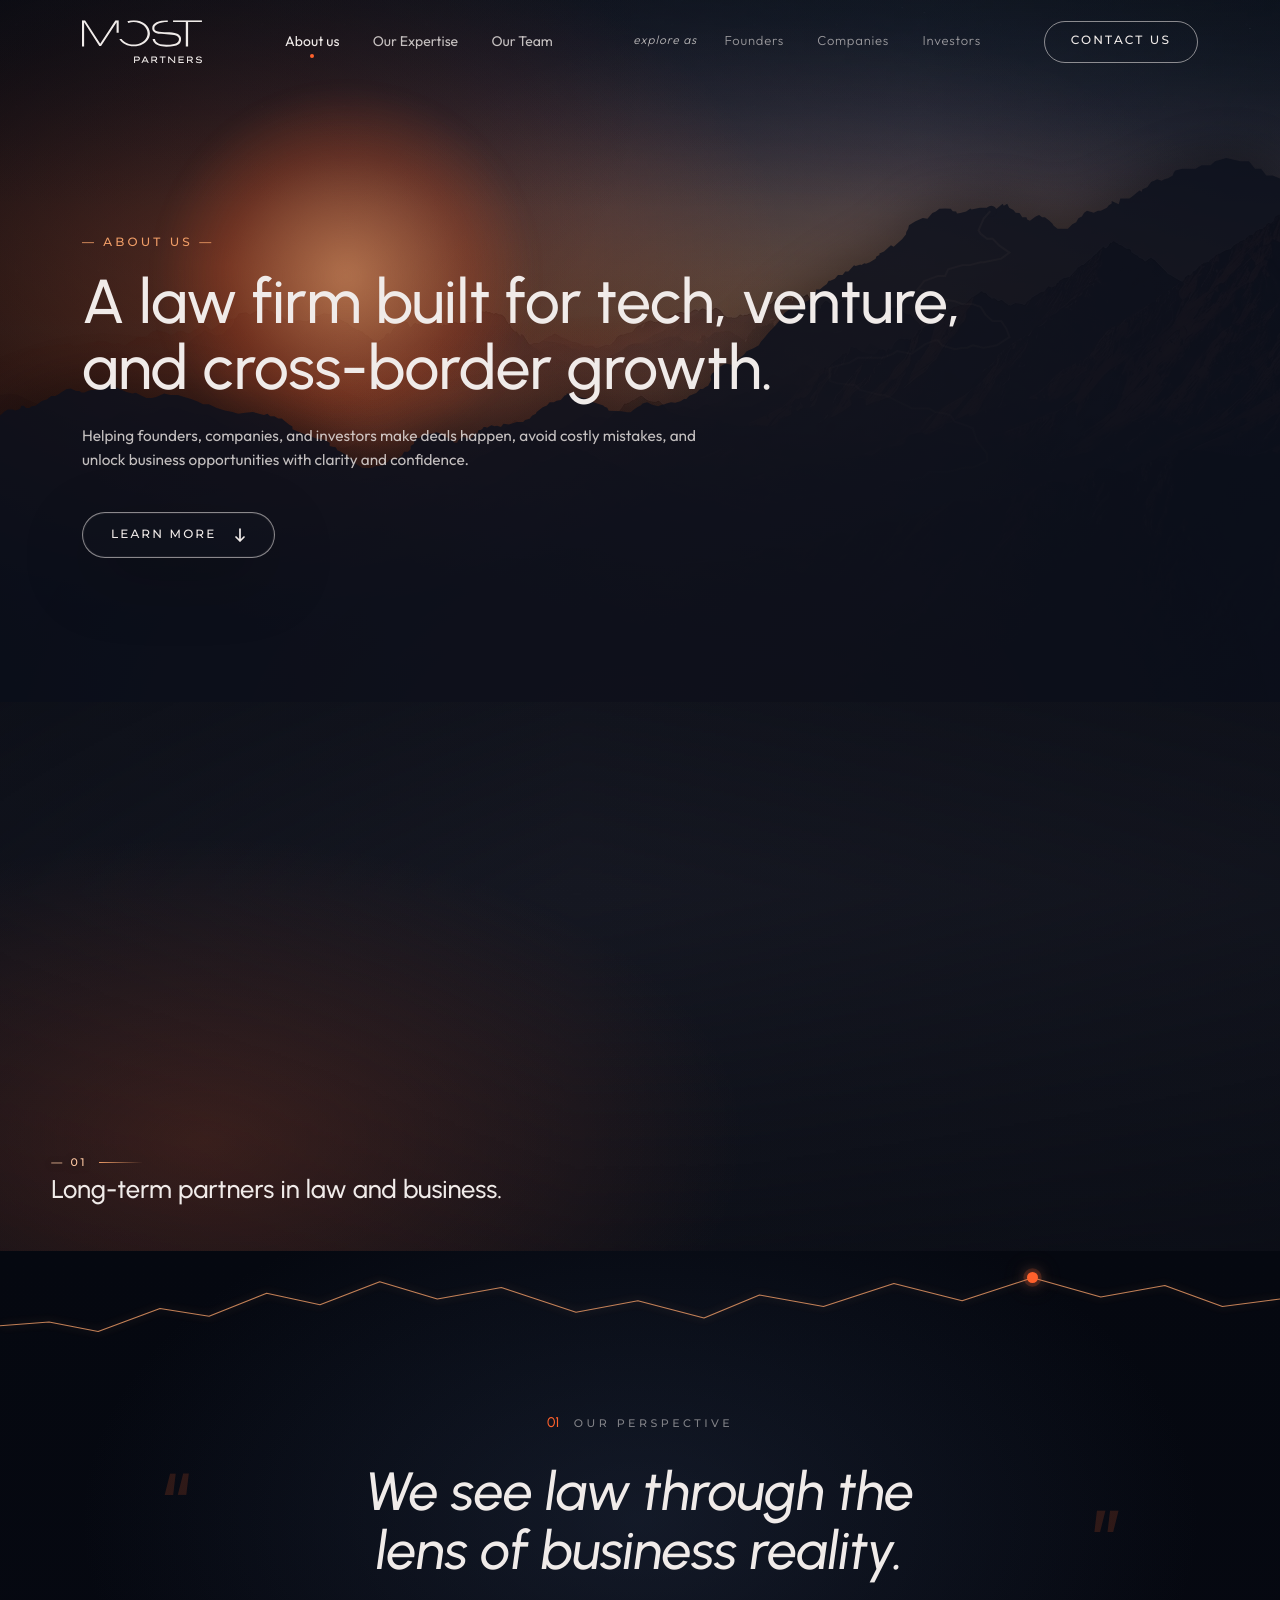
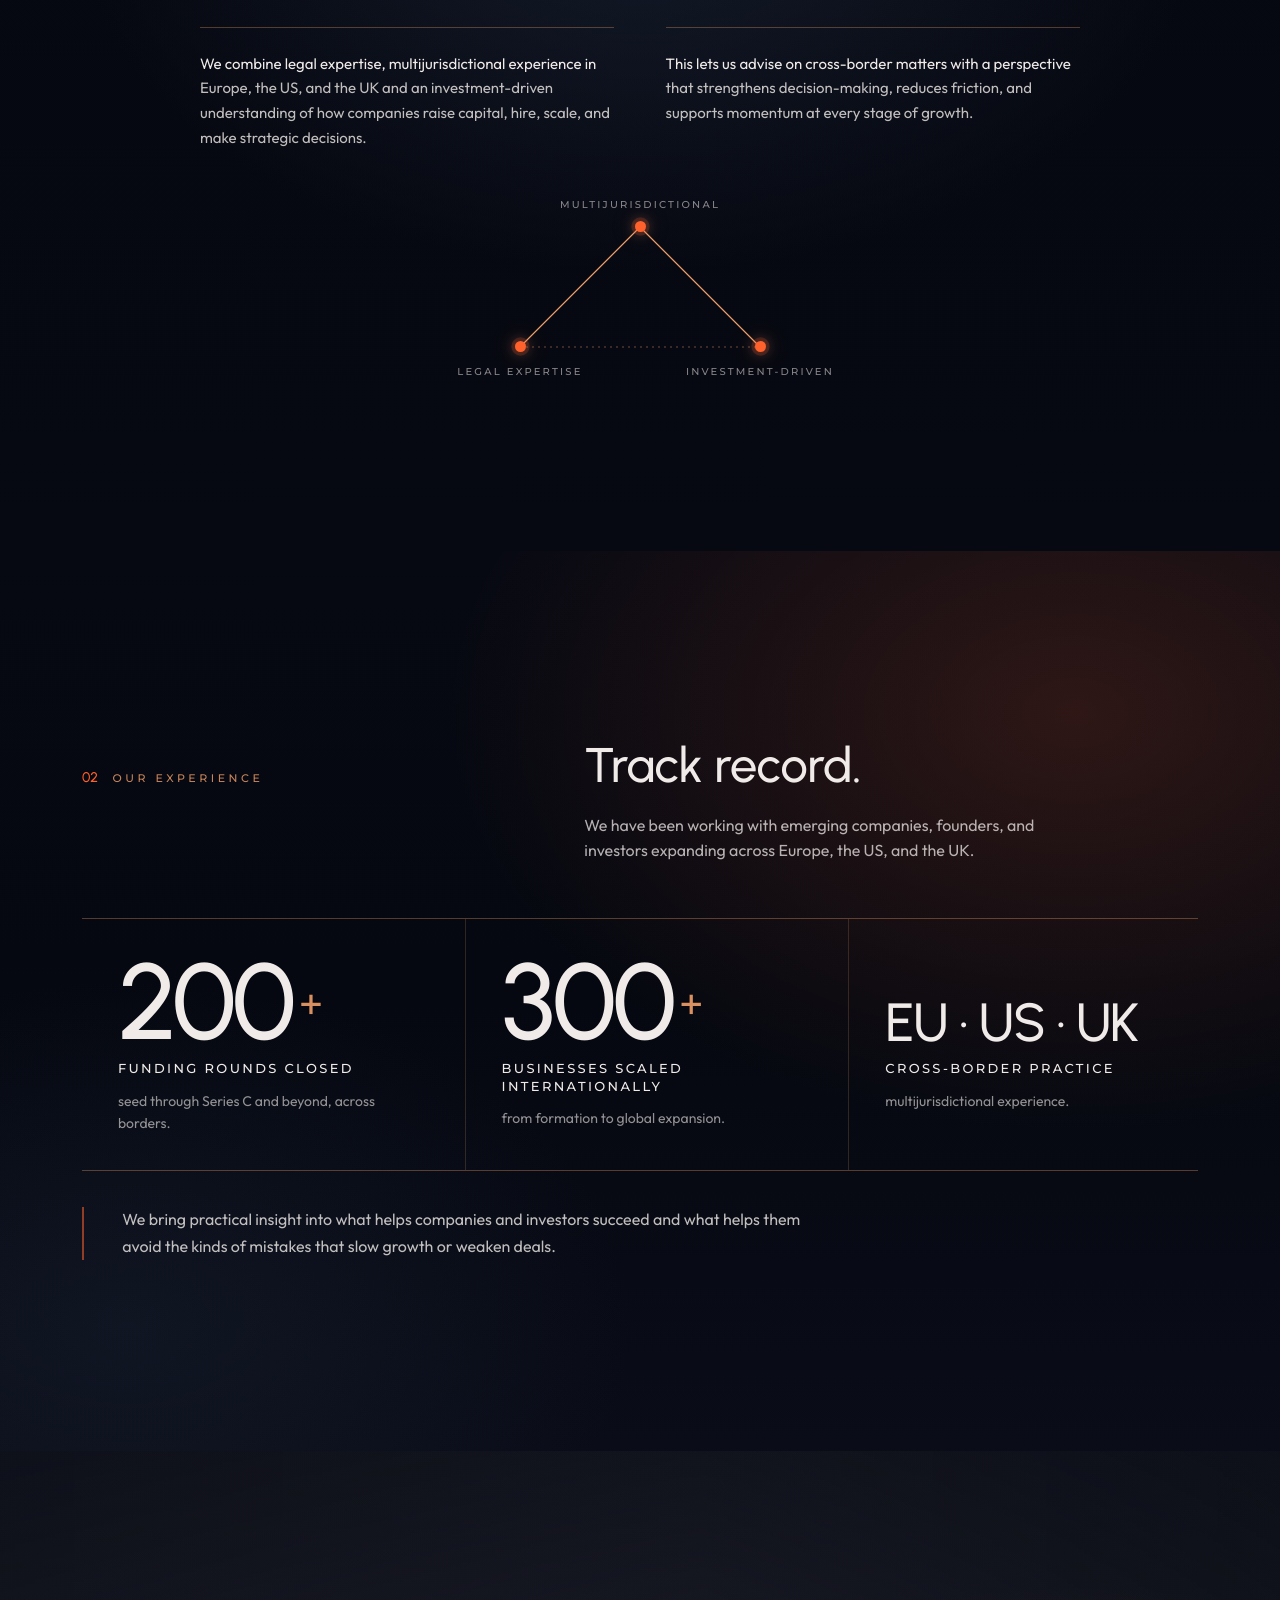
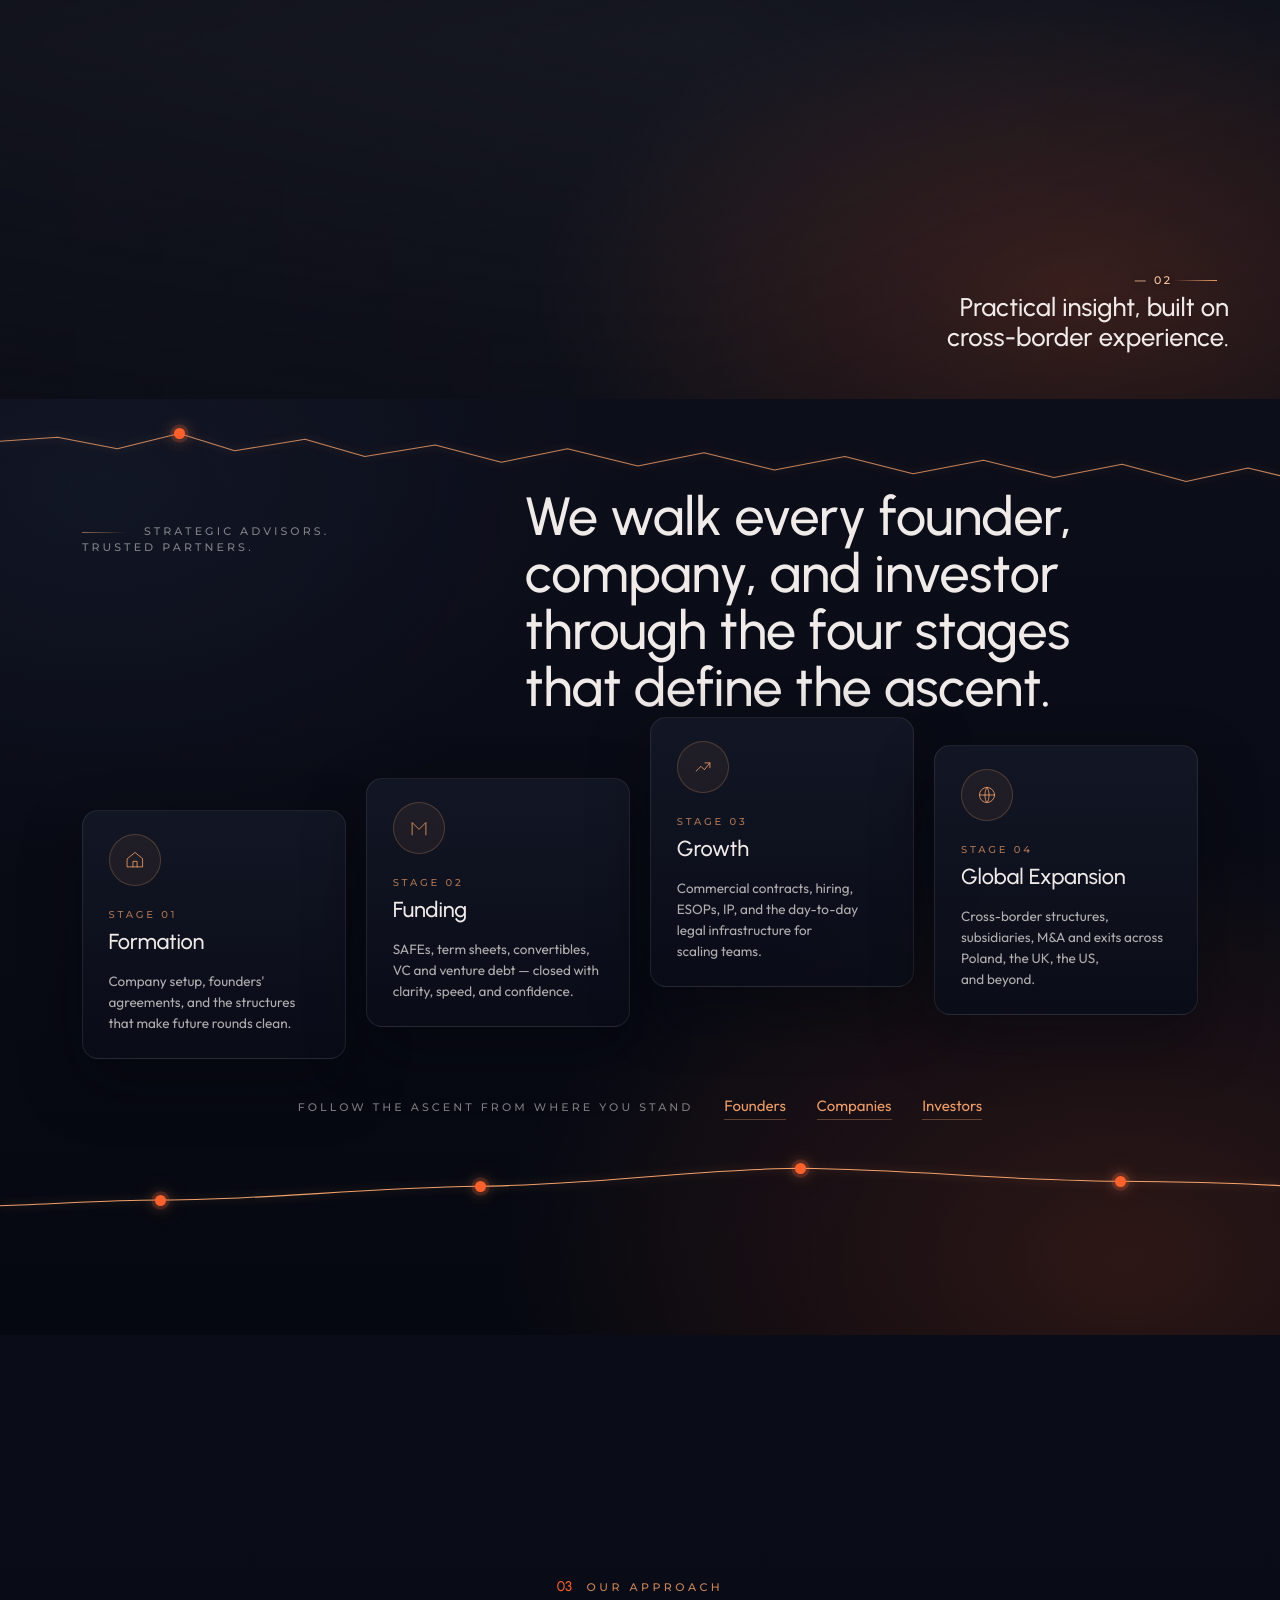
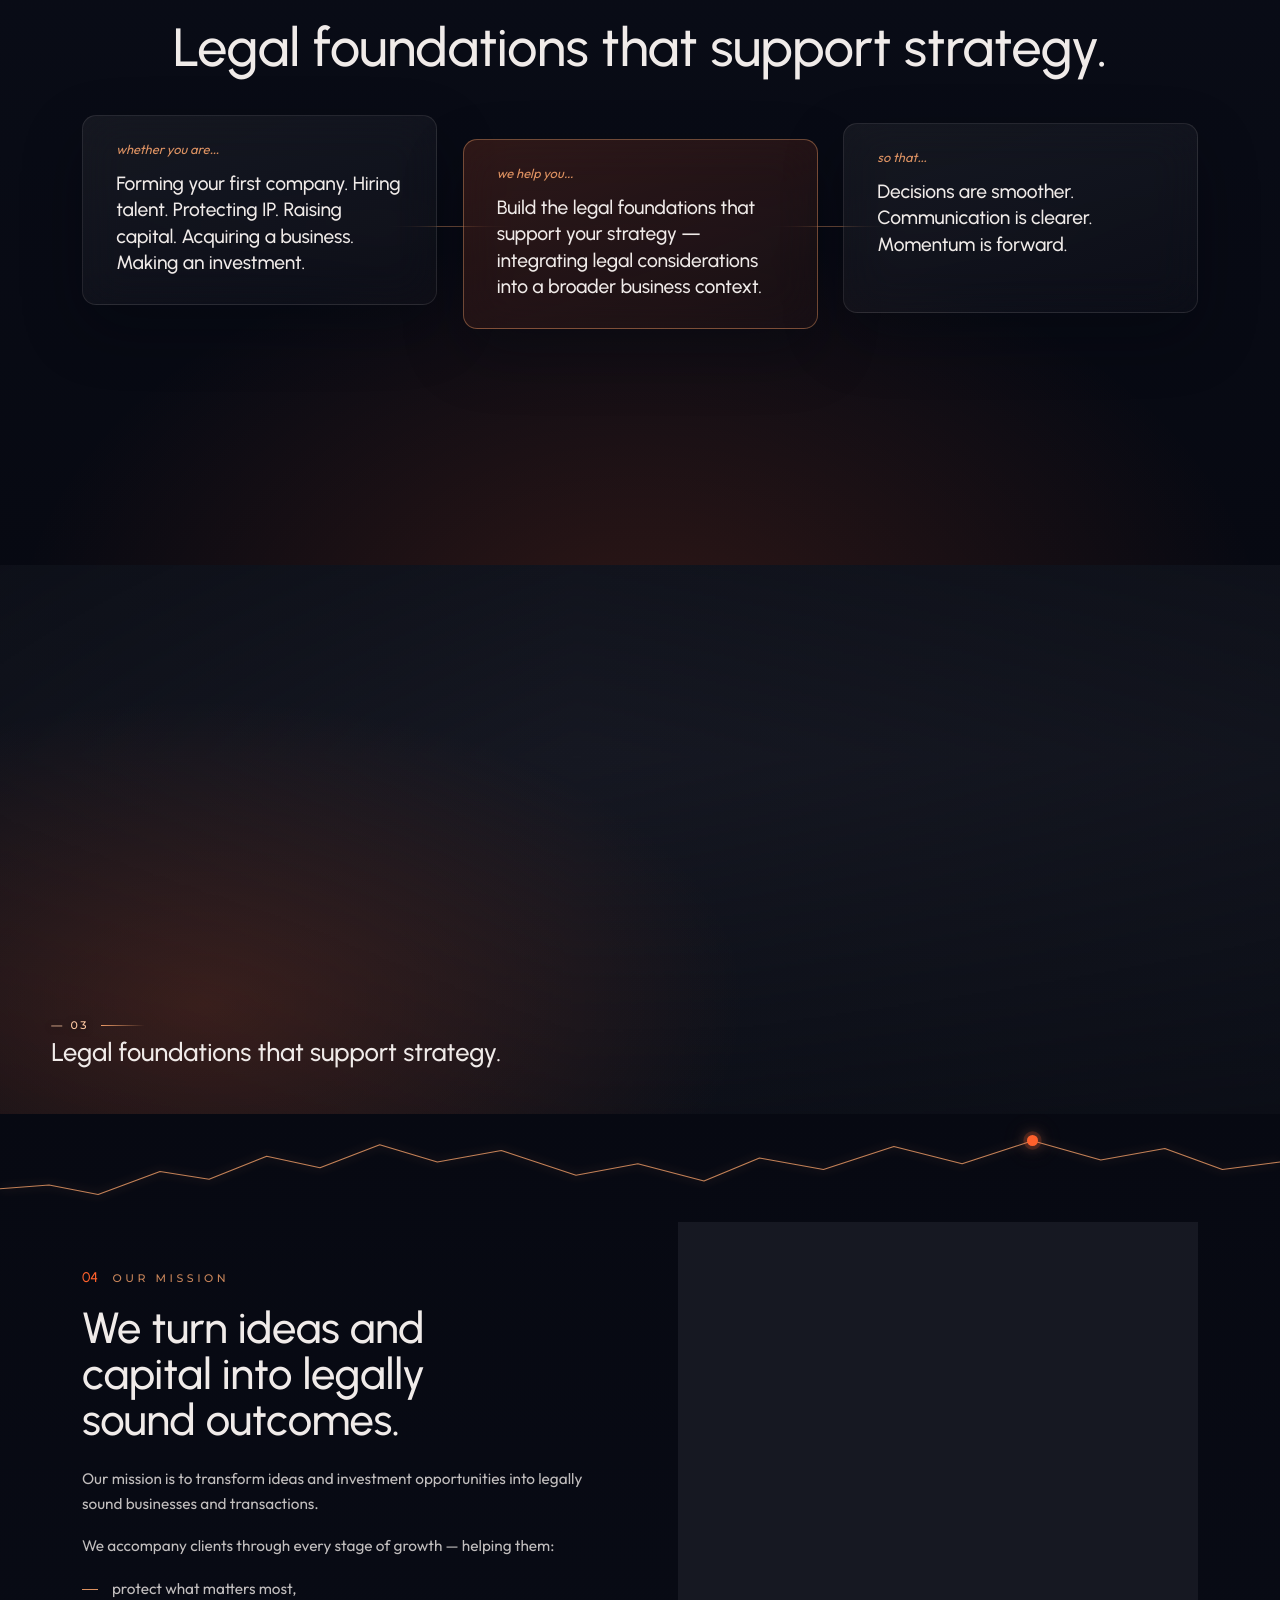
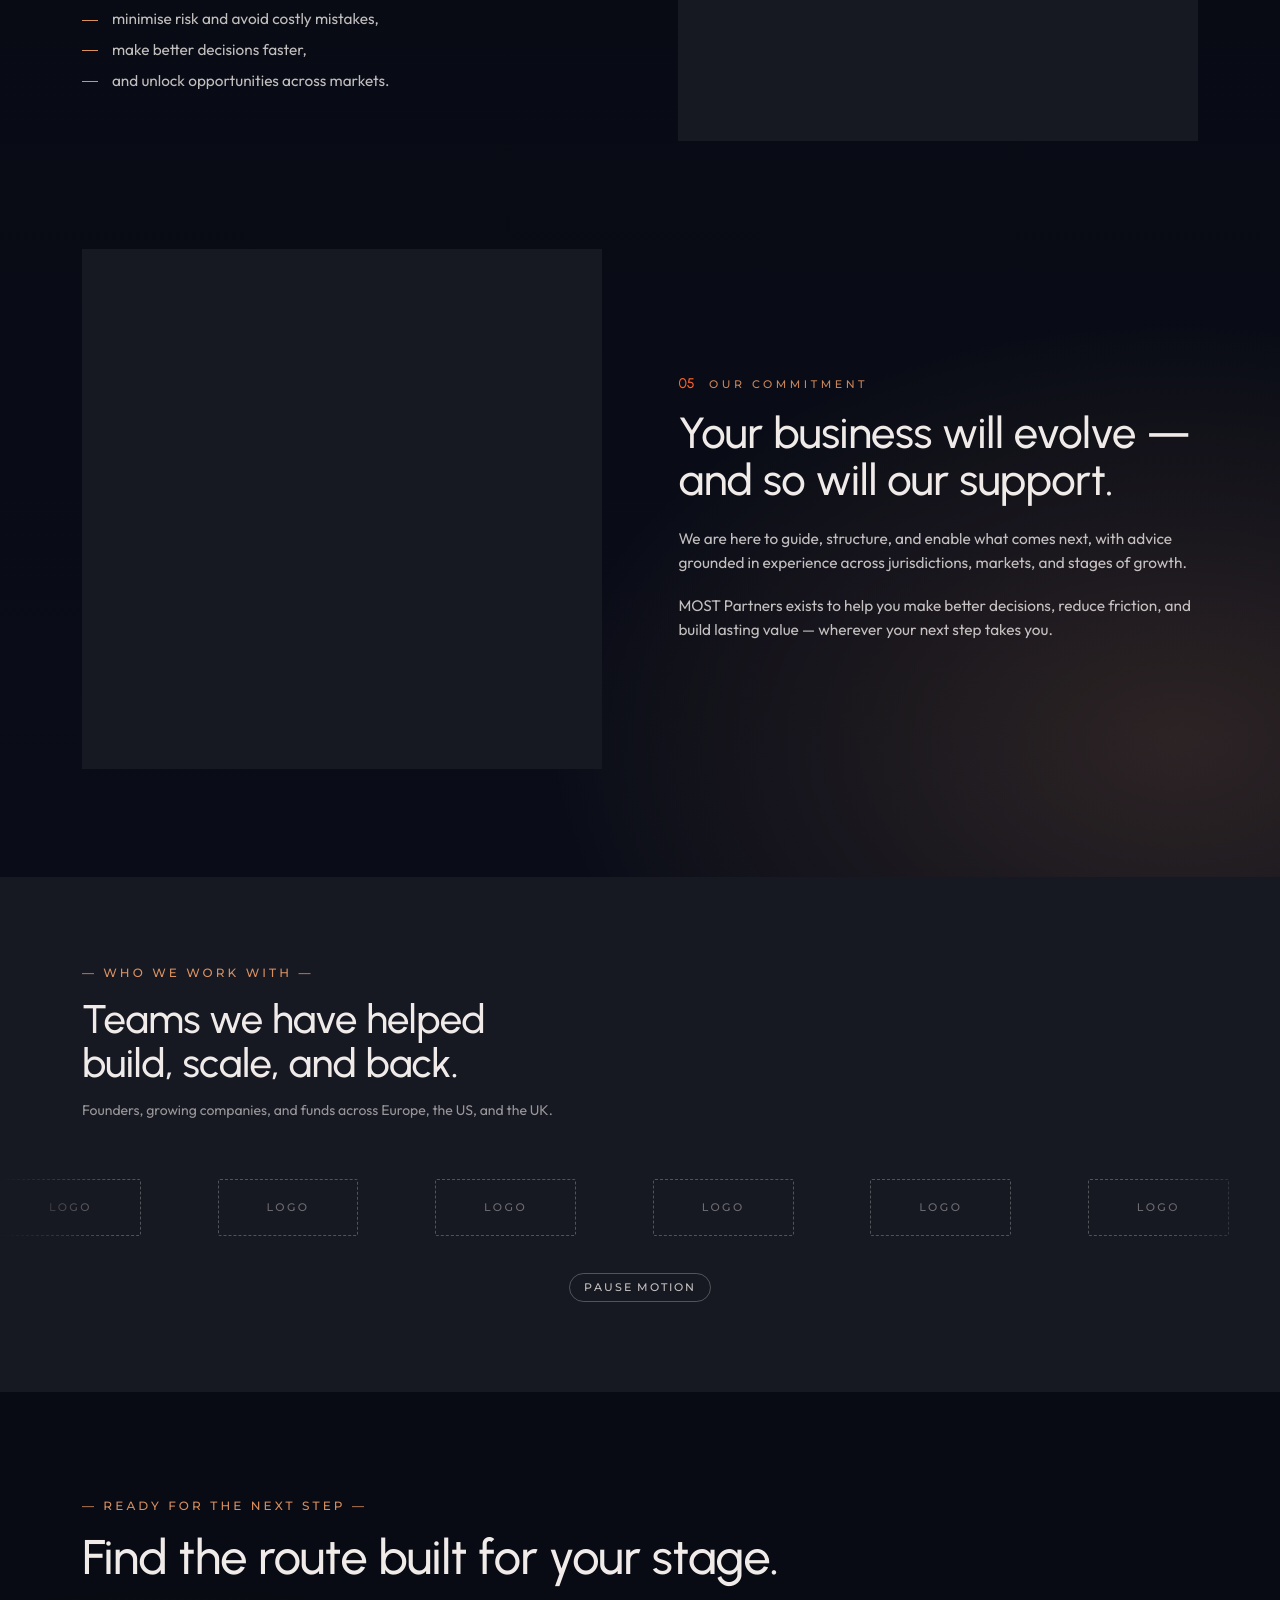
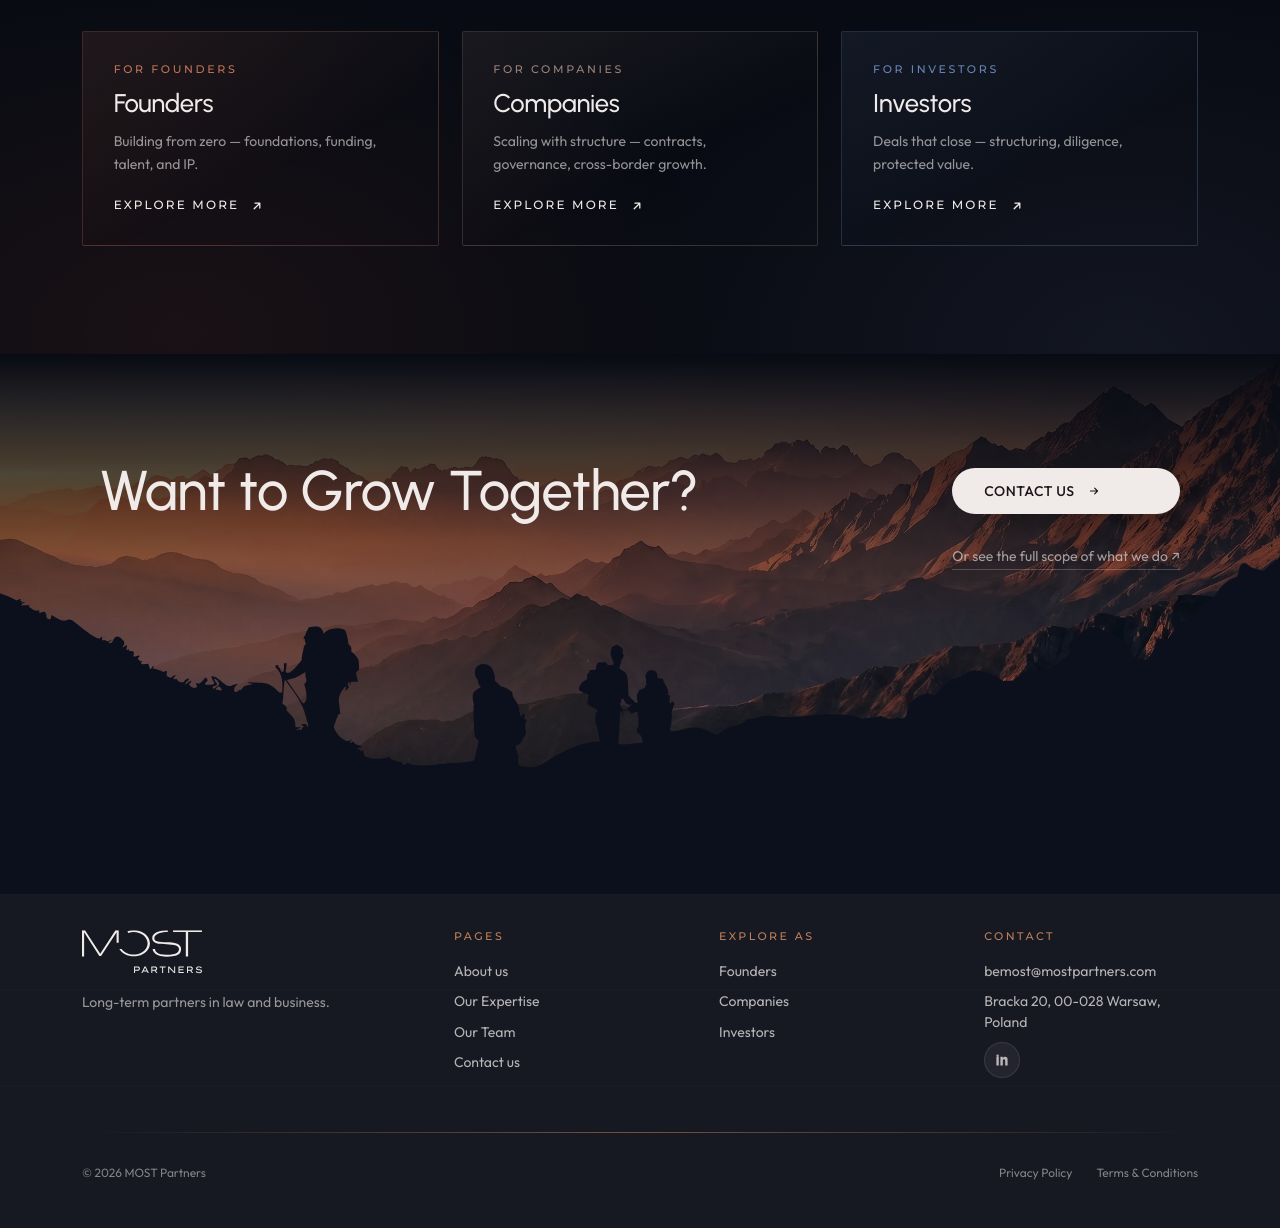
==== about-us.html @ 183ab57a "Merge branch 'fix-lane-b' into next-batch # Conflicts: #	about-us.html #	expertise.html #	for-compan" ====
<!doctype html>
<html lang="en">
  <head>
    <meta charset="utf-8" />
    <meta name="viewport" content="width=device-width, initial-scale=1" />
    <meta name="robots" content="noindex, nofollow, noarchive, nosnippet" />
    <meta name="googlebot" content="noindex, nofollow, noarchive, nosnippet" />
    <title>About us — MOST Partners</title>
    <meta name="description" content="MOST Partners — a law firm built for tech, venture, and cross-border growth. Our perspective, experience, approach, mission and commitment." />
    <link rel="icon" href="favicon.svg" type="image/svg+xml" />
    <meta property="og:type" content="website" />
    <meta property="og:site_name" content="MOST Partners" />
    <meta property="og:title" content="About us — MOST Partners" />
    <meta property="og:description" content="MOST Partners — a law firm built for tech, venture, and cross-border growth. Our perspective, experience, approach, mission and commitment." />
    <meta property="og:image" content="og-image.jpg" />
    <meta name="twitter:card" content="summary_large_image" />
    <link rel="preconnect" href="https://fonts.googleapis.com" />
    <link rel="preconnect" href="https://fonts.gstatic.com" crossorigin />
    <link
      rel="preload"
      as="style"
      href="https://fonts.googleapis.com/css2?family=Montserrat:wght@500&family=Outfit:wght@400;500&family=Urbanist:wght@500;600&display=swap"
      onload="this.onload=null;this.rel='stylesheet'"
    />
    <noscript>
      <link href="https://fonts.googleapis.com/css2?family=Montserrat:wght@500&family=Outfit:wght@400;500&family=Urbanist:wght@500;600&display=swap" rel="stylesheet" />
    </noscript>
    <link rel="stylesheet" href="styles.css" />
    <script src="script.js" defer></script>
  </head>
  <body class="page page--about">
    <a class="skip-link" href="#main">Skip to content</a>
    <svg width="0" height="0" style="position:absolute" aria-hidden="true">
      <symbol id="most-logo" viewBox="0 0 160 58">
        <path d="M46.1176 16.6761V2.64803L25.4118 34.1921H23.0588L2.82353 2.64803V34.8539H0V0.000976562H4L24.2989 31.1793L44.6596 0.000976562H48.9412V16.6761H46.1176Z" />
        <path d="M138.405 2.42772L131.413 2.4491L121.412 2.42772V0.0454102H159.925V2.42772H141.47V34.8427H138.405V2.42772Z" />
        <path d="M87.1559 20.0227C87.3404 19.172 87.4367 18.2971 87.4367 17.4056C87.4367 9.129 79.0972 2.37804 68.8867 2.37804C66.4508 2.37804 64.0639 2.75627 61.7605 3.51911L60.5396 1.48402C63.2406 0.537788 66.1008 0.0513 69.122 0.0513C81.0285 0.0513 90.5527 7.75359 90.5527 17.4056C90.5527 18.2958 90.4723 19.1695 90.3177 20.0227C89.9974 21.7789 89.3585 23.4485 88.4513 24.9895C85.0152 30.8159 77.7155 34.8135 69.122 34.8135C60.5144 34.8135 53.1736 30.8324 49.7249 24.9895H52.7884C56.0147 29.4748 62.0161 32.488 68.8867 32.488C75.7447 32.488 81.7051 29.4608 84.9156 24.9895C86.001 23.4778 86.7709 21.8018 87.1559 20.0227Z" />
        <path d="M114.353 2.42674C103.316 2.42674 96.4705 5.99848 96.4705 10.5885C96.4705 12.9579 97.7646 13.8238 99.8823 14.7797C103.059 16.2135 109.077 15.9515 113.059 16.1032C117.559 16.2554 122.736 16.3607 127.059 18.0885C129.412 19.0289 132.118 21.7293 132.118 24.7061C132.118 31.3238 128.782 35.1841 112.507 35.1841C95.8823 35.1841 94.4705 26.6914 94.1924 25.037H97.2513C97.7646 27.4635 99.1764 32.7576 112.507 32.7576C127.16 32.7576 129.294 29.0076 129.294 24.7061C129.294 22.6106 126.823 21.1216 125.294 20.4047C122.458 19.0753 117.167 18.7332 112.823 18.5297C108.689 18.3779 102.353 18.6042 98.4216 17.0114C95.8051 15.9512 93.647 13.787 93.647 10.5747C93.647 3.75027 101.951 0.000274658 114.353 0.000274658" />
        <path d="M69.4116 57.1026V48.4098H74.4208C74.9271 48.4098 75.3884 48.5299 75.8048 48.77C76.2294 49.0018 76.5682 49.3205 76.8213 49.7262C77.0745 50.1318 77.201 50.583 77.201 51.0798C77.201 51.6013 77.0622 52.0774 76.7846 52.5079C76.507 52.9301 76.1396 53.2695 75.6823 53.5262C75.2251 53.7745 74.7229 53.8987 74.1759 53.8987H70.7343V57.1026H69.4116ZM70.7343 52.6072H74.0534C74.3637 52.6072 74.6495 52.5368 74.9107 52.3961C75.1802 52.2554 75.3925 52.0691 75.5476 51.8373C75.7109 51.6055 75.7926 51.353 75.7926 51.0798C75.7926 50.8231 75.7109 50.5913 75.5476 50.3843C75.3925 50.1774 75.1802 50.0118 74.9107 49.8876C74.6495 49.7634 74.3637 49.7013 74.0534 49.7013H70.7343V52.6072Z" />
        <path d="M79.1814 57.1026L83.37 48.4098H84.9132L89.0773 57.1026H87.6199L84.7417 51.117C84.6682 50.9597 84.5948 50.8066 84.5213 50.6575C84.4478 50.5085 84.3743 50.3595 84.3008 50.2105C84.2355 50.0615 84.1702 49.9042 84.1049 49.7386C84.0395 49.573 83.9742 49.3909 83.9089 49.1922L84.3008 49.1798C84.2273 49.3785 84.1538 49.5647 84.0804 49.7386C84.015 49.9124 83.9456 50.078 83.8721 50.2353C83.7987 50.3926 83.7252 50.5499 83.6517 50.7072C83.5782 50.8562 83.5047 51.0094 83.4312 51.1667L80.5776 57.1026H79.1814ZM81.0062 55.066L81.5329 53.7745H86.6156L86.8238 55.066H81.0062Z" />
        <path d="M92.4354 57.1026V48.4098H97.4446C97.9509 48.4098 98.4122 48.5299 98.8286 48.77C99.2532 49.0018 99.592 49.3205 99.8451 49.7262C100.098 50.1318 100.225 50.583 100.225 51.0798C100.225 51.6013 100.086 52.0774 99.8084 52.5079C99.5308 52.9301 99.1634 53.2695 98.7061 53.5262C98.2489 53.7745 97.7467 53.8987 97.1997 53.8987H93.7582V57.1026H92.4354ZM99.0736 57.1026L96.1587 53.1785L97.5671 52.868L100.727 57.1151L99.0736 57.1026ZM93.7582 52.6072H97.0772C97.3875 52.6072 97.6733 52.5368 97.9345 52.3961C98.204 52.2554 98.4163 52.0691 98.5714 51.8373C98.7347 51.6055 98.8164 51.353 98.8164 51.0798C98.8164 50.8231 98.7347 50.5913 98.5714 50.3843C98.4163 50.1774 98.204 50.0118 97.9345 49.8876C97.6733 49.7634 97.3875 49.7013 97.0772 49.7013H93.7582V52.6072Z" />
        <path d="M106.829 57.1026V49.7013H103.571V48.4098H111.483V49.7013H108.152V57.1026H106.829Z" />
        <path d="M114.933 57.1026V48.4098H116.243L123.2 55.5255L123.127 55.6373C123.086 55.3889 123.049 55.124 123.016 54.8425C122.992 54.5527 122.971 54.2588 122.955 53.9608C122.939 53.6545 122.922 53.3482 122.906 53.0419C122.898 52.7273 122.89 52.4209 122.882 52.1229C122.882 51.8249 122.882 51.5392 122.882 51.266V48.4098H124.204V57.1026H122.869L115.999 50.2477L116.011 50.0739C116.027 50.2229 116.043 50.4009 116.06 50.6079C116.076 50.8148 116.096 51.0384 116.121 51.2785C116.145 51.5185 116.166 51.7669 116.182 52.0236C116.207 52.2719 116.223 52.5244 116.231 52.7811C116.248 53.0294 116.256 53.2654 116.256 53.4889V57.1026H114.933Z" />
        <path d="M128.664 57.1026V48.4098H135.779V49.7013H129.986V55.8111H135.779V57.1026H128.664ZM129.386 53.2902V51.9987H135.106V53.2902H129.386Z" />
        <path d="M139.966 57.1026V48.4098H144.975C145.482 48.4098 145.943 48.5299 146.359 48.77C146.784 49.0018 147.123 49.3205 147.376 49.7262C147.629 50.1318 147.756 50.583 147.756 51.0798C147.756 51.6013 147.617 52.0774 147.339 52.5079C147.061 52.9301 146.694 53.2695 146.237 53.5262C145.78 53.7745 145.277 53.8987 144.73 53.8987H141.289V57.1026H139.966ZM146.604 57.1026L143.689 53.1785L145.098 52.868L148.258 57.1151L146.604 57.1026ZM141.289 52.6072H144.608C144.918 52.6072 145.204 52.5368 145.465 52.3961C145.735 52.2554 145.947 52.0691 146.102 51.8373C146.265 51.6055 146.347 51.353 146.347 51.0798C146.347 50.8231 146.265 50.5913 146.102 50.3843C145.947 50.1774 145.735 50.0118 145.465 49.8876C145.204 49.7634 144.918 49.7013 144.608 49.7013H141.289V52.6072Z" />
        <path d="M155.97 57.2268C155.358 57.2268 154.791 57.1647 154.268 57.0405C153.754 56.9164 153.28 56.7301 152.847 56.4817C152.423 56.2334 152.035 55.9188 151.684 55.5379L152.517 54.4203C153.047 54.975 153.586 55.3806 154.133 55.6373C154.689 55.8939 155.305 56.0222 155.983 56.0222C156.407 56.0222 156.815 55.9726 157.207 55.8732C157.599 55.7656 157.922 55.6083 158.175 55.4013C158.428 55.1861 158.555 54.917 158.555 54.5941C158.555 54.3872 158.485 54.2175 158.346 54.085C158.208 53.9525 158.024 53.8449 157.795 53.7621C157.575 53.6793 157.334 53.6131 157.073 53.5634C156.811 53.5137 156.558 53.4765 156.313 53.4517C156.077 53.4268 155.877 53.4061 155.713 53.3896C155.166 53.3151 154.668 53.2157 154.219 53.0915C153.778 52.9591 153.398 52.7935 153.08 52.5948C152.77 52.3961 152.529 52.1519 152.357 51.8621C152.194 51.5724 152.112 51.2371 152.112 50.8562C152.112 50.4506 152.206 50.0904 152.394 49.7758C152.59 49.453 152.86 49.1839 153.202 48.9687C153.554 48.7451 153.958 48.5754 154.415 48.4595C154.88 48.3436 155.383 48.2856 155.921 48.2856C156.493 48.2856 157.016 48.3436 157.489 48.4595C157.963 48.5754 158.383 48.7493 158.751 48.9811C159.126 49.2046 159.436 49.4819 159.681 49.8131L158.8 50.7941C158.571 50.5127 158.306 50.2767 158.003 50.0863C157.701 49.8876 157.371 49.7386 157.011 49.6392C156.66 49.5399 156.285 49.4902 155.885 49.4902C155.444 49.4902 155.048 49.5399 154.697 49.6392C154.346 49.7386 154.068 49.8793 153.864 50.0615C153.66 50.2353 153.558 50.4506 153.558 50.7072C153.558 50.9307 153.619 51.1212 153.741 51.2785C153.872 51.4358 154.052 51.5682 154.28 51.6758C154.509 51.7752 154.782 51.858 155.101 51.9242C155.427 51.9904 155.787 52.0484 156.179 52.0981C156.669 52.156 157.142 52.2305 157.599 52.3216C158.057 52.4127 158.465 52.541 158.824 52.7066C159.183 52.8639 159.469 53.0791 159.681 53.3523C159.894 53.6255 160 53.9815 160 54.4203C160 54.9832 159.832 55.4758 159.498 55.8981C159.163 56.3203 158.693 56.6473 158.089 56.8791C157.493 57.1109 156.787 57.2268 155.97 57.2268Z" />
      </symbol>
    </svg>

    <div class="scroll-progress" aria-hidden="true"></div>

    <header class="top-nav" aria-label="Primary navigation">
      <a class="wordmark" href="index.html" aria-label="MOST Partners home">
        <svg class="wordmark__logo" viewBox="0 0 160 58" role="img" aria-label="MOST Partners">
          <use href="#most-logo" />
        </svg>
      </a>

      <nav class="top-nav__menu top-nav__menu--left" aria-label="Primary sections">
        <a href="about-us.html" aria-current="page">About us</a>
        <a href="expertise.html">Our Expertise</a>
        <a href="our-team.html">Our Team</a>
      </nav>

      <nav class="top-nav__menu top-nav__menu--right" aria-labelledby="nav-explore-as">
        <span class="top-nav__lead" id="nav-explore-as">explore as</span>
        <a href="for-founders.html">Founders</a>
        <a href="for-companies.html">Companies</a>
        <a href="for-investors.html">Investors</a>
      </nav>

      <a class="nav-cta" href="contact.html">Contact us</a>

      <button class="icon-button" type="button" aria-label="Open menu" aria-expanded="false" aria-controls="mobile-menu">
        <span></span>
        <span></span>
      </button>
    </header>

    <div class="mobile-menu" id="mobile-menu" role="dialog" aria-modal="true" aria-label="Menu" hidden>
      <div class="mobile-menu__panel">
        <div class="mobile-menu__top">
          <a class="wordmark" href="index.html" aria-label="MOST Partners home">
            <svg class="wordmark__logo" viewBox="0 0 160 58" role="img" aria-label="MOST">
              <use href="#most-logo" />
            </svg>
          </a>
          <button class="close-button" type="button" aria-label="Close menu">
            <svg viewBox="0 0 24 24" aria-hidden="true">
              <path d="M6 6l12 12M18 6 6 18" />
            </svg>
          </button>
        </div>
        <nav class="mobile-menu__links" aria-label="Site pages">
          <ul class="mobile-menu__primary">
            <li><a href="about-us.html" aria-current="page">About us</a></li>
            <li><a href="expertise.html">Our Expertise</a></li>
            <li><a href="our-team.html">Our Team</a></li>
          </ul>
          <div class="mobile-menu__group">
            <p class="mobile-menu__lead" id="mobile-menu-explore">explore as</p>
            <ul class="mobile-menu__audience" aria-labelledby="mobile-menu-explore">
              <li><a class="mobile-menu__route mobile-menu__route--founders" href="for-founders.html">Founders</a></li>
              <li><a class="mobile-menu__route mobile-menu__route--companies" href="for-companies.html">Companies</a></li>
              <li><a class="mobile-menu__route mobile-menu__route--investors" href="for-investors.html">Investors</a></li>
            </ul>
          </div>
        </nav>
        <div class="mobile-menu__foot">
          <a class="mobile-menu__cta" href="contact.html">
            <span>Contact us</span>
            <svg viewBox="0 0 20 20" aria-hidden="true"><path d="M5 10h10M11 6l4 4-4 4" fill="none" stroke="currentColor" stroke-width="1.7" stroke-linecap="round" stroke-linejoin="round" /></svg>
          </a>
          <div class="mobile-menu__contact">
            <a class="mobile-menu__mail" href="mailto:bemost@mostpartners.com">bemost@mostpartners.com</a>
            <a class="mobile-menu__social" href="#" aria-label="LinkedIn"><svg viewBox="0 0 20 20" aria-hidden="true"><path d="M3 6h3v11H3V6Zm1.5-3a1.5 1.5 0 1 1 0 3 1.5 1.5 0 0 1 0-3ZM8 6h3v1.5c.5-1 1.6-1.7 3-1.7 2.2 0 3 1.4 3 3.8V17h-3v-6c0-1.4-.4-2-1.4-2-1 0-1.6.7-1.6 2v6H8V6Z" fill="currentColor"/></svg></a>
          </div>
        </div>
        <div class="mobile-menu__ridge" aria-hidden="true">
          <img src="gora-bez-tla-2000px.svg" width="2000" height="850" alt="" decoding="async" />
        </div>
      </div>
    </div>

    <main id="main" tabindex="-1">
      <!-- PAGE HERO: mini-hero with mountain + gradient -->
      <section class="page-hero" aria-labelledby="page-hero-title">
        <div class="page-hero__media" aria-hidden="true">
          <picture>
            <source media="(max-width: 480px) and (max-aspect-ratio: 3/4)" srcset="background-crop-about.webp" width="1696" height="1696" />
            <img class="page-hero__bg" src="background.webp" srcset="background-640.webp 640w, background-1280.webp 1280w, background-1920.webp 1920w, background.webp 2496w" sizes="(min-width: 1024px) 2496px, (orientation: landscape) 100vw, 1000px" width="2496" height="1696" alt="" fetchpriority="high" decoding="async" />
          </picture>
          <div class="page-hero__wash"></div>
          <div class="page-hero__vignette"></div>
          <div class="page-hero__noise"></div>
        </div>
        <div class="page-hero__glow" aria-hidden="true">
          <span class="page-hero__sun"></span>
          <span class="page-hero__haze"></span>
        </div>
        <div class="page-hero__ridges" aria-hidden="true">
          <img class="page-hero__ridge" src="gora-bez-tla-2000px.svg" width="2000" height="850" alt="" decoding="async" />
        </div>
        <div class="page-hero__content">
          <p class="page-hero__eyebrow reveal">— about us —</p>
          <h1 class="page-hero__title reveal" id="page-hero-title">
            A law firm built for tech, venture,<br>
            and cross-border&nbsp;growth.
          </h1>
          <p class="page-hero__tagline reveal">
            Helping founders, companies, and investors make deals happen, avoid costly mistakes, and unlock business opportunities with clarity and&nbsp;confidence.
          </p>
          <a class="primary-cta reveal" href="#perspective">
            <span>Learn more</span>
            <svg viewBox="0 0 20 20" aria-hidden="true">
              <path d="M10 4v12M6 12l4 4 4-4" />
            </svg>
          </a>
        </div>
      </section>

      <!-- PHOTO BREAK 1: architecture / partnership -->
      <figure class="photo-break">
        <picture>
          <source media="(max-width: 599px) and (orientation: portrait)" srcset="about-break-coffers-crop.webp 1104w, about-break-coffers-crop-800.webp 800w" sizes="100vw" width="1104" height="823" />
          <img src="about-break-coffers.webp" srcset="about-break-coffers-640.webp 640w, about-break-coffers-1024.webp 1024w, about-break-coffers.webp 1920w" sizes="(min-width: 1024px) 1920px, (min-width: 768px) 100vw, (orientation: landscape) and (max-height: 500px) 100vw, 175vw" width="1920" height="823" alt="A coffered concrete ceiling, close up" loading="lazy" decoding="async" />
        </picture>
        <figcaption class="photo-break__caption" data-reveal>
          <span class="photo-break__index">— 01</span>
          <a class="photo-break__line" href="our-team.html">Long-term partners in law and&nbsp;business.<span class="sr-only"> Meet our team</span></a>
        </figcaption>
      </figure>

      <!-- PERSPECTIVE: editorial pull-quote -->
      <section class="perspective has-trail has-trail--a" id="perspective" aria-labelledby="perspective-title">
        <span class="has-trail__dot" aria-hidden="true"></span>
        <p class="perspective__step" data-reveal><span>01</span> our perspective</p>
        <div class="perspective__frame">
          <span class="perspective__quote perspective__quote--open" aria-hidden="true">“</span>
          <h2 class="perspective__title" id="perspective-title" data-reveal style="--reveal-delay: 90ms">
            We see law through the lens of business&nbsp;reality.
          </h2>
          <span class="perspective__quote perspective__quote--close" aria-hidden="true">”</span>
        </div>
        <div class="perspective__pillars" data-reveal style="--reveal-delay: 180ms">
          <p>We combine legal expertise, multijurisdictional experience in Europe, the US, and the UK and an investment-driven understanding of how companies raise capital, hire, scale, and make strategic&nbsp;decisions.</p>
          <p>This lets us advise on cross-border matters with a perspective that strengthens decision-making, reduces friction, and supports momentum at every stage of&nbsp;growth.</p>
        </div>
        <div class="perspective__triangulation">
          <svg viewBox="0 0 400 200" preserveAspectRatio="xMidYMid meet" aria-hidden="true">
            <path class="tri-edge" d="M80 160 L 200 40 L 320 160" />
            <path class="tri-base" d="M80 160 H 320" />
          </svg>
          <span aria-hidden="true"></span><span aria-hidden="true"></span><span aria-hidden="true"></span>
          <b>legal expertise</b>
          <b>investment-driven</b>
          <b>multijurisdictional</b>
        </div>
      </section>

      <!-- TRACK RECORD: numbers AS the layout -->
      <section class="track-record" id="track-record" aria-labelledby="track-record-title">
        <header class="track-record__head" data-reveal>
          <p class="track-record__step"><span>02</span> our experience</p>
          <h2 class="track-record__title" id="track-record-title">
            Track&nbsp;record.
          </h2>
          <p class="track-record__lede">
            We have been working with emerging companies, founders, and investors expanding across Europe, the US, and the&nbsp;UK.
          </p>
        </header>

        <div class="track-record__numbers">
          <div class="big-stat" data-reveal>
            <p class="big-stat__num">200<span>+</span></p>
            <p class="big-stat__label">funding rounds closed</p>
            <p class="big-stat__copy">seed through Series&nbsp;C and beyond, across borders.</p>
          </div>
          <div class="big-stat" data-reveal style="--reveal-delay: 120ms">
            <p class="big-stat__num">300<span>+</span></p>
            <p class="big-stat__label">businesses scaled internationally</p>
            <p class="big-stat__copy">from formation to global&nbsp;expansion.</p>
          </div>
          <div class="big-stat big-stat--small" data-reveal style="--reveal-delay: 240ms">
            <p class="big-stat__num big-stat__num--word">EU · US · UK</p>
            <p class="big-stat__label">cross-border practice</p>
            <p class="big-stat__copy">multijurisdictional&nbsp;experience.</p>
          </div>
        </div>

        <footer class="track-record__foot" data-reveal>
          <p>
            We bring practical insight into what helps companies and investors succeed and what helps them avoid the kinds of mistakes that slow growth or weaken&nbsp;deals.
          </p>
        </footer>
      </section>

      <!-- PHOTO BREAK 2 -->
      <figure class="photo-break photo-break--right">
        <picture>
          <source media="(max-width: 599px) and (orientation: portrait)" srcset="about-break-fins-crop.webp 1104w, about-break-fins-crop-800.webp 800w" sizes="100vw" width="1104" height="823" />
          <img src="about-break-fins.webp" srcset="about-break-fins-640.webp 640w, about-break-fins-1024.webp 1024w, about-break-fins.webp 1920w" sizes="(min-width: 1024px) 1920px, (min-width: 768px) 100vw, (orientation: landscape) and (max-height: 500px) 100vw, 175vw" width="1920" height="823" alt="Concrete fins repeating along a facade" loading="lazy" decoding="async" />
        </picture>
        <figcaption class="photo-break__caption" data-reveal>
          <span class="photo-break__index">— 02</span>
          <span class="photo-break__line">Practical insight, built on cross-border&nbsp;experience.</span>
        </figcaption>
      </figure>

      <!-- ASCENT: four lifecycle stages -->
      <section class="ascent has-trail has-trail--b" id="ascent" aria-labelledby="ascent-title">
        <span class="has-trail__dot" aria-hidden="true"></span>
        <header class="ascent__head" data-reveal>
          <p class="ascent__eyebrow">
            <span class="ascent__eyebrow-rule" aria-hidden="true"></span>
            Strategic advisors. Trusted&nbsp;partners.
          </p>
          <h2 class="ascent__title" id="ascent-title">
            We walk every founder, company, and investor through the four stages that define the&nbsp;ascent.
          </h2>
        </header>

        <ol class="ascent__stages">
          <li class="ascent__stage ascent__stage--01" data-reveal>
            <div class="ascent__icon" aria-hidden="true">
              <svg viewBox="0 0 32 32" fill="none" stroke="currentColor" stroke-width="1.4" stroke-linecap="round" stroke-linejoin="round">
                <path d="M5 14 L16 5 L27 14 V26 H5 Z" />
                <path d="M13 26 V18 H19 V26" />
              </svg>
            </div>
            <p class="ascent__step">Stage 01</p>
            <h3 class="ascent__name">Formation</h3>
            <p class="ascent__copy">Company setup, founders' agreements, and the structures that make future rounds&nbsp;clean.</p>
          </li>

          <li class="ascent__stage ascent__stage--02" data-reveal style="--reveal-delay: 110ms">
            <div class="ascent__icon" aria-hidden="true">
              <svg viewBox="0 0 32 32" fill="none" stroke="currentColor" stroke-width="1.4" stroke-linecap="round" stroke-linejoin="round">
                <path d="M6 26 V8 L16 18 L26 8 V26" />
              </svg>
            </div>
            <p class="ascent__step">Stage 02</p>
            <h3 class="ascent__name">Funding</h3>
            <p class="ascent__copy">SAFEs, term sheets, convertibles, VC and venture debt&nbsp;— closed with clarity, speed, and&nbsp;confidence.</p>
          </li>

          <li class="ascent__stage ascent__stage--03" data-reveal style="--reveal-delay: 220ms">
            <div class="ascent__icon" aria-hidden="true">
              <svg viewBox="0 0 32 32" fill="none" stroke="currentColor" stroke-width="1.4" stroke-linecap="round" stroke-linejoin="round">
                <path d="M6 22 L13 15 L18 20 L26 10" />
                <path d="M19 10 H26 V17" />
              </svg>
            </div>
            <p class="ascent__step">Stage 03</p>
            <h3 class="ascent__name">Growth</h3>
            <p class="ascent__copy">Commercial contracts, hiring, ESOPs, IP, and the day-to-day legal infrastructure for scaling&nbsp;teams.</p>
          </li>

          <li class="ascent__stage ascent__stage--04" data-reveal style="--reveal-delay: 330ms">
            <div class="ascent__icon" aria-hidden="true">
              <svg viewBox="0 0 32 32" fill="none" stroke="currentColor" stroke-width="1.4" stroke-linecap="round" stroke-linejoin="round">
                <circle cx="16" cy="16" r="11" />
                <path d="M5 16 H27" />
                <path d="M16 5 C 20 9, 20 23, 16 27 C 12 23, 12 9, 16 5 Z" />
              </svg>
            </div>
            <p class="ascent__step">Stage 04</p>
            <h3 class="ascent__name">Global Expansion</h3>
            <p class="ascent__copy">Cross-border structures, subsidiaries, M&amp;A and exits across Poland, the UK, the US, and&nbsp;beyond.</p>
          </li>
        </ol>

        <nav class="ascent__paths" aria-label="Audience pages">
          <span class="ascent__paths-label">Follow the ascent from where you stand</span>
          <a href="for-founders.html">Founders</a>
          <a href="for-companies.html">Companies</a>
          <a href="for-investors.html">Investors</a>
        </nav>

        <div class="ascent__trail" aria-hidden="true">
          <svg class="ascent__route" viewBox="0 0 1200 200" preserveAspectRatio="none">
            <path vector-effect="non-scaling-stroke"
                  d="M0 166 C 60 160, 100 150, 150 150 C 250 150, 330 118, 450 112 C 570 106, 640 66, 750 62 C 860 66, 940 96, 1050 98 C 1110 99, 1160 104, 1200 110" />
          </svg>
          <span class="ascent__mark ascent__mark--01"></span>
          <span class="ascent__mark ascent__mark--02"></span>
          <span class="ascent__mark ascent__mark--03"></span>
          <span class="ascent__mark ascent__mark--04"></span>
        </div>
      </section>

      <!-- PHILOSOPHY: stacked overlapping cards -->
      <section class="philosophy" id="philosophy" aria-labelledby="philosophy-title">
        <div class="philosophy__head" data-reveal>
          <p class="philosophy__step"><span>03</span> our approach</p>
          <h2 class="philosophy__title" id="philosophy-title">
            Legal foundations that support&nbsp;strategy.
          </h2>
        </div>

        <div class="philosophy__stack">
          <div class="philosophy__card philosophy__card--a" data-reveal>
            <span class="philosophy__card-tag">whether you are…</span>
            <p>Forming your first company. Hiring talent. Protecting IP. Raising capital. Acquiring a business. Making an investment.</p>
          </div>
          <div class="philosophy__card philosophy__card--b" data-reveal style="--reveal-delay: 130ms">
            <span class="philosophy__card-tag">we help you…</span>
            <p>Build the legal foundations that support your strategy&nbsp;— integrating legal considerations into a broader business context.</p>
          </div>
          <div class="philosophy__card philosophy__card--c" data-reveal style="--reveal-delay: 260ms">
            <span class="philosophy__card-tag">so that…</span>
            <p>Decisions are smoother. Communication is clearer. Momentum&nbsp;is forward.</p>
          </div>
        </div>
      </section>

      <!-- PHOTO BREAK 3 -->
      <figure class="photo-break">
        <picture>
          <source media="(max-width: 599px) and (orientation: portrait)" srcset="about-break-slabs-crop.webp 1104w, about-break-slabs-crop-800.webp 800w" sizes="100vw" width="1104" height="823" />
          <img src="about-break-slabs.webp" srcset="about-break-slabs-640.webp 640w, about-break-slabs-1024.webp 1024w, about-break-slabs.webp 1920w" sizes="(min-width: 1024px) 1920px, (min-width: 768px) 100vw, (orientation: landscape) and (max-height: 500px) 100vw, 175vw" width="1920" height="823" alt="Cantilevered floor slabs in low sun" loading="lazy" decoding="async" />
        </picture>
        <figcaption class="photo-break__caption" data-reveal>
          <span class="photo-break__index">— 03</span>
          <span class="photo-break__line">Legal foundations that support&nbsp;strategy.</span>
        </figcaption>
      </figure>

      <!-- MISSION & COMMITMENT: the wireframe's two rows, approved as drawn on
           22.09 - text beside a photograph, then a photograph beside text.
           Copy is G1 word for word; only the mission heading is the wireframe's. -->
      <section class="manifesto has-trail has-trail--a" id="our-mission" aria-labelledby="our-mission-title">
        <span class="has-trail__dot" aria-hidden="true"></span>

        <div class="manifesto__row">
          <div class="manifesto__text" data-reveal>
            <p class="manifesto__step"><span>04</span> our mission</p>
            <h2 class="manifesto__title" id="our-mission-title">We turn ideas and capital into legally sound&nbsp;outcomes.</h2>
            <p class="manifesto__copy">Our mission is to transform ideas and investment opportunities into legally sound businesses and&nbsp;transactions.</p>
            <p class="manifesto__copy">We accompany clients through every stage of growth&nbsp;— helping&nbsp;them:</p>
            <ul class="manifesto__list">
              <li>protect what matters most,</li>
              <li>minimise risk and avoid costly mistakes,</li>
              <li>make better decisions faster,</li>
              <li>and unlock opportunities across&nbsp;markets.</li>
            </ul>
          </div>
          <figure class="manifesto__media" data-reveal style="--reveal-delay: 140ms">
            <img src="about-mission.webp" srcset="about-mission-640.webp 640w, about-mission-1024.webp 1024w, about-mission.webp 1100w" sizes="(min-width: 1024px) 1100px, (orientation: landscape) and (max-height: 500px) 48vw, (min-width: 768px) 60vw, calc(100vw - 20px)" width="1100" height="1100" alt="" loading="lazy" decoding="async" />
          </figure>
        </div>

        <div class="manifesto__row manifesto__row--flip" id="our-commitment">
          <figure class="manifesto__media" data-reveal>
            <img src="about-commitment.webp" srcset="about-commitment-640.webp 640w, about-commitment-1024.webp 1024w, about-commitment.webp 1100w" sizes="(min-width: 1024px) 1100px, (orientation: landscape) and (max-height: 500px) 48vw, (min-width: 768px) 60vw, calc(100vw - 20px)" width="1100" height="1100" alt="" loading="lazy" decoding="async" />
          </figure>
          <div class="manifesto__text" data-reveal style="--reveal-delay: 140ms">
            <p class="manifesto__step"><span>05</span> our commitment</p>
            <h2 class="manifesto__title" id="our-commitment-title">Your business will evolve&nbsp;— and so will our&nbsp;support.</h2>
            <p class="manifesto__copy">We are here to guide, structure, and enable what comes next, with advice grounded in experience across jurisdictions, markets, and stages of&nbsp;growth.</p>
            <p class="manifesto__copy">MOST Partners exists to help you make better decisions, reduce friction, and build lasting value&nbsp;— wherever your next step takes&nbsp;you.</p>
          </div>
        </div>
      </section>

      <!-- CLIENT MARKS: one row, one direction, placeholder marks until the logos land -->
      <section class="clients" aria-labelledby="clients-title">
        <header class="clients__head" data-reveal>
          <p class="clients__eyebrow">&mdash; who we work with &mdash;</p>
          <h2 class="clients__title" id="clients-title">Teams we have helped build, scale, and&nbsp;back.</h2>
          <p class="clients__lede">Founders, growing companies, and funds across Europe, the US, and the&nbsp;UK.</p>
        </header>
        <div class="clients__viewport">
          <ul class="clients__track" aria-label="Selected client marks">
            <li class="clients__mark">Logo</li>
            <li class="clients__mark">Logo</li>
            <li class="clients__mark">Logo</li>
            <li class="clients__mark">Logo</li>
            <li class="clients__mark">Logo</li>
            <li class="clients__mark">Logo</li>
          </ul>
          <ul class="clients__track" aria-hidden="true">
            <li class="clients__mark">Logo</li>
            <li class="clients__mark">Logo</li>
            <li class="clients__mark">Logo</li>
            <li class="clients__mark">Logo</li>
            <li class="clients__mark">Logo</li>
            <li class="clients__mark">Logo</li>
          </ul>
        </div>
        <button class="clients__pause" type="button" aria-pressed="false" data-marquee-pause>Pause motion</button>
      </section>

      <!-- ROUTE SHORTCUTS: the same three-card block on About Us and Our Expertise -->
      <section class="routes-strip" aria-labelledby="routes-strip-title">
        <header class="routes-strip__head" data-reveal>
          <p class="routes-strip__eyebrow">&mdash;&nbsp;ready for the next step&nbsp;&mdash;</p>
          <h2 class="routes-strip__title" id="routes-strip-title">Find the route built for your&nbsp;stage.</h2>
        </header>
        <ul class="routes-strip__grid">
          <li class="routes-strip__card routes-strip__card--founders" data-reveal>
            <p class="routes-strip__kicker">for founders</p>
            <h3 class="routes-strip__name">Founders</h3>
            <p class="routes-strip__copy">Building from zero&nbsp;&mdash; foundations, funding, talent, and&nbsp;IP.</p>
            <a class="routes-strip__link" href="for-founders.html">
              <span>Explore more</span><span class="sr-only"> about how we work with founders</span>
              <svg viewBox="0 0 20 20" aria-hidden="true"><path d="M6.5 13.5 13.5 6.5M7.5 6.5h6v6" /></svg>
            </a>
          </li>
          <li class="routes-strip__card routes-strip__card--companies" data-reveal>
            <p class="routes-strip__kicker">for companies</p>
            <h3 class="routes-strip__name">Companies</h3>
            <p class="routes-strip__copy">Scaling with structure&nbsp;&mdash; contracts, governance, cross-border&nbsp;growth.</p>
            <a class="routes-strip__link" href="for-companies.html">
              <span>Explore more</span><span class="sr-only"> about how we work with companies</span>
              <svg viewBox="0 0 20 20" aria-hidden="true"><path d="M6.5 13.5 13.5 6.5M7.5 6.5h6v6" /></svg>
            </a>
          </li>
          <li class="routes-strip__card routes-strip__card--investors" data-reveal>
            <p class="routes-strip__kicker">for investors</p>
            <h3 class="routes-strip__name">Investors</h3>
            <p class="routes-strip__copy">Deals that close&nbsp;&mdash; structuring, diligence, protected&nbsp;value.</p>
            <a class="routes-strip__link" href="for-investors.html">
              <span>Explore more</span><span class="sr-only"> about how we work with investors</span>
              <svg viewBox="0 0 20 20" aria-hidden="true"><path d="M6.5 13.5 13.5 6.5M7.5 6.5h6v6" /></svg>
            </a>
          </li>
        </ul>
      </section>

      <section class="aud-grow" aria-labelledby="aud-grow-title">
        <div class="aud-grow__inner">
          <h2 class="aud-grow__title" id="aud-grow-title">Want to Grow&nbsp;Together?</h2>
          <a class="aud-grow__btn" href="contact.html">
            <span>Contact us</span>
            <svg viewBox="0 0 20 20" aria-hidden="true"><path d="M5 10h10M11 6l4 4-4 4" fill="none" stroke="currentColor" stroke-width="1.7" stroke-linecap="round" stroke-linejoin="round" /></svg>
          </a>
          <a class="aud-grow__alt" href="expertise.html">Or see the full scope of what we&nbsp;do <span aria-hidden="true">&#8599;</span></a>
        </div>
        <div class="footer-ridge" aria-hidden="true">
          <!-- upright above 480px the hero shows the full photo: this asks for the same size, so it reuses that file -->
          <img class="footer-ridge__bg" src="background.webp" srcset="background-640.webp 640w, background-1280.webp 1280w, background-1920.webp 1920w, background.webp 2496w" sizes="(min-width: 1024px) 2496px, (min-width: 481px) and (orientation: portrait) 1000px, 100vw" width="2496" height="1696" alt="" loading="lazy" decoding="async" />
          <img class="footer-ridge__overlay" src="footer.svg" width="1440" height="437" alt="" loading="lazy" decoding="async" />
        </div>
      </section>
    </main>

    <footer class="site-footer">
      <div class="site-footer__inner">
        <div class="site-footer__top">
          <div class="site-footer__brand">
            <a class="wordmark" href="index.html" aria-label="MOST Partners home">
              <svg class="wordmark__logo" viewBox="0 0 160 58" role="img" aria-label="MOST Partners">
                <use href="#most-logo" />
              </svg>
            </a>
            <p>Long-term partners in law and business.</p>
          </div>

          <nav class="site-footer__col" aria-label="Pages">
            <p class="site-footer__col-title">Pages</p>
            <ul>
              <li><a href="about-us.html">About us</a></li>
              <li><a href="expertise.html">Our Expertise</a></li>
              <li><a href="our-team.html">Our Team</a></li>
              <li><a href="contact.html">Contact us</a></li>
            </ul>
          </nav>

          <nav class="site-footer__col" aria-label="Audience">
            <p class="site-footer__col-title">Explore as</p>
            <ul>
              <li><a href="for-founders.html">Founders</a></li>
              <li><a href="for-companies.html">Companies</a></li>
              <li><a href="for-investors.html">Investors</a></li>
            </ul>
          </nav>

          <div class="site-footer__col">
            <p class="site-footer__col-title">Contact</p>
            <ul>
              <li><a href="mailto:bemost@mostpartners.com">bemost@mostpartners.com</a></li>
              <li>Bracka 20, 00-028 Warsaw, Poland</li>
              <li><a class="site-footer__social" href="#" aria-label="LinkedIn"><svg viewBox="0 0 20 20" aria-hidden="true"><path d="M3 6h3v11H3V6Zm1.5-3a1.5 1.5 0 1 1 0 3 1.5 1.5 0 0 1 0-3ZM8 6h3v1.5c.5-1 1.6-1.7 3-1.7 2.2 0 3 1.4 3 3.8V17h-3v-6c0-1.4-.4-2-1.4-2-1 0-1.6.7-1.6 2v6H8V6Z" fill="currentColor"/></svg></a></li>
            </ul>
          </div>
        </div>

        <div class="site-footer__divider" aria-hidden="true"></div>

        <div class="site-footer__bottom">
          <ul class="site-footer__details">
            <li>&copy; 2026 MOST Partners</li>
          </ul>
          <ul class="site-footer__legal">
            <li><a href="#">Privacy Policy</a></li>
            <li><a href="#">Terms &amp; Conditions</a></li>
          </ul>
        </div>
      </div>
    </footer>

  </body>
</html>
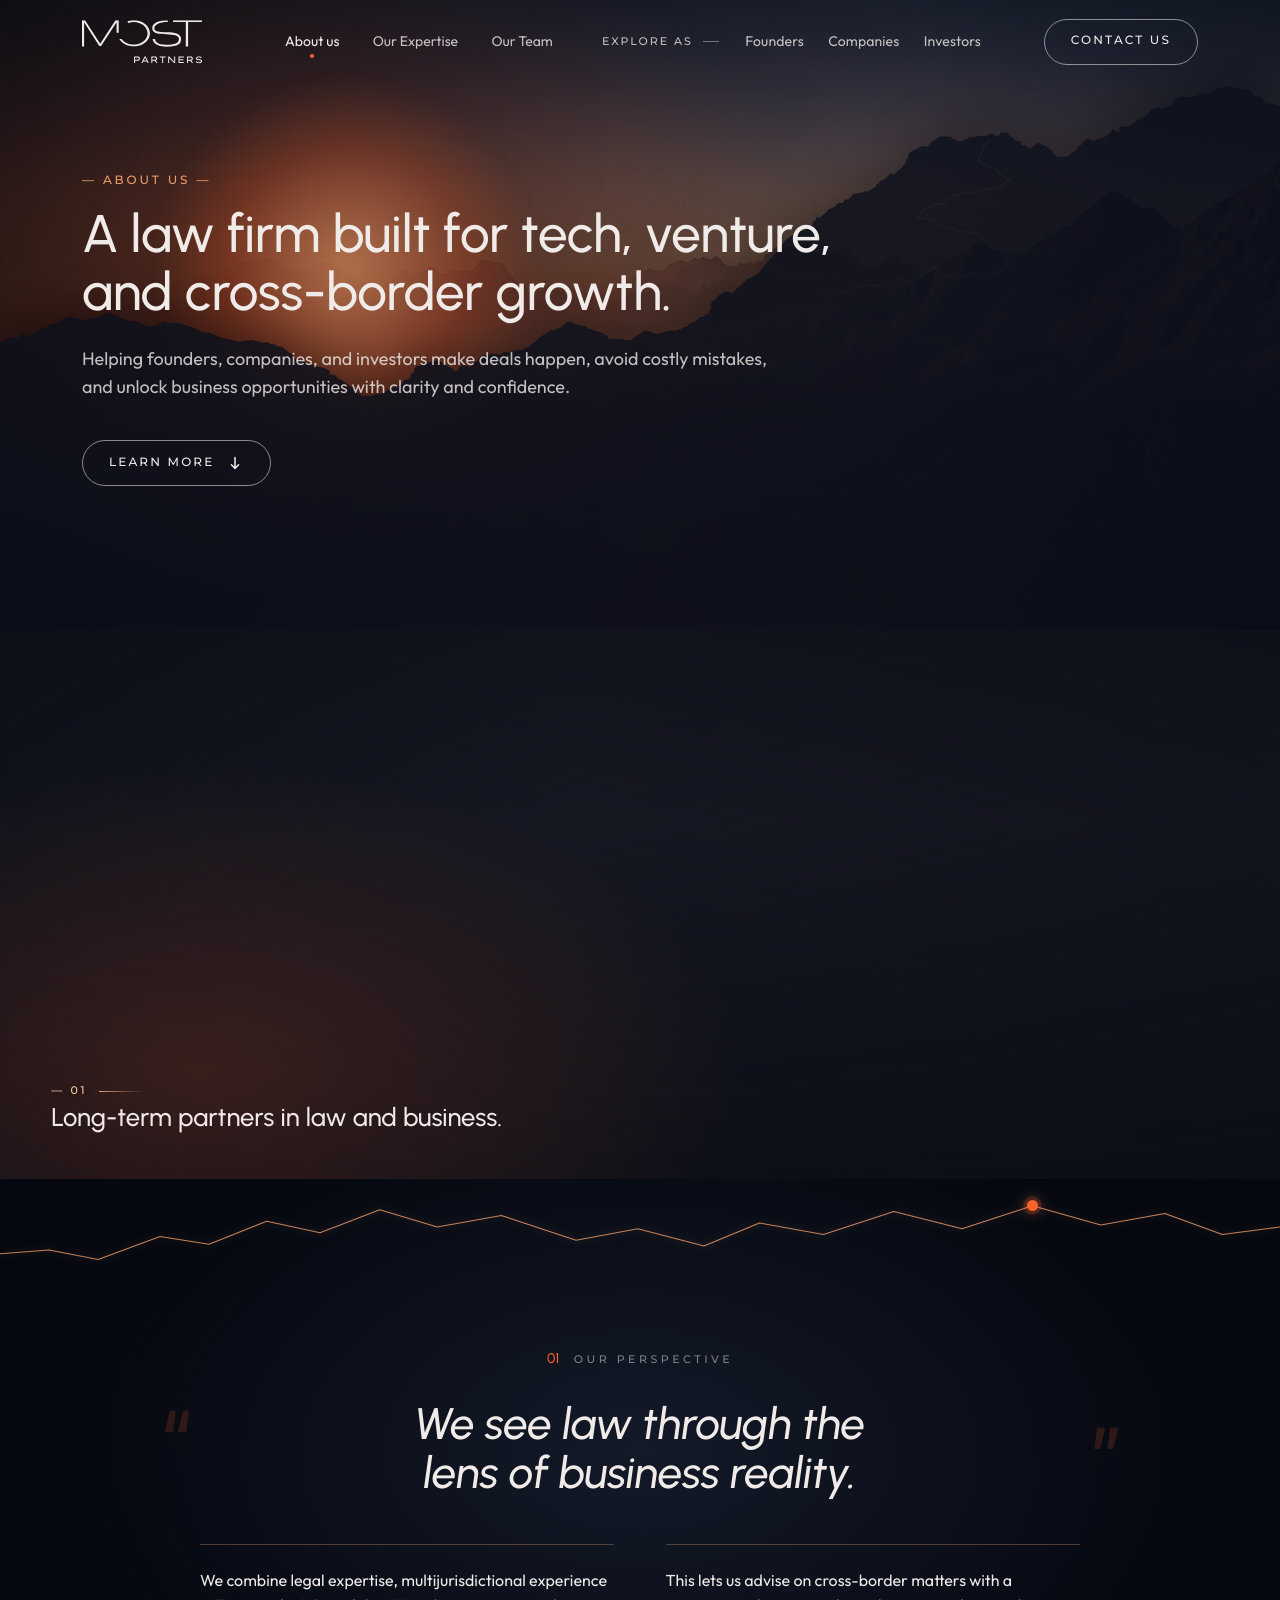
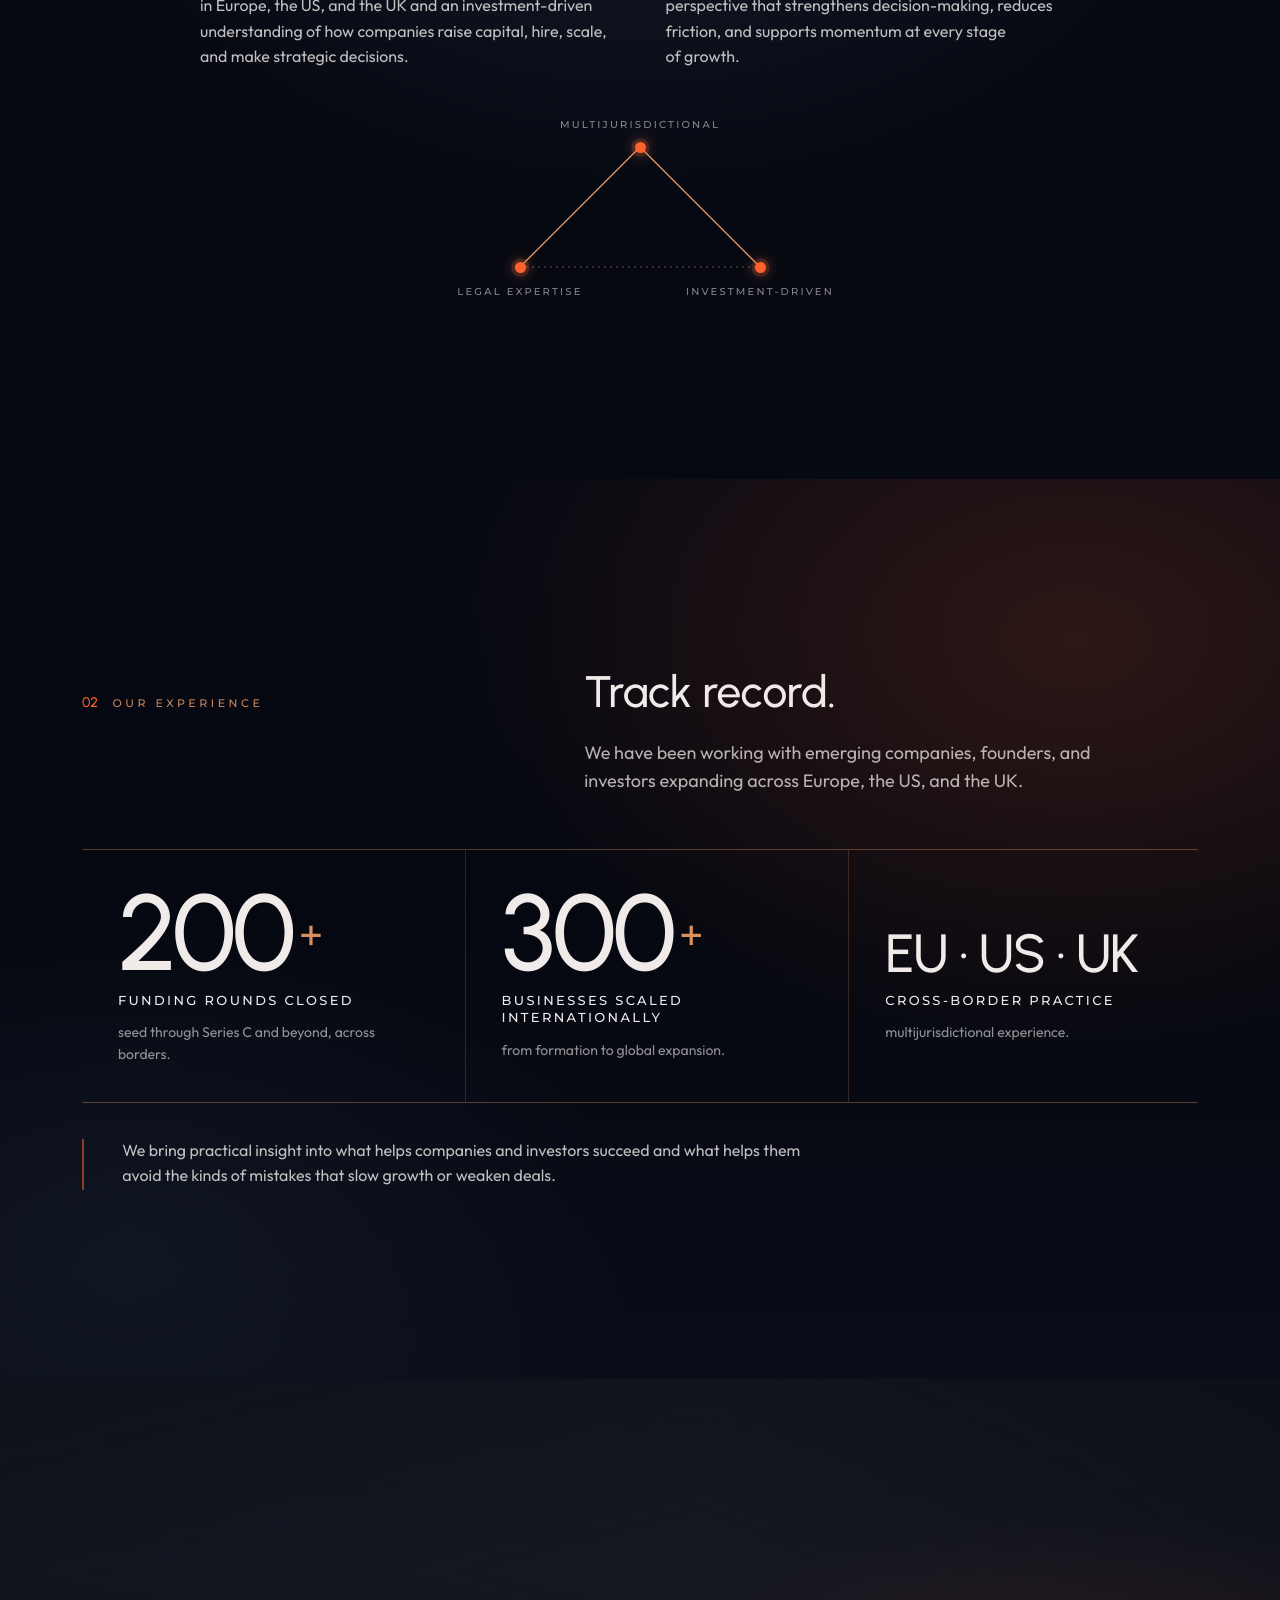
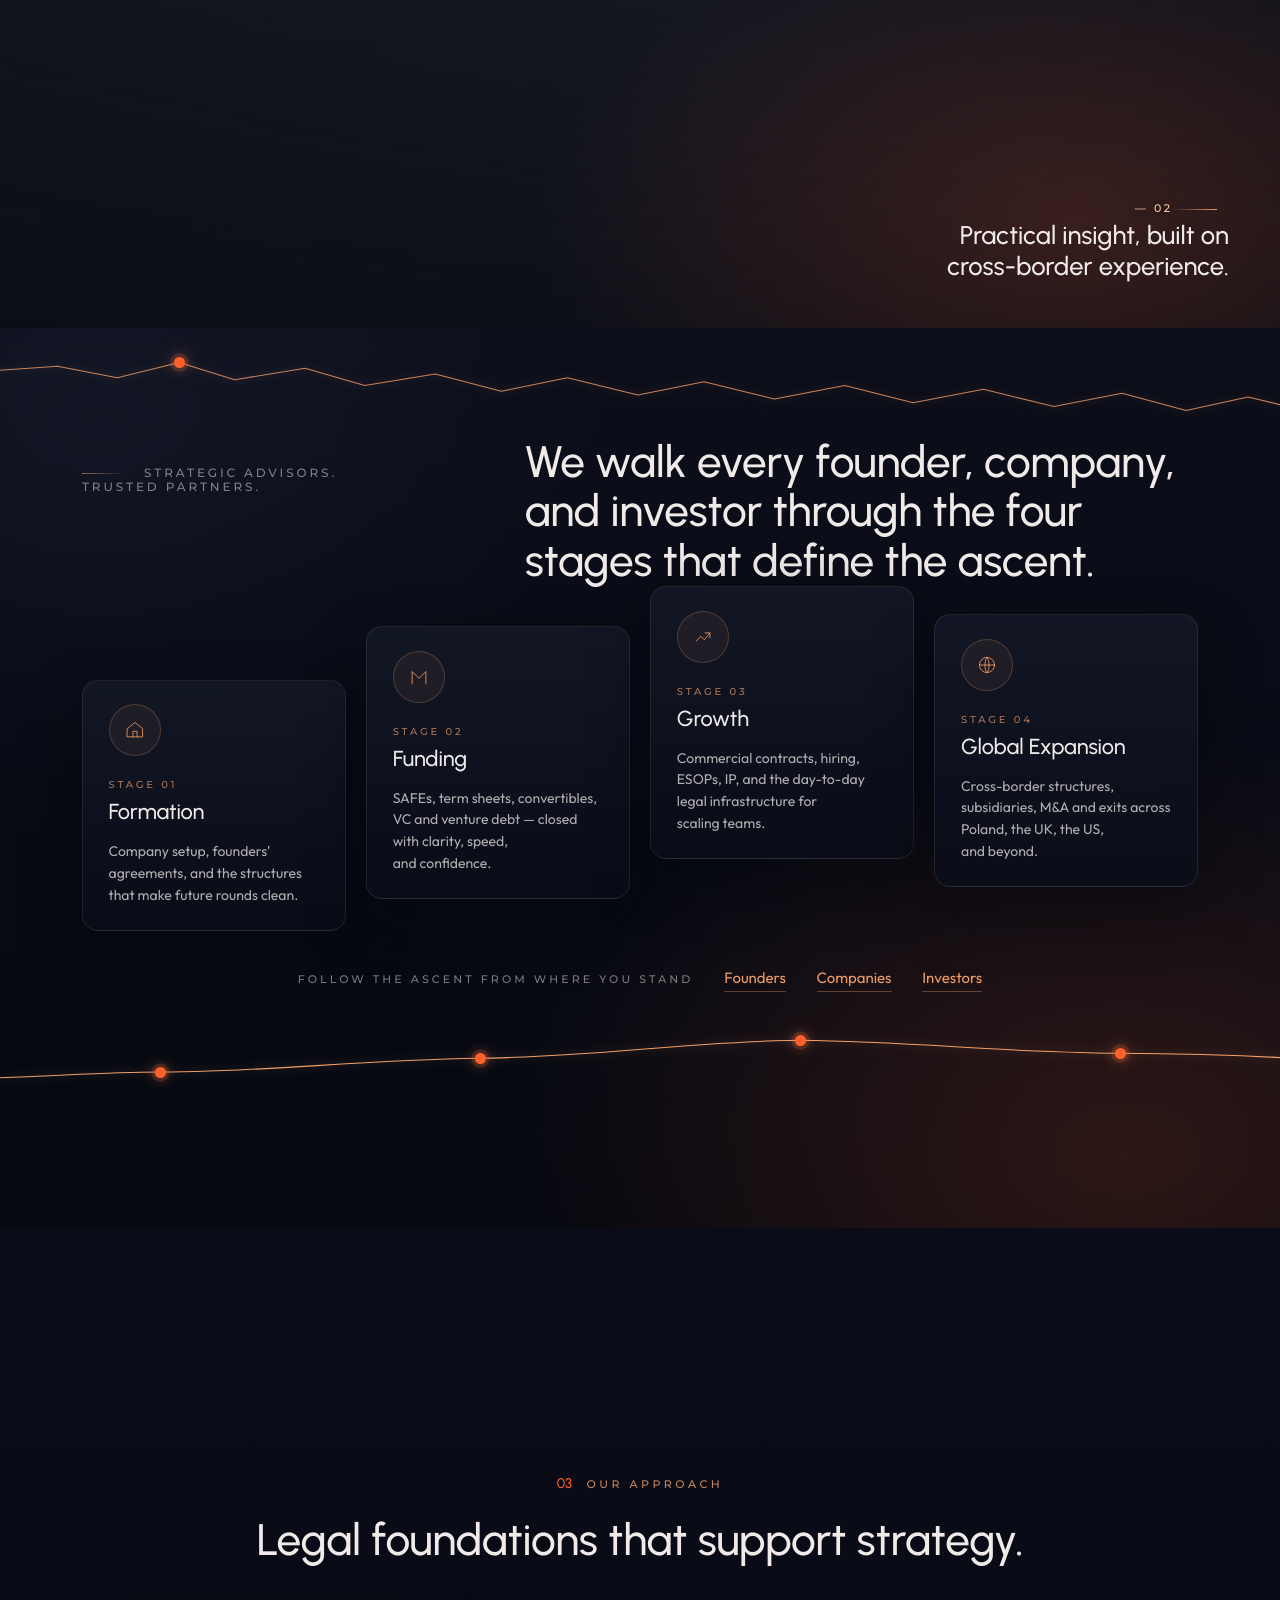
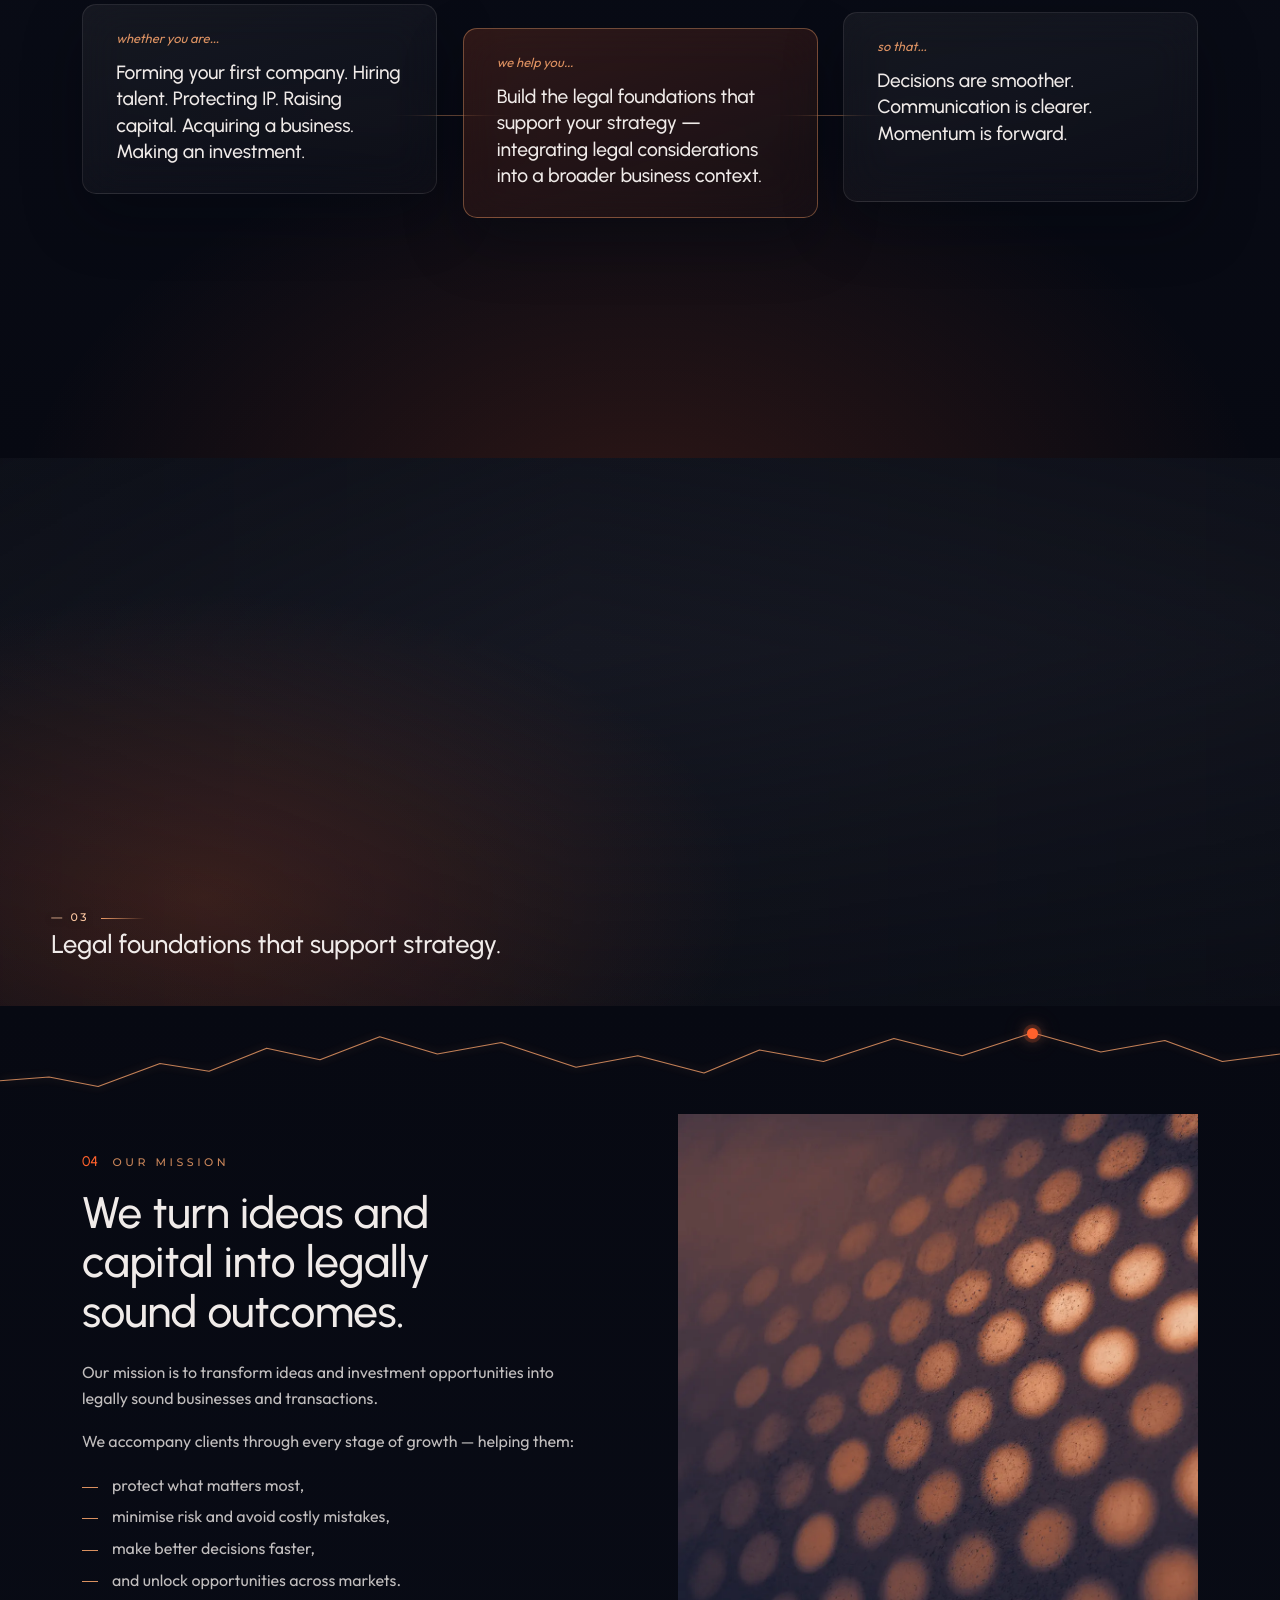
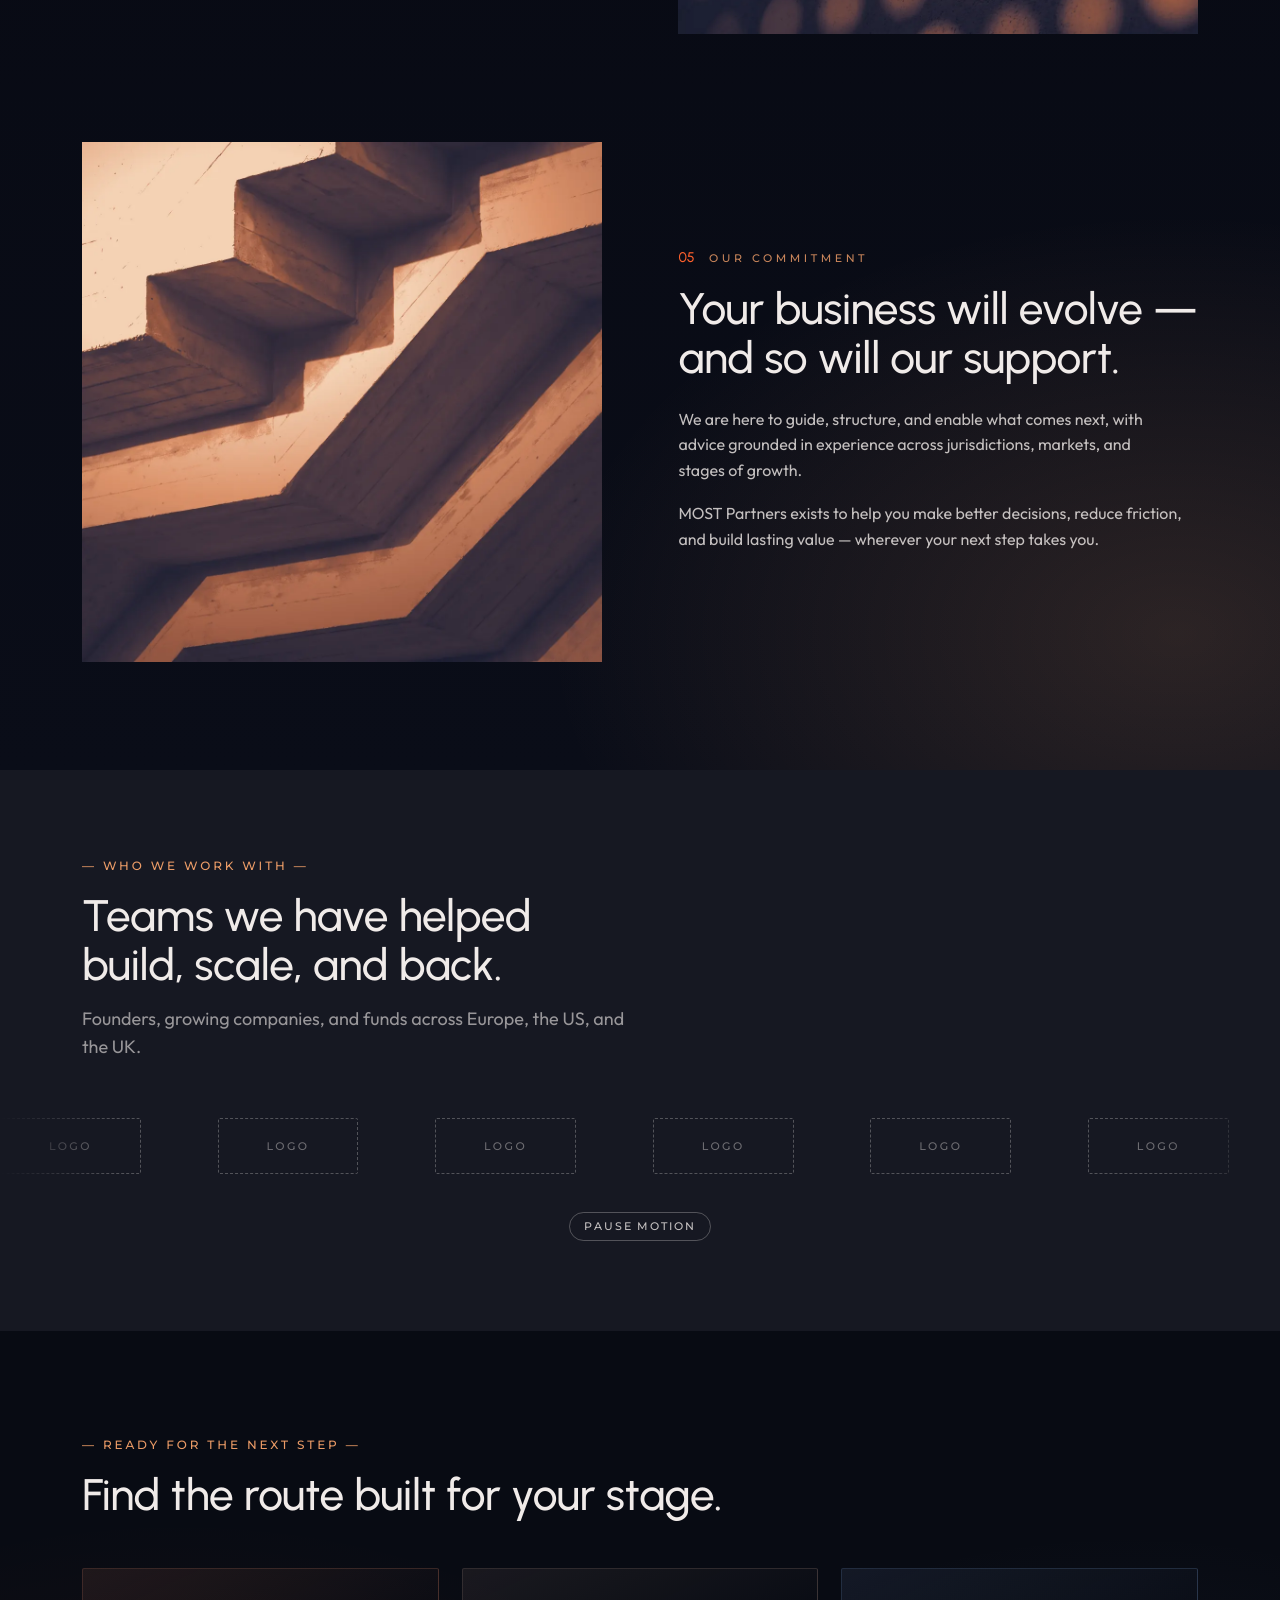
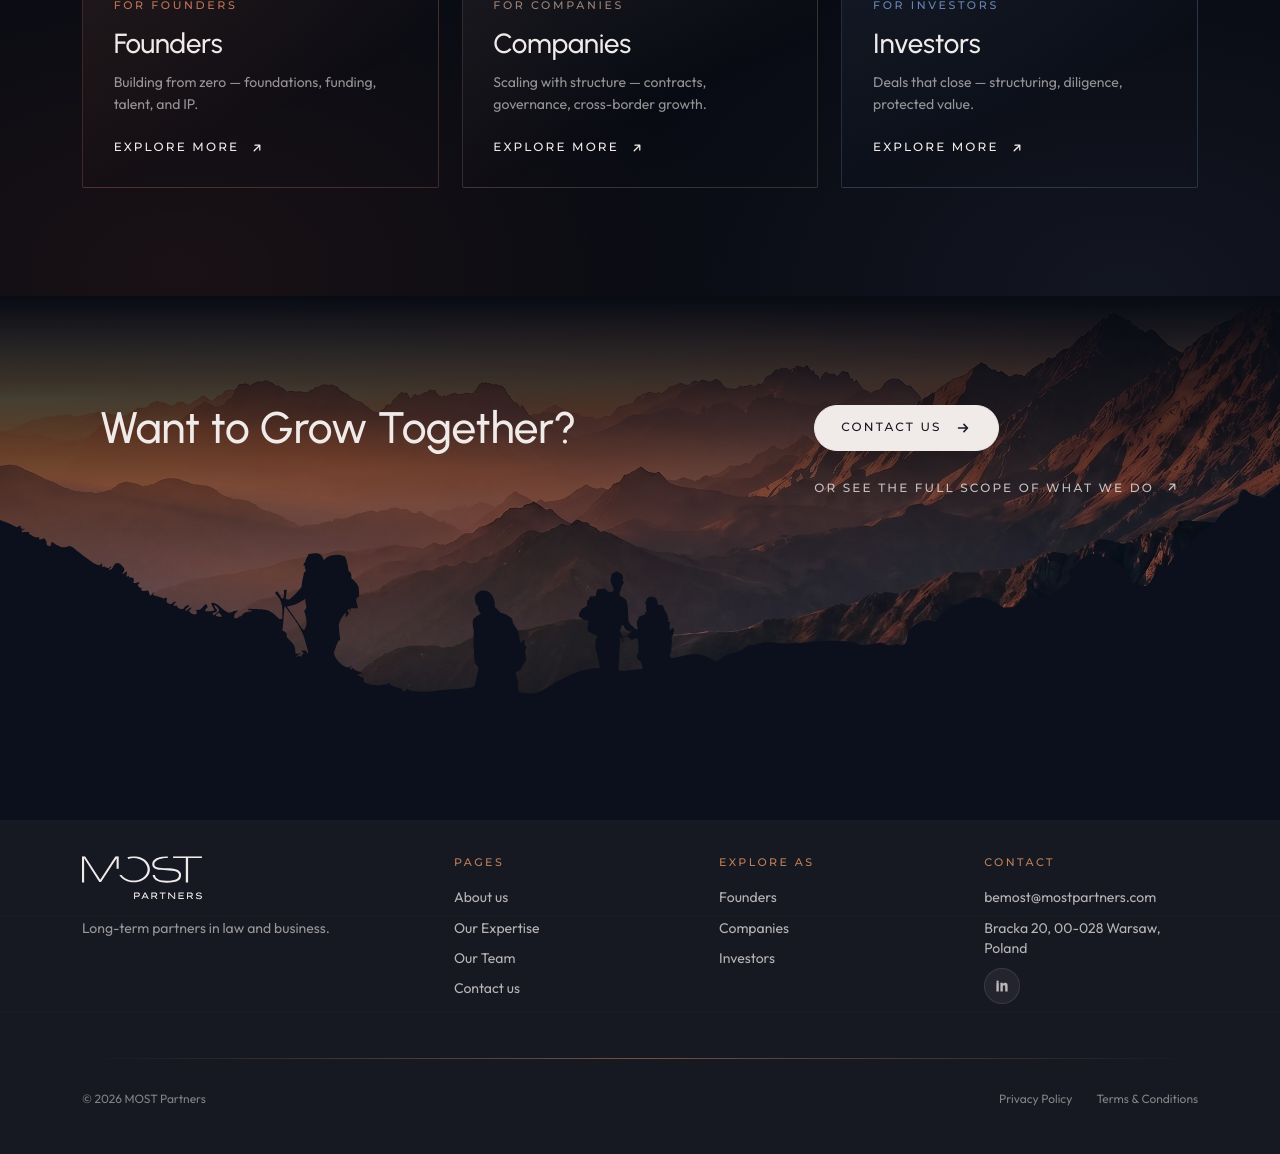
==== commit 737ddb0f: "CTA: one button and link system There were four pill styles and eight "more" links: the closing band" ====
--- a/about-us.html
+++ b/about-us.html
@@ -69,7 +69,7 @@
         <a href="for-investors.html">Investors</a>
       </nav>
 
-      <a class="nav-cta" href="contact.html">Contact us</a>
+      <a class="nav-cta btn" href="contact.html">Contact us</a>
 
       <button class="icon-button" type="button" aria-label="Open menu" aria-expanded="false" aria-controls="mobile-menu">
         <span></span>
@@ -107,7 +107,7 @@
           </div>
         </nav>
         <div class="mobile-menu__foot">
-          <a class="mobile-menu__cta" href="contact.html">
+          <a class="mobile-menu__cta btn btn--solid" href="contact.html">
             <span>Contact us</span>
             <svg viewBox="0 0 20 20" aria-hidden="true"><path d="M5 10h10M11 6l4 4-4 4" fill="none" stroke="currentColor" stroke-width="1.7" stroke-linecap="round" stroke-linejoin="round" /></svg>
           </a>
@@ -150,7 +150,7 @@
           <p class="page-hero__tagline reveal">
             Helping founders, companies, and investors make deals happen, avoid costly mistakes, and unlock business opportunities with clarity and&nbsp;confidence.
           </p>
-          <a class="primary-cta reveal" href="#perspective">
+          <a class="primary-cta btn reveal" href="#perspective">
             <span>Learn more</span>
             <svg viewBox="0 0 20 20" aria-hidden="true">
               <path d="M10 4v12M6 12l4 4 4-4" />
@@ -442,7 +442,7 @@
             <p class="routes-strip__kicker">for founders</p>
             <h3 class="routes-strip__name">Founders</h3>
             <p class="routes-strip__copy">Building from zero&nbsp;&mdash; foundations, funding, talent, and&nbsp;IP.</p>
-            <a class="routes-strip__link" href="for-founders.html">
+            <a class="routes-strip__link link-arrow" href="for-founders.html">
               <span>Explore more</span><span class="sr-only"> about how we work with founders</span>
               <svg viewBox="0 0 20 20" aria-hidden="true"><path d="M6.5 13.5 13.5 6.5M7.5 6.5h6v6" /></svg>
             </a>
@@ -451,7 +451,7 @@
             <p class="routes-strip__kicker">for companies</p>
             <h3 class="routes-strip__name">Companies</h3>
             <p class="routes-strip__copy">Scaling with structure&nbsp;&mdash; contracts, governance, cross-border&nbsp;growth.</p>
-            <a class="routes-strip__link" href="for-companies.html">
+            <a class="routes-strip__link link-arrow" href="for-companies.html">
               <span>Explore more</span><span class="sr-only"> about how we work with companies</span>
               <svg viewBox="0 0 20 20" aria-hidden="true"><path d="M6.5 13.5 13.5 6.5M7.5 6.5h6v6" /></svg>
             </a>
@@ -460,7 +460,7 @@
             <p class="routes-strip__kicker">for investors</p>
             <h3 class="routes-strip__name">Investors</h3>
             <p class="routes-strip__copy">Deals that close&nbsp;&mdash; structuring, diligence, protected&nbsp;value.</p>
-            <a class="routes-strip__link" href="for-investors.html">
+            <a class="routes-strip__link link-arrow" href="for-investors.html">
               <span>Explore more</span><span class="sr-only"> about how we work with investors</span>
               <svg viewBox="0 0 20 20" aria-hidden="true"><path d="M6.5 13.5 13.5 6.5M7.5 6.5h6v6" /></svg>
             </a>
@@ -471,11 +471,11 @@
       <section class="aud-grow" aria-labelledby="aud-grow-title">
         <div class="aud-grow__inner">
           <h2 class="aud-grow__title" id="aud-grow-title">Want to Grow&nbsp;Together?</h2>
-          <a class="aud-grow__btn" href="contact.html">
+          <a class="aud-grow__btn btn btn--solid" href="contact.html">
             <span>Contact us</span>
             <svg viewBox="0 0 20 20" aria-hidden="true"><path d="M5 10h10M11 6l4 4-4 4" fill="none" stroke="currentColor" stroke-width="1.7" stroke-linecap="round" stroke-linejoin="round" /></svg>
           </a>
-          <a class="aud-grow__alt" href="expertise.html">Or see the full scope of what we&nbsp;do <span aria-hidden="true">&#8599;</span></a>
+          <a class="aud-grow__alt link-arrow" href="expertise.html"><span>Or see the full scope of what we&nbsp;do</span><svg viewBox="0 0 20 20" aria-hidden="true"><path d="M6.5 13.5 13.5 6.5M7.5 6.5h6v6" /></svg></a>
         </div>
         <div class="footer-ridge" aria-hidden="true">
           <!-- upright above 480px the hero shows the full photo: this asks for the same size, so it reuses that file -->
--- a/styles.css
+++ b/styles.css
@@ -39,6 +39,52 @@
      one by exactly this much, so both read it from here */
   --audience-cut-depth: clamp(130px, 11vw, 190px);
   --ease-out: cubic-bezier(0.16, 1, 0.3, 1);
+
+  /* ---------- TYPE SCALE (one for the whole site) ----------
+     Desktop values here; under 1024px each token takes its --m-* twin (see
+     MOBILE & TABLET - FOUNDATION), so a rule that uses the token is right at
+     every width. The sizes meet at 1024px, so nothing jumps at the switch.
+     The roles are applied in DESIGN SYSTEM at the end of this file.
+     Figma text styles: Display 56/1.1 (H1), Title 1 48 (H2), Title 2 32,
+     Paragraph L 18/1.4 (lead), Paragraph M 16/1.5 (body) - all at 1440. */
+  --fs-h1: clamp(48px, 28.3px + 1.923vw, 64px);   /* 48 @1024, 56 @1440, 64 @1872+ - every hero, Home included */
+  --lh-h1: 1.08;
+  --fs-h2: clamp(38px, 13.38px + 2.404vw, 54px);  /* 38 @1024, 48 @1440, 54 @1690+ - section titles */
+  --lh-h2: 1.12;
+  --fs-h3: clamp(24px, 9.23px + 1.442vw, 32px);   /* 24 @1024, 30 @1440, 32 @1580+ - titles inside a section */
+  --lh-h3: 1.2;
+  --fs-h4: clamp(18px, 13.08px + 0.481vw, 22px);  /* 18 @1024, 20 @1440, 22 @1856+ - card titles */
+  --lh-h4: 1.25;
+  --fs-display: clamp(56px, 20.5px + 3.846vw, 80px); /* 60 @1024, 76 @1440 - the one slogan, "Three routes. One partner." */
+  --lh-display: 0.96;
+  --ls-heading: -0.005em;
+  --fs-lead: clamp(18px, 15.55px + 0.17vw, 19px); /* 18 up to 1440, 19 @2000 - hero taglines and section ledes */
+  --lh-lead: 1.55;
+  --fs-body: clamp(16px, 13px + 0.2084vw, 17px);  /* 16 up to 1440, 17 @1920 - running text */
+  --lh-body: 1.6;
+  --fs-small: 14px;                                /* card copy, captions */
+  --lh-small: 1.55;
+  --fs-eyebrow: 12px;                              /* "— label —", Montserrat 500 caps */
+  --ls-eyebrow: 0.24em;
+  --lh-eyebrow: 1.2;
+  --eyebrow-color: rgba(255, 168, 110, 0.92);
+  /* hero header blocks: where the eyebrow starts under the bar, how wide the
+     headline and the tagline may run (Figma: 912 and 700 at 1440) */
+  --hero-top: calc(var(--nav-height) + clamp(64px, 10vh, 120px));
+  --hero-measure: 912px;
+  --lead-measure: 700px;
+
+  /* ---------- BUTTONS AND LINKS (see DESIGN SYSTEM - buttons and links) ---------- */
+  --btn-h: 46px;                                   /* 52px under 1024 (--m-pill-h) */
+  --btn-pad-x: 26px;
+  --btn-gap: 12px;
+  --btn-radius: 999px;
+  --btn-font: 500 12px / 1.2 "Montserrat", system-ui, sans-serif;
+  --btn-ls: 0.18em;
+  --btn-icon: 18px;
+  --btn-lift: -2px;
+  --link-icon: 16px;
+  --focus-ring: var(--orange);
 }
 
 * {
@@ -179,26 +225,73 @@
 }
 
 /* The audience group reads as a labelled aside, not a second menu: the
-   "explore as" lead is plain text, never a link, and the three routes sit a
-   class below the primary pages so the two halves cannot be confused.
+   "explore as" lead is plain text, never a link. It is set as a label - the
+   caps voice of the eyebrows and of the footer's "Explore as" column - and a
+   short hairline ties it to the three routes, which stand closer to each
+   other than the primary pages do, so the four read as one group.
+   It used to be a 12px synthetic italic in a weight the page never loads,
+   which is what made it hard to read.
    Specificity is raised on purpose — the generic `.top-nav__menu a` rule below
    is written at the same weight and would otherwise win on source order. */
+.top-nav__menu--right {
+  gap: clamp(16px, 1.9vw, 28px);
+}
+
 .top-nav .top-nav__lead {
-  /* quiet, but still 4.5:1 on the sunset heroes - it is small text */
-  color: rgba(240, 235, 233, 0.72);
-  font: italic 300 12px / 1.2 "Outfit", system-ui, sans-serif;
-  letter-spacing: 0.08em;
-  text-transform: lowercase;
+  display: inline-flex;
+  align-items: center;
+  gap: 10px;
+  /* 4.5:1 on the sunset heroes and on the scrolled bar - it is small text */
+  color: rgba(240, 235, 233, 0.78);
+  font: 500 11px / 1.2 "Montserrat", system-ui, sans-serif;
+  letter-spacing: 0.18em;
+  text-transform: uppercase;
   white-space: nowrap;
   cursor: default;
-  margin-right: -6px;
+  margin-right: 2px;
+}
+
+.top-nav .top-nav__lead::after {
+  content: "";
+  flex: none;
+  width: 16px;
+  height: 1px;
+  background: currentColor;
+  opacity: 0.55;
 }
 
 .top-nav .top-nav__menu--right a {
-  font-size: 13px;
-  font-weight: 300;
-  color: var(--light-60);
-  letter-spacing: 0.06em;
+  font-weight: 400;
+  color: var(--light-80);
+  letter-spacing: 0.01em;
+}
+
+/* a laptop narrower than 1180px: the label keeps its voice on less room */
+@media (max-width: 1180px) {
+  .top-nav .top-nav__lead {
+    gap: 8px;
+    letter-spacing: 0.14em;
+  }
+
+  .top-nav .top-nav__lead::after {
+    width: 12px;
+  }
+}
+
+/* 1024-1100px: every item of the bar is on it, so the hairline goes and the
+   label and the primary pages give back the room it took */
+@media (max-width: 1100px) {
+  .top-nav__menu--left {
+    margin-left: clamp(24px, 3vw, 40px);
+  }
+
+  .top-nav .top-nav__lead {
+    letter-spacing: 0.12em;
+  }
+
+  .top-nav .top-nav__lead::after {
+    display: none;
+  }
 }
 
 .top-nav .top-nav__menu--right a:hover,
@@ -209,9 +302,10 @@
 .mobile-menu__lead {
   display: block;
   margin: 18px 0 2px;
-  color: var(--light-40);
-  font: italic 300 13px / 1.2 "Outfit", system-ui, sans-serif;
-  letter-spacing: 0.08em;
+  color: rgba(240, 235, 233, 0.72);
+  font: 500 12px / 1.2 "Montserrat", system-ui, sans-serif;
+  letter-spacing: 0.18em;
+  text-transform: uppercase;
   cursor: default;
 }
 
@@ -842,10 +936,10 @@
 }
 
 .hero-content .eyebrow {
-  color: rgba(255, 188, 140, 0.72);
-  font-weight: 400;
+  color: var(--eyebrow-color);
   font-size: clamp(11px, 0.85vw, 13px);
-  letter-spacing: 0.22em;
+  letter-spacing: 0.24em;
+  text-wrap: balance;
 }
 
 .hero-title {
@@ -1873,8 +1967,6 @@
 .manifesto__text .manifesto__title {
   margin: 0 0 6px;
   max-width: none;
-  font-size: clamp(30px, 3.4vw, 48px);
-  line-height: 1.06;
 }
 
 .manifesto__copy,
@@ -2260,6 +2352,7 @@
   text-transform: uppercase;
   text-decoration: none;
   padding: 4px 0;
+  border-bottom: 1px solid var(--accent);
   border-bottom: 1px solid color-mix(in srgb, var(--accent) 55%, transparent);
   transition: color 240ms ease, border-color 240ms ease, transform 240ms ease;
   align-self: flex-start;
@@ -2762,8 +2855,10 @@
   justify-content: center;
   gap: 12px;
   padding: 14px 18px;
+  border: 1px solid var(--accent);
   border: 1px solid color-mix(in srgb, var(--accent) 78%, rgba(255, 255, 255, 0.2));
   border-radius: 999px;
+  background: var(--accent);
   background:
     linear-gradient(180deg, color-mix(in srgb, var(--accent) 92%, #f0ebe9 8%), color-mix(in srgb, var(--accent) 82%, #070912 18%));
   box-shadow:
@@ -2781,7 +2876,9 @@
 }
 
 .preview.is-expanded .preview__cta:hover {
+  border-color: var(--accent);
   border-color: color-mix(in srgb, var(--accent) 86%, #fff 14%);
+  background: var(--accent);
   background:
     linear-gradient(180deg, color-mix(in srgb, var(--accent) 82%, #fff 18%), color-mix(in srgb, var(--accent) 90%, #070912 10%));
   box-shadow:
@@ -2792,6 +2889,7 @@
 }
 
 .preview.is-expanded .preview__cta:focus-visible {
+  outline: 2px solid var(--light);
   outline: 2px solid color-mix(in srgb, var(--accent) 62%, #fff 38%);
   outline-offset: 4px;
 }
@@ -3667,27 +3765,13 @@
   color: var(--light);
 }
 
+/* The header block is the shared one (left, same size and start as every
+   other hero - see DESIGN SYSTEM); only the hero's height is the page's. */
 .team-page .page-hero {
   min-height: clamp(340px, 42vh, 430px);
-  padding-top: clamp(92px, 11vh, 120px);
   padding-bottom: clamp(96px, 12vh, 150px);
   background: var(--navy-deep);
   color: var(--light);
-}
-
-.team-page .page-hero__content {
-  justify-self: end;
-  max-width: min(760px, 52vw);
-  text-align: right;
-}
-
-.team-page .page-hero__title {
-  font-size: clamp(28px, 3.4vw, 46px);
-}
-
-.team-page .page-hero__tagline {
-  font-size: clamp(13px, 0.95vw, 16px);
-  margin-left: auto;
 }
 
 /*
@@ -4528,11 +4612,7 @@
   height: 14px;
 }
 
-.aud-grow__btn:hover {
-  background: var(--orange);
-  color: #fff;
-  transform: translateY(-2px);
-}
+
 
 @media (max-width: 760px) {
   .aud-grow__inner {
@@ -4783,11 +4863,7 @@
   transition: background 220ms ease, transform 220ms ease, box-shadow 220ms ease;
 }
 
-.contact-form__submit:not(:disabled):hover {
-  background: #1c2436;
-  transform: translateY(-2px);
-  box-shadow: 0 18px 36px -18px rgba(8, 11, 19, 0.7);
-}
+
 
 .contact-form__submit:disabled {
   background: rgba(28, 20, 25, 0.32);
@@ -5217,6 +5293,8 @@
 
 .page--audience .aud-help__head {
   grid-template-columns: minmax(360px, 0.82fr) minmax(320px, 0.48fr);
+  /* the lede's last line sat on the rule under it */
+  padding-bottom: clamp(24px, 3vh, 36px);
 }
 
 .page--audience .aud-help__grid {
@@ -5523,14 +5601,7 @@
   }
 }
 
-.page--audience .aud-hero__btn svg,
-.page--audience .aud-grow__btn svg {
-  color: var(--aud-accent);
-}
-
-.page--audience .aud-grow__btn:hover svg {
-  color: #fff;
-}
+
 
 .page--audience .aud-expertise__list li::before {
   color: var(--aud-accent);
@@ -5700,17 +5771,20 @@
 
 /* ---------- PAGE HERO (about): homepage-grade atmosphere ---------- */
 
-.page--about .page-hero {
+.page--about .page-hero,
+.page--expertise .page-hero {
   min-height: clamp(560px, 78vh, 820px);
   padding-bottom: clamp(120px, 16vh, 190px);
 }
 
-.page--about .page-hero__bg {
+.page--about .page-hero__bg,
+.page--expertise .page-hero__bg {
   object-position: 56% 72%;
   filter: saturate(0.94) contrast(1.06) brightness(0.74);
 }
 
-.page--about .page-hero__wash {
+.page--about .page-hero__wash,
+.page--expertise .page-hero__wash {
   background:
     radial-gradient(820px 520px at 18% 38%, rgba(255, 97, 44, 0.32), transparent 68%),
     radial-gradient(700px 460px at 62% 50%, rgba(255, 176, 119, 0.12), transparent 72%),
@@ -5747,12 +5821,44 @@
   animation: hero-haze-drift 12s cubic-bezier(0.4, 0, 0.6, 1) infinite;
 }
 
-.page--about .page-hero__sun {
+.page--about .page-hero__sun,
+.page--expertise .page-hero__sun {
   top: 12%;
   left: 12%;
   width: clamp(240px, 30vw, 420px);
   height: clamp(240px, 30vw, 420px);
   animation: hero-sun-breathe 9s cubic-bezier(0.45, 0, 0.55, 1) infinite;
+}
+
+/* ---------- PAGE HERO (expertise): the About scene, lit from the right ----------
+   The same construction as About at every width. On a desktop window the
+   photo is framed on its sunlit peaks and the sun rises over them, so the
+   copy keeps the deep, cool left and the page does not open on About's
+   picture. Phones keep About's framing: they see the middle of the photo. */
+@media (min-width: 1024px) {
+  .page--expertise .page-hero__bg {
+    object-position: 84% 66%;
+  }
+
+  .page--expertise .page-hero__wash {
+    background:
+      radial-gradient(760px 520px at 80% 44%, rgba(255, 97, 44, 0.28), transparent 68%),
+      radial-gradient(620px 420px at 44% 56%, rgba(255, 176, 119, 0.1), transparent 72%),
+      linear-gradient(90deg, rgba(4, 6, 12, 0.88) 0%, rgba(11, 14, 25, 0.62) 38%, rgba(18, 20, 31, 0.2) 72%, rgba(8, 10, 17, 0.28) 100%),
+      linear-gradient(180deg, rgba(8, 11, 19, 0.36) 0%, rgba(8, 11, 19, 0.55) 58%, rgba(8, 11, 19, 0.95) 100%);
+  }
+
+  .page--expertise .page-hero__sun {
+    top: 14%;
+    left: auto;
+    right: 12%;
+  }
+
+  /* the silhouette mirrored: its mass stands under the copy and its low end
+     under the sun, so the lit peaks show and the light clears the ridge */
+  .page--expertise .page-hero__ridge {
+    transform: scaleX(-1);
+  }
 }
 
 /* Key facts strip pinned to hero foot — mirrors homepage hero-stats */
@@ -5925,52 +6031,6 @@
   background: #f2ab80;
 }
 
-/* Washed corporate sky: pale peach falling into near-white salmon.
-   The photo rides on top as pure greyscale multiplied into the
-   gradient, so every pixel stays inside the salmon family - no browns
-   from hue mixing. The mask keeps the top of the sky pure gradient. */
-.page--audience .hero-media {
-  background: linear-gradient(180deg, #f2ab80 0%, #f9c6a4 38%, #ffdfc9 68%, #fff0e6 100%);
-}
-
-.page--audience .hero-bg {
-  object-position: 50% 78%;
-  filter: grayscale(1) brightness(1.3) contrast(1.03);
-  mix-blend-mode: multiply;
-  opacity: 0.72;
-  -webkit-mask-image: linear-gradient(180deg, transparent 26%, rgba(0, 0, 0, 0.4) 44%, #000 62%);
-  mask-image: linear-gradient(180deg, transparent 26%, rgba(0, 0, 0, 0.4) 44%, #000 62%);
-}
-
-/* Soft white veils lift the nav and copy zones on the washed ground. */
-.page--audience .hero-wash {
-  background:
-    linear-gradient(180deg, rgba(255, 243, 236, 0.5), transparent 24%),
-    linear-gradient(90deg, rgba(255, 246, 240, 0.55), rgba(255, 246, 240, 0.2) 42%, transparent 66%);
-  -webkit-mask-image: none;
-  mask-image: none;
-}
-
-.page--audience .hero-vignette {
-  background: none;
-  -webkit-mask-image: none;
-  mask-image: none;
-}
-
-.page--audience .hero-glow__sun {
-  opacity: 0.2;
-}
-
-.page--audience .hero-glow__haze {
-  display: none;
-}
-
-/* Climbers parked for now (markup stays, easy to bring back). */
-.page--audience .hero-climbers,
-.page--audience .hero-climbers-sun {
-  display: none;
-}
-
 /* Soft drop glow behind the hero copy: lifts the black type off the
    facade texture without boxing it in. */
 .page--audience .hero-content::before {
@@ -5984,31 +6044,6 @@
   pointer-events: none;
 }
 
-.page--audience .hero-ridges__img {
-  filter: drop-shadow(0 -22px 46px rgba(196, 124, 86, 0.35));
-}
-
-/* Palette-coherent trail: soft coral line and points on the washed scene.
-   Re-point the tokens rather than restate stroke and filter, so these
-   heroes differ from the rest of the site in hue only, never in recipe. */
-.page--audience .hero-trail__path {
-  --trail-line: rgba(186, 84, 44, 0.66);
-  --trail-glow: rgba(255, 214, 188, 0.6);
-}
-
-.page--audience .hero-trail__leader {
-  --trail-leader: rgba(186, 84, 44, 0.32);
-}
-
-/* the washed heroes mute the accent - the recipe is the same, only the hue
-   is re-pointed */
-.page--audience .hero-trail-point {
-  --marker-core: #c97a4e;
-  --marker-ring: rgba(201, 122, 78, 0.18);
-  --marker-halo: rgba(201, 122, 78, 0.4);
-  --marker-aura: rgba(255, 205, 173, 0.35);
-}
-
 /* Black hero type on the washed ground; dark nav to match. */
 .page--audience .hero-content .eyebrow {
   color: rgba(125, 48, 18, 0.85);
@@ -6053,16 +6088,6 @@
 /* --- Companies palette: washed grey-brown taupe (same construction, new hues) --- */
 .page--companies .hero {
   background: #b1a49c;
-}
-
-.page--companies .hero-media {
-  background: linear-gradient(180deg, #b1a49c 0%, #c6bab3 38%, #dcd3cd 68%, #f2eeea 100%);
-}
-
-.page--companies .hero-wash {
-  background:
-    linear-gradient(180deg, rgba(247, 243, 240, 0.5), transparent 24%),
-    linear-gradient(90deg, rgba(249, 246, 243, 0.55), rgba(249, 246, 243, 0.2) 42%, transparent 66%);
 }
 
 .page--companies .hero-content::before {
@@ -6074,10 +6099,6 @@
   );
 }
 
-.page--companies .hero-ridges__img {
-  filter: drop-shadow(0 -22px 46px rgba(138, 120, 106, 0.35));
-}
-
 .page--companies .hero-content .eyebrow {
   color: rgba(88, 68, 54, 0.9);
 }
@@ -6119,16 +6140,6 @@
 /* --- Investors palette: washed slate blue (same construction, new hues) --- */
 .page--investors .hero {
   background: #a3adbd;
-}
-
-.page--investors .hero-media {
-  background: linear-gradient(180deg, #a3adbd 0%, #bec6d2 38%, #d9dee6 68%, #eef1f5 100%);
-}
-
-.page--investors .hero-wash {
-  background:
-    linear-gradient(180deg, rgba(240, 246, 250, 0.5), transparent 24%),
-    linear-gradient(90deg, rgba(243, 247, 251, 0.55), rgba(243, 247, 251, 0.2) 42%, transparent 66%);
 }
 
 .page--investors .hero-content::before {
@@ -6140,10 +6151,6 @@
   );
 }
 
-.page--investors .hero-ridges__img {
-  filter: drop-shadow(0 -22px 46px rgba(108, 124, 146, 0.35));
-}
-
 .page--investors .hero-content .eyebrow {
   color: rgba(47, 65, 94, 0.9);
 }
@@ -6184,27 +6191,6 @@
 
 /* The homepage sun glow is orange; under plus-lighter that reads as a
    dirty warm patch on the cool palettes - retint the added light per page. */
-.page--companies .hero-glow__sun {
-  background: radial-gradient(
-    ellipse at 48% 44%,
-    rgba(228, 206, 188, 0.92),
-    rgba(178, 152, 132, 0.7) 30%,
-    rgba(122, 102, 86, 0.38) 52%,
-    rgba(78, 64, 54, 0.16) 68%,
-    transparent 84%
-  );
-}
-
-.page--investors .hero-glow__sun {
-  background: radial-gradient(
-    ellipse at 48% 44%,
-    rgba(188, 200, 218, 0.92),
-    rgba(132, 146, 168, 0.7) 30%,
-    rgba(86, 98, 118, 0.38) 52%,
-    rgba(54, 62, 78, 0.16) 68%,
-    transparent 84%
-  );
-}
 
 
 .aud-grow__sub {
@@ -6228,12 +6214,18 @@
   justify-self: end;
 }
 
-/* ============ EXPERTISE - OUR AREAS: Figma master-detail ============ */
+/* ============ EXPERTISE - OUR AREAS: Figma master-detail ============
+   Design 2.0's deep plane, as the home page's expertise section. It starts
+   on the colour the hero's ridge comes to at its foot (the navy silhouette
+   at 85% over the dark photo), so the two meet without a seam, and the
+   warmth of the hero's light still hangs over the right-hand column. */
 .ex-areas {
   position: relative;
   padding: clamp(88px, 11vh, 132px) max(var(--container-x), calc((100vw - 1360px) / 2));
-  background: #f0ebe9;
-  color: #1c1419;
+  background:
+    radial-gradient(900px 640px at 82% 420px, rgba(255, 97, 44, 0.07), transparent 70%),
+    linear-gradient(180deg, #13151e 0, #0a0d18 520px, #07090f 100%);
+  color: var(--light);
 }
 
 .ex-areas__head {
@@ -6248,14 +6240,14 @@
 
 .ex-areas__title {
   margin: 0;
-  color: #1c1419;
+  color: var(--light);
   font: 500 clamp(34px, 4vw, 56px) / 1.08 "Urbanist", system-ui, sans-serif;
   letter-spacing: -0.005em;
 }
 
 .ex-areas__lede {
   margin: 0;
-  color: rgba(28, 20, 25, 0.72);
+  color: var(--light-80);
   font: 400 clamp(14.5px, 1.05vw, 16.5px) / 1.6 "Outfit", system-ui, sans-serif;
   text-wrap: pretty;
 }
@@ -6352,7 +6344,7 @@
 
 .ex-areas__nav ul::before {
   bottom: 0;
-  background: rgba(28, 20, 25, 0.14);
+  background: rgba(240, 235, 233, 0.14);
 }
 
 .ex-areas__nav ul::after {
@@ -6369,14 +6361,14 @@
   border: 0;
   background: none;
   text-align: left;
-  color: rgba(28, 20, 25, 0.66);
+  color: rgba(240, 235, 233, 0.62);
   font: 400 clamp(15px, 1.15vw, 17.5px) / 1.35 "Outfit", system-ui, sans-serif;
   cursor: pointer;
   transition: color 0.25s ease;
 }
 
 .ex-areas__nav button:hover {
-  color: #1c1419;
+  color: var(--light);
 }
 
 .ex-areas__nav button::before {
@@ -6394,10 +6386,10 @@
   transition: opacity 0.25s ease, transform 0.25s ease;
 }
 
+/* the chosen area reads in full light and weight; the lit dot on the rail
+   says the same without colour, so the page keeps its one orange accent */
 .ex-areas__nav button[aria-selected="true"] {
-  /* the site orange is 2.5:1 on the cream; this darker one is 4.9:1, and the
-     rail dot keeps the bright orange so the choice is not colour alone */
-  color: #b3401a;
+  color: var(--light);
   font-weight: 500;
 }
 
@@ -6424,7 +6416,7 @@
 }
 
 .ex-areas__panel:focus-visible {
-  outline: 2px solid #1c1419;
+  outline: 2px solid var(--light);
   outline-offset: 8px;
   border-radius: 4px;
 }
@@ -6543,9 +6535,30 @@
   transition-delay: 0s;
 }
 
+/* Card numerals, as on the home page's areas: zero-padded, muted, and in
+   the corner like trail kilometrage. Generated on the panel, not in its
+   heading, and silent to assistive tech: the heading says what the area is. */
+.ex-areas__panels {
+  counter-reset: ex-area;
+}
+
+.ex-areas__panel {
+  counter-increment: ex-area;
+}
+
+.ex-areas__panel::before {
+  content: counter(ex-area, decimal-leading-zero);
+  content: counter(ex-area, decimal-leading-zero) / "";
+  display: block;
+  margin: 0 0 12px;
+  color: rgba(255, 138, 92, 0.9);
+  font: 500 13px / 1 "Montserrat", system-ui, sans-serif;
+  letter-spacing: 0.28em;
+}
+
 .ex-areas__panel h3 {
   margin: 0 0 14px;
-  color: #1c1419;
+  color: var(--light);
   font: 500 clamp(26px, 2.7vw, 38px) / 1.15 "Urbanist", system-ui, sans-serif;
   letter-spacing: -0.004em;
 }
@@ -6553,7 +6566,7 @@
 .ex-areas__panel > p {
   margin: 0 0 clamp(28px, 4.4vh, 46px);
   max-width: 560px;
-  color: rgba(28, 20, 25, 0.75);
+  color: var(--light-80);
   font: 400 clamp(15px, 1.1vw, 17px) / 1.6 "Outfit", system-ui, sans-serif;
 }
 
@@ -6571,13 +6584,13 @@
      edge: 15px from 1000px tall, about 7px just above 800px, where the
      short-window rules below take over. */
   padding: clamp(6px, 4.1vh - 26px, 15px) 0 clamp(6px, 4.1vh - 26px, 15px) 16px;
-  border-top: 1px solid rgba(28, 20, 25, 0.14);
-  color: rgba(28, 20, 25, 0.85);
+  border-top: 1px solid rgba(240, 235, 233, 0.12);
+  color: rgba(240, 235, 233, 0.84);
   font: 400 clamp(14.5px, 1.02vw, 16px) / 1.5 "Outfit", system-ui, sans-serif;
 }
 
 .ex-areas__list li:last-child {
-  border-bottom: 1px solid rgba(28, 20, 25, 0.14);
+  border-bottom: 1px solid rgba(240, 235, 233, 0.12);
 }
 
 @media (max-width: 980px) {
@@ -6645,14 +6658,8 @@
   }
 }
 
-/* Expertise hero: the Figma headline runs three lines wide, not five */
-.page--expertise .page-hero__content {
-  max-width: 1040px;
-}
-
-.page--expertise .page-hero__title {
-  font-size: clamp(30px, 4.2vw, 54px);
-}
+/* Expertise hero: the Figma headline runs three lines on the shared
+   912px measure (DESIGN SYSTEM), not five */
 
 /* ============ scroll-in reveals (IntersectionObserver adds .is-in) ============ */
 .io-reveal {
@@ -6709,11 +6716,15 @@
   transform: translateY(-2px);
 }
 
-/* ============ HOW WE WORK - Figma terrain (light, hand-drawn ridge) ============ */
+/* ============ HOW WE WORK - Figma terrain: the route along a ridge at dusk ============
+   Design 2.0: the hand-drawn ridge stands against the sky as the hero's
+   silhouettes do - deep navy overhead, warming toward the horizon - the line
+   along its crest is the site's trail and the six steps are its checkpoints. */
 .exwork--terrain {
   padding: clamp(80px, 10vh, 120px) max(var(--container-x), calc((100vw - 1400px) / 2)) clamp(72px, 9vh, 110px);
-  background: #f0ebe9;
+  background: linear-gradient(180deg, #07090f 0%, #0c0f1b 35%, #1a1a28 62%, #221c26 100%);
   overflow: hidden;
+  isolation: isolate;
 }
 
 .exwork--terrain .exwork__head {
@@ -6724,15 +6735,12 @@
 
 .exwork--terrain .exwork__title {
   margin: 0 0 10px;
-  color: #1c1f2b;
-  font: 500 clamp(28px, 2.8vw, 42px) / 1.12 "Urbanist", system-ui, sans-serif;
-  letter-spacing: -0.004em;
+  color: var(--light);
 }
 
 .exwork--terrain .exwork__lede {
   margin: 0;
-  color: rgba(28, 31, 43, 0.7);
-  font: 400 clamp(15px, 1.15vw, 17.5px) / 1.55 "Outfit", system-ui, sans-serif;
+  color: var(--light-80);
 }
 
 .exwork-terrain {
@@ -6794,21 +6802,15 @@
   transform: translate(-50%, -100%);
 }
 
-/* above the ridge the copy sits on the cream, where the grey that works on
-   the navy below was 3.5:1 */
-.exwork-terrain__labels li.is-above p {
-  color: #5f6574;
-}
-
 .exwork-terrain__labels h3 {
   margin: 0 0 7px;
-  color: #1c1f2b;
+  color: var(--light);
   font: 600 clamp(15px, 1.3vw, 19px) / 1.3 "Urbanist", system-ui, sans-serif;
 }
 
 .exwork-terrain__labels p {
   margin: 0;
-  color: rgba(114, 120, 134, 0.95);
+  color: rgba(240, 235, 233, 0.68);
   font: 400 clamp(13px, 1.05vw, 15.5px) / 1.5 "Outfit", system-ui, sans-serif;
 }
 
@@ -6833,157 +6835,76 @@
   }
 }
 
-/* terrain variant is light - kill the dark base overlays */
-.exwork--terrain::before,
-.exwork--terrain::after {
-  content: none;
+/* The light behind the ridge: the base overlay's warmth moves up to the
+   horizon on the right, where the ridge climbs highest, and a low glow
+   breathes along that stretch of the crest on the hero's rhythm - the
+   hero's light, seen again at the far end of the route. It is a band, not
+   a disc: centred on the crest (38% down the section at every desktop
+   width), half of it is under the rock and the steps' copy above stays on
+   dark sky. Both sit under the rock and the copy. */
+.exwork--terrain::before {
+  background: radial-gradient(min(1100px, 76vw) min(560px, 62vh) at 84% 44%, rgba(255, 97, 44, 0.14), transparent 72%);
+}
+
+.exwork--terrain .exwork__head,
+.exwork-terrain {
+  z-index: 1;
+}
+
+@media (min-width: 1024px) {
+  .exwork--terrain::after {
+    content: "";
+    position: absolute;
+    top: calc(38% - 150px);
+    right: -10%;
+    width: min(66vw, 980px);
+    height: 300px;
+    border-radius: 50%;
+    background: radial-gradient(closest-side, rgba(255, 168, 110, 0.36), rgba(255, 97, 44, 0.14) 56%, transparent);
+    pointer-events: none;
+    animation: hero-sun-breathe 9s cubic-bezier(0.45, 0, 0.55, 1) infinite alternate;
+  }
+}
+
+@media (min-width: 1024px) and (prefers-reduced-motion: reduce) {
+  .exwork--terrain::after {
+    animation: none;
+    opacity: 0.56;
+  }
 }
 
 .exwork--terrain .exwork__lede {
   max-width: none;
 }
 
-/* --- Expertise palette: the Figma sky - slate navy on the left warming
-       through mauve into a strong orange on the right - with the cream ridge
-       of the areas section below as light land against it. The sepia
-       version read pale and flat next to the home page (client, 14.09). --- */
+/* --- Expertise: the audience components on this page (the route shortcuts
+       and the closing scene) take the brand orange as their accent --- */
 .page--expertise {
   --aud-accent: #ee6533;
   --aud-accent-rgb: 238, 101, 51;
   --aud-tint-rgb: 238, 101, 51;
 }
 
-/* The ridge used to scale with the viewport width while the hero's height
-   was capped, so it sat as a thin strip on a narrow window and climbed over
-   the copy on a wide one. It is a horizon band now: full width, its height a
-   fraction of the hero, stretched to fit (the artwork carries
-   preserveAspectRatio="none" for exactly this). The sky keeps the top of the
-   hero at every size and the copy never meets the ridge. */
-.page--expertise .hero {
-  --exp-band: clamp(300px, 42%, 470px);
-  /* slack so the parallax cannot lift the band off the hero's bottom edge */
-  --exp-slack: 90px;
-  /* the 920px cap existed to fight the void the old ridge left; the band
-     closes it, so the hero can fill a tall window again */
-  /* 86svh, not 92: the band sat above ~160px of empty cream on a laptop
-     screen (client, 14.09); the areas heading now shows in the first view */
-  min-height: clamp(640px, 86svh, 1100px);
-  overflow: hidden;
-  background: #2f3a55;
-}
-
-.page--expertise .hero-ridges {
-  left: 0;
-  right: 0;
-  top: auto;
-  bottom: calc(-1 * var(--exp-slack));
-  height: calc(var(--exp-band) + var(--exp-slack));
-}
-
-.page--expertise .hero-ridges__img {
-  width: 100%;
-  height: 100%;
-  margin-left: 0;
-}
-
-/* Figma sets this copy on a wider column than the shared 820px hero; holding
-   that keeps the headline off five lines on a wide window, which is what was
-   walking the CTA into the ridge. */
-.page--expertise .hero-content {
-  width: min(1000px, 76vw);
-}
-
-.page--expertise .hero-title {
-  max-width: min(940px, 66vw);
-}
-
-.page--expertise .hero-tagline {
-  max-width: min(700px, 47vw);
-}
-
-.page--expertise .hero-media {
-  background:
-    radial-gradient(58% 46% at 84% 74%, rgba(240, 178, 148, 0.6), transparent 72%),
-    linear-gradient(90deg, #2f3a55 0%, #39425a 20%, #675e6d 40%, #9c7a72 56%, #d37655 74%, #ee6533 100%);
-}
-
-/* Architecture as texture, not a building: the close-up of the louvre fins,
-   greyscale and multiplied into the sky so the fins read as dark strokes and
-   the sky between them leaves the gradient untouched. */
-.page--expertise .hero-bg {
-  object-position: 50% 40%;
-  filter: grayscale(1) contrast(1.15) brightness(1.08);
-  mix-blend-mode: multiply;
-  opacity: 0.44;
-  -webkit-mask-image: linear-gradient(180deg, rgba(0, 0, 0, 0.35), #000 46%);
-  mask-image: linear-gradient(180deg, rgba(0, 0, 0, 0.35), #000 46%);
-}
-
-/* a navy veil on the copy side, as on the home hero */
-.page--expertise .hero-wash {
-  background:
-    linear-gradient(180deg, rgba(22, 26, 42, 0.42), transparent 30%),
-    linear-gradient(90deg, rgba(26, 31, 50, 0.6), rgba(26, 31, 50, 0.24) 44%, transparent 68%);
-}
-
-.page--expertise .hero-content::before {
-  background: radial-gradient(
-    54% 52% at 36% 44%,
-    rgba(20, 24, 38, 0.34),
-    rgba(20, 24, 38, 0.14) 55%,
-    transparent 76%
-  );
-}
-
-.page--expertise .hero-glow__sun {
-  left: auto;
-  right: -18%;
-  bottom: 12%;
-  width: min(80vw, 1300px);
-  /* the breathe keyframes own opacity, so the light is dimmed in the
-     gradient itself */
-  background: radial-gradient(
-    ellipse at 50% 50%,
-    rgba(255, 170, 120, 0.68),
-    rgba(238, 101, 51, 0.41) 34%,
-    rgba(160, 70, 40, 0.15) 60%,
-    transparent 80%
-  );
-}
-
-.page--expertise .hero-ridges__img {
-  filter: drop-shadow(0 -22px 46px rgba(14, 16, 28, 0.32));
-}
-
-.page--expertise .hero-content .eyebrow {
-  color: rgba(255, 196, 160, 0.86);
-}
-
-.page--expertise .hero-title {
-  color: var(--scene-cream, #f4ece7);
-  text-shadow: 0 2px 30px rgba(10, 12, 22, 0.28);
-}
-
-.page--expertise .hero-tagline {
-  color: rgba(244, 236, 231, 0.84);
-  text-shadow: none;
-}
-
+/* page--audience darkens the hero pill for the light audience heroes; this
+   hero is the dark scene, so the pill is the shared one again */
+/* page--audience gives the hero button the light skies' glass; this hero
+   is dark, so it is the plain outline pill of every dark hero */
 .page--expertise .primary-cta {
-  color: #f4ece7;
-  background: rgba(22, 24, 34, 0.18);
-  border-color: rgba(244, 236, 231, 0.55);
-  box-shadow: 0 16px 44px -20px rgba(10, 12, 22, 0.55);
+  color: var(--light);
+  background: transparent;
+  border-color: rgba(240, 235, 233, 0.55);
+  box-shadow: none;
 }
 
 .page--expertise .primary-cta:hover,
 .page--expertise .primary-cta:focus-visible {
   color: var(--navy);
-  background: #f4ece7;
-  border-color: #f4ece7;
-}
-
-/* light nav at rest over the dark sky, as on the home page */
+  background: var(--light);
+  border-color: var(--light);
+}
+
+/* page--audience darkens the nav at rest for the light audience heroes; over
+   this page's dark scene it is the light nav, as on the home page */
 .page--expertise .top-nav .wordmark {
   color: var(--light);
 }
@@ -7007,8 +6928,8 @@
 }
 
 .page--expertise .top-nav .top-nav__menu--right a {
-  /* the right group sits over the orange end of the sky, so it needs more
-     than the links on the navy end to reach 4.5:1 */
+  /* the right group sits over the lit end of the sky, so it keeps more
+     light than the links on the dark end */
   color: rgba(240, 235, 233, 0.9);
 }
 
@@ -7036,36 +6957,8 @@
   border-color: var(--light);
 }
 
-/* The trail keeps the site's marker recipe unmuted. It runs over the cream
-   land, so the line takes the full brand orange rather than the pale line
-   the dark heroes use - the one hue change the background forces. */
-.page--expertise .hero-trail__path {
-  --trail-line: rgba(255, 97, 44, 0.9);
-  --trail-glow: rgba(255, 138, 92, 0.35);
-}
-
-.page--expertise .hero-trail-point {
-  --marker-core: #ff612c;
-  --marker-ring: rgba(255, 97, 44, 0.18);
-  --marker-halo: rgba(255, 138, 92, 0.55);
-  --marker-aura: rgba(255, 188, 140, 0.3);
-}
-
-/* the photo may peek a few px below the ridge - close the seam in cream */
-.page--expertise .hero-media::after {
-  content: "";
-  position: absolute;
-  left: 0;
-  right: 0;
-  bottom: 0;
-  height: 18px;
-  background: #f0ebe9;
-}
-
-/* The areas section used to be yanked up to 300px over the hero to close the
-   void the old ridge left; at z-index 20 that was painting over the CTA on a
-   tall window. The band closes the void on its own, and .ex-areas is the same
-   #f0ebe9 as the ridge, so the seam is invisible without the pull. */
+/* The areas paint over the hero's foot (the trail below straddles the seam),
+   and How We Work over the areas. */
 .page--expertise .ex-areas {
   position: relative;
   z-index: 20;
@@ -7080,16 +6973,23 @@
   z-index: 21;
 }
 
-/* nothing anchors the dotted trail leaders here - drop them */
-.page--expertise .hero-trail__leader {
-  display: none;
+/* The site's trail crosses from the hero into the areas, as it runs between
+   About's sections: the jagged line sits astride the seam - on the ridge's
+   dark foot and clear of the heading - with its checkpoint over the right
+   column. */
+.page--expertise .ex-areas.has-trail::before {
+  top: calc(clamp(72px, 9vw, 120px) * -0.5);
+}
+
+.page--expertise .ex-areas .has-trail__dot {
+  top: calc(clamp(72px, 9vw, 120px) * (0.2333 - 0.5));
 }
 
 /* Figma one-line teaser icons inside the expertise cards */
 .ex-icon {
   display: block;
   width: auto;
-  height: clamp(88px, 10vw, 148px);
+  height: clamp(64px, 6vw, 92px);
   overflow: visible;
 }
 
@@ -7162,7 +7062,9 @@
   grid-template-columns: 1fr 1fr;
   align-items: center;
   gap: clamp(36px, 6vw, 96px);
-  min-height: clamp(200px, 26vh, 280px);
+  /* the drawings are Figma-sized now (64-92px tall), so a row is as tall as
+     its text needs plus air, not as tall as a 148px drawing */
+  min-height: clamp(176px, 22vh, 232px);
 }
 
 /* the step itself only carries the .is-in hook - its children animate */
@@ -7313,11 +7215,10 @@
   margin-bottom: clamp(28px, 4vh, 48px);
 }
 
-/* The ridge is the horizon: cream sky above it, dark rock below, so the
-   labels under the line flip to light type. The rock is brand navy at the
-   ridge line - where the eye actually reads it - and deepens to the colour
-   of whatever section follows, so the seam at the bottom stays invisible
-   without repainting those sections. */
+/* The ridge is the horizon: dusk sky above it, dark rock below. The rock is
+   a shade under the sky at the ridge line - where the eye actually reads the
+   silhouette - and deepens to the colour of the section that follows, so
+   the seam at the bottom stays invisible without repainting it. */
 .exwork-terrain__fill {
   fill: url(#terrain-rock);
 }
@@ -7637,7 +7538,6 @@
 
 .page--founders .hero-content .eyebrow {
   color: rgba(26, 18, 16, 0.88);
-  letter-spacing: 0.24em;
 }
 
 .page--founders .hero-title {
@@ -7883,25 +7783,17 @@
 
 .page--horizon .hero-content .eyebrow {
   color: rgba(var(--hz-ink), 0.88);
-  letter-spacing: 0.24em;
 }
 
 /* Figma sets the copy column on 912px, the headline on 912 and the tagline
-   on 700, and both fall on two lines there. The shared hero caps its content
-   at 820px, which breaks these longer headlines over four lines and walks
-   the CTA into the torn edge - so this restores the Figma measures. */
-.page--horizon .hero-content {
-  width: min(1000px, 76vw);
-}
-
+   on 700: those are now every hero's measures (--hero-measure,
+   --lead-measure in DESIGN SYSTEM). */
 .page--horizon .hero-title {
-  max-width: min(960px, 66vw);
   color: rgb(var(--hz-ink));
   text-shadow: none;
 }
 
 .page--horizon .hero-tagline {
-  max-width: min(700px, 47vw);
   color: rgb(var(--hz-ink));
   text-shadow: none;
 }
@@ -8142,10 +8034,14 @@
   stroke-linejoin: round;
 }
 
-.routes-strip__card:hover .routes-strip__link,
-.routes-strip__link:focus-visible {
-  color: rgb(var(--aud-tint-rgb));
-  gap: 16px;
+/* the whole card is the link's hover target: it answers as the link does
+   (underline, arrow forward), in the link's own light, not the route tint */
+.routes-strip__card:hover .routes-strip__link {
+  text-decoration-color: currentColor;
+}
+
+.routes-strip__card:hover .routes-strip__link svg {
+  translate: var(--link-nudge, 2px -2px);
 }
 
 @media (max-width: 900px) {
@@ -8375,9 +8271,14 @@
   /* Starts under the torn bottom edge of Three routes (one cut depth up), so
      the facade fills right up to that edge's rim instead of a flat line. */
   --whoweare-under: var(--audience-cut-depth);
+  /* The torn edge and its trail line hang into this section: on the left,
+     where the copy starts, the line runs about 1.5 cut depths below the
+     section's top. The copy starts one section rhythm under that line, not
+     one rhythm under the section's top - that left it 30px from the line. */
+  --whoweare-air: clamp(80px, 11vh, 128px);
   position: relative;
   margin-top: calc(-1 * var(--whoweare-under));
-  padding: calc(clamp(88px, 12vh, 150px) + var(--whoweare-under)) var(--container-x) clamp(88px, 12vh, 150px);
+  padding: calc(var(--whoweare-under) * 1.5 + var(--whoweare-air)) var(--container-x) clamp(88px, 12vh, 150px);
   background: var(--navy);
   color: var(--light);
   overflow: hidden;
@@ -8542,11 +8443,11 @@
 }
 
 .top-nav.is-scrolled .top-nav__menu--right a {
-  color: var(--light-60);
+  color: var(--light-80);
 }
 
 .top-nav.is-scrolled .top-nav__lead {
-  color: rgba(240, 235, 233, 0.5);
+  color: rgba(240, 235, 233, 0.66);
 }
 
 .top-nav.is-scrolled .top-nav__menu a:hover,
@@ -8588,15 +8489,6 @@
   }
 }
 
-/* On the Expertise band the trail borrows the home silhouette's anchors, and
-   where the ridge dips at its saddles the line lifted off the cream into the
-   now-dark sky. The trail and its markers sit a little lower here so the line
-   always runs on land. */
-.page--expertise .hero-trail,
-.page--expertise .hero-trail-points {
-  translate: 0 clamp(18px, 1.8vw, 34px);
-}
-
 /* ============ TEAM PORTRAIT FRAME: proposal A and B ============
    A slice of the audience-page horizon behind each person, in the site's
    own shapes rather than a frame: an asymmetric sky window with one wide
@@ -8604,9 +8496,9 @@
    steep toward the far edge - and the land below in the stage colour, so the window
    has no bottom edge and the ridge hides the stool. The orange trail runs
    on the land with one checkpoint. Three ridge profiles take turns down the
-   page and mirror on the reversed cards. A is the dusk sky of the Expertise
-   hero (navy into orange), B a warm terracotta one. our-team.html ships B
-   (data-portraits="b" on <html>); ?portraits=a shows A for comparison. */
+   page and mirror on the reversed cards. A is a dusk sky (navy into
+   orange), B a warm terracotta one. Both are kept for comparison
+   (?portraits=a, ?portraits=b); the page ships the toned portraits below. */
 [data-portraits] .member__halo,
 [data-portraits] .member__index {
   display: none;
@@ -8748,6 +8640,39 @@
 }
 
 [data-portraits="pop"] .member:hover .member__portrait {
+  transform: none;
+}
+
+/* ============ TEAM PORTRAIT FRAME: the client's reference (shipped) ============
+   Each portrait is a colour-toned monochrome on a smooth backdrop of its own
+   hue - purple, blue, mauve, coral, orange, sand down the page - cropped head
+   and shoulders. Tone, backdrop and crop are baked into the photographs
+   (team-*-tone.webp, made locally from the originals), so the frame is just
+   the picture: a plain panel with the site's card corners, no glow, no sky. */
+[data-portraits="tone"] .member__photo::before,
+[data-portraits="tone"] .member__photo::after {
+  display: none;
+}
+
+[data-portraits="tone"] .member__plate,
+[data-portraits="tone"] .member--reverse .member__plate {
+  inset: 0;
+  overflow: hidden;
+  border-radius: 14px;
+  background: none;
+  -webkit-mask: none;
+  mask: none;
+}
+
+[data-portraits="tone"] .member__portrait {
+  inset: 0;
+  width: 100%;
+  height: 100%;
+  transform: none;
+  object-fit: cover;
+}
+
+[data-portraits="tone"] .member:hover .member__portrait {
   transform: none;
 }
 
@@ -8945,6 +8870,19 @@
     --m-hero-top: calc(var(--nav-height) + var(--m-hero-sky));
     --m-pill-h: 52px;
     --container-x: var(--m-gutter);
+    /* the site type scale takes the compact values */
+    --fs-h1: var(--m-h1);
+    --fs-h2: var(--m-h2);
+    --fs-h3: var(--m-h3);
+    --fs-h4: clamp(17px, 15.1px + 0.51vw, 19px);
+    --fs-lead: var(--m-lede);
+    --fs-body: var(--m-body);
+    --fs-small: 14px;
+    --fs-eyebrow: var(--m-label);
+    --lh-h2: 1.12;
+    --lh-h3: 1.25;
+    --hero-top: var(--m-hero-top);
+    --btn-h: var(--m-pill-h);
   }
 
   /* an anchor lands just under the bar, not a screen further down */
@@ -9315,10 +9253,23 @@
   }
 
   .mobile-menu__lead {
-    margin: 0 0 4px;
-    color: rgba(240, 235, 233, 0.62);
-    font: italic 300 15px / 1.2 "Outfit", system-ui, sans-serif;
-    letter-spacing: 0.08em;
+    display: flex;
+    align-items: center;
+    gap: 10px;
+    margin: 0 0 6px;
+    color: rgba(240, 235, 233, 0.72);
+    font: 500 12px / 1.2 "Montserrat", system-ui, sans-serif;
+    letter-spacing: 0.18em;
+    text-transform: uppercase;
+  }
+
+  .mobile-menu__lead::after {
+    content: "";
+    flex: none;
+    width: 16px;
+    height: 1px;
+    background: currentColor;
+    opacity: 0.55;
   }
 
   .mobile-menu__route {
@@ -10310,10 +10261,6 @@
     background: radial-gradient(closest-side at 48% 44%, rgba(231, 164, 121, 0.92), rgba(181, 102, 70, 0.7) 50%, rgba(123, 70, 50, 0.38) 76%, rgba(76, 41, 32, 0.16) 90%, transparent);
   }
 
-  .page--expertise .hero-glow__sun {
-    background: radial-gradient(closest-side, rgba(237, 174, 138, 0.68), rgba(208, 108, 72, 0.41) 48%, rgba(141, 75, 53, 0.15) 80%, transparent);
-  }
-
   .hero-glow__haze {
     filter: none;
     background: radial-gradient(closest-side, rgba(48, 84, 122, 0.28), rgba(48, 84, 122, 0.2) 55%, transparent);
@@ -10896,8 +10843,10 @@
     min-height: 52px;
     margin-top: 26px;
     padding: 14px 18px;
+    border: 1px solid var(--accent);
     border: 1px solid color-mix(in srgb, var(--accent) 78%, rgba(255, 255, 255, 0.2));
     border-radius: 999px;
+    background: var(--accent);
     background: linear-gradient(180deg, color-mix(in srgb, var(--accent) 92%, #f0ebe9 8%), color-mix(in srgb, var(--accent) 82%, #070912 18%));
     box-shadow:
       0 16px 34px -24px var(--accent),
@@ -10913,7 +10862,9 @@
   }
 
   .audience-intro .preview[data-audience-card] .preview__cta:hover {
+    border-color: var(--accent);
     border-color: color-mix(in srgb, var(--accent) 86%, #fff 14%);
+    background: var(--accent);
     background: linear-gradient(180deg, color-mix(in srgb, var(--accent) 82%, #fff 18%), color-mix(in srgb, var(--accent) 90%, #070912 10%));
     box-shadow:
       0 20px 40px -22px var(--accent),
@@ -10923,6 +10874,7 @@
   }
 
   .audience-intro .preview[data-audience-card] .preview__cta:focus-visible {
+    outline: 2px solid var(--light);
     outline: 2px solid color-mix(in srgb, var(--accent) 62%, #fff 38%);
     outline-offset: 4px;
   }
@@ -11096,7 +11048,7 @@
     gap: 16px;
     min-height: 44px;
     padding: 6px 4px 6px 40px;
-    color: rgba(28, 20, 25, 0.78);
+    color: rgba(240, 235, 233, 0.78);
     font: 400 var(--m-body) / 1.35 "Outfit", system-ui, sans-serif;
     text-decoration: none;
     transition: color 0.25s ease;
@@ -11111,8 +11063,8 @@
     width: var(--rail-dot);
     height: var(--rail-dot);
     border-radius: 50%;
-    background: #f0ebe9;
-    box-shadow: inset 0 0 0 2px rgba(28, 20, 25, 0.3);
+    background: #0c0f1a;
+    box-shadow: inset 0 0 0 2px rgba(240, 235, 233, 0.34);
     transform: translate(-50%, -50%);
   }
 
@@ -11140,11 +11092,11 @@
   }
 
   .ex-areas__jump:active {
-    color: #b3401a;
+    color: var(--light);
   }
 
   .ex-areas__jump:focus-visible {
-    outline: 2px solid #1c1419;
+    outline: 2px solid var(--light);
     outline-offset: 2px;
     border-radius: 4px;
   }
@@ -11288,7 +11240,7 @@
 
 @media (max-width: 1023px) and (hover: hover) {
   .ex-areas__jump:hover {
-    color: #1c1419;
+    color: var(--light);
   }
 }
 
@@ -11496,6 +11448,7 @@
 /* ---------- Who we are ---------- */
 @media (max-width: 1023px) {
   .page--home .whoweare {
+    --whoweare-air: clamp(64px, 15vw, 96px);
     padding-bottom: var(--m-section);
   }
 
@@ -11524,16 +11477,9 @@
 
   /* a 48px target that still looks like the desktop's underlined label:
      the rule is drawn just under the words, not at the foot of the box */
+  /* a 48px target; the label and its hover are the shared link-arrow's */
   .page--home .whoweare__link {
     min-height: 48px;
-    padding: 0;
-    border-bottom: 0;
-    background: linear-gradient(rgba(240, 235, 233, 0.28), rgba(240, 235, 233, 0.28)) left calc(50% + 15px) / 100% 1px no-repeat;
-  }
-
-  .page--home .whoweare__link:hover,
-  .page--home .whoweare__link:focus-visible {
-    background-image: linear-gradient(rgba(255, 176, 119, 0.6), rgba(255, 176, 119, 0.6));
   }
 
   .page--home .whoweare__link:focus-visible {
@@ -11686,7 +11632,8 @@
    stacked it into one column that left the right half of a tablet empty. */
 @media (max-width: 1023px) {
   .page--home .ex-rail {
-    --art-h: 80px;
+    /* the Figma drawings are 64px tall */
+    --art-h: 64px;
     --art-gap: 16px;
   }
 
@@ -11794,7 +11741,7 @@
   }
 
   .page--home .ex-rail .ex-icon {
-    height: clamp(84px, 11vw, 112px);
+    height: clamp(64px, 8vw, 84px);
   }
 
   .page--home .ex-rail__step:nth-of-type(even) .ex-rail__art {
@@ -11847,284 +11794,20 @@
 
 /* ===== EXPERTISE (<=1023px) ===== */
 
-/* ---------- hero: shared ---------- */
-@media (max-width: 1023px) {
-  .page--expertise .hero {
-    --exp-ridge-h: 60vw;
-    --exp-pad-top: var(--m-hero-top);
-  }
-
-  .page--expertise .hero-content .eyebrow {
-    margin-bottom: 16px;
-    font-size: var(--m-label);
-  }
-
-  .page--expertise .hero-title {
-    font-size: var(--m-h1);
-    line-height: 1.08;
-    text-wrap: balance;
-  }
-
-  .page--expertise .hero-tagline {
-    margin-top: 18px;
-    font-size: var(--m-lede);
-    line-height: 1.55;
-    text-wrap: pretty;
-  }
-
-  .page--expertise .primary-cta {
-    min-height: var(--m-pill-h);
-    margin-top: 28px;
-    padding-inline: 26px 22px;
-  }
-
-  /* the louvre photo at its own proportions, as tall as the hero */
-  .page--expertise .hero-bg {
-    inset: 0 auto 0 50%;
-    width: auto;
-    max-width: none;
-    height: 100%;
-    aspect-ratio: 2200 / 863;
-    translate: -50% 0;
-    transform: scaleX(-1);
-    transform-origin: 50% 50%;
-  }
-
-  .page--expertise .hero-trail-points {
-    display: block;
-  }
-}
-
-/* ---------- hero: portrait, and any window under 560px ---------- */
-@media (max-width: 1023px) and (orientation: portrait), (max-width: 559px) {
-  .page--expertise .hero {
-    grid-template-rows: auto auto;
-    min-height: 0;
-    padding: var(--exp-pad-top) var(--m-gutter) 0;
-  }
-
-  .page--expertise .hero-content {
-    grid-row: 1;
-    width: 100%;
-  }
-
-  .page--expertise .hero-title,
-  .page--expertise .hero-tagline {
-    max-width: none;
-  }
-
-  .page--expertise .hero-ridges {
-    position: relative;
-    top: auto;
-    right: auto;
-    bottom: auto;
-    left: auto;
-    grid-row: 2;
-    height: var(--exp-ridge-h);
-    /* the art's lowest 22% is plain land under the trail (which is never
-       lower than 61.4% down it): the hero ends there, and the areas'
-       own cream carries on */
-    margin: clamp(0px, 10vw - 16px, 40px) calc(-1 * var(--m-gutter)) calc(var(--exp-ridge-h) * -0.22);
-    transform: none;
-  }
-
-  /* dusk runs down the screen here: navy behind the copy, and the low sun
-     warming the sky on the right, behind the peak */
-  .page--expertise .hero-media {
-    background:
-      radial-gradient(118vw 70vw at 98% calc(100% - var(--exp-ridge-h) * 0.7), rgba(240, 104, 54, 0.98), rgba(214, 112, 76, 0.8) 30%, rgba(156, 110, 105, 0.4) 58%, transparent 80%),
-      linear-gradient(180deg, #2f3a55 0%, #343e58 36%, #4a4a62 calc(100% - var(--exp-ridge-h) * 1.1), #7d6470 calc(100% - var(--exp-ridge-h) * 0.55), #b86c55 100%);
-  }
-
-  .page--expertise .hero-wash {
-    background: linear-gradient(180deg, rgba(22, 26, 42, 0.42), rgba(22, 26, 42, 0.26) calc(100% - var(--exp-ridge-h) - 64px), transparent calc(100% - var(--exp-ridge-h) * 0.5));
-  }
-
-  .page--expertise .hero-glow__sun {
-    top: auto;
-    right: -34%;
-    bottom: calc(var(--exp-ridge-h) * 0.3);
-    left: auto;
-    width: 118%;
-    height: calc(var(--exp-ridge-h) * 1.3);
-  }
-}
-
-@media (min-width: 768px) and (max-width: 1023px) and (orientation: portrait) {
-  .page--expertise .hero {
-    --exp-ridge-h: 46vw;
-  }
-
-  .page--expertise .hero-title {
-    max-width: 14em;
-  }
-
-  .page--expertise .hero-tagline {
-    max-width: 30em;
-  }
-}
-
-/* A phone held upright sees a narrow middle slice of the louvre photo (a
-   quarter of its width), so it loads just that slice: arch-band-louvre-
-   crop, the <source> in the markup, cut about the middle. The box is the
-   hero itself here and the slice covers it from the middle, which draws it
-   exactly where the full photo's slice was (mirrored as before); should
-   the hero ever show more than the slice holds, it only scales up a
-   little. */
-@media (max-width: 480px) and (max-aspect-ratio: 3/4) {
-  .page--expertise .hero-bg {
-    inset: 0;
-    width: 100%;
-    min-width: 0;
-    height: 100%;
-    aspect-ratio: auto;
-    translate: none;
-  }
-}
-
-/* ---------- hero: landscape ----------
-   Held sideways the screen is wide and short, so the desktop composition
-   returns: the copy on the navy half of the sky, the orange on the right,
-   the ridge a band across the foot rising towards the right. The band is
-   sized from the screen's height and the hero never outgrows the screen:
-   the copy ends where the band's low left end begins (47% down the art;
-   the button keeps 16px over the crest). The band's parallax slack goes:
-   nothing moves here, and 90px of hidden art under a short band pushed
-   the trail off the hero. */
-@media (min-width: 560px) and (max-width: 1023px) and (orientation: landscape) {
-  .page--expertise .hero {
-    --exp-band: clamp(150px, 34svh, 320px);
-    --exp-slack: 0px;
-    min-height: 86svh;
-    padding: calc(var(--nav-height) + clamp(10px, 9svh - 24px, 84px)) var(--m-gutter) calc(var(--exp-band) * 0.58 + 16px);
-  }
-
-  .page--expertise .hero-title {
-    max-width: min(17em, 66vw);
-    font-size: clamp(30px, min(4.4vw, 7svh), 48px);
-  }
-
-  .page--expertise .hero-tagline {
-    max-width: min(30em, 58vw);
-  }
-
-  /* the copy runs to two thirds of the width here, further than on
-     desktop, so the sky warms a little later: the tagline stays on the
-     navy half (4.5:1 and up) and the orange keeps the right-hand third */
-  .page--expertise .hero-media {
-    background:
-      radial-gradient(52% 46% at 88% 74%, rgba(240, 178, 148, 0.55), transparent 72%),
-      linear-gradient(90deg, #2f3a55 0%, #39425a 26%, #564f65 48%, #82696f 62%, #c4704f 80%, #ee6533 100%);
-  }
-
-  .page--expertise .hero-glow__sun {
-    right: -32%;
-    width: 72vw;
-  }
-
-  /* a wide, short window made the photo (as tall as the hero, at its own
-     proportions) narrower than the screen: it crops instead */
-  .page--expertise .hero-bg {
-    min-width: 100%;
-    object-fit: cover;
-  }
-}
-
-/* A phone on its side: the whole hero on one screen. The copy is the same
-   height on every phone held sideways (a 3-line title, a 2-line tagline and
-   the button), so the screen's height decides the rest: the eyebrow gets a
-   little air under the bar, the button 16px over the crest (the crest under
-   it is 58% of the band up), and the band takes what is left: 60px on a
-   360px tall screen, 82px at 375, 106px at 390, 150px from about 417px.
-   The hero is then never taller than the screen. The title stays at 30px and the
-   page's section titles come down to the phone h2 (28px, below), so the
-   h1 leads again. */
-@media (min-width: 560px) and (max-width: 1023px) and (max-height: 500px) and (orientation: landscape) {
-  /* on main: the trail overlay is the hero's sibling and follows the band */
-  .page--expertise main {
-    --exp-band-sl: clamp(60px, 160svh - 518px, 150px);
-  }
-
-  .page--expertise .hero {
-    --exp-band: var(--exp-band-sl);
-    padding-top: calc(var(--nav-height) + clamp(10px, 10svh - 18px, 22px));
-    padding-bottom: calc(var(--exp-band) * 0.58 + 16px);
-  }
-
-  .page--expertise .hero-content .eyebrow {
-    margin-bottom: 8px;
-  }
-
-  .page--expertise .hero-title {
-    max-width: min(22em, 74vw);
-    font-size: 30px;
-  }
-
-  /* the tagline stays on the navy half: past ~60% of the width the sky
-     warms and cream body text drops under 4.5:1 */
-  .page--expertise .hero-tagline {
-    max-width: min(36em, 58vw);
-    margin-top: 8px;
-    font-size: var(--m-body);
-    line-height: 1.5;
-  }
-
-  .page--expertise .primary-cta {
-    min-height: 44px;
-    margin-top: 14px;
-  }
-
-  /* the trail is drawn to the band; the fixed 18-34px that sets it lower
-     on the tall desktop band put the first marker on the fold of a 60px
-     one. A tenth of the band keeps the line on the land, clear of both. */
-  .page--expertise .hero-trail,
-  .page--expertise .hero-trail-points {
-    translate: 0 calc(var(--exp-band-sl) * 0.1 + 3px);
-  }
-}
-
-/* 320px tall (a small phone on its side): 264px under the bar cannot hold
-   the copy and a band. The tagline takes a little more width to stay on
-   two lines and the gaps close up, so the button is on the first screen and
-   the band's crest meets its foot; the rest of the band is below it. */
-@media (min-width: 560px) and (max-width: 1023px) and (max-height: 340px) and (orientation: landscape) {
-  .page--expertise .hero {
-    padding-top: calc(var(--nav-height) + 10px);
-  }
-
-  .page--expertise .hero-content .eyebrow {
-    margin-bottom: 6px;
-  }
-
-  .page--expertise .hero-tagline {
-    max-width: min(36em, 64vw);
-  }
-
-  .page--expertise .primary-cta {
-    margin-top: 12px;
-  }
-}
+/* The hero is About's scene - its compact rules above take both pages - so
+   this page's own rules start at the areas. */
 
 /* ---------- Our Areas ----------
    The foundation lays the eight areas out in order, each under its drawing.
-   Here: the section meets the hero's land without a second gap, and each
-   area carries its number (01-08) above its title, in the same tracked
-   label the home route cards use - eight long areas read as a sequence
-   you can place yourself in. The number is generated and silent to
-   assistive tech (the heading says what the area is). */
+   Here: the section meets the hero's ridge without a second gap, and each
+   area's number (01-08, from the base rules) sits across the full row above
+   its title, at the phone label size - eight long areas read as a sequence
+   you can place yourself in. */
 @media (max-width: 1023px) {
   .page--expertise .ex-areas {
     padding-top: clamp(24px, 7vw, 56px);
-    /* How We Work follows on the same cream: one section's space between */
+    /* How We Work follows on the same deep navy: one section's space between */
     padding-bottom: clamp(24px, 6vw, 48px);
-  }
-
-  .page--expertise .ex-areas__panels {
-    counter-reset: ex-area;
-  }
-
-  .page--expertise .ex-areas__panel {
-    counter-increment: ex-area;
   }
 
   /* balanced, so a long title never leaves one word on a line of its own,
@@ -12139,14 +11822,8 @@
   }
 
   .page--expertise .ex-areas__panel::before {
-    content: counter(ex-area, decimal-leading-zero);
-    content: counter(ex-area, decimal-leading-zero) / "";
-    display: block;
     grid-column: 1 / -1;
-    margin: 0 0 12px;
-    color: #b3401a;
-    font: 500 var(--m-label) / 1 "Montserrat", system-ui, sans-serif;
-    letter-spacing: 0.28em;
+    font-size: var(--m-label);
   }
 }
 
@@ -12161,7 +11838,7 @@
 /* ---------- How We Work ----------
    On desktop the six steps stand along a ridge, left to right, each hung
    from its node on the crest by a dotted leader. Here the ridge is the
-   horizon between the cream above and the navy rock below, cropped to its
+   horizon between the dusk sky above and the dark rock below, cropped to its
    climbing half, and the route leaves the crest on the site's open start
    ring and runs down the left edge of the rock: a dotted leader through a
    lit marker on each step, in order. The rock deepens to the navy of the
@@ -12242,7 +11919,7 @@
        padding: that is the gap, this only rounds it off */
     padding: var(--lab-pt) var(--m-gutter) clamp(16px, 5vw, 40px);
     /* the rock's own colour at the crop line, deepening to the band below */
-    background: linear-gradient(180deg, #1a253f 0%, #172039 28%, #0e1322 72%, #080b13 100%);
+    background: linear-gradient(180deg, #0c0e17 0%, #0b0d16 28%, #090b14 72%, #080b13 100%);
   }
 
   /* the open ring every line on the site starts on, sitting on the crest */
@@ -12535,7 +12212,8 @@
    third of the screen of empty haze. So the copy starts where every hero's
    does, and the sun can be placed from it. */
 @media (max-width: 1023px) {
-  .page--about .page-hero {
+  .page--about .page-hero,
+  .page--expertise .page-hero {
     --ab-hero-sky: var(--m-hero-sky);
     min-height: 0;
     /* the ridge (42.5vw tall at full width) is sunk by a third, into its
@@ -12544,11 +12222,13 @@
     padding: calc(var(--nav-height) + var(--ab-hero-sky)) var(--m-gutter) max(48px, 27.6vw - 60px);
   }
 
-  .page--about .page-hero__ridges {
+  .page--about .page-hero__ridges,
+  .page--expertise .page-hero__ridges {
     bottom: -14.9vw;
   }
 
-  .page--about .page-hero__bg {
+  .page--about .page-hero__bg,
+  .page--expertise .page-hero__bg {
     inset: 0 auto 0 56%;
     width: auto;
     min-width: 100%;
@@ -12563,7 +12243,8 @@
      on the heading, so the small eyebrow falls in the glow's softer outer
      half and keeps 4.5:1. A little quieter than desktop's, with no blur:
      the glow is already soft, and a blur on top is an offscreen pass. */
-  .page--about .page-hero__sun {
+  .page--about .page-hero__sun,
+  .page--expertise .page-hero__sun {
     --ab-sun: clamp(240px, 62vw, 400px);
     top: calc(var(--nav-height) + var(--ab-hero-sky) - var(--ab-sun) * 0.225);
     left: -12%;
@@ -12573,14 +12254,16 @@
     background: radial-gradient(closest-side, rgba(255, 168, 110, 0.4), rgba(255, 97, 44, 0.16) 55%, transparent);
   }
 
-  .page--about .page-hero__content {
+  .page--about .page-hero__content,
+  .page--expertise .page-hero__content {
     width: 100%;
     max-width: 46rem;
   }
 
   /* on a phone the label sits on the sun's glow; the shadow keeps its
      edges clear of it (the colour is the heroes' shared peach) */
-  .page--about .page-hero__eyebrow {
+  .page--about .page-hero__eyebrow,
+  .page--expertise .page-hero__eyebrow {
     margin-bottom: 16px;
     font-size: var(--m-label);
     text-shadow: 0 1px 6px rgba(8, 11, 19, 0.5);
@@ -12590,7 +12273,8 @@
      space ties it) 9.3em wide: on the narrowest phones the heading steps
      down just enough to hold it, instead of splitting "cross-" from
      "border" at the hyphen (34px needs 316px; a 320px phone has 280px). */
-  .page--about .page-hero__title {
+  .page--about .page-hero__title,
+  .page--expertise .page-hero__title {
     margin-bottom: 18px;
     font-size: min(var(--m-h1), (100vw - 2 * var(--m-gutter)) / 9.4);
     line-height: 1.08;
@@ -12599,18 +12283,21 @@
 
   /* the desktop line break is for a 62px two-liner; here the heading
      balances itself */
-  .page--about .page-hero__title br {
+  .page--about .page-hero__title br,
+  .page--expertise .page-hero__title br {
     display: none;
   }
 
-  .page--about .page-hero__tagline {
+  .page--about .page-hero__tagline,
+  .page--expertise .page-hero__tagline {
     max-width: var(--m-measure);
     font-size: var(--m-lede);
     line-height: 1.55;
     text-shadow: 0 1px 10px rgba(8, 11, 19, 0.4);
   }
 
-  .page--about .page-hero .primary-cta {
+  .page--about .page-hero .primary-cta,
+  .page--expertise .page-hero .primary-cta {
     min-height: var(--m-pill-h);
     margin-top: 28px;
     padding: 12px 22px 12px 26px;
@@ -12622,7 +12309,8 @@
    smaller sun, about desktop's share of the width, keeps the tagline at
    4.5:1 with the sun at full strength (as it is with reduced motion). */
 @media (min-width: 600px) and (max-width: 1023px) {
-  .page--about .page-hero__sun {
+  .page--about .page-hero__sun,
+  .page--expertise .page-hero__sun {
     --ab-sun: clamp(240px, 44vw, 360px);
   }
 }
@@ -12635,7 +12323,8 @@
    the hero ever show more than the crop holds, it only scales up a little
    (never a gap at the sides). */
 @media (max-width: 480px) and (max-aspect-ratio: 3/4) {
-  .page--about .page-hero__bg {
+  .page--about .page-hero__bg,
+  .page--expertise .page-hero__bg {
     inset: 0;
     width: 100%;
     min-width: 0;
@@ -13366,31 +13055,37 @@
    back to text beside photograph (above), each photograph shorter than
    the screen. */
 @media (min-width: 560px) and (max-width: 1023px) and (max-height: 500px) and (orientation: landscape) {
-  .page--about .page-hero {
+  .page--about .page-hero,
+  .page--expertise .page-hero {
     min-height: 0;
     padding: calc(var(--nav-height) + 20px) var(--m-gutter) 28px;
   }
 
-  .page--about .page-hero__content {
+  .page--about .page-hero__content,
+  .page--expertise .page-hero__content {
     max-width: min(72%, 40rem);
   }
 
-  .page--about .page-hero__eyebrow {
+  .page--about .page-hero__eyebrow,
+  .page--expertise .page-hero__eyebrow {
     margin-bottom: 12px;
   }
 
-  .page--about .page-hero__title {
+  .page--about .page-hero__title,
+  .page--expertise .page-hero__title {
     margin-bottom: 14px;
     font-size: clamp(28px, 4.5vw, 36px);
   }
 
-  .page--about .page-hero__tagline {
+  .page--about .page-hero__tagline,
+  .page--expertise .page-hero__tagline {
     font-size: 16px;
   }
 
   /* a small sun, high in the corner: at full size it filled the height
      of the hero behind the copy */
-  .page--about .page-hero__sun {
+  .page--about .page-hero__sun,
+  .page--expertise .page-hero__sun {
     top: -40%;
     left: -8%;
     width: 280px;
@@ -13399,21 +13094,24 @@
 
   /* the copy runs across 72% of a wide, short hero, further into the lit
      peaks than desktop's; the wash's dark side reaches as far */
-  .page--about .page-hero__wash {
+  .page--about .page-hero__wash,
+  .page--expertise .page-hero__wash {
     background:
       radial-gradient(60% 70% at 18% 38%, rgba(255, 97, 44, 0.26), transparent 68%),
       linear-gradient(90deg, rgba(4, 6, 12, 0.86) 0%, rgba(11, 14, 25, 0.72) 50%, rgba(18, 20, 31, 0.5) 76%, rgba(8, 10, 17, 0.34) 100%),
       linear-gradient(180deg, rgba(8, 11, 19, 0.36) 0%, rgba(8, 11, 19, 0.55) 58%, rgba(8, 11, 19, 0.95) 100%);
   }
 
-  .page--about .page-hero .primary-cta {
+  .page--about .page-hero .primary-cta,
+  .page--expertise .page-hero .primary-cta {
     min-height: 46px;
     margin-top: 20px;
   }
 
   /* 39% of the art shows: the left half's crest stays under the hero's
      foot, the right-hand peaks climb beside the copy */
-  .page--about .page-hero__ridges {
+  .page--about .page-hero__ridges,
+  .page--expertise .page-hero__ridges {
     bottom: -25.9vw;
   }
 
@@ -13450,30 +13148,36 @@
    hero above still ran to 375px at 320px high, the button under the fold.
    Tighter padding and type keep the whole hero on one screen. */
 @media (min-width: 560px) and (max-width: 1023px) and (max-height: 360px) and (orientation: landscape) {
-  .page--about .page-hero {
+  .page--about .page-hero,
+  .page--expertise .page-hero {
     padding-top: calc(var(--nav-height) + 12px);
     padding-bottom: 18px;
   }
 
-  .page--about .page-hero__content {
+  .page--about .page-hero__content,
+  .page--expertise .page-hero__content {
     max-width: min(78%, 40rem);
   }
 
-  .page--about .page-hero__eyebrow {
+  .page--about .page-hero__eyebrow,
+  .page--expertise .page-hero__eyebrow {
     margin-bottom: 10px;
   }
 
-  .page--about .page-hero__title {
+  .page--about .page-hero__title,
+  .page--expertise .page-hero__title {
     margin-bottom: 10px;
     font-size: clamp(26px, 4.2vw, 32px);
   }
 
-  .page--about .page-hero__tagline {
+  .page--about .page-hero__tagline,
+  .page--expertise .page-hero__tagline {
     font-size: 15px;
     line-height: 1.45;
   }
 
-  .page--about .page-hero .primary-cta {
+  .page--about .page-hero .primary-cta,
+  .page--expertise .page-hero .primary-cta {
     min-height: 44px;
     margin-top: 14px;
   }
@@ -13504,6 +13208,7 @@
 /* ---------- focus: the site's orange ring on this page's own controls ---------- */
 @media (max-width: 1023px) {
   .page--about .page-hero .primary-cta:focus-visible,
+  .page--expertise .page-hero .primary-cta:focus-visible,
   .page--about a.photo-break__line:focus-visible,
   .page--about .ascent__paths a:focus-visible,
   .page--about .clients__pause:focus-visible {
@@ -13855,7 +13560,6 @@
     min-height: 44px;
     margin: 0 0 8px -10px;
     padding: 0 10px;
-    font-size: 15px;
   }
 
   .page--team .member__readmore:focus-visible {
@@ -14099,8 +13803,9 @@
   }
 
   .page--team .member__readmore:hover {
-    color: #ffa86e;
-    gap: 8px;
+    color: var(--light);
+    gap: 10px;
+    text-decoration-color: transparent;
   }
 }
 
@@ -15476,3 +15181,478 @@
     padding-top: 40px;
   }
 }
+
+/* ============================================================
+   DESIGN SYSTEM - type roles (1024px and up)
+   One scale for every page; the tokens live on :root at the top of this
+   file (--fs-*, --lh-*, --ls-*, --eyebrow-color, --hero-top, --hero-measure,
+   --lead-measure). Under 1024px the compact layer already sets these roles
+   from the same tokens (--m-* twins), so this block only speaks to desktop
+   and nothing here reaches a phone or a tablet.
+   Roles:
+     H1        every hero headline, Home included     --fs-h1 / --lh-h1
+     display   the one slogan (Three routes)           --fs-display
+     H2        section titles                          --fs-h2 / --lh-h2
+     H3        titles inside a section (area names)    --fs-h3 / --lh-h3
+     H4        card titles                             --fs-h4 / --lh-h4
+     eyebrow   "— label —", Montserrat 500 caps        --fs-eyebrow, --ls-eyebrow
+     lead      hero taglines and section ledes         --fs-lead / --lh-lead
+     body      running text                            --fs-body / --lh-body
+     small     card copy, lists in cards, captions     --fs-small / --lh-small
+   A page may colour a role (ink on the light scenes) but not resize it.
+   New sections take a role rather than a size.
+   ============================================================ */
+@media (min-width: 1024px) {
+  /* ---------- hero header block ----------
+     Left, on the container edge, starting --hero-top under the bar, the
+     headline on 912px and the tagline on 700px (the Figma measures). */
+  .page-hero {
+    align-items: start;
+    padding-top: var(--hero-top);
+  }
+
+  /* The copy starts at the top now, not at the foot: these two heroes keep
+     the air they had under the button instead of growing a dark band. */
+  .page--about .page-hero,
+  .page--expertise .page-hero {
+    min-height: clamp(560px, 70vh, 760px);
+  }
+
+  /* Our Team's ridge rises across the foot of the hero: the button keeps
+     clear of its crest */
+  .team-page .page-hero {
+    padding-bottom: clamp(150px, 20vh, 220px);
+  }
+
+  .hero-content,
+  .page-hero__content {
+    width: min(var(--hero-measure), 100%);
+    max-width: none;
+    justify-self: start;
+    text-align: left;
+  }
+
+  .hero-title,
+  .page-hero__title {
+    max-width: var(--hero-measure);
+    margin: 0 0 24px;
+    font: 500 var(--fs-h1) / var(--lh-h1) "Urbanist", system-ui, sans-serif;
+    letter-spacing: var(--ls-heading);
+  }
+
+  .hero-tagline,
+  .page-hero__tagline {
+    max-width: var(--lead-measure);
+    margin: 0;
+    font: 400 var(--fs-lead) / var(--lh-lead) "Outfit", system-ui, sans-serif;
+  }
+
+  /* ---------- eyebrow: "— label —" ---------- */
+  .eyebrow,
+  .hero-content .eyebrow,
+  .page-hero__eyebrow,
+  .audience-intro__eyebrow,
+  .whoweare__eyebrow,
+  .expertise-cards__eyebrow,
+  .clients__eyebrow,
+  .routes-strip__eyebrow,
+  .team-editorial__eyebrow,
+  .ascent__eyebrow {
+    margin-bottom: 18px;
+    font: 500 var(--fs-eyebrow) / var(--lh-eyebrow) "Montserrat", system-ui, sans-serif;
+    letter-spacing: var(--ls-eyebrow);
+    text-transform: uppercase;
+  }
+
+  .hero-content .eyebrow,
+  .page-hero__eyebrow,
+  .audience-intro__eyebrow,
+  .whoweare__eyebrow,
+  .expertise-cards__eyebrow,
+  .clients__eyebrow,
+  .routes-strip__eyebrow,
+  .team-editorial__eyebrow {
+    color: var(--eyebrow-color);
+  }
+
+  /* the audience heroes keep their ink (set per page) */
+  .page--founders .hero-content .eyebrow {
+    color: rgba(26, 18, 16, 0.88);
+  }
+
+  .page--horizon .hero-content .eyebrow {
+    color: rgba(var(--hz-ink), 0.88);
+  }
+
+  /* ---------- display: the one slogan ---------- */
+  .audience-intro__title {
+    font-size: var(--fs-display);
+    line-height: var(--lh-display);
+  }
+
+  /* ---------- H2: section titles ---------- */
+  .whoweare__title,
+  .expertise-cards__title,
+  .aud-grow__title,
+  .perspective__title,
+  .track-record__title,
+  .ascent__title,
+  .philosophy__title,
+  .manifesto__title,
+  .clients__title,
+  .routes-strip__title,
+  .ex-areas__title,
+  .exwork__title,
+  .contact-band__title,
+  .aud-help__title,
+  .aud-work__title,
+  .aud-expertise__title {
+    font-size: var(--fs-h2);
+    font-weight: 500;
+    line-height: var(--lh-h2);
+    letter-spacing: var(--ls-heading);
+  }
+
+  /* ---------- H3: titles inside a section ---------- */
+  .ex-rail__name,
+  .ex-areas__panel > h3,
+  .routes-strip__name {
+    font-size: var(--fs-h3);
+    line-height: var(--lh-h3);
+    letter-spacing: var(--ls-heading);
+  }
+
+  /* ---------- lead ---------- */
+  .audience-intro__lede,
+  .whoweare__lede,
+  .expertise-cards__lede,
+  .track-record__lede,
+  .clients__lede,
+  .ex-areas__lede,
+  .exwork__lede,
+  .team-editorial__lead,
+  .aud-help__lede,
+  .aud-grow__sub {
+    font-size: var(--fs-lead);
+    line-height: var(--lh-lead);
+  }
+
+  /* ---------- body ---------- */
+  .ex-rail__copy,
+  .whoweare__col dd,
+  .perspective__pillars > p,
+  .track-record__foot > p,
+  .manifesto__copy,
+  .manifesto__list > li,
+  .ex-areas__panel > p,
+  .member__bio,
+  .scene-intro__body,
+  .aud-help__item > p,
+  .aud-expertise__copy > p,
+  .aud-expertise__list > li {
+    font-size: var(--fs-body);
+    line-height: var(--lh-body);
+  }
+
+  /* ---------- small: copy inside cards ---------- */
+  .preview__copy,
+  .preview__list > li,
+  .ascent__copy,
+  .routes-strip__copy,
+  .big-stat__copy,
+  .member__expertise > li,
+  .ex-areas__list > li,
+  .hww__copy {
+    font-size: var(--fs-small);
+    line-height: var(--lh-small);
+  }
+}
+
+/* Home's headline was the one hero line at 80% light; every headline is
+   full light (the audience heroes set their ink) */
+.page--home .hero-title {
+  color: var(--light);
+}
+
+/* Every eyebrow reads "— label —". Most carry the dashes in their text;
+   the Home and audience heroes' eyebrows do not (the copy review matches
+   that text as written), so theirs are drawn here, at every width, and kept
+   out of the accessible name. */
+.hero-content .eyebrow::before {
+  content: "\2014\00a0";
+  content: "\2014\00a0" / "";
+}
+
+.hero-content .eyebrow::after {
+  content: "\00a0\2014";
+  content: "\00a0\2014" / "";
+}
+
+/* ============================================================
+   DESIGN SYSTEM - buttons and links (all widths)
+   Two pills and one link, one voice: Montserrat 500 12px caps at 0.18em
+   (--btn-font, --btn-ls), fully round, 46px tall on desktop and 52px under
+   1024px (--btn-h), the icon 18px (links 16px) in currentColor, a 2px
+   lift on hover and a 2px ring on keyboard focus (--focus-ring: orange on
+   the dark scenes, the scene's ink on the light ones).
+     .btn            outline pill - a 1px line, clear inside; hover and
+                     focus fill it with the scene's light (--btn-ink) and
+                     turn the label navy (--btn-on-ink). Nav "Contact us",
+                     the hero buttons, section calls to action.
+     .btn--solid     filled pill - the page's closing action: the "Contact
+                     us" band, the menu's Contact, the form's Submit. Light
+                     on the dark scenes, ink on the cream form (--btn-fill,
+                     --btn-on-fill, --btn-fill-hover); hover brightens it.
+     .link-arrow     caps text link with a 16px arrow: ↗ to go somewhere,
+                     → that turns for a disclosure ("Read more"). Hover and
+                     focus underline it and move the arrow on (--link-nudge).
+                     On a cream surface set --link-ink to the ink.
+   A page colours these for its scene; it does not resize or re-letter them.
+   (.aud-grow__btn--mail is the one pill in lower case: it is an address.)
+   ============================================================ */
+.btn {
+  display: inline-flex;
+  align-items: center;
+  justify-content: center;
+  gap: var(--btn-gap);
+  min-height: var(--btn-h);
+  padding: 0 var(--btn-pad-x);
+  color: var(--btn-ink, var(--light));
+  background-color: transparent;
+  border: 1px solid var(--btn-line, rgba(240, 235, 233, 0.55));
+  border-radius: var(--btn-radius);
+  box-shadow: none;
+  font: var(--btn-font);
+  letter-spacing: var(--btn-ls);
+  text-transform: uppercase;
+  text-decoration: none;
+  white-space: nowrap;
+  cursor: pointer;
+  transition:
+    color 240ms ease,
+    background-color 240ms ease,
+    border-color 240ms ease,
+    box-shadow 240ms ease,
+    translate 240ms var(--ease-out);
+}
+
+.btn svg {
+  flex: none;
+  width: var(--btn-icon);
+  height: var(--btn-icon);
+}
+
+.btn svg path {
+  fill: none;
+  stroke: currentColor;
+  stroke-width: 1.7;
+  stroke-linecap: round;
+  stroke-linejoin: round;
+}
+
+/* the lift is `translate`, not `transform`: the heroes' reveal animation
+   holds `transform` and swallowed the lift on every hero button */
+.btn:hover,
+.btn:focus-visible {
+  color: var(--btn-on-ink, var(--navy));
+  background-color: var(--btn-ink, var(--light));
+  border-color: var(--btn-ink, var(--light));
+  transform: none;
+  translate: 0 var(--btn-lift);
+}
+
+.btn:focus-visible {
+  outline: 2px solid var(--focus-ring);
+  outline-offset: 3px;
+}
+
+.btn--solid {
+  color: var(--btn-on-fill, var(--navy));
+  background-color: var(--btn-fill, var(--light));
+  border-color: var(--btn-fill, var(--light));
+  box-shadow: 0 18px 40px -16px rgba(0, 0, 0, 0.6);
+}
+
+.btn--solid:hover,
+.btn--solid:focus-visible {
+  color: var(--btn-on-fill, var(--navy));
+  background-color: var(--btn-fill-hover, #fff);
+  border-color: var(--btn-fill-hover, #fff);
+  box-shadow: 0 22px 44px -16px rgba(0, 0, 0, 0.7);
+}
+
+.btn:disabled,
+.btn:disabled:hover {
+  translate: none;
+}
+
+/* an e-mail address stays in lower case */
+.aud-grow__btn--mail {
+  text-transform: none;
+  letter-spacing: 0.04em;
+}
+
+/* a laptop under 1180px: the bar's pill gives back 4px a side, as it did */
+@media (min-width: 1024px) and (max-width: 1180px) {
+  .top-nav .nav-cta {
+    padding-inline: 22px;
+  }
+}
+
+/* the cream form: the solid pill in ink, the ring in the form's rust */
+.contact-band {
+  --btn-fill: var(--navy-deep);
+  --btn-on-fill: var(--light);
+  --btn-fill-hover: var(--navy);
+  --focus-ring: #a8380b;
+}
+
+.contact-form__submit.btn {
+  width: 100%;
+}
+
+.contact-form__submit.btn--solid {
+  box-shadow: none;
+}
+
+.contact-form__submit.btn--solid:not(:disabled):hover {
+  box-shadow: 0 18px 36px -18px rgba(8, 11, 19, 0.7);
+}
+
+.contact-form__submit.btn:disabled {
+  color: var(--light);
+  background-color: rgba(28, 20, 25, 0.32);
+  border-color: transparent;
+  box-shadow: none;
+  cursor: default;
+}
+
+/* the light audience skies: the ring takes the hero's ink */
+.page--founders .hero .btn,
+.page--founders .top-nav:not(.is-scrolled) .btn {
+  --focus-ring: var(--fnd-ink);
+}
+
+.page--horizon .hero .btn,
+.page--horizon .top-nav:not(.is-scrolled) .btn {
+  --focus-ring: rgb(var(--hz-ink));
+}
+
+/* Three routes (Home): the card's call to action is the solid pill in the
+   route's own colour - same type and size as every pill */
+.preview.is-expanded .preview__cta,
+.audience-intro .preview[data-audience-card] .preview__cta {
+  min-height: var(--btn-h);
+  padding-block: 0;
+  font: var(--btn-font);
+  letter-spacing: var(--btn-ls);
+}
+
+.link-arrow {
+  display: inline-flex;
+  align-items: center;
+  gap: 10px;
+  padding: 0;
+  color: var(--link-ink, var(--light));
+  background: none;
+  border: 0;
+  font: var(--btn-font);
+  letter-spacing: var(--btn-ls);
+  text-transform: uppercase;
+  text-decoration-line: underline;
+  text-decoration-color: transparent;
+  text-decoration-thickness: 1px;
+  text-underline-offset: 6px;
+  cursor: pointer;
+  transition: color 240ms ease, text-decoration-color 240ms ease;
+}
+
+.link-arrow svg {
+  flex: none;
+  width: var(--link-icon);
+  height: var(--link-icon);
+  fill: none;
+  stroke: currentColor;
+  stroke-width: 1.6;
+  stroke-linecap: round;
+  stroke-linejoin: round;
+  transition: translate 240ms var(--ease-out), transform 240ms ease;
+}
+
+.link-arrow:hover,
+.link-arrow:focus-visible {
+  gap: 10px;
+  color: var(--link-ink, var(--light));
+  text-decoration-color: currentColor;
+}
+
+.link-arrow:hover svg,
+.link-arrow:focus-visible svg {
+  translate: var(--link-nudge, 2px -2px);
+}
+
+.link-arrow:focus-visible {
+  outline: 2px solid var(--focus-ring);
+  outline-offset: 4px;
+  border-radius: 2px;
+}
+
+/* a disclosure: its arrow points on, then down once open */
+.member__readmore {
+  --link-nudge: 2px 0;
+}
+
+/* cream surfaces */
+.aud-expertise__more {
+  --link-ink: #1c1419;
+  --focus-ring: #b3401a;
+}
+
+@media (prefers-reduced-motion: reduce) {
+  .btn:hover,
+  .btn:focus-visible,
+  .link-arrow:hover svg,
+  .link-arrow:focus-visible svg {
+    translate: none;
+  }
+}
+
+/* The two long labels ("See the full scope of our expertise" in a 348px
+   column, "Or see the full scope of what we do" on a phone) can wrap. Set
+   inline, the arrow follows the last word instead of standing off at the
+   edge of the box, and the lines are balanced. */
+.aud-expertise__more.link-arrow,
+.aud-grow__alt.link-arrow {
+  display: inline-block;
+  text-wrap: balance;
+}
+
+.aud-expertise__more.link-arrow svg,
+.aud-grow__alt.link-arrow svg {
+  display: inline-block;
+  margin-left: 10px;
+  vertical-align: -3px;
+}
+
+/* the closing band's second way out is quieter than its button */
+.aud-grow__alt {
+  --link-ink: rgba(240, 235, 233, 0.78);
+}
+
+@media (min-width: 1024px) {
+  /* the button keeps its own width and the link lines up under it */
+  .aud-grow__btn,
+  .aud-grow__alt {
+    justify-self: start;
+  }
+}
+
+@media (max-width: 1023px) {
+  /* a 44px target without centring on a flex line: the words keep the
+     line height they wrap with */
+  .aud-grow__alt.link-arrow {
+    min-height: 0;
+    padding: 13px 4px;
+    line-height: 1.5;
+  }
+}
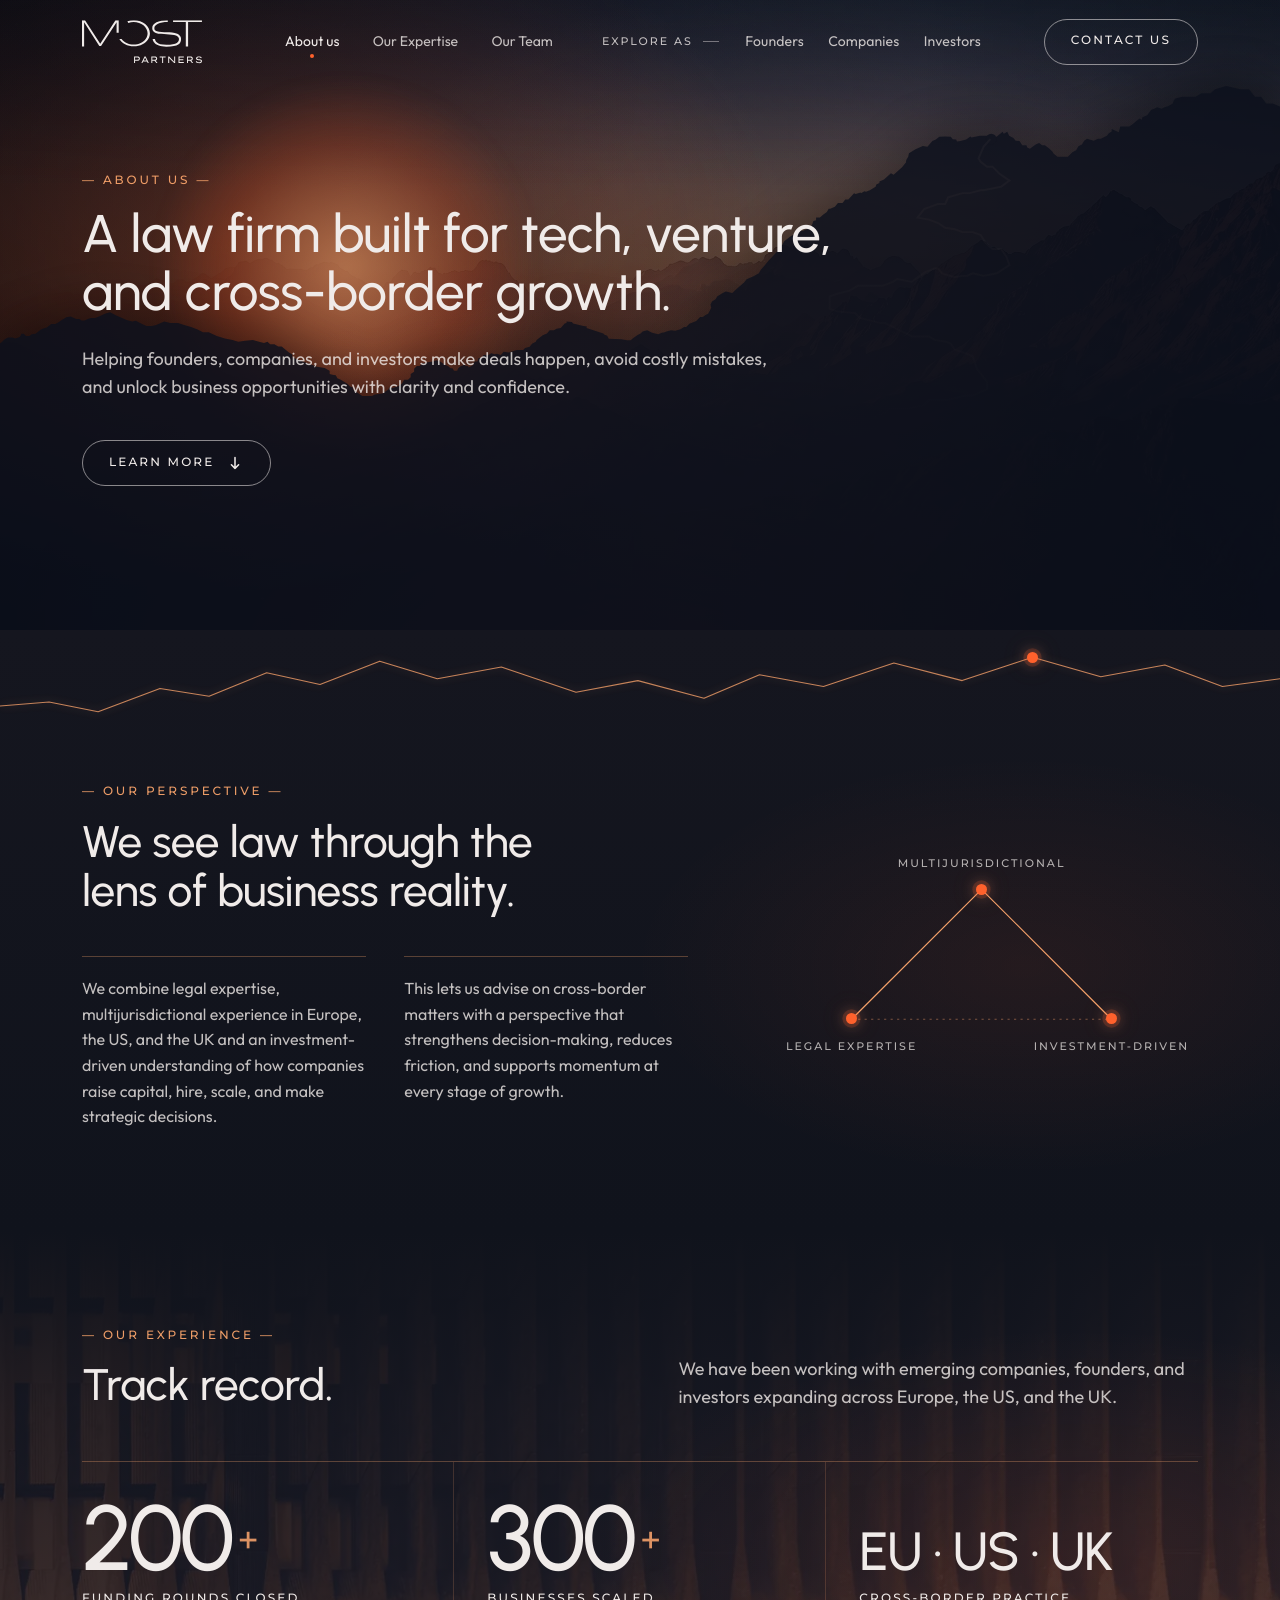
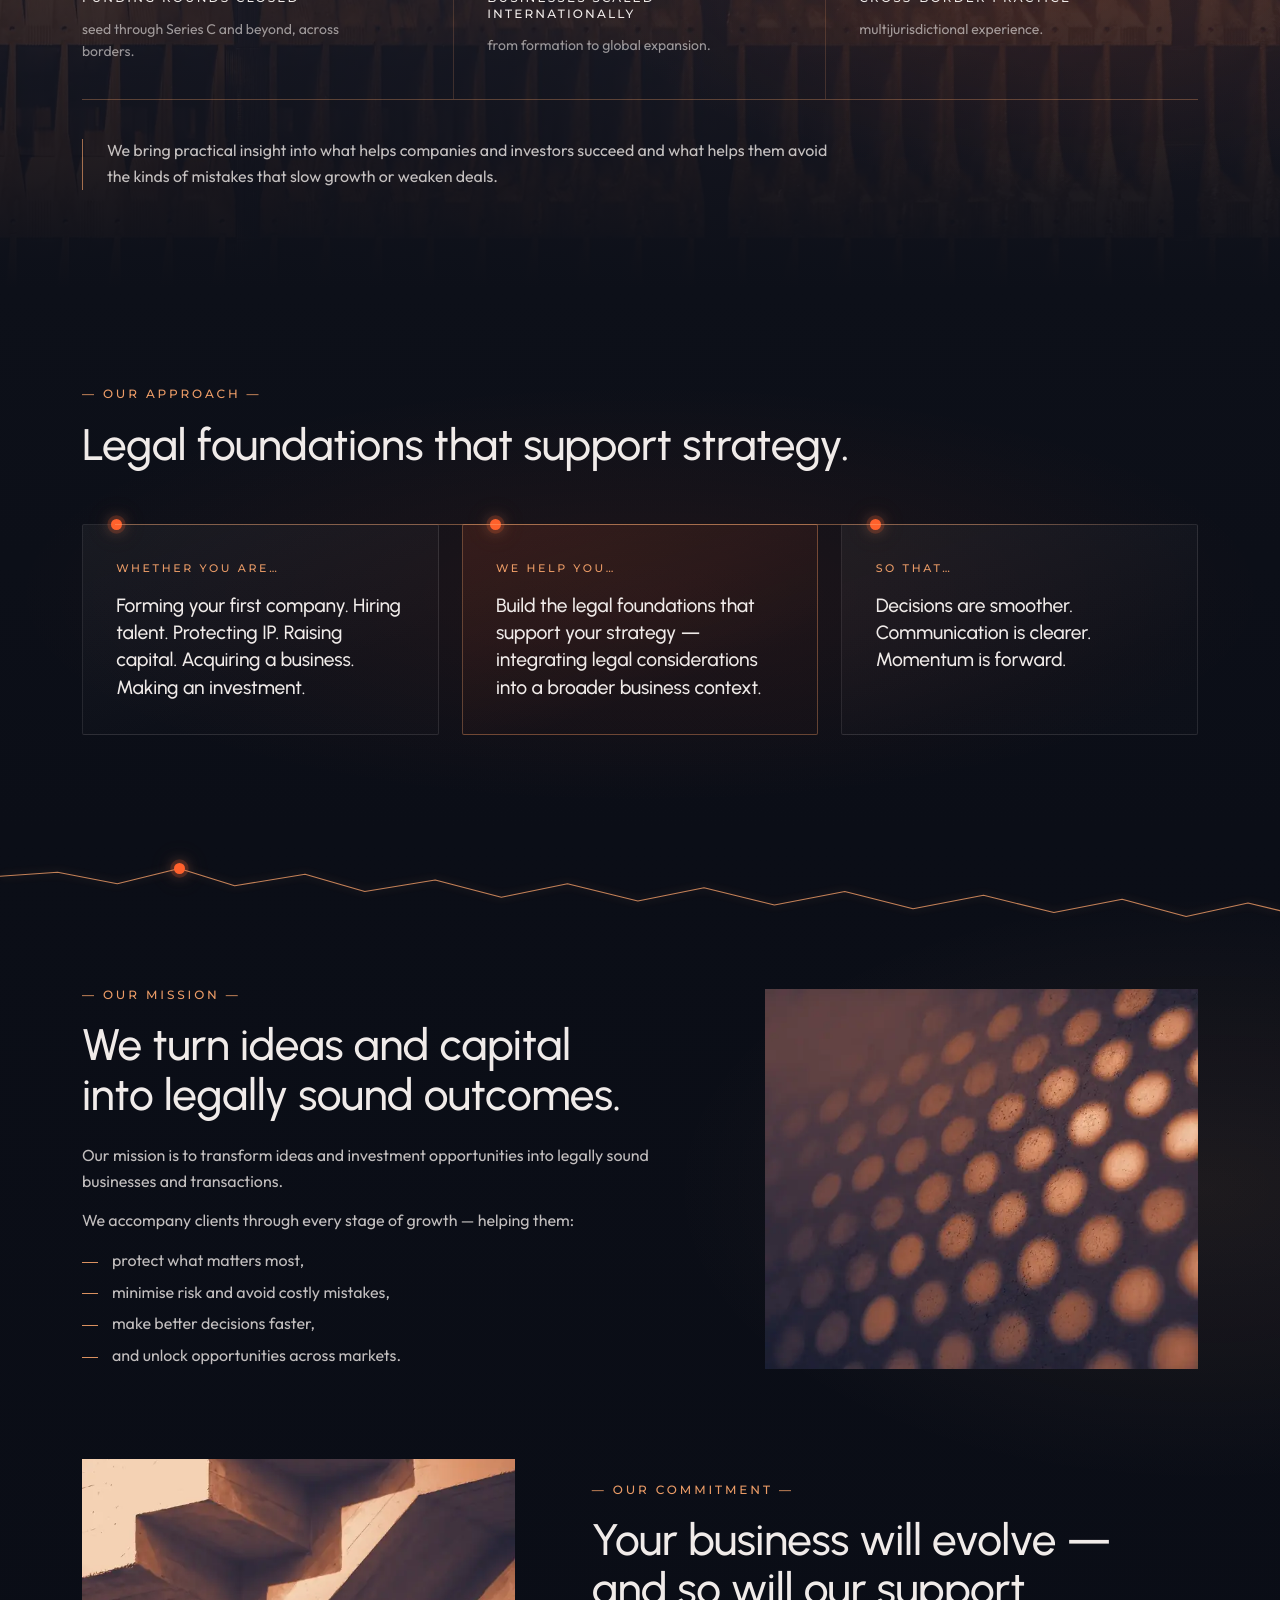
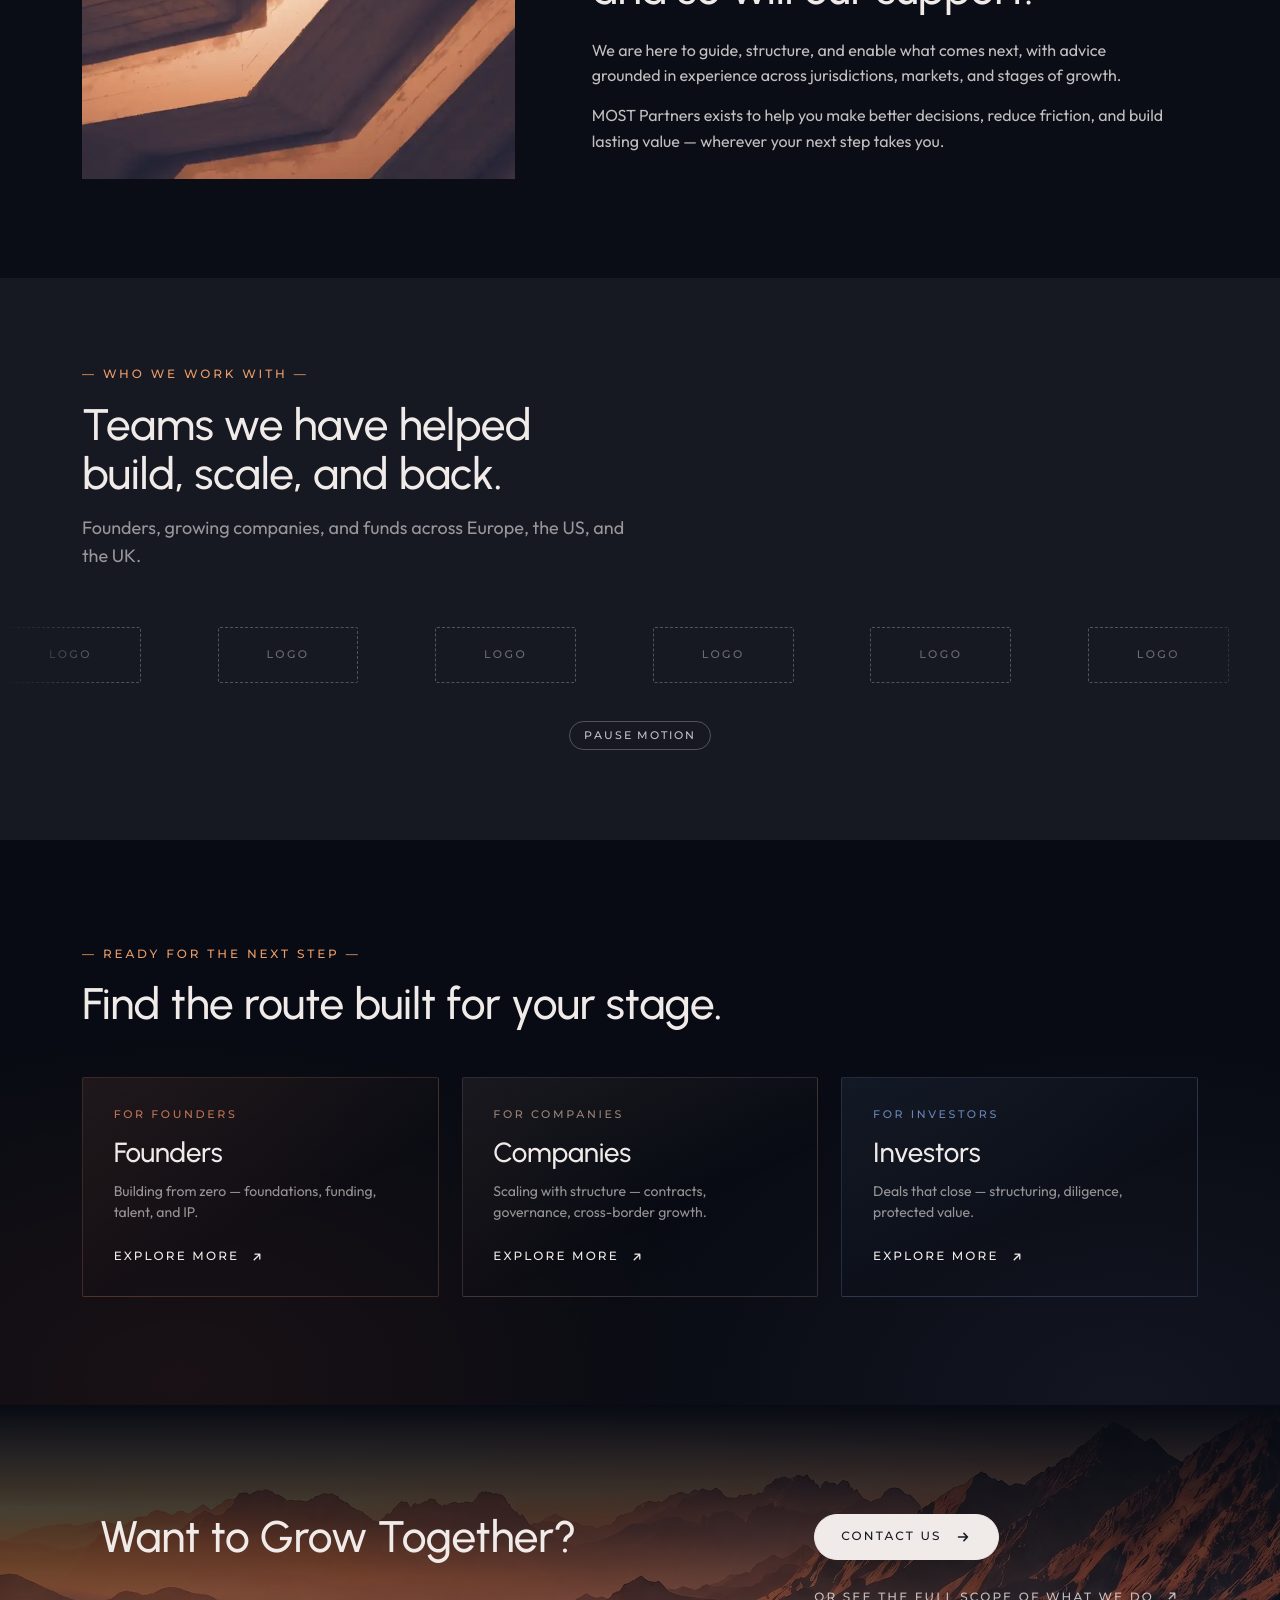
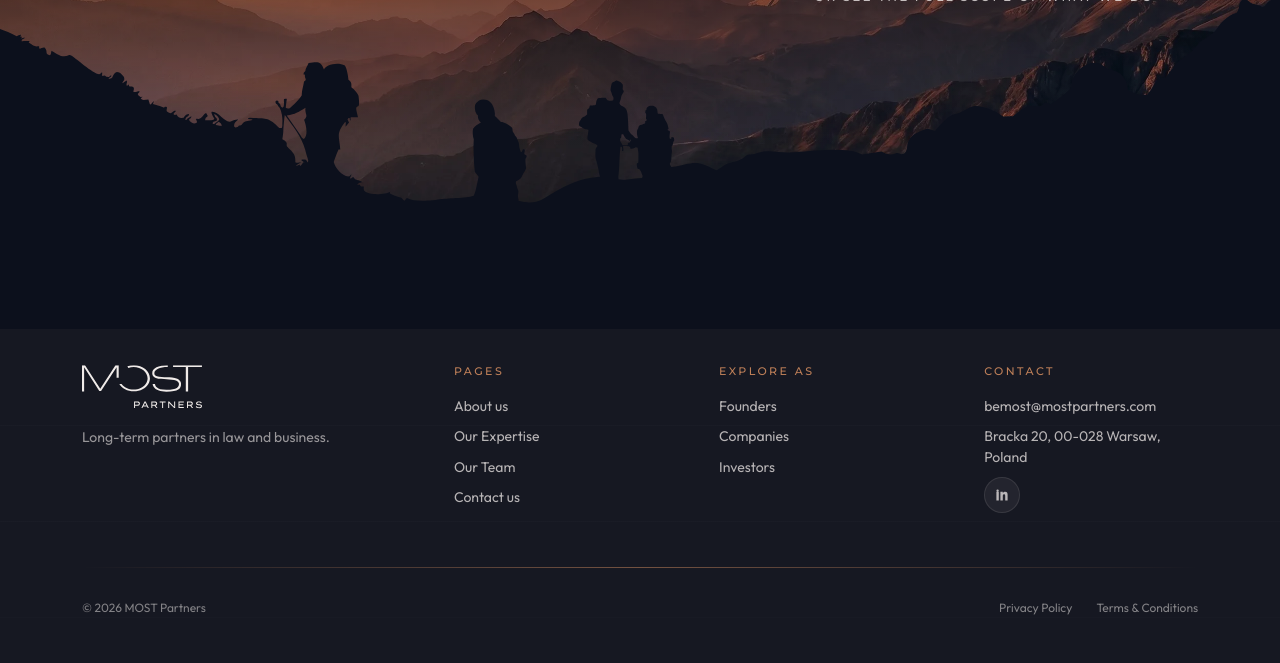
==== commit b5d9271d: "About: the wireframe's section map, architecture inside the chapters The page now follows the approv" ====
--- a/about-us.html
+++ b/about-us.html
@@ -159,183 +159,88 @@
         </div>
       </section>
 
-      <!-- PHOTO BREAK 1: architecture / partnership -->
-      <figure class="photo-break">
-        <picture>
-          <source media="(max-width: 599px) and (orientation: portrait)" srcset="about-break-coffers-crop.webp 1104w, about-break-coffers-crop-800.webp 800w" sizes="100vw" width="1104" height="823" />
-          <img src="about-break-coffers.webp" srcset="about-break-coffers-640.webp 640w, about-break-coffers-1024.webp 1024w, about-break-coffers.webp 1920w" sizes="(min-width: 1024px) 1920px, (min-width: 768px) 100vw, (orientation: landscape) and (max-height: 500px) 100vw, 175vw" width="1920" height="823" alt="A coffered concrete ceiling, close up" loading="lazy" decoding="async" />
-        </picture>
-        <figcaption class="photo-break__caption" data-reveal>
-          <span class="photo-break__index">— 01</span>
-          <a class="photo-break__line" href="our-team.html">Long-term partners in law and&nbsp;business.<span class="sr-only"> Meet our team</span></a>
-        </figcaption>
-      </figure>
-
-      <!-- PERSPECTIVE: editorial pull-quote -->
+      <!-- The wireframe's section map (22.09): perspective, experience,
+           approach, then Mission and Commitment - text beside a photograph,
+           as approved - the client marks, the three routes and the closing
+           band. Architecture is worked into the sections (a texture under the
+           figures, the two photographs the wireframe asks for) instead of
+           standing between them as full-width breaks. -->
+
+      <!-- OUR PERSPECTIVE: the statement and G1's two paragraphs, beside the
+           diagram of the three things they combine -->
       <section class="perspective has-trail has-trail--a" id="perspective" aria-labelledby="perspective-title">
         <span class="has-trail__dot" aria-hidden="true"></span>
-        <p class="perspective__step" data-reveal><span>01</span> our perspective</p>
-        <div class="perspective__frame">
-          <span class="perspective__quote perspective__quote--open" aria-hidden="true">“</span>
-          <h2 class="perspective__title" id="perspective-title" data-reveal style="--reveal-delay: 90ms">
-            We see law through the lens of business&nbsp;reality.
-          </h2>
-          <span class="perspective__quote perspective__quote--close" aria-hidden="true">”</span>
-        </div>
-        <div class="perspective__pillars" data-reveal style="--reveal-delay: 180ms">
-          <p>We combine legal expertise, multijurisdictional experience in Europe, the US, and the UK and an investment-driven understanding of how companies raise capital, hire, scale, and make strategic&nbsp;decisions.</p>
-          <p>This lets us advise on cross-border matters with a perspective that strengthens decision-making, reduces friction, and supports momentum at every stage of&nbsp;growth.</p>
-        </div>
-        <div class="perspective__triangulation">
-          <svg viewBox="0 0 400 200" preserveAspectRatio="xMidYMid meet" aria-hidden="true">
-            <path class="tri-edge" d="M80 160 L 200 40 L 320 160" />
-            <path class="tri-base" d="M80 160 H 320" />
-          </svg>
-          <span aria-hidden="true"></span><span aria-hidden="true"></span><span aria-hidden="true"></span>
-          <b>legal expertise</b>
-          <b>investment-driven</b>
-          <b>multijurisdictional</b>
-        </div>
-      </section>
-
-      <!-- TRACK RECORD: numbers AS the layout -->
+        <div class="perspective__inner">
+          <div class="perspective__text">
+            <p class="ab-eyebrow" data-reveal>&mdash; our perspective &mdash;</p>
+            <h2 class="perspective__title" id="perspective-title" data-reveal style="--reveal-delay: 90ms">We see law through the lens of business&nbsp;reality.</h2>
+            <div class="perspective__pillars" data-reveal style="--reveal-delay: 180ms">
+              <p>We combine legal expertise, multijurisdictional experience in Europe, the US, and the UK and an investment-driven understanding of how companies raise capital, hire, scale, and make strategic&nbsp;decisions.</p>
+              <p>This lets us advise on cross-border matters with a perspective that strengthens decision-making, reduces friction, and supports momentum at every stage of&nbsp;growth.</p>
+            </div>
+          </div>
+          <div class="perspective__triangulation" data-reveal style="--reveal-delay: 260ms">
+            <svg viewBox="0 0 400 200" preserveAspectRatio="xMidYMid meet" aria-hidden="true">
+              <path class="tri-edge" d="M80 160 L 200 40 L 320 160" />
+              <path class="tri-base" d="M80 160 H 320" />
+            </svg>
+            <span aria-hidden="true"></span><span aria-hidden="true"></span><span aria-hidden="true"></span>
+            <b>legal expertise</b>
+            <b>investment-driven</b>
+            <b>multijurisdictional</b>
+          </div>
+        </div>
+      </section>
+
+      <!-- OUR EXPERIENCE: the numbers are the layout, over a close-up of
+           concrete fins - architecture as rhythm, not a picture of a building -->
       <section class="track-record" id="track-record" aria-labelledby="track-record-title">
-        <header class="track-record__head" data-reveal>
-          <p class="track-record__step"><span>02</span> our experience</p>
-          <h2 class="track-record__title" id="track-record-title">
-            Track&nbsp;record.
-          </h2>
-          <p class="track-record__lede">
-            We have been working with emerging companies, founders, and investors expanding across Europe, the US, and the&nbsp;UK.
-          </p>
-        </header>
-
-        <div class="track-record__numbers">
-          <div class="big-stat" data-reveal>
-            <p class="big-stat__num">200<span>+</span></p>
-            <p class="big-stat__label">funding rounds closed</p>
-            <p class="big-stat__copy">seed through Series&nbsp;C and beyond, across borders.</p>
-          </div>
-          <div class="big-stat" data-reveal style="--reveal-delay: 120ms">
-            <p class="big-stat__num">300<span>+</span></p>
-            <p class="big-stat__label">businesses scaled internationally</p>
-            <p class="big-stat__copy">from formation to global&nbsp;expansion.</p>
-          </div>
-          <div class="big-stat big-stat--small" data-reveal style="--reveal-delay: 240ms">
-            <p class="big-stat__num big-stat__num--word">EU · US · UK</p>
-            <p class="big-stat__label">cross-border practice</p>
-            <p class="big-stat__copy">multijurisdictional&nbsp;experience.</p>
-          </div>
-        </div>
-
-        <footer class="track-record__foot" data-reveal>
-          <p>
-            We bring practical insight into what helps companies and investors succeed and what helps them avoid the kinds of mistakes that slow growth or weaken&nbsp;deals.
-          </p>
-        </footer>
-      </section>
-
-      <!-- PHOTO BREAK 2 -->
-      <figure class="photo-break photo-break--right">
-        <picture>
-          <source media="(max-width: 599px) and (orientation: portrait)" srcset="about-break-fins-crop.webp 1104w, about-break-fins-crop-800.webp 800w" sizes="100vw" width="1104" height="823" />
-          <img src="about-break-fins.webp" srcset="about-break-fins-640.webp 640w, about-break-fins-1024.webp 1024w, about-break-fins.webp 1920w" sizes="(min-width: 1024px) 1920px, (min-width: 768px) 100vw, (orientation: landscape) and (max-height: 500px) 100vw, 175vw" width="1920" height="823" alt="Concrete fins repeating along a facade" loading="lazy" decoding="async" />
-        </picture>
-        <figcaption class="photo-break__caption" data-reveal>
-          <span class="photo-break__index">— 02</span>
-          <span class="photo-break__line">Practical insight, built on cross-border&nbsp;experience.</span>
-        </figcaption>
-      </figure>
-
-      <!-- ASCENT: four lifecycle stages -->
-      <section class="ascent has-trail has-trail--b" id="ascent" aria-labelledby="ascent-title">
-        <span class="has-trail__dot" aria-hidden="true"></span>
-        <header class="ascent__head" data-reveal>
-          <p class="ascent__eyebrow">
-            <span class="ascent__eyebrow-rule" aria-hidden="true"></span>
-            Strategic advisors. Trusted&nbsp;partners.
-          </p>
-          <h2 class="ascent__title" id="ascent-title">
-            We walk every founder, company, and investor through the four stages that define the&nbsp;ascent.
-          </h2>
-        </header>
-
-        <ol class="ascent__stages">
-          <li class="ascent__stage ascent__stage--01" data-reveal>
-            <div class="ascent__icon" aria-hidden="true">
-              <svg viewBox="0 0 32 32" fill="none" stroke="currentColor" stroke-width="1.4" stroke-linecap="round" stroke-linejoin="round">
-                <path d="M5 14 L16 5 L27 14 V26 H5 Z" />
-                <path d="M13 26 V18 H19 V26" />
-              </svg>
+        <div class="track-record__bg" aria-hidden="true">
+          <img src="about-break-fins.webp" srcset="about-break-fins-640.webp 640w, about-break-fins-1024.webp 1024w, about-break-fins.webp 1920w" sizes="(min-width: 1024px) 100vw, 200vw" width="1920" height="823" alt="" loading="lazy" decoding="async" />
+        </div>
+        <div class="track-record__inner">
+          <header class="track-record__head" data-reveal>
+            <div class="track-record__heading">
+              <p class="ab-eyebrow">&mdash; our experience &mdash;</p>
+              <h2 class="track-record__title" id="track-record-title">Track&nbsp;record.</h2>
             </div>
-            <p class="ascent__step">Stage 01</p>
-            <h3 class="ascent__name">Formation</h3>
-            <p class="ascent__copy">Company setup, founders' agreements, and the structures that make future rounds&nbsp;clean.</p>
-          </li>
-
-          <li class="ascent__stage ascent__stage--02" data-reveal style="--reveal-delay: 110ms">
-            <div class="ascent__icon" aria-hidden="true">
-              <svg viewBox="0 0 32 32" fill="none" stroke="currentColor" stroke-width="1.4" stroke-linecap="round" stroke-linejoin="round">
-                <path d="M6 26 V8 L16 18 L26 8 V26" />
-              </svg>
+            <p class="track-record__lede">
+              We have been working with emerging companies, founders, and investors expanding across Europe, the US, and the&nbsp;UK.
+            </p>
+          </header>
+
+          <div class="track-record__numbers">
+            <div class="big-stat" data-reveal>
+              <p class="big-stat__num">200<span>+</span></p>
+              <p class="big-stat__label">funding rounds closed</p>
+              <p class="big-stat__copy">seed through Series&nbsp;C and beyond, across borders.</p>
             </div>
-            <p class="ascent__step">Stage 02</p>
-            <h3 class="ascent__name">Funding</h3>
-            <p class="ascent__copy">SAFEs, term sheets, convertibles, VC and venture debt&nbsp;— closed with clarity, speed, and&nbsp;confidence.</p>
-          </li>
-
-          <li class="ascent__stage ascent__stage--03" data-reveal style="--reveal-delay: 220ms">
-            <div class="ascent__icon" aria-hidden="true">
-              <svg viewBox="0 0 32 32" fill="none" stroke="currentColor" stroke-width="1.4" stroke-linecap="round" stroke-linejoin="round">
-                <path d="M6 22 L13 15 L18 20 L26 10" />
-                <path d="M19 10 H26 V17" />
-              </svg>
+            <div class="big-stat" data-reveal style="--reveal-delay: 120ms">
+              <p class="big-stat__num">300<span>+</span></p>
+              <p class="big-stat__label">businesses scaled internationally</p>
+              <p class="big-stat__copy">from formation to global&nbsp;expansion.</p>
             </div>
-            <p class="ascent__step">Stage 03</p>
-            <h3 class="ascent__name">Growth</h3>
-            <p class="ascent__copy">Commercial contracts, hiring, ESOPs, IP, and the day-to-day legal infrastructure for scaling&nbsp;teams.</p>
-          </li>
-
-          <li class="ascent__stage ascent__stage--04" data-reveal style="--reveal-delay: 330ms">
-            <div class="ascent__icon" aria-hidden="true">
-              <svg viewBox="0 0 32 32" fill="none" stroke="currentColor" stroke-width="1.4" stroke-linecap="round" stroke-linejoin="round">
-                <circle cx="16" cy="16" r="11" />
-                <path d="M5 16 H27" />
-                <path d="M16 5 C 20 9, 20 23, 16 27 C 12 23, 12 9, 16 5 Z" />
-              </svg>
+            <div class="big-stat big-stat--small" data-reveal style="--reveal-delay: 240ms">
+              <p class="big-stat__num big-stat__num--word">EU · US · UK</p>
+              <p class="big-stat__label">cross-border practice</p>
+              <p class="big-stat__copy">multijurisdictional&nbsp;experience.</p>
             </div>
-            <p class="ascent__step">Stage 04</p>
-            <h3 class="ascent__name">Global Expansion</h3>
-            <p class="ascent__copy">Cross-border structures, subsidiaries, M&amp;A and exits across Poland, the UK, the US, and&nbsp;beyond.</p>
-          </li>
-        </ol>
-
-        <nav class="ascent__paths" aria-label="Audience pages">
-          <span class="ascent__paths-label">Follow the ascent from where you stand</span>
-          <a href="for-founders.html">Founders</a>
-          <a href="for-companies.html">Companies</a>
-          <a href="for-investors.html">Investors</a>
-        </nav>
-
-        <div class="ascent__trail" aria-hidden="true">
-          <svg class="ascent__route" viewBox="0 0 1200 200" preserveAspectRatio="none">
-            <path vector-effect="non-scaling-stroke"
-                  d="M0 166 C 60 160, 100 150, 150 150 C 250 150, 330 118, 450 112 C 570 106, 640 66, 750 62 C 860 66, 940 96, 1050 98 C 1110 99, 1160 104, 1200 110" />
-          </svg>
-          <span class="ascent__mark ascent__mark--01"></span>
-          <span class="ascent__mark ascent__mark--02"></span>
-          <span class="ascent__mark ascent__mark--03"></span>
-          <span class="ascent__mark ascent__mark--04"></span>
-        </div>
-      </section>
-
-      <!-- PHILOSOPHY: stacked overlapping cards -->
+          </div>
+
+          <footer class="track-record__foot" data-reveal>
+            <p>
+              We bring practical insight into what helps companies and investors succeed and what helps them avoid the kinds of mistakes that slow growth or weaken&nbsp;deals.
+            </p>
+          </footer>
+        </div>
+      </section>
+
+      <!-- OUR APPROACH: whether you are..., we help you..., so that... - read
+           in order along one leader -->
       <section class="philosophy" id="philosophy" aria-labelledby="philosophy-title">
         <div class="philosophy__head" data-reveal>
-          <p class="philosophy__step"><span>03</span> our approach</p>
-          <h2 class="philosophy__title" id="philosophy-title">
-            Legal foundations that support&nbsp;strategy.
-          </h2>
+          <p class="ab-eyebrow">&mdash; our approach &mdash;</p>
+          <h2 class="philosophy__title" id="philosophy-title">Legal foundations that support&nbsp;strategy.</h2>
         </div>
 
         <div class="philosophy__stack">
@@ -354,27 +259,16 @@
         </div>
       </section>
 
-      <!-- PHOTO BREAK 3 -->
-      <figure class="photo-break">
-        <picture>
-          <source media="(max-width: 599px) and (orientation: portrait)" srcset="about-break-slabs-crop.webp 1104w, about-break-slabs-crop-800.webp 800w" sizes="100vw" width="1104" height="823" />
-          <img src="about-break-slabs.webp" srcset="about-break-slabs-640.webp 640w, about-break-slabs-1024.webp 1024w, about-break-slabs.webp 1920w" sizes="(min-width: 1024px) 1920px, (min-width: 768px) 100vw, (orientation: landscape) and (max-height: 500px) 100vw, 175vw" width="1920" height="823" alt="Cantilevered floor slabs in low sun" loading="lazy" decoding="async" />
-        </picture>
-        <figcaption class="photo-break__caption" data-reveal>
-          <span class="photo-break__index">— 03</span>
-          <span class="photo-break__line">Legal foundations that support&nbsp;strategy.</span>
-        </figcaption>
-      </figure>
-
       <!-- MISSION & COMMITMENT: the wireframe's two rows, approved as drawn on
            22.09 - text beside a photograph, then a photograph beside text.
-           Copy is G1 word for word; only the mission heading is the wireframe's. -->
-      <section class="manifesto has-trail has-trail--a" id="our-mission" aria-labelledby="our-mission-title">
+           Copy is G1 word for word; only the mission heading is the wireframe's.
+           Each photograph is as tall as the text beside it. -->
+      <section class="manifesto has-trail has-trail--b" id="our-mission" aria-labelledby="our-mission-title">
         <span class="has-trail__dot" aria-hidden="true"></span>
 
         <div class="manifesto__row">
           <div class="manifesto__text" data-reveal>
-            <p class="manifesto__step"><span>04</span> our mission</p>
+            <p class="ab-eyebrow">&mdash; our mission &mdash;</p>
             <h2 class="manifesto__title" id="our-mission-title">We turn ideas and capital into legally sound&nbsp;outcomes.</h2>
             <p class="manifesto__copy">Our mission is to transform ideas and investment opportunities into legally sound businesses and&nbsp;transactions.</p>
             <p class="manifesto__copy">We accompany clients through every stage of growth&nbsp;— helping&nbsp;them:</p>
@@ -386,16 +280,16 @@
             </ul>
           </div>
           <figure class="manifesto__media" data-reveal style="--reveal-delay: 140ms">
-            <img src="about-mission.webp" srcset="about-mission-640.webp 640w, about-mission-1024.webp 1024w, about-mission.webp 1100w" sizes="(min-width: 1024px) 1100px, (orientation: landscape) and (max-height: 500px) 48vw, (min-width: 768px) 60vw, calc(100vw - 20px)" width="1100" height="1100" alt="" loading="lazy" decoding="async" />
+            <img src="about-mission.webp" srcset="about-mission-640.webp 640w, about-mission-1024.webp 1024w, about-mission.webp 1100w" sizes="(min-width: 1024px) 40vw, (orientation: landscape) and (max-height: 500px) 48vw, (min-width: 768px) 48vw, 100vw" width="1100" height="1100" alt="" loading="lazy" decoding="async" />
           </figure>
         </div>
 
         <div class="manifesto__row manifesto__row--flip" id="our-commitment">
           <figure class="manifesto__media" data-reveal>
-            <img src="about-commitment.webp" srcset="about-commitment-640.webp 640w, about-commitment-1024.webp 1024w, about-commitment.webp 1100w" sizes="(min-width: 1024px) 1100px, (orientation: landscape) and (max-height: 500px) 48vw, (min-width: 768px) 60vw, calc(100vw - 20px)" width="1100" height="1100" alt="" loading="lazy" decoding="async" />
+            <img src="about-commitment.webp" srcset="about-commitment-640.webp 640w, about-commitment-1024.webp 1024w, about-commitment.webp 1100w" sizes="(min-width: 1024px) 40vw, (orientation: landscape) and (max-height: 500px) 48vw, (min-width: 768px) 48vw, 100vw" width="1100" height="1100" alt="" loading="lazy" decoding="async" />
           </figure>
           <div class="manifesto__text" data-reveal style="--reveal-delay: 140ms">
-            <p class="manifesto__step"><span>05</span> our commitment</p>
+            <p class="ab-eyebrow">&mdash; our commitment &mdash;</p>
             <h2 class="manifesto__title" id="our-commitment-title">Your business will evolve&nbsp;— and so will our&nbsp;support.</h2>
             <p class="manifesto__copy">We are here to guide, structure, and enable what comes next, with advice grounded in experience across jurisdictions, markets, and stages of&nbsp;growth.</p>
             <p class="manifesto__copy">MOST Partners exists to help you make better decisions, reduce friction, and build lasting value&nbsp;— wherever your next step takes&nbsp;you.</p>
--- a/styles.css
+++ b/styles.css
@@ -1116,911 +1116,9 @@
 
 /* ---------- 1a. ABOUT FOLD â€” pinned scrollytelling ---------- */
 
-/* ---------- 1b. ASCENT â€” four lifecycle stages, staircase ---------- */
-
-.ascent {
-  position: relative;
-  min-height: 100svh;
-  padding: clamp(72px, 10vh, 120px) var(--container-x) clamp(96px, 13vh, 160px);
-  background:
-    radial-gradient(900px 600px at 88% 92%, rgba(255, 97, 44, 0.16), transparent 70%),
-    radial-gradient(700px 500px at 8% 10%, rgba(48, 62, 89, 0.18), transparent 72%),
-    linear-gradient(180deg, #0c0e1a 0%, #050810 100%);
-  overflow: hidden;
-  display: flex;
-  flex-direction: column;
-  justify-content: center;
-}
-
-/* Label left, statement right - but on the same first baseline. Bottom
-   alignment hung the label 198px below the top of a four-line headline,
-   in the middle of an otherwise empty quadrant. */
-.ascent__head {
-  position: relative;
-  width: 100%;
-  max-width: 1280px;
-  margin: 0 auto clamp(56px, 8vh, 96px);
-  display: grid;
-  grid-template-columns: minmax(0, 0.36fr) minmax(0, 0.64fr);
-  gap: clamp(32px, 5vw, 80px);
-  align-items: baseline;
-}
-
-.ascent__eyebrow {
-  margin: 0;
-  color: rgba(240, 235, 233, 0.5);
-  font: 500 11px / 1.4 "Montserrat", system-ui, sans-serif;
-  letter-spacing: 0.28em;
-  text-transform: uppercase;
-  max-width: 300px;
-}
-
-/* As a flex item competing with two lines of tracked-out caps inside a
-   260px box, this rule resolved to 0px wide at every width and never drew
-   at all. Sitting on the baseline in front of the label, it does. */
-.ascent__eyebrow-rule {
-  display: inline-block;
-  width: 44px;
-  height: 1px;
-  margin-right: 12px;
-  vertical-align: middle;
-  background: linear-gradient(90deg, rgba(255, 168, 110, 0.55), transparent);
-}
-
-.ascent__title {
-  margin: 0;
-  color: var(--light);
-  font: 500 clamp(30px, 4.2vw, 56px) / 1.06 "Urbanist", system-ui, sans-serif;
-  letter-spacing: -0.005em;
-  text-wrap: balance;
-}
-
-/* The ascent line is a route like every other route on the site: the same
-   warm hairline, the same glow, the same left-to-right draw-in. It sits in
-   flow below the stage cards rather than behind them, so it holds the same
-   distance from them however tall the section grows, and its four peaks
-   rise and fall exactly as the cards do. The stroke is non-scaling, so
-   stretching the viewBox to the section width moves the geometry without
-   ever thickening the line. */
-/* The heading names founders, companies and investors; this is where the
-   page stops naming them and starts pointing at them. */
-.ascent__paths {
-  position: relative;
-  z-index: 1;
-  margin: clamp(30px, 4vh, 48px) auto 0;
-  display: flex;
-  flex-wrap: wrap;
-  align-items: baseline;
-  justify-content: center;
-  gap: 12px clamp(18px, 2.4vw, 34px);
-}
-
-.ascent__paths-label {
-  color: rgba(240, 235, 233, 0.5);
-  font: 500 11px / 1.4 "Montserrat", system-ui, sans-serif;
-  letter-spacing: 0.28em;
-  text-transform: uppercase;
-}
-
-.ascent__paths a {
-  position: relative;
-  color: rgba(255, 168, 110, 0.92);
-  font: 400 clamp(15px, 1.15vw, 17px) / 1.4 "Outfit", system-ui, sans-serif;
-  text-decoration: none;
-}
-
-.ascent__paths a::after {
-  content: "";
-  position: absolute;
-  left: 0;
-  right: 0;
-  bottom: -4px;
-  height: 1px;
-  background: currentColor;
-  opacity: 0.35;
-  transition: opacity 220ms var(--ease-out);
-}
-
-.ascent__paths a:hover::after,
-.ascent__paths a:focus-visible::after {
-  opacity: 1;
-}
-
-.ascent__trail {
-  position: relative;
-  z-index: 1;
-  height: clamp(64px, 8vh, 100px);
-  margin: clamp(26px, 3.4vh, 44px) calc(var(--container-x) * -1) 0;
-  pointer-events: none;
-}
-
-.ascent__route {
-  position: absolute;
-  inset: 0;
-  width: 100%;
-  height: 100%;
-  pointer-events: none;
-  filter: drop-shadow(0 0 5px var(--trail-glow));
-  clip-path: inset(0 100% 0 0);
-  transition: clip-path 1.6s var(--ease-out) 320ms;
-}
-
-.ascent.is-visible .ascent__route {
-  clip-path: inset(0 0 0 0);
-}
-
-.ascent__route path {
-  stroke: var(--trail-line);
-  stroke-width: var(--trail-width);
-  fill: none;
-  stroke-linecap: round;
-  stroke-linejoin: round;
-}
-
-/* Checkpoints ride the route the way they do on every other line. The peaks
-   sit at fixed fractions of the stretched viewBox, so a percentage of the
-   route's own box lands on them at any width. */
-.ascent__mark {
-  position: absolute;
-  margin: calc(var(--marker-size) / -2) 0 0 calc(var(--marker-size) / -2);
-  width: var(--marker-size);
-  height: var(--marker-size);
-  border-radius: 50%;
-  background: var(--marker-core);
-  box-shadow: var(--marker-shadow);
-  opacity: 0;
-  transition: opacity 500ms var(--ease-out);
-}
-
-.ascent.is-visible .ascent__mark {
-  opacity: 1;
-}
-
-/* left = x/1200, top = y/200 of the route's viewBox */
-.ascent__mark--01 { left: 12.5%; top: 75%; transition-delay: 700ms; }
-.ascent__mark--02 { left: 37.5%; top: 56%; transition-delay: 900ms; }
-.ascent__mark--03 { left: 62.5%; top: 31%; transition-delay: 1100ms; }
-.ascent__mark--04 { left: 87.5%; top: 49%; transition-delay: 1300ms; }
-
-@media (prefers-reduced-motion: reduce) {
-  .ascent__route {
-    clip-path: none;
-    transition: none;
-  }
-  .ascent__mark {
-    opacity: 1;
-    transition: none;
-  }
-}
-
-.ascent__stages {
-  position: relative;
-  z-index: 1;
-  list-style: none;
-  margin: 0 auto;
-  padding: 0;
-  max-width: 1280px;
-  display: grid;
-  grid-template-columns: repeat(4, 1fr);
-  gap: clamp(14px, 1.6vw, 22px);
-  align-items: end;
-}
-
-.ascent__stage {
-  position: relative;
-  padding: clamp(22px, 2.6vh, 32px) clamp(20px, 2vw, 28px);
-  background: linear-gradient(180deg, rgba(20, 24, 38, 0.92), rgba(10, 13, 24, 0.92));
-  border: 1px solid rgba(240, 235, 233, 0.09);
-  border-radius: 16px;
-  box-shadow: 0 24px 60px rgba(4, 6, 12, 0.45);
-  display: flex;
-  flex-direction: column;
-  gap: 10px;
-}
-
-.ascent__stage--01 { transform: translateY(0); }
-.ascent__stage--02 { transform: translateY(-32px); }
-.ascent__stage--03 { transform: translateY(-72px); }
-.ascent__stage--04 { transform: translateY(-44px); }
-
-.ascent__icon {
-  width: 52px;
-  height: 52px;
-  display: grid;
-  place-items: center;
-  border-radius: 999px;
-  background: rgba(255, 168, 110, 0.06);
-  border: 1px solid rgba(255, 168, 110, 0.22);
-  color: rgba(255, 168, 110, 0.8);
-  margin-bottom: 14px;
-}
-
-.ascent__icon svg {
-  width: 22px;
-  height: 22px;
-}
-
-.ascent__step {
-  margin: 0;
-  color: rgba(255, 168, 110, 0.65);
-  font: 500 10px / 1 "Montserrat", system-ui, sans-serif;
-  letter-spacing: 0.28em;
-  text-transform: uppercase;
-}
-
-.ascent__name {
-  margin: 0;
-  color: var(--light);
-  font: 500 clamp(20px, 1.7vw, 26px) / 1.15 "Urbanist", system-ui, sans-serif;
-  letter-spacing: -0.005em;
-}
-
-.ascent__copy {
-  margin: 6px 0 0;
-  color: rgba(240, 235, 233, 0.72);
-  font: 400 13.5px / 1.55 "Outfit", system-ui, sans-serif;
-  text-wrap: pretty;
-}
-
-@media (max-width: 1180px) {
-  .ascent__head {
-    grid-template-columns: 1fr;
-    gap: 18px;
-  }
-  .ascent__stages {
-    grid-template-columns: repeat(2, 1fr);
-    gap: 18px;
-  }
-  .ascent__stage--01,
-  .ascent__stage--02,
-  .ascent__stage--03,
-  .ascent__stage--04 {
-    transform: none;
-  }
-  .ascent__trail { display: none; }
-  .ascent__paths { margin-bottom: clamp(8px, 2vh, 24px); }
-}
-
-@media (max-width: 720px) {
-  .ascent__stages {
-    grid-template-columns: 1fr;
-  }
-}
-
-/* ---------- 2. PERSPECTIVE â€” editorial pull-quote ---------- */
-
-.perspective {
-  position: relative;
-  min-height: 100svh;
-  padding: clamp(88px, 12vh, 140px) var(--container-x);
-  background:
-    radial-gradient(800px 500px at 50% 30%, rgba(48, 62, 89, 0.32), transparent 70%),
-    linear-gradient(180deg, #050810 0%, #070912 100%);
-  overflow: hidden;
-  text-align: center;
-  display: flex;
-  flex-direction: column;
-  justify-content: center;
-}
-
-/* The marks bracket the line they are quoting. They used to sit at the
-   corners of a box spanning almost the whole section - the opening one
-   above and left of the eyebrow, the closing one 300px below the text,
-   next to nothing. Wrapping the heading makes them track it at any size.
-   The outward offset is a percentage of the frame, so the marks move
-   inward as the column narrows instead of clipping against overflow. */
-/* The marks are laid out beside the line they quote rather than positioned
-   at magic offsets: the opening one aligns to the top of the heading box,
-   the closing one to the bottom, so they follow it through any wrap,
-   type size or font substitution. A line-height of 1 keeps each glyph in
-   a predictable em box - at 0.5 the ink floated most of a line above where
-   the box said it was. */
-.perspective__frame {
-  position: relative;
-  z-index: 1;
-  max-width: 1000px;
-  margin: 0 auto clamp(36px, 5vh, 60px);
-  display: flex;
-  align-items: stretch;
-  justify-content: center;
-  gap: clamp(2px, 1vw, 16px);
-}
-
-.perspective__quote {
-  flex: 0 0 auto;
-  color: rgba(255, 97, 44, 0.16);
-  font: 600 clamp(64px, 6.4vw, 112px) / 1 "Urbanist", system-ui, sans-serif;
-  letter-spacing: -0.04em;
-  pointer-events: none;
-  user-select: none;
-}
-
-.perspective__quote--open {
-  align-self: flex-start;
-}
-
-.perspective__quote--close {
-  align-self: flex-end;
-}
-
-.perspective__step {
-  position: relative;
-  z-index: 1;
-  margin: 0 0 32px;
-  color: rgba(240, 235, 233, 0.5);
-  font: 500 11px / 1.2 "Montserrat", system-ui, sans-serif;
-  letter-spacing: 0.32em;
-  text-transform: uppercase;
-}
-
-.perspective__step span {
-  color: var(--orange);
-  font-family: "Urbanist", system-ui, sans-serif;
-  font-size: 14px;
-  letter-spacing: 0;
-  margin-right: 8px;
-}
-
-.perspective__title {
-  position: relative;
-  z-index: 1;
-  flex: 0 1 880px;
-  margin: 0;
-  color: var(--light);
-  font: italic 500 clamp(30px, 4.2vw, 56px) / 1.1 "Urbanist", system-ui, sans-serif;
-  letter-spacing: -0.005em;
-  text-wrap: balance;
-}
-
-.perspective__pillars {
-  position: relative;
-  z-index: 1;
-  max-width: 880px;
-  margin: 0 auto;
-  display: grid;
-  grid-template-columns: 1fr 1fr;
-  gap: clamp(28px, 4vw, 64px);
-  text-align: left;
-}
-
-.perspective__pillars p {
-  margin: 0;
-  padding-top: 24px;
-  border-top: 1px solid rgba(255, 168, 110, 0.3);
-  color: var(--light-80);
-  font: 400 clamp(15px, 1.15vw, 17px) / 1.65 "Outfit", system-ui, sans-serif;
-  text-wrap: pretty;
-}
-
-.perspective__pillars p::first-line {
-  color: var(--light);
-}
-
-/* The three points the copy triangulates - law, jurisdictions, capital.
-   Rendered at its natural size so the strokes are the site's true weights
-   rather than whatever a scale factor makes of them, with the vertices as
-   real markers rather than bare SVG circles. */
-.perspective__triangulation {
-  position: relative;
-  z-index: 1;
-  width: min(100%, 400px);
-  aspect-ratio: 2 / 1;
-  margin: clamp(32px, 4vh, 56px) auto 0;
-}
-
-.perspective__triangulation svg {
-  display: block;
-  width: 100%;
-  height: 100%;
-}
-
-.perspective__triangulation .tri-edge {
-  stroke: var(--trail-line);
-  stroke-width: var(--trail-width);
-  fill: none;
-  stroke-linecap: round;
-  stroke-linejoin: round;
-}
-
-.perspective__triangulation .tri-base {
-  stroke: var(--trail-leader);
-  stroke-width: var(--trail-leader-width);
-  stroke-dasharray: var(--trail-leader-dash);
-  fill: none;
-}
-
-/* left = x/400, top = y/200 of the viewBox */
-.perspective__triangulation span {
-  position: absolute;
-  margin: calc(var(--marker-size) / -2) 0 0 calc(var(--marker-size) / -2);
-  width: var(--marker-size);
-  height: var(--marker-size);
-  border-radius: 50%;
-  background: var(--marker-core);
-  box-shadow: var(--marker-shadow);
-}
-
-.perspective__triangulation span:nth-of-type(1) { left: 20%; top: 80%; }
-.perspective__triangulation span:nth-of-type(2) { left: 80%; top: 80%; }
-.perspective__triangulation span:nth-of-type(3) { left: 50%; top: 20%; }
-
-/* The diagram triangulates the three things the paragraph above it names.
-   Unlabelled it was three dots and a triangle. */
-.perspective__triangulation b {
-  position: absolute;
-  color: rgba(240, 235, 233, 0.55);
-  font: 500 10px / 1.3 "Montserrat", system-ui, sans-serif;
-  letter-spacing: 0.22em;
-  text-transform: uppercase;
-  white-space: nowrap;
-}
-
-.perspective__triangulation b:nth-of-type(1) {
-  left: 20%;
-  top: 80%;
-  transform: translate(-50%, 18px);
-}
-
-.perspective__triangulation b:nth-of-type(2) {
-  left: 80%;
-  top: 80%;
-  transform: translate(-50%, 18px);
-}
-
-.perspective__triangulation b:nth-of-type(3) {
-  left: 50%;
-  top: 20%;
-  transform: translate(-50%, calc(-100% - 16px));
-}
-
-@media (max-width: 720px) {
-  .perspective__triangulation b {
-    font-size: 9px;
-    letter-spacing: 0.14em;
-  }
-}
-
-@media (max-width: 720px) {
-  .perspective__pillars {
-    grid-template-columns: 1fr;
-  }
-  .perspective__quote {
-    font-size: clamp(120px, 28vw, 200px);
-  }
-}
-
-/* ---------- 3. TRACK RECORD â€” numbers AS the layout ---------- */
-
-.track-record {
-  position: relative;
-  min-height: 100svh;
-  padding: clamp(88px, 11vh, 130px) var(--container-x);
-  background:
-    radial-gradient(900px 600px at 84% 18%, rgba(255, 97, 44, 0.16), transparent 70%),
-    radial-gradient(700px 480px at 10% 86%, rgba(48, 62, 89, 0.2), transparent 72%),
-    linear-gradient(180deg, #070912 0%, #050810 50%, #0a0d18 100%);
-  overflow: hidden;
-  display: flex;
-  flex-direction: column;
-  justify-content: center;
-}
-
-/* The lede used to auto-place into column one, row two - under the small
-   eyebrow, leaving a hole under the title it belongs to. Placed
-   explicitly, the head reads label-left, statement-and-lede-right. */
-.track-record__head {
-  width: 100%;
-  max-width: 1280px;
-  margin: 0 auto clamp(40px, 6vh, 72px);
-  display: grid;
-  grid-template-columns: minmax(0, 1fr) minmax(0, 1.4fr);
-  grid-template-areas:
-    "step title"
-    ".    lede";
-  gap: 0 clamp(32px, 5vw, 80px);
-  align-items: baseline;
-}
-
-.track-record__step { grid-area: step; }
-.track-record__title { grid-area: title; }
-.track-record__lede { grid-area: lede; }
-
-.track-record__step {
-  margin: 0;
-  color: rgba(255, 168, 110, 0.78);
-  font: 500 11px / 1.2 "Montserrat", system-ui, sans-serif;
-  letter-spacing: 0.32em;
-  text-transform: uppercase;
-}
-
-.track-record__step span {
-  color: var(--orange);
-  font-family: "Urbanist", system-ui, sans-serif;
-  font-size: 14px;
-  letter-spacing: 0;
-  margin-right: 8px;
-}
-
-.track-record__title {
-  margin: 0;
-  color: var(--light);
-  font: 500 clamp(30px, 3.8vw, 52px) / 1.06 "Urbanist", system-ui, sans-serif;
-  letter-spacing: -0.005em;
-  text-wrap: balance;
-}
-
-.track-record__lede {
-  margin: clamp(18px, 2.4vh, 28px) 0 0;
-  max-width: 46ch;
-  color: rgba(240, 235, 233, 0.74);
-  font: 400 clamp(16px, 1.2vw, 19px) / 1.55 "Outfit", system-ui, sans-serif;
-  text-wrap: pretty;
-}
-
-.track-record__numbers {
-  max-width: 1380px;
-  margin: 0 auto;
-  display: grid;
-  grid-template-columns: 1.1fr 1.1fr 1fr;
-  gap: 0;
-  border-top: 1px solid rgba(255, 168, 110, 0.32);
-  border-bottom: 1px solid rgba(255, 168, 110, 0.32);
-}
-
-.big-stat {
-  position: relative;
-  display: flex;
-  flex-direction: column;
-  gap: 12px;
-  padding: clamp(28px, 4vh, 48px) clamp(20px, 3vw, 36px);
-}
-
-.big-stat:not(:last-child) {
-  border-right: 1px solid rgba(255, 168, 110, 0.18);
-}
-
-.big-stat {
-  --big-stat-num-size: clamp(56px, 8.4vw, 132px);
-}
-
-.big-stat__num {
-  margin: 0;
-  color: var(--light);
-  font: 500 var(--big-stat-num-size) / 0.88 "Urbanist", system-ui, sans-serif;
-  letter-spacing: -0.025em;
-}
-
-.big-stat__num--word {
-  /* The three jurisdictions read as one unit, as in the home hero and the
-     wireframe, so they hold one line even in the narrowest column (277px at
-     1280). The line keeps the height of 200+ and 300+ and sits at its foot,
-     so the three labels and copy lines below share one row. */
-  display: flex;
-  align-items: flex-end;
-  min-height: calc(var(--big-stat-num-size) * 0.88);
-  font-size: clamp(40px, 4.2vw, 68px);
-  line-height: 0.96;
-  white-space: nowrap;
-}
-
-.big-stat__num span {
-  display: inline-block;
-  color: rgba(255, 168, 110, 0.85);
-  font-size: 0.36em;
-  margin-left: 6px;
-  vertical-align: 0.6em;
-  letter-spacing: 0;
-  font-weight: 500;
-}
-
-.big-stat__label {
-  margin: 0;
-  color: var(--light);
-  font: 500 13px / 1.35 "Montserrat", system-ui, sans-serif;
-  letter-spacing: 0.18em;
-  text-transform: uppercase;
-}
-
-.big-stat__copy {
-  margin: 0;
-  color: var(--light-60);
-  font: 400 14px / 1.55 "Outfit", system-ui, sans-serif;
-  max-width: 280px;
-}
-
-.track-record__foot {
-  max-width: 760px;
-  margin: clamp(28px, 4vh, 56px) 0 0;
-  padding-left: clamp(20px, 3vw, 48px);
-  border-left: 2px solid rgba(255, 97, 44, 0.55);
-}
-
-.track-record__foot p {
-  margin: 0;
-  color: var(--light-80);
-  font: 400 clamp(16px, 1.2vw, 18px) / 1.65 "Outfit", system-ui, sans-serif;
-  text-wrap: pretty;
-}
-
-@media (max-width: 1024px) {
-  .track-record__head {
-    grid-template-columns: 1fr;
-    grid-template-areas: "step" "title" "lede";
-    gap: 0;
-    gap: 16px;
-    align-items: start;
-  }
-  .track-record__numbers {
-    grid-template-columns: 1fr;
-  }
-  .big-stat:not(:last-child) {
-    border-right: 0;
-    border-bottom: 1px solid rgba(255, 168, 110, 0.18);
-  }
-}
-
-/* ---------- 4. PHILOSOPHY â€” staggered overlapping cards ---------- */
-
-.philosophy {
-  position: relative;
-  /* Three short cards are about 420px of content. A full viewport is the
-     right box for that at laptop heights and too much box above them - at
-     1080 it left 335px of nothing above and 325px below, a 39% fill. The
-     cap holds the chapter feel where it works and stops the box growing
-     faster than what is in it. */
-  min-height: min(100svh, 830px);
-  padding: clamp(88px, 12vh, 140px) var(--container-x);
-  background:
-    radial-gradient(900px 600px at 50% 110%, rgba(255, 97, 44, 0.16), transparent 70%),
-    linear-gradient(180deg, #0a0d18 0%, #070912 100%);
-  overflow: hidden;
-  display: flex;
-  flex-direction: column;
-  justify-content: center;
-}
-
-.philosophy__head {
-  max-width: 1180px;
-  margin: 0 auto clamp(40px, 6vh, 72px);
-  text-align: center;
-}
-
-.philosophy__step {
-  margin: 0 0 24px;
-  color: rgba(255, 168, 110, 0.78);
-  font: 500 11px / 1.2 "Montserrat", system-ui, sans-serif;
-  letter-spacing: 0.32em;
-  text-transform: uppercase;
-}
-
-.philosophy__step span {
-  color: var(--orange);
-  font-family: "Urbanist", system-ui, sans-serif;
-  font-size: 14px;
-  letter-spacing: 0;
-  margin-right: 8px;
-}
-
-.philosophy__title {
-  margin: 0;
-  color: var(--light);
-  font: 500 clamp(30px, 4.2vw, 56px) / 1.06 "Urbanist", system-ui, sans-serif;
-  letter-spacing: -0.005em;
-  text-wrap: balance;
-}
-
-.philosophy__stack {
-  position: relative;
-  max-width: 1320px;
-  margin: 0 auto;
-  display: grid;
-  grid-template-columns: repeat(3, 1fr);
-  gap: clamp(16px, 2vw, 28px);
-  align-items: stretch;
-}
-
-.philosophy__stack::before {
-  content: "";
-  position: absolute;
-  top: 50%;
-  left: 6%;
-  right: 6%;
-  height: calc(var(--trail-leader-width) * 1px);
-  background: linear-gradient(90deg, transparent, var(--trail-leader) 20%, var(--trail-leader) 80%, transparent);
-  pointer-events: none;
-  z-index: 0;
-}
-
-.philosophy__card {
-  position: relative;
-  z-index: 1;
-  padding: clamp(24px, 3vh, 36px) clamp(24px, 2.6vw, 36px);
-  background: linear-gradient(160deg, rgba(240, 235, 233, 0.06), rgba(240, 235, 233, 0.02));
-  border: 1px solid rgba(240, 235, 233, 0.1);
-  border-radius: 14px;
-  backdrop-filter: blur(22px);
-  box-shadow: 0 24px 60px rgba(4, 6, 12, 0.32);
-  display: flex;
-  flex-direction: column;
-  gap: 12px;
-}
-
-.philosophy__card--a {
-  transform: translateY(-16px);
-}
-
-.philosophy__card--b {
-  transform: translateY(8px);
-  background: linear-gradient(160deg, rgba(255, 97, 44, 0.16), rgba(255, 97, 44, 0.04));
-  border-color: rgba(255, 168, 110, 0.38);
-}
-
-.philosophy__card--c {
-  transform: translateY(-8px);
-}
-
-.philosophy__card-tag {
-  display: inline-block;
-  margin: 0;
-  color: rgba(255, 168, 110, 0.85);
-  font: italic 400 13px / 1.2 "Outfit", system-ui, sans-serif;
-}
-
-.philosophy__card p {
-  margin: 0;
-  color: var(--light);
-  font: 500 clamp(17px, 1.5vw, 22px) / 1.38 "Urbanist", system-ui, sans-serif;
-  letter-spacing: -0.005em;
-}
-
-.philosophy__card--b p {
-  color: var(--light);
-}
-
-@media (max-width: 860px) {
-  .philosophy__stack {
-    grid-template-columns: 1fr;
-  }
-  .philosophy__stack::before {
-    display: none;
-  }
-  .philosophy__card--a,
-  .philosophy__card--b,
-  .philosophy__card--c {
-    transform: none;
-  }
-}
-
-/* ---------- 5. MANIFESTO - Our Mission and Our Commitment, two rows of text and picture ---------- */
-
-.manifesto {
-  position: relative;
-  /* Same reasoning as .philosophy, with a taller cap for its two rows. */
-  min-height: min(100svh, 890px);
-  padding: clamp(88px, 12vh, 140px) var(--container-x);
-  background:
-    radial-gradient(900px 600px at 92% 90%, rgba(255, 176, 119, 0.14), transparent 70%),
-    linear-gradient(180deg, #070912 0%, #0a0d18 100%);
-  overflow: hidden;
-  text-align: center;
-  display: flex;
-  flex-direction: column;
-  justify-content: center;
-}
-
-.manifesto__step {
-  margin: 0 0 28px;
-  color: rgba(255, 168, 110, 0.78);
-  font: 500 11px / 1.2 "Montserrat", system-ui, sans-serif;
-  letter-spacing: 0.32em;
-  text-transform: uppercase;
-}
-
-.manifesto__step span {
-  color: var(--orange);
-  font-family: "Urbanist", system-ui, sans-serif;
-  font-size: 14px;
-  letter-spacing: 0;
-  margin-right: 8px;
-}
-
-.manifesto__title {
-  margin: 0 auto clamp(40px, 6vh, 72px);
-  max-width: 1080px;
-  color: var(--light);
-  font: 500 clamp(32px, 4.4vw, 60px) / 1.04 "Urbanist", system-ui, sans-serif;
-  letter-spacing: -0.005em;
-  text-wrap: balance;
-}
-
-/* The review approved the wireframe's pair as drawn (22.09): Mission as text
-   beside a photograph, then Commitment the other way round, each under its
-   own heading. The section keeps its background and trail; the rows replace
-   the centred split on About. */
-.manifesto__row {
-  width: 100%;
-  max-width: 1180px;
-  margin: 0 auto;
-  display: grid;
-  grid-template-columns: minmax(0, 1fr) minmax(0, 1fr);
-  gap: clamp(40px, 6vw, 96px);
-  align-items: center;
-  text-align: left;
-}
-
-.manifesto__row + .manifesto__row {
-  margin-top: clamp(72px, 12vh, 136px);
-}
-
-.manifesto__text {
-  display: flex;
-  flex-direction: column;
-  gap: 18px;
-}
-
-.manifesto__text .manifesto__step {
-  margin: 0;
-}
-
-/* In a half-width column the centred statement size would run to five lines;
-   this matches the page's other section headings instead. */
-.manifesto__text .manifesto__title {
-  margin: 0 0 6px;
-  max-width: none;
-}
-
-.manifesto__copy,
-.manifesto__list {
-  margin: 0;
-  color: var(--light-80);
-  font: 400 clamp(15px, 1.2vw, 18px) / 1.6 "Outfit", system-ui, sans-serif;
-  text-wrap: pretty;
-}
-
-.manifesto__list {
-  display: grid;
-  gap: 6px;
-  padding: 0;
-  list-style: none;
-}
-
-/* G1 sets the four points as a dashed list. The dash is drawn, so each item
-   holds the client's words and nothing else. */
-.manifesto__list li {
-  position: relative;
-  padding-left: 30px;
-}
-
-.manifesto__list li::before {
-  content: "";
-  position: absolute;
-  left: 0;
-  top: 0.8em;
-  width: 16px;
-  height: 1px;
-  background: rgba(255, 168, 110, 0.85);
-}
-
-.manifesto__media {
-  position: relative;
-  margin: 0;
-  aspect-ratio: 1 / 1;
-  overflow: hidden;
-  background: var(--navy);
-}
-
-.manifesto__media img {
-  display: block;
-  width: 100%;
-  height: 100%;
-  object-fit: cover;
-}
-
-@media (max-width: 860px) {
-  .manifesto__row {
-    grid-template-columns: 1fr;
-  }
-}
+/* ---------- 1b-5. ABOUT US SECTIONS ----------
+   Perspective, Track record, Approach, Mission and Commitment are styled
+   in one place, "fb-about" after ABOUT (<=1023px). */
 
 /* ---------- 6. EXPERTISE INTRO â€” constellation ---------- */
 
@@ -3631,86 +2729,6 @@
   color: var(--light-80);
   font: 400 clamp(15px, 1.1vw, 17px) / 1.55 "Outfit", system-ui, sans-serif;
   text-wrap: pretty;
-}
-
-/* ---------- PHOTO BREAK (architectural full-bleed) ---------- */
-
-.photo-break {
-  position: relative;
-  margin: 0;
-  width: 100%;
-  aspect-ratio: 21 / 9;
-  overflow: hidden;
-  background: var(--navy);
-}
-
-.photo-break img {
-  position: absolute;
-  top: 50%;
-  left: 50%;
-  width: 100%;
-  height: 120%;
-  object-fit: cover;
-  transform: translate(-50%, -50%);
-  will-change: transform;
-  filter: saturate(0.95) brightness(0.78);
-}
-
-.photo-break::after {
-  content: "";
-  position: absolute;
-  inset: 0;
-  background: linear-gradient(180deg, rgba(8, 11, 19, 0.25) 0%, transparent 35%, rgba(8, 11, 19, 0.55) 100%);
-  pointer-events: none;
-}
-
-.photo-break__caption {
-  position: absolute;
-  z-index: 1;
-  left: clamp(24px, 4vw, 64px);
-  bottom: clamp(24px, 5vh, 48px);
-  max-width: 460px;
-  display: flex;
-  flex-direction: column;
-  gap: 6px;
-}
-
-.photo-break--right .photo-break__caption {
-  left: auto;
-  right: clamp(24px, 4vw, 64px);
-  text-align: right;
-  align-items: flex-end;
-}
-
-.photo-break__index {
-  /* lighter than the site orange: it sits on the photographs */
-  color: #ffc9a3;
-  text-shadow: 0 1px 6px rgba(8, 11, 19, 0.55);
-  font: 500 11px / 1.2 "Montserrat", system-ui, sans-serif;
-  letter-spacing: 0.24em;
-  text-transform: uppercase;
-}
-
-.photo-break__line {
-  color: var(--light);
-  font: 500 clamp(20px, 2vw, 28px) / 1.2 "Urbanist", system-ui, sans-serif;
-  text-wrap: balance;
-}
-
-/* A background-image underline would draw one 460px rule under a caption
-   that wraps to two ragged lines. Text decoration follows the text. */
-a.photo-break__line {
-  align-self: flex-start;
-  text-decoration: underline;
-  text-decoration-thickness: 1px;
-  text-underline-offset: 6px;
-  text-decoration-color: transparent;
-  transition: text-decoration-color 260ms var(--ease-out);
-}
-
-a.photo-break__line:hover,
-a.photo-break__line:focus-visible {
-  text-decoration-color: rgba(255, 168, 110, 0.85);
 }
 
 /* ---------- EXPERTISE: HOW WE WORK TRAIL ---------- */
@@ -5869,45 +4887,6 @@
   padding-bottom: clamp(150px, 20vh, 220px);
 }
 
-/* ---------- PHOTO BREAK: warm duotone tied to the palette ---------- */
-
-/* The photographs are baked into the site ramp (navy through terracotta to
-   latte) and cropped clear of open sky, so they need no further grading -
-   the cool steel-blue originals read off-palette (client, 14.09). */
-.page--about .photo-break img {
-  filter: none;
-}
-
-.page--about .photo-break::after {
-  background:
-    radial-gradient(820px 460px at 16% 80%, rgba(255, 97, 44, 0.18), transparent 66%),
-    linear-gradient(90deg, rgba(8, 11, 19, 0.42) 0%, transparent 45%, rgba(8, 11, 19, 0.28) 100%),
-    linear-gradient(180deg, rgba(8, 11, 19, 0.3) 0%, transparent 35%, rgba(8, 11, 19, 0.62) 100%);
-}
-
-.page--about .photo-break--right::after {
-  background:
-    radial-gradient(820px 460px at 84% 80%, rgba(255, 97, 44, 0.18), transparent 66%),
-    linear-gradient(270deg, rgba(8, 11, 19, 0.42) 0%, transparent 45%, rgba(8, 11, 19, 0.28) 100%),
-    linear-gradient(180deg, rgba(8, 11, 19, 0.3) 0%, transparent 35%, rgba(8, 11, 19, 0.62) 100%);
-}
-
-.page--about .photo-break__index::after {
-  content: "";
-  display: inline-block;
-  width: 44px;
-  height: 1px;
-  margin-left: 12px;
-  vertical-align: middle;
-  background: linear-gradient(90deg, rgba(255, 168, 110, 0.9), transparent);
-}
-
-.page--about .photo-break--right .photo-break__index::after {
-  margin-left: 0;
-  margin-right: 12px;
-  background: linear-gradient(270deg, rgba(255, 168, 110, 0.9), transparent);
-}
-
 /* ---------- SCROLL REVEAL (shared with setupSectionReveal) ---------- */
 
 /* Uses the standalone `translate` property so it composes with any
@@ -12099,81 +11078,17 @@
 /* ---------- About us ---------- */
 
 /* ===== ABOUT (<=1023px) ===== */
-/* The About page below 1024px: hero, the three architecture photo bands,
-   Perspective, Track record, Ascent, Philosophy, Mission & Commitment and
-   the client marks. The route shortcuts and the closing band are the
-   foundation's. Every rule is scoped to .page--about and sits in a compact
-   (or narrower) query; desktop is untouched.
+/* The About page below 1024px: the hero and the client marks. The
+   chapters between them (Perspective, Track record, Approach, Mission and
+   Commitment) are styled at every width in "fb-about" after this block; the
+   route shortcuts and the closing band are the foundation's. Every rule is
+   scoped to .page--about and sits in a compact (or narrower) query; desktop
+   is untouched.
 
    Tiers: compact <=1023 | tablet 768-1023 | phone <=767 | small phone <=374
    | short landscape: 560-1023px wide, max-height 500px, in landscape. */
 
-/* ---------- shared: section boxes, labels, trails ---------- */
-@media (max-width: 1023px) {
-  .page--about {
-    /* the trail at the top of a chapter is this tall (desktop clamp); the
-       chapter's first line clears it by --ab-trail-gap */
-    --ab-trail-h: clamp(72px, 9vw, 120px);
-    --ab-trail-gap: clamp(24px, 6vw, 44px);
-    /* the hairline between the figures (desktop's divider colour) */
-    --ab-rule-soft: rgba(255, 168, 110, 0.18);
-  }
-
-  /* chapters are content-sized: a 100svh box on a phone is a screen of
-     nothing around a short statement */
-  .page--about .perspective,
-  .page--about .track-record,
-  .page--about .ascent,
-  .page--about .philosophy,
-  .page--about .manifesto {
-    min-height: 0;
-    padding: var(--m-section) var(--m-gutter);
-  }
-
-  .page--about .perspective.has-trail,
-  .page--about .ascent.has-trail,
-  .page--about .manifesto.has-trail {
-    padding-top: calc(var(--ab-trail-h) + var(--ab-trail-gap));
-  }
-
-  /* the numbered chapter labels: 12px, their own tracking */
-  .page--about .perspective__step,
-  .page--about .track-record__step,
-  .page--about .philosophy__step,
-  .page--about .manifesto__step {
-    font-size: var(--m-label);
-    line-height: 1.3;
-  }
-
-  .page--about .perspective__step span,
-  .page--about .track-record__step span,
-  .page--about .philosophy__step span,
-  .page--about .manifesto__step span {
-    font-size: 15px;
-  }
-
-  /* chapter headings on the shared scale */
-  .page--about .track-record__title,
-  .page--about .ascent__title,
-  .page--about .philosophy__title,
-  .page--about .clients__title {
-    font-size: var(--m-h2);
-    line-height: 1.12;
-  }
-}
-
-/* Where a chapter runs straight into another of the same colour
-   (Perspective into Track record, Ascent into Philosophy) both kept a full
-   section's padding: a 190px hole on a tablet, twice the pause before a
-   photo band. The second chapter starts closer, so the join reads as a
-   turn of the page rather than a missing element. */
-@media (min-width: 600px) and (max-width: 1023px) {
-  .page--about .track-record,
-  .page--about .philosophy {
-    padding-top: calc(var(--m-section) * 0.5);
-  }
-}
-
+/* ---------- shared: trails ---------- */
 /* A phone draws half of each chapter trail across its width: the whole
    1200-unit line squeezed into 390px was a comb of spikes. The checkpoint
    follows its peak into the half that shows. */
@@ -12334,672 +11249,6 @@
   }
 }
 
-/* ---------- photo bands ----------
-   Full-bleed as on desktop, but a 21:9 strip is 167px on a phone - a
-   letterbox, not a picture. Phones show 4:3, tablets a fixed band, a phone
-   on its side a wide band. The parallax is off here, so the photo fills
-   the band exactly (no 120% overscan). Captions sit on the gutter. */
-@media (max-width: 1023px) {
-  .page--about .photo-break {
-    aspect-ratio: 4 / 3;
-  }
-
-  .page--about .photo-break img {
-    height: 100%;
-  }
-
-  .page--about .photo-break__caption,
-  .page--about .photo-break--right .photo-break__caption {
-    left: var(--m-gutter);
-    right: var(--m-gutter);
-    bottom: clamp(20px, 5vw, 36px);
-    max-width: none;
-    gap: 8px;
-  }
-
-  .page--about .photo-break__index {
-    color: #ffd2b3;
-    font-size: var(--m-label);
-  }
-
-  /* a 4:3 band gives the caption a larger share of the picture: the scrim
-     under it runs deeper and the warm glow behind it is fainter, so the
-     caption holds 4.5:1 over the brightest concrete */
-  .page--about .photo-break::after {
-    background:
-      radial-gradient(90% 60% at 16% 86%, rgba(255, 97, 44, 0.08), transparent 70%),
-      linear-gradient(90deg, rgba(8, 11, 19, 0.5) 0%, rgba(8, 11, 19, 0.12) 62%, rgba(8, 11, 19, 0.2) 100%),
-      linear-gradient(180deg, rgba(8, 11, 19, 0.28) 0%, transparent 28%, rgba(8, 11, 19, 0.18) 42%, rgba(8, 11, 19, 0.82) 100%);
-  }
-
-  .page--about .photo-break--right::after {
-    background:
-      radial-gradient(90% 60% at 84% 86%, rgba(255, 97, 44, 0.08), transparent 70%),
-      linear-gradient(270deg, rgba(8, 11, 19, 0.5) 0%, rgba(8, 11, 19, 0.12) 62%, rgba(8, 11, 19, 0.2) 100%),
-      linear-gradient(180deg, rgba(8, 11, 19, 0.28) 0%, transparent 28%, rgba(8, 11, 19, 0.18) 42%, rgba(8, 11, 19, 0.82) 100%);
-  }
-
-  .page--about .photo-break__line {
-    max-width: 17em;
-    font-size: var(--m-h3);
-    line-height: 1.22;
-    text-shadow: 0 1px 10px rgba(8, 11, 19, 0.45);
-  }
-
-  .page--about .photo-break--right .photo-break__line {
-    align-self: flex-end;
-  }
-
-  /* the one caption that is a link: a 44px target without growing the
-     type. Its box is sized to the two balanced lines it breaks into (a
-     balanced block keeps its unbalanced width), so the focus ring and the
-     tap area end with the words rather than across the bare photo */
-  .page--about a.photo-break__line {
-    max-width: 9.5em;
-    padding-block: 8px;
-    margin-block: -8px;
-  }
-}
-
-/* a large phone or small tablet held upright: 4:3 would be 500px of photo */
-@media (min-width: 600px) and (max-width: 767px) {
-  .page--about .photo-break {
-    aspect-ratio: 3 / 2;
-  }
-}
-
-@media (min-width: 768px) and (max-width: 1023px) {
-  .page--about .photo-break {
-    aspect-ratio: auto;
-    height: clamp(340px, 42vw, 430px);
-  }
-}
-
-/* ---------- perspective ---------- */
-@media (max-width: 1023px) {
-  .page--about .perspective__step {
-    margin-bottom: 20px;
-    color: rgba(240, 235, 233, 0.6);
-  }
-
-  /* the marks bracket the quote from above-left and below-right: beside a
-     centred line on a phone they only squeezed it to three words a line */
-  .page--about .perspective__frame {
-    display: block;
-    max-width: 36rem;
-    margin: 0 auto 40px;
-    padding: 30px 0 26px;
-  }
-
-  .page--about .perspective__quote {
-    position: absolute;
-    font-size: clamp(72px, 18vw, 104px);
-    line-height: 1;
-    color: rgba(255, 97, 44, 0.24);
-  }
-
-  .page--about .perspective__quote--open {
-    top: -14px;
-    left: 0;
-  }
-
-  .page--about .perspective__quote--close {
-    right: 0;
-    bottom: -58px;
-  }
-
-  .page--about .perspective__title {
-    font-size: calc(var(--m-h2) + 2px);
-    line-height: 1.14;
-  }
-
-  .page--about .perspective__pillars {
-    max-width: 44rem;
-    gap: 28px;
-  }
-
-  .page--about .perspective__pillars p {
-    padding-top: 20px;
-    font-size: var(--m-body);
-    line-height: 1.6;
-  }
-
-  /* labels a readable 12px; the two lower ones wrap under their vertex */
-  .page--about .perspective__triangulation {
-    width: min(100%, 380px);
-    margin-top: 52px;
-  }
-
-  .page--about .perspective__triangulation b {
-    color: rgba(240, 235, 233, 0.62);
-    font-size: var(--m-label);
-    line-height: 1.35;
-    letter-spacing: 0.16em;
-  }
-
-  .page--about .perspective__triangulation b:nth-of-type(1),
-  .page--about .perspective__triangulation b:nth-of-type(2) {
-    width: 9em;
-    white-space: normal;
-    text-align: center;
-  }
-}
-
-@media (min-width: 600px) and (max-width: 1023px) {
-  /* the frame is as wide as the quote's two balanced lines (10.2em of the
-     title's size, plus a little), so the marks bracket the words instead
-     of floating 50-65px off them on a 36rem frame */
-  .page--about .perspective__frame {
-    max-width: calc((var(--m-h2) + 2px) * 11);
-  }
-
-  .page--about .perspective__pillars {
-    grid-template-columns: 1fr 1fr;
-    gap: 40px;
-  }
-
-  .page--about .perspective__triangulation {
-    width: 400px;
-  }
-
-  .page--about .perspective__triangulation b:nth-of-type(1),
-  .page--about .perspective__triangulation b:nth-of-type(2) {
-    width: auto;
-    white-space: nowrap;
-  }
-}
-
-/* ---------- track record ----------
-   Numbers stay the layout: on a phone one figure a row between the warm
-   rules, on the gutter; on a tablet 200+ and 300+ side by side and the
-   three jurisdictions across the width under them. */
-@media (max-width: 1023px) {
-  /* the glows are sized to the section, so none is cut off at its edge
-     (a px-sized desktop glow ran past the top and bottom of a tall phone
-     section and drew a hard line there) */
-  .page--about .track-record {
-    background:
-      radial-gradient(80% 26% at 90% 30%, rgba(255, 97, 44, 0.15), transparent 100%),
-      radial-gradient(75% 18% at 6% 78%, rgba(48, 62, 89, 0.22), transparent 100%),
-      linear-gradient(180deg, #070912 0%, #050810 50%, #0a0d18 100%);
-  }
-
-  .page--about .track-record__head {
-    margin-bottom: 36px;
-    gap: 14px;
-  }
-
-  /* a flex item with auto side margins shrinks to its content: the rules
-     stopped 8px short of the gutter on each side */
-  .page--about .track-record__numbers,
-  .page--about .track-record__foot {
-    width: 100%;
-  }
-
-  .page--about .track-record__lede {
-    margin-top: 2px;
-    font-size: var(--m-lede);
-  }
-
-  .page--about .big-stat {
-    --big-stat-num-size: clamp(68px, 19vw, 104px);
-    gap: 10px;
-    padding: 28px 0 30px;
-  }
-
-  .page--about .big-stat__num span {
-    margin-left: 4px;
-  }
-
-  .page--about .big-stat__num--word {
-    min-height: 0;
-    font-size: clamp(40px, 11.5vw, 60px);
-    line-height: 1;
-  }
-
-  .page--about .big-stat__label {
-    font-size: var(--m-label);
-    letter-spacing: 0.16em;
-  }
-
-  .page--about .big-stat__copy {
-    max-width: 30em;
-    font-size: 15px;
-  }
-
-  /* about 70 characters a line beside its rule (68ch of Outfit ran to 95) */
-  .page--about .track-record__foot {
-    max-width: calc(min(var(--m-measure), 32rem) + 20px);
-    margin-top: 36px;
-    padding-left: 20px;
-  }
-
-  .page--about .track-record__foot p {
-    font-size: var(--m-body);
-    line-height: 1.6;
-  }
-}
-
-@media (min-width: 600px) and (max-width: 1023px) {
-  .page--about .track-record__numbers {
-    grid-template-columns: 1fr 1fr;
-  }
-
-  .page--about .big-stat {
-    --big-stat-num-size: clamp(88px, 11vw, 112px);
-    padding: 36px 32px 36px 0;
-  }
-
-  .page--about .big-stat:nth-child(1) {
-    border-right: 1px solid var(--ab-rule-soft);
-  }
-
-  .page--about .big-stat:nth-child(2) {
-    padding-left: 32px;
-    padding-right: 0;
-  }
-
-  .page--about .big-stat:nth-child(1),
-  .page--about .big-stat:nth-child(2) {
-    border-bottom: 1px solid var(--ab-rule-soft);
-  }
-
-  /* the jurisdictions across the width: the word, then what it means */
-  .page--about .big-stat--small {
-    grid-column: 1 / -1;
-    display: grid;
-    grid-template-columns: auto minmax(0, 1fr);
-    grid-template-rows: auto auto;
-    column-gap: 40px;
-    row-gap: 8px;
-    align-items: end;
-    padding-right: 0;
-  }
-
-  .page--about .big-stat--small .big-stat__num {
-    grid-row: 1 / span 2;
-    font-size: clamp(52px, 6.6vw, 64px);
-  }
-
-  .page--about .big-stat--small .big-stat__label {
-    align-self: end;
-  }
-
-  .page--about .big-stat--small .big-stat__copy {
-    grid-column: 2;
-    align-self: start;
-  }
-}
-
-/* ---------- ascent ----------
-   Phones: the four stages are one route. Each stage's icon ring is a
-   checkpoint on a dotted leader that runs down the left, with the stage
-   beside it - no four boxed cards in a row after a page of boxes.
-   Tablets keep the two-by-two cards. */
-@media (max-width: 1023px) {
-  .page--about .ascent {
-    background:
-      radial-gradient(85% 26% at 92% 66%, rgba(255, 97, 44, 0.14), transparent 100%),
-      radial-gradient(75% 14% at 4% 18%, rgba(48, 62, 89, 0.2), transparent 100%),
-      linear-gradient(180deg, #0c0e1a 0%, #050810 100%);
-  }
-
-  .page--about .ascent__head {
-    margin-bottom: 40px;
-    gap: 16px;
-  }
-
-  .page--about .ascent__eyebrow {
-    display: flex;
-    align-items: flex-start;
-    gap: 12px;
-    max-width: none;
-    color: rgba(240, 235, 233, 0.62);
-    font-size: var(--m-label);
-    letter-spacing: 0.24em;
-  }
-
-  .page--about .ascent__eyebrow-rule {
-    flex: 0 0 32px;
-    width: 32px;
-    margin: 0.66em 0 0;
-  }
-
-  .page--about .ascent__title {
-    text-wrap: pretty;
-  }
-
-  /* a flex item with auto side margins shrinks to its content: between
-     about 620 and 720px the list sat centred, 24-40px in from the gutter
-     the eyebrow and title hang on */
-  .page--about .ascent__stages {
-    width: 100%;
-  }
-
-  .page--about .ascent__step {
-    font-size: var(--m-label);
-    line-height: 1.2;
-    letter-spacing: 0.24em;
-    color: rgba(255, 168, 110, 0.78);
-  }
-
-  .page--about .ascent__copy {
-    font-size: 15px;
-    line-height: 1.55;
-  }
-
-  /* follow the ascent: the label, then three 44px links */
-  .page--about .ascent__paths {
-    justify-content: flex-start;
-    align-items: center;
-    gap: 8px 28px;
-    margin: 36px 0 0;
-  }
-
-  .page--about .ascent__paths-label {
-    flex: 1 0 100%;
-    text-wrap: balance;
-    color: rgba(240, 235, 233, 0.62);
-    font-size: var(--m-label);
-    letter-spacing: 0.24em;
-  }
-
-  .page--about .ascent__paths a {
-    display: inline-flex;
-    align-items: center;
-    min-height: 44px;
-    font-size: 17px;
-  }
-
-  .page--about .ascent__paths a::after {
-    bottom: 8px;
-  }
-}
-
-@media (max-width: 767px) {
-  /* one route at every phone width: the legacy one-column rule stops at
-     720px, and desktop's bottom alignment (for its staircase) hung stage 04
-     below stage 03 in the two columns left between 721 and 767 */
-  .page--about .ascent__stages {
-    grid-template-columns: minmax(0, 1fr);
-    align-items: start;
-    gap: 0;
-  }
-
-  .page--about .ascent__stage {
-    display: grid;
-    grid-template-columns: 52px minmax(0, 1fr);
-    grid-template-rows: auto auto 1fr;
-    column-gap: 18px;
-    row-gap: 8px;
-    padding: 0 0 32px;
-    background: none;
-    border: 0;
-    border-radius: 0;
-    box-shadow: none;
-  }
-
-  .page--about .ascent__stage:last-child {
-    padding-bottom: 0;
-  }
-
-  /* the leader from this checkpoint to the next */
-  .page--about .ascent__stage:not(:last-child)::before {
-    content: "";
-    position: absolute;
-    top: 60px;
-    bottom: 8px;
-    left: 26px;
-    width: 1px;
-    margin-left: -0.5px;
-    background: repeating-linear-gradient(180deg, var(--trail-leader) 0 2px, transparent 2px 6px);
-    pointer-events: none;
-  }
-
-  .page--about .ascent__icon {
-    grid-row: 1 / span 3;
-    align-self: start;
-    margin: 0;
-    background: #0d101c;
-    box-shadow: 0 0 0 5px rgba(255, 168, 110, 0.04);
-  }
-
-  .page--about .ascent__step {
-    grid-column: 2;
-    margin-top: 8px;
-  }
-
-  .page--about .ascent__name {
-    grid-column: 2;
-    font-size: var(--m-h3);
-    line-height: 1.2;
-  }
-
-  .page--about .ascent__copy {
-    grid-column: 2;
-    margin: 2px 0 0;
-    max-width: 34em;
-  }
-}
-
-@media (min-width: 768px) and (max-width: 1023px) {
-  /* a level two-by-two: desktop's bottom alignment (for its staircase)
-     left a card with a shorter text hanging lower than its neighbour */
-  .page--about .ascent__stages {
-    gap: 16px;
-    align-items: stretch;
-  }
-
-  .page--about .ascent__stage {
-    padding: 26px 24px 28px;
-  }
-
-  .page--about .ascent__icon {
-    margin-bottom: 8px;
-  }
-
-  .page--about .ascent__name {
-    font-size: var(--m-h3);
-  }
-}
-
-/* ---------- philosophy ----------
-   The three sayings stay a stack of cards read in order. The dotted leader
-   that joins them across the middle on desktop runs down the left here,
-   through a marker on each card's top edge, level with the text. Tablets
-   put each saying's lead-in beside it. */
-@media (max-width: 1023px) {
-  .page--about .philosophy {
-    --ab-card-x: 22px;
-    background:
-      radial-gradient(560px 420px at 50% 104%, rgba(255, 97, 44, 0.14), transparent 70%),
-      /* starts on the Ascent's last colour: no seam where they meet */
-      linear-gradient(180deg, #050810 0%, #0a0d18 100%);
-  }
-
-  .page--about .philosophy__head {
-    margin-bottom: 36px;
-  }
-
-  .page--about .philosophy__step {
-    margin-bottom: 18px;
-  }
-
-  /* one column at every compact width (the three-up row reached down to
-     861px), without desktop's staggered offsets */
-  .page--about .philosophy__stack {
-    width: 100%;
-    max-width: 44rem;
-    grid-template-columns: minmax(0, 1fr);
-    gap: 22px;
-  }
-
-  .page--about .philosophy__card--a,
-  .page--about .philosophy__card--b,
-  .page--about .philosophy__card--c {
-    transform: none;
-  }
-
-  .page--about .philosophy__stack::before {
-    display: block;
-    top: 0;
-    bottom: 0;
-    left: var(--ab-card-x);
-    right: auto;
-    width: 1px;
-    height: auto;
-    background: repeating-linear-gradient(180deg, var(--trail-leader) 0 2px, transparent 2px 6px);
-  }
-
-  /* opaque cards: a 22px backdrop blur over three card-sized areas is
-     real work on a phone, and the leader must not show through */
-  .page--about .philosophy__card {
-    padding: 26px var(--ab-card-x) 24px;
-    background: linear-gradient(160deg, #161a27, #0f121d);
-    backdrop-filter: none;
-    -webkit-backdrop-filter: none;
-    box-shadow: 0 18px 44px rgba(4, 6, 12, 0.3);
-    gap: 10px;
-  }
-
-  .page--about .philosophy__card--b {
-    background: linear-gradient(160deg, #2a1c1b, #15141c);
-  }
-
-  .page--about .philosophy__card::before {
-    content: "";
-    position: absolute;
-    top: 0;
-    left: var(--ab-card-x);
-    width: var(--marker-size);
-    height: var(--marker-size);
-    margin: calc(var(--marker-size) / -2) 0 0 calc(var(--marker-size) / -2);
-    border-radius: 50%;
-    background: var(--marker-core);
-    box-shadow: var(--marker-shadow);
-  }
-
-  .page--about .philosophy__card-tag {
-    font-size: 15px;
-  }
-
-  .page--about .philosophy__card p {
-    font-size: clamp(19px, 17px + 0.5vw, 22px);
-    line-height: 1.38;
-  }
-}
-
-@media (min-width: 600px) and (max-width: 1023px) {
-  .page--about .philosophy {
-    --ab-card-x: 32px;
-  }
-
-  .page--about .philosophy__card {
-    display: grid;
-    grid-template-columns: 9.5rem minmax(0, 1fr);
-    column-gap: 28px;
-    align-items: baseline;
-    padding: 30px var(--ab-card-x) 30px;
-  }
-}
-
-/* ---------- mission & commitment ----------
-   Phones: each row reads heading, copy, then its photograph, which runs
-   off the page on the side desktop puts it - right for the mission, left
-   for the commitment - so the pair still alternates. Tablets keep the
-   desktop's text-beside-photograph rows. */
-@media (max-width: 1023px) {
-  .page--about .manifesto {
-    background:
-      radial-gradient(85% 22% at 94% 72%, rgba(255, 176, 119, 0.12), transparent 100%),
-      linear-gradient(180deg, #070912 0%, #0a0d18 100%);
-  }
-
-  .page--about .manifesto__row {
-    gap: 36px;
-  }
-
-  .page--about .manifesto__row + .manifesto__row {
-    margin-top: clamp(64px, 16vw, 104px);
-  }
-
-  .page--about .manifesto__text {
-    gap: 16px;
-  }
-
-  .page--about .manifesto__text > * {
-    max-width: var(--m-measure);
-  }
-
-  /* 68ch of Outfit is about 95 characters a line where the text gets the
-     whole width (a phone held sideways, a small tablet upright); 32rem
-     holds about 70 */
-  .page--about .manifesto__copy,
-  .page--about .manifesto__list {
-    max-width: min(var(--m-measure), 32rem);
-  }
-
-  .page--about .manifesto__text .manifesto__title {
-    margin: 2px 0 4px;
-    font-size: var(--m-h2);
-    line-height: 1.12;
-  }
-
-  .page--about .manifesto__copy,
-  .page--about .manifesto__list {
-    font-size: var(--m-body);
-    line-height: 1.6;
-  }
-
-  .page--about .manifesto__list {
-    gap: 8px;
-  }
-
-  .page--about .manifesto__list li {
-    padding-left: 28px;
-  }
-}
-
-@media (max-width: 767px) {
-  .page--about .manifesto__media {
-    aspect-ratio: 4 / 3;
-    margin-right: calc(-1 * var(--m-gutter));
-  }
-
-  .page--about .manifesto__row--flip .manifesto__media {
-    order: 2;
-    margin-right: 0;
-    margin-left: calc(-1 * var(--m-gutter));
-  }
-}
-
-@media (min-width: 600px) and (max-width: 767px) {
-  .page--about .manifesto__media {
-    aspect-ratio: 16 / 10;
-  }
-}
-
-@media (min-width: 768px) and (max-width: 1023px),
-  (min-width: 560px) and (max-width: 1023px) and (max-height: 500px) and (orientation: landscape) {
-  .page--about .manifesto__row {
-    grid-template-columns: minmax(0, 1fr) minmax(0, 1fr);
-    gap: clamp(28px, 5vw, 48px);
-    align-items: center;
-  }
-
-  .page--about .manifesto__media {
-    aspect-ratio: 4 / 5;
-    margin-right: calc(-1 * var(--m-gutter));
-    margin-left: 0;
-  }
-
-  .page--about .manifesto__row--flip .manifesto__media {
-    order: 0;
-    margin-right: 0;
-    margin-left: calc(-1 * var(--m-gutter));
-  }
-}
-
 /* ---------- client marks ----------
    The row keeps moving (the review liked it) at a phone's scale, and its
    Pause button is a real 44px control. */
@@ -13051,9 +11300,7 @@
 /* ---------- short landscape: a phone on its side ----------
    The hero is one screen at most: the copy on the left in two lines of
    heading, the ridge sunk so only its high right-hand peaks rise beside
-   it. The photo bands are a wide strip, and Mission and Commitment go
-   back to text beside photograph (above), each photograph shorter than
-   the screen. */
+   it. */
 @media (min-width: 560px) and (max-width: 1023px) and (max-height: 500px) and (orientation: landscape) {
   .page--about .page-hero,
   .page--expertise .page-hero {
@@ -13115,14 +11362,6 @@
     bottom: -25.9vw;
   }
 
-  .page--about .photo-break {
-    aspect-ratio: auto;
-    height: min(72svh, 300px);
-  }
-
-  .page--about .manifesto__media {
-    aspect-ratio: 5 / 4;
-  }
 }
 
 /* ---------- small phones: the heading ladder ----------
@@ -13131,16 +11370,12 @@
    proportion and never outrank it. From about 360px up these resolve to
    the shared scale. */
 @media (max-width: 374px) {
+  .page--about .perspective__title,
   .page--about .track-record__title,
-  .page--about .ascent__title,
   .page--about .philosophy__title,
   .page--about .clients__title,
-  .page--about .manifesto__text .manifesto__title {
+  .page--about .manifesto__title {
     font-size: min(var(--m-h2), (100vw - 2 * var(--m-gutter)) / 9.4 * 0.87);
-  }
-
-  .page--about .perspective__title {
-    font-size: min(var(--m-h2) + 2px, (100vw - 2 * var(--m-gutter)) / 9.4 * 0.9);
   }
 }
 
@@ -13209,25 +11444,824 @@
 @media (max-width: 1023px) {
   .page--about .page-hero .primary-cta:focus-visible,
   .page--expertise .page-hero .primary-cta:focus-visible,
-  .page--about a.photo-break__line:focus-visible,
-  .page--about .ascent__paths a:focus-visible,
   .page--about .clients__pause:focus-visible {
     outline: 2px solid var(--orange);
     outline-offset: 3px;
   }
-
-  .page--about a.photo-break__line:focus-visible,
-  .page--about .ascent__paths a:focus-visible {
-    border-radius: 4px;
-  }
-}
-
-/* ---------- touch: the hover underline is always drawn ---------- */
-@media (max-width: 1023px) and (hover: none) {
-  .page--about a.photo-break__line {
-    text-decoration-color: rgba(255, 168, 110, 0.7);
-  }
-}
+}
+
+/* === fb-about: the About chapters in the wireframe's order ===
+   Perspective, Track record, Approach, then Mission and Commitment (text
+   beside a photograph, as approved on 22.09), at every width. One dark scene
+   from the hero down: each chapter starts on the colour the last one ends
+   on, the content hangs on the hero's edge (--container-x), and every
+   heading, lead and label takes its role from the type
+   tokens. Architecture is part of a chapter - a texture under the figures,
+   the two photographs the wireframe asks for - not a break between them. */
+
+.page--about {
+  /* the section rhythm, and the trail at the top of a chapter (the same
+     clamp as .has-trail::before) with the pause under it */
+  --ab-pad: clamp(88px, 11vh, 128px);
+  --ab-trail-h: clamp(72px, 9vw, 120px);
+  --ab-trail-gap: clamp(28px, 4.4vh, 48px);
+  /* the chapters run edge to edge of the container, like the hero, the
+     client marks and the route cards around them: one left edge at every
+     width (centring them on 1280px put them 224px in from the hero at 1920) */
+  --ab-inner: none;
+  --ab-gap: clamp(48px, 6vw, 112px);
+  --ab-rule: rgba(255, 168, 110, 0.3);
+  --ab-rule-soft: rgba(255, 168, 110, 0.18);
+}
+
+/* "— label —": the site's eyebrow */
+.ab-eyebrow {
+  margin: 0 0 18px;
+  color: var(--eyebrow-color);
+  font: 500 var(--fs-eyebrow) / var(--lh-eyebrow) "Montserrat", system-ui, sans-serif;
+  letter-spacing: var(--ls-eyebrow);
+  text-transform: uppercase;
+}
+
+.page--about .perspective__title,
+.page--about .track-record__title,
+.page--about .philosophy__title,
+.page--about .manifesto__title {
+  margin: 0;
+  color: var(--light);
+  font: 500 var(--fs-h2) / var(--lh-h2) "Urbanist", system-ui, sans-serif;
+  letter-spacing: var(--ls-heading);
+  text-wrap: balance;
+}
+
+/* ---------- Our perspective: the statement and its two paragraphs, beside
+   the diagram of the three things they combine ---------- */
+.perspective {
+  position: relative;
+  padding: calc(var(--ab-trail-h) + var(--ab-trail-gap)) var(--container-x) var(--ab-pad);
+  background:
+    radial-gradient(560px 300px at 80% 56%, rgba(255, 97, 44, 0.08), transparent 70%),
+    linear-gradient(180deg, #15161f 0%, #10131c 100%);
+  overflow: hidden;
+}
+
+/* "Learn more" lands here: the page's scroll padding already clears the
+   bar, so the trail at the top of the chapter tucks under that pause and
+   the eyebrow arrives where every anchor's first line does */
+.page--about .perspective {
+  scroll-margin-top: calc(-1 * var(--ab-trail-h));
+}
+
+.perspective__inner {
+  position: relative;
+  z-index: 1;
+  max-width: var(--ab-inner);
+  margin: 0 auto;
+  display: grid;
+  grid-template-columns: minmax(0, 7fr) minmax(0, 5fr);
+  gap: var(--ab-gap);
+  align-items: center;
+}
+
+.page--about .perspective__title {
+  max-width: 15em;
+  margin-bottom: clamp(32px, 4.4vh, 44px);
+}
+
+.perspective__pillars {
+  display: grid;
+  grid-template-columns: repeat(2, minmax(0, 1fr));
+  gap: clamp(28px, 3vw, 48px);
+}
+
+.perspective__pillars p {
+  margin: 0;
+  padding-top: 20px;
+  border-top: 1px solid var(--ab-rule);
+  color: var(--light-80);
+  font: 400 var(--fs-body) / var(--lh-body) "Outfit", system-ui, sans-serif;
+  text-wrap: pretty;
+}
+
+/* the diagram at its natural size, so its strokes are the site's true
+   weights; the vertices are the trail's checkpoints. The labels hang
+   outside the box, so it keeps room for them above and below. */
+.perspective__triangulation {
+  position: relative;
+  justify-self: center;
+  width: min(100%, 440px);
+  aspect-ratio: 2 / 1;
+  margin: 40px 0 48px;
+}
+
+.perspective__triangulation svg {
+  display: block;
+  width: 100%;
+  height: 100%;
+}
+
+.perspective__triangulation .tri-edge {
+  stroke: var(--trail-line);
+  stroke-width: var(--trail-width);
+  fill: none;
+  stroke-linecap: round;
+  stroke-linejoin: round;
+}
+
+.perspective__triangulation .tri-base {
+  stroke: var(--trail-leader);
+  stroke-width: var(--trail-leader-width);
+  stroke-dasharray: var(--trail-leader-dash);
+  fill: none;
+}
+
+/* left = x/400, top = y/200 of the viewBox */
+.perspective__triangulation span {
+  position: absolute;
+  margin: calc(var(--marker-size) / -2) 0 0 calc(var(--marker-size) / -2);
+  width: var(--marker-size);
+  height: var(--marker-size);
+  border-radius: 50%;
+  background: var(--marker-core);
+  box-shadow: var(--marker-shadow);
+}
+
+.perspective__triangulation span:nth-of-type(1) { left: 20%; top: 80%; }
+.perspective__triangulation span:nth-of-type(2) { left: 80%; top: 80%; }
+.perspective__triangulation span:nth-of-type(3) { left: 50%; top: 20%; }
+
+.perspective__triangulation b {
+  position: absolute;
+  color: rgba(240, 235, 233, 0.72);
+  font: 500 11px / 1.35 "Montserrat", system-ui, sans-serif;
+  letter-spacing: 0.18em;
+  text-transform: uppercase;
+  white-space: nowrap;
+}
+
+.perspective__triangulation b:nth-of-type(1) {
+  left: 20%;
+  top: 80%;
+  transform: translate(-50%, 20px);
+}
+
+.perspective__triangulation b:nth-of-type(2) {
+  left: 80%;
+  top: 80%;
+  transform: translate(-50%, 20px);
+}
+
+.perspective__triangulation b:nth-of-type(3) {
+  left: 50%;
+  top: 20%;
+  transform: translate(-50%, calc(-100% - 18px));
+}
+
+/* ---------- Our experience: the figures over a close-up of concrete fins
+   (architecture as rhythm, client 9.09), toned into the scene at both
+   edges so the chapter has no seam above or below ---------- */
+.track-record {
+  position: relative;
+  padding: var(--ab-pad) var(--container-x);
+  background: #10131c;
+  overflow: hidden;
+  isolation: isolate;
+}
+
+.track-record__bg {
+  position: absolute;
+  inset: 0;
+  z-index: -1;
+}
+
+.track-record__bg img {
+  display: block;
+  width: 100%;
+  height: 100%;
+  object-fit: cover;
+  object-position: 50% 45%;
+}
+
+.track-record__bg::after {
+  content: "";
+  position: absolute;
+  inset: 0;
+  background:
+    radial-gradient(55% 50% at 84% 50%, rgba(255, 97, 44, 0.11), transparent 70%),
+    linear-gradient(180deg, #10131c 0%, rgba(16, 19, 28, 0.86) 28%, rgba(16, 19, 28, 0.78) 56%, rgba(13, 16, 25, 0.9) 82%, #0d1019 100%);
+}
+
+.track-record__inner {
+  max-width: var(--ab-inner);
+  margin: 0 auto;
+}
+
+/* the heading on the left, the lead beside it on its last line - the
+   Expertise head's arrangement */
+.track-record__head {
+  display: grid;
+  grid-template-columns: minmax(0, 1fr) minmax(0, 1fr);
+  gap: 24px var(--ab-gap);
+  align-items: end;
+  margin: 0 0 clamp(40px, 5.6vh, 64px);
+}
+
+.track-record__lede {
+  margin: 0;
+  max-width: 32em;
+  color: var(--light-80);
+  font: 400 var(--fs-lead) / var(--lh-lead) "Outfit", system-ui, sans-serif;
+  text-wrap: pretty;
+}
+
+.track-record__numbers {
+  display: grid;
+  grid-template-columns: repeat(3, minmax(0, 1fr));
+  border-top: 1px solid var(--ab-rule);
+  border-bottom: 1px solid var(--ab-rule);
+}
+
+.big-stat {
+  --big-stat-num-size: clamp(64px, 7.2vw, 112px);
+  position: relative;
+  display: flex;
+  flex-direction: column;
+  gap: 12px;
+  padding: clamp(28px, 4vh, 44px) clamp(20px, 2.6vw, 40px);
+}
+
+/* the first figure stands on the content edge like the heading above it */
+.big-stat:first-child {
+  padding-left: 0;
+}
+
+.big-stat:not(:last-child) {
+  border-right: 1px solid var(--ab-rule-soft);
+}
+
+.big-stat__num {
+  margin: 0;
+  color: var(--light);
+  font: 500 var(--big-stat-num-size) / 0.88 "Urbanist", system-ui, sans-serif;
+  letter-spacing: -0.025em;
+}
+
+/* The three jurisdictions read as one unit, as in the home hero and the
+   wireframe, on one line in the narrowest column. The line keeps the height
+   of 200+ and 300+ and sits at its foot, so the labels share one row. */
+.big-stat__num--word {
+  display: flex;
+  align-items: flex-end;
+  min-height: calc(var(--big-stat-num-size) * 0.88);
+  font-size: clamp(40px, 4.2vw, 64px);
+  line-height: 0.96;
+  white-space: nowrap;
+}
+
+.big-stat__num span {
+  display: inline-block;
+  margin-left: 6px;
+  color: rgba(255, 168, 110, 0.85);
+  font-size: 0.36em;
+  font-weight: 500;
+  letter-spacing: 0;
+  vertical-align: 0.6em;
+}
+
+.big-stat__label {
+  margin: 0;
+  color: var(--light);
+  font: 500 12px / 1.35 "Montserrat", system-ui, sans-serif;
+  letter-spacing: 0.18em;
+  text-transform: uppercase;
+}
+
+.big-stat__copy {
+  margin: 0;
+  max-width: 280px;
+  color: var(--light-60);
+  font: 400 var(--fs-small) / var(--lh-small) "Outfit", system-ui, sans-serif;
+}
+
+.track-record__foot {
+  max-width: 760px;
+  margin: clamp(32px, 4.4vh, 48px) 0 0;
+  padding-left: 24px;
+  border-left: 1px solid rgba(255, 168, 110, 0.6);
+}
+
+.track-record__foot p {
+  margin: 0;
+  color: var(--light-80);
+  font: 400 var(--fs-body) / var(--lh-body) "Outfit", system-ui, sans-serif;
+  text-wrap: pretty;
+}
+
+/* ---------- Our approach: three sayings read in order. A leader runs
+   along their top edges through a checkpoint on each, level with the
+   text; phones turn it down the left. ---------- */
+.philosophy {
+  --ab-card-x: clamp(28px, 2.6vw, 40px);
+  position: relative;
+  padding: var(--ab-pad) var(--container-x);
+  background:
+    radial-gradient(900px 300px at 50% 56%, rgba(255, 97, 44, 0.08), transparent 70%),
+    linear-gradient(180deg, #0d1019 0%, #0b0e17 100%);
+  overflow: hidden;
+}
+
+.philosophy__head {
+  max-width: var(--ab-inner);
+  margin: 0 auto clamp(44px, 6vh, 72px);
+}
+
+.philosophy__stack {
+  position: relative;
+  max-width: var(--ab-inner);
+  margin: 0 auto;
+  display: grid;
+  grid-template-columns: repeat(3, minmax(0, 1fr));
+  gap: clamp(16px, 1.8vw, 28px);
+}
+
+.philosophy__stack::before {
+  content: "";
+  position: absolute;
+  z-index: 2;
+  top: 0;
+  left: var(--ab-card-x);
+  right: 0;
+  height: 1px;
+  background: linear-gradient(90deg, var(--trail-leader) 80%, transparent);
+  pointer-events: none;
+}
+
+.philosophy__card {
+  position: relative;
+  padding: calc(var(--ab-card-x) + 4px) var(--ab-card-x) var(--ab-card-x);
+  border: 1px solid rgba(240, 235, 233, 0.1);
+  border-radius: 2px;
+  background: linear-gradient(160deg, rgba(240, 235, 233, 0.05), rgba(240, 235, 233, 0.012) 70%);
+}
+
+.philosophy__card--b {
+  border-color: rgba(255, 168, 110, 0.32);
+  background: linear-gradient(160deg, rgba(255, 97, 44, 0.13), rgba(255, 97, 44, 0.02) 70%);
+}
+
+.philosophy__card::before {
+  content: "";
+  position: absolute;
+  z-index: 3;
+  top: -1px;
+  left: var(--ab-card-x);
+  width: var(--marker-size);
+  height: var(--marker-size);
+  margin: calc(var(--marker-size) / -2) 0 0 calc(var(--marker-size) / -2);
+  border-radius: 50%;
+  background: var(--marker-core);
+  box-shadow: var(--marker-shadow);
+}
+
+.philosophy__card-tag {
+  display: block;
+  margin: 0 0 16px;
+  color: rgba(255, 168, 110, 0.9);
+  font: 500 11px / 1.2 "Montserrat", system-ui, sans-serif;
+  letter-spacing: 0.24em;
+  text-transform: uppercase;
+}
+
+.philosophy__card p {
+  margin: 0;
+  color: var(--light);
+  font: 500 var(--fs-h4) / 1.42 "Urbanist", system-ui, sans-serif;
+  letter-spacing: var(--ls-heading);
+  text-wrap: pretty;
+}
+
+/* ---------- Mission and Commitment: text beside a photograph, then a
+   photograph beside text. Each photograph is exactly as tall as the text
+   it stands beside (never less than 320px), so the pair reads as two rows
+   rather than two pictures with captions. ---------- */
+.manifesto {
+  position: relative;
+  padding: calc(var(--ab-trail-h) + var(--ab-trail-gap)) var(--container-x) var(--ab-pad);
+  background:
+    radial-gradient(760px 420px at 94% 34%, rgba(255, 176, 119, 0.08), transparent 70%),
+    linear-gradient(180deg, #0b0e17 0%, #0a0d16 100%);
+  overflow: hidden;
+}
+
+.manifesto__row {
+  max-width: var(--ab-inner);
+  margin: 0 auto;
+  display: grid;
+  grid-template-columns: minmax(0, 7fr) minmax(0, 5fr);
+  gap: var(--ab-gap);
+  align-items: stretch;
+}
+
+.manifesto__row--flip {
+  grid-template-columns: minmax(0, 5fr) minmax(0, 7fr);
+}
+
+.manifesto__row + .manifesto__row {
+  margin-top: clamp(72px, 10vh, 112px);
+}
+
+.manifesto__text {
+  align-self: center;
+}
+
+.page--about .manifesto__title {
+  max-width: 15em;
+  margin-bottom: 24px;
+}
+
+.manifesto__copy,
+.manifesto__list {
+  max-width: 36em;
+  margin: 0;
+  color: var(--light-80);
+  font: 400 var(--fs-body) / var(--lh-body) "Outfit", system-ui, sans-serif;
+  text-wrap: pretty;
+}
+
+.manifesto__copy + .manifesto__copy,
+.manifesto__copy + .manifesto__list {
+  margin-top: 14px;
+}
+
+.manifesto__list {
+  display: grid;
+  gap: 6px;
+  padding: 0;
+  list-style: none;
+}
+
+/* G1 sets the four points as a dashed list; the dash is drawn, so each
+   item holds the client's words and nothing else */
+.manifesto__list li {
+  position: relative;
+  padding-left: 30px;
+}
+
+.manifesto__list li::before {
+  content: "";
+  position: absolute;
+  left: 0;
+  top: 0.8em;
+  width: 16px;
+  height: 1px;
+  background: rgba(255, 168, 110, 0.85);
+}
+
+.manifesto__media {
+  position: relative;
+  min-height: 320px;
+  margin: 0;
+  overflow: hidden;
+  background: var(--navy);
+}
+
+.manifesto__media img {
+  position: absolute;
+  inset: 0;
+  display: block;
+  width: 100%;
+  height: 100%;
+  object-fit: cover;
+}
+
+/* the marquee's Pause control takes the site's focus ring at every width */
+.page--about .clients__pause:focus-visible {
+  outline: 2px solid var(--focus-ring, var(--orange));
+  outline-offset: 3px;
+}
+
+/* a small desktop: the left column is too narrow for the two paragraphs
+   side by side (about 230px each at 1024), so they stack */
+@media (min-width: 1024px) and (max-width: 1279px) {
+  .perspective__pillars {
+    grid-template-columns: minmax(0, 1fr);
+    gap: 20px;
+  }
+}
+
+/* ---------- below 1024px ---------- */
+@media (max-width: 1023px) {
+  .page--about {
+    --ab-pad: var(--m-section);
+    --ab-trail-gap: clamp(24px, 6vw, 44px);
+    --ab-gap: clamp(28px, 5vw, 48px);
+  }
+
+  .perspective,
+  .track-record,
+  .philosophy,
+  .manifesto {
+    padding-left: var(--m-gutter);
+    padding-right: var(--m-gutter);
+  }
+
+  .page--about .perspective__title,
+  .page--about .track-record__title,
+  .page--about .philosophy__title,
+  .page--about .manifesto__title {
+    font-size: var(--m-h2);
+    line-height: 1.12;
+  }
+
+  .ab-eyebrow {
+    margin-bottom: 14px;
+  }
+
+  /* perspective: one column, the diagram under the paragraphs */
+  .perspective__inner {
+    grid-template-columns: minmax(0, 1fr);
+    gap: 8px;
+  }
+
+  .page--about .perspective__title {
+    margin-bottom: 28px;
+  }
+
+  .perspective__pillars {
+    grid-template-columns: minmax(0, 1fr);
+    gap: 24px;
+    max-width: 44rem;
+  }
+
+  .perspective__triangulation {
+    width: min(100%, 380px);
+    margin: 56px 0 44px;
+  }
+
+  /* labels a readable 12px; on a phone the two lower ones wrap under
+     their vertex */
+  .perspective__triangulation b {
+    font-size: var(--m-label);
+    letter-spacing: 0.16em;
+  }
+
+  .perspective__triangulation b:nth-of-type(1),
+  .perspective__triangulation b:nth-of-type(2) {
+    width: 9em;
+    white-space: normal;
+    text-align: center;
+  }
+
+  /* track record: the heading, then the lead under it; on a phone one
+     figure a row between the warm rules */
+  .track-record__head {
+    grid-template-columns: minmax(0, 1fr);
+    gap: 16px;
+    margin-bottom: 36px;
+  }
+
+  .track-record__lede {
+    max-width: var(--m-measure);
+  }
+
+  .track-record__numbers {
+    grid-template-columns: minmax(0, 1fr);
+  }
+
+  .big-stat {
+    --big-stat-num-size: clamp(68px, 19vw, 104px);
+    gap: 10px;
+    padding: 28px 0 30px;
+  }
+
+  .big-stat:not(:last-child) {
+    border-right: 0;
+    border-bottom: 1px solid var(--ab-rule-soft);
+  }
+
+  .big-stat__num span {
+    margin-left: 4px;
+  }
+
+  .big-stat__num--word {
+    min-height: 0;
+    font-size: clamp(40px, 11.5vw, 60px);
+    line-height: 1;
+  }
+
+  .big-stat__label {
+    letter-spacing: 0.16em;
+  }
+
+  .big-stat__copy {
+    max-width: 30em;
+  }
+
+  .track-record__foot {
+    max-width: calc(min(var(--m-measure), 32rem) + 21px);
+    margin-top: 36px;
+    padding-left: 20px;
+  }
+
+  /* approach: one column, the leader down the left through a checkpoint
+     on each card's top edge */
+  .philosophy {
+    --ab-card-x: 22px;
+  }
+
+  .philosophy__head {
+    margin-bottom: 36px;
+  }
+
+  .philosophy__stack {
+    max-width: 44rem;
+    margin: 0;
+    grid-template-columns: minmax(0, 1fr);
+    gap: 22px;
+  }
+
+  .philosophy__stack::before {
+    top: 0;
+    bottom: 0;
+    left: var(--ab-card-x);
+    right: auto;
+    width: 1px;
+    height: auto;
+    background: repeating-linear-gradient(180deg, var(--trail-leader) 0 2px, transparent 2px 6px);
+    z-index: 0;
+  }
+
+  /* opaque cards: the leader runs behind them, between */
+  .philosophy__card {
+    padding: 26px var(--ab-card-x) 24px;
+    background: linear-gradient(160deg, #161a27, #0f121d);
+  }
+
+  .philosophy__card--b {
+    background: linear-gradient(160deg, #2a1c1b, #15141c);
+  }
+
+  .philosophy__card-tag {
+    margin-bottom: 12px;
+  }
+
+  .philosophy__card p {
+    font-size: clamp(19px, 17px + 0.5vw, 22px);
+    line-height: 1.38;
+  }
+
+  /* mission and commitment: heading, copy, then the photograph, which runs
+     off the page on the side desktop puts it - right for the mission,
+     left for the commitment - so the pair still alternates */
+  .manifesto__row,
+  .manifesto__row--flip {
+    grid-template-columns: minmax(0, 1fr);
+    gap: 32px;
+  }
+
+  .manifesto__row + .manifesto__row {
+    margin-top: clamp(64px, 14vw, 96px);
+  }
+
+  .page--about .manifesto__title {
+    margin-bottom: 20px;
+  }
+
+  .manifesto__copy,
+  .manifesto__list {
+    max-width: min(var(--m-measure), 32rem);
+  }
+
+  .manifesto__list {
+    gap: 8px;
+  }
+
+  .manifesto__list li {
+    padding-left: 28px;
+  }
+
+  .manifesto__media {
+    min-height: 0;
+    aspect-ratio: 3 / 2;
+    margin-right: calc(-1 * var(--m-gutter));
+  }
+
+  .manifesto__row--flip .manifesto__media {
+    order: 2;
+    margin-right: 0;
+    margin-left: calc(-1 * var(--m-gutter));
+  }
+}
+
+/* from 600px: the two paragraphs side by side, the diagram's labels on
+   one line, the figures two and one */
+@media (min-width: 600px) and (max-width: 1023px) {
+  .perspective__pillars {
+    grid-template-columns: repeat(2, minmax(0, 1fr));
+    gap: 40px;
+  }
+
+  .perspective__triangulation {
+    width: 400px;
+  }
+
+  .perspective__triangulation b:nth-of-type(1),
+  .perspective__triangulation b:nth-of-type(2) {
+    width: auto;
+    white-space: nowrap;
+  }
+
+  .track-record__numbers {
+    grid-template-columns: repeat(2, minmax(0, 1fr));
+  }
+
+  .big-stat {
+    --big-stat-num-size: clamp(88px, 11vw, 112px);
+    padding: 36px 32px 36px 0;
+  }
+
+  .big-stat:nth-child(1) {
+    border-right: 1px solid var(--ab-rule-soft);
+  }
+
+  .big-stat:nth-child(2) {
+    padding-left: 32px;
+    padding-right: 0;
+  }
+
+  .big-stat:nth-child(1),
+  .big-stat:nth-child(2) {
+    border-bottom: 1px solid var(--ab-rule-soft);
+  }
+
+  /* the jurisdictions across the width: the word, then what it means */
+  .big-stat--small {
+    grid-column: 1 / -1;
+    display: grid;
+    grid-template-columns: auto minmax(0, 1fr);
+    grid-template-rows: auto auto;
+    column-gap: 40px;
+    row-gap: 8px;
+    align-items: end;
+    padding-right: 0;
+  }
+
+  .big-stat--small .big-stat__num {
+    grid-row: 1 / span 2;
+    font-size: clamp(52px, 6.6vw, 64px);
+  }
+
+  .big-stat--small .big-stat__copy {
+    grid-column: 2;
+    align-self: start;
+  }
+
+  .philosophy {
+    --ab-card-x: 32px;
+  }
+
+  /* each saying's lead-in beside it, on one line */
+  .philosophy__card {
+    display: grid;
+    grid-template-columns: 11.5rem minmax(0, 1fr);
+    column-gap: 28px;
+    align-items: baseline;
+    padding: 30px var(--ab-card-x);
+  }
+
+  .philosophy__card-tag {
+    margin: 0;
+  }
+}
+
+/* tablets upright, and phones on their side: Mission and Commitment go back
+   to text beside photograph, the photograph as tall as the text */
+@media (min-width: 768px) and (max-width: 1023px),
+  (min-width: 560px) and (max-width: 1023px) and (max-height: 500px) and (orientation: landscape) {
+  .manifesto__row {
+    grid-template-columns: minmax(0, 1fr) minmax(0, 1fr);
+    align-items: stretch;
+  }
+
+  .manifesto__row--flip {
+    grid-template-columns: minmax(0, 1fr) minmax(0, 1fr);
+  }
+
+  .manifesto__media {
+    aspect-ratio: auto;
+    min-height: 280px;
+    margin-right: calc(-1 * var(--m-gutter));
+    margin-left: 0;
+  }
+
+  .manifesto__row--flip .manifesto__media {
+    order: 0;
+    margin-right: 0;
+    margin-left: calc(-1 * var(--m-gutter));
+  }
+}
+
+/* === end fb-about === */
 
 /* ---------- Our team ---------- */
 
@@ -15366,6 +14400,18 @@
     font-size: var(--fs-small);
     line-height: var(--lh-small);
   }
+}
+
+/* one eyebrow tracking at every width (the compact layer already sets
+   their 12px size) */
+.page-hero__eyebrow,
+.audience-intro__eyebrow,
+.whoweare__eyebrow,
+.expertise-cards__eyebrow,
+.clients__eyebrow,
+.routes-strip__eyebrow,
+.team-editorial__eyebrow {
+  letter-spacing: var(--ls-eyebrow);
 }
 
 /* Home's headline was the one hero line at 80% light; every headline is
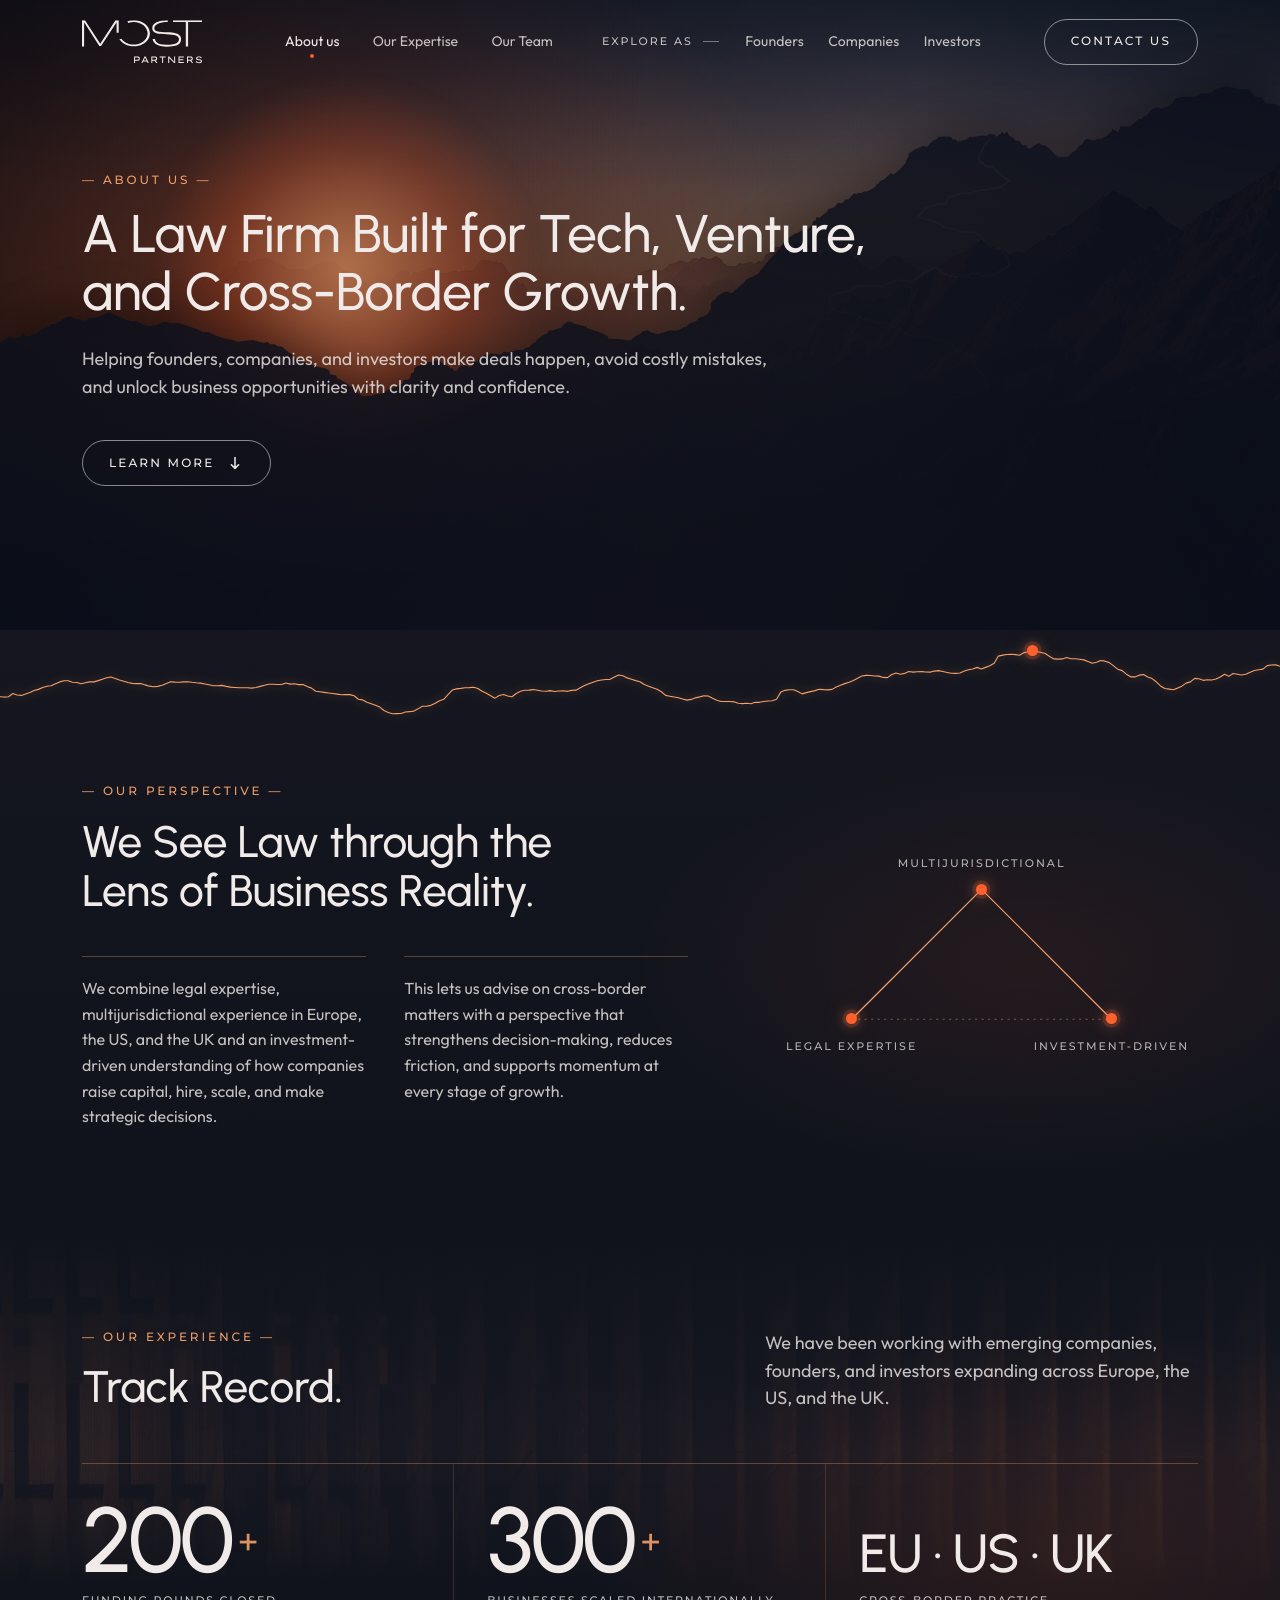
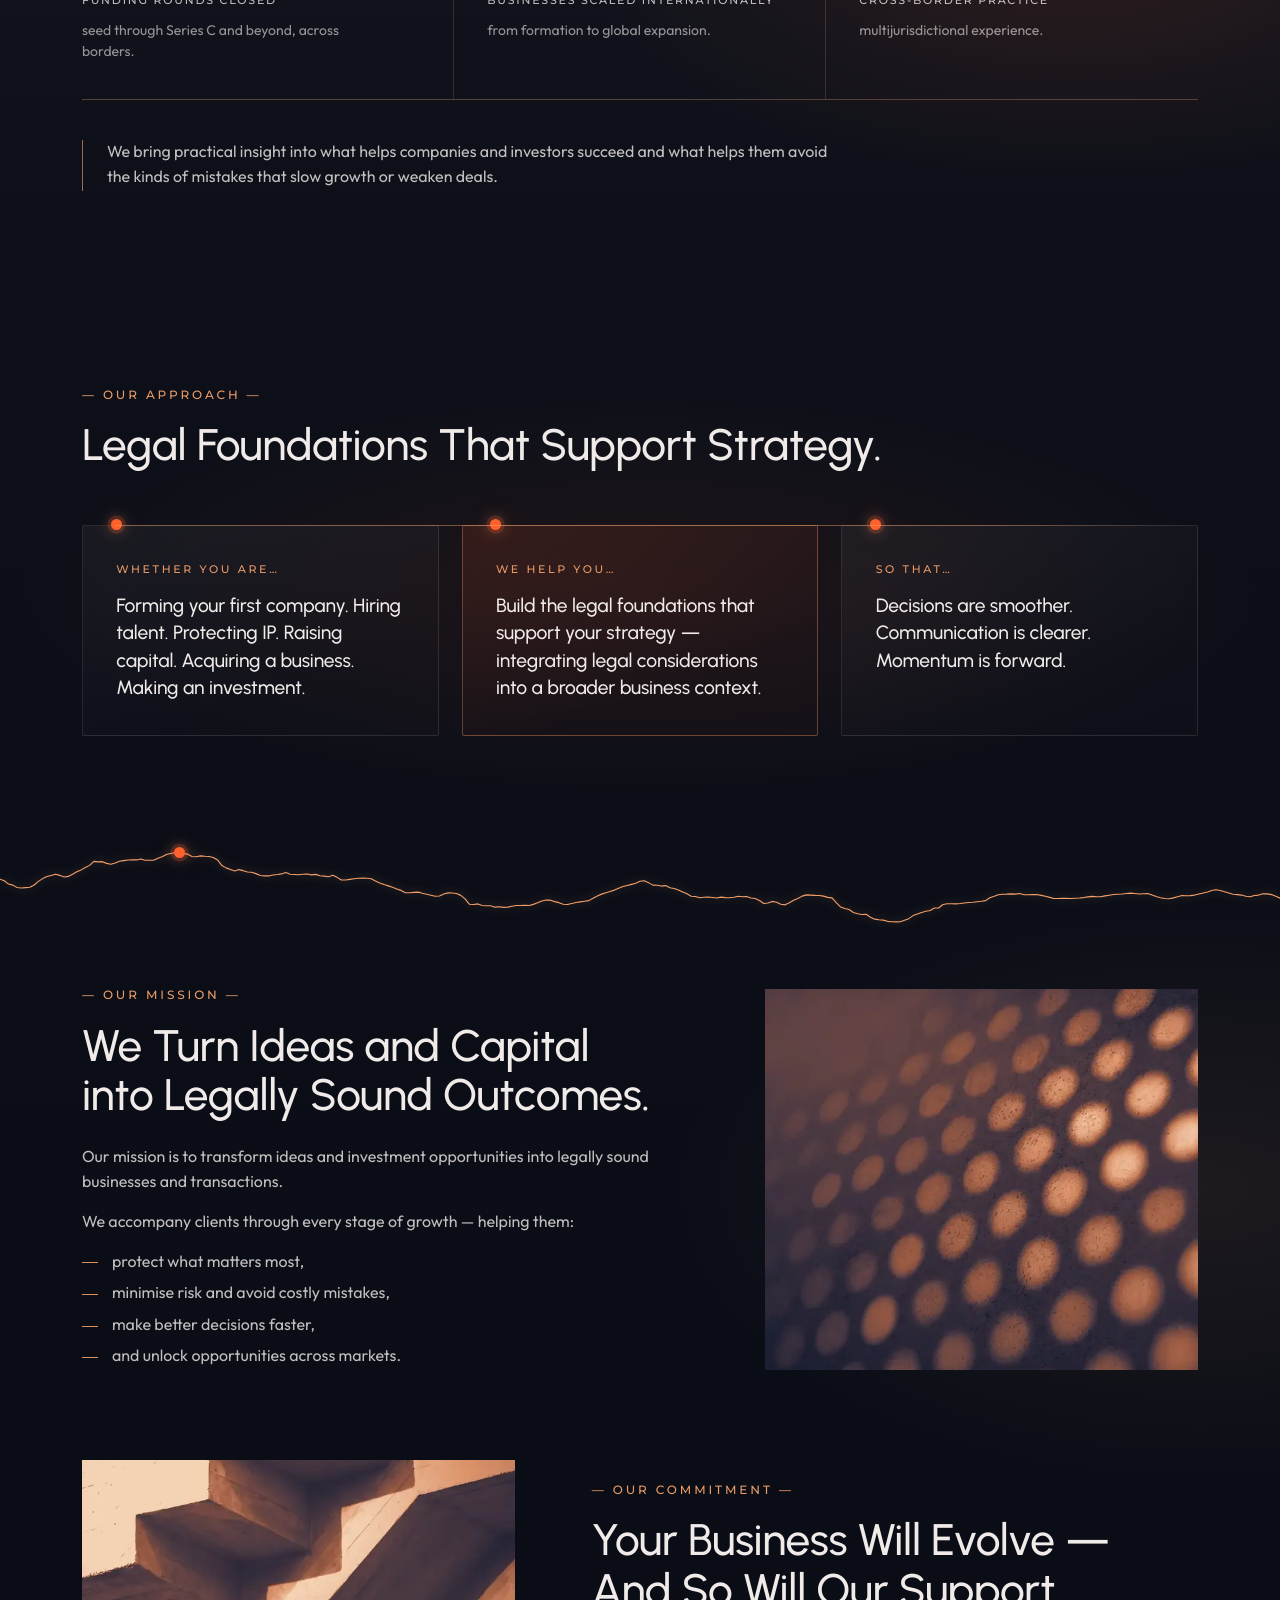
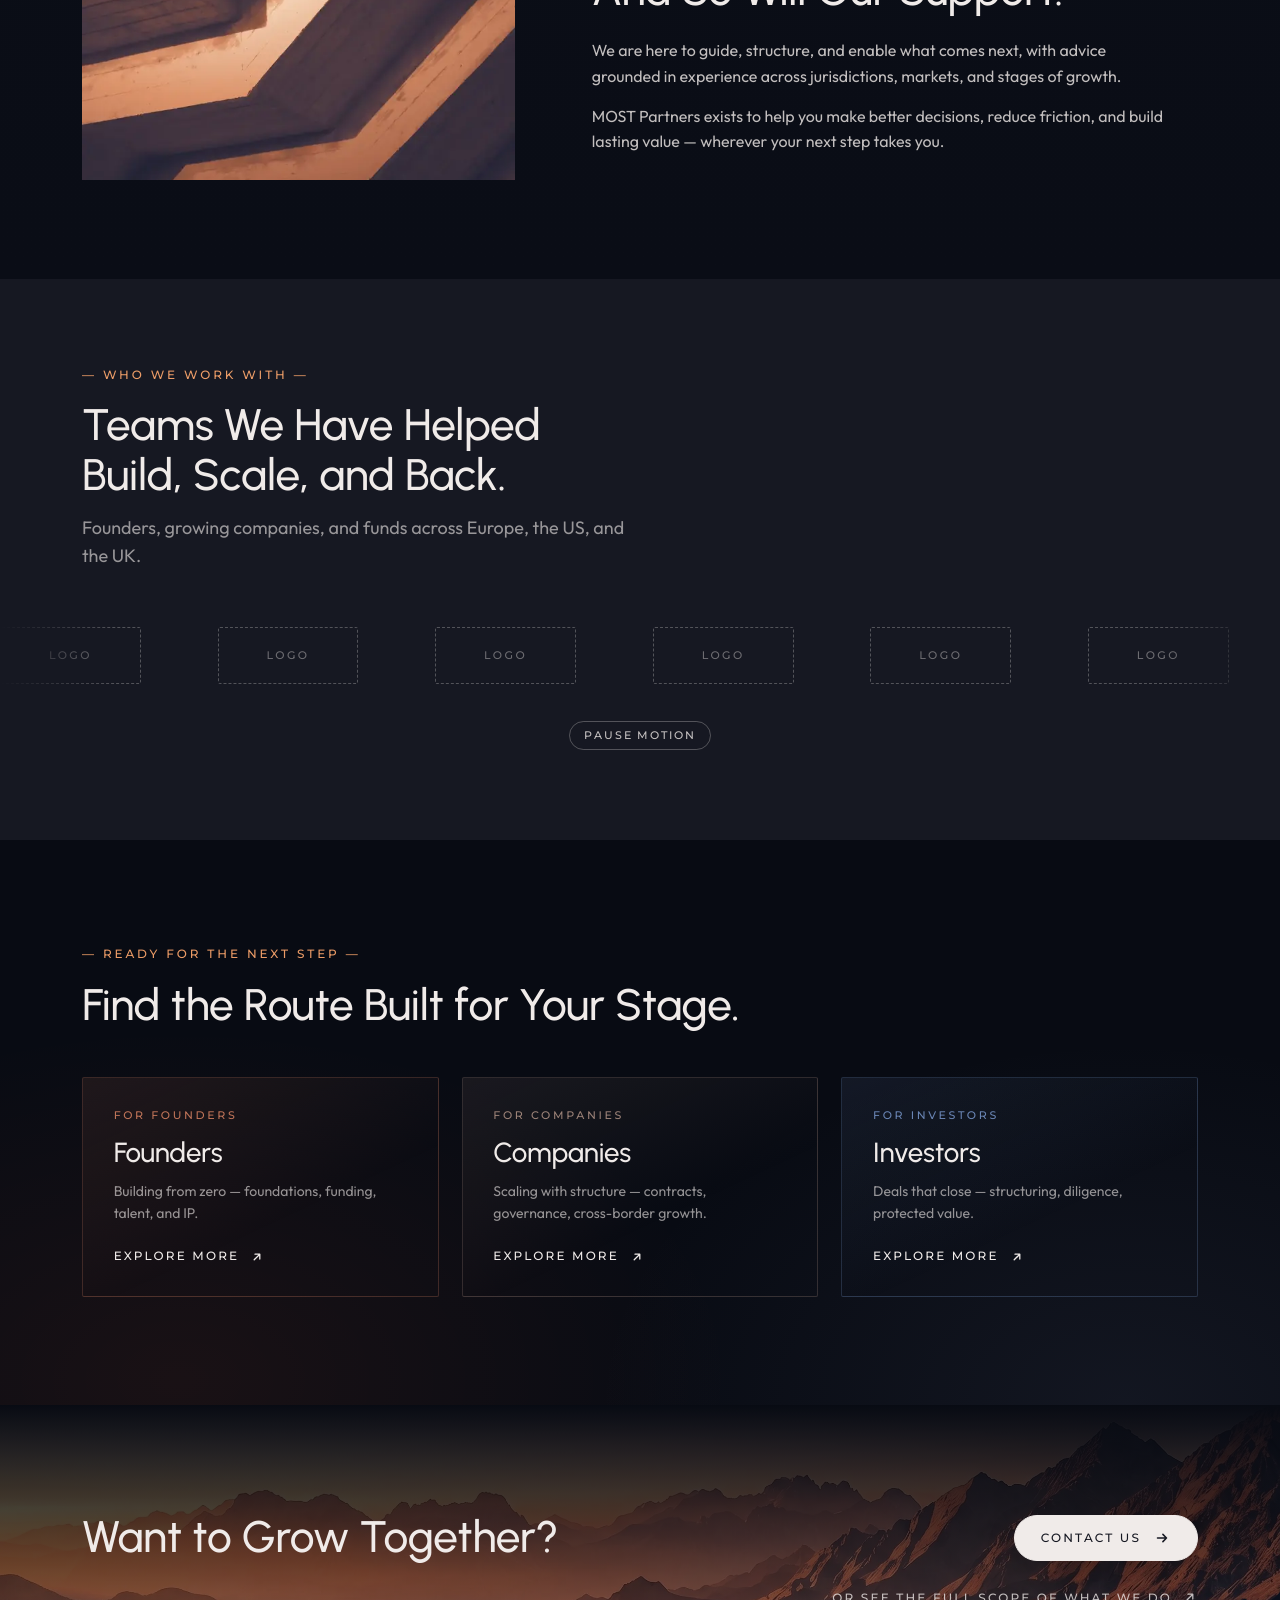
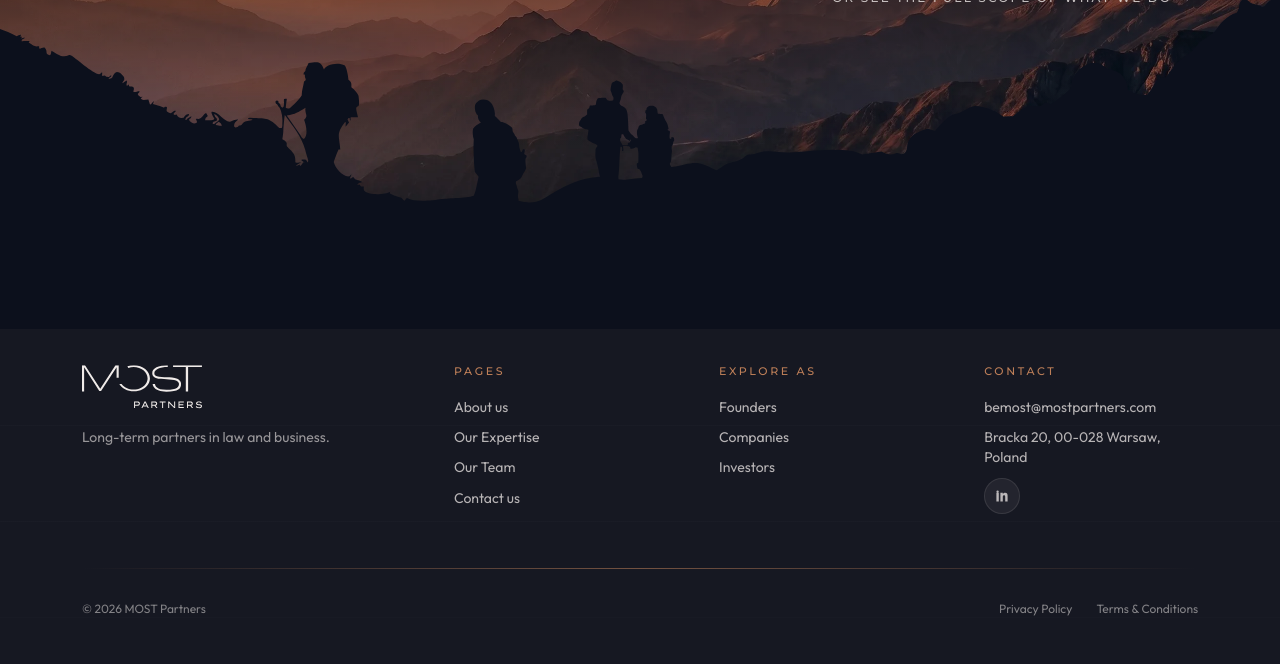
==== commit 3bf5926b: "Titles: every H1 and H2 in title case The client (6.10): the titles should probably all be in capita" ====
--- a/about-us.html
+++ b/about-us.html
@@ -144,8 +144,8 @@
         <div class="page-hero__content">
           <p class="page-hero__eyebrow reveal">— about us —</p>
           <h1 class="page-hero__title reveal" id="page-hero-title">
-            A law firm built for tech, venture,<br>
-            and cross-border&nbsp;growth.
+            A Law Firm Built for Tech, Venture,<br>
+            and Cross-Border&nbsp;Growth.
           </h1>
           <p class="page-hero__tagline reveal">
             Helping founders, companies, and investors make deals happen, avoid costly mistakes, and unlock business opportunities with clarity and&nbsp;confidence.
@@ -173,7 +173,7 @@
         <div class="perspective__inner">
           <div class="perspective__text">
             <p class="ab-eyebrow" data-reveal>&mdash; our perspective &mdash;</p>
-            <h2 class="perspective__title" id="perspective-title" data-reveal style="--reveal-delay: 90ms">We see law through the lens of business&nbsp;reality.</h2>
+            <h2 class="perspective__title" id="perspective-title" data-reveal style="--reveal-delay: 90ms">We See Law through the Lens of Business&nbsp;Reality.</h2>
             <div class="perspective__pillars" data-reveal style="--reveal-delay: 180ms">
               <p>We combine legal expertise, multijurisdictional experience in Europe, the US, and the UK and an investment-driven understanding of how companies raise capital, hire, scale, and make strategic&nbsp;decisions.</p>
               <p>This lets us advise on cross-border matters with a perspective that strengthens decision-making, reduces friction, and supports momentum at every stage of&nbsp;growth.</p>
@@ -202,7 +202,7 @@
           <header class="track-record__head" data-reveal>
             <div class="track-record__heading">
               <p class="ab-eyebrow">&mdash; our experience &mdash;</p>
-              <h2 class="track-record__title" id="track-record-title">Track&nbsp;record.</h2>
+              <h2 class="track-record__title" id="track-record-title">Track&nbsp;Record.</h2>
             </div>
             <p class="track-record__lede">
               We have been working with emerging companies, founders, and investors expanding across Europe, the US, and the&nbsp;UK.
@@ -240,7 +240,7 @@
       <section class="philosophy" id="philosophy" aria-labelledby="philosophy-title">
         <div class="philosophy__head" data-reveal>
           <p class="ab-eyebrow">&mdash; our approach &mdash;</p>
-          <h2 class="philosophy__title" id="philosophy-title">Legal foundations that support&nbsp;strategy.</h2>
+          <h2 class="philosophy__title" id="philosophy-title">Legal Foundations That Support&nbsp;Strategy.</h2>
         </div>
 
         <div class="philosophy__stack">
@@ -269,7 +269,7 @@
         <div class="manifesto__row">
           <div class="manifesto__text" data-reveal>
             <p class="ab-eyebrow">&mdash; our mission &mdash;</p>
-            <h2 class="manifesto__title" id="our-mission-title">We turn ideas and capital into legally sound&nbsp;outcomes.</h2>
+            <h2 class="manifesto__title" id="our-mission-title">We Turn Ideas and Capital into Legally Sound&nbsp;Outcomes.</h2>
             <p class="manifesto__copy">Our mission is to transform ideas and investment opportunities into legally sound businesses and&nbsp;transactions.</p>
             <p class="manifesto__copy">We accompany clients through every stage of growth&nbsp;— helping&nbsp;them:</p>
             <ul class="manifesto__list">
@@ -290,7 +290,7 @@
           </figure>
           <div class="manifesto__text" data-reveal style="--reveal-delay: 140ms">
             <p class="ab-eyebrow">&mdash; our commitment &mdash;</p>
-            <h2 class="manifesto__title" id="our-commitment-title">Your business will evolve&nbsp;— and so will our&nbsp;support.</h2>
+            <h2 class="manifesto__title" id="our-commitment-title">Your Business Will Evolve&nbsp;— And So Will Our&nbsp;Support.</h2>
             <p class="manifesto__copy">We are here to guide, structure, and enable what comes next, with advice grounded in experience across jurisdictions, markets, and stages of&nbsp;growth.</p>
             <p class="manifesto__copy">MOST Partners exists to help you make better decisions, reduce friction, and build lasting value&nbsp;— wherever your next step takes&nbsp;you.</p>
           </div>
@@ -301,7 +301,7 @@
       <section class="clients" aria-labelledby="clients-title">
         <header class="clients__head" data-reveal>
           <p class="clients__eyebrow">&mdash; who we work with &mdash;</p>
-          <h2 class="clients__title" id="clients-title">Teams we have helped build, scale, and&nbsp;back.</h2>
+          <h2 class="clients__title" id="clients-title">Teams We Have Helped Build, Scale, and&nbsp;Back.</h2>
           <p class="clients__lede">Founders, growing companies, and funds across Europe, the US, and the&nbsp;UK.</p>
         </header>
         <div class="clients__viewport">
@@ -329,7 +329,7 @@
       <section class="routes-strip" aria-labelledby="routes-strip-title">
         <header class="routes-strip__head" data-reveal>
           <p class="routes-strip__eyebrow">&mdash;&nbsp;ready for the next step&nbsp;&mdash;</p>
-          <h2 class="routes-strip__title" id="routes-strip-title">Find the route built for your&nbsp;stage.</h2>
+          <h2 class="routes-strip__title" id="routes-strip-title">Find the Route Built for Your&nbsp;Stage.</h2>
         </header>
         <ul class="routes-strip__grid">
           <li class="routes-strip__card routes-strip__card--founders" data-reveal>
--- a/styles.css
+++ b/styles.css
@@ -29,10 +29,9 @@
      under the cap, so they do not move. */
   --hero-ridge-room: calc(18.75vw - 12.5vh - 84px);
   --hero-ridge-drop: clamp(0px, var(--hero-ridge-room), clamp(28px, 5vh, 48px));
-  /* The band under the hero keeps the full drop: the cap above is for the
-     hero trail and its first checkpoint, and when the band rose with it the
-     truss crest climbed into the stat copy on 4:3 and 5:4 windows. Its top
-     edge is still tucked well under the hero silhouette. */
+  /* how far the band under the hero reaches back up under the ridge: its
+     top stays below the ridge's lowest dip and above the ridge's own foot
+     while the ridge rises with the scroll (see .ridge-edge) */
   --ridge-edge-drop: clamp(28px, 5vh, 48px);
   --nav-height: 84px;
   /* depth of the Three routes torn edges; Who we are tucks under the bottom
@@ -68,11 +67,16 @@
   --ls-eyebrow: 0.24em;
   --lh-eyebrow: 1.2;
   --eyebrow-color: rgba(255, 168, 110, 0.92);
+  --fs-label: 11px;                                /* small caps labels: stat labels, */
+  --ls-label: 0.24em;                              /* roles, kickers, column titles */
+  --ls-stat: 0.16em;                               /* the figures' labels (Home hero, About) */
   /* hero header blocks: where the eyebrow starts under the bar, how wide the
      headline and the tagline may run (Figma: 912 and 700 at 1440) */
   --hero-top: calc(var(--nav-height) + clamp(64px, 10vh, 120px));
   --hero-measure: 912px;
   --lead-measure: 700px;
+  /* the vertical padding of a section band (108px at 900px tall) */
+  --section-y: clamp(96px, 12vh, 136px);
 
   /* ---------- BUTTONS AND LINKS (see DESIGN SYSTEM - buttons and links) ---------- */
   --btn-h: 46px;                                   /* 52px under 1024 (--m-pill-h) */
@@ -278,19 +282,64 @@
   }
 }
 
-/* 1024-1100px: every item of the bar is on it, so the hairline goes and the
-   label and the primary pages give back the room it took */
+/* Under 1280px the bar is full: the space the group's auto margin had
+   runs out, so the break before "explore as" would be no wider than the
+   gap between two primary links and the label would read as a fourth of
+   them. There the hairline after the label goes, and a short upright rule
+   before it takes over its job - it opens the group. */
+@media (max-width: 1279px) {
+  .top-nav .top-nav__lead::before {
+    content: "";
+    flex: none;
+    width: 1px;
+    height: 14px;
+    margin-right: 6px;
+    background: currentColor;
+    opacity: 0.5;
+  }
+
+  .top-nav .top-nav__lead::after {
+    display: none;
+  }
+}
+
+/* 1181-1279px: the bar keeps the container's ends and its 14px links, but
+   the items close up (the primary pages 24px apart, the group's routes
+   18px) so the whole bar fits inside its padding - it used to run up to
+   53px into the right end - and the break before the rule stays about
+   twice the gap between two links. */
+@media (min-width: 1181px) and (max-width: 1279px) {
+  .top-nav .top-nav__menu--left {
+    gap: 24px;
+    margin-left: 28px;
+  }
+
+  .top-nav .top-nav__menu--right {
+    gap: 18px;
+    margin-right: 20px;
+  }
+
+  .top-nav .top-nav__lead {
+    gap: 8px;
+    letter-spacing: 0.14em;
+  }
+}
+
+/* 1024-1100px: every item of the bar is on it. The primary pages close up
+   (18px) and the bar's ends give back what the rule takes, so the break
+   before the group stays about twice the gap between two links. */
 @media (max-width: 1100px) {
-  .top-nav__menu--left {
-    margin-left: clamp(24px, 3vw, 40px);
+  .top-nav .top-nav__menu--left {
+    gap: 18px;
+    margin-left: 24px;
+  }
+
+  .top-nav__menu--right {
+    margin-right: 16px;
   }
 
   .top-nav .top-nav__lead {
     letter-spacing: 0.12em;
-  }
-
-  .top-nav .top-nav__lead::after {
-    display: none;
   }
 }
 
@@ -505,7 +554,7 @@
   background: var(--navy-deep);
 }
 
-/* Mirrored (like the ridge-edge photo) so the sunlit peaks from the
+/* Mirrored so the sunlit peaks from the
    photo's far side land on the open left half of the hero instead of
    hiding behind the foreground silhouette, and lifted so they ride
    higher above the ridge line. */
@@ -645,9 +694,7 @@
   left: -2%;
   right: -2%;
   /* The ridge sat high enough to crowd the third line of the headline. It
-     drops by --hero-ridge-drop - and .ridge-edge below it drops by the same
-     amount, because that band tucks under this silhouette and its own top
-     edge shows the moment the silhouette stops covering it. */
+     drops by --hero-ridge-drop. */
   bottom: calc(-11% - var(--hero-ridge-drop));
   z-index: 6;
   isolation: isolate;
@@ -851,14 +898,31 @@
   filter: drop-shadow(0 -28px 58px rgba(8, 11, 19, 0.42));
 }
 
+/* The band under the Home hero. It opened a window of steel trusses in
+   the land until the client asked for it to go (29.09); it is now the land
+   itself, the hero's navy, down to Who we are, which starts on the same
+   navy (the first section after the hero since 30.09).
+
+   Its top is tucked up under the hero's ridge (--edge-tuck): on desktop
+   the ridge rises with the scroll, and its foot would otherwise lift off
+   the hero's foot and show a strip of the photo under it (on an upright
+   iPad Pro, up to 100px). The tuck stays below the ridge's lowest dip, so
+   the band's straight top never shows over it.
+
+   Under the hero's foot it holds the stats' notes: on desktop they hang
+   under the foot once the page scrolls, up to 88px (--edge-notes), and
+   the band keeps them off Who we are's own air. */
 .ridge-edge {
+  --edge-tuck: calc(clamp(120px, 20vh, 260px) - var(--ridge-edge-drop) + 2px);
+  --edge-notes: 96px;
   position: relative;
   z-index: 6;
-  margin-top: calc(clamp(-260px, -20vh, -120px) + var(--ridge-edge-drop) - 2px);
+  height: calc(var(--edge-tuck) + var(--edge-notes));
+  margin-top: calc(-1 * var(--edge-tuck));
   margin-bottom: -1px;
   pointer-events: none;
   line-height: 0;
-  background: #07090f;
+  background: var(--navy);
   overflow: hidden;
 }
 
@@ -872,23 +936,6 @@
   pointer-events: none;
 }
 
-.ridge-edge::before {
-  content: "";
-  position: absolute;
-  inset: -14% 0;
-  /* Architecture, not mountains (client, 9.09): a close-up of roof trusses
-     with no building edge, baked into the hero's light - terracotta where the
-     sun catches the steel, cooling to dusk violet at the foot - so the gap
-     reads as the same sunset seen through steel and glass. */
-  background-image: url("arch-edge-truss.webp");
-  background-size: cover;
-  background-position: 50% 30%;
-  transform: scaleX(-1) translate3d(0, calc((var(--ridge-progress, 0.5) - 0.5) * 12vh), 0);
-  transform-origin: center center;
-  z-index: 0;
-  will-change: transform;
-}
-
 .ridge-edge__leaders {
   position: absolute;
   inset: 0;
@@ -904,17 +951,6 @@
   stroke-width: var(--trail-leader-width);
   stroke-dasharray: var(--trail-leader-dash);
   vector-effect: non-scaling-stroke;
-}
-
-.ridge-edge__img {
-  position: relative;
-  display: block;
-  width: 104%;
-  margin-left: -2%;
-  height: auto;
-  transform: scale(-1, -1);
-  transform-origin: center center;
-  z-index: 2;
 }
 
 .hero-content {
@@ -1018,9 +1054,11 @@
 }
 
 .hero-stat span {
-  color: var(--light-60);
-  font: 500 11px / 1.2 "Montserrat", system-ui, sans-serif;
-  letter-spacing: 0.16em;
+  color: var(--light-80);
+  /* the stat label: the label size at a closer tracking, so a label runs
+     on one line under its figure (About's figures take the same) */
+  font: 500 var(--fs-label) / 1.2 "Montserrat", system-ui, sans-serif;
+  letter-spacing: var(--ls-stat);
   text-transform: uppercase;
 }
 
@@ -1032,7 +1070,7 @@
   max-width: 200px;
   margin: 0 auto;
   color: var(--light-60);
-  font: 400 clamp(13px, 1.05vw, 15px) / 1.5 "Outfit", system-ui, sans-serif;
+  font: 400 var(--fs-small) / var(--lh-small) "Outfit", system-ui, sans-serif;
   letter-spacing: 0;
   text-align: center;
   opacity: calc((var(--hero-progress, 0) - 0.5) * 5);
@@ -1127,6 +1165,16 @@
 .audience-intro {
   --audience-cut-offset: clamp(-180px, -10vw, -118px);
   --audience-bottom-lift: clamp(54px, 6vh, 86px);
+  /* the top edge (the Home route), smooth until script.js draws its rock;
+     it ends 10 units under the box's top so the rock never climbs out of
+     the box and gets cut off at the screen's right edge */
+  --audience-edge-top: url("data:image/svg+xml,%3Csvg xmlns='http://www.w3.org/2000/svg' viewBox='0 0 1200 160' preserveAspectRatio='none'%3E%3Cpath d='M0 94 C36.8 94.7 149 97.7 221 98 C293 98.3 370.7 100.3 432 96 C493.3 91.7 536.7 79.5 589 72 C641.3 64.5 691.3 58.3 746 51 C800.7 43.7 865 32.5 917 28 C969 23.5 1016.8 26.7 1058 24 C1099.2 21.3 1140.3 14.3 1164 12 C1187.7 9.7 1194 10.3 1200 10 L1200 160 L0 160 Z' fill='%23fff'/%3E%3C/svg%3E");
+  --audience-edge-top-line: url("data:image/svg+xml,%3Csvg xmlns='http://www.w3.org/2000/svg' viewBox='0 0 1200 160' preserveAspectRatio='none'%3E%3Cpath d='M0 94 C36.8 94.7 149 97.7 221 98 C293 98.3 370.7 100.3 432 96 C493.3 91.7 536.7 79.5 589 72 C641.3 64.5 691.3 58.3 746 51 C800.7 43.7 865 32.5 917 28 C969 23.5 1016.8 26.7 1058 24 C1099.2 21.3 1140.3 14.3 1164 12 C1187.7 9.7 1194 10.3 1200 10' stroke='%23FFA86E' stroke-opacity='.95' stroke-width='1.1' fill='none' stroke-linecap='round' stroke-linejoin='round' vector-effect='non-scaling-stroke'/%3E%3C/svg%3E");
+  /* the bottom edge: a ridge climbing to the right - the torn edge's rise
+     with the How We Work ridge's small steps along it. The fill cuts the
+     section, the line draws the same path over the cut. */
+  --audience-edge-bottom: url("data:image/svg+xml,%3Csvg xmlns='http://www.w3.org/2000/svg' viewBox='0 0 1200 160' preserveAspectRatio='none'%3E%3Cpath d='M0 0H1200V34.2l-4-.7-4 .6-4 2-4 2.3-4-1.1-4 3.2-4 2-4 .6-4-.2-4-.2-4 .6-4-.8-4 1.3-4-.6-4-.7-4 .1-4 1.4-4 2.4-4 1.8-4 1.1-4-.3-4 .7-4-.1-4-.6-4-.5-4 .4-4 2.4-4 2.1-4 2-4 1.8-4 1.3-4 .2-4 2.2-4 1.9-4 1-4-.1-4-.8-4-1.1-4 0-4 .9-4 .1-4 .3-4 1.1-4 .9-4 1-4 1.2-4 1.5-4 .8-4 0-4 1.3-4 1.2-4 .7-4 .7-4 .4-4 .5-4 .6-4-.9-4-.7-4-.6-4 .3-4 .6-4 .1-4-.3-4 .7-4 .8-4 .2-4 2.1-4 2.1-4 3.3-4 .9-4 1-4 .9-4 1-4 .9-4 .5-4 .3-4 1.4-4 3.6-4 1.6-4 2.2-4 1.9-4 2.6-4 3.1-4 2.5-4 2.3-4 .4-4 .3-4-.8-4 0-4-.6-4-2-4-.4-4-.3-4-1.2-4-2.4-4-.7-4-5.4-4-1.9-4-1.1-4 .3-4 .3-4 .2-4 1.5-4 3.2-4 2.6-4 2.9-4 2.8-4-2.2-4 .4-4 2.7-4-1.7-4-1.6-4-.8-4 .2-4 0-4 1.6-4 1.5-4-.5-4 1.6-4 .6-4 .1-4 1.2-4-.1-4 .5-4-1.8-4-1.7-4-1.1-4-.4-4-1.3-4 .8-4 .2-4-1.5-4-1.1-4 1.4-4 2.9-4 2.1-4 1.9-4 3.1-4 2.3-4 2.3-4 2.3-4 3-4 4.2-4 1.4-4 1.5-4 1.7-4 2.1-4 .8-4-1-4-.3-4-.4-4 1.4-4 3.1-4 2.4-4 .8-4 .9-4 .8-4 1.8-4 1-4 .2-4 .5-4-.4-4 .6-4-1.2-4 .9-4-.1-4-7-4-1.2-4-.1-4 .5-4 2.7-4 1.4-4-.7-4-.5-4-1.2-4 .8-4 .7-4-.4-4-1.6-4-1.5-4-1.1-4-1.1-4-1.6-4-2.2-4-.1-4 .5-4 1-4 1.1-4 1.2-4 .1-4-1.8-4 .1-4-.1-4-.9-4 .7-4-.2-4 .9-4-.4-4 1.2-4-1.5-4 1.7-4 1.4-4 1-4 .5-4-.1-4-1.8-4-.4-4-.9-4-.3-4 .7-4-1.5-4-2-4-6.5-4-.7-4-.4-4-.1-4 1.3-4-1.2-4-1.4-4-1.1-4 .6-4 .9-4 1.5-4 2.5-4 2-4 0-4-1.1-4 .5-4-.1-4 .2-4 .5-4 1.6-4 1.1-4-1.6-4-1.8-4 .5-4 4-4 3-4 1.3-4 3.5-4 2.4-4-.6-4-1.6-4 .7-4 1.3-4 2.8-4 4.2-4 2.9-4 .5-4 .5-4-2-4-1.6-4-3.2-4-2.8-4-1-4 1.6-4-.1-4 .2-4-.9-4-2.1-4-1.5-4 2.2-4-3.1-4 .8-4-.1-4-1.7-4-1.9-4-.6-4-1.2-4-2.7-4-.6-4 1.3-4-.2-4-.4-4-2.6-4-1.8-4 0-4 .6-4 .6-4 .6-4-.9-4-.4-4 .5-4-.5-4-1.9-4-.4-4-.5-4 .5-4 1.1-4 1-4 .8-4 .3-4 1-4 4.2-4 1.1-4 1.6-4 3.6-4 .1-4 1-4 1.3Z' fill='%23fff'/%3E%3C/svg%3E");
+  --audience-edge-bottom-line: url("data:image/svg+xml,%3Csvg xmlns='http://www.w3.org/2000/svg' viewBox='0 0 1200 160' preserveAspectRatio='none'%3E%3Cpath d='M0 144.1l4-1.3 4-1 4-.1 4-3.6 4-1.6 4-1.1 4-4.2 4-1 4-.3 4-.8 4-1 4-1.1 4-.5 4 .5 4 .4 4 1.9 4 .5 4-.5 4 .4 4 .9 4-.6 4-.6 4-.6 4 0 4 1.8 4 2.6 4 .4 4 .2 4-1.3 4 .6 4 2.7 4 1.2 4 .6 4 1.9 4 1.7 4 .1 4-.8 4 3.1 4-2.2 4 1.5 4 2.1 4 .9 4-.2 4 .1 4-1.6 4 1 4 2.8 4 3.2 4 1.6 4 2 4-.5 4-.5 4-2.9 4-4.2 4-2.8 4-1.3 4-.7 4 1.6 4 .6 4-2.4 4-3.5 4-1.3 4-3 4-4 4-.5 4 1.8 4 1.6 4-1.1 4-1.6 4-.5 4-.2 4 .1 4-.5 4 1.1 4 0 4-2 4-2.5 4-1.5 4-.9 4-.6 4 1.1 4 1.4 4 1.2 4-1.3 4 .1 4 .4 4 .7 4 6.5 4 2 4 1.5 4-.7 4 .3 4 .9 4 .4 4 1.8 4 .1 4-.5 4-1 4-1.4 4-1.7 4 1.5 4-1.2 4 .4 4-.9 4 .2 4-.7 4 .9 4 .1 4-.1 4 1.8 4-.1 4-1.2 4-1.1 4-1 4-.5 4 .1 4 2.2 4 1.6 4 1.1 4 1.1 4 1.5 4 1.6 4 .4 4-.7 4-.8 4 1.2 4 .5 4 .7 4-1.4 4-2.7 4-.5 4 .1 4 1.2 4 7 4 .1 4-.9 4 1.2 4-.6 4 .4 4-.5 4-.2 4-1 4-1.8 4-.8 4-.9 4-.8 4-2.4 4-3.1 4-1.4 4 .4 4 .3 4 1 4-.8 4-2.1 4-1.7 4-1.5 4-1.4 4-4.2 4-3 4-2.3 4-2.3 4-2.3 4-3.1 4-1.9 4-2.1 4-2.9 4-1.4 4 1.1 4 1.5 4-.2 4-.8 4 1.3 4 .4 4 1.1 4 1.7 4 1.8 4-.5 4 .1 4-1.2 4-.1 4-.6 4-1.6 4 .5 4-1.5 4-1.6 4 0 4-.2 4 .8 4 1.6 4 1.7 4-2.7 4-.4 4 2.2 4-2.8 4-2.9 4-2.6 4-3.2 4-1.5 4-.2 4-.3 4-.3 4 1.1 4 1.9 4 5.4 4 .7 4 2.4 4 1.2 4 .3 4 .4 4 2 4 .6 4 0 4 .8 4-.3 4-.4 4-2.3 4-2.5 4-3.1 4-2.6 4-1.9 4-2.2 4-1.6 4-3.6 4-1.4 4-.3 4-.5 4-.9 4-1 4-.9 4-1 4-.9 4-3.3 4-2.1 4-2.1 4-.2 4-.8 4-.7 4 .3 4-.1 4-.6 4-.3 4 .6 4 .7 4 .9 4-.6 4-.5 4-.4 4-.7 4-.7 4-1.2 4-1.3 4 0 4-.8 4-1.5 4-1.2 4-1 4-.9 4-1.1 4-.3 4-.1 4-.9 4 0 4 1.1 4 .8 4 .1 4-1 4-1.9 4-2.2 4-.2 4-1.3 4-1.8 4-2 4-2.1 4-2.4 4-.4 4 .5 4 .6 4 .1 4-.7 4 .3 4-1.1 4-1.8 4-2.4 4-1.4 4-.1 4 .7 4 .6 4-1.3 4 .8 4-.6 4 .2 4 .2 4-.6 4-2 4-3.2 4 1.1 4-2.3 4-2 4-.6 4 .7' stroke='%23FFA86E' stroke-opacity='.95' stroke-width='1.1' fill='none' stroke-linecap='round' stroke-linejoin='round' vector-effect='non-scaling-stroke'/%3E%3C/svg%3E");
   position: relative;
   z-index: 7;
   min-height: 100svh;
@@ -1160,21 +1208,23 @@
     radial-gradient(900px 580px at 50% 12%, rgba(255, 97, 44, 0.18), transparent 70%),
     linear-gradient(180deg, #070912 0%, #161822 100%);
   -webkit-mask:
-    url("data:image/svg+xml,%3Csvg xmlns='http://www.w3.org/2000/svg' viewBox='0 0 1200 160' preserveAspectRatio='none'%3E%3Cpath d='M0 94 C36.8 94.7 149 97.7 221 98 C293 98.3 370.7 100.3 432 96 C493.3 91.7 536.7 79.5 589 72 C641.3 64.5 691.3 58.3 746 51 C800.7 43.7 865 32.5 917 28 C969 23.5 1016.8 27.7 1058 24 C1099.2 20.3 1140.3 9.8 1164 6 C1187.7 2.2 1194 1.8 1200 1 L1200 160 L0 160 Z' fill='%23fff'/%3E%3C/svg%3E") top / 100% var(--audience-cut-depth) no-repeat,
+    var(--audience-edge-top) top / 100% var(--audience-cut-depth) no-repeat,
     linear-gradient(#fff, #fff) 0 calc(var(--audience-cut-depth) - 1px) / 100% calc(100% - var(--audience-cut-depth) * 2 + 2px) no-repeat,
-    url("data:image/svg+xml,%3Csvg xmlns='http://www.w3.org/2000/svg' viewBox='0 0 1200 160' preserveAspectRatio='none'%3E%3Cpath d='M0 0 L1200 0 L1186 51 L1164 46 L1130 67 L1096 59 L1058 76 L1004 73 L971 84 L917 80 L858 98 L817 94 L746 103 L701 121 L652 116 L589 124 L552 141 L506 138 L432 148 L398 153 L318 149 L221 150 L137 146 L52 147 L0 146 Z' fill='%23fff'/%3E%3C/svg%3E") bottom / 100% var(--audience-cut-depth) no-repeat;
+    var(--audience-edge-bottom) bottom / 100% var(--audience-cut-depth) no-repeat;
   mask:
-    url("data:image/svg+xml,%3Csvg xmlns='http://www.w3.org/2000/svg' viewBox='0 0 1200 160' preserveAspectRatio='none'%3E%3Cpath d='M0 94 C36.8 94.7 149 97.7 221 98 C293 98.3 370.7 100.3 432 96 C493.3 91.7 536.7 79.5 589 72 C641.3 64.5 691.3 58.3 746 51 C800.7 43.7 865 32.5 917 28 C969 23.5 1016.8 27.7 1058 24 C1099.2 20.3 1140.3 9.8 1164 6 C1187.7 2.2 1194 1.8 1200 1 L1200 160 L0 160 Z' fill='%23fff'/%3E%3C/svg%3E") top / 100% var(--audience-cut-depth) no-repeat,
+    var(--audience-edge-top) top / 100% var(--audience-cut-depth) no-repeat,
     linear-gradient(#fff, #fff) 0 calc(var(--audience-cut-depth) - 1px) / 100% calc(100% - var(--audience-cut-depth) * 2 + 2px) no-repeat,
-    url("data:image/svg+xml,%3Csvg xmlns='http://www.w3.org/2000/svg' viewBox='0 0 1200 160' preserveAspectRatio='none'%3E%3Cpath d='M0 0 L1200 0 L1186 51 L1164 46 L1130 67 L1096 59 L1058 76 L1004 73 L971 84 L917 80 L858 98 L817 94 L746 103 L701 121 L652 116 L589 124 L552 141 L506 138 L432 148 L398 153 L318 149 L221 150 L137 146 L52 147 L0 146 Z' fill='%23fff'/%3E%3C/svg%3E") bottom / 100% var(--audience-cut-depth) no-repeat;
+    var(--audience-edge-bottom) bottom / 100% var(--audience-cut-depth) no-repeat;
 }
 
 .audience-intro::after {
   z-index: 1;
-  /* the top edge is a route, not a tear: the same smooth warm line and glow
-     as the hero trail, because the connector dots ride on it. The bottom
-     edge carries no dots and stays a torn ridge. */
-  background-image: url("data:image/svg+xml,%3Csvg xmlns='http://www.w3.org/2000/svg' viewBox='0 0 1200 160' preserveAspectRatio='none'%3E%3Cpath d='M0 94 C36.8 94.7 149 97.7 221 98 C293 98.3 370.7 100.3 432 96 C493.3 91.7 536.7 79.5 589 72 C641.3 64.5 691.3 58.3 746 51 C800.7 43.7 865 32.5 917 28 C969 23.5 1016.8 27.7 1058 24 C1099.2 20.3 1140.3 9.8 1164 6 C1187.7 2.2 1194 1.8 1200 1' stroke='%23FFA86E' stroke-opacity='.95' stroke-width='1.2' fill='none' stroke-linecap='round'/%3E%3C/svg%3E");
+  /* the top edge is the Home route: the hero trail's warm line and glow, and
+     like every line across the site it carries the How We Work ridge's
+     rock - script.js draws it at its size on screen (the two custom
+     properties) and sets the connector dots on the same points. Without
+     script it is the smooth route. */
+  background-image: var(--audience-edge-top-line);
   filter: drop-shadow(0 0 5px var(--trail-glow));
 }
 
@@ -1186,8 +1236,28 @@
   pointer-events: none;
   background-repeat: no-repeat;
   background-size: 100% 100%;
-  background-image: url("data:image/svg+xml,%3Csvg xmlns='http://www.w3.org/2000/svg' viewBox='0 0 1200 160' preserveAspectRatio='none'%3E%3Cpath d='M0 146 L52 147 L137 146 L221 150 L318 149 L398 153 L432 148 L506 138 L552 141 L589 124 L652 116 L701 121 L746 103 L817 94 L858 98 L917 80 L971 84 L1004 73 L1058 76 L1096 59 L1130 67 L1164 46 L1186 51 L1200 0' stroke='%23FFA86E' stroke-opacity='.78' stroke-width='1.2' fill='none' stroke-linecap='round'/%3E%3C/svg%3E");
-  opacity: 0.72;
+  background-image: var(--audience-edge-bottom-line);
+  filter: drop-shadow(0 0 5px var(--trail-glow));
+}
+
+/* A phone squeezes the whole 1200-unit edge into 390px, which would crowd
+   the ridge's steps into a fuzz: it takes the same rise with the steps of a
+   narrower stretch of the ridge, as broad on screen as How We Work's. */
+@media (max-width: 767px) {
+  .audience-intro {
+    --audience-edge-bottom: url("data:image/svg+xml,%3Csvg xmlns='http://www.w3.org/2000/svg' viewBox='0 0 1200 160' preserveAspectRatio='none'%3E%3Cpath d='M0 0H1200V24.8l-4 2.1-4 2-4 2.3-4 2.5-4 4.5-4 2-4 1.8-4 2.8-4 2.7-4 2.1-4 2.2-4 2.1-4 2.1-4 2.4-4 1.6-4 2.9-4 2.1-4 1.8-4 1.9-4 1.6-4 .9-4 .9-4 .8-4 .8-4 .3-4 .3-4 .6-4 .5-4 .5-4 .1-4-.3-4-.4-4-.4-4 1-4 .3-4 .3-4 0-4-.2-4-1.2-4 0-4 .6-4-.5-4-2.3-4-1.5-4-1.3-4 .3-4 0-4-.4-4 .6-4 .2-4 .3-4 .5-4 .4-4 .2-4 .7-4 1.1-4 1.4-4 1.7-4 1.3-4 1.4-4 1.8-4 1.1-4 2.1-4 .7-4-1.1-4-.4-4 .1-4 .7-4 1.3-4 1.3-4 0-4-1-4-.4-4-.6-4-.1-4-.1-4-.4-4 .9-4 .4-4 0-4 .8-4 1-4 .6-4 1.1-4 .5-4-.5-4 .9-4 .9-4 .7-4 .3-4 .4-4 .3-4 .7-4 .8-4 .8-4-.4-4 .5-4 .5-4-.8-4-.1-4 0-4-.9-4-.2-4-.2-4 .1-4 .2-4-.4-4 0-4 .8-4 .4-4 .2-4 .6-4 .2-4-.8-4-.1-4-.2-4 .9-4 .9-4 1.9-4 1.3-4 1.1-4 1.2-4 1.2-4 1.1-4 1.1-4 2.2-4 1.3-4 1.3-4 1.3-4 1.3-4 1.3-4 1.3-4 1.4-4 1.8-4 1.9-4 2.2-4 .9-4 .9-4 1-4 .9-4 1-4 1.1-4 1.3-4 1.2-4 1-4 .5-4-.1-4 0-4 .1-4 .4-4-.2-4 .5-4 .7-4 1.2-4 1.6-4 1.5-4 1.2-4 1.2-4 .8-4 .3-4 .6-4 .4-4 .5-4 .5-4 .7-4 1-4 .6-4 .5-4 .4-4-.1-4 .4-4 .3-4-.4-4 .3-4 .3-4 .4-4-.4-4-.5-4 .7-4 .3-4 .1-4-.1-4-4.6-4-1-4 0-4-.8-4-.1-4 .2-4 .3-4 .4-4 1.1-4 1.3-4 1.3-4 0-4-.3-4-.2-4-.2-4-.2-4-.5-4-.7-4 .2-4 .3-4 .3-4 .1-4 .1-4-.6-4-1-4-.6-4-.7-4-.8-4-.5-4-.6-4-.5-4-.6-4-.8-4-.8-4-1.3-4-.8-4-.2-4-.2-4 .1-4 .1-4 .2-4 .4-4 .1-4 .5-4 .5-4 .3-4 .2-4-.4-4-1.9-4 .1-4-1-4 .9-4-.1-4-.2-4-.1-4-.9-4 0-4 .4-4 .3-4-.6-4-.3-4 .8-4 .5-4-.9-4 .7-4 .2-4-.7-4-.7-4 .9-4 .4-4 .4-4 .7-4 0-4 .9-4 .2-4 .1-4-.1-4-.1-4-1.2-4-.3-4-.5-4 .2-4-.3-4-.5-4-.6-4 .3-4 1.1-4-.5-4-.5-4-.6-4-.7-4-1-4-2.6-4-2.8-4-.3-4-.3-4-.3-4 0-4 0-4 0-4 .3-4 .8-4 0-4-1-4-1-4-.1-4-.4-4-.5-4 .2-4 .3-4 .4-4 .4-4 .5-4 .8-4 1.6-4 .5-4 1.5-4 .2Z' fill='%23fff'/%3E%3C/svg%3E");
+    --audience-edge-bottom-line: url("data:image/svg+xml,%3Csvg xmlns='http://www.w3.org/2000/svg' viewBox='0 0 1200 160' preserveAspectRatio='none'%3E%3Cpath d='M0 130.3l4-.2 4-1.5 4-.5 4-1.6 4-.8 4-.5 4-.4 4-.4 4-.3 4-.2 4 .5 4 .4 4 .1 4 1 4 1 4 0 4-.8 4-.3 4 0 4 0 4 0 4 .3 4 .3 4 .3 4 2.8 4 2.6 4 1 4 .7 4 .6 4 .5 4 .5 4-1.1 4-.3 4 .6 4 .5 4 .3 4-.2 4 .5 4 .3 4 1.2 4 .1 4 .1 4-.1 4-.2 4-.9 4 0 4-.7 4-.4 4-.4 4-.9 4 .7 4 .7 4-.2 4-.7 4 .9 4-.5 4-.8 4 .3 4 .6 4-.3 4-.4 4 0 4 .9 4 .1 4 .2 4 .1 4-.9 4 1 4-.1 4 1.9 4 .4 4-.2 4-.3 4-.5 4-.5 4-.1 4-.4 4-.2 4-.1 4-.1 4 .2 4 .2 4 .8 4 1.3 4 .8 4 .8 4 .6 4 .5 4 .6 4 .5 4 .8 4 .7 4 .6 4 1 4 .6 4-.1 4-.1 4-.3 4-.3 4-.2 4 .7 4 .5 4 .2 4 .2 4 .2 4 .3 4 0 4-1.3 4-1.3 4-1.1 4-.4 4-.3 4-.2 4 .1 4 .8 4 0 4 1 4 4.6 4 .1 4-.1 4-.3 4-.7 4 .5 4 .4 4-.4 4-.3 4-.3 4 .4 4-.3 4-.4 4 .1 4-.4 4-.5 4-.6 4-1 4-.7 4-.5 4-.5 4-.4 4-.6 4-.3 4-.8 4-1.2 4-1.2 4-1.5 4-1.6 4-1.2 4-.7 4-.5 4 .2 4-.4 4-.1 4 0 4 .1 4-.5 4-1 4-1.2 4-1.3 4-1.1 4-1 4-.9 4-1 4-.9 4-.9 4-2.2 4-1.9 4-1.8 4-1.4 4-1.3 4-1.3 4-1.3 4-1.3 4-1.3 4-1.3 4-2.2 4-1.1 4-1.1 4-1.2 4-1.2 4-1.1 4-1.3 4-1.9 4-.9 4-.9 4 .2 4 .1 4 .8 4-.2 4-.6 4-.2 4-.4 4-.8 4 0 4 .4 4-.2 4-.1 4 .2 4 .2 4 .9 4 0 4 .1 4 .8 4-.5 4-.5 4 .4 4-.8 4-.8 4-.7 4-.3 4-.4 4-.3 4-.7 4-.9 4-.9 4 .5 4-.5 4-1.1 4-.6 4-1 4-.8 4 0 4-.4 4-.9 4 .4 4 .1 4 .1 4 .6 4 .4 4 1 4 0 4-1.3 4-1.3 4-.7 4-.1 4 .4 4 1.1 4-.7 4-2.1 4-1.1 4-1.8 4-1.4 4-1.3 4-1.7 4-1.4 4-1.1 4-.7 4-.2 4-.4 4-.5 4-.3 4-.2 4-.6 4 .4 4 0 4-.3 4 1.3 4 1.5 4 2.3 4 .5 4-.6 4 0 4 1.2 4 .2 4 0 4-.3 4-.3 4-1 4 .4 4 .4 4 .3 4-.1 4-.5 4-.5 4-.6 4-.3 4-.3 4-.8 4-.8 4-.9 4-.9 4-1.6 4-1.9 4-1.8 4-2.1 4-2.9 4-1.6 4-2.4 4-2.1 4-2.1 4-2.2 4-2.1 4-2.7 4-2.8 4-1.8 4-2 4-4.5 4-2.5 4-2.3 4-2 4-2.1' stroke='%23FFA86E' stroke-opacity='.95' stroke-width='1.1' fill='none' stroke-linecap='round' stroke-linejoin='round' vector-effect='non-scaling-stroke'/%3E%3C/svg%3E");
+  }
+}
+
+/* From 1728px the cut stops deepening at 190px while the edge keeps
+   widening: from 1800px its fine steps are 1.6 times as tall, as the section
+   trails' are on a wide screen, and the fill takes the same path. */
+@media (min-width: 1800px) {
+  .audience-intro {
+    --audience-edge-bottom: url("data:image/svg+xml,%3Csvg xmlns='http://www.w3.org/2000/svg' viewBox='0 0 1200 160' preserveAspectRatio='none'%3E%3Cpath d='M0 0H1200V33.2l-4-1.2-4 .7-4 2.8-4 3.2-4-2.3-4 4.6-4 2.7-4 .5-4-.6-4-.7-4 .8-4-1.5-4 1.9-4-1.2-4-1.4-4-.2-4 1.8-4 3.5-4 2.4-4 1.4-4-.9-4 .7-4-.5-4-1.3-4-1.3-4 .1-4 3.3-4 2.6-4 2.5-4 2.1-4 1.3-4-.4-4 2.9-4 2.6-4 1.1-4-.4-4-1.6-4-1.9-4-.2-4 1.2-4-.1-4 .2-4 1.4-4 1-4 1.1-4 1.4-4 1.9-4 .7-4-.5-4 1.6-4 1.5-4 .7-4 .8-4 .4-4 .6-4 .9-4-1.5-4-1.2-4-1-4 .4-4 .9-4-.1-4-.8-4 .8-4 .7-4-.2-4 2.6-4 2.6-4 4.5-4 .7-4 .8-4 .7-4 .8-4 .7-4 0-4-.4-4 1.3-4 4.8-4 1.4-4 2.4-4 1.8-4 3.1-4 3.8-4 3.1-4 2.9-4 .1-4 .1-4-1.4-4 .1-4-.7-4-2.8-4-.1-4 .2-4-1.1-4-3-4-.3-4-7.9-4-2.4-4-1.4-4 .7-4 .4-4 0-4 1.9-4 4.5-4 3.4-4 3.9-4 3.9-4-4.1-4 .3-4 4.1-4-2.9-4-2.7-4-1.3-4 .2-4-.2-4 2.4-4 2.1-4-1.1-4 2.3-4 .7-4 0-4 1.9-4-.2-4 1-4-2.7-4-2.4-4-1.5-4-.4-4-1.8-4 1.4-4 .3-4-2.6-4-2.1-4 1.7-4 3.8-4 2.4-4 2-4 3.7-4 2.3-4 2.3-4 2.3-4 3.4-4 5.4-4 1.1-4 1.3-4 1.8-4 2.6-4 .6-4-2.2-4-1.1-4-1.2-4 1.6-4 4.3-4 3.2-4 .6-4 .7-4 .7-4 2.4-4 1.2-4 0-4 .7-4-.7-4 1.1-4-1.7-4 1.8-4 .2-4-10.8-4-1.5-4 .1-4 1-4 4.4-4 2.3-4-1.1-4-.8-4-1.8-4 1.4-4 1.4-4-.3-4-2.2-4-1.9-4-1.3-4-1.3-4-2.1-4-3.2-4 .1-4 .9-4 1.7-4 1.8-4 1.9-4 .1-4-2.9-4 .2-4-.2-4-1.4-4 1-4-.3-4 1.3-4-.8-4 1.7-4-2.6-4 2.5-4 2.1-4 1.5-4 .7-4-.1-4-2.7-4-.3-4-1-4 0-4 1.8-4-1.7-4-2.4-4-9.7-4-.4-4 0-4 .4-4 2.5-4-1.7-4-2.1-4-1.8-4 .8-4 1.2-4 2-4 3.7-4 2.8-4-.4-4-2-4 .5-4-.4-4 0-4 .6-4 2.3-4 1.4-4-2.9-4-3.4-4 .2-4 5.6-4 4-4 1.3-4 4.7-4 3-4-1.8-4-3.3-4 .3-4 1.3-4 3.7-4 6.1-4 4.1-4 .5-4 .7-4-3-4-2.3-4-4.7-4-4-4-1.1-4 3.1-4 .3-4 .7-4-1-4-3-4-2-4 3.9-4-4.5-4 1.8-4 .3-4-2.2-4-2.4-4-.4-4-1.4-4-3.8-4-.4-4 2.5-4 .1-4-.2-4-3.8-4-2.6-4 .3-4 1.1-4 1.2-4 1.1-4-1.3-4-.5-4 .9-4-.6-4-3-4-.6-4-.8-4 .6-4 1.4-4 1.2-4 .7-4-.2-4 .8-4 5.9-4 1-4 1.7-4 5.1-4-.4-4 1.3-4 2Z' fill='%23fff'/%3E%3C/svg%3E");
+    --audience-edge-bottom-line: url("data:image/svg+xml,%3Csvg xmlns='http://www.w3.org/2000/svg' viewBox='0 0 1200 160' preserveAspectRatio='none'%3E%3Cpath d='M0 146.4l4-2 4-1.3 4 .4 4-5.1 4-1.7 4-1 4-5.9 4-.8 4 .2 4-.7 4-1.2 4-1.4 4-.6 4 .8 4 .6 4 3 4 .6 4-.9 4 .5 4 1.3 4-1.1 4-1.2 4-1.1 4-.3 4 2.6 4 3.8 4 .2 4-.1 4-2.5 4 .4 4 3.8 4 1.4 4 .4 4 2.4 4 2.2 4-.3 4-1.8 4 4.5 4-3.9 4 2 4 3 4 1 4-.7 4-.3 4-3.1 4 1.1 4 4 4 4.7 4 2.3 4 3 4-.7 4-.5 4-4.1 4-6.1 4-3.7 4-1.3 4-.3 4 3.3 4 1.8 4-3 4-4.7 4-1.3 4-4 4-5.6 4-.2 4 3.4 4 2.9 4-1.4 4-2.3 4-.6 4 0 4 .4 4-.5 4 2 4 .4 4-2.8 4-3.7 4-2 4-1.2 4-.8 4 1.8 4 2.1 4 1.7 4-2.5 4-.4 4 0 4 .4 4 9.7 4 2.4 4 1.7 4-1.8 4 0 4 1 4 .3 4 2.7 4 .1 4-.7 4-1.5 4-2.1 4-2.5 4 2.6 4-1.7 4 .8 4-1.3 4 .3 4-1 4 1.4 4 .2 4-.2 4 2.9 4-.1 4-1.9 4-1.8 4-1.7 4-.9 4-.1 4 3.2 4 2.1 4 1.3 4 1.3 4 1.9 4 2.2 4 .3 4-1.4 4-1.4 4 1.8 4 .8 4 1.1 4-2.3 4-4.4 4-1 4-.1 4 1.5 4 10.8 4-.2 4-1.8 4 1.7 4-1.1 4 .7 4-.7 4 0 4-1.2 4-2.4 4-.7 4-.7 4-.6 4-3.2 4-4.3 4-1.6 4 1.2 4 1.1 4 2.2 4-.6 4-2.6 4-1.8 4-1.3 4-1.1 4-5.4 4-3.4 4-2.3 4-2.3 4-2.3 4-3.7 4-2 4-2.4 4-3.8 4-1.7 4 2.1 4 2.6 4-.3 4-1.4 4 1.8 4 .4 4 1.5 4 2.4 4 2.7 4-1 4 .2 4-1.9 4 0 4-.7 4-2.3 4 1.1 4-2.1 4-2.4 4 .2 4-.2 4 1.3 4 2.7 4 2.9 4-4.1 4-.3 4 4.1 4-3.9 4-3.9 4-3.4 4-4.5 4-1.9 4 0 4-.4 4-.7 4 1.4 4 2.4 4 7.9 4 .3 4 3 4 1.1 4-.2 4 .1 4 2.8 4 .7 4-.1 4 1.4 4-.1 4-.1 4-2.9 4-3.1 4-3.8 4-3.1 4-1.8 4-2.4 4-1.4 4-4.8 4-1.3 4 .4 4 0 4-.7 4-.8 4-.7 4-.8 4-.7 4-4.5 4-2.6 4-2.6 4 .2 4-.7 4-.8 4 .8 4 .1 4-.9 4-.4 4 1 4 1.2 4 1.5 4-.9 4-.6 4-.4 4-.8 4-.7 4-1.5 4-1.6 4 .5 4-.7 4-1.9 4-1.4 4-1.1 4-1 4-1.4 4-.2 4 .1 4-1.2 4 .2 4 1.9 4 1.6 4 .4 4-1.1 4-2.6 4-2.9 4 .4 4-1.3 4-2.1 4-2.5 4-2.6 4-3.3 4-.1 4 1.3 4 1.3 4 .5 4-.7 4 .9 4-1.4 4-2.4 4-3.5 4-1.8 4 .2 4 1.4 4 1.2 4-1.9 4 1.5 4-.8 4 .7 4 .6 4-.5 4-2.7 4-4.6 4 2.3 4-3.2 4-2.8 4-.7 4 1.2' stroke='%23FFA86E' stroke-opacity='.95' stroke-width='1.1' fill='none' stroke-linecap='round' stroke-linejoin='round' vector-effect='non-scaling-stroke'/%3E%3C/svg%3E");
+  }
 }
 
 .audience-intro__grid {
@@ -1215,7 +1285,7 @@
 
 .audience-intro__eyebrow {
   margin: 0 0 22px;
-  color: rgba(255, 168, 110, 0.65);
+  color: var(--eyebrow-color);
   font: 500 12px / 1.2 "Montserrat", system-ui, sans-serif;
   letter-spacing: 0.36em;
   text-transform: uppercase;
@@ -1361,8 +1431,8 @@
 
 .preview__num {
   color: var(--accent);
-  font: 500 11px / 1 "Montserrat", system-ui, sans-serif;
-  letter-spacing: 0.28em;
+  font: 500 var(--fs-label) / 1 "Montserrat", system-ui, sans-serif;
+  letter-spacing: var(--ls-label);
 }
 
 .preview__route {
@@ -1383,7 +1453,9 @@
 .preview__hint {
   margin: 0;
   color: var(--light-60);
-  font: italic 400 13.5px / 1.4 "Outfit", system-ui, sans-serif;
+  /* upright: Outfit has no italic, and a slanted copy of the roman was the
+     browser's guess, not a face */
+  font: 400 var(--fs-small) / 1.4 "Outfit", system-ui, sans-serif;
 }
 
 .preview__body {
@@ -1487,15 +1559,22 @@
   border-right: 0;
   border-bottom: 0;
   color: var(--light-60);
-  font: 500 11px / 1 "Montserrat", system-ui, sans-serif;
-  letter-spacing: 0.22em;
+  /* the button voice (12px / 0.18em), as every control on the site */
+  font: var(--btn-font);
+  letter-spacing: var(--btn-ls);
   text-transform: uppercase;
   cursor: pointer;
-  transition: color 240ms ease;
+  transition: color 240ms ease, border-color 240ms ease;
 }
 
 .preview__toggle:hover {
   color: var(--light);
+}
+
+.preview__toggle:focus-visible {
+  outline: 2px solid var(--focus-ring);
+  outline-offset: 4px;
+  border-radius: 2px;
 }
 
 .preview__toggle-icon {
@@ -1669,6 +1748,7 @@
 }
 
 .audience-intro__grid {
+  --audience-head-gutter: var(--scene-gutter, clamp(14px, 2.6vw, 42px));
   --title-track: clamp(330px, 29vw, 430px);
   --closed-track: minmax(clamp(92px, 7vw, 132px), 0.34fr);
   --open-track: minmax(clamp(430px, 38vw, 650px), 1.55fr);
@@ -1681,6 +1761,8 @@
   height: calc(100svh - var(--nav-height));
   min-height: 0;
   max-width: 1480px;
+  /* on the container edge like every section under a hero, not centred */
+  margin: 0;
   transform: none;
   padding: clamp(18px, 3vh, 36px) 0 clamp(44px, 7vh, 78px);
   grid-template-columns: var(--title-track) var(--founders-track) var(--companies-track) var(--investors-track);
@@ -1725,9 +1807,13 @@
   display: flex;
   flex-direction: column;
   justify-content: center;
-  width: min(100%, var(--title-track));
+  /* The copy starts on the container edge, where the hero's does; the line
+     and its ring stand out in the gutter, as far out as the audience
+     scenes' spines stand (--scene-gutter) */
+  width: calc(min(100%, var(--title-track)) + var(--audience-head-gutter));
   min-width: 0;
-  padding: clamp(18px, 5vh, 70px) clamp(14px, 1.8vw, 28px) clamp(26px, 4vh, 54px) clamp(28px, 3.4vw, 58px);
+  margin-left: calc(-1 * var(--audience-head-gutter));
+  padding: clamp(18px, 5vh, 70px) clamp(14px, 1.8vw, 28px) clamp(26px, 4vh, 54px) var(--audience-head-gutter);
   contain: layout;
   overflow-anchor: none;
 }
@@ -1781,6 +1867,7 @@
 
 .audience-intro__title-one {
   color: var(--orange-soft);
+  /* Urbanist's own italic (index.html loads ital 500), not a slanted roman */
   font-style: italic;
   text-shadow: 0 0 22px rgba(255, 168, 110, 0.26);
 }
@@ -2055,9 +2142,17 @@
   height: 38px;
   justify-content: center;
   padding: 0;
+  border-top: 1px solid var(--accent);
   border-top: 1px solid color-mix(in srgb, var(--accent) 42%, transparent);
   color: var(--accent);
   transform: translateX(-50%);
+}
+
+/* the folded card's "+" answers a pointer too: it lights up, its rule
+   takes the route's full colour */
+.preview:not(.is-expanded) .preview__toggle:hover {
+  color: var(--light);
+  border-top-color: var(--accent);
 }
 
 .preview:not(.is-expanded) .preview__toggle-label {
@@ -2085,7 +2180,7 @@
     grid-template-rows: auto;
   }
   .audience-intro__head {
-    width: 100%;
+    width: calc(100% + var(--audience-head-gutter));
     contain: none;
   }
   .audience-intro__head::before {
@@ -2252,8 +2347,9 @@
 .site-footer__inner {
   position: relative;
   z-index: 1;
-  max-width: 1280px;
-  margin: 0 auto;
+  /* the bar's width: the logo stands under the bar's logo at every width */
+  max-width: none;
+  margin: 0;
 }
 
 .site-footer__top {
@@ -2277,8 +2373,8 @@
 .site-footer__col-title {
   margin: 0 0 18px;
   color: rgba(255, 168, 110, 0.72);
-  font: 500 11px / 1.2 "Montserrat", system-ui, sans-serif;
-  letter-spacing: 0.22em;
+  font: 500 var(--fs-label) / 1.2 "Montserrat", system-ui, sans-serif;
+  letter-spacing: var(--ls-label);
   text-transform: uppercase;
 }
 
@@ -2568,10 +2664,6 @@
     filter: none !important;
   }
 
-  .ridge-edge::before {
-    transform: scaleX(-1) !important;
-  }
-
   .hero-trail-point {
     animation: none !important;
   }
@@ -2580,7 +2672,6 @@
 /* ============================================================
    PAGE-LEVEL ADDITIONS â€” multi-page architecture
    - .page-hero        mini-hero on sub-pages
-   - .expertise-cards  new visual cards (replaces route-map)
    - .site-footer__lede  tagline above footer columns
    - .photo-break      architectural full-bleed photos
    - .team-editorial / .member   our-team editorial layout
@@ -2690,47 +2781,6 @@
   text-wrap: pretty;
 }
 
-/* ---------- EXPERTISE CARDS (home) ---------- */
-
-.expertise-cards {
-  position: relative;
-  padding: clamp(96px, 12vh, 144px) var(--container-x);
-  background:
-    radial-gradient(900px 540px at 78% 560px, rgba(255, 97, 44, 0.08), transparent 70%),
-    linear-gradient(180deg, #0a0d18 0%, #07090f 100%);
-  overflow: hidden;
-}
-
-.expertise-cards__head {
-  max-width: 880px;
-  margin: 0 auto clamp(48px, 7vh, 80px);
-  text-align: center;
-}
-
-.expertise-cards__eyebrow {
-  margin: 0 0 22px;
-  color: rgba(255, 168, 110, 0.84);
-  font: 500 12px / 1.2 "Montserrat", system-ui, sans-serif;
-  letter-spacing: 0.24em;
-  text-transform: uppercase;
-}
-
-.expertise-cards__title {
-  margin: 0;
-  color: var(--light);
-  font: 500 clamp(30px, 4vw, 56px) / 1.06 "Urbanist", system-ui, sans-serif;
-  letter-spacing: -0.005em;
-  text-wrap: balance;
-}
-
-.expertise-cards__lede {
-  max-width: 620px;
-  margin: 22px auto 0;
-  color: var(--light-80);
-  font: 400 clamp(15px, 1.1vw, 17px) / 1.55 "Outfit", system-ui, sans-serif;
-  text-wrap: pretty;
-}
-
 /* ---------- EXPERTISE: HOW WE WORK TRAIL ---------- */
 
 .exwork {
@@ -2792,61 +2842,33 @@
   color: var(--light);
 }
 
-/*
-  Hero to team transition: replace the cream ridge cut with a dark navy
-  continuation so the page-hero flows seamlessly into the dark team section.
-  We still use the ridge-edge--light element but now clip it into the dark stage.
-*/
-.ridge-edge--light {
-  --team-ridge-height: clamp(96px, 9.5vw, 170px);
-  height: var(--team-ridge-height);
-  margin-top: calc(var(--team-ridge-height) * -0.78);
-  margin-bottom: calc(var(--team-ridge-height) * -0.22);
-  background: transparent;
-  isolation: isolate;
-  overflow: hidden;
-}
-
-.ridge-edge--light::before {
-  display: block;
+/* ---------- Our Team: the hero's edge ----------
+   The client (29.09) found the old cut poor: a polygon of straight
+   segments, and a hard line where its flat navy stopped over the
+   section's warm glow. It is now the site's edge between a hero and the
+   section under it, as on About and Expertise: the section trail's ridge
+   (profile B, its summit near the left, over the first portrait) with its
+   warm line and checkpoint, and below the line the section's own navy,
+   the same ridge filled, over the hero's foot. The box stands four fifths
+   over the hero, so the ridge's lowest point meets the hero's foot; it
+   takes no room in the flow. */
+.team-edge {
+  --team-edge-h: clamp(72px, 9vw, 120px);
+  position: relative;
+  z-index: 3;
+  height: var(--team-edge-h);
+  margin: calc(var(--team-edge-h) * -0.8) 0 calc(var(--team-edge-h) * -0.2);
+  pointer-events: none;
+}
+
+.team-edge::after {
+  content: "";
+  position: absolute;
   inset: 0;
-  z-index: 2;
-  /* Dark navy replaces old cream -- ridge now merges into the dark stage */
+  z-index: 1;
   background: #070912;
-  clip-path: polygon(
-    0 78%,
-    4% 76%,
-    8% 68%,
-    11% 57%,
-    15% 48%,
-    20% 46%,
-    26% 46%,
-    31% 53%,
-    36% 58%,
-    42% 59%,
-    46% 45%,
-    50% 34%,
-    55% 28%,
-    61% 31%,
-    66% 24%,
-    72% 12%,
-    78% 14%,
-    83% 10%,
-    89% 13%,
-    94% 12%,
-    100% 6%,
-    100% 100%,
-    0 100%
-  );
-  filter: drop-shadow(0 -14px 28px rgba(8, 11, 19, 0.55));
-}
-
-.ridge-edge--light::after {
-  display: none;
-}
-
-.ridge-edge--light .ridge-edge__img {
-  display: none;
+  -webkit-mask: var(--trail-fill-b) 0 0 / 100% 100% no-repeat;
+  mask: var(--trail-fill-b) 0 0 / 100% 100% no-repeat;
 }
 
 /* ============================================================
@@ -2856,20 +2878,26 @@
 .team-editorial {
   padding: clamp(86px, 11vh, 136px) var(--container-x) clamp(96px, 13vh, 160px);
   position: relative;
+  /* the warm glow rises from nothing at the top edge, where the hero's
+     edge lays its navy over the section's first 24px, to its height
+     600px down: starting at full strength it drew a line along the
+     edge's foot */
   background:
-    radial-gradient(ellipse 80% 42% at 50% 0%, rgba(255, 97, 44, 0.06) 0%, transparent 65%),
+    radial-gradient(ellipse 80% 1200px at 50% 600px, rgba(255, 97, 44, 0.06) 0%, transparent 50%),
     #070912;
 }
 
+/* the intro opens on the container edge, under the hero's copy, as every
+   section head below a hero does (Figma "Team" 2795:446 sets it there) */
 .team-editorial__head {
   max-width: 880px;
-  margin: 0 auto clamp(60px, 9vh, 120px);
-  text-align: center;
+  margin: 0 0 clamp(60px, 9vh, 120px);
+  text-align: left;
 }
 
 .team-editorial__eyebrow {
   margin: 0 0 22px;
-  color: rgba(255, 168, 110, 0.86);
+  color: var(--eyebrow-color);
   font: 500 12px / 1.2 "Montserrat", system-ui, sans-serif;
   letter-spacing: 0.26em;
   text-transform: uppercase;
@@ -2881,7 +2909,7 @@
 */
 .team-editorial__lead {
   max-width: 760px;
-  margin: 0 auto;
+  margin: 0;
   color: var(--light-80);
   font: 400 clamp(18px, 1.5vw, 22px) / 1.6 "Outfit", system-ui, sans-serif;
   text-wrap: pretty;
@@ -2889,19 +2917,24 @@
 
 /* ── Member list container ──────────────────────────── */
 
+/* The members hang on the container edge like the hero and the closing
+   band (centred on 1280px they started 215px in at 1710 and 320px at
+   1920). The column stops growing at 1440px so a portrait stays under a
+   screen's height; wider screens keep the extra room on the right, as the
+   hero does. At 1440 and below it is the container, as before. */
 .team-editorial__list {
   display: flex;
   flex-direction: column;
   gap: 0;
-  max-width: 1280px;
-  margin: 0 auto;
+  max-width: 1440px;
+  margin: 0;
 }
 
 /* ── Between-member connecting trail ─────────────────── */
 
 /*
-  A jagged warm line + pulsing waypoint dot connects each member feature,
-  mirroring the site's ascent / stock-chart trail motif.
+  The site's ridge line (profiles A and B of the section trails) + pulsing
+  waypoint dot connects each member feature.
 */
 .member-trail {
   position: relative;
@@ -2915,12 +2948,11 @@
   position: absolute;
   inset: 0;
   z-index: 1;
-  background-image: url("data:image/svg+xml,%3Csvg xmlns='http://www.w3.org/2000/svg' viewBox='0 0 1200 120' preserveAspectRatio='none'%3E%3Cpath d='M0 78 L46 74 L92 84 L150 60 L196 68 L250 44 L300 56 L356 32 L410 50 L470 38 L540 64 L598 52 L660 70 L712 46 L772 58 L838 34 L902 52 L968 28 L1032 48 L1092 36 L1146 58 L1200 50' stroke='%23FFA86E' stroke-opacity='.92' stroke-width='1.1' fill='none' stroke-linecap='round' stroke-linejoin='round'/%3E%3C/svg%3E");
+  background-image: var(--trail-ridge-a);
   background-repeat: no-repeat;
   background-position: center center;
   background-size: 100% 100%;
   filter: drop-shadow(0 0 5px var(--trail-glow));
-  opacity: 0.82;
   clip-path: inset(0 100% 0 0);
   transition: clip-path 1.4s var(--ease-out);
 }
@@ -2929,12 +2961,12 @@
   clip-path: inset(0 0 0 0);
 }
 
-/* Waypoint dot — peak of the jagged path near x=968/1200 */
+/* Waypoint dot — on the summit of the ridge path, (968, 21.3) of 1200 x 120 */
 .member-trail__dot {
   position: absolute;
   z-index: 2;
-  left: 80.67%;
-  top: 23.3%;
+  left: 80.667%;
+  top: 17.75%;
   margin: calc(var(--marker-size) / -2) 0 0 calc(var(--marker-size) / -2);
   width: var(--marker-size);
   height: var(--marker-size);
@@ -2949,6 +2981,20 @@
   opacity: 1;
 }
 
+/* The portraits alternate sides, and so do the trails: the one that leads
+   to a portrait on the left (after a reversed member) draws profile B,
+   whose summit (168, 18.1) stands near the left edge. Its checkpoint keeps
+   to the side of the next portrait, and the page does not draw one ridge
+   five times over. */
+.member--reverse + .member-trail::before {
+  background-image: var(--trail-ridge-b);
+}
+
+.member--reverse + .member-trail .member-trail__dot {
+  left: 14%;
+  top: 15.083%;
+}
+
 @media (prefers-reduced-motion: reduce) {
   .member-trail__dot {
     animation: none;
@@ -2964,9 +3010,16 @@
    MEMBER ARTICLE -- spotlight gallery treatment
    ============================================================ */
 
+/* The portrait has a track of its own and the text its reading width
+   beside it; the pair hangs on the container edge (a reversed card, right
+   to left, on the other edge). The client found the portraits too big
+   (29.09): they took nearly half the row, 545 x 636px at 1440 and 626 x
+   731px from 1640; now 389 x 454px at 1440 and 400 x 467px at most. */
 .member {
+  --member-photo: clamp(300px, 27vw, 400px);
   display: grid;
-  grid-template-columns: minmax(0, 1fr) minmax(0, 1.12fr);
+  grid-template-columns: minmax(0, var(--member-photo)) minmax(0, 620px);
+  justify-content: start;
   gap: clamp(48px, 7vw, 112px);
   align-items: center;
   opacity: 0;
@@ -3180,16 +3233,18 @@
 .member__role {
   margin: 0 0 12px;
   color: rgba(255, 168, 110, 0.72);
-  font: 500 11px / 1.2 "Montserrat", system-ui, sans-serif;
-  letter-spacing: 0.24em;
+  font: 500 var(--fs-label) / 1.2 "Montserrat", system-ui, sans-serif;
+  letter-spacing: var(--ls-label);
   text-transform: uppercase;
 }
 
 .member__name {
   margin: 0 0 24px;
   color: var(--light);
-  font: 500 clamp(30px, 3.6vw, 52px) / 1.04 "Urbanist", system-ui, sans-serif;
-  letter-spacing: -0.02em;
+  /* a name is the title of its section: H2 of the scale, under the page's
+     H1 (it was 52-60px, larger than the headline) */
+  font: 500 var(--fs-h2) / var(--lh-h2) "Urbanist", system-ui, sans-serif;
+  letter-spacing: var(--ls-heading);
   display: flex;
   flex-direction: column;
   gap: 14px;
@@ -3202,11 +3257,6 @@
   height: 2px;
   background: linear-gradient(90deg, #FF612C, #FFA86E);
   border-radius: 1px;
-}
-
-/* Barbara (01) -- larger name */
-.member--01 .member__name {
-  font-size: clamp(34px, 4.2vw, 60px);
 }
 
 .member__bio {
@@ -3266,8 +3316,8 @@
   /* leaves the start ring from its lower edge, as on the other rails */
   top: calc(1px + var(--ring-size));
   bottom: 8px;
-  width: 1.5px;
-  background: linear-gradient(180deg, rgba(255, 97, 44, 0.55) 0%, rgba(255, 97, 44, 0.08) 100%);
+  width: var(--rail-width);
+  background: linear-gradient(180deg, rgba(255, 168, 110, 0.55) 0%, rgba(255, 168, 110, 0.08) 100%);
 }
 
 .member__expertise-section::after {
@@ -3288,8 +3338,8 @@
 .member__expertise-label {
   margin: 0 0 14px;
   color: var(--light-60);
-  font: 500 11px / 1.2 "Montserrat", system-ui, sans-serif;
-  letter-spacing: 0.24em;
+  font: 500 var(--fs-label) / 1.2 "Montserrat", system-ui, sans-serif;
+  letter-spacing: var(--ls-label);
   text-transform: uppercase;
 }
 
@@ -3338,245 +3388,6 @@
 .audience-page {
   background: var(--light);
   color: #1c1419;
-}
-
-/* AUD HELP â€” white grid */
-.aud-help {
-  padding: clamp(96px, 13vh, 144px) var(--container-x);
-  background: var(--light);
-  color: #1c1419;
-}
-
-.aud-help__head {
-  max-width: 880px;
-  margin: 0 auto clamp(48px, 7vh, 80px);
-}
-
-.aud-help__title {
-  margin: 0 0 16px;
-  color: #1c1419;
-  font: 500 clamp(28px, 3.4vw, 44px) / 1.08 "Urbanist", system-ui, sans-serif;
-  letter-spacing: -0.005em;
-}
-
-.aud-help__lede {
-  margin: 0;
-  max-width: 620px;
-  color: rgba(28, 20, 25, 0.7);
-  font: 400 clamp(15px, 1.1vw, 17px) / 1.55 "Outfit", system-ui, sans-serif;
-}
-
-.aud-help__grid {
-  list-style: none;
-  margin: 0;
-  padding: 0;
-  display: grid;
-  grid-template-columns: repeat(3, 1fr);
-  gap: clamp(24px, 2.8vw, 36px) clamp(28px, 3vw, 44px);
-  max-width: 1240px;
-  margin-inline: auto;
-}
-
-.aud-help__item {
-  position: relative;
-  display: grid;
-  grid-template-columns: 24px 1fr;
-  gap: 16px;
-  align-items: flex-start;
-}
-
-.aud-help__rule {
-  display: block;
-  width: 18px;
-  height: 2px;
-  margin-top: 12px;
-  background: #d17e5f;
-}
-
-.page--companies .aud-help__rule {
-  background: #9b8b95;
-}
-
-.page--investors .aud-help__rule {
-  background: #5b7ab0;
-}
-
-.aud-help__item p {
-  margin: 0;
-  color: rgba(28, 20, 25, 0.82);
-  font: 400 15px / 1.55 "Outfit", system-ui, sans-serif;
-}
-
-@media (max-width: 980px) {
-  .aud-help__grid {
-    grid-template-columns: repeat(2, 1fr);
-  }
-}
-
-@media (max-width: 640px) {
-  .aud-help__grid {
-    grid-template-columns: 1fr;
-  }
-}
-
-/* AUD BLEED */
-.aud-bleed {
-  position: relative;
-  margin: 0;
-  width: 100%;
-  aspect-ratio: 21 / 8;
-  overflow: hidden;
-  background: var(--navy);
-}
-
-.aud-bleed img {
-  position: absolute;
-  top: 50%;
-  left: 50%;
-  width: 100%;
-  height: 120%;
-  object-fit: cover;
-  transform: translate(-50%, -50%);
-  will-change: transform;
-  /* Desaturate + darken â€” the colour overlay does the tinting */
-  filter: saturate(0.7) brightness(0.68);
-}
-
-/* Duotone colour overlay â€” mirrors each page's accent palette */
-.aud-bleed::after {
-  content: "";
-  position: absolute;
-  inset: 0;
-  pointer-events: none;
-  /* The photos come pre-toned in each page's ramp, so the overlay only adds
-     depth: a light veil falling into the page ink at the foot. Founders. */
-  background: linear-gradient(180deg, rgba(20, 22, 31, 0.1) 0%, rgba(20, 22, 31, 0.08) 45%, rgba(20, 22, 31, 0.5) 100%);
-}
-
-.page--companies .aud-bleed::after {
-  /* Companies: the same depth in the taupe page's ink */
-  background: linear-gradient(180deg, rgba(28, 24, 27, 0.1) 0%, rgba(28, 24, 27, 0.08) 45%, rgba(28, 24, 27, 0.5) 100%);
-}
-
-.page--investors .aud-bleed::after {
-  /* Investors: the same depth in the slate page's ink */
-  background: linear-gradient(180deg, rgba(20, 25, 37, 0.1) 0%, rgba(20, 25, 37, 0.08) 45%, rgba(20, 25, 37, 0.5) 100%);
-}
-
-/* AUD WORK â€” orange peach 4-col with icons */
-.aud-work {
-  padding: clamp(80px, 11vh, 120px) var(--container-x);
-  background: linear-gradient(180deg, #f4a07b 0%, #e88a64 100%);
-  color: #1c1419;
-}
-
-.page--companies .aud-work {
-  background: linear-gradient(180deg, #b5a7ad 0%, #968591 100%);
-  color: var(--light);
-}
-
-.page--investors .aud-work {
-  background: linear-gradient(180deg, #6e88b6 0%, #506e9d 100%);
-  color: var(--light);
-}
-
-.aud-work__head {
-  max-width: 1240px;
-  margin: 0 auto clamp(40px, 6vh, 64px);
-}
-
-.aud-work__title {
-  margin: 0;
-  color: inherit;
-  font: 500 clamp(26px, 3vw, 38px) / 1.1 "Urbanist", system-ui, sans-serif;
-  letter-spacing: -0.005em;
-}
-
-/* AUD EXPERTISE â€” white split with vertical trail */
-.aud-expertise {
-  /* Full-width background â€” no max-width here */
-  background: var(--light);
-  color: #1c1419;
-  padding: clamp(96px, 12vh, 140px) var(--container-x);
-}
-
-.aud-expertise__inner {
-  display: grid;
-  grid-template-columns: minmax(0, 1fr) minmax(0, 1.4fr);
-  gap: clamp(40px, 6vw, 96px);
-  align-items: start;
-  max-width: 1240px;
-  margin-inline: auto;
-}
-
-.aud-expertise__title {
-  margin: 0 0 18px;
-  color: #1c1419;
-  font: 500 clamp(28px, 3.4vw, 44px) / 1.08 "Urbanist", system-ui, sans-serif;
-  letter-spacing: -0.005em;
-}
-
-.aud-expertise__copy p {
-  margin: 0;
-  color: rgba(28, 20, 25, 0.72);
-  font: 400 clamp(15px, 1.1vw, 17px) / 1.6 "Outfit", system-ui, sans-serif;
-  max-width: 420px;
-}
-
-.aud-expertise__more {
-  display: inline-flex;
-  align-items: center;
-  gap: 10px;
-  margin-top: 22px;
-  color: rgba(28, 20, 25, 0.66);
-  font: 500 12px / 1 "Montserrat", system-ui, sans-serif;
-  letter-spacing: 0.14em;
-  text-transform: uppercase;
-  text-decoration: none;
-  transition: color 200ms ease, gap 200ms ease;
-}
-
-.aud-expertise__more svg {
-  width: 18px;
-  height: 18px;
-}
-
-.aud-expertise__more:hover,
-.aud-expertise__more:focus-visible {
-  color: #1c1419;
-  gap: 14px;
-}
-
-.aud-expertise__list-wrap {
-  /* the rail's dots and segments are absolutely positioned against the rows,
-     but the padding that makes room for them is set per audience page */
-  position: relative;
-}
-
-.aud-expertise__list {
-  list-style: none;
-  margin: 0;
-  padding: 0;
-  display: flex;
-  flex-direction: column;
-  gap: 22px;
-  counter-reset: aud-exp;
-}
-
-.aud-expertise__list li {
-  position: relative;
-  padding: 4px 0;
-  color: rgba(28, 20, 25, 0.84);
-  font: 400 clamp(15px, 1.1vw, 17px) / 1.55 "Outfit", system-ui, sans-serif;
-  min-height: 56px;
-  display: flex;
-  align-items: center;
-}
-
-@media (max-width: 880px) {
-  .aud-expertise__inner {
-    grid-template-columns: 1fr;
-  }
 }
 
 /* AUD GROW â€” dark CTA */
@@ -3665,7 +3476,8 @@
   width: var(--rail-width);
   z-index: 4;
   /* leaves the start ring from its lower edge, as the F/C/I spines do */
-  background: linear-gradient(180deg, var(--orange), rgba(255, 97, 44, 0.55)) 0 100% / 100% calc(100% - var(--ring-size) / 2) no-repeat;
+  background: linear-gradient(180deg, var(--trail-line), rgba(255, 168, 110, 0.55)) 0 100% / 100% calc(100% - var(--ring-size) / 2) no-repeat;
+  filter: drop-shadow(0 0 5px var(--trail-glow));
   pointer-events: none;
 }
 
@@ -3693,7 +3505,8 @@
   left: max(16px, calc(var(--container-x) - clamp(12px, 1.2vw, 18px)));
   width: var(--rail-width);
   height: clamp(48px, 5.6vw, 80px);
-  background: linear-gradient(180deg, rgba(255, 97, 44, 0.55), transparent);
+  background: linear-gradient(180deg, rgba(255, 168, 110, 0.55), transparent);
+  filter: drop-shadow(0 0 5px var(--trail-glow));
   pointer-events: none;
 }
 
@@ -3729,14 +3542,15 @@
 .contact-channels__label {
   display: block;
   color: var(--light);
-  font: 500 clamp(16px, 1.35vw, 20px) / 1.35 "Urbanist", system-ui, sans-serif;
+  font: 500 var(--fs-h4) / var(--lh-h4) "Urbanist", system-ui, sans-serif;
+  letter-spacing: var(--ls-heading);
 }
 
 .contact-channels__value {
   display: block;
   margin-top: 3px;
   color: rgba(240, 235, 233, 0.76);
-  font: 400 clamp(14px, 1.05vw, 16px) / 1.5 "Outfit", system-ui, sans-serif;
+  font: 400 var(--fs-body) / 1.5 "Outfit", system-ui, sans-serif;
 }
 
 a.contact-channels__value {
@@ -3782,7 +3596,8 @@
 
 .contact-band {
   position: relative;
-  padding: clamp(64px, 8vh, 96px) var(--container-x) clamp(72px, 9vh, 110px);
+  /* the band rhythm every cream band keeps (it was 72 / 81px at 1440x900) */
+  padding: var(--section-y) var(--container-x);
   background: #f0ebe9;
   color: #1c1419;
 }
@@ -3915,872 +3730,8 @@
 
 /* ---------- AUDIENCE PAGES INDEX ALIGNMENT ---------- */
 
-.page--audience {
-  --aud-stage-top: #2a1e18;
-  --aud-stage-bottom: #161822;
-  --aud-tint-rgb: 209, 126, 95;
-  --aud-grid-line: rgba(var(--aud-tint-rgb), 0.08);
-  --aud-card-border: rgba(240, 235, 233, 0.1);
-  --aud-card-bg: linear-gradient(180deg, rgba(240, 235, 233, 0.055), rgba(240, 235, 233, 0.015));
-}
-
-.page--companies {
-  --aud-stage-top: #211d20;
-  --aud-stage-bottom: #161822;
-}
-
-.page--investors {
-  --aud-stage-top: #161d2a;
-  --aud-stage-bottom: #0b1018;
-}
-
-.page--audience .aud-help,
-.page--audience .aud-work,
-.page--audience .aud-expertise {
-  color: var(--light);
-  background:
-    radial-gradient(900px 600px at 12% 16%, rgba(var(--aud-tint-rgb), 0.2), transparent 70%),
-    linear-gradient(180deg, var(--aud-stage-top) 0%, var(--aud-stage-bottom) 100%);
-}
-
-.page--audience .aud-help,
-.page--audience .aud-expertise {
-  background-image:
-    linear-gradient(var(--aud-grid-line) 1px, transparent 1px),
-    linear-gradient(90deg, var(--aud-grid-line) 1px, transparent 1px),
-    radial-gradient(900px 600px at 12% 16%, rgba(var(--aud-tint-rgb), 0.2), transparent 70%),
-    linear-gradient(180deg, var(--aud-stage-top) 0%, var(--aud-stage-bottom) 100%);
-  background-size: 80px 80px, 80px 80px, auto, auto;
-}
-
-.page--audience .aud-help::before {
-  inset: 0;
-  width: auto;
-  height: auto;
-  border: 0;
-  border-radius: 0;
-  background:
-    linear-gradient(78deg, transparent 0 110px, rgba(var(--aud-tint-rgb), 0.05) 110px 111px);
-  opacity: 1;
-  mask-image: radial-gradient(ellipse 80% 65% at 48% 42%, #000 0%, transparent 88%);
-  -webkit-mask-image: radial-gradient(ellipse 80% 65% at 48% 42%, #000 0%, transparent 88%);
-}
-
-.page--audience .aud-help__head,
-.page--audience .aud-work__head {
-  grid-template-columns: minmax(260px, 0.42fr) minmax(0, 0.58fr);
-  align-items: end;
-  border-bottom: 1px solid rgba(240, 235, 233, 0.1);
-}
-
-.page--audience .aud-help__title,
-.page--audience .aud-work__title,
-.page--audience .aud-expertise__title {
-  color: var(--light);
-  font-weight: 500;
-}
-
-.page--audience .aud-help__lede,
-.page--audience .aud-expertise__copy p {
-  color: rgba(240, 235, 233, 0.76);
-}
-
-.page--audience .aud-help__lede {
-  justify-self: start;
-}
-
-.page--audience .aud-help__grid {
-  grid-template-columns: repeat(3, minmax(0, 1fr));
-  gap: clamp(16px, 2vw, 28px);
-  border: 0;
-  border-radius: 0;
-  background: transparent;
-  box-shadow: none;
-}
-
-.page--audience .aud-help__item {
-  position: relative;
-  min-height: 248px;
-  padding: clamp(22px, 2.4vw, 32px);
-  border: 1px solid var(--aud-card-border);
-  border-radius: 16px;
-  background: var(--aud-card-bg);
-  color: var(--light);
-  overflow: hidden;
-}
-
-.page--audience .aud-help__item::before {
-  color: var(--aud-accent);
-  letter-spacing: 0.28em;
-}
-
-.page--audience .aud-help__item::after {
-  content: "";
-  position: absolute;
-  left: clamp(22px, 2.4vw, 32px);
-  right: clamp(22px, 2.4vw, 32px);
-  top: clamp(58px, 6.5vw, 78px);
-  height: 74px;
-  border-top: 1px dashed rgba(var(--aud-accent-rgb), 0.32);
-  border-bottom: 1px solid rgba(var(--aud-accent-rgb), 0.14);
-  opacity: 0.75;
-  pointer-events: none;
-}
-
-.page--audience .aud-help__item:hover {
-  background: linear-gradient(180deg, rgba(240, 235, 233, 0.085), rgba(240, 235, 233, 0.025));
-  border-color: rgba(var(--aud-accent-rgb), 0.55);
-}
-
-.page--audience .aud-help__item p {
-  position: relative;
-  z-index: 1;
-  max-width: 28ch;
-  color: rgba(240, 235, 233, 0.8);
-  font-size: 14.5px;
-}
-
-.page--audience .aud-work {
-  padding-block: clamp(88px, 12vh, 140px);
-  background:
-    radial-gradient(760px 480px at 72% 8%, rgba(var(--aud-tint-rgb), 0.18), transparent 72%),
-    linear-gradient(180deg, #161822 0%, var(--aud-stage-bottom) 100%);
-}
-
-.page--audience .aud-work::after {
-  background: linear-gradient(90deg, transparent, rgba(var(--aud-accent-rgb), 0.48), transparent);
-}
-
-.page--audience .aud-work__head::after {
-  content: "how we work";
-  color: var(--aud-accent);
-}
-
-.page--audience .aud-expertise::before {
-  background: linear-gradient(90deg, transparent, rgba(var(--aud-accent-rgb), 0.48), transparent);
-}
-
-.page--audience .aud-expertise__inner,
-.page--audience .aud-expertise:not(:has(.aud-expertise__inner)) {
-  grid-template-columns: minmax(280px, 0.36fr) minmax(0, 0.64fr);
-}
-
-.page--audience .aud-expertise__copy {
-  padding-left: clamp(20px, 2vw, 32px);
-  border-left: 1px solid rgba(var(--aud-accent-rgb), 0.42);
-}
-
-.page--audience .aud-expertise__list {
-  gap: 0;
-  border-top: 1px solid rgba(240, 235, 233, 0.1);
-  border-bottom: 1px solid rgba(240, 235, 233, 0.1);
-}
-
-.page--audience .aud-expertise__list li {
-  min-height: auto;
-  padding: clamp(22px, 3vh, 34px) 0 clamp(22px, 3vh, 34px) 58px;
-  border: 0;
-  border-bottom: 1px solid rgba(240, 235, 233, 0.08);
-  border-radius: 0;
-  background: transparent;
-  box-shadow: none;
-  color: rgba(240, 235, 233, 0.8);
-}
-
-.page--audience .aud-expertise__list li:nth-last-child(-n + 2) {
-  border-bottom: 0;
-}
-
-.page--audience .aud-expertise__list li::before {
-  top: clamp(22px, 3vh, 34px);
-  left: 0;
-  width: 34px;
-  height: 34px;
-  border: 1px solid rgba(var(--aud-accent-rgb), 0.55);
-  background: var(--navy);
-  color: var(--aud-accent);
-  letter-spacing: 0.08em;
-}
-
-@media (max-width: 1180px) {
-  .page--audience .aud-help__grid,
-  .page--audience .aud-expertise__list {
-    grid-template-columns: repeat(2, minmax(0, 1fr));
-  }
-}
-
-@media (max-width: 920px) {
-  .page--audience .aud-help__head,
-  .page--audience .aud-work__head,
-  .page--audience .aud-expertise__inner,
-  .page--audience .aud-expertise:not(:has(.aud-expertise__inner)) {
-    grid-template-columns: 1fr;
-  }
-
-  .page--audience .aud-expertise__copy {
-    border-left: 0;
-    padding-left: 0;
-  }
-}
-
-@media (max-width: 700px) {
-  .page--audience .aud-help__grid,
-  .page--audience .aud-expertise__list {
-    grid-template-columns: 1fr;
-  }
-
-  .page--audience .aud-expertise__list li:nth-last-child(-n + 2) {
-    border-bottom: 1px solid rgba(240, 235, 233, 0.08);
-  }
-
-  .page--audience .aud-expertise__list li:last-child {
-    border-bottom: 0;
-  }
-}
-
-/* ---------- AUDIENCE PAGES LIGHT ROUTE ALIGNMENT ---------- */
-
-.page--audience .aud-help,
-.page--audience .aud-expertise {
-  color: #1c1419;
-  background:
-    linear-gradient(90deg, rgba(var(--aud-tint-rgb), 0.11) 0 1px, transparent 1px) 0 0 / 88px 88px,
-    linear-gradient(180deg, #f8f4f1 0%, var(--light) 100%);
-}
-
-.page--audience .aud-help::before {
-  inset: clamp(54px, 8vw, 110px) max(var(--container-x), 7vw) auto auto;
-  width: clamp(180px, 22vw, 330px);
-  height: auto;
-  aspect-ratio: 1;
-  border: 1px solid rgba(var(--aud-tint-rgb), 0.24);
-  border-radius: 50%;
-  background: transparent;
-  opacity: 0.8;
-  mask-image: none;
-  -webkit-mask-image: none;
-}
-
-.page--audience .aud-help__head {
-  border-bottom-color: rgba(28, 20, 25, 0.12);
-}
-
-.page--audience .aud-help__title,
-.page--audience .aud-expertise__title {
-  color: #1c1419;
-}
-
-.page--audience .aud-help__lede,
-.page--audience .aud-expertise__copy p {
-  color: rgba(28, 20, 25, 0.7);
-}
-
-.page--audience .aud-help__grid {
-  gap: 1px;
-  overflow: hidden;
-  border: 1px solid rgba(28, 20, 25, 0.12);
-  border-radius: 8px;
-  background: rgba(28, 20, 25, 0.12);
-}
-
-.page--audience .aud-help__item {
-  min-height: 0;
-  border: 0;
-  border-radius: 0;
-  background: rgba(248, 244, 241, 0.94);
-  color: #1c1419;
-  transition: border-color 0.35s ease;
-}
-
-/* Cards rest flat; the accent gradient only breathes in on hover. */
-.page--audience .aud-help__item::after {
-  content: "";
-  position: absolute;
-  inset: 0;
-  border-radius: inherit;
-  background: linear-gradient(145deg, rgba(var(--aud-tint-rgb), 0.12), transparent 58%);
-  opacity: 0;
-  transition: opacity 0.35s ease;
-  pointer-events: none;
-}
-
-.page--audience .aud-help__item:hover::after {
-  opacity: 1;
-}
-
-.page--audience .aud-help__item:hover {
-  background: rgba(248, 244, 241, 0.94);
-  border-color: rgba(var(--aud-accent-rgb), 0.4);
-}
-
-.page--audience .aud-help__item p {
-  color: rgba(28, 20, 25, 0.86);
-  font-size: clamp(15px, 1.04vw, 17px);
-}
-
-.page--audience .aud-expertise::before {
-  background: linear-gradient(90deg, rgba(var(--aud-accent-rgb), 0.62), transparent);
-}
-
-.page--audience .aud-expertise__copy {
-  border-left-color: rgba(var(--aud-accent-rgb), 0.42);
-}
-
-.page--audience .aud-expertise__list {
-  gap: 14px;
-  border: 0;
-}
-
-/* Figma rows: plain text beside the trail, no card chrome, no numbers. */
-.page--audience .aud-expertise__list li {
-  min-height: 0;
-  padding: 14px 8px;
-  border: 0;
-  border-radius: 0;
-  background: transparent;
-  box-shadow: none;
-  color: rgba(28, 20, 25, 0.84);
-}
-
-.page--audience .aud-expertise__list li:nth-last-child(-n + 2) {
-  border-bottom: 0;
-}
-
-.page--audience .aud-expertise__list li::before {
-  content: none;
-}
-
-@media (max-width: 920px) {
-  .page--audience .aud-expertise__copy {
-    border-left: 0;
-  }
-}
-
-@media (max-width: 700px) {
-  .page--audience .aud-help__grid,
-  .page--audience .aud-expertise__list {
-    grid-template-columns: 1fr;
-  }
-
-  .page--audience .aud-expertise__list li:last-child {
-    border-bottom: 1px solid rgba(28, 20, 25, 0.12);
-  }
-}
-
-/* Softer rounded grid treatment for audience pages */
-.page--audience .aud-help__grid {
-  gap: clamp(14px, 1.8vw, 22px);
-  overflow: visible;
-  border: 0;
-  border-radius: 0;
-  background: transparent;
-}
-
-.page--audience .aud-help__item {
-  border: 1px solid rgba(28, 20, 25, 0.12);
-  border-radius: 18px;
-  box-shadow: 0 20px 56px -44px rgba(28, 20, 25, 0.42);
-}
-
-.page--audience .aud-expertise__list {
-  gap: clamp(14px, 1.7vw, 20px);
-}
-
-.page--audience .aud-expertise__list li {
-  border-radius: 18px;
-}
-
-.page--audience .aud-expertise__list li::before {
-  border-radius: 10px;
-}
-
-/* Final audience layout polish: rounded grid + architectural photo overlays */
-.page--audience .aud-help,
-.page--audience .aud-work,
-.page--audience .aud-expertise {
-  padding-left: max(var(--container-x), calc((100vw - 1360px) / 2));
-  padding-right: max(var(--container-x), calc((100vw - 1360px) / 2));
-}
-.page--audience .aud-help__head,
-.page--audience .aud-work__head,
-.page--audience .aud-help__grid,
-.page--audience .aud-expertise__inner,
-.page--audience .aud-expertise:not(:has(.aud-expertise__inner)) {
-  max-width: 1360px;
-}
-
-.page--audience .aud-help__head {
-  grid-template-columns: minmax(360px, 0.82fr) minmax(320px, 0.48fr);
-  /* the lede's last line sat on the rule under it */
-  padding-bottom: clamp(24px, 3vh, 36px);
-}
-
-.page--audience .aud-help__grid {
-  display: grid;
-  /* three columns, as the Figma frames set this list; four left the ninth
-     Companies card alone on a third row */
-  grid-template-columns: repeat(3, minmax(0, 1fr));
-  align-items: stretch;
-  gap: clamp(16px, 1.6vw, 24px);
-}
-
-/* Cards hug their text (per Figma); row stretch keeps each row even. */
-.page--audience .aud-help__item {
-  min-height: 0;
-  padding: clamp(22px, 2.2vw, 30px);
-}
-
-/* Seven items leave one card alone in three columns. The first (forming the
-   company, structuring the deal) and the last (the exit) take two columns
-   each, so the rows read 2+1, 3, 1+2 and the list opens and closes on its
-   two ends. */
-.page--founders .aud-help__item:first-child,
-.page--investors .aud-help__item:first-child,
-.page--founders .aud-help__item:last-child,
-.page--investors .aud-help__item:last-child {
-  grid-column: span 2;
-}
-
-.page--audience .aud-help__item p {
-  max-width: 30ch;
-}
-
-.page--founders .aud-help__item:first-child p,
-.page--investors .aud-help__item:first-child p,
-.page--founders .aud-help__item:last-child p,
-.page--investors .aud-help__item:last-child p {
-  max-width: 42ch;
-}
-
-.page--audience .aud-bleed {
-  aspect-ratio: 21 / 7.2;
-  min-height: clamp(280px, 34vw, 520px);
-  background: var(--navy-deep);
-}
-
-.page--audience .aud-bleed img {
-  height: 128%;
-  /* every band photo is a sky-free close-up already baked into its page's
-     ramp (terracotta, taupe, slate), so it needs no further grading */
-  filter: none;
-}
-
-/* The Figma frames show the architecture photo clean, edge to edge - no
-   grid overlay, no inset frame. */
-.page--audience .aud-bleed::before {
-  content: none;
-}
-
-.page--audience .aud-bleed::after {
-  z-index: 1;
-}
-
-.page--audience .aud-work__head {
-  margin-bottom: clamp(34px, 4.8vh, 54px);
-}
-
-.page--audience .aud-expertise__inner,
-.page--audience .aud-expertise:not(:has(.aud-expertise__inner)) {
-  grid-template-columns: minmax(300px, 0.34fr) minmax(0, 0.66fr);
-  gap: clamp(44px, 6vw, 96px);
-}
-
-.page--audience .aud-expertise__list {
-  grid-template-columns: repeat(3, minmax(0, 1fr));
-  gap: clamp(14px, 1.5vw, 20px);
-}
-
-.page--audience .aud-expertise__list li {
-  min-height: clamp(136px, 11vw, 170px);
-}
-
-.page--companies .aud-expertise__list {
-  grid-template-columns: repeat(3, minmax(0, 1fr));
-}
-
-@media (max-width: 1180px) {
-  .page--audience .aud-help__grid,
-  .page--audience .aud-expertise__list {
-    grid-template-columns: repeat(2, minmax(0, 1fr));
-  }
-
-  .page--founders .aud-help__item:first-child,
-  .page--investors .aud-help__item:first-child {
-    grid-column: auto;
-  }
-
-  /* in two columns every page has an odd count (7, 9), so the last card
-     closes the list across the full row instead of sitting alone */
-  .page--audience .aud-help__item:last-child {
-    grid-column: 1 / -1;
-  }
-}
-
-@media (max-width: 920px) {
-  .page--audience .aud-help__head,
-  .page--audience .aud-work__head,
-  .page--audience .aud-expertise__inner,
-  .page--audience .aud-expertise:not(:has(.aud-expertise__inner)) {
-    grid-template-columns: 1fr;
-  }
-
-  .page--audience .aud-bleed {
-    aspect-ratio: 16 / 8;
-  }
-}
-
-@media (max-width: 700px) {
-  .page--audience .aud-help__grid,
-  .page--audience .aud-expertise__list {
-    grid-template-columns: 1fr;
-  }
-
-  .page--founders .aud-help__item:last-child,
-  .page--investors .aud-help__item:last-child {
-    grid-column: auto;
-  }
-}
-
-/* Companies work section uses a light mauve surface, so keep text dark. */
-.page--companies .aud-work {
-  color: #1c1419;
-  background:
-    radial-gradient(760px 480px at 72% 8%, rgba(143, 125, 138, 0.22), transparent 72%),
-    linear-gradient(180deg, #eee7e8 0%, #d7cdd2 100%);
-}
-.page--companies .aud-work__title {
-  color: #1c1419;
-}
-
-.page--companies .aud-work__head {
-  border-bottom-color: rgba(28, 20, 25, 0.12);
-}
-
-/* Stabilise How We Work as a light rounded grid across audience pages. */
-.page--audience .aud-work {
-  padding: clamp(86px, 11vh, 124px) max(var(--container-x), calc((100vw - 1360px) / 2));
-  color: #1c1419;
-  background:
-    linear-gradient(90deg, rgba(var(--aud-tint-rgb), 0.1) 0 1px, transparent 1px) 0 0 / 88px 88px,
-    linear-gradient(180deg, #f8f4f1 0%, var(--light) 100%);
-}
-
-.page--audience .aud-work::after {
-  display: none;
-}
-
-.page--audience .aud-work__head {
-  display: grid;
-  grid-template-columns: minmax(360px, 0.82fr) minmax(320px, 0.48fr);
-  align-items: end;
-  max-width: 1360px;
-  margin: 0 auto clamp(30px, 4.8vh, 54px);
-  padding-bottom: clamp(22px, 3vw, 34px);
-  border-bottom: 1px solid rgba(28, 20, 25, 0.12);
-}
-
-.page--audience .aud-work__head::after {
-  content: "how we work";
-  justify-self: end;
-  color: var(--aud-accent);
-  font: 500 11px / 1 "Montserrat", system-ui, sans-serif;
-  letter-spacing: 0.2em;
-  text-transform: uppercase;
-}
-
-.page--audience .aud-work__title {
-  color: #1c1419;
-}
-
-@media (max-width: 920px) {
-  .page--audience .aud-work__head {
-    grid-template-columns: 1fr;
-  }
-
-  .page--audience .aud-work__head::after {
-    justify-self: start;
-  }
-}
-
-/* Stabilise Our Expertise as a balanced two-column section. */
-.page--audience .aud-expertise {
-  position: relative;
-  padding: clamp(92px, 12vh, 140px) max(var(--container-x), calc((100vw - 1360px) / 2));
-  color: #1c1419;
-  background:
-    linear-gradient(90deg, rgba(var(--aud-tint-rgb), 0.08) 0 1px, transparent 1px) 0 0 / 88px 88px,
-    linear-gradient(180deg, var(--light) 0%, #faf6f3 100%);
-}
-
-.page--audience .aud-expertise::before {
-  content: "";
-  position: absolute;
-  top: clamp(54px, 7vh, 78px);
-  left: max(var(--container-x), calc((100vw - 1360px) / 2));
-  width: clamp(82px, 9vw, 132px);
-  height: 3px;
-  border-radius: 999px;
-  background: var(--aud-accent);
-}
-
-.page--audience .aud-expertise__inner,
-.page--audience .aud-expertise:not(:has(.aud-expertise__inner)) {
-  display: grid;
-  grid-template-columns: minmax(300px, 0.38fr) minmax(0, 0.62fr);
-  gap: clamp(44px, 6vw, 96px);
-  align-items: start;
-  max-width: 1360px;
-  margin-inline: auto;
-}
-
-.page--audience .aud-expertise:not(:has(.aud-expertise__inner)) > .aud-expertise__copy {
-  grid-column: 1;
-}
-
-.page--audience .aud-expertise:not(:has(.aud-expertise__inner)) > .aud-expertise__list-wrap {
-  grid-column: 2;
-}
-
-.page--audience .aud-expertise__copy {
-  position: sticky;
-  top: calc(var(--nav-height) + 36px);
-  max-width: 430px;
-  padding: clamp(22px, 2.4vw, 34px);
-  border: 1px solid rgba(28, 20, 25, 0.12);
-  border-left: 3px solid var(--aud-accent);
-  border-radius: 18px;
-  background: rgba(248, 244, 241, 0.72);
-  box-shadow: 0 22px 56px -48px rgba(28, 20, 25, 0.42);
-}
-
-.page--audience .aud-expertise__title {
-  margin-bottom: 16px;
-  color: #1c1419;
-}
-
-.page--audience .aud-expertise__copy p {
-  max-width: none;
-  color: rgba(28, 20, 25, 0.7);
-}
-
-.page--audience .aud-expertise__list-wrap {
-  min-width: 0;
-}
-
-.page--audience .aud-expertise__list {
-  display: grid;
-  grid-template-columns: 1fr;
-  /* the rail's segments span this gap, so the two read the same value */
-  gap: var(--exp-row-gap, clamp(6px, 0.8vw, 12px));
-  margin: 0;
-  padding: 0;
-  border: 0;
-}
-
-.page--audience .aud-expertise__list li {
-  min-height: 0;
-  padding: 14px 8px;
-  border: 0;
-  border-radius: 0;
-  background: transparent;
-  color: rgba(28, 20, 25, 0.84);
-  box-shadow: none;
-}
-
-.page--audience .aud-expertise__list li::before {
-  content: none;
-}
-
-@media (max-width: 1120px) {
-  .page--audience .aud-expertise__inner,
-  .page--audience .aud-expertise:not(:has(.aud-expertise__inner)) {
-    grid-template-columns: 1fr;
-  }
-
-  .page--audience .aud-expertise:not(:has(.aud-expertise__inner)) > .aud-expertise__copy,
-  .page--audience .aud-expertise:not(:has(.aud-expertise__inner)) > .aud-expertise__list-wrap {
-    grid-column: 1;
-  }
-
-  .page--audience .aud-expertise__copy {
-    position: static;
-    max-width: 720px;
-  }
-
-  .page--companies .aud-expertise__list {
-    grid-template-columns: repeat(2, minmax(0, 1fr));
-  }
-}
-
-@media (max-width: 700px) {
-  .page--audience .aud-expertise__list,
-  .page--companies .aud-expertise__list {
-    grid-template-columns: 1fr;
-  }
-}
-
-
-
-.page--audience .aud-expertise__list li::before {
-  color: var(--aud-accent);
-}
-
-/* Two tokens, not one. --aud-accent is what the eye reads as the accent -
-   the dots, the rails, the rules, the numbers - and on every audience page
-   that is the brand orange, the way the Figma frames draw it (sampled off
-   the Companies frame: #f86028 on the expertise trail). --aud-tint is the
-   page's own ground: the mauve, the slate, the warm, carried by the grids,
-   the washes and the card chrome. Collapsing the two is why Companies and
-   Investors measured 0.0% saturated orange across a whole page. */
-.page--founders {
-  --aud-accent: var(--orange);
-  --aud-accent-rgb: 255, 97, 44;
-  --aud-tint-rgb: 209, 126, 95;
-}
-
-.page--companies {
-  --aud-accent: var(--orange);
-  --aud-accent-rgb: 255, 97, 44;
-  --aud-tint-rgb: 155, 139, 149;
-}
-
-.page--investors {
-  --aud-accent: var(--orange);
-  --aud-accent-rgb: 255, 97, 44;
-  --aud-tint-rgb: 91, 122, 176;
-}
-
-/* Hard reset for Our Expertise after route-trail legacy styles. */
-.page--audience .aud-expertise {
-  display: block;
-}
-
-.page--audience .aud-expertise__inner,
-.page--audience .aud-expertise:not(:has(.aud-expertise__inner)) {
-  display: grid;
-  grid-template-columns: minmax(280px, 420px) minmax(0, 860px);
-  justify-content: center;
-  gap: clamp(36px, 5vw, 84px);
-  width: 100%;
-  max-width: 1360px;
-  margin-inline: auto;
-}
-
-.page--audience .aud-expertise:not(:has(.aud-expertise__inner)) {
-  max-width: none;
-}
-
-.page--audience .aud-expertise:not(:has(.aud-expertise__inner)) > .aud-expertise__copy {
-  grid-column: 1;
-}
-
-.page--audience .aud-expertise:not(:has(.aud-expertise__inner)) > .aud-expertise__list-wrap {
-  grid-column: 2;
-}
-
-/* The expertise rail. This used to be a hand-drawn wavy SVG with circles
-   dropped at guessed coordinates - they never sat on the curve, and the
-   squiggle was the only line on the site that was not the straight hairline
-   the scene spines use. So it is CSS now, and geometric rather than drawn:
-   one dot per row, and one segment per row reaching down to the next row's
-   dot. Nothing is positioned by hand, so nothing can drift out of line.
-   --exp-dot-y is the only measurement: the row's top padding plus half a
-   line, i.e. the middle of the row's first line of text. */
-.page--audience .aud-expertise__list-wrap {
-  --exp-rail-gutter: clamp(38px, 3.4vw, 54px);
-  --exp-row-gap: clamp(6px, 0.8vw, 12px);
-  --exp-dot-y: calc(14px + 0.775em);
-  /* the rail lives in this padding - a grid column would be a second child
-     the list has to be placed against, and it went wrong exactly that way */
-  padding-left: var(--exp-rail-gutter);
-  min-width: 0;
-}
-
-.page--audience .aud-expertise__list li::before,
-.page--audience .aud-expertise__list li::after {
-  content: "";
-  position: absolute;
-  left: calc(var(--exp-rail-gutter) / -2);
-  pointer-events: none;
-}
-
-.page--audience .aud-expertise__list li::before {
-  top: var(--exp-dot-y);
-  width: var(--rail-dot);
-  height: var(--rail-dot);
-  border-radius: 50%;
-  background: var(--aud-accent);
-  transform: translate(-50%, -50%);
-}
-
-/* the segment from this row's dot to the next one - the row gap is part of
-   the span, which is why the two share a variable */
-.page--audience .aud-expertise__list li::after {
-  top: var(--exp-dot-y);
-  bottom: calc(-1 * (var(--exp-row-gap) + var(--exp-dot-y)));
-  width: var(--rail-width);
-  border-radius: var(--rail-width);
-  background: rgba(var(--aud-accent-rgb), 0.42);
-  transform: translateX(-50%);
-}
-
-.page--audience .aud-expertise__list li:last-child::after {
-  content: none;
-}
-
-/* the two ends of the path read as a start and a summit, like the trail
-   markers everywhere else */
-.page--audience .aud-expertise__list li:first-child::before,
-.page--audience .aud-expertise__list li:last-child::before {
-  width: var(--rail-dot-end);
-  height: var(--rail-dot-end);
-  box-shadow: 0 0 0 5px rgba(var(--aud-accent-rgb), 0.14);
-}
-
-.page--audience .aud-expertise__copy {
-  align-self: start;
-  width: 100%;
-  max-width: 420px;
-}
-
-.page--audience .aud-expertise__list {
-  width: 100%;
-  display: grid;
-  grid-template-columns: 1fr;
-  align-items: stretch;
-}
-
-.page--audience .aud-expertise__list li {
-  display: flex;
-  align-items: flex-start;
-  overflow-wrap: anywhere;
-  word-break: normal;
-  hyphens: none;
-}
-
-@media (max-width: 1120px) {
-  .page--audience .aud-expertise__inner,
-  .page--audience .aud-expertise:not(:has(.aud-expertise__inner)) {
-    grid-template-columns: 1fr;
-    max-width: 860px;
-  }
-
-  .page--audience .aud-expertise:not(:has(.aud-expertise__inner)) > .aud-expertise__copy,
-  .page--audience .aud-expertise:not(:has(.aud-expertise__inner)) > .aud-expertise__list-wrap {
-    grid-column: 1;
-  }
-
-  .page--audience .aud-expertise__copy {
-    max-width: 640px;
-  }
-}
-
-@media (max-width: 700px) {
-  .page--audience .aud-expertise__list,
-  .page--companies .aud-expertise__list {
-    grid-template-columns: 1fr;
-  }
-}
+/* What We Help, How We Work and Our Expertise are styled in one place:
+   "fb-audience", after the HORIZON SCENE block. */
 
 /* ============================================================
    ABOUT PAGE POLISH — hero parity with homepage, photo duotone,
@@ -4913,12 +3864,48 @@
   }
 }
 
-/* ---------- SECTION TRAIL (stock-chart divider, homepage parity) ----------
-   Reuses the homepage trail's visual language — uneven jagged "stock chart"
-   line in warm orange, soft glow, a pulsing checkpoint dot, and a
-   left-to-right draw-in as the section scrolls into view. Placed at the top
-   of dark sections that follow a photo break, so the line emerges from the
-   image into the content like the hero trail emerges from the ridge. */
+/* ---------- SECTION TRAIL (ridge divider) ----------
+   The How We Work line at divider height: the same real ridge profile,
+   sampled as densely, with its long climb levelled out so it runs across
+   the band - gentle slopes and the small irregular steps of rock, never a
+   straight run or a sharp zigzag.
+   It takes the same warm line, 1.1px at every width and the same glow,
+   a pulsing checkpoint dot on a summit, and a left-to-right draw-in as the
+   section scrolls into view. Placed at the top of dark sections that follow
+   a photo break, so the line emerges from the image into the content like
+   the hero trail emerges from the ridge. Two profiles, so the chapters of
+   one page do not repeat each other: A climbs to its summit four-fifths
+   across, B - the ridge mirrored, over another stretch of it - comes down
+   from its summit near the left edge. Our Team's trails alternate the two. */
+:root {
+  --trail-ridge-a: url("data:image/svg+xml,%3Csvg xmlns='http://www.w3.org/2000/svg' viewBox='0 0 1200 120' preserveAspectRatio='none'%3E%3Cpath d='M0 68.5l4 .4 4-.3 4-3.3 4 1.5 4 .4 4-1.4 4-1.5 4-2.2 4-1.1 4-1.9 4-1.3 4-.5 4-2.1 4-1.9 4-1.2 4 0 4 1.5 4 .3 4 1.4 4-1.1 4-.9 4 0 4-1.3 4-1.5 4-1.4 4-.8 4 1.5 4 1.5 4 1.3 4 1.3 4 .9 4 .3 4-.2 4 1.5 4 1.3 4 .6 4-.4 4-1.2 4-1.7 4-1.8 4 .3 4 .2 4-.4 4-.2 4 .6 4 .5 4 .4 4 .8 4 .8 4 1.1 4-.1 4-.3 4 1 4 .8 4 .3 4 .3 4 0 4 0 4 .4 4-.6 4-1.2 4-1.1 4-1 4 0 4 .2 4 0 4-1.6 4 1.2 4-.4 4 .9 4-.1 4 2 4 1.7 4 3.2 4 .6 4 .6 4 .6 4 .6 4 .6 4 .6 4-.1 4 0 4 1.2 4 3.5 4 .7 4 2.4 4 1.5 4 1.6 4 1.9 4 3.5 4 2 4 1.4 4-.2 4-.1 4-1.5 4-.4 4-.6 4-2.3 4-2.7 4 .1 4-1 4-2.2 4-2.6 4-1.4 4-4.7 4-4.8 4-1.2 4-.5 4-.7 4-.1 4-.4 4 1.3 4 2.9 4 2 4 2.5 4 2.5 4-2.7 4-1 4 1.5 4 .7 4-3.3 4-2.3 4-1 4-.1 4-.6 4 .7 4 .7 4 .3 4-.6 4 .9 4-.5 4-.3 4 .6 4-1 4-.2 4-2.5 4-2.3 4-1.8 4-1.5 4-1.5 4-.9 4-.4 4-.2 4-2.4 4-2.1 4 .8 4 2.2 4 1.4 4 1.4 4 1.1 4 2.9 4 1.7 4 1.6 4 1.6 4 2.5 4 3.8 4 .8 4 .8 4 .8 4 1.2 4 1.2 4-.7 4-1.6 4-1 4-1.2 4 .3 4 2.4 4 2 4 1.2 4 0 4 .1 4 .3 4 1.4 4 .4 4-.3 4 .4 4-1.5 4 .1 4-.8 4-.6 4-.2 4-1.5 4-7.4 4-1.8 4-.6 4 0 4 1.7 4 2.5 4-1.3 4-1 4-1 4-1.5 4 .5 4 .2 4-.5 4-2.4 4-1.8 4-1.7 4-1.5 4-1.8 4-2.3 4-2.3 4-.6 4 .2 4 .5 4 .1 4 1.3 4 .2 4-3.2 4-1.6 4 1.3 4-.8 4-1.9 4 .6 4-.4 4-.1 4 .4 4 .1 4-1.1 4-.5 4 1 4 .9 4 .9 4 .1 4-.5 4-1.9 4-1.4 4-.8 4-1.6 4 1.6 4-1.6 4-1.6 4-2.6 4-7.4 4-1 4-.7 4-.2 4 .4 4 .6 4-2.7 4-.6 4-1.3 4 .8 4 1 4 1.1 4 3 4 2.5 4 .2 4-.2 4-1.5 4 1.3 4 0 4 .5 4 .7 4 1.6 4 1.9 4-1 4-1.9 4 .7 4 1.5 4 3.4 4 3.5 4 1.3 4 3.7 4 2.7 4 .1 4-1.8 4-.6 4 2.4 4 1.7 4 3.3 4 4.3 4 2.6 4 .6 4 .6 4-1.6 4-2 4-3.1 4-1.3 4-3.6 4 .4 4 1.6 4-.6 4 .3 4-1 4-2.2 4-2.7 4 2.1 4-2.9 4 .7 4 .8 4-.8 4-1.9 4-1.9 4-.8 4-.6 4-3.6 4-.6 4-.2 4 1.4' stroke='%23FFA86E' stroke-opacity='.95' stroke-width='1.1' fill='none' stroke-linecap='round' stroke-linejoin='round' vector-effect='non-scaling-stroke'/%3E%3C/svg%3E");
+  --trail-ridge-b: url("data:image/svg+xml,%3Csvg xmlns='http://www.w3.org/2000/svg' viewBox='0 0 1200 120' preserveAspectRatio='none'%3E%3Cpath d='M0 46.2l4 1.6 4 3.4 4 1.1 4 2.5 4 .5 4-.4 4-.4 4-2.3 4-3.8 4-2.9 4-2.2 4-1.1 4-1.2 4 1.1 4 1.8 4-.7 4-2.2 4-2.6 4-2 4-2.5 4-2.2 4-4.2 4 .5 4-.2 4 1.8 4 .9 4-1.3 4-1.8 4-.7 4-.6 4-.1 4 0 4-1 4 1.3 4 .1 4-.1 4-2.1 4-1.6 4-2.3 4-1 4-.7 4-.5 4 1.3 4 .6 4 2.4 4 .3 4-.9 4 .4 4 .3 4 1 4 2.5 4 5.9 4 2.4 4 1.6 4 1.6 4-1.4 4 1.1 4 1.4 4 .3 4 1.4 4 1.9 4 .5 4 0 4-1 4-.5 4-.6 4-1.5 4 1.8 4 .3 4 .3 4-.5 4-.3 4 .9 4-.5 4 1.5 4 .3 4 .6 4-1.6 4 2.3 4 2.8 4-.1 4-.6 4-.7 4-.5 4-.2 4 .2 4 .5 4 2.4 4 2 4 1.7 4 1.4 4 1.4 4 1.8 4 1.5 4 2.4 4 0 4-.3 4-.3 4 1.2 4 1 4 1 4 1.1 4-.3 4-2.1 4-1.1 4 .2 4 .5 4 1.9 4 3.6 4 5.6 4 .3 4-.6 4 1.7 4 .3 4 0 4 1.4 4-.4 4 .6 4-.2 4-.9 4-.8 4-.1 4-.2 4 .2 4-1.1 4-1.6 4-2 4-1 4 .2 4 1.5 4 1.1 4 1.7 4 .3 4-1.1 4-1.1 4-.6 4-.7 4-.6 4-2.6 4-2.3 4-1.9 4-1.4 4-1.4 4-1.4 4-1.9 4-1.8 4-1.1 4-1.2 4-1.2 4-2 4-.6 4 2 4 2.6 4 .1 4 .9 4-.5 4 2.3 4 .8 4 1.6 4 2 4 1.9 4 2.5 4 .2 4 1.4 4-.5 4-.3 4 .5 4 .5 4-.9 4 .5 4 .2 4-.6 4-1 4 .6 4-.4 4 1.6 4 .6 4 2 4 3.2 4-.5 4-1.7 4 .8 4 2.2 4 .6 4-2.3 4-2.5 4-1.8 4-2.5 4-1.3 4 .2 4 .3 4 .2 4 .6 4 1.3 4 .5 4 5 4 4.5 4 1.6 4 1.1 4 3 4 1.4 4 .8 4-.3 4 3.1 4 2 4 .6 4 .4 4 1.3 4 .4 4 .2 4-.1 4-1.7 4-1.6 4-3.2 4-1.6 4-1.6 4-1.3 4-.9 4-2.5 4 0 4-3.7 4-.8 4 .1 4 .1 4-.4 4-.5 4-.5 4-.4 4-.5 4-.5 4-.6 4-3 4-1.5 4-1.7 4-.4 4-.2 4-.3 4 .3 4-.6 4 1.2 4 0 4-.1 4-.1 4 .9 4 1 4 1.1 4 1.2 4 0 4-.2 4 0 4 .1 4-.2 4-.2 4-.5 4-.7 4-.6 4 .5 4-.1 4-.9 4-.7 4-.7 4-.3 4-.3 4-.5 4-.3 4 .4 4 .5 4-.3 4-.2 4 1.5 4 1.6 4 1.3 4 .8 4 .2 4-.9 4-1.2 4-1.3 4 .3 4-.1 4-.6 4-1.1 4-1.1 4-1.1 4-1.4 4-.9 4 .8 4 1.3 4 1.4 4 1.3 4 .3 4 .5 4 1.2 4 .6 4-1.4 4-.4 4-1.3 4 0 4 .8 4 1.7 4 2' stroke='%23FFA86E' stroke-opacity='.95' stroke-width='1.1' fill='none' stroke-linecap='round' stroke-linejoin='round' vector-effect='non-scaling-stroke'/%3E%3C/svg%3E");
+  --trail-fill-b: url("data:image/svg+xml,%3Csvg xmlns='http://www.w3.org/2000/svg' viewBox='0 0 1200 120' preserveAspectRatio='none'%3E%3Cpath d='M0 46.2l4 1.6 4 3.4 4 1.1 4 2.5 4 .5 4-.4 4-.4 4-2.3 4-3.8 4-2.9 4-2.2 4-1.1 4-1.2 4 1.1 4 1.8 4-.7 4-2.2 4-2.6 4-2 4-2.5 4-2.2 4-4.2 4 .5 4-.2 4 1.8 4 .9 4-1.3 4-1.8 4-.7 4-.6 4-.1 4 0 4-1 4 1.3 4 .1 4-.1 4-2.1 4-1.6 4-2.3 4-1 4-.7 4-.5 4 1.3 4 .6 4 2.4 4 .3 4-.9 4 .4 4 .3 4 1 4 2.5 4 5.9 4 2.4 4 1.6 4 1.6 4-1.4 4 1.1 4 1.4 4 .3 4 1.4 4 1.9 4 .5 4 0 4-1 4-.5 4-.6 4-1.5 4 1.8 4 .3 4 .3 4-.5 4-.3 4 .9 4-.5 4 1.5 4 .3 4 .6 4-1.6 4 2.3 4 2.8 4-.1 4-.6 4-.7 4-.5 4-.2 4 .2 4 .5 4 2.4 4 2 4 1.7 4 1.4 4 1.4 4 1.8 4 1.5 4 2.4 4 0 4-.3 4-.3 4 1.2 4 1 4 1 4 1.1 4-.3 4-2.1 4-1.1 4 .2 4 .5 4 1.9 4 3.6 4 5.6 4 .3 4-.6 4 1.7 4 .3 4 0 4 1.4 4-.4 4 .6 4-.2 4-.9 4-.8 4-.1 4-.2 4 .2 4-1.1 4-1.6 4-2 4-1 4 .2 4 1.5 4 1.1 4 1.7 4 .3 4-1.1 4-1.1 4-.6 4-.7 4-.6 4-2.6 4-2.3 4-1.9 4-1.4 4-1.4 4-1.4 4-1.9 4-1.8 4-1.1 4-1.2 4-1.2 4-2 4-.6 4 2 4 2.6 4 .1 4 .9 4-.5 4 2.3 4 .8 4 1.6 4 2 4 1.9 4 2.5 4 .2 4 1.4 4-.5 4-.3 4 .5 4 .5 4-.9 4 .5 4 .2 4-.6 4-1 4 .6 4-.4 4 1.6 4 .6 4 2 4 3.2 4-.5 4-1.7 4 .8 4 2.2 4 .6 4-2.3 4-2.5 4-1.8 4-2.5 4-1.3 4 .2 4 .3 4 .2 4 .6 4 1.3 4 .5 4 5 4 4.5 4 1.6 4 1.1 4 3 4 1.4 4 .8 4-.3 4 3.1 4 2 4 .6 4 .4 4 1.3 4 .4 4 .2 4-.1 4-1.7 4-1.6 4-3.2 4-1.6 4-1.6 4-1.3 4-.9 4-2.5 4 0 4-3.7 4-.8 4 .1 4 .1 4-.4 4-.5 4-.5 4-.4 4-.5 4-.5 4-.6 4-3 4-1.5 4-1.7 4-.4 4-.2 4-.3 4 .3 4-.6 4 1.2 4 0 4-.1 4-.1 4 .9 4 1 4 1.1 4 1.2 4 0 4-.2 4 0 4 .1 4-.2 4-.2 4-.5 4-.7 4-.6 4 .5 4-.1 4-.9 4-.7 4-.7 4-.3 4-.3 4-.5 4-.3 4 .4 4 .5 4-.3 4-.2 4 1.5 4 1.6 4 1.3 4 .8 4 .2 4-.9 4-1.2 4-1.3 4 .3 4-.1 4-.6 4-1.1 4-1.1 4-1.1 4-1.4 4-.9 4 .8 4 1.3 4 1.4 4 1.3 4 .3 4 .5 4 1.2 4 .6 4-1.4 4-.4 4-1.3 4 0 4 .8 4 1.7 4 2 V120H0Z' fill='%23fff'/%3E%3C/svg%3E");
+}
+
+/* A wide screen: the band stops growing at 120px (from 1334px) while the
+   profile keeps stretching sideways, so the ridge's small steps would
+   flatten into a gentle wave - How We Work's line grows with the screen and
+   keeps its grain. From 1600px the same profiles take their fine steps (the
+   detail under about 14 units) 1.8 times as tall, and 2.4 times from 2240px;
+   the broad shape and the summits the checkpoints ride on stay put. */
+@media (min-width: 1600px) {
+  :root {
+    --trail-ridge-a: url("data:image/svg+xml,%3Csvg xmlns='http://www.w3.org/2000/svg' viewBox='0 0 1200 120' preserveAspectRatio='none'%3E%3Cpath d='M0 69.5l4 .8 4-.4 4-5.6 4 3.2 4 1.3 4-1.7 4-1.9 4-3.1 4-1 4-2.4 4-1.4 4 0 4-2.9 4-2.8 4-1.6 4 .4 4 3 4 .7 4 2.8 4-1.8 4-1.3 4 .3 4-2.1 4-2.5 4-2.3 4-1.5 4 2.5 4 2.4 4 1.9 4 1.9 4 1.1 4 0 4-.8 4 2.4 4 2.1 4 1 4-.6 4-2 4-2.8 4-3 4 .8 4 .5 4-.6 4-.4 4 1 4 .6 4 .5 4 1.1 4 1 4 1.7 4-.6 4-.9 4 1.5 4 1.2 4 .3 4 .4 4 0 4 .1 4 .8 4-.8 4-1.9 4-1.7 4-1.5 4 .3 4 .5 4 .1 4-2.9 4 2 4-1 4 1.1 4-.8 4 2.9 4 2.2 4 5 4 .2 4 .3 4 .4 4 .4 4 .4 4 .4 4-1 4-.8 4 1.2 4 5.2 4 .1 4 3 4 1.4 4 1.6 4 2.1 4 5.2 4 2.7 4 1.9 4-.7 4-.3 4-2.5 4-.2 4-.4 4-3.2 4-3.8 4 1.5 4-.4 4-2.5 4-3.1 4-.9 4-6.8 4-7.3 4-.9 4 0 4-.7 4 0 4-.8 4 1.9 4 4.7 4 3 4 4 4 4 4-5.1 4-1.9 4 2.8 4 1.6 4-5.5 4-3.7 4-1.4 4 .2 4-.8 4 1.5 4 1.3 4 .7 4-1 4 1.7 4-.7 4-.3 4 1.6 4-1.2 4 .4 4-3.7 4-3.2 4-2.2 4-1.7 4-1.8 4-.8 4 0 4 .2 4-4 4-3.7 4 1.2 4 3.6 4 1.8 4 1.5 4 .9 4 4 4 1.7 4 1.4 4 1.5 4 3.2 4 5.5 4 .4 4 .5 4 .7 4 1.6 4 1.8 4-1.5 4-3.1 4-1.9 4-2.4 4 .3 4 3.9 4 3.2 4 1.7 4-.5 4-.2 4 .2 4 2.3 4 .6 4-.6 4 .9 4-2.4 4 .7 4-.7 4-.3 4 .6 4-1.6 4-12.3 4-2.4 4-.3 4 .7 4 3.5 4 4.9 4-2.1 4-1.4 4-1.4 4-2.2 4 1.4 4 1.1 4-.1 4-3.4 4-2.2 4-2 4-1.6 4-2.1 4-3.2 4-3.3 4-.4 4 .9 4 1.4 4 .5 4 2.7 4 .7 4-5.4 4-2.4 4 2.7 4-1.1 4-3.1 4 1.4 4-.5 4 0 4 .9 4 .2 4-1.9 4-.9 4 1.8 4 1.6 4 1.8 4 .4 4-.6 4-2.9 4-1.9 4-.7 4-1.9 4 3.7 4-1.8 4-1.7 4-3.3 4-10.5 4-.4 4-.2 4 .3 4 .8 4 .8 4-2.9 4-.5 4-1.3 4 .8 4 .9 4 1 4 3.3 4 3.1 4 .2 4-.4 4-2.5 4 1.7 4-.3 4 .4 4 .8 4 2.3 4 2.9 4-2.4 4-4.1 4 .3 4 1.7 4 4.9 4 5 4 1 4 5.4 4 3.6 4-1 4-4.4 4-2.2 4 3.1 4 1.9 4 4.8 4 6.7 4 3.9 4 .6 4 .9 4-2.8 4-3.1 4-5 4-1.6 4-5.7 4 1.4 4 3.6 4-.5 4 1.1 4-1.2 4-3.3 4-4.3 4 4.4 4-4.6 4 1.8 4 2.1 4-.7 4-2.7 4-2.6 4-.7 4-.3 4-5.9 4-.6 4 0 4 2.6' stroke='%23FFA86E' stroke-opacity='.95' stroke-width='1.1' fill='none' stroke-linecap='round' stroke-linejoin='round' vector-effect='non-scaling-stroke'/%3E%3C/svg%3E");
+    --trail-ridge-b: url("data:image/svg+xml,%3Csvg xmlns='http://www.w3.org/2000/svg' viewBox='0 0 1200 120' preserveAspectRatio='none'%3E%3Cpath d='M0 42.3l4 2.8 4 6 4 1.8 4 4.4 4 .9 4-.4 4-.1 4-3.4 4-5.9 4-4.2 4-2.9 4-1 4-1.3 4 2.9 4 4.1 4-.3 4-3 4-3.5 4-2.4 4-3.4 4-2.8 4-6.6 4 1.8 4 .3 4 3.8 4 2 4-1.9 4-2.9 4-.9 4-.7 4 .2 4 .2 4-1.3 4 2.3 4 .3 4-.1 4-2.7 4-1.8 4-2.5 4-.9 4-.6 4-.5 4 1.3 4 .5 4 2.6 4 .3 4-1.4 4 .1 4-.3 4 .6 4 2.8 4 8.5 4 2.9 4 1.7 4 1.8 4-3.4 4 1.1 4 1.7 4-.1 4 2 4 2.9 4 .6 4-.2 4-1.9 4-.9 4-1.1 4-2.7 4 3.3 4 .5 4 .5 4-1.1 4-.7 4 1.4 4-1.1 4 2.4 4 .2 4 .7 4-3.3 4 3.8 4 4.7 4-.5 4-1.3 4-1.6 4-1.2 4-.7 4-.2 4 .2 4 3.6 4 2.6 4 2.1 4 1.4 4 1.4 4 2.3 4 1.7 4 3.5 4-.7 4-1.2 4-1.1 4 1.7 4 1.4 4 1.5 4 1.8 4-.8 4-4.1 4-2.4 4-.2 4 .1 4 2.6 4 5.4 4 9 4-.5 4-2 4 2.3 4-.2 4-.4 4 2.1 4-.9 4 1 4-.3 4-1.4 4-1.2 4 .1 4 0 4 .8 4-1.5 4-2.5 4-3.3 4-1.6 4 .5 4 2.8 4 2 4 3 4 .7 4-1.7 4-1.6 4-.5 4-.5 4-.1 4-3.7 4-2.9 4-2.2 4-1.3 4-1.3 4-1.3 4-2.3 4-2.2 4-1.1 4-1.4 4-1.6 4-3.3 4-.9 4 3.4 4 4.4 4-.4 4 1 4-1.7 4 3.2 4 .5 4 1.9 4 2.6 4 2.5 4 3.6 4-.4 4 1.9 4-1.4 4-.9 4 .7 4 .8 4-1.7 4 .8 4 .3 4-1.2 4-1.9 4 .8 4-1.1 4 2.5 4 .6 4 3 4 5.3 4-1.3 4-3.3 4 1.4 4 4 4 1.4 4-3.6 4-3.9 4-2.6 4-4 4-1.9 4 .6 4 .5 4 0 4 .4 4 1.3 4-.3 4 7.5 4 6.6 4 1.3 4 .4 4 3.9 4 1.2 4 .2 4-1.7 4 4.6 4 2.7 4 .3 4 .2 4 2 4 .6 4 .6 4 .2 4-2.4 4-2 4-4.8 4-1.7 4-1.7 4-1.2 4-.4 4-3.4 4 1 4-5.8 4-.6 4 .8 4 .8 4-.2 4-.3 4-.4 4-.2 4-.2 4-.3 4-.3 4-4.7 4-1.9 4-2.4 4-.2 4 .1 4-.2 4 .7 4-1.1 4 2.1 4-.1 4-.4 4-.5 4 1.3 4 1.4 4 1.7 4 1.8 4-.2 4-.6 4 0 4 .1 4-.3 4-.2 4-.7 4-1 4-.8 4 1.1 4 .2 4-1.3 4-1 4-1 4-.3 4-.3 4-.8 4-.5 4 .7 4 .7 4-.7 4-.7 4 2.3 4 2.6 4 2 4 1.3 4 .3 4-1.6 4-2 4-2 4 .9 4 .3 4-.6 4-1.5 4-1.6 4-1.6 4-2.3 4-1.5 4 1.4 4 2.1 4 2.2 4 2 4 .2 4 .6 4 1.9 4 .9 4-2.7 4-.8 4-2.3 4-.1 4 1.4 4 3.1 4 3.6' stroke='%23FFA86E' stroke-opacity='.95' stroke-width='1.1' fill='none' stroke-linecap='round' stroke-linejoin='round' vector-effect='non-scaling-stroke'/%3E%3C/svg%3E");
+    --trail-fill-b: url("data:image/svg+xml,%3Csvg xmlns='http://www.w3.org/2000/svg' viewBox='0 0 1200 120' preserveAspectRatio='none'%3E%3Cpath d='M0 42.3l4 2.8 4 6 4 1.8 4 4.4 4 .9 4-.4 4-.1 4-3.4 4-5.9 4-4.2 4-2.9 4-1 4-1.3 4 2.9 4 4.1 4-.3 4-3 4-3.5 4-2.4 4-3.4 4-2.8 4-6.6 4 1.8 4 .3 4 3.8 4 2 4-1.9 4-2.9 4-.9 4-.7 4 .2 4 .2 4-1.3 4 2.3 4 .3 4-.1 4-2.7 4-1.8 4-2.5 4-.9 4-.6 4-.5 4 1.3 4 .5 4 2.6 4 .3 4-1.4 4 .1 4-.3 4 .6 4 2.8 4 8.5 4 2.9 4 1.7 4 1.8 4-3.4 4 1.1 4 1.7 4-.1 4 2 4 2.9 4 .6 4-.2 4-1.9 4-.9 4-1.1 4-2.7 4 3.3 4 .5 4 .5 4-1.1 4-.7 4 1.4 4-1.1 4 2.4 4 .2 4 .7 4-3.3 4 3.8 4 4.7 4-.5 4-1.3 4-1.6 4-1.2 4-.7 4-.2 4 .2 4 3.6 4 2.6 4 2.1 4 1.4 4 1.4 4 2.3 4 1.7 4 3.5 4-.7 4-1.2 4-1.1 4 1.7 4 1.4 4 1.5 4 1.8 4-.8 4-4.1 4-2.4 4-.2 4 .1 4 2.6 4 5.4 4 9 4-.5 4-2 4 2.3 4-.2 4-.4 4 2.1 4-.9 4 1 4-.3 4-1.4 4-1.2 4 .1 4 0 4 .8 4-1.5 4-2.5 4-3.3 4-1.6 4 .5 4 2.8 4 2 4 3 4 .7 4-1.7 4-1.6 4-.5 4-.5 4-.1 4-3.7 4-2.9 4-2.2 4-1.3 4-1.3 4-1.3 4-2.3 4-2.2 4-1.1 4-1.4 4-1.6 4-3.3 4-.9 4 3.4 4 4.4 4-.4 4 1 4-1.7 4 3.2 4 .5 4 1.9 4 2.6 4 2.5 4 3.6 4-.4 4 1.9 4-1.4 4-.9 4 .7 4 .8 4-1.7 4 .8 4 .3 4-1.2 4-1.9 4 .8 4-1.1 4 2.5 4 .6 4 3 4 5.3 4-1.3 4-3.3 4 1.4 4 4 4 1.4 4-3.6 4-3.9 4-2.6 4-4 4-1.9 4 .6 4 .5 4 0 4 .4 4 1.3 4-.3 4 7.5 4 6.6 4 1.3 4 .4 4 3.9 4 1.2 4 .2 4-1.7 4 4.6 4 2.7 4 .3 4 .2 4 2 4 .6 4 .6 4 .2 4-2.4 4-2 4-4.8 4-1.7 4-1.7 4-1.2 4-.4 4-3.4 4 1 4-5.8 4-.6 4 .8 4 .8 4-.2 4-.3 4-.4 4-.2 4-.2 4-.3 4-.3 4-4.7 4-1.9 4-2.4 4-.2 4 .1 4-.2 4 .7 4-1.1 4 2.1 4-.1 4-.4 4-.5 4 1.3 4 1.4 4 1.7 4 1.8 4-.2 4-.6 4 0 4 .1 4-.3 4-.2 4-.7 4-1 4-.8 4 1.1 4 .2 4-1.3 4-1 4-1 4-.3 4-.3 4-.8 4-.5 4 .7 4 .7 4-.7 4-.7 4 2.3 4 2.6 4 2 4 1.3 4 .3 4-1.6 4-2 4-2 4 .9 4 .3 4-.6 4-1.5 4-1.6 4-1.6 4-2.3 4-1.5 4 1.4 4 2.1 4 2.2 4 2 4 .2 4 .6 4 1.9 4 .9 4-2.7 4-.8 4-2.3 4-.1 4 1.4 4 3.1 4 3.6 V120H0Z' fill='%23fff'/%3E%3C/svg%3E");
+  }
+}
+
+/* Our Team's trails stop growing at 1440px wide, so they keep the grain of
+   the 1600px tier */
+@media (min-width: 2240px) {
+  .has-trail {
+    --trail-ridge-a: url("data:image/svg+xml,%3Csvg xmlns='http://www.w3.org/2000/svg' viewBox='0 0 1200 120' preserveAspectRatio='none'%3E%3Cpath d='M0 70.2l4 1.1 4-.4 4-7.3 4 4.5 4 2 4-2.1 4-2.1 4-3.7 4-1 4-2.8 4-1.4 4 .4 4-3.7 4-3.4 4-1.9 4 .7 4 4.1 4 1.1 4 3.7 4-2.2 4-1.7 4 .6 4-2.7 4-3.2 4-3.1 4-2 4 3.3 4 3.1 4 2.4 4 2.2 4 1.2 4-.1 4-1.2 4 3 4 2.7 4 1.4 4-.9 4-2.5 4-3.7 4-3.8 4 1.1 4 .8 4-.8 4-.5 4 1.2 4 .8 4 .5 4 1.3 4 1.3 4 1.9 4-.8 4-1.4 4 1.9 4 1.5 4 .3 4 .5 4 0 4 .1 4 1.2 4-1.1 4-2.4 4-2.1 4-1.8 4 .4 4 .8 4 .2 4-3.9 4 2.6 4-1.6 4 1.4 4-1.3 4 3.5 4 2.7 4 6.2 4 0 4 .1 4 .1 4 .3 4 .2 4 .3 4-1.6 4-1.5 4 1.2 4 6.5 4-.4 4 3.5 4 1.3 4 1.6 4 2.4 4 6.4 4 3.2 4 2.3 4-1.2 4-.4 4-3.2 4-.1 4-.2 4-3.9 4-4.6 4 2.5 4 0 4-2.6 4-3.4 4-.5 4-8.6 4-9 4-.8 4 .4 4-.7 4 .1 4-1.1 4 2.4 4 6 4 3.8 4 5 4 5.2 4-6.9 4-2.6 4 3.9 4 2.2 4-7.2 4-4.8 4-1.6 4 .4 4-.9 4 2 4 1.9 4 .8 4-1.3 4 2.4 4-.9 4-.2 4 2.3 4-1.4 4 .8 4-4.5 4-3.8 4-2.6 4-1.9 4-1.9 4-.7 4 .3 4 .4 4-5.2 4-4.9 4 1.6 4 4.5 4 2.1 4 1.7 4 .7 4 4.8 4 1.7 4 1.3 4 1.4 4 3.6 4 7 4-.1 4 .3 4 .6 4 1.9 4 2.3 4-2.1 4-4.2 4-2.6 4-3.2 4 .2 4 5.1 4 4.1 4 2.1 4-.8 4-.5 4 .1 4 2.9 4 .7 4-.7 4 1.3 4-3.1 4 1.2 4-.8 4 .1 4 1.2 4-1.8 4-16 4-2.7 4-.1 4 1.1 4 4.9 4 6.6 4-2.5 4-1.8 4-1.7 4-2.8 4 2.2 4 1.7 4 .3 4-4.2 4-2.5 4-2.2 4-1.6 4-2.5 4-3.8 4-4.1 4-.2 4 1.5 4 2 4 .9 4 3.7 4 1.1 4-7 4-3.2 4 3.8 4-1.3 4-3.9 4 1.9 4-.5 4 0 4 1.2 4 .4 4-2.6 4-1.2 4 2.4 4 2.3 4 2.3 4 .6 4-.6 4-3.7 4-2.2 4-.6 4-2.2 4 5.3 4-1.9 4-1.8 4-3.8 4-12.8 4-.1 4 .3 4 .7 4 1.1 4 .9 4-3 4-.5 4-1.3 4 .7 4 .9 4 1 4 3.5 4 3.5 4 .3 4-.6 4-3.2 4 1.9 4-.6 4 .4 4 .9 4 2.9 4 3.6 4-3.4 4-5.9 4 .1 4 1.7 4 6.1 4 6.1 4 .9 4 6.6 4 4.3 4-1.8 4-6.4 4-3.4 4 3.7 4 2 4 6 4 8.5 4 4.8 4 .6 4 1.1 4-3.6 4-4 4-6.4 4-1.9 4-7.3 4 2.2 4 5 4-.3 4 1.8 4-1.4 4-4.2 4-5.5 4 6.1 4-5.9 4 2.8 4 3 4-.7 4-3.2 4-3.2 4-.6 4-.1 4-7.6 4-.5 4 .1 4 3.5' stroke='%23FFA86E' stroke-opacity='.95' stroke-width='1.1' fill='none' stroke-linecap='round' stroke-linejoin='round' vector-effect='non-scaling-stroke'/%3E%3C/svg%3E");
+    --trail-ridge-b: url("data:image/svg+xml,%3Csvg xmlns='http://www.w3.org/2000/svg' viewBox='0 0 1200 120' preserveAspectRatio='none'%3E%3Cpath d='M0 39.4l4 3.7 4 7.9 4 2.3 4 5.8 4 1.4 4-.5 4 0 4-4.1 4-7.5 4-5.1 4-3.5 4-.9 4-1.3 4 4.1 4 5.9 4-.1 4-3.4 4-4.3 4-2.8 4-3.9 4-3.3 4-8.4 4 2.7 4 .7 4 5.3 4 2.9 4-2.4 4-3.7 4-1 4-.8 4 .3 4 .5 4-1.6 4 3 4 .5 4-.1 4-3.1 4-2 4-2.6 4-.9 4-.6 4-.4 4 1.3 4 .5 4 2.7 4 .2 4-1.6 4-.2 4-.8 4 .2 4 3.1 4 10.4 4 3.4 4 1.8 4 1.9 4-4.9 4 1.1 4 1.9 4-.4 4 2.4 4 3.8 4 .6 4-.3 4-2.6 4-1.2 4-1.5 4-3.5 4 4.3 4 .7 4 .5 4-1.4 4-1 4 1.8 4-1.6 4 3 4 .2 4 .8 4-4.5 4 4.8 4 6.2 4-.8 4-1.9 4-2.2 4-1.7 4-1.2 4-.4 4 0 4 4.3 4 3.2 4 2.3 4 1.5 4 1.5 4 2.5 4 1.9 4 4.3 4-1.3 4-1.8 4-1.7 4 2.1 4 1.8 4 1.9 4 2.1 4-1.1 4-5.6 4-3.3 4-.6 4-.1 4 3 4 6.9 4 11.5 4-1.1 4-3.1 4 2.7 4-.4 4-.9 4 2.8 4-1.3 4 1.3 4-.4 4-1.8 4-1.5 4 .3 4 .2 4 1.2 4-1.9 4-3.1 4-4.3 4-2 4 .7 4 3.7 4 2.6 4 4.2 4 .9 4-2.2 4-1.9 4-.4 4-.4 4 .2 4-4.4 4-3.5 4-2.4 4-1.2 4-1.2 4-1.3 4-2.5 4-2.5 4-1 4-1.6 4-1.9 4-4.2 4-1.3 4 4.6 4 5.6 4-.7 4 1 4-2.6 4 4 4 .2 4 2.1 4 3.1 4 2.9 4 4.4 4-.8 4 2.3 4-2.1 4-1.3 4 .8 4 1 4-2.3 4 1.1 4 .4 4-1.6 4-2.7 4 1 4-1.6 4 3.1 4 .5 4 3.9 4 6.8 4-1.9 4-4.5 4 1.8 4 5.5 4 2 4-4.7 4-5 4-3.2 4-5 4-2.3 4 .8 4 .7 4-.2 4 .2 4 1.4 4-1 4 9.5 4 8.1 4 1.1 4-.1 4 4.6 4 1 4-.3 4-2.7 4 5.7 4 3.2 4 .2 4 0 4 2.5 4 .8 4 .8 4 .5 4-3 4-2.3 4-5.9 4-1.8 4-1.8 4-1.1 4-.1 4-4.1 4 1.8 4-7.3 4-.6 4 1.5 4 1.3 4 0 4-.3 4-.3 4 0 4-.1 4 0 4-.1 4-5.9 4-2.4 4-2.9 4 .1 4 .2 4-.1 4 1 4-1.4 4 2.8 4-.3 4-.6 4-.8 4 1.6 4 1.8 4 2 4 2.3 4-.4 4-.8 4-.1 4 .2 4-.3 4-.3 4-.8 4-1.3 4-1 4 1.7 4 .3 4-1.6 4-1.2 4-1.2 4-.2 4-.4 4-1 4-.6 4 .8 4 1 4-1.2 4-1 4 3 4 3.3 4 2.6 4 1.6 4 .3 4-2 4-2.6 4-2.6 4 1.4 4 .5 4-.6 4-1.8 4-1.9 4-2 4-2.9 4-2 4 1.8 4 2.7 4 2.9 4 2.5 4 0 4 .7 4 2.4 4 1.1 4-3.5 4-1.1 4-3.2 4-.1 4 1.9 4 4 4 4.8' stroke='%23FFA86E' stroke-opacity='.95' stroke-width='1.1' fill='none' stroke-linecap='round' stroke-linejoin='round' vector-effect='non-scaling-stroke'/%3E%3C/svg%3E");
+    --trail-fill-b: url("data:image/svg+xml,%3Csvg xmlns='http://www.w3.org/2000/svg' viewBox='0 0 1200 120' preserveAspectRatio='none'%3E%3Cpath d='M0 39.4l4 3.7 4 7.9 4 2.3 4 5.8 4 1.4 4-.5 4 0 4-4.1 4-7.5 4-5.1 4-3.5 4-.9 4-1.3 4 4.1 4 5.9 4-.1 4-3.4 4-4.3 4-2.8 4-3.9 4-3.3 4-8.4 4 2.7 4 .7 4 5.3 4 2.9 4-2.4 4-3.7 4-1 4-.8 4 .3 4 .5 4-1.6 4 3 4 .5 4-.1 4-3.1 4-2 4-2.6 4-.9 4-.6 4-.4 4 1.3 4 .5 4 2.7 4 .2 4-1.6 4-.2 4-.8 4 .2 4 3.1 4 10.4 4 3.4 4 1.8 4 1.9 4-4.9 4 1.1 4 1.9 4-.4 4 2.4 4 3.8 4 .6 4-.3 4-2.6 4-1.2 4-1.5 4-3.5 4 4.3 4 .7 4 .5 4-1.4 4-1 4 1.8 4-1.6 4 3 4 .2 4 .8 4-4.5 4 4.8 4 6.2 4-.8 4-1.9 4-2.2 4-1.7 4-1.2 4-.4 4 0 4 4.3 4 3.2 4 2.3 4 1.5 4 1.5 4 2.5 4 1.9 4 4.3 4-1.3 4-1.8 4-1.7 4 2.1 4 1.8 4 1.9 4 2.1 4-1.1 4-5.6 4-3.3 4-.6 4-.1 4 3 4 6.9 4 11.5 4-1.1 4-3.1 4 2.7 4-.4 4-.9 4 2.8 4-1.3 4 1.3 4-.4 4-1.8 4-1.5 4 .3 4 .2 4 1.2 4-1.9 4-3.1 4-4.3 4-2 4 .7 4 3.7 4 2.6 4 4.2 4 .9 4-2.2 4-1.9 4-.4 4-.4 4 .2 4-4.4 4-3.5 4-2.4 4-1.2 4-1.2 4-1.3 4-2.5 4-2.5 4-1 4-1.6 4-1.9 4-4.2 4-1.3 4 4.6 4 5.6 4-.7 4 1 4-2.6 4 4 4 .2 4 2.1 4 3.1 4 2.9 4 4.4 4-.8 4 2.3 4-2.1 4-1.3 4 .8 4 1 4-2.3 4 1.1 4 .4 4-1.6 4-2.7 4 1 4-1.6 4 3.1 4 .5 4 3.9 4 6.8 4-1.9 4-4.5 4 1.8 4 5.5 4 2 4-4.7 4-5 4-3.2 4-5 4-2.3 4 .8 4 .7 4-.2 4 .2 4 1.4 4-1 4 9.5 4 8.1 4 1.1 4-.1 4 4.6 4 1 4-.3 4-2.7 4 5.7 4 3.2 4 .2 4 0 4 2.5 4 .8 4 .8 4 .5 4-3 4-2.3 4-5.9 4-1.8 4-1.8 4-1.1 4-.1 4-4.1 4 1.8 4-7.3 4-.6 4 1.5 4 1.3 4 0 4-.3 4-.3 4 0 4-.1 4 0 4-.1 4-5.9 4-2.4 4-2.9 4 .1 4 .2 4-.1 4 1 4-1.4 4 2.8 4-.3 4-.6 4-.8 4 1.6 4 1.8 4 2 4 2.3 4-.4 4-.8 4-.1 4 .2 4-.3 4-.3 4-.8 4-1.3 4-1 4 1.7 4 .3 4-1.6 4-1.2 4-1.2 4-.2 4-.4 4-1 4-.6 4 .8 4 1 4-1.2 4-1 4 3 4 3.3 4 2.6 4 1.6 4 .3 4-2 4-2.6 4-2.6 4 1.4 4 .5 4-.6 4-1.8 4-1.9 4-2 4-2.9 4-2 4 1.8 4 2.7 4 2.9 4 2.5 4 0 4 .7 4 2.4 4 1.1 4-3.5 4-1.1 4-3.2 4-.1 4 1.9 4 4 4 4.8 V120H0Z' fill='%23fff'/%3E%3C/svg%3E");
+  }
+}
 
 .has-trail {
   position: relative;
@@ -4937,7 +3924,6 @@
   background-position: center top;
   background-size: 100% 100%;
   filter: drop-shadow(0 0 5px var(--trail-glow));
-  opacity: 0.82;
   /* draw-in: reveal the line left → right */
   clip-path: inset(0 100% 0 0);
   transition: clip-path 1.5s var(--ease-out) var(--reveal-delay, 0ms);
@@ -4948,11 +3934,11 @@
 }
 
 .has-trail--a::before {
-  background-image: url("data:image/svg+xml,%3Csvg xmlns='http://www.w3.org/2000/svg' viewBox='0 0 1200 120' preserveAspectRatio='none'%3E%3Cpath d='M0 78 L46 74 L92 84 L150 60 L196 68 L250 44 L300 56 L356 32 L410 50 L470 38 L540 64 L598 52 L660 70 L712 46 L772 58 L838 34 L902 52 L968 28 L1032 48 L1092 36 L1146 58 L1200 50' stroke='%23FFA86E' stroke-opacity='.92' stroke-width='1.1' fill='none' stroke-linecap='round' stroke-linejoin='round'/%3E%3C/svg%3E");
+  background-image: var(--trail-ridge-a);
 }
 
 .has-trail--b::before {
-  background-image: url("data:image/svg+xml,%3Csvg xmlns='http://www.w3.org/2000/svg' viewBox='0 0 1200 120' preserveAspectRatio='none'%3E%3Cpath d='M0 44 L54 40 L110 52 L168 36 L220 54 L286 42 L342 60 L408 48 L470 66 L532 52 L598 70 L660 56 L726 74 L792 60 L856 78 L922 64 L988 82 L1052 68 L1112 86 L1170 72 L1200 80' stroke='%23FFA86E' stroke-opacity='.92' stroke-width='1.1' fill='none' stroke-linecap='round' stroke-linejoin='round'/%3E%3C/svg%3E");
+  background-image: var(--trail-ridge-b);
 }
 
 /* Pulsing checkpoint dot riding on the line — mirrors .hero-trail-point */
@@ -4974,17 +3960,18 @@
   opacity: 1;
 }
 
-/* Dot positions map 1:1 to the stretched SVG (left = x/1200, top = y/120) */
+/* Dot positions map 1:1 to the stretched SVG (left = x/1200, top = y/120):
+   each sits on a vertex of its path, the summit of the profile */
 .has-trail--a .has-trail__dot {
-  /* peak at (968, 28) */
-  left: 80.67%;
-  top: calc(0.2333 * clamp(72px, 9vw, 120px));
+  /* summit at (968, 21.3) */
+  left: 80.667%;
+  top: calc(0.1775 * clamp(72px, 9vw, 120px));
 }
 
 .has-trail--b .has-trail__dot {
-  /* peak at (168, 36) */
+  /* summit at (168, 18.1) */
   left: 14%;
-  top: calc(0.3 * clamp(72px, 9vw, 120px));
+  top: calc(0.15083 * clamp(72px, 9vw, 120px));
 }
 
 @media (prefers-reduced-motion: reduce) {
@@ -5193,450 +4180,6 @@
   justify-self: end;
 }
 
-/* ============ EXPERTISE - OUR AREAS: Figma master-detail ============
-   Design 2.0's deep plane, as the home page's expertise section. It starts
-   on the colour the hero's ridge comes to at its foot (the navy silhouette
-   at 85% over the dark photo), so the two meet without a seam, and the
-   warmth of the hero's light still hangs over the right-hand column. */
-.ex-areas {
-  position: relative;
-  padding: clamp(88px, 11vh, 132px) max(var(--container-x), calc((100vw - 1360px) / 2));
-  background:
-    radial-gradient(900px 640px at 82% 420px, rgba(255, 97, 44, 0.07), transparent 70%),
-    linear-gradient(180deg, #13151e 0, #0a0d18 520px, #07090f 100%);
-  color: var(--light);
-}
-
-.ex-areas__head {
-  display: grid;
-  grid-template-columns: minmax(320px, 480px) minmax(320px, 520px);
-  justify-content: space-between;
-  align-items: end;
-  gap: 40px;
-  max-width: 1180px;
-  margin: 0 auto clamp(52px, 7.5vh, 88px);
-}
-
-.ex-areas__title {
-  margin: 0;
-  color: var(--light);
-  font: 500 clamp(34px, 4vw, 56px) / 1.08 "Urbanist", system-ui, sans-serif;
-  letter-spacing: -0.005em;
-}
-
-.ex-areas__lede {
-  margin: 0;
-  color: var(--light-80);
-  font: 400 clamp(14.5px, 1.05vw, 16.5px) / 1.6 "Outfit", system-ui, sans-serif;
-  text-wrap: pretty;
-}
-
-/* The areas read as one long climb rather than eight clicks: the two columns
-   pin, and the scroll that would have moved them past the viewport walks the
-   list instead. --ex-step is the scroll each topic costs, so the track's
-   padding is the whole travel and the sticky column's own height never enters
-   the arithmetic - which is why the panels are stacked below, so that height
-   cannot change mid-scroll and shift the ground under the reader. JS reads
-   --ex-count off the markup and writes --ex-progress back for the rail. */
-.ex-areas__track {
-  --ex-step: clamp(190px, 27vh, 330px);
-  --ex-count: 8;
-  --ex-pin-top: calc(var(--nav-height) + clamp(14px, 2.6vh, 34px));
-  position: relative;
-  padding-bottom: calc(var(--ex-count) * var(--ex-step));
-}
-
-/* Sticky pins the column. These rules are the safety net for when it does
-   not: script watches whether the column is actually holding and, if it is
-   not, pins it with `fixed` instead.
-
-   Deliberately `fixed` rather than a transform: a transform has to be
-   rewritten every frame, and on a compositor-driven scroll it always lands a
-   frame late, which reads as the block trying to tear itself loose. A fixed
-   box is held by the browser - script only switches state twice per section,
-   at the two ends of the track, and there is nothing left to lag.
-
-   Out of flow means the column's space has to be given back, which is what
-   the track's padding-top does. The column is centred in the viewport by
-   the same arithmetic that centres it in the track, so left/right/auto
-   margins land it in exactly the same place. */
-.ex-areas__track.is-pinning {
-  padding-top: var(--ex-stage-h, 0px);
-}
-
-/* Pinned: the box is taken verbatim from where the column was standing a
-   frame earlier. Centring it in the viewport instead would be close but not
-   equal - below about 1300px the section's own padding, not max-width, is
-   what decides the column's width. */
-.ex-areas__body.is-pinned {
-  position: fixed;
-  top: var(--ex-pin-top);
-  left: var(--ex-stage-x, 0px);
-  right: auto;
-  width: var(--ex-stage-w, auto);
-  max-width: none;
-  margin-inline: 0;
-}
-
-/* Parked at the end of the track. Absolute inside the track, so the track's
-   own content box centres it exactly as flow did. */
-.ex-areas__body.is-parked {
-  position: absolute;
-  top: var(--ex-parked-top, 0px);
-  left: 0;
-  right: 0;
-  margin-inline: auto;
-}
-
-.ex-areas__body {
-  position: sticky;
-  top: var(--ex-pin-top);
-  display: grid;
-  grid-template-columns: minmax(300px, 400px) minmax(0, 1fr);
-  gap: clamp(48px, 6vw, 96px);
-  max-width: 1180px;
-  margin: 0 auto;
-  align-items: start;
-}
-
-.ex-areas__nav ul {
-  list-style: none;
-  margin: 0;
-  padding: 4px 0;
-  position: relative;
-  display: flex;
-  flex-direction: column;
-  gap: clamp(26px, 3.4vh, 40px);
-}
-
-/* continuous rail the active dot travels along, and the part of it already
-   climbed - the fill is the only thing that says how far through you are */
-.ex-areas__nav ul::before,
-.ex-areas__nav ul::after {
-  content: "";
-  position: absolute;
-  top: 0;
-  left: 7px;
-  width: var(--rail-width);
-  border-radius: var(--rail-width);
-}
-
-.ex-areas__nav ul::before {
-  bottom: 0;
-  background: rgba(240, 235, 233, 0.14);
-}
-
-.ex-areas__nav ul::after {
-  height: calc(var(--ex-progress, 0) * 100%);
-  background: var(--marker-core);
-  opacity: 0.55;
-}
-
-.ex-areas__nav button {
-  position: relative;
-  display: block;
-  width: 100%;
-  padding: 0 0 0 48px;
-  border: 0;
-  background: none;
-  text-align: left;
-  color: rgba(240, 235, 233, 0.62);
-  font: 400 clamp(15px, 1.15vw, 17.5px) / 1.35 "Outfit", system-ui, sans-serif;
-  cursor: pointer;
-  transition: color 0.25s ease;
-}
-
-.ex-areas__nav button:hover {
-  color: var(--light);
-}
-
-.ex-areas__nav button::before {
-  content: "";
-  position: absolute;
-  left: calc((16px - var(--marker-size)) / 2);
-  top: 5px;
-  width: var(--marker-size);
-  height: var(--marker-size);
-  border-radius: 50%;
-  background: var(--marker-core);
-  box-shadow: var(--marker-shadow);
-  opacity: 0;
-  transform: scale(0.5);
-  transition: opacity 0.25s ease, transform 0.25s ease;
-}
-
-/* the chosen area reads in full light and weight; the lit dot on the rail
-   says the same without colour, so the page keeps its one orange accent */
-.ex-areas__nav button[aria-selected="true"] {
-  color: var(--light);
-  font-weight: 500;
-}
-
-.ex-areas__nav button[aria-selected="true"]::before {
-  opacity: 1;
-  transform: none;
-}
-
-/* All eight panels occupy the same grid cell, so the column is as tall as the
-   tallest one and stays that height whichever is showing. visibility (not
-   display) keeps the box for sizing while taking the panel out of the
-   accessibility tree; JS adds inert so nothing inside is tabbable. */
-.ex-areas__panels {
-  display: grid;
-  grid-template-rows: auto 1fr;
-}
-
-.ex-areas__panel {
-  grid-area: 2 / 1;
-}
-
-.ex-areas__panel:focus {
-  outline: none;
-}
-
-.ex-areas__panel:focus-visible {
-  outline: 2px solid var(--light);
-  outline-offset: 8px;
-  border-radius: 4px;
-}
-
-/* ---------- THE THREAD ----------
-   Every one of these icons is a single unbroken stroke, so a topic change can
-   be read literally: the outgoing thread winds itself back up while the next
-   one unwinds beside it. Both live in the same cell and pass each other, the
-   old one retreating the way you came from and the new one arriving from the
-   way you are going, so for the middle of the change there really are two
-   threads side by side rather than a cross-fade.
-
-   Only stroke-dashoffset hides a thread - never opacity - so what you see is
-   always a length of thread, wound or unwound. */
-.ex-art {
-  --thread-ms: 1300ms;
-  /* The two properties are deliberately not on the same curve. The stroke
-     draws early and fast, so the new thread has visibly unwound while it is
-     still out to the right; the slide home is an ease-in-out, so it lingers
-     out there and only arrives at the end. Matching curves made the arriving
-     thread slide home while it was still mostly undrawn, which put it right
-     on top of the one it was replacing. */
-  --thread-draw: cubic-bezier(0.3, 0.06, 0.38, 0.94);
-  --thread-slide: cubic-bezier(0.9, 0, 0.25, 1);
-  /* px, not %: a percentage translate on an SVG resolves against that
-     element's own viewBox, so every icon would slide a different distance.
-     The arriving thread starts well clear of the one it is replacing - these
-     drawings are 250-370px wide, so a small offset just stacked them. */
-  --thread-in: clamp(200px, 29vw, 430px);
-  /* where the wind-up ends and the travel begins */
-  --thread-split: 0.62;
-  /* shared with the threads: a percentage height on them would resolve
-     against an auto-sized grid row and fall back to the SVG's own default,
-     which is how they ended up 885px tall */
-  /* height as well as width: the column is pinned, so everything in it has
-     to fit the viewport, and on a short wide window the icon is what has to
-     give */
-  --art-h: clamp(84px, min(11vw, 15vh), 150px);
-  grid-area: 1 / 1;
-  display: grid;
-  height: var(--art-h);
-  margin: 0 0 clamp(22px, 3vh, 34px);
-  overflow: visible;
-}
-
-.ex-art__thread {
-  grid-area: 1 / 1;
-  align-self: center;
-  justify-self: start;
-  width: auto;
-  height: var(--art-h);
-  overflow: visible;
-  stroke-dasharray: var(--len, 1200);
-  stroke-dashoffset: var(--len, 1200);
-  /* a waiting thread sits out to the right - always, whichever way the
-     reader is going, so an arriving thread never crosses the nav */
-  transform: translateX(var(--thread-in));
-  transition:
-    stroke-dashoffset var(--thread-ms) var(--thread-draw),
-    transform var(--thread-ms) var(--thread-slide);
-}
-
-/* The change happens in two halves, and nothing moves during the first one.
-
-   First half: the old thread winds up where it stands while the new one
-   unwinds where it is waiting, out to the right. Both are working at once -
-   one shortening, one lengthening - and they are the better part of a
-   hundred pixels apart the whole time, so neither is ever drawn over the
-   other.
-
-   Second half: the old one is gone, and only then does the new one travel
-   into place. Crossing while the old thread was still visible is what made
-   them look tangled. */
-.ex-art__thread.is-leaving {
-  transition-duration: calc(var(--thread-ms) * var(--thread-split)), 1ms;
-  transition-delay: 0s, var(--thread-ms);
-}
-
-.ex-art__thread.is-current {
-  stroke-dashoffset: 0;
-  transform: none;
-  /* draws over the same span the old one takes to wind up, so the two read
-     as one movement: the same length of thread leaving one drawing and
-     arriving in the other */
-  transition-duration:
-    calc(var(--thread-ms) * var(--thread-split)),
-    calc(var(--thread-ms) * 0.45);
-  transition-delay: 0s, calc(var(--thread-ms) * var(--thread-split));
-}
-
-@media (prefers-reduced-motion: reduce) {
-  .ex-art__thread {
-    transition: none;
-    stroke-dasharray: none;
-    stroke-dashoffset: 0;
-    transform: none;
-    visibility: hidden;
-  }
-
-  .ex-art__thread.is-current {
-    visibility: visible;
-  }
-}
-
-.ex-areas__panels.is-stacked .ex-areas__panel {
-  visibility: hidden;
-  opacity: 0;
-  transform: translateY(10px);
-  transition: opacity 0.34s var(--ease-out), transform 0.34s var(--ease-out), visibility 0s linear 0.34s;
-}
-
-.ex-areas__panels.is-stacked .ex-areas__panel.is-current {
-  visibility: visible;
-  opacity: 1;
-  transform: none;
-  transition-delay: 0s;
-}
-
-/* Card numerals, as on the home page's areas: zero-padded, muted, and in
-   the corner like trail kilometrage. Generated on the panel, not in its
-   heading, and silent to assistive tech: the heading says what the area is. */
-.ex-areas__panels {
-  counter-reset: ex-area;
-}
-
-.ex-areas__panel {
-  counter-increment: ex-area;
-}
-
-.ex-areas__panel::before {
-  content: counter(ex-area, decimal-leading-zero);
-  content: counter(ex-area, decimal-leading-zero) / "";
-  display: block;
-  margin: 0 0 12px;
-  color: rgba(255, 138, 92, 0.9);
-  font: 500 13px / 1 "Montserrat", system-ui, sans-serif;
-  letter-spacing: 0.28em;
-}
-
-.ex-areas__panel h3 {
-  margin: 0 0 14px;
-  color: var(--light);
-  font: 500 clamp(26px, 2.7vw, 38px) / 1.15 "Urbanist", system-ui, sans-serif;
-  letter-spacing: -0.004em;
-}
-
-.ex-areas__panel > p {
-  margin: 0 0 clamp(28px, 4.4vh, 46px);
-  max-width: 560px;
-  color: var(--light-80);
-  font: 400 clamp(15px, 1.1vw, 17px) / 1.6 "Outfit", system-ui, sans-serif;
-}
-
-.ex-areas__list {
-  list-style: none;
-  margin: 0;
-  padding: 0;
-  max-width: 560px;
-}
-
-.ex-areas__list li {
-  /* The G1 lists run to eight rows, and above 800px tall the Commercial
-     Contracts title takes two lines as well, so the rows give way with the
-     window's height instead of pushing the pinned column past its bottom
-     edge: 15px from 1000px tall, about 7px just above 800px, where the
-     short-window rules below take over. */
-  padding: clamp(6px, 4.1vh - 26px, 15px) 0 clamp(6px, 4.1vh - 26px, 15px) 16px;
-  border-top: 1px solid rgba(240, 235, 233, 0.12);
-  color: rgba(240, 235, 233, 0.84);
-  font: 400 clamp(14.5px, 1.02vw, 16px) / 1.5 "Outfit", system-ui, sans-serif;
-}
-
-.ex-areas__list li:last-child {
-  border-bottom: 1px solid rgba(240, 235, 233, 0.12);
-}
-
-@media (max-width: 980px) {
-  .ex-areas__head,
-  .ex-areas__body {
-    grid-template-columns: 1fr;
-  }
-
-  /* one column: pinning would park the list above a tall panel and scroll
-     past it, so the areas go back to being plain tabs */
-  .ex-areas__track {
-    padding-bottom: 0;
-  }
-
-  .ex-areas__body {
-    position: static;
-  }
-}
-
-/* A pinned column has only the space between the nav and the bottom of the
-   window, so on a short one the panel tightens instead of being cut off. */
-@media (max-height: 800px) {
-
-  .ex-areas__panel h3 {
-    font-size: clamp(22px, 2vw, 30px);
-  }
-
-  .ex-areas__panel > p {
-    margin-bottom: clamp(18px, 2.8vh, 30px);
-  }
-
-  /* eight rows still have to fit a 691px window at 1680px wide */
-  .ex-areas__list li {
-    padding-top: clamp(6px, 2vh - 8px, 10px);
-    padding-bottom: clamp(6px, 2vh - 8px, 10px);
-  }
-}
-
-/* Below that it stops fitting however tight it gets, so the areas go back to
-   being plain tabs rather than pinning something the reader cannot see. */
-@media (max-height: 690px) {
-  .ex-areas__track {
-    padding-bottom: 0;
-  }
-
-  .ex-areas__body {
-    position: static;
-  }
-}
-
-/* Someone who asked for less motion does not want the copy changing under
-   them as they scroll. No travel means JS finds none and leaves the tabs
-   click-only. */
-@media (prefers-reduced-motion: reduce) {
-  .ex-areas__track {
-    padding-bottom: 0;
-  }
-
-  .ex-areas__body {
-    position: static;
-  }
-
-  .ex-areas__panels.is-stacked .ex-areas__panel {
-    transition-duration: 0s;
-  }
-}
-
 /* Expertise hero: the Figma headline runs three lines on the shared
    912px measure (DESIGN SYSTEM), not five */
 
@@ -5662,45 +4205,14 @@
   }
 }
 
-/* ============ HOME - expertise teaser CTA ============ */
-.expertise-cards__cta-wrap {
-  margin-top: clamp(40px, 5.5vh, 64px);
-  text-align: center;
-}
-
-.expertise-cards__cta {
-  display: inline-flex;
-  align-items: center;
-  gap: 12px;
-  padding: 14px 30px;
-  border: 1px solid rgba(240, 235, 233, 0.35);
-  border-radius: 999px;
-  color: var(--light);
-  background: rgba(240, 235, 233, 0.06);
-  font: 500 12.5px / 1 "Montserrat", system-ui, sans-serif;
-  letter-spacing: 0.14em;
-  text-transform: uppercase;
-  text-decoration: none;
-  transition: background 0.25s ease, border-color 0.25s ease, transform 0.25s ease;
-}
-
-.expertise-cards__cta svg {
-  width: 16px;
-  height: 16px;
-}
-
-.expertise-cards__cta:hover {
-  background: rgba(240, 235, 233, 0.14);
-  border-color: rgba(240, 235, 233, 0.6);
-  transform: translateY(-2px);
-}
-
 /* ============ HOW WE WORK - Figma terrain: the route along a ridge at dusk ============
    Design 2.0: the hand-drawn ridge stands against the sky as the hero's
    silhouettes do - deep navy overhead, warming toward the horizon - the line
    along its crest is the site's trail and the six steps are its checkpoints. */
 .exwork--terrain {
-  padding: clamp(80px, 10vh, 120px) max(var(--container-x), calc((100vw - 1400px) / 2)) clamp(72px, 9vh, 110px);
+  /* the head on the container edge like the areas above and the routes
+     below it; the landscape under it is centred and bleeds on its own */
+  padding: clamp(80px, 10vh, 120px) var(--container-x) clamp(72px, 9vh, 110px);
   background: linear-gradient(180deg, #07090f 0%, #0c0f1b 35%, #1a1a28 62%, #221c26 100%);
   overflow: hidden;
   isolation: isolate;
@@ -5782,15 +4294,18 @@
 }
 
 .exwork-terrain__labels h3 {
-  margin: 0 0 7px;
+  margin: 0 0 8px;
   color: var(--light);
-  font: 600 clamp(15px, 1.3vw, 19px) / 1.3 "Urbanist", system-ui, sans-serif;
+  /* the step names and notes take the roles the audience pages' How We
+     Work points take: H4 and small */
+  font: 500 var(--fs-h4) / var(--lh-h4) "Urbanist", system-ui, sans-serif;
+  letter-spacing: var(--ls-heading);
 }
 
 .exwork-terrain__labels p {
   margin: 0;
   color: rgba(240, 235, 233, 0.68);
-  font: 400 clamp(13px, 1.05vw, 15.5px) / 1.5 "Outfit", system-ui, sans-serif;
+  font: 400 var(--fs-small) / var(--lh-small) "Outfit", system-ui, sans-serif;
 }
 
 @media (max-width: 980px) {
@@ -5941,11 +4456,10 @@
 .page--expertise .ex-areas {
   position: relative;
   z-index: 20;
-  padding-top: clamp(48px, 7vh, 88px);
-  /* script measures how much of the column is blank once it parks on the
-     last topic (--ex-park-slack); How We Work slides up over that blank and
-     paints above the column's empty lower edge */
-  margin-bottom: calc(-1 * var(--ex-park-slack, 0px));
+  /* the heading stands as far under the seam's trail (half of it hangs
+     below the seam) as About's chapters stand under theirs: the trail's
+     height, then About's pause (--ab-trail-gap) */
+  padding-top: calc(clamp(72px, 9vw, 120px) / 2 + clamp(28px, 4.4vh, 48px));
 }
 
 .page--expertise .exwork--terrain {
@@ -5953,7 +4467,7 @@
 }
 
 /* The site's trail crosses from the hero into the areas, as it runs between
-   About's sections: the jagged line sits astride the seam - on the ridge's
+   About's sections: the ridge line sits astride the seam - on the ridge's
    dark foot and clear of the heading - with its checkpoint over the right
    column. */
 .page--expertise .ex-areas.has-trail::before {
@@ -5961,14 +4475,548 @@
 }
 
 .page--expertise .ex-areas .has-trail__dot {
-  top: calc(clamp(72px, 9vw, 120px) * (0.2333 - 0.5));
-}
-
-/* Figma one-line teaser icons inside the expertise cards */
+  top: calc(clamp(72px, 9vw, 120px) * (0.1775 - 0.5));
+}
+
+/* === fb-expertise: Our Areas, the Figma master-detail as tabs ===
+   Figma "Expertise - Desktop" (2795:707) on the Design 2.0 deep plane. On
+   the left the eight areas stand 56px apart down an orange rail (Figma),
+   the open one in orange with the lit marker on the rail beside it. On the
+   right, from about 42% across as in Figma: the area's own drawing (the
+   client's icon set, one line each), its title, its text and its list
+   between hairlines. The heading and the lede sit on the same two columns.
+
+   One area is open at a time. A click or an arrow key opens another, and
+   the drawings change as one thread: the open one winds back up along its
+   line while the next one unwinds beside it (script.js, "Our Areas").
+
+   On a desktop window tall enough to hold the rail and the longest area,
+   and without reduced motion, the areas also follow the scroll (.is-track):
+   the rail and the open area pin under the bar while a short track - about
+   20% of the window per area - walks them from the first to the eighth,
+   and the page runs straight on into How We Work. A click scrolls to that
+   area's place on the track, so the two never disagree. Everywhere else
+   the section is as tall as the rail or the open area, whichever is
+   taller, and nothing follows the scroll.
+
+   script.js adds .is-tabs and the ARIA. Without it the tabs are in-page
+   links and the eight areas follow one another, each under its drawing.
+   Under 1024px the tabs run across a strip above the panel, as in the Figma
+   mobile frame (2795:785). */
+.ex-areas {
+  /* Figma at 1440: the rail on the container edge, the panel column at
+     600px and 520px wide - the same proportions up to ~1700px, after which
+     the rail column stops growing so the two still read as one */
+  --ex-cols: minmax(260px, min(40.4%, 640px)) minmax(0, 1fr);
+  --ex-measure: clamp(520px, 36vw, 640px);
+  --ex-gap: clamp(36px, 6.2vh, 56px);
+  /* the drawing at the Figma drawing's scale: that one was 296 units wide
+     at this width; the client's set is drawn on a 321-unit frame, so its
+     box is that much wider (see .ex-areas__art) and the line keeps the same
+     size and weight */
+  --ex-art-w: clamp(240px, 20.5vw, 320px);
+  /* where the stage pins on the track at the highest: just under the bar
+     (script centres it in the space under the bar when there is room) */
+  --ex-pin: calc(var(--nav-height) + clamp(8px, 1.6vh, 24px));
+  --ex-line: rgba(240, 235, 233, 0.14);
+  --ex-rail: var(--trail-line);
+  --ex-strip-ridge: url("data:image/svg+xml,%3Csvg xmlns='http://www.w3.org/2000/svg' viewBox='0 0 1076 30' preserveAspectRatio='none'%3E%3Cpath d='M0 12.1 2 12.4 4 12.8 6 13.2 8 13.3 10 13.4 12 13.5 14 13.6 16 13.7 18 13.7 20 13.7 22 13.7 24 13.7 26 14 28 14.2 30 14.4 32 14.1 34 13.6 36 13.1 38 12.6 40 12.2 42 11.8 44 11.4 46 11 48 10.9 50 11.1 52 11.3 54 11.4 56 11.5 58 11.5 60 11.2 62 10.4 64 10 66 10.9 68 10.9 70 10.5 72 10.3 74 10.8 76 11 78 10.6 80 10.4 82 11.1 84 11.8 86 12.5 88 13.2 90 13.5 92 15.4 94 16 96 16 98 16.1 100 16.1 102 16.2 104 16.2 106 16.2 108 16.2 110 16.2 112 16.2 114 16.2 116 16.2 118 16.2 120 16 122 15.7 124 15.3 126 15 128 14.6 130 14.8 132 15 134 18 136 17.8 138 17.5 140 17.1 142 18.6 144 19.1 146 19.1 148 19.5 150 19.8 152 20.2 154 20.6 156 21.5 158 21.7 160 22.5 162 24.3 164 25 166 25.6 168 26.3 170 27 172 26.9 174 26.7 176 26.6 178 26.5 180 26.4 182 25.9 184 25.2 186 25.1 188 25.1 190 25 192 24.9 194 24.5 196 23.8 198 23.1 200 21.5 202 21.6 204 22.3 206 22.4 208 22.4 210 22.4 212 21.9 214 21.5 216 19.7 218 19.4 220 19.9 222 19.8 224 18.7 226 15.9 228 13.7 230 11.9 232 11.7 234 12.2 236 11.2 238 10.8 240 11.2 242 11 244 10.9 246 11 248 11 250 10.9 252 10.7 254 10.8 256 11.4 258 12.1 260 13.3 262 14.6 264 15.4 266 16.2 268 17.5 270 18.6 272 19 274 20.8 276 20.9 278 19 280 17.8 282 17.4 284 16.9 286 17.7 288 18.5 290 19.6 292 19.2 294 18.6 296 16.2 298 16.2 300 14.8 302 14 304 13.9 306 12.3 308 12.5 310 13.3 312 13.1 314 12.7 316 12.8 318 13.5 320 13.9 322 14.2 324 15 326 15.4 328 14.2 330 14.1 332 14.7 334 15.3 336 15.6 338 15.5 340 15.4 342 15.3 344 15.4 346 15.8 348 16.3 350 16.8 352 16.3 354 16 356 16.2 358 16.2 360 14.9 362 14.4 364 14.2 366 12.7 368 12.2 370 11.6 372 11.1 374 10.8 376 10.7 378 10.3 380 9.2 382 9.3 384 9.8 386 9.9 388 9.6 390 9.6 392 9.8 394 9.1 396 7.6 398 6.7 400 5.5 402 5.8 404 6.2 406 6.4 408 8 410 8.5 412 9 414 9.4 416 9.8 418 10.2 420 10.4 422 10.6 424 12.2 426 12.6 428 13 430 13.4 432 13.8 434 14.1 436 14.5 438 14.9 440 15.2 442 16 444 16.8 446 17.6 448 19.7 450 19.8 452 19.8 454 19.9 456 19.9 458 20 460 20.2 462 20.3 464 20.8 466 21.2 468 21.7 470 21.9 472 21.8 474 20.8 476 19.9 478 19.1 480 18.4 482 18 484 17.1 486 16.5 488 16.4 490 16.4 492 17.1 494 18.1 496 19.1 498 19.9 500 20.7 502 21.4 504 21.6 506 21.3 508 21.4 510 21.6 512 21.4 514 21.5 516 21.6 518 21.9 520 22.6 522 23.2 524 23.3 526 23.5 528 23.6 530 23.3 532 23.2 534 23.8 536 23.3 538 22.7 540 22.9 542 23.1 544 23.4 546 23.4 548 22.6 550 22.2 552 23.1 554 23.4 556 23.4 558 23.7 560 22.6 562 16.8 564 15.8 566 15.8 568 15.1 570 14.4 572 14.5 574 14.7 576 14.8 578 15.2 580 16.1 582 17.5 584 18.8 586 20.1 588 19.8 590 19.4 592 19.1 594 18.8 596 18.6 598 18.3 600 17.9 602 17 604 17.4 606 17.8 608 18.3 610 18.7 612 19 614 19.3 616 19.3 618 18 620 17.5 622 17.1 624 16.5 626 15.9 628 15.5 630 15.1 632 14.8 634 14.4 636 13.9 638 13.3 640 12.7 642 11.9 644 10.3 646 10.1 648 10.1 650 10 652 10.2 654 10.5 656 10.7 658 11.2 660 11.7 662 11.9 664 12.2 666 13.3 668 13.7 670 14.1 672 14.4 674 14 676 12.7 678 11.3 680 10.9 682 10.6 684 11.6 686 11.6 688 11.2 690 11.1 692 11.1 694 9.6 696 10 698 10.4 700 10.7 702 10.6 704 9.6 706 9.8 708 10.6 710 11.4 712 10.4 714 10.4 716 11.2 718 10.9 720 10.1 722 9.3 724 9.6 726 10.6 728 10.9 730 11.3 732 12.2 734 12.1 736 12.9 738 13.4 740 13.7 742 13.7 744 13.7 746 13.7 748 12.2 750 12.3 752 11.2 754 11.5 756 11.8 758 11.6 760 11.3 762 10.9 764 10.6 766 11.8 768 13.1 770 12.8 772 12.5 774 12.1 776 11.8 778 11.2 780 10.4 782 7.7 784 5.6 786 3.9 788 3.9 790 3.9 792 3.8 794 4 796 4.3 798 4.5 800 4.7 802 5.5 804 6.4 806 6.9 808 5.9 810 4.8 812 4.2 814 4.1 816 3.7 818 3 820 3 822 3.3 824 3.7 826 4 828 4.5 830 4.9 832 5.4 834 7.1 836 8 838 8.5 840 10.3 842 10.4 844 10.3 846 10.1 848 10 850 9.5 852 8.6 854 7.9 856 8.8 858 8.7 860 8.6 862 8.4 864 8.3 866 8.4 868 8.5 870 8.7 872 8.8 874 9 876 10.2 878 11.2 880 11.2 882 10.6 884 9.8 886 8.6 888 7.5 890 6.3 892 7.5 894 6.7 896 6.5 898 9.1 900 10 902 10.6 904 11.9 906 13 908 13 910 13.4 912 15.6 914 16.2 916 16.1 918 17 920 18.2 922 17.8 924 16.5 926 15.3 928 14.2 930 13.4 932 13.1 934 14.1 936 14.6 938 14.5 940 15.4 942 16.4 944 17.6 946 19.1 948 21.1 950 22.5 952 23.6 954 24 956 24.2 958 24.3 960 24.5 962 24.7 964 24.5 966 23.3 968 22.2 970 21.5 972 21.1 974 19.5 976 18 978 17.8 980 16.8 982 15 984 14.4 986 14.4 988 15.4 990 16.3 992 17.3 994 17.6 996 17.4 998 17.4 1000 18 1002 17.9 1004 17.7 1006 17.5 1008 16.9 1010 15.8 1012 15.5 1014 13.9 1016 15.1 1018 16.3 1020 17.5 1022 14.9 1024 14.4 1026 15 1028 15.6 1030 16.1 1032 16.7 1034 16.6 1036 16.1 1038 15.4 1040 14.8 1042 14.1 1044 13.6 1046 14.6 1048 13.4 1050 13.4 1052 13.3 1054 12.5 1056 11.1 1058 10.2 1060 10.3 1062 10.2 1064 10 1066 10.9 1068 12 1070 12.5 1072 12.2 1074 12.3 1076 12.4' stroke='%23FFA86E' stroke-opacity='.95' stroke-width='1.1' fill='none' stroke-linecap='round' stroke-linejoin='round' vector-effect='non-scaling-stroke'/%3E%3C/svg%3E");
+  position: relative;
+  /* How We Work opens with its own air on the same deep navy, so the
+     bottom here is only the rail's run-out */
+  padding: clamp(88px, 11vh, 132px) var(--container-x) clamp(40px, 6vh, 64px);
+  background:
+    radial-gradient(900px 640px at 72% 420px, rgba(255, 97, 44, 0.07), transparent 70%),
+    linear-gradient(180deg, #13151e 0, #0a0d18 520px, #07090f 100%);
+  color: var(--light);
+}
+
+.ex-areas__head {
+  display: grid;
+  grid-template-columns: var(--ex-cols);
+  align-items: end;
+  margin: 0 0 clamp(48px, 8vh, 96px);
+}
+
+.ex-areas__title {
+  margin: 0 24px 0 0;
+  color: var(--light);
+  font: 500 var(--fs-h2) / var(--lh-h2) "Urbanist", system-ui, sans-serif;
+  letter-spacing: var(--ls-heading);
+}
+
+.ex-areas__lede {
+  max-width: var(--ex-measure);
+  margin: 0;
+  color: var(--light-80);
+  font: 400 var(--fs-lead) / var(--lh-lead) "Outfit", system-ui, sans-serif;
+  text-wrap: pretty;
+}
+
+.ex-areas__body {
+  display: grid;
+  grid-template-columns: var(--ex-cols);
+  align-items: start;
+}
+
+/* ---------- the rail ---------- */
+.ex-areas__nav {
+  position: relative;
+  padding: clamp(20px, 3.2vh, 30px) 24px 0 0;
+}
+
+.ex-areas__tabs {
+  position: relative;
+  display: flex;
+  flex-direction: column;
+  gap: var(--ex-gap);
+  margin: 0;
+  padding: 0 0 0 36px;
+  list-style: none;
+}
+
+/* Figma's line, drawn as the site's trail line (the warm 1.1px line and
+   its glow), fading out past the first and last area */
+.ex-areas__tabs::before {
+  content: "";
+  position: absolute;
+  top: calc(var(--ex-gap) * -1.2);
+  bottom: calc(var(--ex-gap) * -1.2);
+  left: 0;
+  width: var(--rail-width);
+  border-radius: var(--rail-width);
+  background: linear-gradient(180deg, transparent, var(--ex-rail) 18%, var(--ex-rail) 82%, transparent);
+  filter: drop-shadow(0 0 5px var(--trail-glow));
+  pointer-events: none;
+}
+
+.ex-areas__tab {
+  position: relative;
+  display: block;
+  width: fit-content;
+  max-width: 19em;
+  color: rgba(240, 235, 233, 0.66);
+  font: 400 var(--fs-body) / 1.3 "Outfit", system-ui, sans-serif;
+  text-decoration: none;
+  text-wrap: balance;
+  transition: color 0.25s ease;
+}
+
+/* the whole row answers, rail included: half the gap above and below, so
+   the rows meet and there is no dead space between two areas */
+.ex-areas__tab::after {
+  content: "";
+  position: absolute;
+  inset: calc(var(--ex-gap) / -2) 0 calc(var(--ex-gap) / -2) -36px;
+}
+
+.ex-areas__tab:hover {
+  color: var(--light);
+}
+
+.ex-areas__tab[aria-selected="true"] {
+  color: var(--orange);
+}
+
+.ex-areas__tab:focus-visible {
+  outline: 2px solid var(--focus-ring);
+  outline-offset: 6px;
+  border-radius: 4px;
+}
+
+/* the lit marker, on the rail beside the open area; script sets --dot-y */
+.ex-areas__dot {
+  position: absolute;
+  top: var(--dot-y, 0px);
+  left: calc(var(--rail-width) / 2);
+  width: var(--marker-size);
+  height: var(--marker-size);
+  margin: calc(var(--marker-size) / -2) 0 0 calc(var(--marker-size) / -2);
+  border-radius: 50%;
+  background: var(--marker-core);
+  box-shadow: var(--marker-shadow);
+  opacity: 0;
+  pointer-events: none;
+  transition: top 0.5s var(--ease-out), left 0.5s var(--ease-out), opacity 0.3s ease;
+}
+
+.ex-areas.is-tabs .ex-areas__dot {
+  opacity: 1;
+}
+
+/* ---------- the open area ---------- */
+.ex-areas__panels {
+  display: grid;
+  grid-template-columns: minmax(0, var(--ex-measure));
+  align-content: start;
+}
+
+/* the area's drawing (the client's set: one line each on a 321 x 121
+   frame) at the Figma drawing's size, in the lavender of the site's
+   drawings running into the brand orange across its own width */
+.ex-areas__art {
+  width: calc(var(--ex-art-w) * 321 / 296);
+  margin: 0 0 clamp(16px, 2.2vh, 24px);
+}
+
+.ex-areas__art svg {
+  display: block;
+  width: 100%;
+  height: auto;
+  overflow: visible;
+}
+
+.ex-areas__art path {
+  stroke-width: 1.25;
+}
+
+.ex-areas__ink-a {
+  stop-color: var(--purple-light);
+}
+
+.ex-areas__ink-b {
+  stop-color: var(--orange);
+}
+
+/* a link to an area (#area-panel-N) lands on the whole master-detail, the
+   drawing above the panel and the top of the rail in view */
+.ex-areas__panel {
+  scroll-margin-top: calc(var(--ex-art-w) * 121 / 296 + clamp(16px, 2.2vh, 24px));
+}
+
+.ex-areas__panel:focus {
+  outline: none;
+}
+
+.ex-areas__panel:focus-visible {
+  outline: 2px solid var(--focus-ring);
+  outline-offset: 10px;
+  border-radius: 4px;
+}
+
+.ex-areas__panel > h3 {
+  max-width: 16em;
+  margin: 0 0 16px;
+  color: var(--light);
+  font: 500 var(--fs-h3) / var(--lh-h3) "Urbanist", system-ui, sans-serif;
+  letter-spacing: var(--ls-heading);
+  text-wrap: balance;
+}
+
+.ex-areas__panel > p {
+  max-width: 34em;
+  margin: 0 0 clamp(32px, 5vh, 48px);
+  color: var(--light-80);
+  font: 400 var(--fs-body) / var(--lh-body) "Outfit", system-ui, sans-serif;
+  text-wrap: pretty;
+}
+
+.ex-areas__list {
+  margin: 0;
+  padding: 0;
+  list-style: none;
+  border-top: 1px solid var(--ex-line);
+}
+
+/* Figma sets the list at the paragraph size (16px, 57px rows), as the
+   audience pages set their expertise lists (.aud-expertise__list) - body,
+   not the card size */
+.ex-areas__panel .ex-areas__list > li {
+  padding: 15px 0 15px 16px;
+  border-bottom: 1px solid var(--ex-line);
+  color: rgba(240, 235, 233, 0.84);
+  font: 400 var(--fs-body) / 1.5 "Outfit", system-ui, sans-serif;
+  text-wrap: pretty;
+}
+
+/* without script the areas follow one another, each under its drawing */
+.ex-areas:not(.is-tabs) .ex-areas__panel + .ex-areas__art {
+  margin-top: clamp(56px, 9vh, 88px);
+}
+
+/* as tabs only the open area takes room: a closed one is not shown, read
+   or measured, so the column ends where the open area does */
+.ex-areas.is-tabs .ex-areas__panel {
+  grid-area: 2 / 1;
+  align-self: start;
+}
+
+.ex-areas.is-tabs .ex-areas__panel[hidden] {
+  display: none;
+}
+
+.ex-areas.is-tabs .ex-areas__panel:not([hidden]) {
+  animation: ex-areas-in 0.45s var(--ease-out) both;
+}
+
+@keyframes ex-areas-in {
+  from {
+    opacity: 0;
+    transform: translateY(8px);
+  }
+}
+
+/* As tabs the eight drawings share one cell above the panel, so that one
+   can wind up while the next unwinds beside it. Each is one unbroken line:
+   script measures it into --len and winds it by its dash offset, and shows
+   only a line that is drawn or on the move (.is-live). */
+.ex-areas.is-tabs .ex-areas__art {
+  grid-area: 1 / 1;
+  visibility: hidden;
+}
+
+.ex-areas.is-tabs .ex-areas__art.is-live {
+  visibility: visible;
+}
+
+.ex-areas.is-tabs .ex-areas__art path {
+  stroke-dasharray: var(--len, none);
+}
+
+/* ---------- the track (desktop; script adds .is-track) ----------
+   The rail and the open area are the stage: it pins under the bar with
+   position: sticky, and the scroll the areas take is an in-flow spacer
+   after it, inside the section, so sticky has room to hold (a padding
+   would not give it any). Script sets the spacer (--ex-track): the track,
+   plus the difference between the open area and the tallest one, so the
+   section keeps one height as the areas change and How We Work arrives
+   right under the eighth. A closed area is laid out but not shown, so that
+   script can measure it. On shorter windows the list and the text under
+   the title close up so that the longest area still fits under the bar;
+   where it cannot, script leaves the plain tabs. */
+.ex-areas.is-track .ex-areas__body {
+  position: sticky;
+  top: var(--ex-pin);
+  overflow-anchor: none;
+}
+
+.ex-areas.is-track::after {
+  content: "";
+  display: block;
+  height: var(--ex-track, 0px);
+}
+
+.ex-areas.is-track .ex-areas__panels {
+  position: relative;
+}
+
+/* out of flow a grid item's auto end lines would be the grid's own edges:
+   the end lines are given, so a closed area is as wide as the open one */
+.ex-areas.is-track .ex-areas__panel[hidden] {
+  display: block;
+  position: absolute;
+  grid-area: 2 / 1 / 3 / 2;
+  inset: 0 0 auto;
+  visibility: hidden;
+}
+
+.ex-areas.is-track .ex-areas__panel > p {
+  margin-bottom: clamp(20px, 5vh - 12px, 48px);
+}
+
+.ex-areas.is-track .ex-areas__panel .ex-areas__list > li {
+  padding-top: clamp(6px, 3vh - 15px, 15px);
+  padding-bottom: clamp(6px, 3vh - 15px, 15px);
+}
+
+@media (prefers-reduced-motion: reduce) {
+  .ex-areas.is-tabs .ex-areas__art path {
+    stroke-dasharray: none;
+  }
+
+  .ex-areas.is-tabs .ex-areas__panel:not([hidden]) {
+    animation: none;
+  }
+
+  .ex-areas__dot,
+  .ex-areas__tab {
+    transition: none;
+  }
+}
+
+/* ---------- under 1024px: the Figma mobile strip ----------
+   The areas run across a strip that bleeds to the screen edges and scrolls
+   sideways, the rail along its top and the marker over the open area; the
+   panel follows under the drawing. A closed area takes no room here, so a
+   short one does not leave a gap before How We Work. */
+@media (max-width: 1023px) {
+  /* the heading stands as far under the seam's trail as About's first
+     chapter stands under its trail at these widths (About's compact
+     --ab-trail-gap); only the half of the trail that hangs below the seam
+     is added, as on desktop */
+  .page--expertise .ex-areas {
+    padding: calc(clamp(72px, 9vw, 120px) / 2 + clamp(24px, 6vw, 44px)) var(--container-x) clamp(48px, 12vw, 88px);
+  }
+
+  .ex-areas__head {
+    grid-template-columns: minmax(0, 1fr);
+    gap: 16px;
+    max-width: 680px;
+    margin: 0 0 clamp(20px, 5vw, 36px);
+  }
+
+  .ex-areas__title {
+    margin: 0;
+  }
+
+  .ex-areas__lede {
+    max-width: 31em;
+  }
+
+  .ex-areas__body {
+    display: block;
+  }
+
+  .ex-areas__nav {
+    margin: 0 calc(var(--container-x) * -1) clamp(28px, 7vw, 44px);
+    padding: 0 var(--container-x);
+    overflow-x: auto;
+    overscroll-behavior-x: contain;
+    scroll-padding-inline: var(--container-x);
+    scrollbar-width: none;
+  }
+
+  .ex-areas__nav::-webkit-scrollbar {
+    display: none;
+  }
+
+  .ex-areas__tabs {
+    flex-direction: row;
+    gap: 12px;
+    width: max-content;
+    padding: 46px 0 8px;
+  }
+
+  /* across the page the line is a ridge, as every horizontal line on the
+     site is: the How We Work ridge's own steps, levelled to a 30px band
+     (drawn 1:1 - the list is 1076px at every width), fading at both ends.
+     script.js reads the same profile to set the marker on it. */
+  .ex-areas__tabs::before {
+    top: 4px;
+    right: 0;
+    bottom: auto;
+    width: auto;
+    height: 30px;
+    border-radius: 0;
+    background: var(--ex-strip-ridge) 0 0 / 100% 100% no-repeat;
+    -webkit-mask: linear-gradient(90deg, transparent, #000 48px, #000 calc(100% - 48px), transparent);
+    mask: linear-gradient(90deg, transparent, #000 48px, #000 calc(100% - 48px), transparent);
+  }
+
+  /* Figma: 120px columns, centred, up to four lines */
+  .ex-areas__tab {
+    width: 124px;
+    max-width: none;
+    min-height: 44px;
+    padding: 2px 0;
+    font-size: 15px;
+    line-height: 1.3;
+    text-align: center;
+  }
+
+  .ex-areas__tab::after {
+    inset: -46px -6px -8px;
+  }
+
+  .ex-areas__tab:focus-visible {
+    outline-offset: 3px;
+  }
+
+  .ex-areas__dot {
+    top: calc(4px + var(--dot-ride, 15px));
+    left: var(--dot-x, 0px);
+  }
+
+  /* one column as wide as the panel may be; as tabs the drawings still
+     share the cell above it */
+  .ex-areas__panels {
+    grid-template-columns: minmax(0, 1fr);
+    max-width: 640px;
+  }
+
+  .ex-areas {
+    --ex-art-w: clamp(197px, 30vw, 240px);
+  }
+
+  .ex-areas__art {
+    margin-bottom: 16px;
+  }
+
+  /* the drawing is shown smaller than its viewBox here, so its line is
+     drawn heavier to read at the same weight */
+  .ex-areas__art path {
+    stroke-width: 1.7;
+  }
+
+  /* here the strip (about 124px: four-line labels) and the drawing stand
+     above the panel */
+  .ex-areas__panel {
+    scroll-margin-top: calc(var(--ex-art-w) * 121 / 296 + 16px + 124px + clamp(28px, 7vw, 44px));
+  }
+
+  /* a phone on its side has no room for all three: the area's own title
+     and text come first. "Learn more" lands as About's does there: the
+     trail tucks under the bar and the heading arrives where About's eyebrow
+     does, so the tab strip still shows in the first screen. */
+  @media (max-height: 500px) {
+    .ex-areas__panel {
+      scroll-margin-top: 0;
+    }
+
+    .page--expertise .ex-areas {
+      scroll-margin-top: calc(clamp(72px, 9vw, 120px) / -2);
+    }
+  }
+
+  .ex-areas__panel > h3 {
+    margin-bottom: 12px;
+  }
+
+  .ex-areas__panel > p {
+    max-width: var(--m-measure);
+    margin-bottom: 32px;
+  }
+
+  .ex-areas__panel .ex-areas__list > li {
+    padding: 13px 0 13px 16px;
+  }
+
+  .ex-areas:not(.is-tabs) .ex-areas__panel + .ex-areas__art {
+    margin-top: clamp(48px, 12vw, 72px);
+  }
+}
+
+/* A phone draws half of the seam's trail across its width, as About draws
+   its chapter trails: the whole 1200-unit ridge squeezed into 390px would
+   crowd its steps into a fuzz. The checkpoint follows its summit
+   (968, 21.3) into the half that shows: (968 - 600) / 600. */
+@media (max-width: 767px) {
+  .page--expertise .ex-areas.has-trail--a::before {
+    background-size: 200% 100%;
+    background-position: 100% 0;
+  }
+
+  .page--expertise .ex-areas .has-trail__dot {
+    left: 61.333%;
+  }
+}
+
+/* "Day-to-Day Operations" does not break (it is set that way), and at the
+   area title size it left "and" alone on a line under 375px */
+@media (max-width: 374px) {
+  .ex-areas__panel > h3 {
+    font-size: 22px;
+  }
+}
+/* === end fb-expertise === */
+
+
+/* Figma one-line teaser icons: Our Expertise's six drawings on Home, 64px
+   tall in the 1440 frame (home-icon-1..6) */
 .ex-icon {
   display: block;
   width: auto;
-  height: clamp(64px, 6vw, 92px);
+  height: clamp(52px, 4.5vw, 72px);
   overflow: visible;
 }
 
@@ -6002,11 +5050,16 @@
   }
 }
 
-/* ============ HOME EXPERTISE RAIL ============
-   Alternating zig-zag rows threaded on a vertical trail - the same
-   journey motif as the hero, at editorial scale. Two rows fill a
-   screen, and each one draws its icon as it arrives. */
+/* ============ HOME RAIL ============
+   Who we are's rows threaded on a vertical trail - the same journey motif
+   as the hero, at editorial scale. Text only since the drawings went back
+   to Our Expertise (client, 30.09): the rows take turns either side of the
+   spine, each starting part way down the one before (--rail-overlap), the
+   classic timeline - a row's empty half is where its neighbours stand, so
+   the rail is as short as its text allows. A row's marker sits on the
+   spine level with its number, the checkpoint the text hangs from. */
 .ex-rail {
+  --rail-overlap: clamp(56px, 8vh, 96px);
   position: relative;
   list-style: none;
   max-width: 1180px;
@@ -6017,20 +5070,20 @@
   gap: clamp(26px, 4vh, 58px);
 }
 
-/* the rail's spine - a pseudo-element, as an <ol> may only hold <li> */
+/* the rail's spine - a pseudo-element, as an <ol> may only hold <li> - from
+   the first marker, fading out under the last row */
 .ex-rail::before {
   content: "";
   position: absolute;
-  top: 0;
+  top: calc(var(--fs-label) / 2);
   bottom: 0;
   left: 50%;
   width: var(--rail-width);
   transform: translateX(-50%);
   background: linear-gradient(
     180deg,
-    transparent,
-    rgba(240, 235, 233, 0.16) 7%,
-    rgba(240, 235, 233, 0.16) 93%,
+    rgba(240, 235, 233, 0.16),
+    rgba(240, 235, 233, 0.16) 82%,
     transparent
   );
 }
@@ -6038,12 +5091,13 @@
 .ex-rail__step {
   position: relative;
   display: grid;
-  grid-template-columns: 1fr 1fr;
-  align-items: center;
-  gap: clamp(36px, 6vw, 96px);
-  /* the drawings are Figma-sized now (64-92px tall), so a row is as tall as
-     its text needs plus air, not as tall as a 148px drawing */
-  min-height: clamp(176px, 22vh, 232px);
+  grid-template-columns: minmax(0, 1fr) minmax(0, 1fr);
+  align-items: start;
+  column-gap: clamp(36px, 6vw, 96px);
+}
+
+.ex-rail__step + .ex-rail__step {
+  margin-top: calc(-1 * var(--rail-overlap));
 }
 
 /* the step itself only carries the .is-in hook - its children animate */
@@ -6056,7 +5110,7 @@
 .ex-rail__node {
   position: absolute;
   left: 50%;
-  top: 50%;
+  top: calc(var(--fs-label) / 2);
   margin: calc(var(--marker-size) / -2) 0 0 calc(var(--marker-size) / -2);
   width: var(--marker-size);
   height: var(--marker-size);
@@ -6075,17 +5129,9 @@
   transform: none;
 }
 
-.ex-rail__art {
-  display: flex;
-  justify-content: center;
-  opacity: 0;
-  transform: translateX(-38px);
-  transition:
-    opacity 800ms ease,
-    transform 900ms cubic-bezier(0.32, 0.72, 0.3, 1);
-}
-
+/* odd rows right of the spine, even rows left of it, towards it */
 .ex-rail__body {
+  grid-column: 2;
   padding-left: clamp(8px, 2.4vw, 34px);
   opacity: 0;
   transform: translateX(38px);
@@ -6094,22 +5140,16 @@
     transform 900ms cubic-bezier(0.32, 0.72, 0.3, 1) 120ms;
 }
 
-/* every other row mirrors: text left of the spine, drawing right of it */
-.ex-rail__step:nth-of-type(even) .ex-rail__art {
-  order: 2;
-  transform: translateX(38px);
-}
-
 .ex-rail__step:nth-of-type(even) .ex-rail__body {
+  grid-column: 1;
+  grid-row: 1;
   text-align: right;
   padding-left: 0;
   padding-right: clamp(8px, 2.4vw, 34px);
   transform: translateX(-38px);
 }
 
-.ex-rail__step.is-in .ex-rail__art,
 .ex-rail__step.is-in .ex-rail__body,
-.ex-rail__step:nth-of-type(even).is-in .ex-rail__art,
 .ex-rail__step:nth-of-type(even).is-in .ex-rail__body {
   opacity: 1;
   transform: none;
@@ -6117,9 +5157,9 @@
 
 .ex-rail__num {
   margin: 0 0 12px;
-  color: rgba(255, 138, 92, 0.9);
-  font: 500 13px / 1 "Montserrat", system-ui, sans-serif;
-  letter-spacing: 0.28em;
+  color: var(--eyebrow-color);
+  font: 500 var(--fs-label) / 1 "Montserrat", system-ui, sans-serif;
+  letter-spacing: var(--ls-label);
 }
 
 .ex-rail__name {
@@ -6142,45 +5182,7 @@
   margin-left: auto;
 }
 
-@media (max-width: 900px) {
-  .ex-rail::before {
-    left: 6px;
-  }
-
-  .ex-rail__step,
-  .ex-rail__step:nth-of-type(even) {
-    grid-template-columns: 1fr;
-    gap: 22px;
-    min-height: 0;
-    padding-left: 34px;
-  }
-
-  .ex-rail__node {
-    left: 6px;
-    top: 30px;
-  }
-
-  .ex-rail__art,
-  .ex-rail__step:nth-of-type(even) .ex-rail__art {
-    order: 0;
-    justify-content: flex-start;
-    transform: translateX(-24px);
-  }
-
-  .ex-rail__body,
-  .ex-rail__step:nth-of-type(even) .ex-rail__body {
-    text-align: left;
-    padding: 0;
-    transform: translateX(24px);
-  }
-
-  .ex-rail__step:nth-of-type(even) .ex-rail__copy {
-    margin-left: 0;
-  }
-}
-
 @media (prefers-reduced-motion: reduce) {
-  .ex-rail__art,
   .ex-rail__body,
   .ex-rail__node {
     opacity: 1 !important;
@@ -6258,10 +5260,13 @@
   --trail-leader-dash: 2 4;
   /* The other kind of line: the straight structural hairline that runs down
      a gutter beside a column of things - the scene spines, the expertise
-     rail, the How We Work spine. It is not a route, so it has no glow, and
-     the dots on it are flat rather than lit. Ends of a rail get the larger
-     dot, the same way a route gets a summit marker. */
-  --rail-width: 2px;
+     rail, the How We Work spine. It keeps the trail's weight (1.1px), and
+     where it is orange it is the trail's own warm line with the trail's
+     glow, so every orange line on the site is one line: across the page it
+     is a ridge, down the page it is straight. The neutral rails stay a
+     plain hairline; their dots are flat rather than lit. Ends of a rail get
+     the larger dot, the same way a route gets a summit marker. */
+  --rail-width: 1.1px;
   --rail-dot: 9px;
   --rail-dot-end: 13px;
 }
@@ -6312,6 +5317,10 @@
   background: linear-gradient(180deg, var(--spine-line), var(--spine-line-fade, var(--spine-line))) 0 100% / 100% calc(100% - var(--rail-dot-end) / 2) no-repeat;
 }
 
+.page--horizon .scene-spine--hero {
+  filter: drop-shadow(0 0 5px var(--trail-glow));
+}
+
 .scene-spine--hero::before {
   top: 0;
   background: var(--spine-dot);
@@ -6342,17 +5351,64 @@
   background: var(--scene-ground);
 }
 
-/* The intro copy sits on the ground the artwork cuts - no panel, no card.
-   The hero is 100svh and the artwork crosses at --scene-cross, so this pulls
-   the block up onto that ground and drops the lead exactly --scene-gap below
-   the crossing. */
+/* The intro copy sits on the ground the artwork cuts - no panel, no card. */
 .scene-intro {
-  --scene-gap: clamp(70px, 8.5vh, 116px);
   position: relative;
-  margin-top: calc(var(--scene-cross) - 100svh + var(--scene-gap));
   padding: 0 var(--container-x) clamp(90px, 14vh, 168px);
   color: var(--scene-cream);
   background: var(--scene-ground);
+}
+
+/* Desktop: the hero is --scene-h tall and the artwork crosses at
+   --scene-cross, so the intro is pulled up onto that ground by --scene-pull
+   and the lead drops exactly --scene-gap below the crossing.
+
+   --scene-h is a screen, or more where a screen cannot hold the valley. The
+   route's lowest point lies 0.06341 of the art's width below the crossing
+   (the valley floor 0.0554), and the crossing cannot rise to make room: its
+   px + vw floor keeps the left peak clear of the button. So on a wide or
+   short window - 32:9, ultrawide, a 1366 x 768 laptop - the hero's clip cut
+   the valley flat, the route left its bottom edge and came back on the far
+   slope, and the pull, measured from 100svh, turned into a push that let a
+   band of the page show between hero and intro (29.09). The hero now
+   reaches at least 36px under the route, the margin the crossing's own cap
+   keeps from the foot, and every overlap below is measured from that
+   height; a window that holds the valley keeps its one-screen hero.
+
+   The strip of the intro that overlaps the hero stays clear: the hero's own
+   ground is under it, and so is the route where it walks down into the
+   valley. The intro's ground starts where the hero ends (1px early, so the
+   two edges never open a hairline of the page between them), and the hero's
+   spine ends where the intro starts, handing over to the intro's own
+   segment and ring instead of running through them. (Queried as "not the
+   compact tier", so a zoomed window between 1023 and 1024px is desktop.) */
+@media not all and (max-width: 1023px) {
+  :is(.page--founders, .page--horizon) {
+    --scene-gap: clamp(70px, 8.5vh, 116px);
+    --scene-h: max(100svh, calc(var(--scene-cross) + 0.06341 * 100vw + 36px));
+    --scene-pull: max(0px, calc(var(--scene-h) - var(--scene-cross) - var(--scene-gap)));
+  }
+
+  :is(.page--founders, .page--horizon) .hero {
+    min-height: var(--scene-h);
+  }
+
+  .scene-intro {
+    margin-top: calc(-1 * var(--scene-pull));
+    background: linear-gradient(180deg, transparent calc(var(--scene-pull) - 1px), var(--scene-ground) 0);
+  }
+
+  .scene-spine--hero {
+    bottom: var(--scene-pull);
+  }
+}
+
+/* the laptop hero's 780px floor (HERO) holds here too, inside --scene-h so
+   the pull still lands the lead on its gap */
+@media (min-width: 1024px) and (max-width: 1120px) {
+  :is(.page--founders, .page--horizon) {
+    --scene-h: max(780px, 100svh, calc(var(--scene-cross) + 0.06341 * 100vw + 36px));
+  }
 }
 
 .scene-intro__lead {
@@ -6403,7 +5459,44 @@
    behind them is swapped for a photograph, so the photo is the backdrop
    and never the scene. */
 
-.page--founders .fnd-photo { display: none; }
+/* The client's ask (29.09): the architecture of the Companies and Investors
+   skies as a fragment in this one, so the three read as a set - proposal
+   B's treatment, with the scene, the ridge and the colours left as they
+   are. The layer paints the sky itself, so the photograph can take the
+   terracotta on the luminosity blend: the structure greyed and lifted,
+   fading out from the top right, over open sky and clear of the copy. */
+.page--founders .fnd-photo {
+  position: absolute;
+  inset: 0;
+  z-index: -3;
+  overflow: hidden;
+  pointer-events: none;
+  background:
+    radial-gradient(118% 76% at 76% 4%, rgba(255, 197, 160, 0.38), transparent 60%),
+    linear-gradient(179deg, var(--fnd-sky-high) 0%, var(--fnd-sky) 46%, var(--fnd-sky-low) 100%);
+}
+
+.page--founders .fnd-photo img {
+  width: 100%;
+  height: 100%;
+  max-width: none;
+  object-fit: cover;
+  object-position: 50% 40%;
+  opacity: 0.42;
+  filter: saturate(0.2) contrast(0.95) brightness(1.18);
+  mix-blend-mode: luminosity;
+  -webkit-mask-image: radial-gradient(64% 86% at 90% 0%, #000 26%, transparent 76%);
+  mask-image: radial-gradient(64% 86% at 90% 0%, #000 26%, transparent 76%);
+}
+
+/* on a phone the copy fills the width: the fragment keeps to the corner */
+@media (max-width: 767px) {
+  .page--founders .fnd-photo img {
+    opacity: 0.32;
+    -webkit-mask-image: radial-gradient(70% 46% at 100% 0%, #000 20%, transparent 74%);
+    mask-image: radial-gradient(70% 46% at 100% 0%, #000 20%, transparent 74%);
+  }
+}
 
 /* --- the architecture, gently ---
    Three different ideas rather than three shades of one. All three are
@@ -6591,34 +5684,40 @@
      has to carry a vw term or the copy and the skyline collide on wide,
      short windows. */
   --scene-cross: min(calc(100svh - 36px), max(67svh, 560px + 7.74vw));
-  --spine-line: var(--hz-accent);
-  --spine-line-fade: rgba(255, 97, 44, 0.5);
+  /* the orange spine is the trail's warm line (with its glow, below) */
+  --spine-line: var(--trail-line);
+  --spine-line-fade: rgba(255, 168, 110, 0.5);
   --spine-dot: transparent;
   --spine-dot-ring: inset 0 0 0 2px var(--hz-accent), 0 0 0 5px rgba(255, 97, 44, 0.14);
   --spine-line-2: rgba(244, 236, 231, 0.34);
   --spine-dot-2: rgba(244, 236, 231, 0.72);
 }
 
-/* The photograph sits in the sky, tinted and lifted, so the ridge reads as
-   land against light. The ridge itself keeps the field colours approved in
-   Figma - the same #5f5853 and #313e59 the torn horizon carried - so only
-   its shape changed, not its colour. */
+/* The client's pick (29.09): the architecture of proposal E - the
+   photograph in Design 2.0 colours, night-blue above and the evening light
+   caught low in the glass and steel - over the land of proposal C, which
+   keeps each page its own mountain colour (Figma's #5f545b and #313e59).
+   Type and controls are cream on the night sky. Investors takes a cool
+   light low in the lattice: the warm sunset on its blue read as a yellow
+   cast. --hz-sky is the night the filled pills write their label in. */
 .page--companies {
-  --hz-sky-high: #b69c91;
-  --hz-sky: #ab8e82;
-  --hz-sky-low: #977a6e;
-  --hz-sky-rgb: 171, 142, 130;
-  --hz-field: #5f5853;
-  --hz-ink: 28, 24, 27;
+  --hz-sky: #161822;
+  --hz-field: #5f545b;
+  --hz-ink: 240, 235, 233;
+  --hz-grade-top: #3a3452;
+  --hz-grade-low: #d27a58;
+  --hz-glow: 255, 150, 112;
+  --hz-glow-a: 0.34;
 }
 
 .page--investors {
-  --hz-sky-high: #8f9eb4;
-  --hz-sky: #8494ac;
-  --hz-sky-low: #71829c;
-  --hz-sky-rgb: 132, 148, 172;
+  --hz-sky: #161822;
   --hz-field: #313e59;
-  --hz-ink: 20, 25, 37;
+  --hz-ink: 240, 235, 233;
+  --hz-grade-top: #26395c;
+  --hz-grade-low: #8fa4c6;
+  --hz-glow: 190, 208, 236;
+  --hz-glow-a: 0.14;
 }
 
 .page--horizon .hz-scene {
@@ -6632,19 +5731,17 @@
   background: var(--hz-field);
 }
 
-/* The architecture reads as a pattern, not as a building - and now as
-   weather rather than as a wall: the tinted sky is the ground layer and the
-   photograph only lends it structure, blended on luminosity so it takes the
-   sky's hue and keeps its own light. */
+/* The architecture is the sky: the photograph at full strength, greyed,
+   then coloured by a grade laid over it on the colour blend - night-blue
+   up top, the page's evening light low down, as if the glass and the steel
+   caught it. */
 .page--horizon .hz-photo {
   position: absolute;
   inset: 0;
   z-index: -4;
   overflow: hidden;
   isolation: isolate;
-  background:
-    radial-gradient(118% 76% at 76% 4%, rgba(255, 249, 244, 0.16), transparent 62%),
-    linear-gradient(179deg, var(--hz-sky-high) 0%, var(--hz-sky) 46%, var(--hz-sky-low) 100%);
+  background: #10131d;
 }
 
 .page--horizon .hz-photo img {
@@ -6652,22 +5749,36 @@
   height: 100%;
   object-fit: cover;
   object-position: 50% 52%;
-  opacity: 0.26;
-  filter: saturate(0.16) contrast(0.72) brightness(1.12);
-  mix-blend-mode: luminosity;
-}
-
-/* Haze, in the sky's own colour: it washes the copy column almost clear so
-   the headline has a calm ground, lets the glazing come through on the
-   right, and lifts where the ridge meets the sky so the silhouette reads
-   against light rather than against the pattern. */
+  filter: grayscale(0.55) contrast(1.12) brightness(0.92);
+}
+
+.page--horizon .hz-photo::before {
+  content: "";
+  position: absolute;
+  inset: 0;
+  z-index: 1;
+  background: linear-gradient(180deg, var(--hz-grade-top) 0%, var(--hz-grade-top) 30%, var(--hz-grade-low) 88%);
+  mix-blend-mode: color;
+  opacity: 0.78;
+}
+
+/* The night over it: deepest at the top and behind the copy column, so the
+   cream headline has a calm ground, opening towards the horizon where the
+   light is; the glow sits low on the right, over the ridge. */
 .page--horizon .hz-photo::after {
   content: "";
   position: absolute;
   inset: 0;
+  z-index: 2;
   background:
-    linear-gradient(97deg, rgba(var(--hz-sky-rgb), 0.92) 0%, rgba(var(--hz-sky-rgb), 0.55) 44%, rgba(var(--hz-sky-rgb), 0) 74%),
-    linear-gradient(180deg, rgba(var(--hz-sky-rgb), 0.5) 0%, rgba(var(--hz-sky-rgb), 0.1) 34%, rgba(255, 248, 242, 0.2) 100%);
+    radial-gradient(60% 42% at 70% 74%, rgba(var(--hz-glow), var(--hz-glow-a)), transparent 70%),
+    linear-gradient(180deg, rgba(12, 15, 26, 0.84) 0%, rgba(12, 15, 26, 0.6) 26%, rgba(12, 15, 26, 0.3) 50%, rgba(12, 15, 26, 0.1) 76%, rgba(12, 15, 26, 0.2) 100%),
+    linear-gradient(90deg, rgba(12, 15, 26, 0.55), rgba(12, 15, 26, 0.18) 44%, transparent 74%);
+}
+
+/* No massif behind the ridge on the night sky (proposals C and E). */
+.page--horizon .hz-massif {
+  display: none;
 }
 
 /* The three artwork layers share one box - the founders ridge box - so the
@@ -6761,7 +5872,7 @@
 }
 
 .page--horizon .hero-content .eyebrow {
-  color: rgba(var(--hz-ink), 0.88);
+  color: var(--eyebrow-color);
 }
 
 /* Figma sets the copy column on 912px, the headline on 912 and the tagline
@@ -6829,57 +5940,545 @@
   }
 }
 
-/* ============ HOW WE WORK - AUDIENCE ROW (Figma 2795:1293) ============
-   The drawn icons are the home page's device, and Basia asked for them back
-   there only. On the audience pages the same four or five points return to
-   the Figma layout: one compact row of columns, each under the shared orange
-   marker. That is ~370px of page instead of ~1400px for four short lines.
-
-   auto-fit collapses the tracks it does not need, so the four-point founders
-   row and the five-point company and investor rows both come out even. */
-.hww {
+/* === fb-audience: the sections under the scene (For founders / companies / investors) ===
+   One system for the three pages, only the palette changes. Below the scene
+   (hero and intro, above) the page alternates cream and ground:
+
+     What We Help You Achieve   cream - the Figma list: a rule beside each
+                                point, three to a row, no card chrome
+     How We Work                the scene's ground (navy, mauve, slate) with
+                                the page's architecture as the section's
+                                backdrop - the wireframe's "photo in the
+                                section background" instead of a band of
+                                its own - and the points on one trail
+                                (Companies and Investors: see fb-aud2)
+     Our Expertise              cream - the copy beside the rail
+
+   Every section shares one column - the container, from the edge where the
+   hero's copy starts to the one the bar's button ends on, at every width
+   (the site's one grid: nothing below a hero is centred in a box of its
+   own) - one vertical rhythm (--aud-section-y) and the type roles of
+   the design system: H2 titles, a lead under the first, body text in the
+   lists, H4 and small in How We Work. Under 1024px the compact block
+   (AUDIENCE - MOBILE & TABLET) lays the same pieces out in one column.
+
+   Tokens. --aud-accent is what the eye reads as the accent - rules, trail,
+   dots - and on all three pages it is the brand orange, as the Figma frames
+   draw it (#f86028 on the Companies expertise trail). --aud-ground-rgb is
+   the scene's ground, the colour How We Work sits on. */
+:is(.page--founders, .page--companies, .page--investors) {
+  --aud-accent: var(--orange);
+  --aud-accent-rgb: 255, 97, 44;
+  --aud-ink: #1c1419;
+  --aud-ink-soft: rgba(28, 20, 25, 0.72);
+  --aud-section-y: var(--section-y);
+  --aud-section-x: var(--container-x);
+  --aud-head-gap: clamp(44px, 6vh, 72px);
+  --aud-col-gap: clamp(32px, 3.4vw, 56px);
+  /* the rule beside a point and the text's distance from it; the expertise
+     rail stands on the same line */
+  --aud-rule-w: 2px;
+  --aud-rule-pad: clamp(20px, 1.8vw, 28px);
+}
+
+.page--founders {
+  --aud-ground-rgb: 22, 24, 34;
+}
+
+/* fb-aud2: the land of the Companies hero (--hz-field #5f545b), not the
+   taupe #5f5853 it had been - Basia saw the band's colour as off the page's */
+.page--companies {
+  --aud-ground-rgb: 95, 84, 91;
+}
+
+.page--investors {
+  --aud-ground-rgb: 49, 62, 89;
+}
+
+/* the intro under the scene speaks at H3, the scale's step under a section
+   title (it was 1.75vw, off the scale); its spine dot follows the line */
+:is(.page--founders, .page--companies, .page--investors) .scene-intro__lead {
+  max-width: 24em;
+  font-size: var(--fs-h3);
+  line-height: 1.26;
+}
+
+@media (min-width: 1024px) {
+  :is(.page--founders, .page--companies, .page--investors) .scene-spine--intro::before {
+    top: calc(var(--fs-h3) * 0.63);
+  }
+}
+
+/* ---------- shared: the three sections' frame and titles ---------- */
+:is(.page--founders, .page--companies, .page--investors) :is(.aud-help, .aud-work, .aud-expertise) {
+  position: relative;
+  display: block;
+  padding: var(--aud-section-y) var(--aud-section-x);
+}
+
+:is(.page--founders, .page--companies, .page--investors) :is(.aud-help, .aud-expertise) {
+  color: var(--aud-ink);
+  background: var(--light);
+}
+
+:is(.page--founders, .page--companies, .page--investors) :is(.aud-help, .aud-work, .aud-expertise)::before,
+:is(.page--founders, .page--companies, .page--investors) :is(.aud-work, .aud-work__head)::after {
+  content: none;
+}
+
+:is(.page--founders, .page--companies, .page--investors) :is(.aud-help__head, .aud-work__head) {
+  display: block;
+  max-width: none;
+  margin: 0 0 var(--aud-head-gap);
+  padding: 0;
+  border: 0;
+}
+
+:is(.page--founders, .page--companies, .page--investors) :is(.aud-help__title, .aud-work__title, .aud-expertise__title) {
+  max-width: var(--hero-measure);
+  margin: 0;
+  font: 500 var(--fs-h2) / var(--lh-h2) "Urbanist", system-ui, sans-serif;
+  letter-spacing: var(--ls-heading);
+  text-wrap: balance;
+}
+
+:is(.page--founders, .page--companies, .page--investors) :is(.aud-help__title, .aud-expertise__title) {
+  color: var(--aud-ink);
+}
+
+/* ---------- What We Help You Achieve ---------- */
+:is(.page--founders, .page--companies, .page--investors) .aud-help__lede {
+  max-width: var(--lead-measure);
+  margin: 20px 0 0;
+  color: var(--aud-ink-soft);
+  font: 400 var(--fs-lead) / var(--lh-lead) "Outfit", system-ui, sans-serif;
+}
+
+/* three to a row, as the Figma frames set the list: seven points close on
+   one, nine on a full row. The rows are even: each point stretches to its
+   row's height, so the rules beside them are the same length. */
+:is(.page--founders, .page--companies, .page--investors) .aud-help__grid {
   display: grid;
-  grid-template-columns: repeat(auto-fit, minmax(min(100%, 178px), 1fr));
-  gap: clamp(30px, 4vh, 46px) clamp(24px, 2.4vw, 32px);
-  max-width: 1360px;
-  margin: 0 auto;
+  grid-template-columns: repeat(3, minmax(0, 1fr));
+  align-items: stretch;
+  gap: clamp(16px, 2.4vh, 28px) var(--aud-col-gap);
+  max-width: none;
+  margin: 0;
+  padding: 0;
+  overflow: visible;
+  list-style: none;
+  border: 0;
+  border-radius: 0;
+  background: none;
+}
+
+:is(.page--founders, .page--companies, .page--investors) .aud-help__item {
+  position: relative;
+  display: flex;
+  align-items: center;
+  grid-column: auto;
+  min-height: 0;
+  padding: clamp(18px, 2.4vh, 26px) 0 clamp(18px, 2.4vh, 26px) var(--aud-rule-pad);
+  overflow: visible;
+  border: 0;
+  border-radius: 0;
+  background: none;
+  box-shadow: none;
+  color: var(--aud-ink);
+}
+
+:is(.page--founders, .page--companies, .page--investors) .aud-help__rule {
+  position: absolute;
+  top: 0;
+  bottom: 0;
+  left: 0;
+  width: var(--aud-rule-w);
+  height: auto;
+  margin: 0;
+  border-radius: var(--aud-rule-w);
+  background: rgba(var(--aud-accent-rgb), 0.5);
+}
+
+/* The points are statements, not controls: no link inside, nothing to
+   press, so they have no hover state (the Figma list has none either) -
+   any answer to the pointer promised a click that did nothing. */
+:is(.page--founders, .page--companies, .page--investors) .aud-help__item::after {
+  content: none;
+}
+
+:is(.page--founders, .page--companies, .page--investors) .aud-help__item p {
+  position: relative;
+  z-index: 1;
+  max-width: 34ch;
+  margin: 0;
+  color: rgba(28, 20, 25, 0.84);
+  font: 400 var(--fs-body) / var(--lh-body) "Outfit", system-ui, sans-serif;
+}
+
+/* ---------- How We Work ---------- */
+:is(.page--founders, .page--companies, .page--investors) .aud-work {
+  overflow: hidden;
+  isolation: isolate;
+  color: var(--scene-cream);
+  background: rgb(var(--aud-ground-rgb));
+}
+
+:is(.page--founders, .page--companies, .page--investors) .aud-work__title {
+  color: var(--scene-cream);
+}
+
+/* The page's architecture behind the section, read as pattern: the photo
+   covers the section and drifts with the scroll (setupParallax), and a veil
+   of the ground over it deepens towards the points, so the title stands on
+   the structure and the points on the ground. */
+:is(.page--founders, .page--companies, .page--investors) .aud-work__photo {
+  position: absolute;
+  inset: 0;
+  z-index: -1;
+  overflow: hidden;
+  margin: 0;
+  pointer-events: none;
+}
+
+:is(.page--founders, .page--companies, .page--investors) .aud-work__photo img {
+  position: absolute;
+  top: 50%;
+  left: 50%;
+  width: 100%;
+  max-width: none;
+  height: 124%;
+  object-fit: cover;
+  transform: translate(-50%, -50%);
+  will-change: transform;
+  /* the Companies concrete and the Investors glass are lighter than the
+     Founders diagrid: a step down keeps every line of copy at 4.5:1 */
+  filter: brightness(0.8);
+}
+
+.page--founders .aud-work__photo img {
+  filter: none;
+}
+
+:is(.page--founders, .page--companies, .page--investors) .aud-work__photo::after {
+  content: "";
+  position: absolute;
+  inset: 0;
+  background:
+    linear-gradient(90deg, rgba(var(--aud-ground-rgb), 0.5) 0%, rgba(var(--aud-ground-rgb), 0) 62%),
+    linear-gradient(180deg, rgba(var(--aud-ground-rgb), 0.5) 0%, rgba(var(--aud-ground-rgb), 0.74) 42%, rgba(var(--aud-ground-rgb), 0.92) 78%, rgb(var(--aud-ground-rgb)) 100%);
+}
+
+/* The points on one trail: a marker for each at the top of its column,
+   level with the others and on the line, the line running from the first
+   marker through each one and fading out past the last. Every marker stands
+   on its column's left edge, where the title under it starts, so the rhythm
+   is the columns' own. Always one row: the four or five columns share the
+   width (grid-auto-flow: column). */
+:is(.page--founders, .page--companies, .page--investors) .hww {
+  --hww-dot: var(--marker-size);
+  --hww-gap: clamp(28px, 2.8vw, 44px);
+  position: relative;
+  display: grid;
+  grid-auto-flow: column;
+  grid-auto-columns: minmax(0, 1fr);
+  grid-template-columns: none;
+  gap: 0 var(--hww-gap);
+  max-width: none;
+  margin: 0;
   padding: 0;
   list-style: none;
 }
 
-.hww__item {
-  display: flex;
-  flex-direction: column;
-  align-items: flex-start;
-  gap: clamp(10px, 1.2vh, 15px);
-}
-
-.hww__dot {
-  flex: none;
-  width: var(--marker-size);
-  height: var(--marker-size);
-  margin-bottom: clamp(4px, 0.8vh, 10px);
+:is(.page--founders, .page--companies, .page--investors) .hww__item {
+  position: relative;
+  display: block;
+  padding-top: calc(var(--hww-dot) + clamp(24px, 3.2vh, 32px));
+}
+
+:is(.page--founders, .page--companies, .page--investors) .hww__dot {
+  position: absolute;
+  top: 0;
+  left: 0;
+  z-index: 1;
+  width: var(--hww-dot);
+  height: var(--hww-dot);
+  margin: 0;
   border-radius: 50%;
   background: var(--marker-core);
   box-shadow: var(--marker-shadow);
 }
 
-.hww__name {
-  /* Figma lets the copy start straight after the title, which leaves a
-     ragged baseline across the row when one title wraps and its neighbour
-     does not. Reserving two lines lands them together. */
-  min-height: 2.64em;
+/* the stretch of trail from this marker to the next one (the column plus
+   the gap), and past the last marker a tail that fades out */
+:is(.page--founders, .page--companies, .page--investors) .hww__item::after {
+  content: "";
+  position: absolute;
+  top: calc(var(--hww-dot) / 2 - 0.5px);
+  left: calc(var(--hww-dot) / 2);
+  width: calc(100% + var(--hww-gap));
+  height: 1px;
+  background: var(--trail-line);
+  box-shadow: 0 0 6px var(--trail-glow);
+  pointer-events: none;
+}
+
+:is(.page--founders, .page--companies, .page--investors) .hww__item:last-child::after {
+  width: calc(100% - var(--hww-dot) / 2);
+  background: linear-gradient(90deg, var(--trail-line), rgba(255, 168, 110, 0));
+  box-shadow: none;
+}
+
+/* On desktop the trail runs across the row, so it is a ridge like every
+   horizontal line on the site: each stretch from one marker to the next is
+   a piece of the How We Work ridge, levelled so that it leaves and meets
+   the markers on their line - the markers stay in one row, the line
+   between them climbs and dips over rock. Four different stretches, then a
+   tail that fades out past the last marker. Under 1024px the trail runs
+   down the page and stays straight. */
+@media (min-width: 1024px) {
+  :is(.page--founders, .page--companies, .page--investors) .hww {
+    --hww-band: 28px;
+  }
+
+  :is(.page--founders, .page--companies, .page--investors) .hww__item::after {
+    top: calc(var(--hww-dot) / 2 - var(--hww-band) / 2);
+    height: var(--hww-band);
+    background: var(--hww-ridge-1) 0 0 / 100% 100% no-repeat;
+    box-shadow: none;
+    filter: drop-shadow(0 0 5px var(--trail-glow));
+  }
+
+  :is(.page--founders, .page--companies, .page--investors) .hww__item:nth-child(4n + 2)::after {
+    background-image: var(--hww-ridge-2);
+  }
+
+  :is(.page--founders, .page--companies, .page--investors) .hww__item:nth-child(4n + 3)::after {
+    background-image: var(--hww-ridge-3);
+  }
+
+  :is(.page--founders, .page--companies, .page--investors) .hww__item:nth-child(4n + 4)::after {
+    background-image: var(--hww-ridge-4);
+  }
+
+  :is(.page--founders, .page--companies, .page--investors) .hww__item:last-child::after {
+    background: var(--hww-ridge-tail) 0 0 / 100% 100% no-repeat;
+    -webkit-mask: linear-gradient(90deg, #000 20%, transparent);
+    mask: linear-gradient(90deg, #000 20%, transparent);
+  }
+}
+
+:root {
+  --hww-ridge-1: url("data:image/svg+xml,%3Csvg xmlns='http://www.w3.org/2000/svg' viewBox='0 0 400 28' preserveAspectRatio='none'%3E%3Cpath d='M0 14 2 14 4 14 6 13.9 8 13.4 10 12.9 12 12.3 14 11.7 16 11.1 18 10.5 20 10.1 22 9.8 24 9.8 26 10.3 28 10.9 30 11.4 32 11.8 34 12.2 36 12.6 38 12.9 40 13.3 42 13.6 44 13.8 46 13.9 48 14 50 13.6 52 13.3 54 13.6 56 14.1 58 14.6 60 15 62 15.4 64 15.8 66 15.8 68 15.7 70 15.5 72 15 74 14.6 76 14 78 13.3 80 12.7 82 12 84 11.4 86 11.6 88 11.7 90 11.9 92 11.9 94 11.8 96 11.6 98 11.4 100 11.3 102 11.4 104 11.6 106 11.8 108 11.9 110 12 112 12.1 114 12.1 116 12.3 118 12.6 120 12.8 122 13 124 13.3 126 13.6 128 13.9 130 13.6 132 13.3 134 13 136 13.2 138 13.5 140 13.8 142 14 144 14.3 146 14.3 148 14.4 150 14.5 152 14.5 154 14.5 156 14.6 158 14.5 160 14.5 162 14.6 164 14.8 166 15 168 15 170 14.5 172 14.1 174 13.7 176 13.3 178 12.9 180 12.6 182 12.2 184 11.9 186 12.1 188 12.2 190 12.3 192 12.4 194 12.4 196 12.4 198 11.7 200 11.1 202 11.6 204 12 206 11.6 208 11.3 210 11.6 212 11.9 214 11.7 216 11.3 218 11.7 220 12.3 222 12.9 224 13.5 226 13.8 228 14 230 16 232 16 234 16 236 16 238 16.1 240 16.1 242 16.1 244 16.1 246 16.1 248 16.1 250 16.1 252 16.1 254 16.1 256 16 258 15.8 260 15.5 262 15.2 264 14.9 266 14.8 268 15 270 15.2 272 17.5 274 17.3 276 16.9 278 17.3 280 18.4 282 18.5 284 18.7 286 18.9 288 19.2 290 19.5 292 20.2 294 20.7 296 20.7 298 22.6 300 23.1 302 23.6 304 24.2 306 24.7 308 25 310 24.8 312 24.7 314 24.5 316 24.5 318 24.2 320 23.6 322 23.3 324 23.3 326 23.2 328 23.1 330 23 332 22.4 334 21.7 336 20.9 338 19.9 340 20.6 342 20.7 344 20.7 346 20.8 348 20.4 350 20.1 352 19.1 354 17.9 356 18.3 358 18.7 360 17.9 362 15.2 364 14.8 366 12 368 11.3 370 11.7 372 11.3 374 10.6 376 10.9 378 10.9 380 10.6 382 10.7 384 10.7 386 10.7 388 10.5 390 10.4 392 11.1 394 12.2 396 13.3 398 13.9 400 14' stroke='%23FFA86E' stroke-opacity='.95' stroke-width='1.1' fill='none' stroke-linecap='round' stroke-linejoin='round' vector-effect='non-scaling-stroke'/%3E%3C/svg%3E");
+  --hww-ridge-2: url("data:image/svg+xml,%3Csvg xmlns='http://www.w3.org/2000/svg' viewBox='0 0 400 28' preserveAspectRatio='none'%3E%3Cpath d='M0 14 2 14 4 14.1 6 14.2 8 13.8 10 13.2 12 13.1 14 12.4 16 11.7 18 12.7 20 13.1 22 12.6 24 12 26 11.7 28 11.8 30 11.8 32 11.9 34 11.9 36 11.5 38 11.1 40 10.7 42 10.8 44 11.3 46 11.2 48 11 50 12 52 12.7 54 12.9 56 14 58 14.6 60 15.1 62 15.6 64 15.9 66 16 68 16.2 70 17.2 72 17.4 74 17 76 16.7 78 17 80 17 82 16.9 84 17.2 86 18.5 88 19.6 90 20.7 92 20.4 94 20.1 96 19.8 98 18.5 100 18 102 17.5 104 17.1 106 16.7 108 16.3 110 16.1 112 15.9 114 14.5 116 14 118 13.7 120 13.3 122 13 124 12.6 126 12.2 128 11.9 130 11.5 132 11.1 134 10.1 136 9.6 138 7.5 140 7.2 142 7.2 144 7.1 146 7 148 6.9 150 6.8 152 6.6 154 6.3 156 5.9 158 5.4 160 5.1 162 4.9 164 5.9 166 6.7 168 7.4 170 8 172 8.5 174 9.1 176 9.8 178 9.9 180 9.9 182 9.4 184 8.5 186 7.5 188 6.8 190 6.1 192 5.4 194 5 196 5.3 198 5.3 200 5 202 5.2 204 5.1 206 5 208 4.8 210 4.2 212 3.6 214 3.4 216 3.3 218 3.1 220 3.3 222 3.6 224 3 226 3.3 228 3.9 230 3.7 232 3.5 234 3.3 236 3.2 238 3.8 240 4.4 242 3.7 244 3.2 246 3.3 248 3 250 3.6 252 8.8 254 10.1 256 10.1 258 10.4 260 11.4 262 11.3 264 11.2 266 11 268 10.7 270 10.1 272 8.8 274 7.6 276 6.4 278 6.4 280 6.8 282 7.1 284 7.3 286 7.5 288 7.7 290 8.1 292 8.8 294 8.7 296 8.3 298 7.9 300 7.5 302 7.2 304 7 306 6.7 308 7.9 310 8.4 312 8.9 314 9.4 316 9.8 318 10.3 320 10.6 322 11 324 11.3 326 11.7 328 12.2 330 12.8 332 13.4 334 14.8 336 15.3 338 15.3 340 15.3 342 15.2 344 15 346 14.7 348 14.3 350 13.9 352 13.6 354 13.5 356 12.5 358 12.1 360 11.7 362 11.4 364 11.6 366 12.3 368 14.3 370 13.7 372 15 374 14.1 376 13.8 378 14.1 380 14.2 382 14.3 384 15.4 386 15.4 388 15 390 14.7 392 14.5 394 14.9 396 14.6 398 14.1 400 14' stroke='%23FFA86E' stroke-opacity='.95' stroke-width='1.1' fill='none' stroke-linecap='round' stroke-linejoin='round' vector-effect='non-scaling-stroke'/%3E%3C/svg%3E");
+  --hww-ridge-3: url("data:image/svg+xml,%3Csvg xmlns='http://www.w3.org/2000/svg' viewBox='0 0 400 28' preserveAspectRatio='none'%3E%3Cpath d='M0 14 2 14 4 14.1 6 13.5 8 13 10 12.6 12 12.2 14 11.8 16 11.5 18 11.2 20 10.9 22 10.6 24 10.3 26 9.9 28 9.4 30 8.8 32 7.7 34 7.5 36 7.5 38 7.4 40 7.6 42 7.8 44 8 46 8.4 48 8.7 50 8.9 52 9.1 54 9.9 56 10.2 58 10.5 60 10.7 62 10.4 64 9.5 66 8.5 68 8.2 70 8 72 8.7 74 8.7 76 8.5 78 8.4 80 8.4 82 7.3 84 7.6 86 7.9 88 8.1 90 8.1 92 7.3 94 7.5 96 8.2 98 8.8 100 8 102 8 104 8.6 106 8.4 108 7.9 110 7.3 112 7.5 114 8.2 116 8.5 118 8.8 120 9.4 122 9.4 124 10 126 10.4 128 10.6 130 10.6 132 10.6 134 10.6 136 9.6 138 9.6 140 8.8 142 9 144 9.3 146 9.2 148 8.9 150 8.7 152 8.4 154 9.3 156 10.3 158 10.1 160 9.8 162 9.6 164 9.3 166 8.9 168 8.3 170 6.3 172 4.8 174 3.5 176 3.5 178 3.5 180 3.4 182 3.6 184 3.8 186 4 188 4.1 190 4.7 192 5.5 194 5.8 196 5 198 4.3 200 3.8 202 3.8 204 3.5 206 3 208 3 210 3.3 212 3.5 214 3.8 216 4.2 218 4.5 220 4.8 222 6.2 224 6.9 226 7.2 228 8.6 230 8.6 232 8.6 234 8.5 236 8.4 238 8.1 240 7.5 242 6.9 244 7.6 246 7.6 248 7.5 250 7.4 252 7.3 254 7.4 256 7.5 258 7.7 260 7.8 262 8 264 8.8 266 9.6 268 9.7 270 9.2 272 8.6 274 7.8 276 7 278 6.1 280 7 282 6.4 284 6.3 286 8.3 288 9 290 9.5 292 10.4 294 11.3 296 11.3 298 11.6 300 13.2 302 13.8 304 13.7 306 14.4 308 15.3 310 15 312 14.1 314 13.2 316 12.5 318 11.9 320 11.7 322 12.4 324 12.8 326 12.8 328 13.5 330 14.3 332 15.2 334 16.3 336 17.8 338 18.8 340 19.7 342 20 344 20.1 346 20.3 348 20.4 350 20.6 352 20.5 354 19.6 356 18.7 358 18.3 360 18 362 16.8 364 15.7 366 15.6 368 14.9 370 13.5 372 13.1 374 13.1 376 13.8 378 14.5 380 15.3 382 15.5 384 15.3 386 15.4 388 15.8 390 15.8 392 15.5 394 15 396 14.4 398 14 400 14' stroke='%23FFA86E' stroke-opacity='.95' stroke-width='1.1' fill='none' stroke-linecap='round' stroke-linejoin='round' vector-effect='non-scaling-stroke'/%3E%3C/svg%3E");
+  --hww-ridge-4: url("data:image/svg+xml,%3Csvg xmlns='http://www.w3.org/2000/svg' viewBox='0 0 400 28' preserveAspectRatio='none'%3E%3Cpath d='M0 14 2 14 4 14 6 14 8 14 10 14 12 14 14 14.1 16 14.1 18 14.1 20 14.3 22 14.6 24 14.8 26 15.1 28 15.2 30 15.1 32 14.9 34 12.8 36 13 38 13.3 40 13.3 42 12 44 11.9 46 11.8 48 11.6 50 11.4 52 11.1 54 10.6 56 10 58 10.1 60 8.5 62 7.9 64 7.5 66 7 68 6.5 70 6.1 72 6.3 74 6.4 76 6.6 78 6.6 80 6.8 82 7.3 84 7.7 86 7.8 88 7.8 90 7.9 92 8 94 8.5 96 9.1 98 9.7 100 10.9 102 10.3 104 10.1 106 10.1 108 10.1 110 10.3 112 10.6 114 11.3 116 12.8 118 12.4 120 12 122 12.5 124 15.1 126 15.4 128 17.9 130 18.6 132 18.4 134 18.5 136 19.3 138 19.2 140 19.1 142 19.3 144 19.3 146 19.2 148 19.2 150 19.4 152 19.6 154 19.3 156 18.9 158 18.2 160 17.3 162 16.4 164 15.9 166 15.2 168 14.2 170 13.7 172 12.8 174 12.1 176 12.5 178 14 180 14.6 182 14.9 184 15.3 186 14.2 188 13.9 190 13.3 192 13.7 194 14.7 196 16 198 15.8 200 17.6 202 17.5 204 18 206 18.9 208 18.6 210 18.1 212 18.5 214 18.8 216 18.4 218 17.9 220 17.8 222 17.4 224 16.8 226 17.1 228 17.9 230 17.6 232 17.2 234 16.7 236 16.8 238 16.9 240 17 242 17.1 244 16.9 246 16.6 248 16.2 250 16 252 16.7 254 16.6 256 16.5 258 16.9 260 17.9 262 18.1 264 18.4 266 19.5 268 19.9 270 20.3 272 20.7 274 20.8 276 21 278 21.6 280 22.3 282 21.9 284 21.6 286 21.7 288 22 290 21.9 292 21.9 294 22.8 296 23.9 298 24.2 300 25 302 24.8 304 24.6 306 23.8 308 23.1 310 22.8 312 22.5 314 22.2 316 21.9 318 21.6 320 21.5 322 21.2 324 20.1 326 19.8 328 19.5 330 19.2 332 18.9 334 18.7 336 18.4 338 18.1 340 17.9 342 17 344 16.7 346 15.4 348 14.6 350 14.6 352 14.6 354 14.5 356 14.5 358 14.4 360 14.3 362 14.1 364 13.8 366 13.5 368 13.2 370 13 372 13.4 374 14.2 376 14.9 378 15.5 380 15.9 382 16.3 384 17.1 386 17.3 388 17.3 390 17.2 392 16.3 394 15.1 396 14.4 398 14.1 400 14' stroke='%23FFA86E' stroke-opacity='.95' stroke-width='1.1' fill='none' stroke-linecap='round' stroke-linejoin='round' vector-effect='non-scaling-stroke'/%3E%3C/svg%3E");
+  --hww-ridge-tail: url("data:image/svg+xml,%3Csvg xmlns='http://www.w3.org/2000/svg' viewBox='0 0 400 28' preserveAspectRatio='none'%3E%3Cpath d='M0 14 2 14 4 13.8 6 13.5 8 13.1 10 13.9 12 15.1 14 14.8 16 14.5 18 14.2 20 13.9 22 13.4 24 12.8 26 10.5 28 8.8 30 7.5 32 7.4 34 7.4 36 7.3 38 7.5 40 7.7 42 7.8 44 8 46 8.7 48 9.4 50 9.8 52 9 54 8.1 56 7.6 58 7.5 60 7.2 62 6.7 64 6.6 66 6.9 68 7.2 70 7.5 72 7.8 74 8.2 76 8.6 78 10 80 10.8 82 11.1 84 12.6 86 12.7 88 12.6 90 12.5 92 12.4 94 12 96 11.3 98 10.7 100 11.5 102 11.4 104 11.3 106 11.2 108 11.1 110 11.1 112 11.3 114 11.4 116 11.5 118 11.7 120 12.6 122 13.5 124 13.5 126 13 128 12.4 130 11.4 132 10.5 134 9.6 136 10.5 138 9.9 140 9.7 142 11.9 144 12.6 146 13.2 148 14.2 150 15.1 152 15.2 154 15.5 156 17.3 158 17.8 160 17.7 162 18.5 164 19.5 166 19.2 168 18.1 170 17.1 172 16.3 174 15.6 176 15.4 178 16.2 180 16.6 182 16.6 184 17.3 186 18.2 188 19.2 190 20.4 192 22 194 23.1 196 24.1 198 24.4 200 24.5 202 24.7 204 24.8 206 25 208 24.8 210 23.9 212 22.9 214 22.4 216 22.1 218 20.8 220 19.5 222 19.3 224 18.5 226 17.1 228 16.6 230 16.6 232 17.4 234 18.1 236 18.9 238 19.1 240 18.9 242 19 244 19.4 246 19.4 248 19.2 250 19.1 252 18.5 254 17.6 256 17.4 258 16 260 17 262 18 264 19 266 16.9 268 16.4 270 16.9 272 17.3 274 17.8 276 18.3 278 18.1 280 17.7 282 17.2 284 16.7 286 16.1 288 15.6 290 16.5 292 15.5 294 15.5 296 15.4 298 14.7 300 13.5 302 12.8 304 12.9 306 12.8 308 12.6 310 13.4 312 14.3 314 14.6 316 14.4 318 14.5 320 14.6 322 14.3 324 13.9 326 12.8 328 11 330 10.9 332 10.9 334 11 336 11 338 11.3 340 11.6 342 11.9 344 12.2 346 12.5 348 12.8 350 13.1 352 13.1 354 12.7 356 12.3 358 11.9 360 12.1 362 12.4 364 12.6 366 12.8 368 13 370 12.1 372 11.1 374 10.5 376 10.3 378 10.1 380 9.9 382 9.7 384 9.4 386 9.2 388 9.5 390 9.8 392 10.1 394 10.3 396 10.5 398 10.7 400 10.9' stroke='%23FFA86E' stroke-opacity='.95' stroke-width='1.1' fill='none' stroke-linecap='round' stroke-linejoin='round' vector-effect='non-scaling-stroke'/%3E%3C/svg%3E");
+}
+
+/* Two lines reserved for every name, so the notes start level across the
+   row when one name wraps and its neighbour does not. The names wrap
+   greedily: balanced, they broke at their own hyphens ("business- / ready",
+   "long- / term"); greedy, each compound fits the first line. Companies'
+   "product-minded" is held together by the word joiner below. */
+:is(.page--founders, .page--companies, .page--investors) .hww__name {
+  min-height: calc(2em * var(--lh-h4));
+  max-width: 18em;
+  margin: 0 0 10px;
+  color: var(--scene-cream);
+  font: 500 var(--fs-h4) / var(--lh-h4) "Urbanist", system-ui, sans-serif;
+  letter-spacing: var(--ls-heading);
+  text-wrap: wrap;
+}
+
+/* the markup opens a span right after the hyphen of "product-minded"; a
+   zero-width WORD JOINER at its start forbids a break on either side */
+.page--companies .hww__name .aud-join::before {
+  content: "\2060";
+  content: "\2060" / "";
+}
+
+:is(.page--founders, .page--companies, .page--investors) .hww__copy {
+  max-width: 30ch;
   margin: 0;
-  color: #1c1419;
-  font: 500 clamp(15px, 1.15vw, 18px) / 1.32 "Urbanist", system-ui, sans-serif;
-  letter-spacing: -0.003em;
-  text-wrap: balance;
-}
-
-.hww__copy {
+  color: rgba(244, 236, 231, 0.88);
+  font: 400 var(--fs-small) / var(--lh-small) "Outfit", system-ui, sans-serif;
+}
+
+/* === fb-aud2: How We Work on the page colour (Companies, Investors) ===
+   Basia (29.09): the band's colour did not match the page and the
+   concrete behind it was not pretty. The band is now the page's own colour,
+   the land of its hero (Companies #5f545b, Investors #313e59), and the
+   architecture is the hero's own photograph - the same file, already
+   loaded - drawn into that colour as a texture: the luminosity blend keeps
+   the page's hue and takes only the photograph's light and shade, scaled
+   (--aud-tex) so that on average it is the ground's own lightness. It is
+   strongest along the top, behind the title, and dissolves before the
+   trail (41-48% down the band at every desktop width), so the markers, the
+   line and the points stand on the plain colour.
+   Founders keeps its dark band: on its terracotta the cream type (2.5:1)
+   and the orange trail (1.6:1) would not hold. */
+.page--companies {
+  --aud-tex: brightness(0.88);
+  --aud-tex-alpha: 0.4;
+}
+
+.page--investors {
+  /* the lattice is pale steel on pale glass: lifted apart, then brought
+     down to the slate's lightness */
+  --aud-tex: contrast(1.2) brightness(0.33);
+  --aud-tex-alpha: 1;
+}
+
+:is(.page--companies, .page--investors) .aud-work__photo {
+  background: rgb(var(--aud-ground-rgb));
+  -webkit-mask-image: linear-gradient(180deg, #000 12%, transparent 44%);
+  mask-image: linear-gradient(180deg, #000 12%, transparent 44%);
+}
+
+:is(.page--companies, .page--investors) .aud-work__photo img {
+  filter: var(--aud-tex);
+  mix-blend-mode: luminosity;
+  opacity: var(--aud-tex-alpha);
+}
+
+/* no veil: the fade is the mask's */
+:is(.page--companies, .page--investors) .aud-work__photo::after {
+  content: none;
+}
+
+/* ---------- Our Expertise ---------- */
+/* On the same three columns as What We Help: the copy takes the first, the
+   list the other two, and the rail stands where the second column's rules
+   stand above it. */
+:is(.page--founders, .page--companies, .page--investors) .aud-expertise__inner {
+  display: grid;
+  grid-template-columns: repeat(3, minmax(0, 1fr));
+  align-items: start;
+  gap: 0 var(--aud-col-gap);
+  max-width: none;
   margin: 0;
-  color: rgba(28, 20, 25, 0.7);
-  font: 400 clamp(13px, 0.92vw, 15px) / 1.55 "Outfit", system-ui, sans-serif;
+}
+
+:is(.page--founders, .page--companies, .page--investors) .aud-expertise__copy {
+  position: static;
+  grid-column: 1;
+  align-self: start;
+  width: auto;
+  max-width: 34rem;
+  padding: 0;
+  border: 0;
+  border-radius: 0;
+  background: none;
+  box-shadow: none;
+}
+
+:is(.page--founders, .page--companies, .page--investors) .aud-expertise__title {
+  margin-bottom: 20px;
+}
+
+:is(.page--founders, .page--companies, .page--investors) .aud-expertise__copy p {
+  max-width: none;
+  margin: 0;
+  color: var(--aud-ink-soft);
+  font: 400 var(--fs-body) / var(--lh-body) "Outfit", system-ui, sans-serif;
+}
+
+:is(.page--founders, .page--companies, .page--investors) .aud-expertise__more {
+  margin-top: 28px;
+}
+
+:is(.page--founders, .page--companies, .page--investors) .aud-expertise__list-wrap {
+  --exp-rail-gutter: var(--aud-rule-pad);
+  --exp-row-gap: clamp(4px, 0.6vw, 10px);
+  --exp-dot-y: calc(12px + 0.8em);
+  position: relative;
+  grid-column: 2 / -1;
+  min-width: 0;
+  padding-left: var(--exp-rail-gutter);
+}
+
+:is(.page--founders, .page--companies, .page--investors) .aud-expertise__list {
+  display: grid;
+  grid-template-columns: minmax(0, 1fr);
+  gap: var(--exp-row-gap);
+  width: 100%;
+  margin: 0;
+  padding: 0;
+  list-style: none;
+  border: 0;
+}
+
+:is(.page--founders, .page--companies, .page--investors) .aud-expertise__list li {
+  position: relative;
+  display: block;
+  min-height: 0;
+  max-width: 62ch;
+  padding: 12px 0;
+  border: 0;
+  border-radius: 0;
+  background: none;
+  box-shadow: none;
+  color: rgba(28, 20, 25, 0.84);
+  font: 400 var(--fs-body) / var(--lh-body) "Outfit", system-ui, sans-serif;
+  overflow-wrap: break-word;
+}
+
+/* the rail: a dot level with each row's first line and a segment down to
+   the next one, on the list's left edge (the line a rule stands on above) */
+:is(.page--founders, .page--companies, .page--investors) .aud-expertise__list li::before,
+:is(.page--founders, .page--companies, .page--investors) .aud-expertise__list li::after {
+  content: "";
+  position: absolute;
+  left: calc(var(--aud-rule-w) / 2 - var(--exp-rail-gutter));
+  pointer-events: none;
+}
+
+:is(.page--founders, .page--companies, .page--investors) .aud-expertise__list li::before {
+  top: var(--exp-dot-y);
+  width: var(--rail-dot);
+  height: var(--rail-dot);
+  border: 0;
+  border-radius: 50%;
+  background: var(--aud-accent);
+  box-shadow: none;
+  transform: translate(-50%, -50%);
+}
+
+:is(.page--founders, .page--companies, .page--investors) .aud-expertise__list li::after {
+  top: var(--exp-dot-y);
+  bottom: calc(-1 * (var(--exp-row-gap) + var(--exp-dot-y)));
+  width: var(--aud-rule-w);
+  border-radius: var(--aud-rule-w);
+  background: rgba(var(--aud-accent-rgb), 0.42);
+  transform: translateX(-50%);
+}
+
+:is(.page--founders, .page--companies, .page--investors) .aud-expertise__list li:last-child::after {
+  content: none;
+}
+
+:is(.page--founders, .page--companies, .page--investors) .aud-expertise__list li:is(:first-child, :last-child)::before {
+  width: var(--rail-dot-end);
+  height: var(--rail-dot-end);
+  box-shadow: 0 0 0 5px rgba(var(--aud-accent-rgb), 0.14);
+}
+
+/* === fb-aud2: the rail keeps only its two ends ===
+   Basia (29.09): too many dots. The rail runs from the marker level with
+   the first point to the one level with the last; the points between stand
+   on it without a dot of their own, in the same places as before. */
+:is(.page--founders, .page--companies, .page--investors) .aud-expertise__list li:not(:first-child):not(:last-child)::before {
+  content: none;
+}
+
+/* With no dot over the joins, the rail's stretches meet in the open: each
+   runs 1px into the next, square-ended (the end markers cap the rail), in
+   the same 42% of the accent on the cream, mixed opaque so that the overlap
+   cannot show as a darker pixel. */
+:is(.page--founders, .page--companies, .page--investors) .aud-expertise__list li::after {
+  bottom: calc(-1 * (var(--exp-row-gap) + var(--exp-dot-y)) - 1px);
+  border-radius: 0;
+  background: color-mix(in srgb, var(--aud-accent) 42%, var(--light));
 }
 
 /* ===================================================================
@@ -6917,7 +6516,7 @@
 
 .routes-strip__eyebrow {
   margin: 0 0 18px;
-  color: rgba(255, 168, 110, 0.84);
+  color: var(--eyebrow-color);
   font: 500 12px / 1.2 "Montserrat", system-ui, sans-serif;
   letter-spacing: 0.26em;
   text-transform: uppercase;
@@ -6970,8 +6569,8 @@
 .routes-strip__kicker {
   margin: 0 0 14px;
   color: rgba(var(--aud-tint-rgb), 0.9);
-  font: 500 11px / 1.2 "Montserrat", system-ui, sans-serif;
-  letter-spacing: 0.24em;
+  font: 500 var(--fs-label) / 1.2 "Montserrat", system-ui, sans-serif;
+  letter-spacing: var(--ls-label);
   text-transform: uppercase;
 }
 
@@ -6993,6 +6592,8 @@
 
 .routes-strip__link {
   display: inline-flex;
+  /* as wide as its words, not the card: the focus ring hugs the link */
+  align-self: flex-start;
   align-items: center;
   gap: 10px;
   margin-top: auto;
@@ -7051,7 +6652,7 @@
 
 .clients__eyebrow {
   margin: 0 0 16px;
-  color: rgba(255, 168, 110, 0.84);
+  color: var(--eyebrow-color);
   font: 500 12px / 1.2 "Montserrat", system-ui, sans-serif;
   letter-spacing: 0.26em;
   text-transform: uppercase;
@@ -7238,70 +6839,112 @@
   color: #9c2415;
 }
 
-/* ===================================================================
-   WHO WE ARE
-   The About Us bridge the wireframe puts between the three routes and
-   the expertise rail. It carries the one cross-page link to About Us,
-   and its middle column is the one the review said must stop repeating
-   the hero's numbers.
-   =================================================================== */
+/* === WHO WE ARE - the intro and the rail ===
+   The first section after the hero (client, 30.09: first who we are, then
+   what we do and for whom). The intro on the container edge, then five
+   rows - perspective, experience, approach, mission, commitment - on the
+   rail's spine down the middle (29.09), and the one link to About Us where
+   the spine ends. The rows are text only: the drawings were Our
+   Expertise's and went back to it (30.09).
+   One scene: the hero's navy land runs on into the section's top, the
+   facade photo the client chose for this band (9.09 and 14.09) fades in
+   behind the intro and out into the rail's near-black before the first
+   row, and the ground deepens under the rows to navy-deep, where Three
+   routes' torn edge and route line come in over it. */
 
 .whoweare {
-  /* Starts under the torn bottom edge of Three routes (one cut depth up), so
-     the facade fills right up to that edge's rim instead of a flat line. */
-  --whoweare-under: var(--audience-cut-depth);
-  /* The torn edge and its trail line hang into this section: on the left,
-     where the copy starts, the line runs about 1.5 cut depths below the
-     section's top. The copy starts one section rhythm under that line, not
-     one rhythm under the section's top - that left it 30px from the line. */
-  --whoweare-air: clamp(80px, 11vh, 128px);
+  /* from the band's navy to the eyebrow */
+  --whoweare-air: clamp(64px, 9vh, 112px);
+  --whoweare-top: var(--whoweare-air);
+  /* Three routes' top edge reaches up into the section's foot by the cut's
+     offset (--audience-cut-offset, 118-180px); the link to About Us stands
+     that much, and some air, above the section's end */
+  --whoweare-foot: calc(clamp(118px, 10vw, 180px) + clamp(56px, 8vh, 96px));
+  /* from the intro to the rail; the photo has faded out by its end */
+  --whoweare-gap: clamp(48px, 7vh, 80px);
+  --whoweare-fade: calc(var(--whoweare-gap) + 96px);
+  /* The photo keeps the size and crop it had when it filled the whole band
+     with the three notes under the intro: that band was about 1.45 times
+     the intro's height on a desktop (1.85 on a phone, see compact). Blown
+     down to the intro alone it would show its light building edges at
+     the sides of the page. */
+  --whoweare-photo-h: 145%;
   position: relative;
-  margin-top: calc(-1 * var(--whoweare-under));
-  padding: calc(var(--whoweare-under) * 1.5 + var(--whoweare-air)) var(--container-x) clamp(88px, 12vh, 150px);
-  background: var(--navy);
+  /* over the hero's ridge, as the band is: on desktop the ridge hangs
+     below the band's foot, and its drop shadow laid a soft dark line
+     across the section's top */
+  z-index: 6;
+  padding: var(--whoweare-top) var(--container-x) var(--whoweare-foot);
+  /* the band's navy at the top, so the hero's land runs on into it; the
+     rail's ground under it, its glow on the right where the rows run,
+     deepening to navy-deep */
+  background:
+    radial-gradient(900px 540px at 78% 60%, rgba(255, 97, 44, 0.08), transparent 70%),
+    linear-gradient(180deg, var(--navy) 0%, #0a0d18 30%, var(--navy-deep) 100%);
   color: var(--light);
   overflow: hidden;
   isolation: isolate;
 }
 
+.whoweare__intro {
+  position: relative;
+  margin-bottom: var(--whoweare-gap);
+}
+
+/* The photo layer runs from the section's top edge to the rail, full
+   width. It rises out of the hero's navy land slowly, from nothing at the
+   section's top to full 240px under the eyebrow's line (a quicker fade
+   drew a line under the stats, a window again), and its last stretch
+   fades out into the ground (slowly behind the lede, all the way in the
+   gap) - no edge at either end. */
 .whoweare__bg {
   position: absolute;
-  inset: 0;
   z-index: 0;
+  top: calc(-1 * var(--whoweare-top));
+  right: calc(-1 * var(--container-x));
+  bottom: calc(-1 * var(--whoweare-gap));
+  left: calc(-1 * var(--container-x));
+  overflow: hidden;
+  -webkit-mask-image: linear-gradient(180deg, transparent 0, rgba(0, 0, 0, 0.1) calc(var(--whoweare-top) * 0.6), rgba(0, 0, 0, 0.4) calc(var(--whoweare-top) + 60px), rgba(0, 0, 0, 0.78) calc(var(--whoweare-top) + 150px), #000 calc(var(--whoweare-top) + 240px), #000 calc(100% - var(--whoweare-fade)), rgba(0, 0, 0, 0.82) calc(100% - var(--whoweare-fade) * 0.62), rgba(0, 0, 0, 0.4) calc(100% - var(--whoweare-fade) * 0.3), transparent 100%);
+  mask-image: linear-gradient(180deg, transparent 0, rgba(0, 0, 0, 0.1) calc(var(--whoweare-top) * 0.6), rgba(0, 0, 0, 0.4) calc(var(--whoweare-top) + 60px), rgba(0, 0, 0, 0.78) calc(var(--whoweare-top) + 150px), #000 calc(var(--whoweare-top) + 240px), #000 calc(100% - var(--whoweare-fade)), rgba(0, 0, 0, 0.82) calc(100% - var(--whoweare-fade) * 0.62), rgba(0, 0, 0, 0.4) calc(100% - var(--whoweare-fade) * 0.3), transparent 100%);
+}
+
+/* the photo and its wash as they were, at the band's old size */
+.whoweare__bg img,
+.whoweare__wash {
+  position: absolute;
+  top: 0;
+  left: 0;
+  width: 100%;
+  height: var(--whoweare-photo-h);
 }
 
 /* A close-up of facade mullions, pre-toned to the navy ramp - no tower
    silhouette or sky edge (client, 9.09 and 14.09). */
 .whoweare__bg img {
-  width: 100%;
-  height: 100%;
   object-fit: cover;
   opacity: 0.9;
 }
 
 .whoweare__wash {
-  position: absolute;
-  inset: 0;
   background:
     radial-gradient(900px 560px at 18% 8%, rgba(255, 97, 44, 0.12), transparent 70%),
     linear-gradient(180deg, rgba(22, 24, 34, 0.9) 0%, rgba(22, 24, 34, 0.82) 46%, rgba(10, 13, 24, 0.97) 90%, #0a0d18 100%);
 }
 
-.whoweare__inner {
+/* on the container edge, where the hero and every section start; the
+   measure is capped, the edge is not moved. The rail under it keeps its
+   own centred column, spine on the page's axis. */
+.whoweare__head {
   position: relative;
   z-index: 1;
-  max-width: 1160px;
-  margin: 0 auto;
-}
-
-.whoweare__head {
   max-width: 760px;
-  margin: 0 0 clamp(44px, 6vh, 76px);
+  margin: 0;
 }
 
 .whoweare__eyebrow {
   margin: 0 0 18px;
-  color: rgba(255, 168, 110, 0.84);
+  color: var(--eyebrow-color);
   font: 500 12px / 1.2 "Montserrat", system-ui, sans-serif;
   letter-spacing: 0.26em;
   text-transform: uppercase;
@@ -7316,70 +6959,129 @@
 }
 
 .whoweare__lede {
-  margin: 0 0 28px;
+  margin: 0;
   color: var(--light-80);
   font: 400 clamp(15px, 1.1vw, 17px) / 1.62 "Outfit", system-ui, sans-serif;
 }
 
-.whoweare__link {
-  display: inline-flex;
+/* where the spine ends, as the rail's old call to action stood; the link
+   is the shared link-arrow */
+.whoweare__more {
+  margin: clamp(40px, 5.5vh, 64px) 0 0;
+  text-align: center;
+}
+
+/* Without script nothing reveals: the intro, the rows, their markers and
+   the link would stay invisible, and Our Expertise's drawings undrawn.
+   They are simply shown, as reduced motion shows them - and with its
+   !important, as the rows' start offsets are set per row and per width
+   (the even rows' compact rise outranks a plain selector here). */
+@media (scripting: none) {
+  .page--home .whoweare [data-reveal],
+  .page--home .whoweare .io-reveal,
+  .page--home .whoweare .ex-rail__body,
+  .page--home .whoweare .ex-rail__node {
+    opacity: 1 !important;
+    translate: none !important;
+    transform: none !important;
+    transition: none !important;
+  }
+
+  .page--home .home-expertise .ex-icon path {
+    stroke-dasharray: none;
+    stroke-dashoffset: 0;
+  }
+}
+/* === end WHO WE ARE === */
+
+/* === OUR EXPERTISE on Home, in one view ===
+   Back on Home after Three routes (client, 30.09), simplified to what the
+   Figma lays out (Home - Desktop, Section 2, 2796:2274): the line and the
+   six areas in one row, each under its drawing - 144px columns 16px apart
+   at 1440, the drawings 64px tall in a 120px frame - then the way to the
+   full page. Nothing to scroll through: the section is a screen or less.
+   It starts under Three routes' torn bottom edge, as Who we are did (one
+   cut depth up, so its ground fills to the edge's rim), on the navy the
+   Figma sets the row on, deepening to the closing band's navy-deep. */
+.home-expertise {
+  --hx-under: var(--audience-cut-depth);
+  /* the torn edge's line runs about 1.5 cut depths under the section's
+     top at the left, higher to the right; the eyebrow stands a section
+     rhythm under that */
+  --hx-air: clamp(48px, 7vh, 88px);
+  position: relative;
+  margin-top: calc(-1 * var(--hx-under));
+  padding: calc(var(--hx-under) * 1.5 + var(--hx-air)) var(--container-x) clamp(88px, 12vh, 140px);
+  background: linear-gradient(180deg, var(--navy) 0%, var(--navy) 50%, var(--navy-deep) 100%);
+  color: var(--light);
+  text-align: center;
+}
+
+.home-expertise__inner {
+  max-width: 1040px;
+  margin: 0 auto;
+}
+
+.home-expertise__eyebrow {
+  margin: 0 0 18px;
+  color: var(--eyebrow-color);
+  font: 500 12px / 1.2 "Montserrat", system-ui, sans-serif;
+  letter-spacing: 0.26em;
+  text-transform: uppercase;
+}
+
+/* the Figma line, in the drawings' own lavender (5:1 on the navy) */
+.home-expertise__title {
+  max-width: 640px;
+  margin: 0 auto;
+  color: #8087ad;
+  font: 400 clamp(18px, 1.45vw, 21px) / 1.45 "Outfit", system-ui, sans-serif;
+  letter-spacing: 0;
+  text-wrap: balance;
+}
+
+.home-expertise__list {
+  display: grid;
+  grid-template-columns: repeat(6, minmax(0, 144px));
+  justify-content: center;
+  gap: 32px 16px;
+  margin: clamp(32px, 5vh, 56px) 0 0;
+  padding: 0;
+  list-style: none;
+}
+
+.home-expertise__item {
+  display: flex;
+  flex-direction: column;
   align-items: center;
-  gap: 10px;
+}
+
+.home-expertise__art {
+  display: flex;
+  align-items: center;
+  justify-content: center;
+  height: clamp(96px, 8.4vw, 120px);
+}
+
+.home-expertise .ex-icon {
+  height: clamp(52px, 4.45vw, 64px);
+}
+
+.home-expertise__name {
   color: var(--light);
-  font: 500 12px / 1.2 "Montserrat", system-ui, sans-serif;
-  letter-spacing: 0.2em;
-  text-transform: uppercase;
-  padding-bottom: 6px;
-  border-bottom: 1px solid rgba(240, 235, 233, 0.28);
-  transition: color 240ms ease, border-color 240ms ease, gap 240ms var(--ease-out);
-}
-
-.whoweare__link svg {
-  width: 16px;
-  height: 16px;
-  fill: none;
-  stroke: currentColor;
-  stroke-width: 1.6;
-  stroke-linecap: round;
-  stroke-linejoin: round;
-}
-
-.whoweare__link:hover,
-.whoweare__link:focus-visible {
-  color: var(--orange-soft);
-  border-color: rgba(255, 176, 119, 0.6);
-  gap: 16px;
-}
-
-.whoweare__cols {
-  display: grid;
-  grid-template-columns: repeat(3, 1fr);
-  gap: clamp(28px, 4vw, 64px);
-  margin: 0;
-}
-
-.whoweare__col {
-  padding-top: 22px;
-  border-top: 1px solid var(--light-28);
-}
-
-.whoweare__col dt {
-  margin: 0 0 14px;
-  color: rgba(255, 168, 110, 0.84);
-  font: 500 11px / 1.2 "Montserrat", system-ui, sans-serif;
-  letter-spacing: 0.24em;
-  text-transform: uppercase;
-}
-
-.whoweare__col dd {
-  margin: 0;
-  color: var(--light-80);
-  font: 400 clamp(14px, 1vw, 16px) / 1.62 "Outfit", system-ui, sans-serif;
-}
-
-@media (max-width: 860px) {
-  .whoweare__cols { grid-template-columns: 1fr; }
-}
+  font: 400 16px / 1.2 "Outfit", system-ui, sans-serif;
+  text-wrap: balance;
+}
+
+.home-expertise__link {
+  margin-top: clamp(32px, 5vh, 56px);
+}
+
+/* the row draws as one, each drawing a beat after the one before it */
+[data-draw-group] .ex-icon.is-drawing path {
+  transition-delay: var(--draw-delay, 0ms);
+}
+/* === end OUR EXPERTISE === */
 
 /* ============ NAV: one rule set for every page ============
    At rest the bar is transparent and its type wears the hero's ink (set per
@@ -8084,15 +7786,15 @@
 
 /* ---------- compact: heroes ----------
    Each page draws its own hero; they share where the copy starts
-   (--m-hero-top, above) and the pill height (--m-pill-h). The three set on
-   a photo sky - About, Team and Contact - also share the eyebrow's colour.
-   Desktop gives them the site orange on navy; here the photo, its glow or
-   the wash comes up behind the label, so they take one lighter peach of
-   the same family rather than one tint each: 5.2:1 or more at every
-   compact width on all three. */
+   (--m-hero-top, above) and the pill height (--m-pill-h). The heroes set
+   on a photo sky - About, Expertise, Team and Contact - need a lighter
+   eyebrow than desktop's orange: the photo, its glow or the wash comes up
+   behind the label (5.2:1 or more at every compact width). Every eyebrow
+   takes that one peach here, heroes and sections alike, so a phone never
+   shows two tints of the label on one page. */
 @media (max-width: 1023px) {
-  .page-hero__eyebrow {
-    color: #ffbf94;
+  :root {
+    --eyebrow-color: #ffbf94;
   }
 }
 
@@ -8647,6 +8349,7 @@
   .aud-grow__title {
     font-size: var(--m-h2);
     line-height: 1.12;
+    letter-spacing: var(--ls-heading);
     text-wrap: balance;
   }
 
@@ -8656,8 +8359,8 @@
     margin: 14px 0 0;
     max-width: 36ch;
     color: rgba(240, 235, 233, 0.88);
-    font-size: var(--m-body);
-    line-height: 1.55;
+    font-size: var(--m-lede);
+    line-height: var(--lh-lead);
   }
 
   .aud-grow__btn,
@@ -9218,7 +8921,6 @@
   .hero-trail-points,
   .hero-content,
   .hero-stat__copy,
-  .ridge-edge::before,
   .photo-break img,
   .aud-bleed img {
     will-change: auto;
@@ -9412,44 +9114,12 @@
     line-height: 1.5;
   }
 
-  /* The band is a window of truss photo between its ridge art, hung
-     upside down from the land, and the next section's route line. That
-     line climbs a fixed 118px into the band at the right edge while the
-     art scales with the width, so art drawn at a phone's width left only a
-     5-30px crag of photo above the line - a glitch, not a window. The art
-     is drawn at least 620px wide instead, its right end where the usual
-     104% ends and the rest overhanging the left edge: on every phone the
-     window's peak stands 80-100px clear of the line. From 596px it is the
-     usual 104%, so nothing jumps.
-
-     The window peaks 43.6% down the art (0.1853 of its width), and the
-     band comes up into the land until that peak is 24px under the hero.
-     The route line's right end is then 50px or more under the hero, clear
-     of the land that would cut its last stretch flat. */
+  /* the notes stand in the stats' own flow here, above the hero's foot,
+     and the ridge holds still with the stats' land run down to the foot:
+     the band is only the 2px seam cover, Who we are's air does the rest */
   .page--home .ridge-edge {
-    --edge-art: max(104%, 620px);
-    margin-top: calc(24px - 0.1853 * var(--edge-art));
-  }
-
-  .page--home .ridge-edge__img {
-    width: var(--edge-art);
-    max-width: none;
-    margin-left: min(-2%, 102% - var(--edge-art));
-  }
-
-  /* the truss is a sliver of window here: a width-appropriate file */
-  .page--home .ridge-edge::before {
-    background-image: url("arch-edge-truss-1024.webp");
-    background-image: -webkit-image-set(url("arch-edge-truss-1024.webp") 1x, url("arch-edge-truss.webp") 2x);
-    background-image: image-set(url("arch-edge-truss-1024.webp") 1x, url("arch-edge-truss.webp") 2x);
-  }
-}
-
-@media (max-width: 767px) {
-  .page--home .ridge-edge::before {
-    background-image: url("arch-edge-truss-640.webp");
-    background-image: -webkit-image-set(url("arch-edge-truss-640.webp") 1x, url("arch-edge-truss-1024.webp") 2x);
-    background-image: image-set(url("arch-edge-truss-640.webp") 1x, url("arch-edge-truss-1024.webp") 2x);
+    --edge-tuck: 2px;
+    --edge-notes: 0px;
   }
 }
 
@@ -9613,6 +9283,7 @@
 
   .audience-intro__head {
     width: 100%;
+    margin-left: 0;
     padding: 0;
   }
 
@@ -9929,6 +9600,86 @@
   }
 }
 
+/* A laptop under 1181px stacks the three cards full width (the scroll
+   still opens one at a time), so the route runs as it does on a tablet:
+   down the left of the stack on the cards' text edge, from the open ring
+   under the lede, a short dotted leader to the lit marker on each card's
+   top edge. On the stage above 1180px each connector drops from the torn
+   edge into its own column; here that drop ran down the middle of the
+   page, through the lede and the open card's chart, copy, list and link.
+   The head's own line and the lede's rule stand down as on a tablet, so
+   the route is the one vertical on the head's left. */
+@media (min-width: 1024px) and (max-width: 1180px) {
+  .audience-intro {
+    /* the cards' padding (their text edge), through the marker centre */
+    --route-x: calc(clamp(22px, 2.4vw, 34px) + var(--marker-size) / 2);
+  }
+
+  .audience-intro__grid {
+    row-gap: 0;
+  }
+
+  /* the head no longer reaches into the gutter for its line */
+  .audience-intro__head {
+    width: 100%;
+    margin-left: 0;
+    padding-left: 0;
+  }
+
+  .audience-intro__head::before,
+  .audience-intro__head::after {
+    content: none;
+  }
+
+  .audience-intro__lede {
+    padding: 0;
+    border-left: 0;
+  }
+
+  .audience-col__connector,
+  .audience-col--founders .audience-col__connector,
+  .audience-col--companies .audience-col__connector,
+  .audience-col--investors .audience-col__connector {
+    z-index: 3;
+    min-height: 0;
+    height: 52px;
+  }
+
+  .audience-col--founders .audience-col__connector {
+    height: 72px;
+  }
+
+  .audience-col__connector::before {
+    top: 0;
+    left: var(--route-x);
+  }
+
+  .audience-col__trail-marker {
+    display: none;
+  }
+
+  .audience-col__card-marker {
+    left: var(--route-x);
+  }
+
+  /* the open ring every line on the site starts on */
+  .audience-col--founders .audience-col__trail-marker {
+    display: block;
+    top: 12px;
+    width: var(--ring-size);
+    height: var(--ring-size);
+    left: var(--route-x);
+    background: transparent;
+    box-shadow:
+      inset 0 0 0 var(--ring-stroke) rgb(var(--audience-r) var(--audience-g) var(--audience-b) / 0.8),
+      0 0 0 var(--ring-halo) rgb(var(--audience-r) var(--audience-g) var(--audience-b) / 0.12);
+  }
+
+  .audience-col--founders .audience-col__connector::before {
+    top: calc(12px + var(--ring-size));
+  }
+}
+
 /* Desktop with scripting off. The markup no longer folds the Companies and
    Investors bodies with a static inert (see above); on desktop the script
    sets inert on whichever cards the scroll folds. With no script at all
@@ -9940,276 +9691,6 @@
   }
 }
 
-/* ---------- compact: Our Areas (expertise) ----------
-   Eight areas in order, each a drawing, its title, its text and its list.
-   The drawings live in one stacked cell on desktop (.ex-art); here that box
-   steps aside (display: contents) and each drawing takes the grid row
-   above its own area, so the markup and the desktop stage stay untouched.
-   Rows: drawing n in row 2n-1, area n in row 2n - the panels follow .ex-art
-   in the markup, so area n is the (n+1)th child.
-
-   The tab list is shown only once the script has turned it into links
-   (.is-jump-list); without script the areas are simply all there. */
-@media (max-width: 1023px) {
-  .ex-areas__head {
-    grid-template-columns: minmax(0, 1fr);
-    gap: 16px;
-    max-width: 680px;
-    margin: 0 0 clamp(32px, 8vw, 56px);
-  }
-
-  /* the section's h2 on the shared scale (never under its 34px desktop
-     floor) and its lede at lede size and measure: it was smaller than the
-     body text under it and ran to 100 characters a line on tablets */
-  .ex-areas__title {
-    font-size: max(var(--m-h2), 34px);
-    line-height: 1.1;
-  }
-
-  .ex-areas__lede {
-    max-width: 31em;
-    font-size: var(--m-lede);
-    line-height: 1.55;
-  }
-
-  .ex-areas__track,
-  .ex-areas__track.is-pinning {
-    padding: 0;
-  }
-
-  .ex-areas__body,
-  .ex-areas__body.is-pinned,
-  .ex-areas__body.is-parked {
-    position: static;
-    top: auto;
-    left: auto;
-    width: auto;
-    display: block;
-    max-width: none;
-    margin: 0;
-  }
-
-  /* the blank the parked column left on desktop does not exist here */
-  .page--expertise .ex-areas {
-    margin-bottom: 0;
-  }
-
-  .ex-areas__nav {
-    display: none;
-  }
-
-  .ex-areas__nav.is-jump-list {
-    display: block;
-    max-width: 560px;
-    margin: 0 0 clamp(48px, 12vw, 72px);
-  }
-
-  /* 44px rows, 8px apart (SPEC 4) */
-  .ex-areas__nav ul {
-    gap: 8px;
-    padding: 0;
-  }
-
-  /* the rail runs from the first stop to the last; nothing fills it */
-  .ex-areas__nav ul::before {
-    top: 22px;
-    bottom: 22px;
-  }
-
-  .ex-areas__nav ul::after {
-    content: none;
-  }
-
-  .ex-areas__jump {
-    position: relative;
-    display: flex;
-    align-items: center;
-    gap: 16px;
-    min-height: 44px;
-    padding: 6px 4px 6px 40px;
-    color: rgba(240, 235, 233, 0.78);
-    font: 400 var(--m-body) / 1.35 "Outfit", system-ui, sans-serif;
-    text-decoration: none;
-    transition: color 0.25s ease;
-  }
-
-  /* each stop on the rail is a flat open dot, the ends a size larger */
-  .ex-areas__jump::before {
-    content: "";
-    position: absolute;
-    left: 8px;
-    top: 50%;
-    width: var(--rail-dot);
-    height: var(--rail-dot);
-    border-radius: 50%;
-    background: #0c0f1a;
-    box-shadow: inset 0 0 0 2px rgba(240, 235, 233, 0.34);
-    transform: translate(-50%, -50%);
-  }
-
-  .ex-areas__nav li:first-child .ex-areas__jump::before,
-  .ex-areas__nav li:last-child .ex-areas__jump::before {
-    width: var(--rail-dot-end);
-    height: var(--rail-dot-end);
-  }
-
-  .ex-areas__jump-label {
-    min-width: 0;
-  }
-
-  /* it leads down the page: the same arrow as the hero's Learn more */
-  .ex-areas__jump::after {
-    content: "";
-    flex: none;
-    width: 16px;
-    height: 16px;
-    margin-left: auto;
-    background: currentColor;
-    opacity: 0.55;
-    -webkit-mask: url("data:image/svg+xml,%3Csvg xmlns='http://www.w3.org/2000/svg' viewBox='0 0 20 20'%3E%3Cpath d='M10 4v12M6 12l4 4 4-4' fill='none' stroke='%23000' stroke-width='1.6' stroke-linecap='round' stroke-linejoin='round'/%3E%3C/svg%3E") center / contain no-repeat;
-    mask: url("data:image/svg+xml,%3Csvg xmlns='http://www.w3.org/2000/svg' viewBox='0 0 20 20'%3E%3Cpath d='M10 4v12M6 12l4 4 4-4' fill='none' stroke='%23000' stroke-width='1.6' stroke-linecap='round' stroke-linejoin='round'/%3E%3C/svg%3E") center / contain no-repeat;
-  }
-
-  .ex-areas__jump:active {
-    color: var(--light);
-  }
-
-  .ex-areas__jump:focus-visible {
-    outline: 2px solid var(--light);
-    outline-offset: 2px;
-    border-radius: 4px;
-  }
-
-  .ex-areas__panels {
-    --ex-draw-h: 84px;
-    display: grid;
-    grid-template-columns: minmax(0, 1fr);
-    grid-template-rows: none;
-  }
-
-  .ex-art {
-    --art-h: var(--ex-draw-h);
-    display: contents;
-  }
-
-  /* every drawing is drawn; one still below the fold waits (.is-pending)
-     and unwinds as it arrives - the transition lives on the drawn state */
-  .ex-art__thread,
-  .ex-art__thread.is-current,
-  .ex-art__thread.is-leaving {
-    grid-column: 1;
-    align-self: end;
-    height: var(--art-h);
-    margin: 0 0 20px;
-    visibility: visible;
-    /* without script there is no measured length: draw the whole stroke */
-    stroke-dasharray: var(--len, none);
-    stroke-dashoffset: 0;
-    transform: none;
-    transition: stroke-dashoffset 1400ms var(--thread-draw);
-    transition-delay: 0s;
-  }
-
-  .ex-art__thread.is-pending {
-    stroke-dashoffset: var(--len, 1200);
-    transition: none;
-  }
-
-  .ex-art__thread[data-thread="0"] { grid-row: 1; }
-  .ex-art__thread[data-thread="1"] { grid-row: 3; }
-  .ex-art__thread[data-thread="2"] { grid-row: 5; }
-  .ex-art__thread[data-thread="3"] { grid-row: 7; }
-  .ex-art__thread[data-thread="4"] { grid-row: 9; }
-  .ex-art__thread[data-thread="5"] { grid-row: 11; }
-  .ex-art__thread[data-thread="6"] { grid-row: 13; }
-  .ex-art__thread[data-thread="7"] { grid-row: 15; }
-
-  .ex-areas__panel:nth-child(2) { grid-row: 2; }
-  .ex-areas__panel:nth-child(3) { grid-row: 4; }
-  .ex-areas__panel:nth-child(4) { grid-row: 6; }
-  .ex-areas__panel:nth-child(5) { grid-row: 8; }
-  .ex-areas__panel:nth-child(6) { grid-row: 10; }
-  .ex-areas__panel:nth-child(7) { grid-row: 12; }
-  .ex-areas__panel:nth-child(8) { grid-row: 14; }
-  .ex-areas__panel:nth-child(9) { grid-row: 16; }
-
-  .ex-areas__panel,
-  .ex-areas__panels.is-stacked .ex-areas__panel {
-    grid-column: 1;
-    padding-bottom: clamp(56px, 14vw, 80px);
-    visibility: visible;
-    opacity: 1;
-    transform: none;
-    transition: none;
-    /* a link lands on the area with its drawing still in view */
-    scroll-margin-top: calc(var(--ex-draw-h) + 28px);
-  }
-
-  .ex-areas__panel:last-child {
-    padding-bottom: 0;
-  }
-
-  .ex-areas__panel[hidden] {
-    display: block;
-  }
-
-  .ex-areas__panel h3 {
-    margin-bottom: 12px;
-    font-size: clamp(24px, 19px + 1.4vw, 30px);
-    line-height: 1.18;
-  }
-
-  .ex-areas__panel > p {
-    max-width: var(--m-measure);
-    margin-bottom: 24px;
-    font-size: var(--m-body);
-  }
-
-  .ex-areas__list {
-    max-width: none;
-  }
-
-  .ex-areas__list li {
-    padding: 11px 0 11px 16px;
-    font-size: 15px;
-  }
-}
-
-/* 768px and up - tablets, and the larger phones on their side (844, 915):
-   the title across, the text beside the list - a title squeezed into a
-   half column broke the long ones word by word. A smaller phone on its
-   side (667x375) keeps the single column: in half of its width the list
-   rows wrap to two lines and the eight areas grow ~185px taller, on a
-   screen with the least height to spare. */
-@media (min-width: 768px) and (max-width: 1023px) {
-  .ex-areas__panels {
-    --ex-draw-h: 96px;
-  }
-
-  .ex-areas__panel,
-  .ex-areas__panel[hidden],
-  .ex-areas__panels.is-stacked .ex-areas__panel {
-    display: grid;
-    grid-template-columns: minmax(0, 0.9fr) minmax(0, 1.1fr);
-    column-gap: clamp(32px, 5vw, 56px);
-    align-items: start;
-  }
-
-  .ex-areas__panel h3 {
-    grid-column: 1 / -1;
-    margin-bottom: 20px;
-  }
-
-  .ex-areas__panel > p {
-    grid-column: 1;
-    margin-bottom: 0;
-  }
-
-  .ex-areas__panel .ex-areas__list {
-    grid-column: 2;
-  }
-}
-
 /* ---------- compact: touch and less motion ---------- */
 @media (max-width: 1023px) and (hover: none) {
   .audience-intro .preview[data-audience-card] .preview__cta:hover {
@@ -10217,22 +9698,6 @@
   }
 }
 
-@media (max-width: 1023px) and (hover: hover) {
-  .ex-areas__jump:hover {
-    color: var(--light);
-  }
-}
-
-@media (max-width: 1023px) and (prefers-reduced-motion: reduce) {
-  .ex-art__thread,
-  .ex-art__thread.is-pending,
-  .ex-art__thread.is-current {
-    visibility: visible;
-    stroke-dasharray: none;
-    stroke-dashoffset: 0;
-    transition: none;
-  }
-}
 
 
 /* ============================================================
@@ -10424,16 +9889,31 @@
   }
 }
 
-/* ---------- Who we are ---------- */
+/* === Who we are - the intro and the rail (<=1023px) ===
+   The intro as it was, on its photo; the rows keep the rail's own compact
+   layout (see "Who we are: the rail" below). The link to About Us closes
+   the section on the spine's axis: centred on a tablet, down the left edge
+   on a phone, where the spine runs; Three routes' torn edge comes in 118px
+   up into the section's foot, under the link. */
 @media (max-width: 1023px) {
   .page--home .whoweare {
-    --whoweare-air: clamp(64px, 15vw, 96px);
-    padding-bottom: var(--m-section);
+    --whoweare-air: clamp(56px, 13vw, 88px);
+    --whoweare-gap: 48px;
+    --whoweare-foot: calc(118px + var(--m-section));
+    /* the notes stacked here, so the band the photo filled was taller
+       beside the intro than on a desktop: it keeps that size */
+    --whoweare-photo-h: 185%;
+  }
+
+  /* a phone on its side: the air follows the screen's height */
+  @media (max-height: 500px) and (orientation: landscape) {
+    .page--home .whoweare {
+      --whoweare-air: 40px;
+    }
   }
 
   .page--home .whoweare__head {
     max-width: 40rem;
-    margin-bottom: 44px;
   }
 
   .page--home .whoweare__eyebrow {
@@ -10449,13 +9929,14 @@
 
   .page--home .whoweare__lede {
     max-width: var(--m-measure);
-    margin-bottom: 18px;
-    font-size: var(--m-body);
-    line-height: 1.62;
-  }
-
-  /* a 48px target that still looks like the desktop's underlined label:
-     the rule is drawn just under the words, not at the foot of the box */
+    font-size: var(--m-lede);
+    line-height: var(--lh-lead);
+  }
+
+  .page--home .whoweare__more {
+    margin-top: 48px;
+  }
+
   /* a 48px target; the label and its hover are the shared link-arrow's */
   .page--home .whoweare__link {
     min-height: 48px;
@@ -10466,132 +9947,18 @@
     outline-offset: 4px;
     border-radius: 4px;
   }
-
-  .page--home .whoweare__col dt {
-    margin-bottom: 12px;
-    font-size: var(--m-label);
-  }
-
-  .page--home .whoweare__col dd {
-    max-width: var(--m-measure);
-    font-size: var(--m-body);
-    line-height: 1.6;
-  }
 }
 
 @media (max-width: 639px) {
-  .page--home .whoweare__cols {
-    grid-template-columns: minmax(0, 1fr);
-    gap: 28px;
-  }
-}
-
-/* From 640px (a phone on its side, a tablet) one column of notes runs to
-   80-100 characters a line, and three columns squeeze each to ~30 with
-   one note twice as long as the others. The list reads as what it is,
-   a definition list: each note is a row under its own rule, the label on
-   the left and the text beside it at the body size, inside the shared
-   measure, two to four lines each. */
-@media (min-width: 640px) and (max-width: 919px) {
-  .page--home .whoweare__cols {
-    grid-template-columns: minmax(0, 1fr);
-    gap: 0;
-  }
-
-  .page--home .whoweare__col {
-    display: grid;
-    grid-template-columns: clamp(168px, 26%, 212px) minmax(0, 1fr);
-    align-items: baseline;
-    column-gap: 32px;
-    padding: 22px 0 26px;
-  }
-
-  .page--home .whoweare__col dt {
-    margin: 0;
-  }
-}
-
-/* three columns once each is ~260px wide, as on desktop */
-@media (min-width: 920px) and (max-width: 1023px) {
-  .page--home .whoweare__cols {
-    grid-template-columns: repeat(3, minmax(0, 1fr));
-  }
-}
-
-/* ---------- Our Expertise: head and link ---------- */
-@media (max-width: 1023px) {
-  /* it follows Who we are on the same near-black, with no edge between
-     them: two full section paddings read as a hole, so this one is lighter */
-  .page--home .expertise-cards {
-    padding: calc(var(--m-section) * 0.75) var(--m-gutter) calc(var(--m-section) + 8px);
-  }
-
-  .page--home .expertise-cards__head {
-    margin-bottom: 48px;
-  }
-
-  .page--home .expertise-cards__eyebrow {
-    margin-bottom: 16px;
-    font-size: var(--m-label);
-  }
-
-  .page--home .expertise-cards__title {
-    font-size: var(--m-h2);
-    line-height: 1.12;
-  }
-
-  .page--home .expertise-cards__lede {
-    margin-top: 18px;
-    font-size: var(--m-lede);
-    text-wrap: balance;
-  }
-
-  .page--home .expertise-cards__cta-wrap {
-    margin-top: 48px;
-  }
-
-  .page--home .expertise-cards__cta {
-    justify-content: center;
-    min-height: 52px;
-    padding: 0 28px;
-    font-size: var(--m-label);
-    white-space: nowrap;
-  }
-
-  .page--home .expertise-cards__cta:focus-visible {
-    outline: 2px solid var(--orange);
-    outline-offset: 4px;
-  }
-}
-
-/* a phone reads the section down its left edge, like the rail under it */
-@media (max-width: 639px) {
-  .page--home .expertise-cards__head {
+  .page--home .whoweare__more {
     text-align: left;
-  }
-
-  .page--home .expertise-cards__lede {
-    margin-left: 0;
-  }
-
-  .page--home .expertise-cards__cta-wrap {
-    text-align: left;
-  }
-}
-
-/* the label keeps one line at 320px */
-@media (max-width: 374px) {
-  .page--home .expertise-cards__cta {
-    padding-inline: 16px;
-    letter-spacing: 0.12em;
   }
 }
 
 /* a tap leaves :hover stuck on a touch screen: the lifts stay on devices
    that can hover (the foundation's rule for the shared buttons) */
 @media (max-width: 1023px) and (hover: none) {
-  .page--home .primary-cta:hover,
-  .page--home .expertise-cards__cta:hover {
+  .page--home .primary-cta:hover {
     transform: none;
   }
 
@@ -10599,21 +9966,17 @@
     gap: 10px;
   }
 }
-
-/* ---------- Our Expertise: the rail ----------
-   Phone: one column threaded on a spine down the left. Each area is its
-   drawing and then its number, name and text; the drawings alternate
-   left and right across the column, the desktop's zig-zag in one column,
-   and each area's marker sits on the spine level with its number - the
-   checkpoint the text hangs from.
-   From 640px (a tablet, a phone on its side) the desktop's two-column
-   zig-zag comes back, on the centre spine: the old <=900px rule had
-   stacked it into one column that left the right half of a tablet empty. */
+/* === end Who we are (<=1023px) === */
+
+/* ---------- Who we are: the rail ----------
+   Phone: one column threaded on a spine down the left, each row's marker
+   on the spine level with its number - the checkpoint the text hangs
+   from. From 640px (a tablet, a phone on its side) the desktop's timeline
+   comes back on the centre spine, the rows taking turns either side of it
+   with the same overlap, a little less of it. */
 @media (max-width: 1023px) {
   .page--home .ex-rail {
-    /* the Figma drawings are 64px tall */
-    --art-h: 64px;
-    --art-gap: 16px;
+    --rail-overlap: 48px;
   }
 
   .page--home .ex-rail__name {
@@ -10628,14 +9991,11 @@
   }
 
   /* gentle rises, not slides across the narrow screen */
-  .page--home .ex-rail__art,
   .page--home .ex-rail__body,
-  .page--home .ex-rail__step:nth-of-type(even) .ex-rail__art,
   .page--home .ex-rail__step:nth-of-type(even) .ex-rail__body {
     transform: translateY(16px);
   }
 
-  .page--home .ex-rail__step.is-in .ex-rail__art,
   .page--home .ex-rail__step.is-in .ex-rail__body {
     transform: none;
   }
@@ -10647,43 +10007,28 @@
     gap: 48px;
   }
 
-  /* the spine starts on the first marker and fades out under the last area */
   .page--home .ex-rail::before {
-    top: calc(var(--art-h) + var(--art-gap) + 6px);
     left: var(--rail-x);
-    background: linear-gradient(180deg, rgba(240, 235, 233, 0.18), rgba(240, 235, 233, 0.18) 88%, transparent);
   }
 
   .page--home .ex-rail__step,
   .page--home .ex-rail__step:nth-of-type(even) {
     grid-template-columns: minmax(0, 1fr);
-    gap: var(--art-gap);
-    min-height: 0;
     padding-left: 34px;
   }
 
-  .page--home .ex-rail__art {
-    height: var(--art-h);
-    justify-content: flex-start;
-  }
-
-  .page--home .ex-rail__step:nth-of-type(even) .ex-rail__art {
-    order: 0;
-    justify-content: flex-end;
-  }
-
-  .page--home .ex-rail .ex-icon {
-    height: 100%;
-  }
-
-  /* level with the number's line (13px caps, line-height 1) */
+  /* one column: no row stands beside another, so none overlaps */
+  .page--home .ex-rail__step + .ex-rail__step {
+    margin-top: 0;
+  }
+
   .page--home .ex-rail__node {
-    top: calc(var(--art-h) + var(--art-gap) + 6.5px);
     left: var(--rail-x);
   }
 
   .page--home .ex-rail__body,
   .page--home .ex-rail__step:nth-of-type(even) .ex-rail__body {
+    grid-column: 1;
     padding: 0;
     text-align: left;
   }
@@ -10698,33 +10043,9 @@
     gap: 40px;
   }
 
-  .page--home .ex-rail::before {
-    left: 50%;
-  }
-
   .page--home .ex-rail__step,
   .page--home .ex-rail__step:nth-of-type(even) {
-    grid-template-columns: minmax(0, 1fr) minmax(0, 1fr);
-    gap: clamp(40px, 6vw, 64px);
-    min-height: 0;
-    padding: 12px 0;
-  }
-
-  .page--home .ex-rail__node {
-    top: 50%;
-    left: 50%;
-  }
-
-  .page--home .ex-rail__art {
-    justify-content: center;
-  }
-
-  .page--home .ex-rail .ex-icon {
-    height: clamp(64px, 8vw, 84px);
-  }
-
-  .page--home .ex-rail__step:nth-of-type(even) .ex-rail__art {
-    order: 2;
+    column-gap: clamp(40px, 6vw, 64px);
   }
 
   .page--home .ex-rail__body {
@@ -10735,9 +10056,71 @@
     padding: 0;
     text-align: right;
   }
-
-  .page--home .ex-rail__step:nth-of-type(even) .ex-rail__copy {
-    margin-left: auto;
+}
+
+/* ---------- Our Expertise (<=1023px) ----------
+   The row folds into three columns on a tablet, two on a phone, still one
+   screen; the torn edge above it is a phone's 130px cut. */
+@media (max-width: 1023px) {
+  .page--home .home-expertise {
+    --hx-air: clamp(40px, 9vw, 64px);
+    padding-bottom: var(--m-section);
+  }
+
+  .page--home .home-expertise__eyebrow {
+    margin-bottom: 16px;
+    font-size: var(--m-label);
+  }
+
+  .page--home .home-expertise__list {
+    grid-template-columns: repeat(3, minmax(0, 168px));
+    gap: 28px 16px;
+  }
+}
+
+@media (max-width: 559px) {
+  .page--home .home-expertise__list {
+    grid-template-columns: repeat(2, minmax(0, 168px));
+    gap: 24px 12px;
+  }
+
+  .page--home .home-expertise__art {
+    height: 84px;
+  }
+
+  .page--home .home-expertise .ex-icon {
+    height: 52px;
+  }
+
+  .page--home .home-expertise__name {
+    font-size: 15px;
+  }
+}
+
+/* a phone on its side has the width for the Figma's one row and not the
+   height for two: the six stand in a row, their drawings smaller, so the
+   section is still one screen */
+@media (min-width: 560px) and (max-width: 1023px) and (max-height: 500px) and (orientation: landscape) {
+  .page--home .home-expertise__list {
+    grid-template-columns: repeat(6, minmax(0, 124px));
+    gap: 16px 12px;
+    margin-top: 24px;
+  }
+
+  .page--home .home-expertise__art {
+    height: 68px;
+  }
+
+  .page--home .home-expertise .ex-icon {
+    height: 44px;
+  }
+
+  .page--home .home-expertise__name {
+    font-size: 14px;
+  }
+
+  .page--home .home-expertise__link {
+    margin-top: 24px;
   }
 }
 
@@ -10745,17 +10128,15 @@
    A 12.9" iPad held upright (1024x1366), or a portrait monitor, gets the
    desktop hero, which is built for a landscape screen: the hero is one
    screen tall and the ridge hangs 11% of it below the foot, so the taller
-   the screen, the lower the ridge sits against the stats and the band.
-   The first checkpoints landed on 200+ and 300+, and the band's straight
-   top edge showed over the ridge's low left side as a hard cut through
-   the photo. Here the desktop's own correction (--hero-ridge-room, the
-   drop capped by what the width leaves) may lift the ridge as well, so
-   the checkpoints keep their 1440x900 clearance over the stats; and the
-   band's top edge follows the art instead of the screen, 0.26 of the
-   width under the art's top - just past the silhouette's deepest dip
-   (0.2395 of the art, which is 1.0816 x the width wide and 0.4597 x the
-   width tall). A landscape window never matches: the desktop is as it
-   was. */
+   the screen, the lower the ridge sits against the stats. The first
+   checkpoints landed on 200+ and 300+. Here the desktop's own correction
+   (--hero-ridge-room, the drop capped by what the width leaves) may lift
+   the ridge as well, so the checkpoints keep their 1440x900 clearance
+   over the stats; and the band's tuck follows the ridge art instead of
+   the screen, its top 0.26 of the width under the art's top - just past
+   the silhouette's deepest dip (0.2395 of the art, which is 1.0816 x the
+   width wide and 0.4597 x the width tall). A landscape window never
+   matches: the desktop is as it was. */
 @media (min-width: 1024px) and (orientation: portrait) {
   .page--home {
     --hero-ridge-drop: min(var(--hero-ridge-room), clamp(52px, 8vh, 96px));
@@ -10765,7 +10146,7 @@
      one-screen hero plus the drop, less the art's height (45.97vw); the
      band starts 25.97vw under it */
   .page--home .ridge-edge {
-    margin-top: calc(11svh + var(--hero-ridge-drop) - 20vw);
+    --edge-tuck: calc(20vw - 11svh - var(--hero-ridge-drop));
   }
 }
 
@@ -10776,41 +10157,10 @@
 /* The hero is About's scene - its compact rules above take both pages - so
    this page's own rules start at the areas. */
 
-/* ---------- Our Areas ----------
-   The foundation lays the eight areas out in order, each under its drawing.
-   Here: the section meets the hero's ridge without a second gap, and each
-   area's number (01-08, from the base rules) sits across the full row above
-   its title, at the phone label size - eight long areas read as a sequence
-   you can place yourself in. */
+/* How We Work's step copy: no paragraph ends on a lone word */
 @media (max-width: 1023px) {
-  .page--expertise .ex-areas {
-    padding-top: clamp(24px, 7vw, 56px);
-    /* How We Work follows on the same deep navy: one section's space between */
-    padding-bottom: clamp(24px, 6vw, 48px);
-  }
-
-  /* balanced, so a long title never leaves one word on a line of its own,
-     and no paragraph ends on a lone word */
-  .page--expertise .ex-areas__panel h3 {
-    text-wrap: balance;
-  }
-
-  .page--expertise .ex-areas__panel > p,
   .page--expertise .exwork-terrain__labels p {
     text-wrap: pretty;
-  }
-
-  .page--expertise .ex-areas__panel::before {
-    grid-column: 1 / -1;
-    font-size: var(--m-label);
-  }
-}
-
-/* "Day-to-Day Operations" does not break (it is set that way), and at the
-   area title size it left "and" alone on a line under 375px */
-@media (max-width: 374px) {
-  .page--expertise .ex-areas__panel h3 {
-    font-size: 22px;
   }
 }
 
@@ -10889,7 +10239,7 @@
   .page--expertise .exwork-terrain__labels {
     --route-x: calc(var(--m-gutter) + 7px);
     --step-pad: 44px;
-    --step-mark: calc(var(--m-h3) * 1.3 / 2);
+    --step-mark: calc(var(--fs-h4) * var(--lh-h4) / 2);
     --lab-pt: 36px;
     position: relative;
     z-index: 1;
@@ -10947,9 +10297,9 @@
   .page--expertise .exwork-terrain__labels h3 {
     margin: 0 0 8px;
     color: #f4f0ec;
-    font-size: var(--m-h3);
+    font-size: var(--fs-h4);
     font-weight: 500;
-    line-height: 1.3;
+    line-height: var(--lh-h4);
   }
 
   .page--expertise .exwork-terrain__labels p,
@@ -10957,8 +10307,8 @@
   .page--expertise .exwork-terrain__labels li.is-below p {
     max-width: var(--m-measure);
     color: rgba(232, 227, 222, 0.76);
-    font-size: var(--m-body);
-    line-height: 1.6;
+    font-size: var(--fs-small);
+    line-height: var(--lh-small);
   }
 
   /* the lit marker on each step, level with the first line of its title */
@@ -11060,21 +10410,6 @@
   }
 }
 
-/* Type on a phone on its side: the foundation brings the shared h2 and h3
-   down to the phone sizes there, so the hero's 30px title leads again
-   (EXP-4). The two sizes this page sets itself - the section title's 34px
-   floor and the area titles' 24-30px - come down with them. Last in the
-   file: it must beat the section rules above. */
-@media (min-width: 560px) and (max-width: 1023px) and (max-height: 500px) and (orientation: landscape) {
-  .page--expertise .ex-areas__title {
-    font-size: 28px;
-  }
-
-  .page--expertise .ex-areas__panel h3 {
-    font-size: 24px;
-  }
-}
-
 /* ---------- About us ---------- */
 
 /* ===== ABOUT (<=1023px) ===== */
@@ -11090,17 +10425,17 @@
 
 /* ---------- shared: trails ---------- */
 /* A phone draws half of each chapter trail across its width: the whole
-   1200-unit line squeezed into 390px was a comb of spikes. The checkpoint
-   follows its peak into the half that shows. */
+   1200-unit ridge squeezed into 390px would crowd its steps into a fuzz.
+   The checkpoint follows its summit into the half that shows. */
 @media (max-width: 767px) {
   .page--about .has-trail--a::before {
     background-size: 200% 100%;
     background-position: 100% 0;
   }
 
-  /* peak (968, 28): (968 - 600) / 600 */
+  /* summit (968, 21.3): (968 - 600) / 600 */
   .page--about .has-trail--a .has-trail__dot {
-    left: 61.33%;
+    left: 61.333%;
   }
 
   .page--about .has-trail--b::before {
@@ -11108,7 +10443,7 @@
     background-position: 0 0;
   }
 
-  /* peak (168, 36): 168 / 600 */
+  /* summit (168, 18.1): 168 / 600 */
   .page--about .has-trail--b .has-trail__dot {
     left: 28%;
   }
@@ -11184,14 +10519,15 @@
     text-shadow: 0 1px 6px rgba(8, 11, 19, 0.5);
   }
 
-  /* On the h1 scale. "cross-border growth." is one unit (a no-break
-     space ties it) 9.3em wide: on the narrowest phones the heading steps
-     down just enough to hold it, instead of splitting "cross-" from
-     "border" at the hyphen (34px needs 316px; a 320px phone has 280px). */
+  /* On the h1 scale. "Cross-Border Growth." is one unit (a no-break
+     space ties it) 9.55em wide in title case: on the narrowest phones the
+     heading steps down just enough to hold it, instead of splitting
+     "Cross-" from "Border" at the hyphen (34px needs 325px; a 360px phone
+     has 320px, a 320px phone 280px). */
   .page--about .page-hero__title,
   .page--expertise .page-hero__title {
     margin-bottom: 18px;
-    font-size: min(var(--m-h1), (100vw - 2 * var(--m-gutter)) / 9.4);
+    font-size: min(var(--m-h1), (100vw - 2 * var(--m-gutter)) / 9.7);
     line-height: 1.08;
     text-shadow: 0 2px 14px rgba(8, 11, 19, 0.35);
   }
@@ -11267,13 +10603,19 @@
     font-size: var(--m-label);
   }
 
+  /* the carousel's title and lede take the H2 and lead every other
+     chapter's head takes here (they kept the desktop clamp: 26px, 16px) */
   .page--about .clients__title {
     margin-bottom: 12px;
+    font-size: var(--m-h2);
+    line-height: var(--lh-h2);
+    letter-spacing: var(--ls-heading);
   }
 
   .page--about .clients__lede {
     max-width: var(--m-measure);
-    font-size: var(--m-body);
+    font-size: var(--m-lede);
+    line-height: var(--lh-lead);
   }
 
   .page--about .clients__track {
@@ -11365,10 +10707,10 @@
 }
 
 /* ---------- small phones: the heading ladder ----------
-   The smallest phones: the h1 steps down to hold "cross-border growth."
-   on one line (29.8px at 320), so the chapter headings step down in
-   proportion and never outrank it. From about 360px up these resolve to
-   the shared scale. */
+   The smallest phones: the h1 steps down to hold "Cross-Border Growth."
+   on one line (28.9px at 320), so the chapter headings step down with it
+   and never outrank it. From about 360px up these resolve to the shared
+   scale. */
 @media (max-width: 374px) {
   .page--about .perspective__title,
   .page--about .track-record__title,
@@ -11548,7 +10890,10 @@
    outside the box, so it keeps room for them above and below. */
 .perspective__triangulation {
   position: relative;
-  justify-self: center;
+  /* from the second column's line, as the other chapters' right-hand
+     columns start; its labels hang outside the box, so it stands a
+     label's overhang in */
+  justify-self: start;
   width: min(100%, 440px);
   aspect-ratio: 2 / 1;
   margin: 40px 0 48px;
@@ -11639,7 +10984,15 @@
   width: 100%;
   height: 100%;
   object-fit: cover;
-  object-position: 50% 45%;
+  /* Only the fins: the photograph has a bolted ledge across it 57% down,
+     which read as a seam or a misaligned background edge (under the
+     captions at 1440, through EU·US·UK on a tablet), and its own bottom
+     edge showed as a band under the footnote. Hung from its top, the
+     picture always has that ledge at least 57% down the chapter, and it
+     fades out before it. */
+  object-position: 50% 0;
+  -webkit-mask-image: linear-gradient(180deg, #000 0%, #000 34%, transparent 54%);
+  mask-image: linear-gradient(180deg, #000 0%, #000 34%, transparent 54%);
 }
 
 .track-record__bg::after {
@@ -11657,10 +11010,12 @@
 }
 
 /* the heading on the left, the lead beside it on its last line - the
-   Expertise head's arrangement */
+   Expertise head's arrangement. On About's one split, 7 to 5: the lead
+   starts where Perspective's diagram column and Mission's photograph
+   start, so the chapters share one second column line (x861 at 1440). */
 .track-record__head {
   display: grid;
-  grid-template-columns: minmax(0, 1fr) minmax(0, 1fr);
+  grid-template-columns: minmax(0, 7fr) minmax(0, 5fr);
   gap: 24px var(--ab-gap);
   align-items: end;
   margin: 0 0 clamp(40px, 5.6vh, 64px);
@@ -11730,9 +11085,9 @@
 
 .big-stat__label {
   margin: 0;
-  color: var(--light);
-  font: 500 12px / 1.35 "Montserrat", system-ui, sans-serif;
-  letter-spacing: 0.18em;
+  color: var(--light-80);
+  font: 500 var(--fs-label) / 1.35 "Montserrat", system-ui, sans-serif;
+  letter-spacing: var(--ls-stat);
   text-transform: uppercase;
 }
 
@@ -11827,8 +11182,8 @@
   display: block;
   margin: 0 0 16px;
   color: rgba(255, 168, 110, 0.9);
-  font: 500 11px / 1.2 "Montserrat", system-ui, sans-serif;
-  letter-spacing: 0.24em;
+  font: 500 var(--fs-label) / 1.2 "Montserrat", system-ui, sans-serif;
+  letter-spacing: var(--ls-label);
   text-transform: uppercase;
 }
 
@@ -12049,9 +11404,6 @@
     line-height: 1;
   }
 
-  .big-stat__label {
-    letter-spacing: 0.16em;
-  }
 
   .big-stat__copy {
     max-width: 30em;
@@ -12504,26 +11856,31 @@
   }
 }
 
-/* ---------- ridge cut under the hero ----------
-   Desktop's cut is 96px at its smallest, which on a phone is a quarter of
-   the width - a cliff. It keeps its proportions here. */
-@media (max-width: 1023px) {
-  .page--team .ridge-edge--light {
-    --team-ridge-height: clamp(64px, 17vw, 132px);
-  }
-}
-
-@media (min-width: 560px) and (max-width: 1023px) and (max-height: 500px) and (orientation: landscape) {
-  .page--team .ridge-edge--light {
-    --team-ridge-height: clamp(56px, 10vw, 96px);
+/* ---------- the hero's edge ----------
+   A phone draws half of the ridge across its width, as About draws its
+   chapter trails: the whole 1200-unit ridge squeezed into 390px would
+   crowd its steps into a fuzz. The fill takes the same half, and the
+   checkpoint follows its summit (168, 18.1) into it: 168 / 600. */
+@media (max-width: 767px) {
+  .page--team .team-edge::before {
+    background-size: 200% 100%;
+    background-position: 0 0;
+  }
+
+  .page--team .team-edge::after {
+    -webkit-mask-size: 200% 100%;
+    mask-size: 200% 100%;
+  }
+
+  .page--team .team-edge .has-trail__dot {
+    left: 28%;
   }
 }
 
 /* ---------- intro ----------
-   Seven lines on a phone read better from a straight left edge; with a
-   tablet's width (or a phone's on its side) the paragraph is four lines and
-   centres, as on desktop. The warm glow at the top of the section starts
-   below the ridge cut, so the cut's flat navy does not end on a line. */
+   On the left edge at every width, as on desktop. The warm glow at the top
+   of the section starts below the ridge cut, so the cut's flat navy does
+   not end on a line. */
 @media (max-width: 1023px) {
   .page--team .team-editorial {
     padding: var(--m-section) var(--m-gutter);
@@ -12551,18 +11908,6 @@
   }
 }
 
-@media (min-width: 768px) and (max-width: 1023px),
-  (min-width: 560px) and (max-width: 1023px) and (max-height: 500px) and (orientation: landscape) {
-  .page--team .team-editorial__head {
-    margin-inline: auto;
-    text-align: center;
-  }
-
-  .page--team .team-editorial__lead {
-    margin-inline: auto;
-  }
-}
-
 /* ---------- members: shared ---------- */
 @media (max-width: 1023px) {
   .page--team .member__role {
@@ -12573,12 +11918,8 @@
   .page--team .member__name {
     margin-bottom: 20px;
     font-size: var(--m-h2);
-    line-height: 1.08;
+    line-height: var(--lh-h2);
     gap: 14px;
-  }
-
-  .page--team .member--01 .member__name {
-    font-size: calc(var(--m-h2) * 1.12);
   }
 
   .page--team .member__bio {
@@ -12659,8 +12000,8 @@
 }
 
 /* ---------- members: phones held upright ----------
-   One column. The portrait takes four fifths of the width on alternate
-   sides - the desktop zigzag, folded - and its number stands in the fifth
+   One column. The portrait takes two thirds of the width on alternate
+   sides - the desktop zigzag, folded - and its number stands in the third
    it leaves, behind the frame. (A small phone on its side, 568x320, is
    under 600px too, but has the width for the zigzag below.) */
 @media (max-width: 599px) and (orientation: portrait),
@@ -12672,8 +12013,8 @@
   }
 
   .page--team .member__photo {
-    width: 80%;
-    max-width: 340px;
+    width: 66%;
+    max-width: 280px;
   }
 
   .page--team .member--reverse .member__photo {
@@ -12701,14 +12042,14 @@
   (min-width: 560px) and (max-width: 1023px) and (max-height: 500px) and (orientation: landscape) {
   .page--team .member,
   .page--team .member--reverse {
-    grid-template-columns: minmax(0, 5fr) minmax(0, 7fr);
+    grid-template-columns: minmax(0, 4fr) minmax(0, 8fr);
     gap: clamp(36px, 6vw, 64px);
     align-items: start;
     direction: ltr;
   }
 
   .page--team .member--reverse {
-    grid-template-columns: minmax(0, 7fr) minmax(0, 5fr);
+    grid-template-columns: minmax(0, 8fr) minmax(0, 4fr);
   }
 
   .page--team .member--reverse .member__photo {
@@ -12778,28 +12119,29 @@
   }
 }
 
-/* A phone draws half of the trail across its width: the whole 1200-unit
-   line squeezed into 350px is a comb of spikes. The checkpoint follows its
-   peak into the half that shows. The portraits alternate sides here, so
-   the trail does too: the one that leads to a portrait on the left is
-   mirrored, and each checkpoint stands on the side of the next portrait. */
+/* A phone draws half of each trail across its width, as About draws its
+   chapter trails: the whole 1200-unit ridge squeezed into 350px would crowd
+   its steps into a fuzz. Each shows the half that holds its summit, so the
+   checkpoint still stands on the side of the next portrait: A's right half,
+   B's left half. */
 @media (max-width: 767px) {
   .page--team .member-trail::before {
     background-size: 200% 100%;
     background-position: 100% 0;
   }
 
-  /* peak (968, 28): (968 - 600) / 600 */
+  /* A's summit (968, 21.3): (968 - 600) / 600 */
   .page--team .member-trail__dot {
-    left: 61.33%;
+    left: 61.333%;
   }
 
   .page--team .member--reverse + .member-trail::before {
-    transform: scaleX(-1);
-  }
-
+    background-position: 0 0;
+  }
+
+  /* B's summit (168, 18.1): 168 / 600 */
   .page--team .member--reverse + .member-trail .member-trail__dot {
-    left: 38.67%;
+    left: 28%;
   }
 }
 
@@ -12899,8 +12241,8 @@
   }
 
   .page--contact .contact-channels__label {
-    font-size: 18px;
-    line-height: 1.3;
+    font-size: var(--fs-h4);
+    line-height: var(--lh-h4);
   }
 
   .page--contact .contact-channels__value {
@@ -13425,7 +12767,7 @@
 /* The three audience pages under 1024px: the scene heroes (the Founders
    ridge and wanderer, the Companies and Investors horizon with its
    architecture, massif and trail), the left scene spine, the intro on the
-   ground, What We Help You Achieve, the photo band, How We Work, Our
+   ground, What We Help You Achieve, How We Work on its architecture, Our
    Expertise and the closing band's details. One system for all three: the
    same ridge lands in the same place on every page, only the sky, the
    ground and the photographs change.
@@ -13440,12 +12782,13 @@
    tall).
 
    ---------- the scene ----------
-   On desktop the hero is a full screen and the artwork is pinned to a
-   crossing measured from its top (--scene-cross), with the intro pulled up
-   by 100svh to meet it. Below 1024px the hero is content-sized instead:
-   the copy in the flow, and the artwork anchored to the hero's foot, so the
-   ridge always starts just under the copy whatever the headline wraps to
-   and whatever the screen's height.
+   On desktop the hero is a full screen (taller where a screen cannot hold
+   the valley, --scene-h) and the artwork is pinned to a crossing measured
+   from its top (--scene-cross), with the intro pulled up onto it. Below
+   1024px the hero is content-sized instead: the copy in the flow, and the
+   artwork anchored to the hero's foot, so the ridge always starts just
+   under the copy whatever the headline wraps to and whatever the screen's
+   height.
 
    The artwork is the Figma ridge, 1443 x 658 (0.456 as tall as wide),
    mirrored so its mass rises on the right. Its constants, measured off the
@@ -13476,8 +12819,8 @@
                      the valley) by the rest, so the scene's ground and the
                      intro's are one surface.
 
-   The photographs (the horizon skies and the band) are sized to the box
-   they are drawn in, so srcset/sizes pick honestly; see the notes there. */
+   The horizon skies are sized to the box they are drawn in, so
+   srcset/sizes pick honestly; see the notes there. */
 
 /* ---------- tokens ---------- */
 @media (max-width: 1023px) {
@@ -13489,7 +12832,8 @@
     /* tablet: the spine in the middle of the gutter, as on desktop */
     --aud-spine-x: calc(var(--m-gutter) / 2 - var(--rail-width) / 2);
     --aud-indent: 0px;
-    --aud-lead-fs: clamp(20px, 18px + 0.52vw, 23px);
+    /* the intro lead: H3, as on desktop */
+    --aud-lead-fs: var(--fs-h3);
   }
 }
 
@@ -13763,31 +13107,29 @@
   }
 }
 
-/* ---------- What We Help You Achieve ---------- */
+/* ---------- the sections under the scene ----------
+   What We Help, How We Work and Our Expertise keep their desktop pieces
+   (fb-audience) in one column: the compact gutter and section rhythm, the
+   compact type from the same tokens. */
 @media (max-width: 1023px) {
-  :is(.page--founders, .page--companies, .page--investors) .aud-help {
+  :is(.page--founders, .page--companies, .page--investors) :is(.aud-help, .aud-work, .aud-expertise) {
     padding: var(--m-section) var(--m-gutter);
   }
 
-  :is(.page--founders, .page--companies, .page--investors) .aud-help__head {
-    display: block;
-    margin-bottom: 28px;
-    padding-bottom: 22px;
-  }
-
-  :is(.page--founders, .page--companies, .page--investors) .aud-help__title {
-    margin-bottom: 12px;
-    font-size: var(--m-h2);
-    line-height: 1.12;
-    text-wrap: balance;
-  }
-
+  :is(.page--founders, .page--companies, .page--investors) :is(.aud-help__head, .aud-work__head) {
+    margin-bottom: 32px;
+  }
+}
+
+/* ---------- What We Help You Achieve ----------
+   The rules beside the points stay; one point to a row on a phone, two on a
+   tablet and on a phone on its side. */
+@media (max-width: 1023px) {
   /* balanced, the Companies lede breaks near its middle instead of at
      "cross- / border" */
   :is(.page--founders, .page--companies, .page--investors) .aud-help__lede {
     max-width: 46ch;
-    font-size: var(--m-lede);
-    line-height: 1.55;
+    margin-top: 14px;
     text-wrap: balance;
   }
 
@@ -13797,163 +13139,77 @@
   }
 
   :is(.page--founders, .page--companies, .page--investors) .aud-help__item {
-    grid-column: auto;
-    grid-template-columns: 18px minmax(0, 1fr);
-    gap: 14px;
-    padding: 18px 20px;
-    border-radius: 14px;
-  }
-
-  :is(.page--founders, .page--companies, .page--investors) .aud-help__rule {
-    margin-top: 12px;
-  }
-
-  :is(.page--founders, .page--companies, .page--investors) .aud-help__item p,
-  :is(.page--founders, .page--companies, .page--investors) .aud-help__item:is(:first-child, :last-child) p {
+    padding: 12px 0 12px 20px;
+  }
+
+  :is(.page--founders, .page--companies, .page--investors) .aud-help__item p {
     max-width: 40ch;
-    font-size: var(--m-body);
     line-height: 1.5;
   }
 }
 
-/* short items: two to a row on a tablet and on a phone on its side; an odd
-   count closes on one card across the row */
 @media (min-width: 640px) and (max-width: 1023px) {
   :is(.page--founders, .page--companies, .page--investors) .aud-help__grid {
     grid-template-columns: repeat(2, minmax(0, 1fr));
-    gap: 14px;
-  }
-
-  :is(.page--founders, .page--companies, .page--investors) .aud-help__item:last-child:nth-child(odd) {
-    grid-column: 1 / -1;
-  }
-}
-
-/* ---------- photo band ----------
-   No parallax below 1024px, so the photo is no longer drawn 128% tall for
-   a drift that never comes: it covers the band exactly and is centred.
-   The element is given the size the photo is actually drawn at (container
-   units against the band, the photo's own proportions in --band-ratio), so
-   srcset/sizes can pick the file honestly: the sizes attribute states the
-   same widths - 120vw / 210vw on a phone, 100vw / 120vw from 640px. */
+    gap: 14px 32px;
+  }
+}
+
+/* ---------- How We Work ----------
+   The architecture stands behind the title, at the top of the section, and
+   fades into the ground above the points; nothing drifts below 1024px, so
+   the photo covers its box exactly. The trail runs down the left: each
+   marker level with its point's name, one line joining them. */
 @media (max-width: 1023px) {
-  :is(.page--founders, .page--companies, .page--investors) .aud-bleed {
-    --band-ratio: 2.7907;
-    container-type: size;
-    aspect-ratio: 4 / 3;
-    min-height: 0;
-  }
-
-  .page--founders .aud-bleed {
-    --band-ratio: 1.6;
-  }
-
-  :is(.page--founders, .page--companies, .page--investors) .aud-bleed img {
-    top: 50%;
-    left: 50%;
-    width: max(100cqw, 100cqh * var(--band-ratio));
-    max-width: none;
-    height: max(100cqh, 100cqw / var(--band-ratio));
-    transform: translate(-50%, -50%);
-  }
-}
-
-/* Upright, a phone shows only the middle 4:3 of the Companies and
-   Investors bands (48% of the photo's width), so it loads that crop (the
-   <source> in the markup). The box is the band itself here and the crop
-   covers it from the middle, exactly where the photo's middle was.
-   Founders' band shows most of its photo and keeps the one file. */
-@media (max-width: 639px) and (orientation: portrait) {
-  :is(.page--companies, .page--investors) .aud-bleed img {
+  :is(.page--founders, .page--companies, .page--investors) .aud-work__photo {
+    bottom: auto;
+    height: clamp(300px, 70vw, 540px);
+    -webkit-mask-image: linear-gradient(180deg, #000 45%, transparent);
+    mask-image: linear-gradient(180deg, #000 45%, transparent);
+  }
+
+  :is(.page--founders, .page--companies, .page--investors) .aud-work__photo img {
     top: 0;
     left: 0;
     width: 100%;
     height: 100%;
     transform: none;
-  }
-}
-
-@media (min-width: 640px) and (max-width: 1023px) {
-  :is(.page--founders, .page--companies, .page--investors) .aud-bleed {
-    aspect-ratio: 21 / 9;
-  }
-}
-
-@media (min-width: 560px) and (max-width: 1023px) and (max-height: 500px) and (orientation: landscape) {
-  :is(.page--founders, .page--companies, .page--investors) .aud-bleed {
-    max-height: 62svh;
-  }
-}
-
-/* ---------- How We Work ---------- */
-@media (max-width: 1023px) {
-  :is(.page--founders, .page--companies, .page--investors) .aud-work {
-    padding: var(--m-section) var(--m-gutter);
-  }
-
-  :is(.page--founders, .page--companies, .page--investors) .aud-work__head {
-    display: block;
-    margin-bottom: 32px;
-    padding-bottom: 22px;
-  }
-
-  /* The generated "how we work" tag sits apart from the title on desktop,
-     at the far end of the header row. Stacked in one column it would read
-     "HOW WE WORK / How We Work with ..." - the same words twice, and the
-     only lower section with an eyebrow - so the decorative duplicate goes. */
-  :is(.page--founders, .page--companies, .page--investors) .aud-work__head::after {
-    content: none;
-  }
-
-  :is(.page--founders, .page--companies, .page--investors) .aud-work__title {
-    font-size: var(--m-h2);
-    line-height: 1.12;
-    text-wrap: balance;
-  }
-
-  /* one route down the left: each point a lit marker level with its name,
-     joined to the next by the site's dotted leader */
+    will-change: auto;
+  }
+
+  :is(.page--founders, .page--companies, .page--investors) .aud-work__photo::after {
+    background: linear-gradient(180deg, rgba(var(--aud-ground-rgb), 0.5) 0%, rgba(var(--aud-ground-rgb), 0.74) 55%, rgba(var(--aud-ground-rgb), 0.94) 100%);
+  }
+
   :is(.page--founders, .page--companies, .page--investors) .hww {
     --hww-gap: 28px;
+    /* the marker's offset from the top of its name's first line */
+    --hww-dot-y: calc((var(--fs-h4) * var(--lh-h4) - var(--hww-dot)) / 2);
+    grid-auto-flow: row;
     grid-template-columns: minmax(0, 1fr);
-    gap: var(--hww-gap);
+    gap: var(--hww-gap) 0;
   }
 
   :is(.page--founders, .page--companies, .page--investors) .hww__item {
+    display: grid;
+    grid-template-columns: var(--hww-dot) minmax(0, 1fr);
+    column-gap: 18px;
+    align-items: start;
+    padding-top: 0;
+  }
+
+  :is(.page--founders, .page--companies, .page--investors) .hww__dot {
     position: relative;
-    display: grid;
-    grid-template-columns: var(--marker-size) minmax(0, 1fr);
-    column-gap: 18px;
-    row-gap: 6px;
-    align-items: start;
-  }
-
-  :is(.page--founders, .page--companies, .page--investors) .hww__item:not(:last-child)::after {
-    content: "";
-    position: absolute;
-    left: calc(var(--marker-size) / 2 - 0.5px);
-    top: calc(var(--hww-dot-y) + var(--marker-size) + 10px);
-    bottom: calc(10px - var(--hww-gap) - var(--hww-dot-y));
-    width: 1px;
-    background: repeating-linear-gradient(180deg, rgba(var(--aud-accent-rgb), 0.5) 0 2px, transparent 2px 6px);
-    pointer-events: none;
-  }
-
-  :is(.page--founders, .page--companies, .page--investors) .hww__item {
-    --hww-dot-y: calc((var(--m-h3) * 1.25 - var(--marker-size)) / 2);
-  }
-
-  :is(.page--founders, .page--companies, .page--investors) .hww__dot {
     grid-column: 1;
     grid-row: 1;
-    margin: var(--hww-dot-y) 0 0;
+    margin-top: var(--hww-dot-y);
   }
 
   :is(.page--founders, .page--companies, .page--investors) .hww__name {
     grid-column: 2;
     min-height: 0;
-    font-size: var(--m-h3);
-    line-height: 1.25;
+    max-width: none;
+    margin-bottom: 6px;
   }
 
   :is(.page--founders, .page--companies, .page--investors) .hww__copy {
@@ -13963,143 +13219,109 @@
     line-height: 1.55;
   }
 
-  /* A compound in a point's name breaks at a space, never at its own
-     hyphen ("product- / minded", "business- / ready"), which text-wrap:
-     balance prefers.
-     - Founders and Investors: of all their names only "Practical,
-       business-ready guidance" and "Reliable long-term partnership" ever
-       wrap, and plain greedy wrapping takes them to two lines at the space
-       at every width from 320px (the whole compound always fits the first
-       line), so these two pages simply do not balance their names.
-     - Companies: "Commercial and product-minded guidance" would break at
-       the hyphen greedy or balanced, so the markup opens a span right after
-       the hyphen, closed at the heading's end - where the desktop always
-       wraps the line anyway, so the desktop glyphs are untouched (a span
-       around the compound shifted them by a subpixel) - and the span starts
-       with a zero-width WORD JOINER, which forbids a break on either side
-       of it. Desktop sees a bare span. */
-  :is(.page--founders, .page--investors) .hww__name {
-    text-wrap: wrap;
-  }
-
-  .page--companies .hww__name .aud-join::before {
-    content: "\2060";
-    content: "\2060" / "";
-  }
-}
-
-/* a tablet has the width for each point's name and note side by side */
+  /* the stretch down to the next marker, and a tail fading out below the
+     last one */
+  :is(.page--founders, .page--companies, .page--investors) .hww__item::after {
+    top: calc(var(--hww-dot-y) + var(--hww-dot) / 2);
+    bottom: calc(-1 * (var(--hww-gap) + var(--hww-dot-y) + var(--hww-dot) / 2));
+    left: calc(var(--hww-dot) / 2 - 0.5px);
+    width: 1px;
+    height: auto;
+  }
+
+  :is(.page--founders, .page--companies, .page--investors) .hww__item:last-child::after {
+    bottom: 0;
+    width: 1px;
+    background: linear-gradient(180deg, var(--trail-line), rgba(255, 168, 110, 0));
+  }
+
+}
+
+/* === fb-aud2: How We Work on the page colour, compact (Companies, Investors) ===
+   The points follow the title closely here (32px under it), so the texture
+   is the title's alone: full across the top, gone by the first point. The
+   fade is measured from the section's top padding, where the title starts,
+   not from the photo's box, whose height follows the width. */
+@media (max-width: 1023px) {
+  :is(.page--companies, .page--investors) .aud-work__photo {
+    -webkit-mask-image: linear-gradient(180deg, #000 calc(var(--m-section) + 16px), transparent calc(var(--m-section) + 72px));
+    mask-image: linear-gradient(180deg, #000 calc(var(--m-section) + 16px), transparent calc(var(--m-section) + 72px));
+  }
+}
+
+/* a tablet has the width for each point's name and note side by side: the
+   name takes a little more of the row than its note (at 0.8fr the names
+   broke on almost every point; at 1.1fr they sit on one line from 820px,
+   all but the longest, and on two balanced lines at 768px) */
 @media (min-width: 768px) and (max-width: 1023px) {
   :is(.page--founders, .page--companies, .page--investors) .hww {
     --hww-gap: 32px;
   }
 
-  /* the name takes a little more of the row than its note: at 0.8fr the
-     names broke on almost every point; at 1.1fr they sit on one line from
-     820px (all but the longest) and on two balanced lines at 768px */
   :is(.page--founders, .page--companies, .page--investors) .hww__item {
-    grid-template-columns: var(--marker-size) minmax(0, 1.1fr) minmax(0, 1fr);
+    grid-template-columns: var(--hww-dot) minmax(0, 1.1fr) minmax(0, 1fr);
     column-gap: 20px;
+  }
+
+  :is(.page--founders, .page--companies, .page--investors) .hww__name {
+    margin-bottom: 0;
   }
 
   :is(.page--founders, .page--companies, .page--investors) .hww__copy {
     grid-column: 3;
     grid-row: 1;
-    padding-top: calc((var(--m-h3) * 1.25 - var(--m-body) * 1.55) / 2);
-  }
-}
-
-/* ---------- Our Expertise ---------- */
+    padding-top: calc((var(--fs-h4) * var(--lh-h4) - var(--m-body) * 1.55) / 2);
+  }
+}
+
+/* ---------- Our Expertise ----------
+   The copy, then the list and its rail, in one column of the card's old
+   measure (40rem, about 57ch of list text); the rail keeps the line the
+   rules above stand on. */
 @media (max-width: 1023px) {
-  :is(.page--founders, .page--companies, .page--investors) .aud-expertise {
-    padding: var(--m-section) var(--m-gutter);
-  }
-
-  :is(.page--founders, .page--companies, .page--investors) .aud-expertise::before {
-    top: calc(var(--m-section) - 26px);
-    left: var(--m-gutter);
-    width: 72px;
-  }
-
-  :is(.page--founders, .page--companies, .page--investors) .aud-expertise__inner,
-  :is(.page--companies, .page--investors) .aud-expertise:not(:has(.aud-expertise__inner)) {
+  :is(.page--founders, .page--companies, .page--investors) .aud-expertise__inner {
     grid-template-columns: minmax(0, 1fr);
     gap: 36px;
+    max-width: 40rem;
+  }
+
+  :is(.page--founders, .page--companies, .page--investors) .aud-expertise__copy {
     max-width: none;
   }
 
-  :is(.page--founders, .page--companies, .page--investors) .aud-expertise__copy {
-    max-width: 40rem;
-    padding: 24px 22px 22px;
-    border-radius: 16px;
-  }
-
   :is(.page--founders, .page--companies, .page--investors) .aud-expertise__title {
-    margin-bottom: 12px;
-    font-size: var(--m-h2);
-    line-height: 1.12;
-    text-wrap: balance;
-  }
-
-  :is(.page--founders, .page--companies, .page--investors) .aud-expertise__copy p {
-    font-size: var(--m-body);
-    line-height: 1.6;
+    margin-bottom: 14px;
+  }
+
+  :is(.page--founders, .page--companies, .page--investors) .aud-expertise__list-wrap {
+    --exp-rail-gutter: 24px;
+    --exp-row-gap: 4px;
+    grid-column: 1;
+  }
+
+  :is(.page--founders, .page--companies, .page--investors) .aud-expertise__list li {
+    line-height: 1.55;
+  }
+
+  :is(.page--founders, .page--companies, .page--investors) .aud-expertise__list-wrap {
+    --exp-dot-y: calc(12px + 0.775em);
   }
 
   /* a 44px target; inline rather than flex, so where the label has to wrap
-     it balances over two lines and the arrow follows its last word instead
-     of standing at the card's far edge */
+     it balances over two lines and the arrow follows its last word */
   :is(.page--founders, .page--companies, .page--investors) .aud-expertise__more {
-    display: inline-block;
     min-height: 44px;
     /* the side padding gives the focus ring room; the negative margin
-       keeps the words on the card's text edge */
-    margin: 8px -8px 0;
+       keeps the words on the text edge */
+    margin: 12px -8px 0;
     padding: 13px 8px;
     line-height: 1.5;
-    letter-spacing: 0.12em;
-    text-wrap: balance;
-  }
-
-  :is(.page--founders, .page--companies, .page--investors) .aud-expertise__more svg {
-    display: inline-block;
-    margin-left: 6px;
-    vertical-align: -4px;
-  }
-
-  /* the list keeps the card's measure and its right edge: one column
-     40rem wide (about 57ch of list text), not a card and a list of two
-     unrelated widths */
-  :is(.page--founders, .page--companies, .page--investors) .aud-expertise__list-wrap {
-    --exp-rail-gutter: 36px;
-    --exp-row-gap: 4px;
-    --exp-dot-y: calc(12px + 0.775em);
-    width: 100%;
-    max-width: 40rem;
-  }
-
-  :is(.page--founders, .page--companies, .page--investors) .aud-expertise__list li {
-    padding: 12px 0;
-    font-size: var(--m-body);
-    line-height: 1.55;
-  }
-
-  :is(.page--founders, .page--companies, .page--investors) .aud-expertise__list li:last-child {
-    border-bottom: 0;
   }
 }
 
 /* ---------- touch ----------
-   The cards are not controls: a tap must not leave the hover wash on. */
+   (What We Help only lights a point on a real hover, see fb-audience.) */
 @media (max-width: 1023px) and (hover: none) {
-  :is(.page--founders, .page--companies, .page--investors) .aud-help__item:hover {
-    border-color: rgba(28, 20, 25, 0.12);
-  }
-
-  :is(.page--founders, .page--companies, .page--investors) .aud-help__item:hover::after {
-    opacity: 0;
-  }
-
   /* the button keeps its resting look after a tap (it scrolls the page
      away anyway); a keyboard still gets the filled focus state */
   .page--founders .primary-cta:hover:not(:focus-visible) {
@@ -14114,10 +13336,6 @@
     background: transparent;
     border-color: rgba(var(--hz-ink), 0.45);
     transform: none;
-  }
-
-  :is(.page--founders, .page--companies, .page--investors) .aud-expertise__more:hover:not(:focus-visible) {
-    color: rgba(28, 20, 25, 0.66);
   }
 }
 
@@ -14213,6 +13431,86 @@
 @media (min-width: 560px) and (max-width: 1023px) and (max-height: 500px) and (orientation: landscape) {
   .aud-grow {
     padding-top: 40px;
+  }
+}
+
+/* === fb-aud2: the closing scene in the page colour (For Founders, Companies, Investors) ===
+   Basia (29.09): on Investors the evening photograph under "Want to Grow
+   Together?" did not go with the page and cut hard into it; Companies sat
+   better. As the Figma frames draw it, each audience page now closes on a
+   sky of its own colour - Founders' terracotta, Companies' mauve,
+   Investors' slate - with the navy ridge and its four walkers standing on
+   it and running on into the footer. These pages no longer carry the
+   photograph (no .footer-ridge__bg in their markup, so it is not
+   downloaded); every other page keeps its photographic scene. The type
+   takes each hero's ink - the navy ink on terracotta (5.9:1), cream on the
+   mauve (6.1:1) and the slate (9.1:1) - and the focus ring follows it. */
+:is(.page--founders, .page--companies, .page--investors) .aud-grow {
+  background: linear-gradient(180deg, var(--grow-sky-top) 0%, var(--grow-sky-mid) 46%, var(--grow-sky-low) 100%);
+}
+
+/* the photograph's navy veil goes with it */
+:is(.page--founders, .page--companies, .page--investors) .aud-grow > .footer-ridge::before {
+  content: none;
+}
+
+/* Founders: its hero's sky, light overhead and deepening to the land */
+.page--founders .aud-grow {
+  --grow-sky-top: var(--fnd-sky-high);
+  --grow-sky-mid: var(--fnd-sky);
+  --grow-sky-low: var(--fnd-sky-low);
+  --focus-ring: var(--fnd-ink);
+}
+
+.page--founders .aud-grow__title {
+  color: var(--fnd-ink);
+}
+
+.page--founders .aud-grow__alt {
+  --link-ink: var(--fnd-ink);
+}
+
+/* Companies and Investors: the page colour itself (--hz-field), clearing
+   a little towards the horizon behind the walkers */
+.page--companies .aud-grow {
+  --grow-sky-top: var(--hz-field);
+  --grow-sky-mid: var(--hz-field);
+  --grow-sky-low: #6a5e65;
+}
+
+.page--investors .aud-grow {
+  --grow-sky-top: var(--hz-field);
+  --grow-sky-mid: var(--hz-field);
+  --grow-sky-low: #384766;
+}
+
+:is(.page--companies, .page--investors) .aud-grow {
+  --focus-ring: var(--scene-cream);
+}
+
+/* the pill sits flat on the sky, as in the Figma frames: the drop shadow
+   that lifted it off the photograph only smudges a lit colour */
+:is(.page--founders, .page--companies, .page--investors) .aud-grow__btn,
+:is(.page--founders, .page--companies, .page--investors) .aud-grow__btn:is(:hover, :focus-visible) {
+  box-shadow: none;
+}
+
+/* the quieter second route at 0.9 rather than 0.78: 5.3:1 on the mauve */
+:is(.page--companies, .page--investors) .aud-grow__alt {
+  --link-ink: rgba(240, 235, 233, 0.9);
+}
+
+/* the dark halo the photograph needed under that link on a phone would
+   only muddy a flat sky */
+:is(.page--founders, .page--companies, .page--investors) .aud-grow__alt {
+  text-shadow: none;
+}
+
+/* the compact layer rings the band's links in orange, which these skies
+   swallow (1.0:1 on the terracotta, 2.4:1 on the mauve) */
+@media (max-width: 1023px) {
+  :is(.page--founders, .page--companies, .page--investors) .aud-grow a:focus-visible {
+    outline-color: var(--focus-ring);
   }
 }
 
@@ -14287,7 +13585,6 @@
   .page-hero__eyebrow,
   .audience-intro__eyebrow,
   .whoweare__eyebrow,
-  .expertise-cards__eyebrow,
   .clients__eyebrow,
   .routes-strip__eyebrow,
   .team-editorial__eyebrow,
@@ -14298,26 +13595,6 @@
     text-transform: uppercase;
   }
 
-  .hero-content .eyebrow,
-  .page-hero__eyebrow,
-  .audience-intro__eyebrow,
-  .whoweare__eyebrow,
-  .expertise-cards__eyebrow,
-  .clients__eyebrow,
-  .routes-strip__eyebrow,
-  .team-editorial__eyebrow {
-    color: var(--eyebrow-color);
-  }
-
-  /* the audience heroes keep their ink (set per page) */
-  .page--founders .hero-content .eyebrow {
-    color: rgba(26, 18, 16, 0.88);
-  }
-
-  .page--horizon .hero-content .eyebrow {
-    color: rgba(var(--hz-ink), 0.88);
-  }
-
   /* ---------- display: the one slogan ---------- */
   .audience-intro__title {
     font-size: var(--fs-display);
@@ -14326,7 +13603,6 @@
 
   /* ---------- H2: section titles ---------- */
   .whoweare__title,
-  .expertise-cards__title,
   .aud-grow__title,
   .perspective__title,
   .track-record__title,
@@ -14359,7 +13635,6 @@
   /* ---------- lead ---------- */
   .audience-intro__lede,
   .whoweare__lede,
-  .expertise-cards__lede,
   .track-record__lede,
   .clients__lede,
   .ex-areas__lede,
@@ -14373,7 +13648,6 @@
 
   /* ---------- body ---------- */
   .ex-rail__copy,
-  .whoweare__col dd,
   .perspective__pillars > p,
   .track-record__foot > p,
   .manifesto__copy,
@@ -14402,16 +13676,27 @@
   }
 }
 
-/* one eyebrow tracking at every width (the compact layer already sets
-   their 12px size) */
+/* one eyebrow tracking and one colour at every width (the compact layer
+   already sets their 12px size; under 1024px --eyebrow-color is the one
+   lighter peach the photo heroes need, see "compact: heroes"). The
+   audience heroes keep their ink: their per-page rules are more specific. */
 .page-hero__eyebrow,
 .audience-intro__eyebrow,
 .whoweare__eyebrow,
-.expertise-cards__eyebrow,
 .clients__eyebrow,
 .routes-strip__eyebrow,
 .team-editorial__eyebrow {
   letter-spacing: var(--ls-eyebrow);
+}
+
+.hero-content .eyebrow,
+.page-hero__eyebrow,
+.audience-intro__eyebrow,
+.whoweare__eyebrow,
+.clients__eyebrow,
+.routes-strip__eyebrow,
+.team-editorial__eyebrow {
+  color: var(--eyebrow-color);
 }
 
 /* Home's headline was the one hero line at 80% light; every headline is
@@ -14486,6 +13771,15 @@
   flex: none;
   width: var(--btn-icon);
   height: var(--btn-icon);
+  /* stays where it was while the label comes down (below) */
+  margin-top: -2px;
+}
+
+/* Montserrat's capitals ride high in their line (the line keeps room for
+   descenders the caps never use): 2px on top brings the label down 1px,
+   onto the pill's optical centre and level with its arrow */
+.btn {
+  padding-top: 2px;
 }
 
 .btn svg path {
@@ -14582,6 +13876,24 @@
 .page--horizon .hero .btn,
 .page--horizon .top-nav:not(.is-scrolled) .btn {
   --focus-ring: rgb(var(--hz-ink));
+}
+
+/* ...and both outline pills on those skies answer the same way: filled
+   with the hero's ink, the label in the sky's colour - the inverse of the
+   dark scenes' cream fill. The bar's "Contact us" filled cream while
+   "Learn more" under it filled ink. */
+.page--founders .top-nav:not(.is-scrolled) .nav-cta:hover,
+.page--founders .top-nav:not(.is-scrolled) .nav-cta:focus-visible {
+  color: var(--fnd-sky);
+  background-color: var(--fnd-ink);
+  border-color: var(--fnd-ink);
+}
+
+.page--horizon .top-nav:not(.is-scrolled) .nav-cta:hover,
+.page--horizon .top-nav:not(.is-scrolled) .nav-cta:focus-visible {
+  color: var(--hz-sky);
+  background-color: rgb(var(--hz-ink));
+  border-color: rgb(var(--hz-ink));
 }
 
 /* Three routes (Home): the card's call to action is the solid pill in the
@@ -14643,6 +13955,21 @@
   border-radius: 2px;
 }
 
+/* the footer's links and its LinkedIn badge take the same ring on a
+   laptop as on a phone (compact layer), not the browser's thin default */
+@media (min-width: 1024px) {
+  .site-footer a:focus-visible {
+    outline: 2px solid var(--focus-ring);
+    outline-offset: 4px;
+    border-radius: 2px;
+  }
+
+  .site-footer a.site-footer__social:focus-visible {
+    outline-offset: 3px;
+    border-radius: 50%;
+  }
+}
+
 /* a disclosure: its arrow points on, then down once open */
 .member__readmore {
   --link-nudge: 2px 0;
@@ -14686,10 +14013,23 @@
 }
 
 @media (min-width: 1024px) {
-  /* the button keeps its own width and the link lines up under it */
+  /* The band is on the page's grid, not centred in a 1080px box of its
+     own: the question starts on the container edge with every section
+     title above it, and the button ends on the edge the bar's "Contact us"
+     ends on - on every page, whatever else shares its column (the quiet
+     second route, right-aligned under it) */
+  .aud-grow__inner {
+    max-width: none;
+    margin: 0;
+  }
+
   .aud-grow__btn,
   .aud-grow__alt {
-    justify-self: start;
+    justify-self: end;
+  }
+
+  .aud-grow__alt.link-arrow {
+    text-align: right;
   }
 }
 
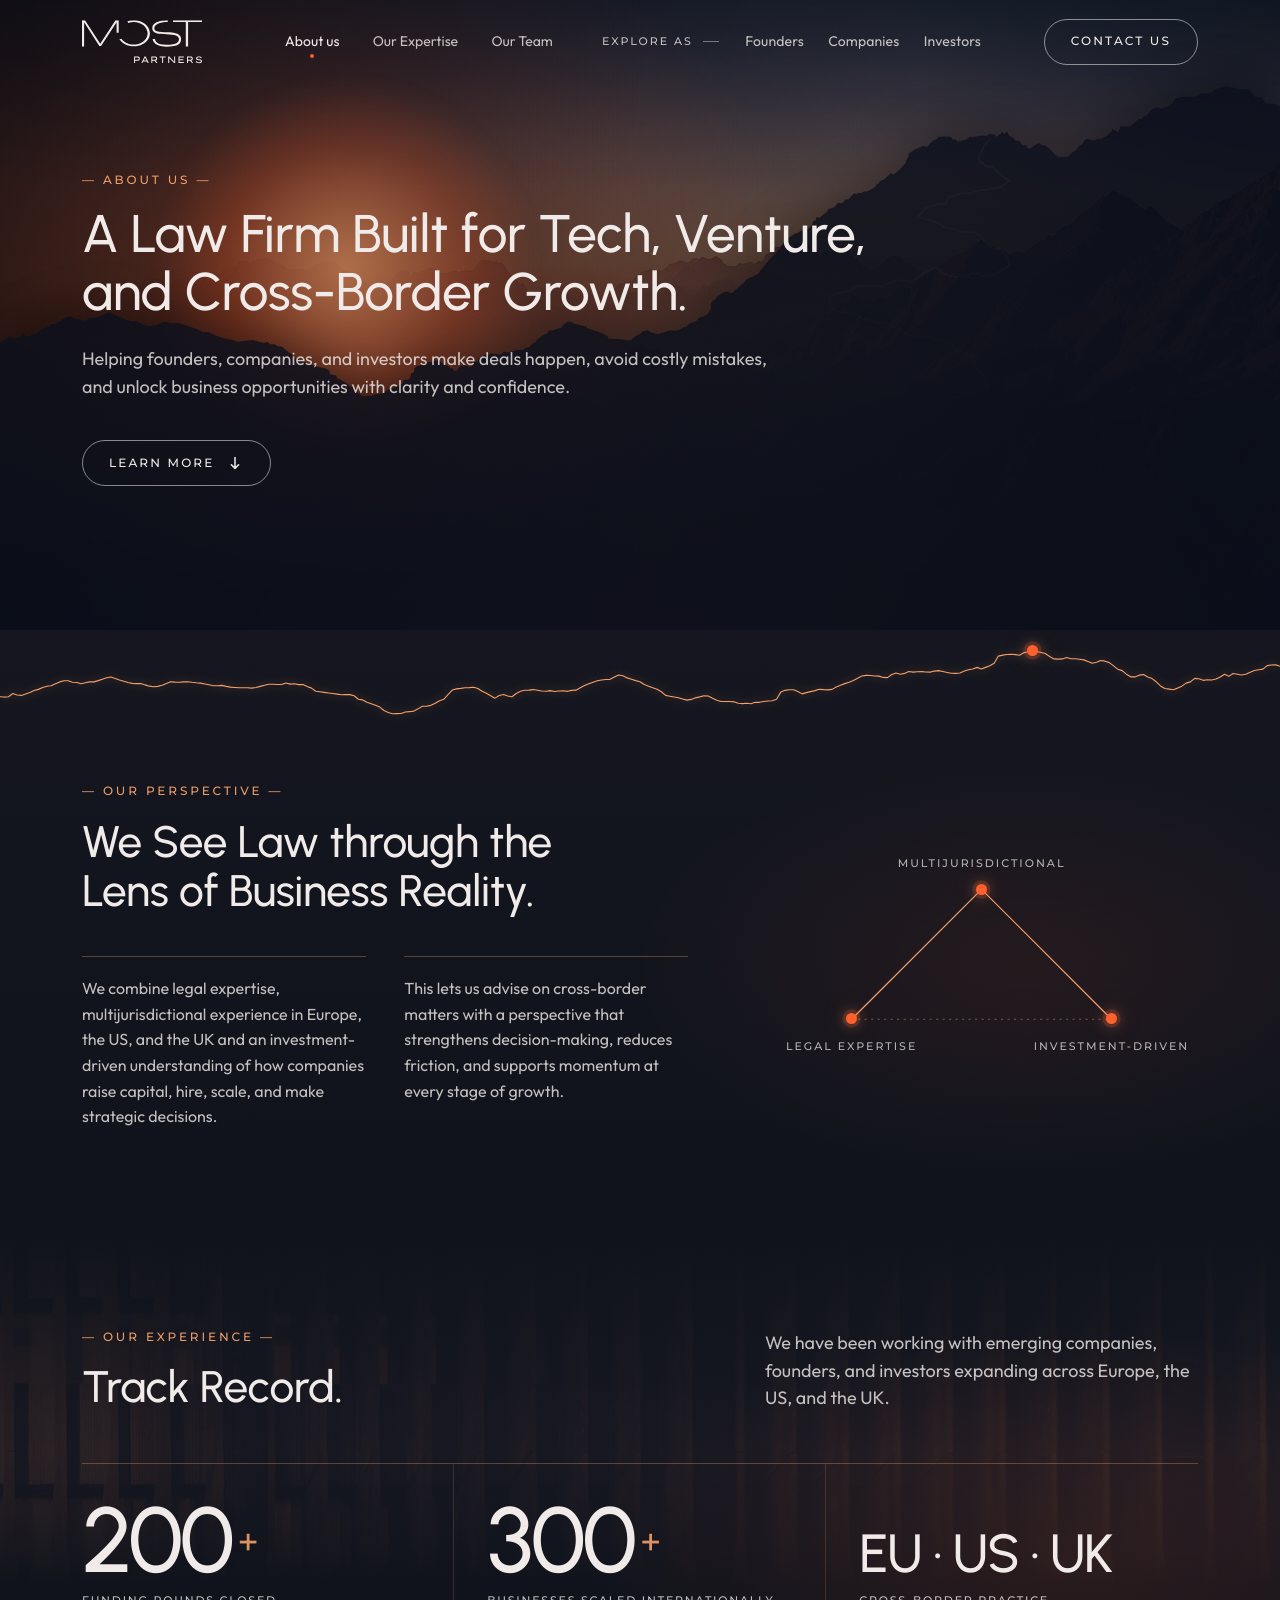
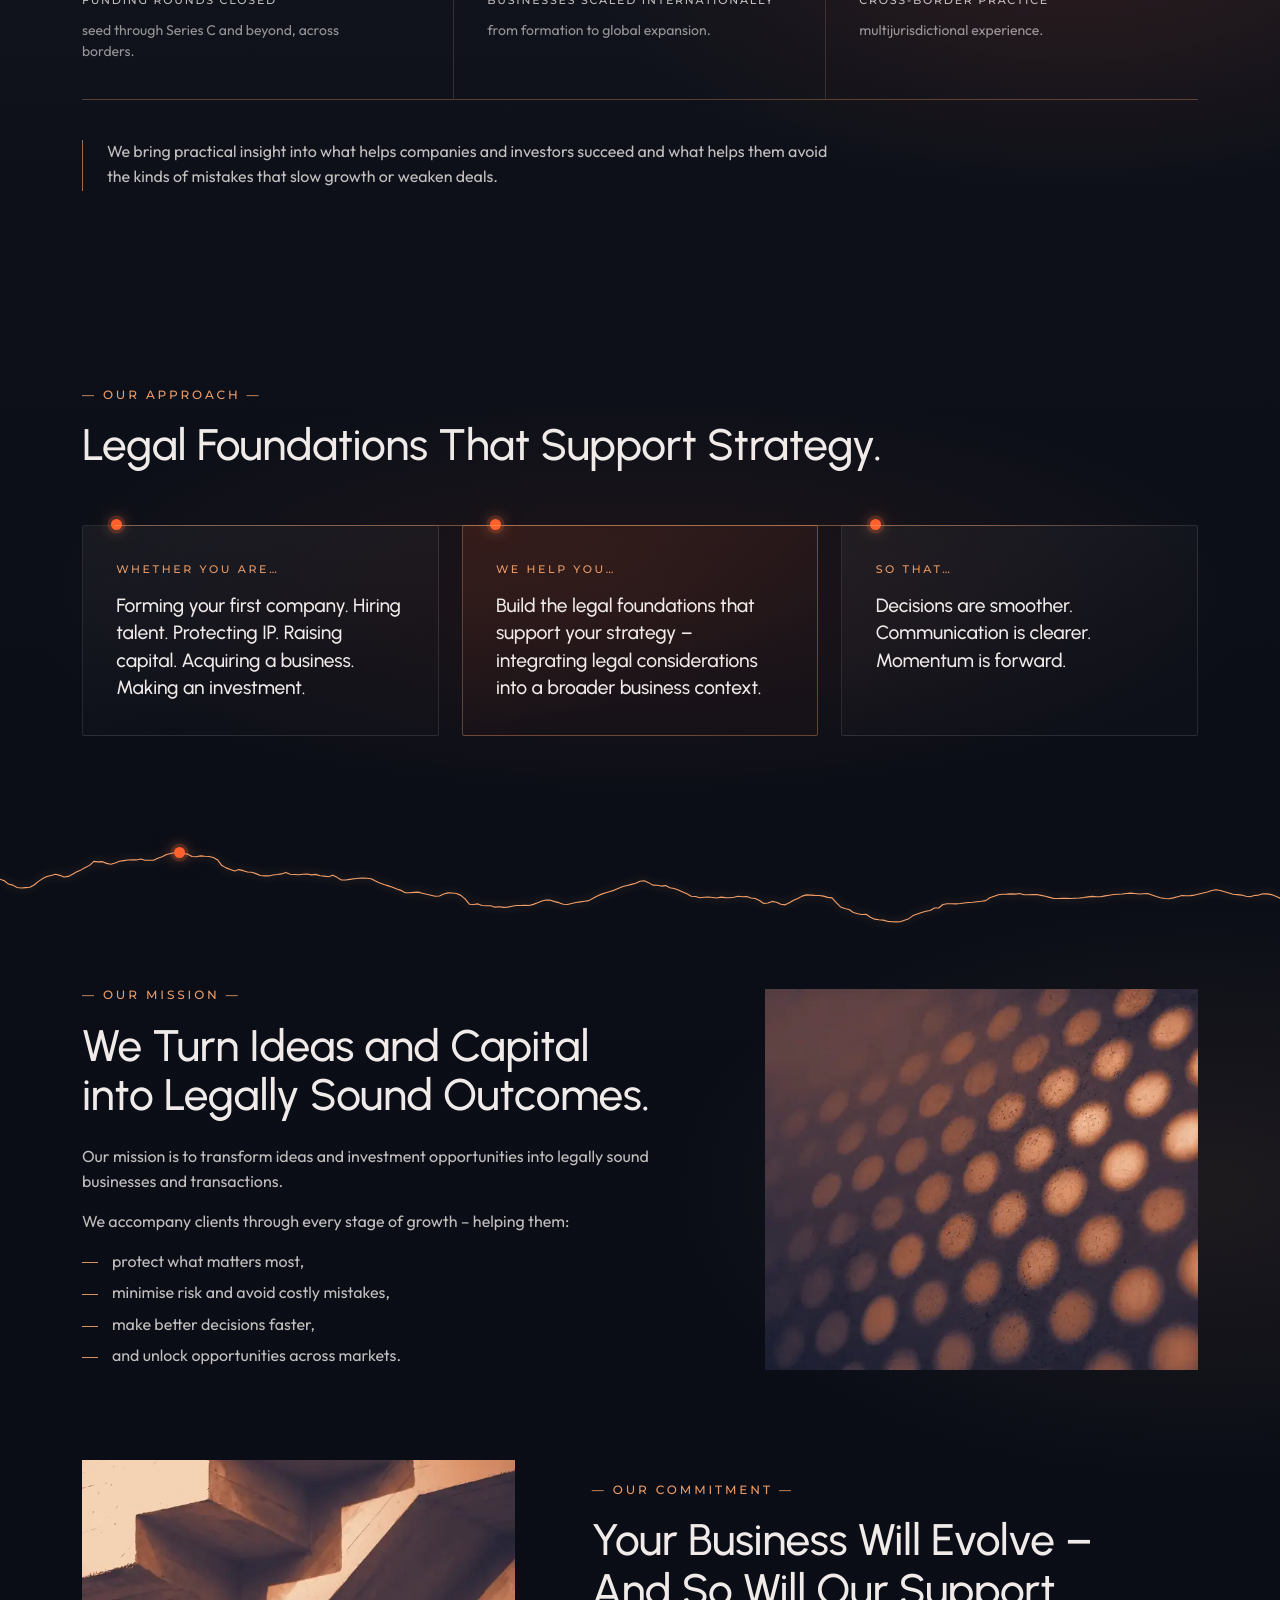
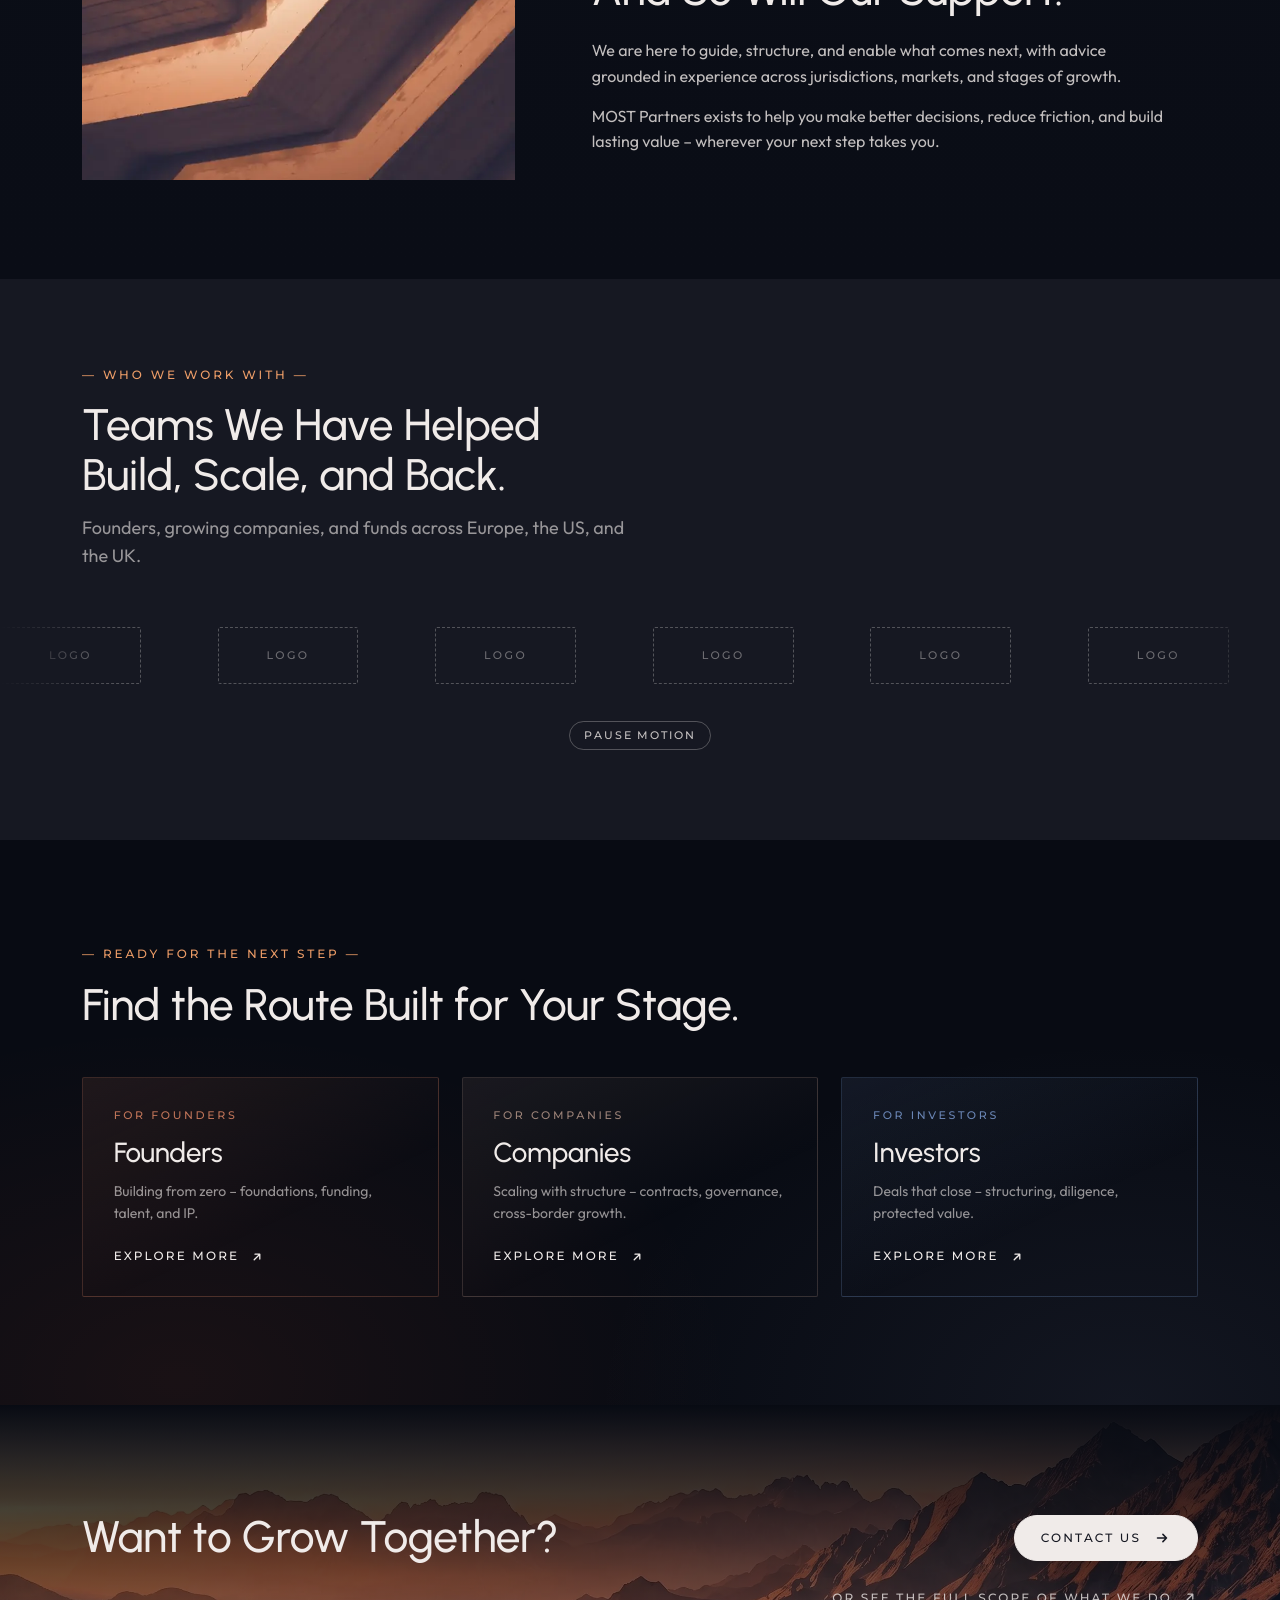
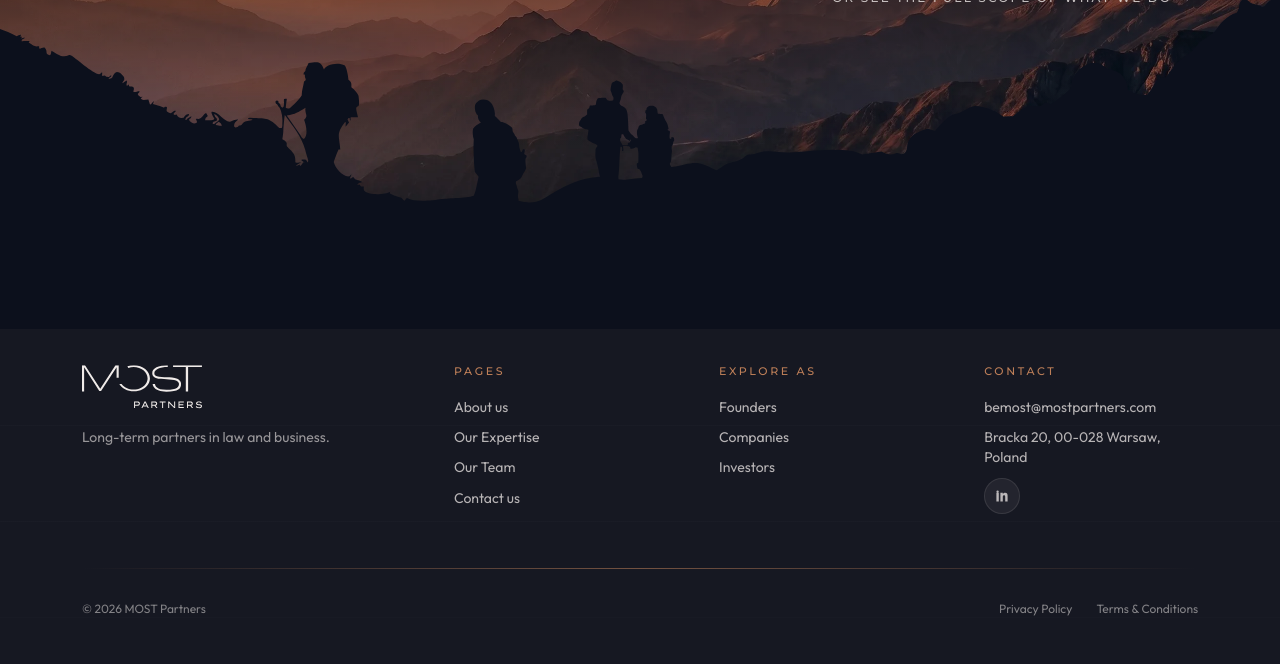
==== commit 39a2f440: "Copy: en dashes in the sentences, the em dash only as an ornament Basia (10.10): the long em dash re" ====
--- a/about-us.html
+++ b/about-us.html
@@ -5,13 +5,13 @@
     <meta name="viewport" content="width=device-width, initial-scale=1" />
     <meta name="robots" content="noindex, nofollow, noarchive, nosnippet" />
     <meta name="googlebot" content="noindex, nofollow, noarchive, nosnippet" />
-    <title>About us — MOST Partners</title>
-    <meta name="description" content="MOST Partners — a law firm built for tech, venture, and cross-border growth. Our perspective, experience, approach, mission and commitment." />
+    <title>About us – MOST Partners</title>
+    <meta name="description" content="MOST Partners – a law firm built for tech, venture, and cross-border growth. Our perspective, experience, approach, mission and commitment." />
     <link rel="icon" href="favicon.svg" type="image/svg+xml" />
     <meta property="og:type" content="website" />
     <meta property="og:site_name" content="MOST Partners" />
-    <meta property="og:title" content="About us — MOST Partners" />
-    <meta property="og:description" content="MOST Partners — a law firm built for tech, venture, and cross-border growth. Our perspective, experience, approach, mission and commitment." />
+    <meta property="og:title" content="About us – MOST Partners" />
+    <meta property="og:description" content="MOST Partners – a law firm built for tech, venture, and cross-border growth. Our perspective, experience, approach, mission and commitment." />
     <meta property="og:image" content="og-image.jpg" />
     <meta name="twitter:card" content="summary_large_image" />
     <link rel="preconnect" href="https://fonts.googleapis.com" />
@@ -250,7 +250,7 @@
           </div>
           <div class="philosophy__card philosophy__card--b" data-reveal style="--reveal-delay: 130ms">
             <span class="philosophy__card-tag">we help you…</span>
-            <p>Build the legal foundations that support your strategy&nbsp;— integrating legal considerations into a broader business context.</p>
+            <p>Build the legal foundations that support your strategy&nbsp;– integrating legal considerations into a broader business context.</p>
           </div>
           <div class="philosophy__card philosophy__card--c" data-reveal style="--reveal-delay: 260ms">
             <span class="philosophy__card-tag">so that…</span>
@@ -271,7 +271,7 @@
             <p class="ab-eyebrow">&mdash; our mission &mdash;</p>
             <h2 class="manifesto__title" id="our-mission-title">We Turn Ideas and Capital into Legally Sound&nbsp;Outcomes.</h2>
             <p class="manifesto__copy">Our mission is to transform ideas and investment opportunities into legally sound businesses and&nbsp;transactions.</p>
-            <p class="manifesto__copy">We accompany clients through every stage of growth&nbsp;— helping&nbsp;them:</p>
+            <p class="manifesto__copy">We accompany clients through every stage of growth&nbsp;– helping&nbsp;them:</p>
             <ul class="manifesto__list">
               <li>protect what matters most,</li>
               <li>minimise risk and avoid costly mistakes,</li>
@@ -290,9 +290,9 @@
           </figure>
           <div class="manifesto__text" data-reveal style="--reveal-delay: 140ms">
             <p class="ab-eyebrow">&mdash; our commitment &mdash;</p>
-            <h2 class="manifesto__title" id="our-commitment-title">Your Business Will Evolve&nbsp;— And So Will Our&nbsp;Support.</h2>
+            <h2 class="manifesto__title" id="our-commitment-title">Your Business Will Evolve&nbsp;– And So Will Our&nbsp;Support.</h2>
             <p class="manifesto__copy">We are here to guide, structure, and enable what comes next, with advice grounded in experience across jurisdictions, markets, and stages of&nbsp;growth.</p>
-            <p class="manifesto__copy">MOST Partners exists to help you make better decisions, reduce friction, and build lasting value&nbsp;— wherever your next step takes&nbsp;you.</p>
+            <p class="manifesto__copy">MOST Partners exists to help you make better decisions, reduce friction, and build lasting value&nbsp;– wherever your next step takes&nbsp;you.</p>
           </div>
         </div>
       </section>
@@ -335,7 +335,7 @@
           <li class="routes-strip__card routes-strip__card--founders" data-reveal>
             <p class="routes-strip__kicker">for founders</p>
             <h3 class="routes-strip__name">Founders</h3>
-            <p class="routes-strip__copy">Building from zero&nbsp;&mdash; foundations, funding, talent, and&nbsp;IP.</p>
+            <p class="routes-strip__copy">Building from zero&nbsp;&ndash; foundations, funding, talent, and&nbsp;IP.</p>
             <a class="routes-strip__link link-arrow" href="for-founders.html">
               <span>Explore more</span><span class="sr-only"> about how we work with founders</span>
               <svg viewBox="0 0 20 20" aria-hidden="true"><path d="M6.5 13.5 13.5 6.5M7.5 6.5h6v6" /></svg>
@@ -344,7 +344,7 @@
           <li class="routes-strip__card routes-strip__card--companies" data-reveal>
             <p class="routes-strip__kicker">for companies</p>
             <h3 class="routes-strip__name">Companies</h3>
-            <p class="routes-strip__copy">Scaling with structure&nbsp;&mdash; contracts, governance, cross-border&nbsp;growth.</p>
+            <p class="routes-strip__copy">Scaling with structure&nbsp;&ndash; contracts, governance, cross-border&nbsp;growth.</p>
             <a class="routes-strip__link link-arrow" href="for-companies.html">
               <span>Explore more</span><span class="sr-only"> about how we work with companies</span>
               <svg viewBox="0 0 20 20" aria-hidden="true"><path d="M6.5 13.5 13.5 6.5M7.5 6.5h6v6" /></svg>
@@ -353,7 +353,7 @@
           <li class="routes-strip__card routes-strip__card--investors" data-reveal>
             <p class="routes-strip__kicker">for investors</p>
             <h3 class="routes-strip__name">Investors</h3>
-            <p class="routes-strip__copy">Deals that close&nbsp;&mdash; structuring, diligence, protected&nbsp;value.</p>
+            <p class="routes-strip__copy">Deals that close&nbsp;&ndash; structuring, diligence, protected&nbsp;value.</p>
             <a class="routes-strip__link link-arrow" href="for-investors.html">
               <span>Explore more</span><span class="sr-only"> about how we work with investors</span>
               <svg viewBox="0 0 20 20" aria-hidden="true"><path d="M6.5 13.5 13.5 6.5M7.5 6.5h6v6" /></svg>
--- a/styles.css
+++ b/styles.css
@@ -3746,14 +3746,12 @@
   padding-bottom: clamp(120px, 16vh, 190px);
 }
 
-.page--about .page-hero__bg,
-.page--expertise .page-hero__bg {
+.page--about .page-hero__bg {
   object-position: 56% 72%;
   filter: saturate(0.94) contrast(1.06) brightness(0.74);
 }
 
-.page--about .page-hero__wash,
-.page--expertise .page-hero__wash {
+.page--about .page-hero__wash {
   background:
     radial-gradient(820px 520px at 18% 38%, rgba(255, 97, 44, 0.32), transparent 68%),
     radial-gradient(700px 460px at 62% 50%, rgba(255, 176, 119, 0.12), transparent 72%),
@@ -3790,8 +3788,7 @@
   animation: hero-haze-drift 12s cubic-bezier(0.4, 0, 0.6, 1) infinite;
 }
 
-.page--about .page-hero__sun,
-.page--expertise .page-hero__sun {
+.page--about .page-hero__sun {
   top: 12%;
   left: 12%;
   width: clamp(240px, 30vw, 420px);
@@ -3799,34 +3796,33 @@
   animation: hero-sun-breathe 9s cubic-bezier(0.45, 0, 0.55, 1) infinite;
 }
 
-/* ---------- PAGE HERO (expertise): the About scene, lit from the right ----------
-   The same construction as About at every width. On a desktop window the
-   photo is framed on its sunlit peaks and the sun rises over them, so the
-   copy keeps the deep, cool left and the page does not open on About's
-   picture. Phones keep About's framing: they see the middle of the photo. */
+/* ---------- PAGE HERO (expertise): the page's own peaks ----------
+   Built as About's at every width, lit by its own aurora (AURORA HEROES,
+   at the end of this file) instead of the photograph and its sun.
+   The silhouette is the page's own (ridge-andes.svg): the client (06.10)
+   wants Expertise and Our Team told apart by the shape of their mountains,
+   Expertise with higher, sharper peaks, as in the Andes - and no more
+   mountains than before. Low foothills keep under the copy at every width;
+   on the right a skyline of granite spires rises where the sun is - a great
+   tower with a notched summit, a needle either side of it and smaller ones
+   down to the edge, as Fitz Roy and its neighbours stand over Patagonia.
+   Its crests carry the site's own rock grain (RIDGE_TEXTURE in script.js),
+   kept off the sheer walls. */
 @media (min-width: 1024px) {
-  .page--expertise .page-hero__bg {
-    object-position: 84% 66%;
-  }
-
-  .page--expertise .page-hero__wash {
-    background:
-      radial-gradient(760px 520px at 80% 44%, rgba(255, 97, 44, 0.28), transparent 68%),
-      radial-gradient(620px 420px at 44% 56%, rgba(255, 176, 119, 0.1), transparent 72%),
-      linear-gradient(90deg, rgba(4, 6, 12, 0.88) 0%, rgba(11, 14, 25, 0.62) 38%, rgba(18, 20, 31, 0.2) 72%, rgba(8, 10, 17, 0.28) 100%),
-      linear-gradient(180deg, rgba(8, 11, 19, 0.36) 0%, rgba(8, 11, 19, 0.55) 58%, rgba(8, 11, 19, 0.95) 100%);
-  }
-
-  .page--expertise .page-hero__sun {
-    top: 14%;
-    left: auto;
-    right: 12%;
-  }
-
-  /* the silhouette mirrored: its mass stands under the copy and its low end
-     under the sun, so the lit peaks show and the light clears the ridge */
+  /* Drawn as wide as the window, the art outgrows the hero from about
+     1930px and its summits would go over the top edge. There it stops at
+     1.06 times the hero's height, at the right, in proportion, and the
+     foothills it draws past its left edge (xMaxYMax meet) run on to the
+     window's. */
+  .page--expertise .page-hero__ridges {
+    top: 0;
+  }
+
   .page--expertise .page-hero__ridge {
-    transform: scaleX(-1);
+    position: absolute;
+    bottom: 0;
+    left: 0;
+    max-height: 106%;
   }
 }
 
@@ -4222,6 +4218,17 @@
   max-width: none;
   margin: 0 0 clamp(10px, 2vh, 24px);
   text-align: left;
+}
+
+/* The client asked for an eyebrow over every section title on the pages
+   left of the menu; this one takes the site's "— label —" role. */
+.exwork__eyebrow {
+  margin: 0 0 18px;
+  color: var(--eyebrow-color);
+  font: 500 var(--fs-eyebrow) / var(--lh-eyebrow) "Montserrat", system-ui, sans-serif;
+  letter-spacing: var(--ls-eyebrow);
+  text-transform: uppercase;
+  text-wrap: balance;
 }
 
 .exwork--terrain .exwork__title {
@@ -4538,6 +4545,20 @@
   margin: 0 0 clamp(48px, 8vh, 96px);
 }
 
+/* The eyebrow the client asked for over every section title on the pages
+   left of the menu, in the site's "— label —" role. It takes a row of its
+   own across the head, so the title and the lede still share theirs and
+   the lede keeps its foot on the title's last line. */
+.ex-areas__eyebrow {
+  grid-column: 1 / -1;
+  margin: 0 0 18px;
+  color: var(--eyebrow-color);
+  font: 500 var(--fs-eyebrow) / var(--lh-eyebrow) "Montserrat", system-ui, sans-serif;
+  letter-spacing: var(--ls-eyebrow);
+  text-transform: uppercase;
+  text-wrap: balance;
+}
+
 .ex-areas__title {
   margin: 0 24px 0 0;
   color: var(--light);
@@ -4853,6 +4874,11 @@
     gap: 16px;
     max-width: 680px;
     margin: 0 0 clamp(20px, 5vw, 36px);
+  }
+
+  /* the head's 16px gap sets it off the title, as the heroes' eyebrows are */
+  .ex-areas__eyebrow {
+    margin: 0;
   }
 
   .ex-areas__title {
@@ -6994,58 +7020,199 @@
 }
 /* === end WHO WE ARE === */
 
+/* === WHO WE ARE on a light ground: three previews ===
+   The client (6.10) feared the page reads too dark and asked to see Who
+   we are in lighter colours - off-white, a delicate grey or latte - as
+   alternatives to look at, not as a change: the page ships dark, and
+   ?who=ivory, ?who=grey or ?who=latte (#who-ivory and the like where a
+   preview host drops the query; the switch is in script.js) set the
+   section on one of three grounds. Only colours and tones change: the
+   intro, the rail and the link keep their places at every width.
+     ivory  the site's cream (--light), the ground of the audience pages'
+            light sections
+     grey   a cool pale grey, from the navy's side of the palette
+     latte  a warm milky coffee, from the photographs' side
+   The type takes the ink of the audience pages' cream sections: titles
+   in #1c1419 (15.3, 14.5 and 13.0:1 on ivory, grey and latte), the lede
+   and the rows' copy in its softer 72% (6.6, 6.4 and 6.1:1), the link in
+   the ink. The labels - the eyebrow and the rows' numbers - take a rust
+   a shade deeper than the one the cream contact form rings its fields
+   with (#a8380b): the peach and the orange of the dark grounds fall to
+   1.6-2.9:1 here, #9e340a holds 4.7:1 or better, over the facade's fade
+   under the eyebrow too. */
+:root[data-who="ivory"] {
+  --who-ground: #f0ebe9;
+}
+
+:root[data-who="grey"] {
+  --who-ground: #e6e6ea;
+}
+
+:root[data-who="latte"] {
+  --who-ground: #e7d9c7;
+}
+
+:root:is([data-who="ivory"], [data-who="grey"], [data-who="latte"]) .whoweare {
+  --who-ink: #1c1419;
+  --who-ink-soft: rgba(28, 20, 25, 0.72);
+  --who-rust: #9e340a;
+  --eyebrow-color: var(--who-rust);
+  --link-ink: var(--who-ink);
+  --focus-ring: var(--who-rust);
+  /* the rail's markers sit flat on the light, in their ring alone: the
+     halo and the aura that light them on the dark blur them here */
+  --marker-shadow: 0 0 0 calc(var(--marker-size) * 0.33) var(--marker-ring);
+  background: var(--who-ground);
+  color: var(--who-ink);
+}
+
+/* The facade stays, as on the dark page (client, 7.10: the architecture
+   exactly as before, only the colours broken): the same photograph in
+   the same place, rising and fading as it does there, toned for the
+   light. Taken as it is, the navy-toned photo and its wash made a dark
+   window on the light ground, a light strip over it and the head's dark
+   type on the dark. Turned to its negative in grey and multiplied into
+   the ground - the layer, not the photo, so the blend reaches past the
+   fades - the mullions draw in a pale grey and the glass is the ground
+   itself: no band, no edge. At 34% the lede keeps 4.6:1 and the title
+   8.5:1 over their darkest mullions; the wash is the dark page's alone. */
+:root:is([data-who="ivory"], [data-who="grey"], [data-who="latte"]) .whoweare__bg {
+  mix-blend-mode: multiply;
+}
+
+:root:is([data-who="ivory"], [data-who="grey"], [data-who="latte"]) .whoweare__bg img {
+  filter: grayscale(1) invert(1) brightness(1.15) contrast(0.85);
+  opacity: 0.34;
+}
+
+:root:is([data-who="ivory"], [data-who="grey"], [data-who="latte"]) .whoweare__wash {
+  display: none;
+}
+
+:root:is([data-who="ivory"], [data-who="grey"], [data-who="latte"]) :is(.whoweare__title, .ex-rail__name) {
+  color: var(--who-ink);
+}
+
+:root:is([data-who="ivory"], [data-who="grey"], [data-who="latte"]) :is(.whoweare__lede, .ex-rail__copy) {
+  color: var(--who-ink-soft);
+}
+
+/* the spine: the same hairline, in the ink, fading out under the last row */
+:root:is([data-who="ivory"], [data-who="grey"], [data-who="latte"]) .whoweare .ex-rail::before {
+  background: linear-gradient(180deg, rgba(28, 20, 25, 0.18), rgba(28, 20, 25, 0.18) 82%, transparent);
+}
+
+/* under 1024px the link is ringed in the site's orange, 2.9:1 on ivory */
+:root:is([data-who="ivory"], [data-who="grey"], [data-who="latte"]) .whoweare__link:focus-visible {
+  outline-color: var(--focus-ring);
+}
+
+/* The edges. The top is straight, as the audience pages turn from dark to
+   cream. On a desktop the hero's stats notes hang under its foot into the
+   band, down to a few pixels over its end, and on the navy they ran on
+   into the section; on a light ground the edge came right under their
+   last line, so the band keeps a strip of its navy under them. (Below
+   1024px the notes stand in the hero, well clear of it.) At the foot
+   Three routes' torn edge comes in over the ground as it did: its dark
+   land rises into the light as the hero's ridge does against its sky,
+   the route line on the crest, the connector dots on the line. */
+@media (min-width: 1024px) {
+  :root:is([data-who="ivory"], [data-who="grey"], [data-who="latte"]) .ridge-edge {
+    --edge-notes: calc(96px + clamp(28px, 4vh, 44px));
+  }
+}
+/* === end WHO WE ARE on a light ground === */
+
 /* === OUR EXPERTISE on Home, in one view ===
-   Back on Home after Three routes (client, 30.09), simplified to what the
-   Figma lays out (Home - Desktop, Section 2, 2796:2274): the line and the
-   six areas in one row, each under its drawing - 144px columns 16px apart
-   at 1440, the drawings 64px tall in a 120px frame - then the way to the
-   full page. Nothing to scroll through: the section is a screen or less.
+   Back on Home after Three routes (client, 30.09), as one view: the
+   section is a screen or less. Laid out now as the other sections are
+   (client, 6.10): the title on one side - the eyebrow, a large white
+   title in Who we are's style, the client's line as its lede and the way
+   to the full page under it - and the six areas on the other, two rows of
+   three, each name directly under its drawing - as the audience pages
+   set their Our Expertise, the copy in a third of the width and the list
+   across the rest.
    It starts under Three routes' torn bottom edge, as Who we are did (one
    cut depth up, so its ground fills to the edge's rim), on the navy the
-   Figma sets the row on, deepening to the closing band's navy-deep. */
+   Figma sets the drawings on, deepening to navy-deep, where the client
+   marks carry on. */
 .home-expertise {
   --hx-under: var(--audience-cut-depth);
   /* the torn edge's line runs about 1.5 cut depths under the section's
-     top at the left, higher to the right; the eyebrow stands a section
-     rhythm under that */
-  --hx-air: clamp(48px, 7vh, 88px);
+     top at the left, higher to the right; the eyebrow stands at the left,
+     under the line's lowest dip, and as far under it as Who we are's
+     eyebrow stands under the hero's band */
+  --hx-air: clamp(64px, 9vh, 112px);
+  /* the drawings' height: the Figma's 64px at 1440 */
+  --hx-icon: clamp(52px, 4.45vw, 64px);
   position: relative;
   margin-top: calc(-1 * var(--hx-under));
   padding: calc(var(--hx-under) * 1.5 + var(--hx-air)) var(--container-x) clamp(88px, 12vh, 140px);
   background: linear-gradient(180deg, var(--navy) 0%, var(--navy) 50%, var(--navy-deep) 100%);
   color: var(--light);
-  text-align: center;
-}
-
+}
+
+/* The link follows the six in the markup - the lede ends "supporting our
+   clients in:" and the areas answer it - and on the grid it stands in the
+   copy's column, under the lede. */
 .home-expertise__inner {
-  max-width: 1040px;
-  margin: 0 auto;
-}
-
+  display: grid;
+  grid-template-columns: minmax(0, 1fr) minmax(0, 2fr);
+  grid-template-rows: auto 1fr;
+  grid-template-areas:
+    "copy list"
+    "link list";
+  align-items: start;
+  column-gap: clamp(32px, 3.4vw, 56px);
+}
+
+.home-expertise__copy {
+  grid-area: copy;
+  max-width: 34rem;
+}
+
+/* Who we are's eyebrow, title and lede: the type scale's roles */
 .home-expertise__eyebrow {
   margin: 0 0 18px;
   color: var(--eyebrow-color);
-  font: 500 12px / 1.2 "Montserrat", system-ui, sans-serif;
-  letter-spacing: 0.26em;
+  font: 500 var(--fs-eyebrow) / var(--lh-eyebrow) "Montserrat", system-ui, sans-serif;
+  letter-spacing: var(--ls-eyebrow);
   text-transform: uppercase;
 }
 
-/* the Figma line, in the drawings' own lavender (5:1 on the navy) */
 .home-expertise__title {
-  max-width: 640px;
-  margin: 0 auto;
-  color: #8087ad;
-  font: 400 clamp(18px, 1.45vw, 21px) / 1.45 "Outfit", system-ui, sans-serif;
-  letter-spacing: 0;
+  margin: 0 0 22px;
+  color: var(--light);
+  font: 500 var(--fs-h2) / var(--lh-h2) "Urbanist", system-ui, sans-serif;
+  letter-spacing: var(--ls-heading);
   text-wrap: balance;
 }
 
+.home-expertise__lede {
+  margin: 0;
+  color: var(--light-80);
+  font: 400 var(--fs-lead) / var(--lh-lead) "Outfit", system-ui, sans-serif;
+  text-wrap: pretty;
+}
+
+.home-expertise__link {
+  grid-area: link;
+  justify-self: start;
+  margin-top: 28px;
+}
+
+/* three to a row, each drawing centred over its name; past 1920 the two
+   columns' width would leave the six far apart, and the rows keep to the
+   1040px the one row had */
 .home-expertise__list {
+  grid-area: list;
+  justify-self: start;
   display: grid;
-  grid-template-columns: repeat(6, minmax(0, 144px));
-  justify-content: center;
-  gap: 32px 16px;
-  margin: clamp(32px, 5vh, 56px) 0 0;
+  grid-template-columns: repeat(3, minmax(0, 1fr));
+  width: 100%;
+  max-width: 1040px;
+  gap: clamp(36px, 5.6vh, 56px) clamp(16px, 2vw, 32px);
+  margin: 0;
   padding: 0;
   list-style: none;
 }
@@ -7054,34 +7221,83 @@
   display: flex;
   flex-direction: column;
   align-items: center;
-}
-
+  text-align: center;
+}
+
+/* the drawing's box, a little taller than the drawing for the strokes
+   that run to its edge; the name hangs right under it */
 .home-expertise__art {
   display: flex;
   align-items: center;
   justify-content: center;
-  height: clamp(96px, 8.4vw, 120px);
+  height: calc(var(--hx-icon) + 16px);
 }
 
 .home-expertise .ex-icon {
-  height: clamp(52px, 4.45vw, 64px);
-}
-
+  height: var(--hx-icon);
+}
+
+/* two short lines at most, balanced, as the Figma's 144px columns set
+   them: a caption under its drawing rather than a line across the cell */
 .home-expertise__name {
+  max-width: 11em;
+  margin-top: 8px;
   color: var(--light);
-  font: 400 16px / 1.2 "Outfit", system-ui, sans-serif;
+  font: 400 16px / 1.3 "Outfit", system-ui, sans-serif;
   text-wrap: balance;
 }
 
-.home-expertise__link {
-  margin-top: clamp(32px, 5vh, 56px);
-}
-
-/* the row draws as one, each drawing a beat after the one before it */
+/* the six draw as one, each drawing a beat after the one before it: row
+   by row, left to right, in the order they are read */
 [data-draw-group] .ex-icon.is-drawing path {
   transition-delay: var(--draw-delay, 0ms);
 }
 /* === end OUR EXPERTISE === */
+
+/* === CLIENT MARKS on Home ===
+   About Us' carousel (CLIENT MARKS, above) closes Home as well: with
+   About Us set aside for now, the client asked for the clients at the
+   foot of Home (6.10). The component is About's as it is; About keeps it
+   unchanged. Home gives it its ground and restates the pieces About
+   scopes to its own page: the compact sizes and the still row (see
+   "Client marks (<=1023px)"), the Pause button's ring and touch area.
+   The ground is navy-deep from edge to edge, where About gives the row a
+   band of navy of its own: Our Expertise ends on navy-deep and the closing
+   band starts on it, so the three run on as one ground, with no seam. */
+.page--home .clients {
+  background: var(--navy-deep);
+}
+
+/* the marquee's Pause control takes the site's focus ring at every width */
+.page--home .clients__pause:focus-visible {
+  outline: 2px solid var(--focus-ring, var(--orange));
+  outline-offset: 3px;
+}
+
+/* a touch screen 1024px and up: the 27px button gets About's invisible
+   hit area, 45px tall (see "touch screens 1024px and up: hit areas") */
+@media (min-width: 1024px) and (any-pointer: coarse) {
+  .page--home .clients__pause {
+    position: relative;
+  }
+
+  .page--home .clients__pause::after {
+    content: "";
+    position: absolute;
+    inset: -9px 0;
+  }
+}
+
+/* without script the head would never reveal: it is shown, as reduced
+   motion shows it */
+@media (scripting: none) {
+  .page--home .clients [data-reveal] {
+    opacity: 1;
+    translate: none;
+    transition: none;
+  }
+}
+/* === end CLIENT MARKS on Home === */
 
 /* ============ NAV: one rule set for every page ============
    At rest the bar is transparent and its type wears the hero's ink (set per
@@ -7464,6 +7680,213 @@
 .copy-legend__swatch--ours { outline: 2px dashed #ff3d7f; }
 .copy-legend__swatch--wireframe { outline: 2px dashed #f5b400; }
 .copy-legend__swatch--g1-edited { outline: 2px dotted #36c2b4; }
+
+/* ============ VARIANT PANEL (?preview) ============
+   The switches for the client's alternatives (6.10) in the copy review's
+   dark card, bottom right: the heroes keep their stats and trail markers
+   bottom left, and the copy legend takes the top right. script.js builds
+   it only on a page opened with ?preview or with one of the alternatives
+   on; a choice applies in place and the panel folds down to its title. */
+.variant-panel {
+  position: fixed;
+  right: 16px;
+  bottom: 16px;
+  z-index: 9000;
+  width: min(300px, calc(100vw - 32px));
+  padding: 14px 16px;
+  border-radius: 10px;
+  background: rgba(10, 12, 20, 0.92);
+  color: #f0ebe9;
+  font: 400 12px / 1.45 "Outfit", system-ui, sans-serif;
+  box-shadow: 0 12px 40px rgba(0, 0, 0, 0.4);
+}
+
+.variant-panel.is-collapsed {
+  width: auto;
+}
+
+.variant-panel__toggle {
+  display: flex;
+  justify-content: space-between;
+  align-items: baseline;
+  gap: 16px;
+  width: 100%;
+  margin: 0;
+  padding: 0;
+  border: 0;
+  background: none;
+  color: inherit;
+  font: 500 12px / 1.45 "Outfit", system-ui, sans-serif;
+  letter-spacing: 0.04em;
+  text-align: left;
+  cursor: pointer;
+}
+
+.variant-panel__sign {
+  font-size: 15px;
+  line-height: 1;
+}
+
+.variant-panel.is-collapsed .variant-panel__body {
+  display: none;
+}
+
+.variant-panel__group {
+  display: flex;
+  flex-wrap: wrap;
+  gap: 6px;
+  margin-top: 12px;
+}
+
+.variant-panel__label {
+  flex: 0 0 100%;
+  margin: 0;
+  color: rgba(240, 235, 233, 0.6);
+}
+
+.variant-panel__choice {
+  min-height: 34px;
+  padding: 6px 12px;
+  border: 1px solid rgba(240, 235, 233, 0.28);
+  border-radius: 999px;
+  background: none;
+  color: inherit;
+  font: inherit;
+  cursor: pointer;
+}
+
+.variant-panel__choice:hover {
+  border-color: rgba(240, 235, 233, 0.6);
+}
+
+.variant-panel__choice[aria-pressed="true"] {
+  border-color: #ff612c;
+  background: #ff612c;
+  color: #0a0c14;
+}
+
+.variant-panel__toggle:focus-visible,
+.variant-panel__choice:focus-visible {
+  outline: 2px solid #ff612c;
+  outline-offset: 3px;
+}
+
+.variant-panel__toggle:focus-visible {
+  border-radius: 4px;
+}
+
+.variant-panel__note {
+  margin: 12px 0 0;
+  color: rgba(240, 235, 233, 0.6);
+}
+
+/* ============ TITLE PREVIEW (?titles=smaller) ============
+   The client wondered (6.10) whether the titles run a little large, and
+   feared a smaller size would break the layout: this shows every H1 and
+   H2 title a size smaller, in the case they ship in (title case - the
+   capitals they had asked for were the words' initials, not whole titles
+   in capitals, 7.10). script.js sets data-titles on <html> from the query
+   (or #titles-smaller); without it nothing here applies and every title
+   is as it ships. Eyebrows and the names inside a section (H3) keep their
+   style.
+
+   Each title keeps the size its role gives it at every width - H1 for the
+   heroes, the display size for the one slogan, H2 for the section titles,
+   with the steps the compact layer takes for phones and for phones on their
+   side - times --title-scale. The rules restate those sizes under
+   :root[data-titles], which outranks the rules further down that set them
+   (How We Work's, three classes deep, is named in full).
+
+   A size smaller is 87%: at 1440 the H1 goes from 56 to 49px and the H2
+   from 48 to 42px, on a phone from 34.5 to 30px and from 28 to 25px. The
+   measures set in a title's own ems shrink with it, so those titles keep
+   their line breaks; the rest gain room and some take a line less. */
+:root[data-titles="smaller"] {
+  --title-scale: 0.87;
+}
+
+@media (min-width: 1024px) {
+  :root[data-titles] :is(.hero-title, .page-hero__title) {
+    font-size: calc(var(--title-scale) * var(--fs-h1));
+  }
+
+  :root[data-titles] .audience-intro__title {
+    font-size: calc(var(--title-scale) * var(--fs-display));
+  }
+
+  :root[data-titles] :is(.whoweare__title, .home-expertise__title, .aud-grow__title, .perspective__title, .track-record__title, .philosophy__title, .manifesto__title, .clients__title, .routes-strip__title, .ex-areas__title, .exwork__title, .contact-band__title, .aud-help__title, .aud-work__title, .aud-expertise__title) {
+    font-size: calc(var(--title-scale) * var(--fs-h2));
+  }
+}
+
+@media (max-width: 1023px) {
+  :root[data-titles] :is(.hero-title, .page-hero__title) {
+    font-size: calc(var(--title-scale) * var(--m-h1));
+  }
+
+  /* About's and Our Expertise's headlines step down with the width on the
+     smallest phones, to hold "Cross-Border Growth." whole */
+  :root[data-titles] :is(.page--about, .page--expertise) .page-hero__title {
+    font-size: calc(var(--title-scale) * min(var(--m-h1), (100vw - 2 * var(--m-gutter)) / 9.7));
+  }
+
+  :root[data-titles] .audience-intro__title {
+    font-size: calc(var(--title-scale) * clamp(40px, 30px + 2.6vw, 56px));
+  }
+
+  :root[data-titles] :is(.whoweare__title, .home-expertise__title, .aud-grow__title, .perspective__title, .track-record__title, .philosophy__title, .manifesto__title, .clients__title, .routes-strip__title, .ex-areas__title, .exwork__title, .contact-band__title, .aud-help__title, .aud-work__title, .aud-expertise__title),
+  :root[data-titles] .page--expertise .exwork--terrain .exwork__title {
+    font-size: calc(var(--title-scale) * var(--m-h2));
+  }
+}
+
+@media (min-width: 640px) and (max-width: 1023px) {
+  :root[data-titles] .page--contact .contact-band__title {
+    font-size: calc(var(--title-scale) * clamp(28px, 3.2vw, 34px));
+  }
+}
+
+@media (max-width: 374px) {
+  :root[data-titles] .page--about .clients__title {
+    font-size: calc(var(--title-scale) * min(var(--m-h2), (100vw - 2 * var(--m-gutter)) / 9.4 * 0.87));
+  }
+}
+
+/* phones on their side: each hero's headline is fitted to the one short
+   screen */
+@media (min-width: 560px) and (max-width: 1023px) and (max-height: 500px) and (orientation: landscape) {
+  :root[data-titles] .page--home .hero-title {
+    font-size: calc(var(--title-scale) * min(var(--m-h1), 36px));
+  }
+
+  :root[data-titles] .page--home .audience-intro__title {
+    font-size: calc(var(--title-scale) * 36px);
+  }
+
+  :root[data-titles] :is(.page--about, .page--expertise) .page-hero__title {
+    font-size: calc(var(--title-scale) * clamp(28px, 4.5vw, 36px));
+  }
+
+  :root[data-titles] .page--team .page-hero__title {
+    font-size: calc(var(--title-scale) * clamp(28px, 4.4vw, 36px));
+  }
+
+  :root[data-titles] :is(.page--founders, .page--companies, .page--investors) .hero-title {
+    font-size: calc(var(--title-scale) * clamp(34px, 9svh, 36px));
+  }
+}
+
+@media (min-width: 560px) and (max-width: 1023px) and (max-height: 360px) and (orientation: landscape) {
+  :root[data-titles] :is(.page--about, .page--expertise) .page-hero__title {
+    font-size: calc(var(--title-scale) * clamp(26px, 4.2vw, 32px));
+  }
+}
+
+@media (min-width: 560px) and (max-width: 666px) and (max-height: 500px) and (orientation: landscape), (min-width: 560px) and (max-width: 767px) and (max-height: 350px) and (orientation: landscape) {
+  :root[data-titles] .page--contact .page-hero__title {
+    font-size: calc(var(--title-scale) * clamp(34px, 10.6svh, 40px));
+  }
+}
 
 /* 'Day-to-Day' keeps its ordinary hyphens (the webfonts have no
    non-breaking hyphen glyph) and simply does not wrap */
@@ -10059,68 +10482,213 @@
 }
 
 /* ---------- Our Expertise (<=1023px) ----------
-   The row folds into three columns on a tablet, two on a phone, still one
-   screen; the torn edge above it is a phone's 130px cut. */
+   Stacked, in the markup's order: the title block, the six under it -
+   three to a row on a tablet, two on a phone, each name under its
+   drawing - and the link closing the section on the container edge. A
+   phone on its side keeps the desktop's two columns (below). The torn
+   edge above is a phone's 130px cut. */
 @media (max-width: 1023px) {
   .page--home .home-expertise {
     --hx-air: clamp(40px, 9vw, 64px);
     padding-bottom: var(--m-section);
   }
 
+  .page--home .home-expertise__inner {
+    grid-template-columns: minmax(0, 1fr);
+    grid-template-rows: none;
+    grid-template-areas:
+      "copy"
+      "list"
+      "link";
+  }
+
+  .page--home .home-expertise__copy {
+    max-width: 40rem;
+  }
+
+  /* Who we are's head at this size */
   .page--home .home-expertise__eyebrow {
     margin-bottom: 16px;
-    font-size: var(--m-label);
+  }
+
+  .page--home .home-expertise__title {
+    margin-bottom: 20px;
+    letter-spacing: -0.01em;
+  }
+
+  .page--home .home-expertise__lede {
+    max-width: var(--m-measure);
   }
 
   .page--home .home-expertise__list {
-    grid-template-columns: repeat(3, minmax(0, 168px));
-    gap: 28px 16px;
-  }
-}
-
-@media (max-width: 559px) {
+    gap: 32px 16px;
+    margin-top: 40px;
+  }
+
+  /* a 48px target, as Who we are's link */
+  .page--home .home-expertise__link {
+    min-height: 48px;
+    margin-top: 28px;
+  }
+
+  .page--home .home-expertise__link:focus-visible {
+    outline: 2px solid var(--orange);
+    outline-offset: 4px;
+    border-radius: 4px;
+  }
+}
+
+/* a phone: two to a row, three rows, a little closer together, so the
+   section from the torn edge down is still one screen at 390x844 */
+@media (max-width: 639px) {
+  .page--home .home-expertise {
+    --hx-icon: 52px;
+  }
+
   .page--home .home-expertise__list {
-    grid-template-columns: repeat(2, minmax(0, 168px));
+    grid-template-columns: repeat(2, minmax(0, 1fr));
     gap: 24px 12px;
-  }
-
-  .page--home .home-expertise__art {
-    height: 84px;
-  }
-
-  .page--home .home-expertise .ex-icon {
-    height: 52px;
+    margin-top: 32px;
   }
 
   .page--home .home-expertise__name {
     font-size: 15px;
   }
-}
-
-/* a phone on its side has the width for the Figma's one row and not the
-   height for two: the six stand in a row, their drawings smaller, so the
-   section is still one screen */
-@media (min-width: 560px) and (max-width: 1023px) and (max-height: 500px) and (orientation: landscape) {
-  .page--home .home-expertise__list {
-    grid-template-columns: repeat(6, minmax(0, 124px));
-    gap: 16px 12px;
-    margin-top: 24px;
-  }
-
-  .page--home .home-expertise__art {
-    height: 68px;
-  }
-
-  .page--home .home-expertise .ex-icon {
-    height: 44px;
-  }
-
-  .page--home .home-expertise__name {
-    font-size: 14px;
-  }
 
   .page--home .home-expertise__link {
     margin-top: 24px;
+  }
+}
+
+/* A phone on its side has the width for the desktop's two columns and not
+   the height for the stack: the title block and the link on the left, the
+   six on the right in their two rows of three, the drawings smaller, so
+   the section from its eyebrow down is one screen. */
+@media (min-width: 560px) and (max-width: 1023px) and (max-height: 500px) and (orientation: landscape) {
+  .page--home .home-expertise {
+    --hx-icon: 40px;
+  }
+
+  .page--home .home-expertise__inner {
+    grid-template-columns: minmax(0, 2fr) minmax(0, 3fr);
+    grid-template-rows: auto 1fr;
+    grid-template-areas:
+      "copy list"
+      "link list";
+    column-gap: 32px;
+  }
+
+  .page--home .home-expertise__title {
+    margin-bottom: 14px;
+  }
+
+  .page--home .home-expertise__lede {
+    font-size: 16px;
+  }
+
+  .page--home .home-expertise__list {
+    grid-template-columns: repeat(3, minmax(0, 1fr));
+    gap: 20px 12px;
+    margin-top: 0;
+  }
+
+  .page--home .home-expertise__name {
+    margin-top: 6px;
+    font-size: 14px;
+  }
+
+  /* On the narrower of these (under about 680px) the column is narrower
+     than the link: set inline, its arrow follows the last word onto the
+     second line, as the audience pages' long link does, and a padded line
+     keeps the 44px target. */
+  .page--home .home-expertise__link {
+    display: inline-block;
+    min-height: 0;
+    margin-top: 0;
+    padding: 13px 0;
+    line-height: 1.5;
+    text-wrap: balance;
+  }
+
+  .page--home .home-expertise__link svg {
+    display: inline-block;
+    margin-left: 10px;
+    vertical-align: -3px;
+  }
+}
+
+/* ---------- Client marks (<=1023px) ----------
+   As About Us sets them: the row keeps moving at a phone's scale, the
+   title and lede take the H2 and lead of the other heads here, the
+   placeholder marks' word holds 4.5:1, and Pause is a real 44px
+   control. */
+@media (max-width: 1023px) {
+  .page--home .clients {
+    padding: var(--m-section) 0;
+  }
+
+  .page--home .clients__head {
+    margin-bottom: 32px;
+    padding: 0 var(--m-gutter);
+  }
+
+  .page--home .clients__eyebrow {
+    margin-bottom: 14px;
+    font-size: var(--m-label);
+  }
+
+  .page--home .clients__title {
+    margin-bottom: 12px;
+    font-size: var(--m-h2);
+    line-height: var(--lh-h2);
+    letter-spacing: var(--ls-heading);
+  }
+
+  .page--home .clients__lede {
+    max-width: var(--m-measure);
+    font-size: var(--m-lede);
+    line-height: var(--lh-lead);
+  }
+
+  .page--home .clients__track {
+    gap: 28px;
+    padding-right: 28px;
+  }
+
+  .page--home .clients__mark {
+    width: 132px;
+    height: 56px;
+    color: rgba(240, 235, 233, 0.6);
+    font-size: var(--m-label);
+  }
+
+  .page--home .clients__pause {
+    min-height: 44px;
+    margin-top: 24px;
+    padding: 0 22px;
+    font-size: var(--m-label);
+  }
+}
+
+/* Less motion, at every width: the row stops and becomes a short
+   horizontal scroller (the base rule). The loop's duplicate set has no job
+   in a still row - it showed every mark twice - so only the real list
+   shows, from the container edge to the container edge, and the fade is
+   the gutter's width at each end: marks passing under an edge soften, and
+   at either end of the scroll the fade falls on the empty gutter. (After
+   the compact rules, whose track padding it replaces.) */
+@media (prefers-reduced-motion: reduce) {
+  .page--home .clients__track[aria-hidden="true"] {
+    display: none;
+  }
+
+  .page--home .clients__track {
+    padding-inline: var(--container-x);
+  }
+
+  .page--home .clients__viewport {
+    -webkit-mask-image: linear-gradient(90deg, transparent, #000 var(--container-x), #000 calc(100% - var(--container-x)), transparent);
+    mask-image: linear-gradient(90deg, transparent, #000 var(--container-x), #000 calc(100% - var(--container-x)), transparent);
   }
 }
 
@@ -10194,6 +10762,11 @@
     z-index: 2;
     max-width: 36em;
     margin: 0 0 8px;
+  }
+
+  /* the eyebrows stand 14px over their titles on About at these widths */
+  .page--expertise .exwork__eyebrow {
+    margin-bottom: 14px;
   }
 
   .page--expertise .exwork--terrain .exwork__title {
@@ -10472,13 +11045,25 @@
     padding: calc(var(--nav-height) + var(--ab-hero-sky)) var(--m-gutter) max(48px, 27.6vw - 60px);
   }
 
-  .page--about .page-hero__ridges,
+  /* Expertise's spires stand on the right and its foothills stay low, so its
+     art is not sunk by a third: only 2vw goes under the foot, and the
+     foothills still meet it under the seam's trail. A phone's button runs
+     on over the stretch where the first spires rise, so the floor under it
+     is 72px rather than 48px: the spires stand beside the button, the great
+     tower up to just under the tagline. */
+  .page--expertise .page-hero {
+    padding-bottom: max(72px, 27.6vw - 60px);
+  }
+
+  .page--about .page-hero__ridges {
+    bottom: -14.9vw;
+  }
+
   .page--expertise .page-hero__ridges {
-    bottom: -14.9vw;
-  }
-
-  .page--about .page-hero__bg,
-  .page--expertise .page-hero__bg {
+    bottom: -2vw;
+  }
+
+  .page--about .page-hero__bg {
     inset: 0 auto 0 56%;
     width: auto;
     min-width: 100%;
@@ -10493,8 +11078,7 @@
      on the heading, so the small eyebrow falls in the glow's softer outer
      half and keeps 4.5:1. A little quieter than desktop's, with no blur:
      the glow is already soft, and a blur on top is an offscreen pass. */
-  .page--about .page-hero__sun,
-  .page--expertise .page-hero__sun {
+  .page--about .page-hero__sun {
     --ab-sun: clamp(240px, 62vw, 400px);
     top: calc(var(--nav-height) + var(--ab-hero-sky) - var(--ab-sun) * 0.225);
     left: -12%;
@@ -10560,8 +11144,7 @@
    smaller sun, about desktop's share of the width, keeps the tagline at
    4.5:1 with the sun at full strength (as it is with reduced motion). */
 @media (min-width: 600px) and (max-width: 1023px) {
-  .page--about .page-hero__sun,
-  .page--expertise .page-hero__sun {
+  .page--about .page-hero__sun {
     --ab-sun: clamp(240px, 44vw, 360px);
   }
 }
@@ -10574,8 +11157,7 @@
    the hero ever show more than the crop holds, it only scales up a little
    (never a gap at the sides). */
 @media (max-width: 480px) and (max-aspect-ratio: 3/4) {
-  .page--about .page-hero__bg,
-  .page--expertise .page-hero__bg {
+  .page--about .page-hero__bg {
     inset: 0;
     width: 100%;
     min-width: 0;
@@ -10673,8 +11255,7 @@
 
   /* a small sun, high in the corner: at full size it filled the height
      of the hero behind the copy */
-  .page--about .page-hero__sun,
-  .page--expertise .page-hero__sun {
+  .page--about .page-hero__sun {
     top: -40%;
     left: -8%;
     width: 280px;
@@ -10683,8 +11264,7 @@
 
   /* the copy runs across 72% of a wide, short hero, further into the lit
      peaks than desktop's; the wash's dark side reaches as far */
-  .page--about .page-hero__wash,
-  .page--expertise .page-hero__wash {
+  .page--about .page-hero__wash {
     background:
       radial-gradient(60% 70% at 18% 38%, rgba(255, 97, 44, 0.26), transparent 68%),
       linear-gradient(90deg, rgba(4, 6, 12, 0.86) 0%, rgba(11, 14, 25, 0.72) 50%, rgba(18, 20, 31, 0.5) 76%, rgba(8, 10, 17, 0.34) 100%),
@@ -10699,9 +11279,14 @@
 
   /* 39% of the art shows: the left half's crest stays under the hero's
      foot, the right-hand peaks climb beside the copy */
-  .page--about .page-hero__ridges,
+  .page--about .page-hero__ridges {
+    bottom: -25.9vw;
+  }
+
+  /* Expertise's foothills go under the foot and the spires climb beside
+     the copy, which runs across 72% of the hero */
   .page--expertise .page-hero__ridges {
-    bottom: -25.9vw;
+    bottom: -7vw;
   }
 
 }
@@ -10729,6 +11314,11 @@
   .page--expertise .page-hero {
     padding-top: calc(var(--nav-height) + 12px);
     padding-bottom: 18px;
+  }
+
+  /* the tagline reaches the first needle here: the spires go a little lower */
+  .page--expertise .page-hero__ridges {
+    bottom: -10vw;
   }
 
   .page--about .page-hero__content,
@@ -11642,35 +12232,14 @@
 
 /* ---------- hero ----------
    Content-sized; the copy starts on the sky where every hero's does
-   (--m-hero-top) and the ridge crosses the foot. Standing low in a hero
-   86svh tall it put 250px of empty sky over the headline, which sat 180px
-   lower than on any other page. The photo is drawn at its own proportions
-   as tall as the hero, so the <img> box is the picture that shows (the
-   sizes attribute names that width) and --team-hero-focus is the point of
-   the photo that stays in the middle. */
+   (--m-hero-top). Standing low in a hero 86svh tall it put 250px of empty
+   sky over the headline, which sat 180px lower than on any other page.
+   The slope under it has a floor of its own (AURORA HEROES). */
 @media (max-width: 1023px) {
   .page--team .page-hero {
-    --team-hero-focus: 58%;
     min-height: 0;
     padding: var(--m-hero-top) var(--m-gutter) clamp(112px, 30vw, 168px);
     align-items: start;
-  }
-
-  .page--team .page-hero__bg {
-    inset: 0 auto 0 var(--team-hero-focus);
-    width: auto;
-    min-width: 100%;
-    max-width: none;
-    height: 100%;
-    aspect-ratio: 2496 / 1696;
-    translate: calc(var(--team-hero-focus) * -1) 0;
-  }
-
-  /* the glow is already soft, so no blur on top of it (an offscreen pass
-     per frame); where it stands is set per composition below */
-  .page--team .page-hero__sun {
-    filter: none;
-    background: radial-gradient(closest-side, rgba(255, 168, 110, 0.5), rgba(255, 97, 44, 0.2) 55%, transparent);
   }
 
   .page--team .page-hero__content {
@@ -11711,40 +12280,10 @@
   }
 }
 
-/* Phones held upright: the copy stands left, so the sun and the warm light
-   of the wash go to the right. The sun hangs from the copy itself (the
-   content's ::before, the hero's own sun is hidden), just above and to the
-   right of the eyebrow: with the copy near the top it rises to the bar
-   instead of glowing behind the first line of the title. The wash keeps its
-   dark gradient and moves its orange to the sun's corner, off the copy
-   column. */
+/* Phones held upright: the copy stands left */
 @media (max-width: 767px) and (orientation: portrait),
   (max-width: 767px) and (min-height: 501px),
   (max-width: 559px) {
-  .page--team .page-hero__sun {
-    display: none;
-  }
-
-  .page--team .page-hero__content::before {
-    --team-sun: clamp(220px, 68vw, 400px);
-    content: "";
-    position: absolute;
-    z-index: -1;
-    right: calc(var(--m-gutter) * -1 - var(--team-sun) * 0.24);
-    bottom: calc(100% - var(--team-sun) * 0.2);
-    width: var(--team-sun);
-    height: var(--team-sun);
-    border-radius: 50%;
-    background: radial-gradient(closest-side, rgba(255, 168, 110, 0.5), rgba(255, 97, 44, 0.2) 55%, transparent);
-    pointer-events: none;
-  }
-
-  .page--team .page-hero__wash {
-    background:
-      radial-gradient(120% 52% at 90% 12%, rgba(255, 97, 44, 0.32), transparent 70%),
-      linear-gradient(180deg, rgba(8, 11, 19, 0.32) 0%, rgba(8, 11, 19, 0.6) 60%, rgba(8, 11, 19, 0.96) 100%);
-  }
-
   /* a phone's measure at every upright width: two lines that break after
      "Polish," rather than one long line and "in one team." under it */
   .page--team .page-hero__tagline {
@@ -11761,14 +12300,9 @@
 }
 
 /* Tablets, and phones on their side, have the width for the desktop
-   composition: the copy right-aligned on the ridge, the sun low on the
-   left, the photo centred as on desktop. */
+   composition: the copy right-aligned over the slope. */
 @media (min-width: 768px) and (max-width: 1023px),
   (min-width: 560px) and (max-width: 1023px) and (max-height: 500px) and (orientation: landscape) {
-  .page--team .page-hero {
-    --team-hero-focus: 50%;
-  }
-
   .page--team .page-hero__content {
     justify-self: end;
     max-width: min(36rem, 74%);
@@ -11779,14 +12313,6 @@
   .page--team .page-hero__tagline {
     margin-left: auto;
     text-wrap: balance;
-  }
-
-  .page--team .page-hero__sun {
-    top: 22%;
-    left: 4%;
-    right: auto;
-    width: clamp(240px, 40vw, 380px);
-    height: clamp(240px, 40vw, 380px);
   }
 }
 
@@ -11799,7 +12325,7 @@
   }
 }
 
-/* a phone on its side: one screen at most, the sun above the ridge */
+/* a phone on its side: the copy as short as it goes */
 @media (min-width: 560px) and (max-width: 1023px) and (max-height: 500px) and (orientation: landscape) {
   .page--team .page-hero {
     min-height: 0;
@@ -11810,13 +12336,6 @@
     max-width: min(40rem, 76%);
   }
 
-  .page--team .page-hero__sun {
-    top: 4%;
-    left: 6%;
-    width: clamp(200px, 34vw, 300px);
-    height: clamp(200px, 34vw, 300px);
-  }
-
   .page--team .page-hero__eyebrow {
     margin-bottom: 12px;
   }
@@ -11834,25 +12353,6 @@
   .page--team .page-hero .primary-cta {
     min-height: 46px;
     margin-top: 20px;
-  }
-}
-
-/* A phone held upright sees the middle of the photo only (under two
-   thirds of its width, around the 58% focus), so it loads just that
-   part: background-crop-team, the <source> in the markup, cut so that its
-   58% point is the photo's. The box is the hero itself here and the crop
-   covers it from the focus, which draws it exactly where the full photo's
-   part was; should the hero ever show more than the crop holds, it only
-   scales up a little (never a gap at the sides). */
-@media (max-width: 480px) and (max-aspect-ratio: 3/4) {
-  .page--team .page-hero__bg {
-    inset: 0;
-    width: 100%;
-    min-width: 0;
-    height: 100%;
-    aspect-ratio: auto;
-    translate: none;
-    object-position: var(--team-hero-focus) 50%;
   }
 }
 
@@ -14042,3 +14542,187 @@
     line-height: 1.5;
   }
 }
+
+/* ============================================================
+   AURORA HEROES - Our Team and Our Expertise (client, 7.10)
+   The client loved a picture of Our Team's hero lit by the "harmonijka"
+   - the May bar pattern (a3319a5) grown into an aurora - with the team
+   climbing a dark slope in front of it, and wants both of these heroes
+   built that way, each in its own colours: Our Team in orange and navy,
+   the darker, Our Expertise in beiges and browns, the lighter, with more
+   contrast. script.js draws the bars (AURORA); the photographs, their
+   washes and the suns go from these two heroes.
+   Without script the bars are the stylesheet's: the palette as a
+   gradient, with a fixed weave of light and dark lines over it.
+   ============================================================ */
+.page-hero__aurora {
+  position: absolute;
+  inset: 0;
+  overflow: hidden;
+  background: var(--aurora-weave), var(--aurora-ground);
+}
+
+.page-hero__aurora-canvas {
+  position: absolute;
+  inset: 0;
+  display: block;
+  width: 100%;
+  height: 100%;
+}
+
+/* deep where the copy stands and under the bar, as the picture's left is */
+.page-hero__aurora::after {
+  content: "";
+  position: absolute;
+  inset: 0;
+  background: var(--aurora-veil);
+}
+
+.page-hero--aurora {
+  --aurora-weave: repeating-linear-gradient(90deg, rgba(255, 255, 255, 0.07) 0 2px, transparent 2px 5px, rgba(8, 11, 19, 0.14) 5px 9px, transparent 9px 13px, rgba(255, 255, 255, 0.04) 13px 14px, transparent 14px 23px);
+}
+
+/* the scene stands on the hero's foot, as tall as the hero lets it: the
+   drawing covers its box from the bottom right (xMaxYMax slice), so a
+   narrower window loses the left of the slope, never the people */
+.page-hero--team.page-hero--aurora .page-hero__ridges {
+  top: 0;
+}
+
+.page-hero--aurora .page-hero__ridge--scene {
+  position: absolute;
+  left: 0;
+  bottom: 0;
+  width: 100%;
+  height: var(--scene-h, 64%);
+  opacity: 1;
+  filter: none;
+}
+
+/* ---------- Our Team: orange and navy ---------- */
+.page-hero--team.page-hero--aurora {
+  --aurora-ground: linear-gradient(90deg, #080b13 0%, #121a2e 5%, #22304d 10%, #36405e 15%, #1f2740 20%, #322f44 25%, #4f3c4a 30%, #6d464c 36%, #5c2e2e 42%, #9a3d27 48%, #d14a22 53%, #e2532a 58%, #d65d38 63%, #c86c50 67%, #a0625a 71%, #704c53 75%, #5b4a58 80%, #40435c 85%, #1f2d4b 90%, #0e1830 95%, #080b13 100%);
+  --aurora-veil:
+    linear-gradient(180deg, rgba(8, 11, 19, 0.6) 0%, rgba(8, 11, 19, 0.22) 15%, transparent 28%),
+    linear-gradient(90deg, rgba(8, 11, 19, 0.5) 0%, rgba(8, 11, 19, 0.24) 32%, transparent 56%);
+  --aurora-scrim: rgba(8, 11, 19, 0.5);
+  background: #0b1122;
+}
+
+/* ---------- Our Expertise: beiges and browns ---------- */
+.page-hero--expertise.page-hero--aurora {
+  --aurora-ground: linear-gradient(90deg, #120c09 0%, #21150e 6%, #382417 12%, #4c3121 18%, #2e1e14 24%, #553826 30%, #6f4a32 36%, #4a3022 42%, #8a5a3a 48%, #a97650 54%, #c8996c 60%, #dfbb8f 66%, #efd7b4 72%, #e3c19a 78%, #c39469 84%, #8e6243 90%, #4f3626 95%, #1c130d 100%);
+  --aurora-veil:
+    linear-gradient(180deg, rgba(18, 12, 9, 0.8) 0%, rgba(18, 12, 9, 0.34) 15%, transparent 30%),
+    linear-gradient(90deg, rgba(18, 12, 9, 0.66) 0%, rgba(18, 12, 9, 0.5) 38%, rgba(18, 12, 9, 0.26) 60%, transparent 78%);
+  --aurora-scrim: rgba(18, 12, 9, 0.6);
+  background: #161822;
+}
+
+/* Where the copy runs across most of the window (under 1280px) a soft
+   shade lies behind the copy block - a blurred field a little larger than
+   it - so the type keeps AA where a lit bar passes behind it; wider, the
+   copy stands in the deep left and the shadows round the letters do.
+   (On Our Team's tablets this pseudo-element was the photo's sun; the
+   aurora needs none.) */
+@media (max-width: 1279px) {
+  .page-hero--aurora .page-hero__content::before {
+    content: "";
+    position: absolute;
+    z-index: -1;
+    inset: -56px -72px;
+    width: auto;
+    height: auto;
+    border-radius: 48px;
+    background: var(--aurora-scrim);
+    filter: blur(44px);
+    pointer-events: none;
+  }
+}
+
+/* Under 1024px the copy spans the hero: the light rises from the foot,
+   behind the slope or the peaks, and the upper part where the copy stands
+   stays deep */
+@media (max-width: 1023px) {
+  .page-hero--team.page-hero--aurora {
+    --aurora-veil: linear-gradient(180deg, rgba(8, 11, 19, 0.7) 0%, rgba(8, 11, 19, 0.62) 46%, rgba(8, 11, 19, 0.18) 74%, transparent 92%);
+  }
+
+  .page-hero--expertise.page-hero--aurora {
+    --aurora-veil: linear-gradient(180deg, rgba(18, 12, 9, 0.8) 0%, rgba(18, 12, 9, 0.76) 56%, rgba(18, 12, 9, 0.26) 78%, transparent 94%);
+  }
+}
+
+/* the copy keeps its contrast where a lit bar runs behind a letter: a
+   shade that hugs the letters, in the ground's own dark */
+.page-hero--aurora .page-hero__eyebrow,
+.page-hero--aurora .page-hero__title,
+.page-hero--aurora .page-hero__tagline {
+  text-shadow: 0 0 2px rgba(8, 11, 19, 0.4), 0 1px 16px rgba(8, 11, 19, 0.62), 0 2px 40px rgba(8, 11, 19, 0.42);
+}
+
+.page-hero--expertise.page-hero--aurora .page-hero__eyebrow,
+.page-hero--expertise.page-hero--aurora .page-hero__title,
+.page-hero--expertise.page-hero--aurora .page-hero__tagline {
+  text-shadow: 0 0 2px rgba(18, 12, 9, 0.45), 0 1px 16px rgba(18, 12, 9, 0.7), 0 2px 40px rgba(18, 12, 9, 0.5);
+}
+
+/* a screen tall, as Our Team's: the light rises over the peaks */
+@media (min-width: 1024px) {
+  .page-hero--expertise.page-hero--aurora {
+    min-height: 100svh;
+  }
+}
+
+/* the peaks stand solid against the light, without the photo's shadow */
+.page-hero--aurora .page-hero__ridge {
+  opacity: 1;
+  filter: none;
+}
+
+/* The slope is drawn to the window's width (36vw tall, a sliver of sky
+   cut from its top), so the people keep their size against the copy; the
+   hero is a screen tall, or taller where the first walker's head
+   (25.7vw over the hero's foot) would come up beside the copy (about
+   420px under --hero-top). */
+@media (min-width: 1024px) {
+  .page-hero--team.page-hero--aurora {
+    --scene-h: 36vw;
+    min-height: max(100svh, calc(var(--hero-top) + 420px + 25.7vw));
+  }
+
+  /* the tagline breaks in two and keeps to the deep left, as the
+     picture's does, clear of the orange where the people climb */
+  .page-hero--team.page-hero--aurora .page-hero__tagline {
+    max-width: 30em;
+    text-wrap: balance;
+  }
+}
+
+/* Under 1024px the copy takes the width (and on a tablet stands on the
+   right), so the slope has a floor of its own under the button: the hero
+   grows by the scene's height, which shows the right of the drawing - the
+   two climbers at the top and the walkers coming up to them. */
+@media (max-width: 1023px) {
+  .page-hero--team.page-hero--aurora {
+    --scene-h: clamp(190px, 58vw, 420px);
+    padding-bottom: calc(var(--scene-h) + 20px);
+  }
+}
+
+/* A phone on its side keeps a low strip of the slope. Drawn to that
+   width it would lose the climbers' heads off its top, so it takes the
+   right part of the floor only, coming up out of the light on its left. */
+@media (max-width: 1023px) and (max-height: 500px) and (orientation: landscape) {
+  .page-hero--team.page-hero--aurora {
+    --scene-h: clamp(150px, 26vw, 220px);
+  }
+
+  .page-hero--team.page-hero--aurora .page-hero__ridge--scene {
+    left: auto;
+    right: 0;
+    width: 64%;
+    -webkit-mask-image: linear-gradient(90deg, transparent, #000 24%);
+    mask-image: linear-gradient(90deg, transparent, #000 24%);
+  }
+}
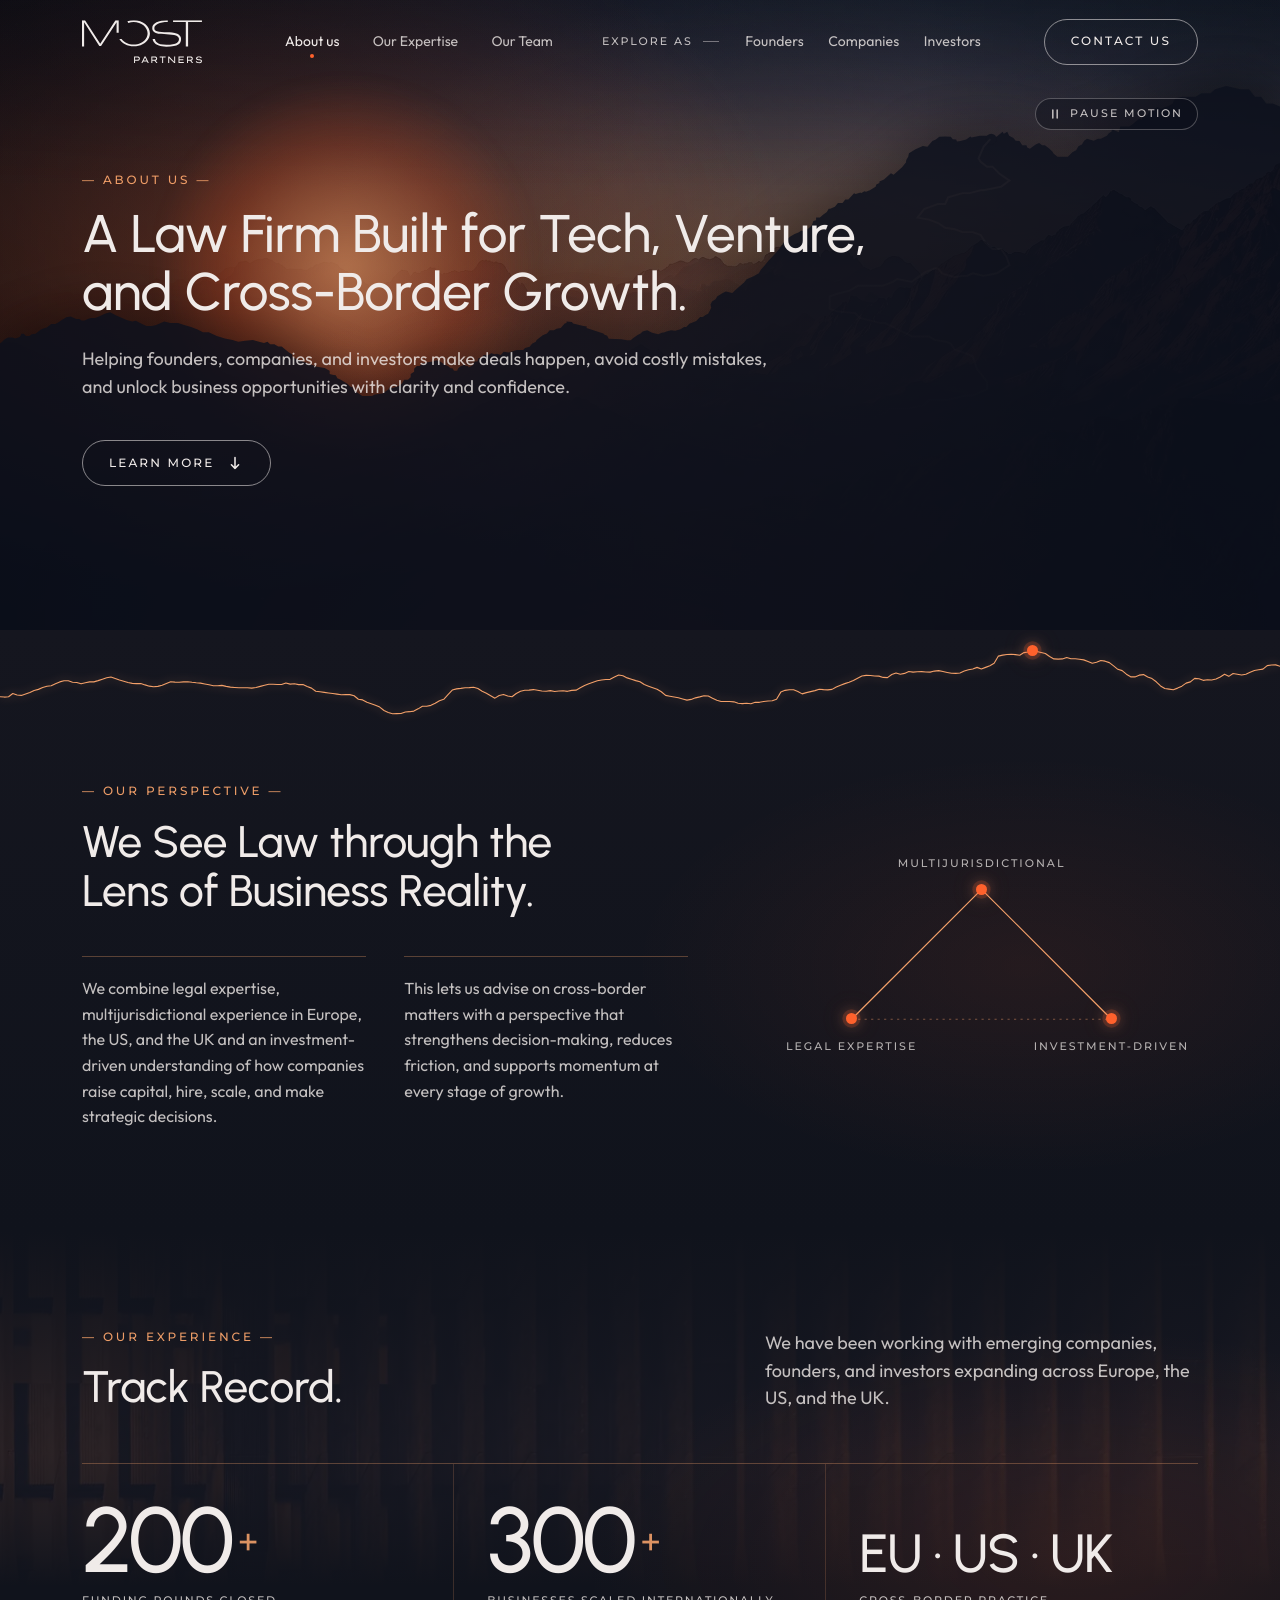
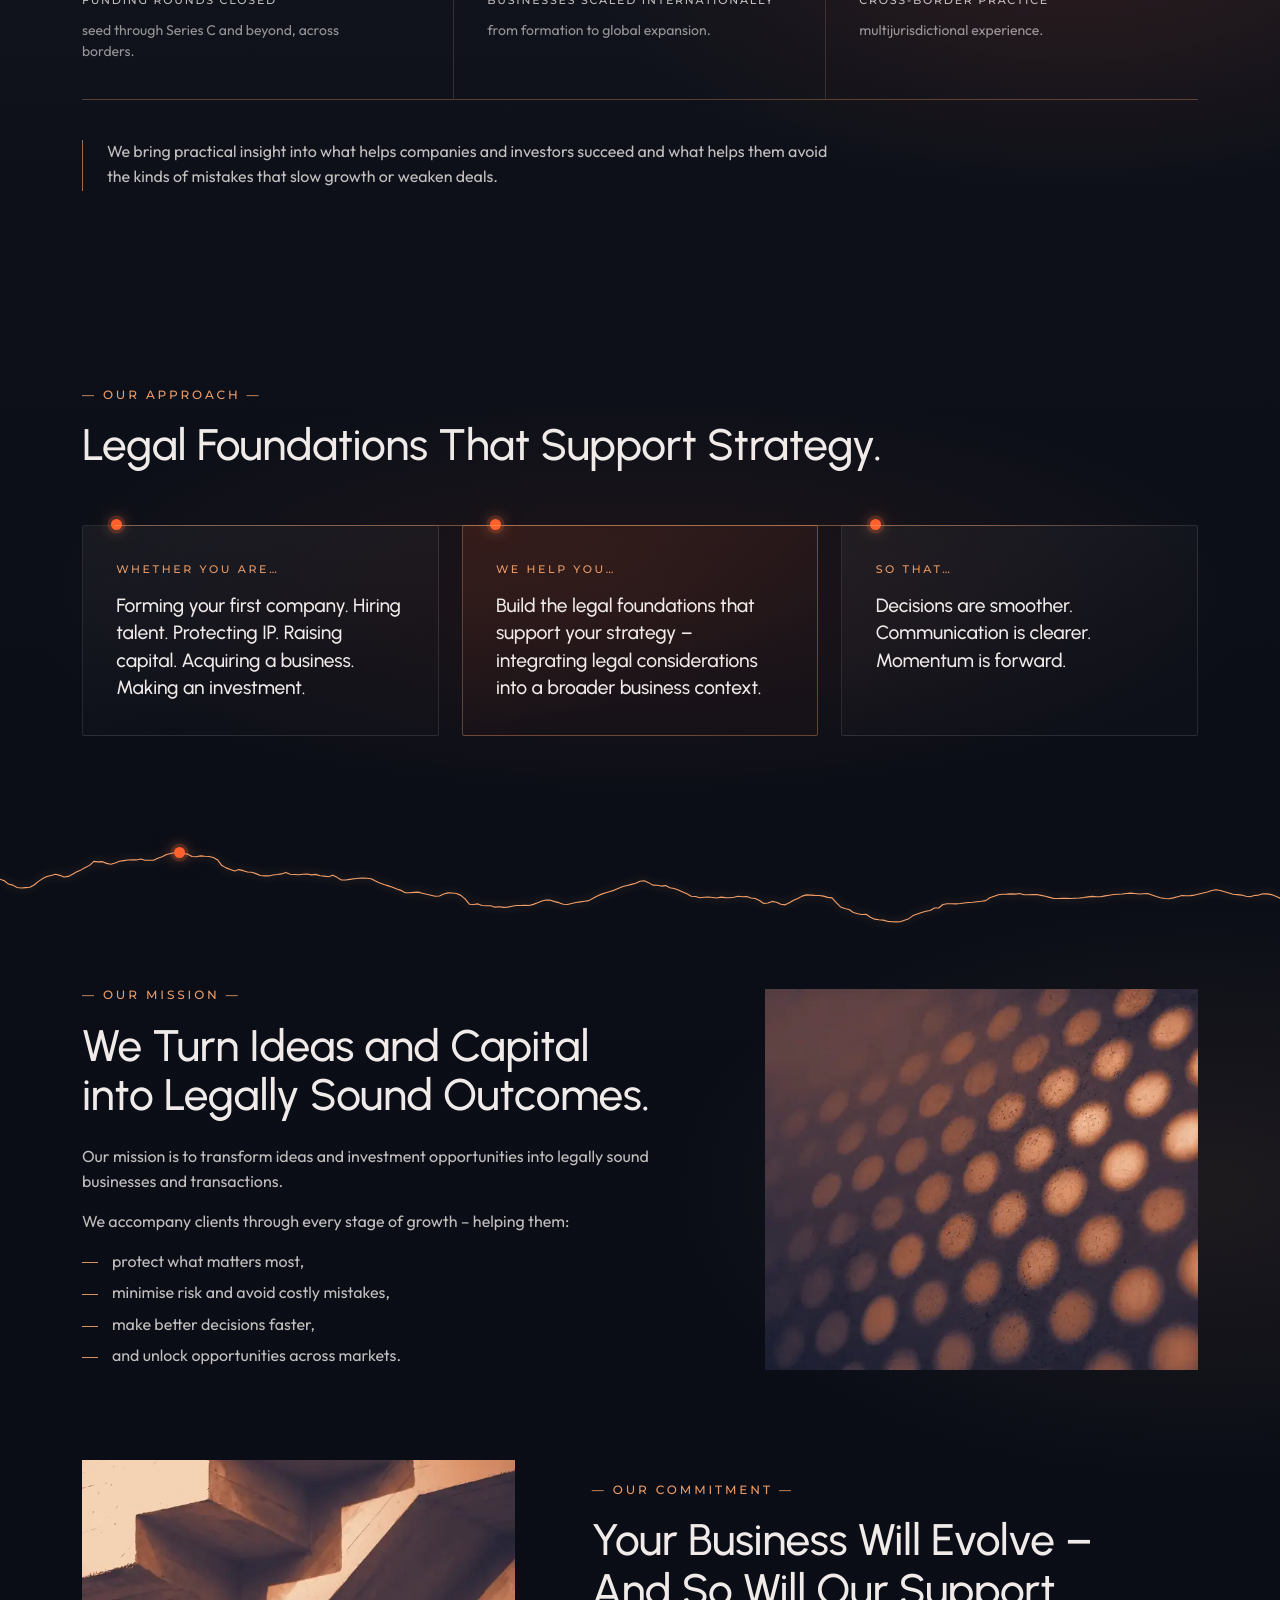
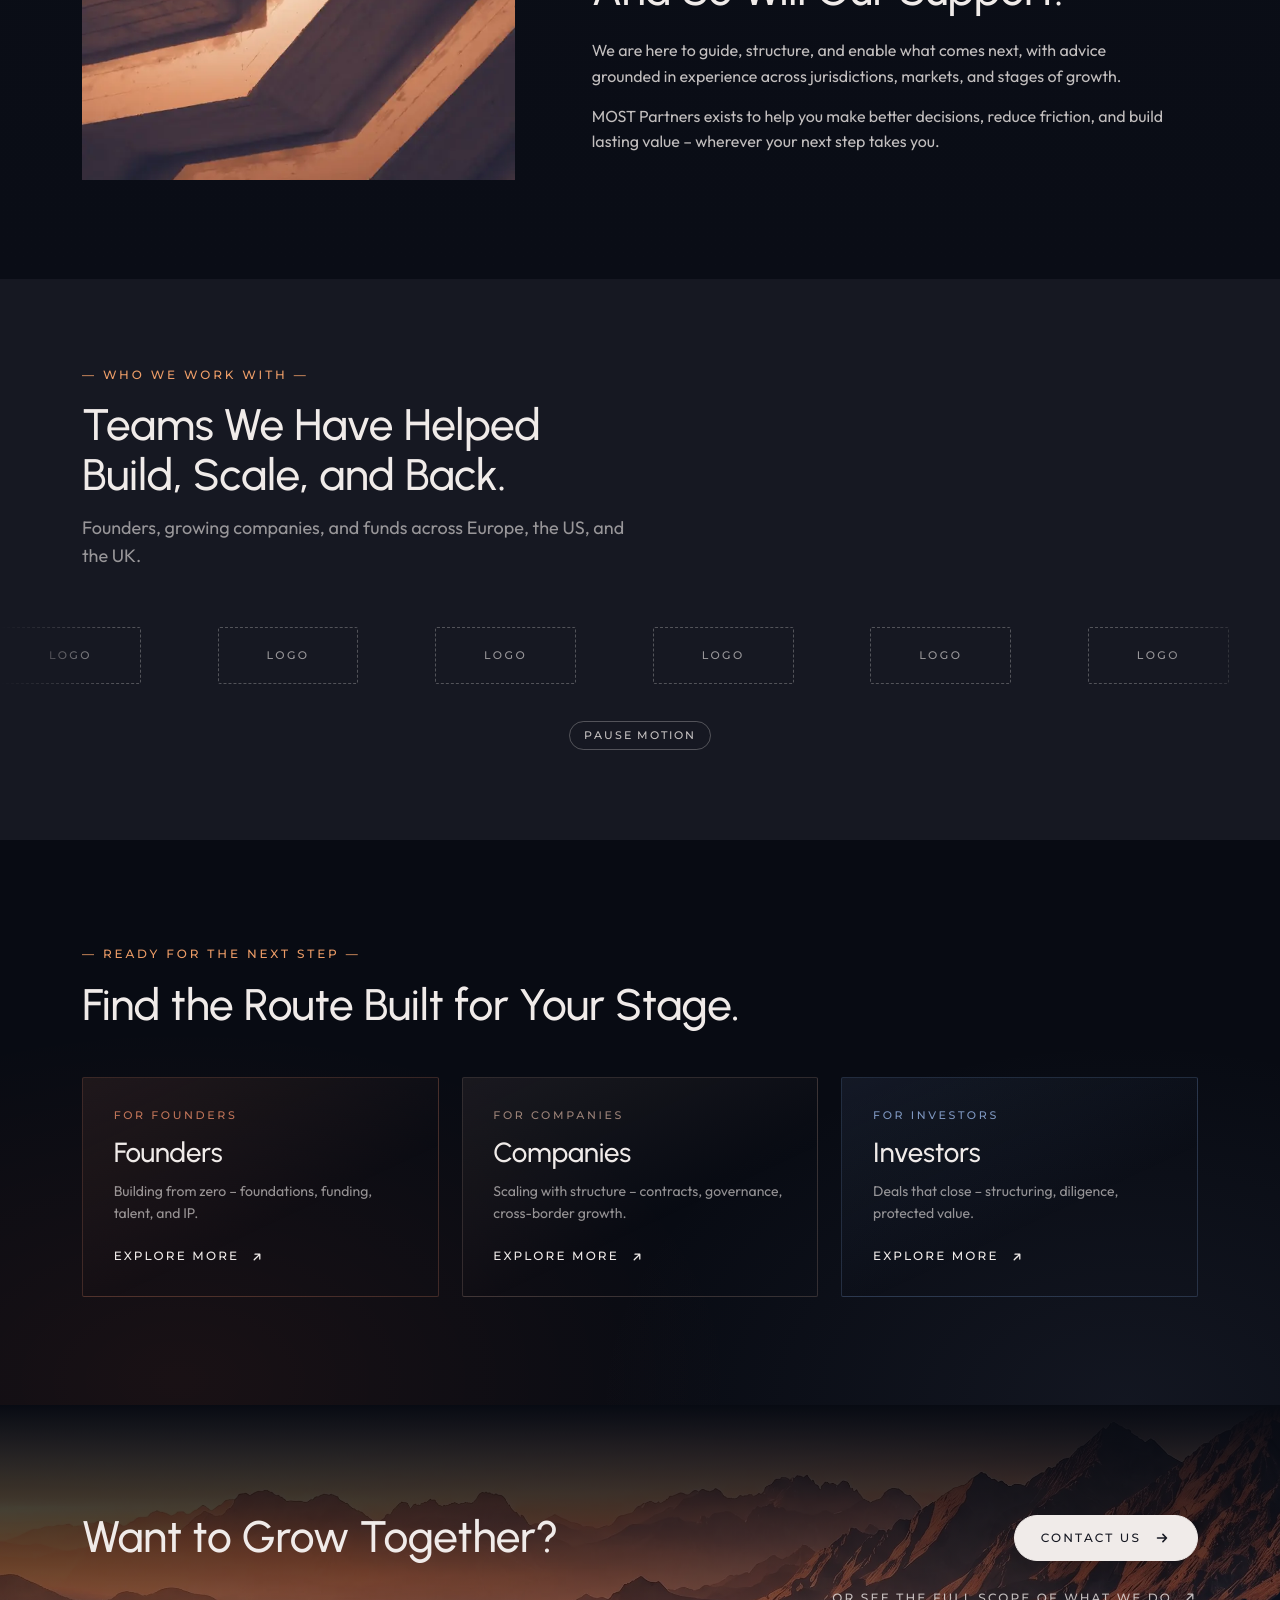
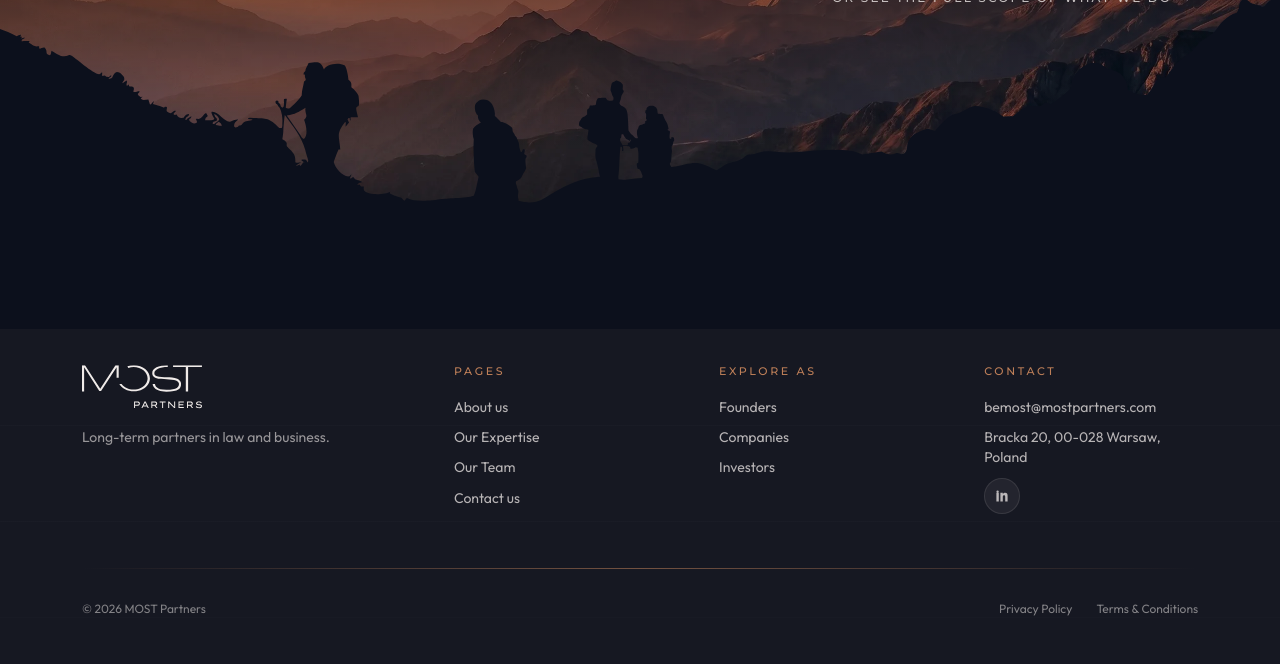
==== commit 5a77a52c: "Focus stays put as the scroll moves, no layout shift on Home From the accessibility audit:  - Expert" ====
--- a/about-us.html
+++ b/about-us.html
@@ -49,7 +49,7 @@
 
     <div class="scroll-progress" aria-hidden="true"></div>
 
-    <header class="top-nav" aria-label="Primary navigation">
+    <header class="top-nav">
       <a class="wordmark" href="index.html" aria-label="MOST Partners home">
         <svg class="wordmark__logo" viewBox="0 0 160 58" role="img" aria-label="MOST Partners">
           <use href="#most-logo" />
--- a/styles.css
+++ b/styles.css
@@ -576,6 +576,38 @@
   will-change: transform;
 }
 
+/* The client's review (10.10): the headline stands on the navy sky. On a
+   screen 1024px and up the photo is cut 6.5% further on the left - where
+   its big lit peak stood behind the headline - and set 9vh lower, so only
+   the last line meets the far ridges; the zoom grows to 1.14 so the picture
+   still covers the hero's right edge (it may move by half the growth, 7%).
+   Narrower screens keep their framing: there the mountains already sit low
+   under the copy, and higher the bright sky would come behind the button. */
+@media (min-width: 1024px) {
+  .hero-bg {
+    transform: scaleX(-1)
+      translate3d(
+        6.5%,
+        calc(var(--scroll-y, 0px) * 0.2 + 9vh),
+        0
+      )
+      scale(calc(1.14 + var(--hero-progress, 0) * 0.025));
+  }
+
+  /* Lower, the photo's lit horizon came up behind the headline's last
+     line and the tagline; a soft navy deepens the sky behind the copy
+     only, so the lines keep the contrast they had over the rock (and the
+     copy stands on more of the navy, as asked). */
+  .hero-media::after {
+    content: "";
+    position: absolute;
+    inset: 0;
+    z-index: 2;
+    pointer-events: none;
+    background: radial-gradient(ellipse 46% 36% at 27% 44%, rgba(8, 12, 22, 0.5), rgba(8, 12, 22, 0.3) 50%, rgba(8, 12, 22, 0.1) 78%, transparent 100%);
+  }
+}
+
 /* Scrim over the photo: navy up top for nav/headline legibility, warm
    browns near the horizon. No multiply — warm tones never darken the
    photo; the vertical mask lets the ridges keep their natural light. */
@@ -766,6 +798,18 @@
   display: block;
 }
 
+/* The script places the climbers and their glow on the ridge, and again as
+   the ridge image and the webfonts arrive. Until their place has settled
+   (.is-placed) they would paint at their default spot - the ridge's top
+   left corner, 160px wide - or where the unsettled hero put them, and each
+   move counted as a layout shift on every load (0.25 on a desktop). Hidden
+   until then, they simply appear where they stand. Without script they
+   are never placed, and stay hidden. */
+.page--home .hero-climbers:not(.is-placed),
+.page--home .hero-climbers-sun:not(.is-placed) {
+  visibility: hidden;
+}
+
 @keyframes hero-climbers-sun {
   0%, 100% {
     opacity: 0.34;
@@ -859,7 +903,8 @@
 .hero-trail-point::after,
 .page--horizon .hz-trail__point::after,
 .member-trail__dot::after,
-.has-trail__dot::after {
+.has-trail__dot::after,
+.path-map__dot::after {
   content: "";
   position: absolute;
   inset: 0;
@@ -875,7 +920,8 @@
 .hero-trail-point::after,
 .page--horizon .hz-trail__point::after,
 .member-trail.is-visible .member-trail__dot::after,
-.has-trail.is-visible .has-trail__dot::after {
+.has-trail.is-visible .has-trail__dot::after,
+.path-map__node[aria-selected="true"] .path-map__dot::after {
   animation: trail-point-pulse 3.4s ease-in-out infinite;
 }
 
@@ -883,7 +929,8 @@
   .hero-trail-point::after,
   .page--horizon .hz-trail__point::after,
   .member-trail__dot::after,
-  .has-trail__dot::after {
+  .has-trail__dot::after,
+  .path-map__node[aria-selected="true"] .path-map__dot::after {
     animation: none;
   }
 }
@@ -999,6 +1046,15 @@
   font: 400 clamp(15px, 1.1vw, 18px) / 1.5 "Outfit", system-ui, sans-serif;
   letter-spacing: 0;
   text-shadow: 0 2px 12px rgba(5, 8, 15, 0.55), 0 1px 3px rgba(5, 8, 15, 0.45);
+}
+
+/* On a laptop the home tagline crosses the lit peaks at its end: at 0.8 it
+   fell to 3.9:1 there at 1024px, so up to 1439px it is set in full cream
+   (5:1); wider, the peaks fall away from it. */
+@media (min-width: 1024px) and (max-width: 1439px) {
+  .page--home .hero-tagline {
+    color: var(--light);
+  }
 }
 
 .primary-cta {
@@ -1402,6 +1458,10 @@
 .preview--companies { --accent: #AB8E82; }
 .preview--investors { --accent: #7391c4; } /* #5b7ab0 lightened: small text on it and in it reaches 4.5:1 */
 
+/* The 11px number measured 4.2:1 in that blue on the card; small type takes
+   a lighter step of it (5.3:1), the lines and the pill keep the accent. */
+.preview--investors { --accent-text: #8aa4d0; }
+
 .preview:hover,
 .preview.is-expanded {
   border-color: color-mix(in srgb, var(--accent) 60%, transparent);
@@ -1430,7 +1490,7 @@
 }
 
 .preview__num {
-  color: var(--accent);
+  color: var(--accent-text, var(--accent));
   font: 500 var(--fs-label) / 1 "Montserrat", system-ui, sans-serif;
   letter-spacing: var(--ls-label);
 }
@@ -1535,7 +1595,7 @@
 }
 
 .preview__cta:hover {
-  color: var(--accent);
+  color: var(--accent-text, var(--accent));
   border-color: var(--accent);
 }
 
@@ -2035,6 +2095,13 @@
   transition-delay: 220ms;
 }
 
+/* while it scrolls, script puts the list in the Tab order: the site's ring */
+.preview.is-expanded .preview__list[tabindex]:focus-visible {
+  outline: 2px solid var(--focus-ring, var(--orange));
+  outline-offset: 4px;
+  border-radius: 4px;
+}
+
 .preview.is-expanded .preview__cta {
   width: 100%;
   justify-content: center;
@@ -2127,6 +2194,21 @@
   line-height: 1.04;
 }
 
+/* A folded column is just wide enough for "Companies" across its padding.
+   With a reader's wider letter spacing (WCAG 1.4.12) the card's edge cut it
+   to "Companie": the name may use the padding and, only where it would
+   still run past the card, break, so every letter stays in view. The
+   names are single words, so the measures above never wrapped them. (Up to
+   1180px the cards stack and have the room.) */
+@media (min-width: 1181px) {
+  .preview:not(.is-expanded) .preview__name,
+  .audience-intro__grid.has-no-active .preview:not(.is-expanded) .preview__name {
+    max-width: none;
+    margin-inline: calc(-1 * clamp(12px, 1.2vw, 18px));
+    overflow-wrap: anywhere;
+  }
+}
+
 .audience-intro__grid.has-no-active .preview:not(.is-expanded) .preview__num {
   font-size: 12px;
 }
@@ -2666,6 +2748,13 @@
 
   .hero-trail-point {
     animation: none !important;
+  }
+
+  /* the glow follows the scroll through `translate`, which the transform
+     reset above leaves alone: it drifted with the page on desktop Home */
+  .hero-glow__sun,
+  .hero-glow__haze {
+    translate: none !important;
   }
 }
 
@@ -3673,12 +3762,58 @@
   border-bottom-color: #c2410c;
 }
 
-/* the site's orange at half strength was 1.6:1 on the form band; this
-   darker orange is 4.4:1 */
+/* Focus is the field's own line, doubled to 2px in the form's rust
+   (5.4:1 on the band), as on a phone: the ring that stood 4px out around
+   the field crossed the label that now rises above it. The transparent
+   outline is what forced-colours modes draw instead. */
 .contact-form__field input:focus-visible,
 .contact-form__field textarea:focus-visible {
-  outline: 2px solid #c2410c;
+  outline: 2px solid transparent;
   outline-offset: 4px;
+  border-bottom-color: #a8380b;
+  box-shadow: 0 1px 0 0 #a8380b;
+}
+
+/* A placeholder is gone once something is typed, so it cannot be a field's
+   only visible label (WCAG 3.3.2). The field's own label, there for
+   assistive tech while the field is empty, rises into view over the value
+   when the field is focused or holds something, in the form's rust while
+   focused, and the placeholder steps aside. On a laptop it sits in the gap
+   above the line, so the form keeps its measures; a phone seats it inside
+   the field's taller top (CONTACT <=1023px). */
+.page--contact .contact-form__field {
+  position: relative;
+}
+
+.page--contact .contact-form__field label.sr-only {
+  top: -13px;
+  left: 0;
+  width: auto;
+  height: auto;
+  margin: 0;
+  overflow: visible;
+  clip: auto;
+  color: rgba(28, 20, 25, 0.72);
+  font: 500 11px / 1.2 "Montserrat", system-ui, sans-serif;
+  letter-spacing: 0.18em;
+  text-transform: uppercase;
+  pointer-events: none;
+  opacity: 0;
+  translate: 0 8px;
+  transition: opacity 180ms ease, translate 180ms ease, color 180ms ease;
+}
+
+.page--contact .contact-form__field:has(:is(input, textarea):focus, :is(input, textarea):not(:placeholder-shown)) label.sr-only {
+  opacity: 1;
+  translate: 0 0;
+}
+
+.page--contact .contact-form__field:has(:is(input, textarea):focus) label.sr-only {
+  color: var(--ct-focus, #a8380b);
+}
+
+.page--contact .contact-form__field :is(input, textarea):focus::placeholder {
+  color: transparent;
 }
 
 .contact-form__submit {
@@ -3801,13 +3936,13 @@
    at the end of this file) instead of the photograph and its sun.
    The silhouette is the page's own (ridge-andes.svg): the client (06.10)
    wants Expertise and Our Team told apart by the shape of their mountains,
-   Expertise with higher, sharper peaks, as in the Andes - and no more
-   mountains than before. Low foothills keep under the copy at every width;
-   on the right a skyline of granite spires rises where the sun is - a great
-   tower with a notched summit, a needle either side of it and smaller ones
-   down to the edge, as Fitz Roy and its neighbours stand over Patagonia.
-   Its crests carry the site's own rock grain (RIDGE_TEXTURE in script.js),
-   kept off the sheer walls. */
+   Expertise with higher, sharper peaks, as in the Andes. Low foothills
+   keep under the copy; on the right a skyline of granite spires rises - a
+   great tower with a notched summit, a needle either side of it and
+   smaller ones down to the edge, as Fitz Roy and its neighbours stand over
+   Patagonia. It stands in front of the aurora's scene, in the colour of
+   the section below, as Our Team's slope does. Under 1024px it is drawn
+   as Our Team's (AURORA HEROES). */
 @media (min-width: 1024px) {
   /* Drawn as wide as the window, the art outgrows the hero from about
      1930px and its summits would go over the top edge. There it stops at
@@ -4492,6 +4627,9 @@
    right, from about 42% across as in Figma: the area's own drawing (the
    client's icon set, one line each), its title, its text and its list
    between hairlines. The heading and the lede sit on the same two columns.
+   Each area ends on a call to action to Contact us (client, 10.10), set
+   beside the drawing where its line ends, so the orange end of the thread
+   runs into it.
 
    One area is open at a time. A click or an arrow key opens another, and
    the drawings change as one thread: the open one winds back up along its
@@ -4522,6 +4660,16 @@
      box is that much wider (see .ex-areas__art) and the line keeps the same
      size and weight */
   --ex-art-w: clamp(240px, 20.5vw, 320px);
+  /* ...and its drawn height: the svg fills that box on its 321 x 121 frame */
+  --ex-art-h: calc(var(--ex-art-w) * 121 / 296);
+  /* the air around the open area's words (client, 10.10: more air above
+     and below the text): drawing to title, title to text, text to list,
+     and above and below each row of the list - each of the first three
+     8px or more wider than it was (the track sets its own, see there) */
+  --ex-art-gap: clamp(26px, 3.2vh, 36px);
+  --ex-title-gap: 24px;
+  --ex-text-gap: clamp(48px, 6vh, 64px);
+  --ex-row-pad: 15px;
   /* where the stage pins on the track at the highest: just under the bar
      (script centres it in the space under the bar when there is room) */
   --ex-pin: calc(var(--nav-height) + clamp(8px, 1.6vh, 24px));
@@ -4677,7 +4825,7 @@
    drawings running into the brand orange across its own width */
 .ex-areas__art {
   width: calc(var(--ex-art-w) * 321 / 296);
-  margin: 0 0 clamp(16px, 2.2vh, 24px);
+  margin: 0 0 var(--ex-art-gap);
 }
 
 .ex-areas__art svg {
@@ -4700,9 +4848,12 @@
 }
 
 /* a link to an area (#area-panel-N) lands on the whole master-detail, the
-   drawing above the panel and the top of the rail in view */
+   drawing above the panel and the top of the rail in view. The panel holds
+   its call to action, which stands up beside the drawing (on the track a
+   closed area is still absolute, see below). */
 .ex-areas__panel {
-  scroll-margin-top: calc(var(--ex-art-w) * 121 / 296 + clamp(16px, 2.2vh, 24px));
+  position: relative;
+  scroll-margin-top: calc(var(--ex-art-h) + var(--ex-art-gap));
 }
 
 .ex-areas__panel:focus {
@@ -4717,7 +4868,7 @@
 
 .ex-areas__panel > h3 {
   max-width: 16em;
-  margin: 0 0 16px;
+  margin: 0 0 var(--ex-title-gap);
   color: var(--light);
   font: 500 var(--fs-h3) / var(--lh-h3) "Urbanist", system-ui, sans-serif;
   letter-spacing: var(--ls-heading);
@@ -4726,10 +4877,30 @@
 
 .ex-areas__panel > p {
   max-width: 34em;
-  margin: 0 0 clamp(32px, 5vh, 48px);
+  margin: 0 0 var(--ex-text-gap);
   color: var(--light-80);
   font: 400 var(--fs-body) / var(--lh-body) "Outfit", system-ui, sans-serif;
   text-wrap: pretty;
+}
+
+/* The area's call to action ("Let's start", "Let's fund"... - working
+   words until the client's list, all to Contact us), in the site's
+   .link-arrow and in orange: the third orange note after the open tab and
+   the drawing's end. It stands up in the drawing's row, 16px right of the
+   drawing, its 44px box centred on the point where the line ends and held
+   inside the row; each link carries that point (--cta-x: the drawing's
+   right edge, --cta-y: the line's last point, both as fractions of the
+   321 x 121 frame, read off the path). Out of flow, it changes neither the
+   panel's height (script measures it for the track) nor the drawing found
+   before the panel. It shares the panel's fade-in and waits for no line. */
+.ex-areas__cta {
+  --link-ink: var(--orange);
+  position: absolute;
+  z-index: 1;
+  top: calc(-1 * (var(--ex-art-h) + var(--ex-art-gap)) + clamp(0px, var(--cta-y) * var(--ex-art-h) - 22px, var(--ex-art-h) - 44px));
+  left: calc(var(--cta-x) * var(--ex-art-w) * 321 / 296 + 16px);
+  min-height: 44px;
+  white-space: nowrap;
 }
 
 .ex-areas__list {
@@ -4743,11 +4914,27 @@
    audience pages set their expertise lists (.aud-expertise__list) - body,
    not the card size */
 .ex-areas__panel .ex-areas__list > li {
-  padding: 15px 0 15px 16px;
+  position: relative;
+  padding: var(--ex-row-pad) 0 var(--ex-row-pad) 16px;
   border-bottom: 1px solid var(--ex-line);
   color: rgba(240, 235, 233, 0.84);
   font: 400 var(--fs-body) / 1.5 "Outfit", system-ui, sans-serif;
   text-wrap: pretty;
+}
+
+/* the orange highlight of the site's lists (Our Team's expertise, the
+   audience pages' rails): a 5px dot in the gutter, level with the middle
+   of each item's first line (the row's padding, then half a 1.5 line) */
+.ex-areas__panel .ex-areas__list > li::before {
+  content: "";
+  position: absolute;
+  left: 1px;
+  top: calc(var(--ex-row-pad) + 0.75em);
+  width: 5px;
+  height: 5px;
+  border-radius: 50%;
+  background: var(--orange);
+  translate: 0 -50%;
 }
 
 /* without script the areas follow one another, each under its drawing */
@@ -4831,13 +5018,42 @@
   visibility: hidden;
 }
 
-.ex-areas.is-track .ex-areas__panel > p {
-  margin-bottom: clamp(20px, 5vh - 12px, 48px);
-}
-
-.ex-areas.is-track .ex-areas__panel .ex-areas__list > li {
-  padding-top: clamp(6px, 3vh - 15px, 15px);
-  padding-bottom: clamp(6px, 3vh - 15px, 15px);
+/* On the track the longest area must still fit under the bar, so the
+   text and the list close up as they did, and each gap above and below
+   the words takes only the air the window can spare (--ex-air): none up to
+   a 910px window, 9px at 1000px, 17px at 1080px, 28px from 1190px. With
+   every area laid out, the tallest one left 4px to spare under a 900px
+   window at 1920px wide, 28px under 1000px and 65px under 1080px (a
+   narrower window spares more); the air takes 2.5 times its value, the
+   title only half of it so it stays with its own text. */
+.ex-areas.is-track {
+  --ex-air: clamp(0px, 10vh - 91px, 28px);
+  --ex-art-gap: calc(clamp(16px, 2.2vh, 24px) + var(--ex-air));
+  --ex-title-gap: calc(16px + var(--ex-air) / 2);
+  --ex-text-gap: calc(clamp(20px, 5vh - 12px, 48px) + var(--ex-air));
+  --ex-row-pad: clamp(6px, 3vh - 15px, 15px);
+}
+
+/* The stage pins under the bar but above the line the page keeps clear
+   for anything focused (the root's scroll-padding-top, 9vh lower), so a
+   call to action in the drawing's top row was scrolled down to that line
+   as it took focus - which walked the track to another area and closed
+   the very panel it is in (scroll-margin does not help: Chrome tests the
+   box itself against the line). While one has focus the page keeps only
+   the bar clear, which the pinned stage always is. */
+html:has(.ex-areas.is-track .ex-areas__cta:focus) {
+  scroll-padding-top: var(--nav-height);
+}
+
+/* Reached from below (Shift+Tab back out of How We Work), the call to
+   action is out of view above, and Chrome centres it in the window - but
+   the stage stops at its pin on the way, so the page went on past the
+   eighth area's place and closed its panel. For that scroll its box runs
+   on down until its centre is the window's centre with the stage pinned
+   (less its own 44px and 2 x 16px, so it stops just short of the pin),
+   and the page lands on the area's own place. */
+.ex-areas.is-track .ex-areas__cta {
+  scroll-margin-bottom: calc(var(--nav-height) + 100vh - 2 * var(--ex-pin) - 2 * clamp(0px, var(--cta-y) * var(--ex-art-h) - 22px, var(--ex-art-h) - 44px) - 76px);
 }
 
 @media (prefers-reduced-motion: reduce) {
@@ -4962,10 +5178,10 @@
 
   .ex-areas {
     --ex-art-w: clamp(197px, 30vw, 240px);
-  }
-
-  .ex-areas__art {
-    margin-bottom: 16px;
+    --ex-art-gap: 24px;
+    --ex-title-gap: 20px;
+    --ex-text-gap: 40px;
+    --ex-row-pad: 13px;
   }
 
   /* the drawing is shown smaller than its viewBox here, so its line is
@@ -4977,7 +5193,7 @@
   /* here the strip (about 124px: four-line labels) and the drawing stand
      above the panel */
   .ex-areas__panel {
-    scroll-margin-top: calc(var(--ex-art-w) * 121 / 296 + 16px + 124px + clamp(28px, 7vw, 44px));
+    scroll-margin-top: calc(var(--ex-art-h) + var(--ex-art-gap) + 124px + clamp(28px, 7vw, 44px));
   }
 
   /* a phone on its side has no room for all three: the area's own title
@@ -4994,17 +5210,8 @@
     }
   }
 
-  .ex-areas__panel > h3 {
-    margin-bottom: 12px;
-  }
-
   .ex-areas__panel > p {
     max-width: var(--m-measure);
-    margin-bottom: 32px;
-  }
-
-  .ex-areas__panel .ex-areas__list > li {
-    padding: 13px 0 13px 16px;
   }
 
   .ex-areas:not(.is-tabs) .ex-areas__panel + .ex-areas__art {
@@ -5024,6 +5231,21 @@
 
   .page--expertise .ex-areas .has-trail__dot {
     left: 61.333%;
+  }
+}
+
+/* A phone has no room beside the drawing: the call to action stands in
+   flow under the text and above the list, on the left edge */
+@media (max-width: 559px) {
+  .ex-areas__panel > p {
+    margin-bottom: 12px;
+  }
+
+  .ex-areas__cta {
+    position: static;
+    display: flex;
+    width: fit-content;
+    margin: 0 0 32px;
   }
 }
 
@@ -5562,8 +5784,15 @@
   /* 67svh is the Figma ratio; the px+vw floor keeps the small left peak clear
      of the CTA on short, wide windows, where the art scales by width but the
      copy still has to fit the height; the cap stops the crossing falling out
-     of the hero entirely on a landscape phone. */
-  --scene-cross: min(calc(100svh - 36px), max(67svh, 560px + 7.74vw));
+     of the hero entirely on a landscape phone.
+     All of that assumes the copy as set. A reader who widens the text's
+     spacing (WCAG 1.4.12) or enlarges it makes the copy taller, and Learn
+     more landed on the ridge; so script measures the copy's foot
+     (--scene-copy-foot, setupSceneClearance) and the crossing never comes
+     up closer to it than the land's highest rise under the copy column
+     (0.035 of the art's width) plus 16px. As set, the crossing is lower
+     than that at every window size, so nothing moves. Horizon too. */
+  --scene-cross: max(calc(var(--scene-copy-foot, 0px) + 0.035 * 100vw + 16px), min(calc(100svh - 36px), max(67svh, 560px + 7.74vw)));
 }
 
 .page--founders .fnd-scene {
@@ -5672,12 +5901,24 @@
   color: rgba(20, 22, 31, 0.84);
 }
 
+/* The routes and their label sit over the warm photograph's darker beams
+   (3.1:1 at 0.76), so the routes take the full ink and the label most of
+   it; the sky under the bar is lifted a breath as well (below). */
 .page--founders .top-nav .top-nav__menu--right a {
-  color: rgba(20, 22, 31, 0.76);
+  color: var(--fnd-ink);
 }
 
 .page--founders .top-nav .top-nav__lead {
-  color: rgba(20, 22, 31, 0.76);
+  color: rgba(20, 22, 31, 0.86);
+}
+
+/* Even the full ink measured 4.1:1 over "Investors" and the Contact pill,
+   where the beams cross the bar: a pale wash under the resting bar lifts
+   the ground there to 4.7:1 and more. The scrolled bar's navy covers it. */
+@media (min-width: 1024px) {
+  .page--founders .top-nav:not(.is-scrolled) {
+    background: linear-gradient(180deg, rgba(255, 226, 206, 0.26), rgba(255, 226, 206, 0.15) 55%, rgba(255, 226, 206, 0.05) 85%, transparent) border-box;
+  }
 }
 
 .page--founders .top-nav__menu a:hover,
@@ -5709,7 +5950,7 @@
   /* Shared with .page--founders: the ridge scales by width, so the crossing
      has to carry a vw term or the copy and the skyline collide on wide,
      short windows. */
-  --scene-cross: min(calc(100svh - 36px), max(67svh, 560px + 7.74vw));
+  --scene-cross: max(calc(var(--scene-copy-foot, 0px) + 0.035 * 100vw + 16px), min(calc(100svh - 36px), max(67svh, 560px + 7.74vw)));
   /* the orange spine is the trail's warm line (with its glow, below) */
   --spine-line: var(--trail-line);
   --spine-line-fade: rgba(255, 168, 110, 0.5);
@@ -5834,7 +6075,7 @@
   fill: currentColor;
 }
 
-/* Basia asked for depth behind the ridge rather than a second mountain, so
+/* The client asked for depth behind the ridge rather than a second mountain, so
    this is a lit face and a shaded face meeting on one crease, blurred and
    hazed out towards its base. It carries no outline of its own: at these
    opacities it is atmosphere, and it disappears entirely under the ridge
@@ -5909,14 +6150,25 @@
   text-shadow: none;
 }
 
+/* The tagline and Learn more cross the lit steel, where cream on the bare
+   photograph fell to 2.1:1 in its brightest gaps (the 17px tagline and the
+   12px label are body-size text). The tagline takes the home hero's halo
+   and the pill a ground of the night, which hold them over 4.5:1 at every
+   width; a sky whose ink is dark (the Investors mist preview) turns both
+   off (--hz-halo, --hz-cta-ground). */
+.page--horizon {
+  --hz-halo: 0 2px 12px rgba(5, 8, 15, 0.55), 0 1px 3px rgba(5, 8, 15, 0.45);
+  --hz-cta-ground: rgba(12, 15, 26, 0.45);
+}
+
 .page--horizon .hero-tagline {
   color: rgb(var(--hz-ink));
-  text-shadow: none;
+  text-shadow: var(--hz-halo);
 }
 
 .page--horizon .primary-cta {
   color: rgb(var(--hz-ink));
-  background: transparent;
+  background: var(--hz-cta-ground);
   border-color: rgba(var(--hz-ink), 0.45);
   box-shadow: none;
 }
@@ -5962,7 +6214,29 @@
    the ridge drops to keep clear of it. */
 @media (max-width: 1180px) {
   .page--horizon {
-    --scene-cross: min(calc(100svh - 36px), max(70svh, 585px + 7.74vw));
+    --scene-cross: max(calc(var(--scene-copy-foot, 0px) + 0.035 * 100vw + 16px), min(calc(100svh - 36px), max(70svh, 585px + 7.74vw)));
+  }
+}
+
+/* Below a laptop the tagline runs the full width of the screen, halfway
+   down the hero, across the brightest of the photograph: even with its halo
+   the Investors one held 2.4:1 to 4.2:1 over the lattice, and the Companies
+   one 4.5:1 over the towers. The night stays deeper a little longer down
+   the sky (a step more on the lattice), so they hold 4.9:1 and 5.5:1 on a
+   phone and over 6.5:1 on a tablet; the light still opens over the ridge. */
+@media (max-width: 1023px) {
+  .page--companies .hz-photo::after {
+    background:
+      radial-gradient(60% 42% at 70% 74%, rgba(var(--hz-glow), var(--hz-glow-a)), transparent 70%),
+      linear-gradient(180deg, rgba(12, 15, 26, 0.84) 0%, rgba(12, 15, 26, 0.6) 26%, rgba(12, 15, 26, 0.42) 50%, rgba(12, 15, 26, 0.3) 66%, rgba(12, 15, 26, 0.1) 82%, rgba(12, 15, 26, 0.2) 100%),
+      linear-gradient(90deg, rgba(12, 15, 26, 0.55), rgba(12, 15, 26, 0.18) 44%, transparent 74%);
+  }
+
+  .page--investors .hz-photo::after {
+    background:
+      radial-gradient(60% 42% at 70% 74%, rgba(var(--hz-glow), var(--hz-glow-a)), transparent 70%),
+      linear-gradient(180deg, rgba(12, 15, 26, 0.84) 0%, rgba(12, 15, 26, 0.66) 26%, rgba(12, 15, 26, 0.52) 50%, rgba(12, 15, 26, 0.4) 66%, rgba(12, 15, 26, 0.12) 82%, rgba(12, 15, 26, 0.2) 100%),
+      linear-gradient(90deg, rgba(12, 15, 26, 0.55), rgba(12, 15, 26, 0.18) 44%, transparent 74%);
   }
 }
 
@@ -6012,7 +6286,7 @@
 }
 
 /* fb-aud2: the land of the Companies hero (--hz-field #5f545b), not the
-   taupe #5f5853 it had been - Basia saw the band's colour as off the page's */
+   taupe #5f5853 it had been - the client saw the band's colour as off the page's */
 .page--companies {
   --aud-ground-rgb: 95, 84, 91;
 }
@@ -6331,7 +6605,7 @@
 }
 
 /* === fb-aud2: How We Work on the page colour (Companies, Investors) ===
-   Basia (29.09): the band's colour did not match the page and the
+   Client review (29.09): the band's colour did not match the page and the
    concrete behind it was not pretty. The band is now the page's own colour,
    the land of its hero (Companies #5f545b, Investors #313e59), and the
    architecture is the hero's own photograph - the same file, already
@@ -6483,14 +6757,18 @@
   content: none;
 }
 
+/* The ends are dots over the rail. The first row's own segment (its
+   ::after, painted after the ::before) would otherwise run over its dot
+   from the centre down - the review's "line over the dot". */
 :is(.page--founders, .page--companies, .page--investors) .aud-expertise__list li:is(:first-child, :last-child)::before {
+  z-index: 1;
   width: var(--rail-dot-end);
   height: var(--rail-dot-end);
   box-shadow: 0 0 0 5px rgba(var(--aud-accent-rgb), 0.14);
 }
 
 /* === fb-aud2: the rail keeps only its two ends ===
-   Basia (29.09): too many dots. The rail runs from the marker level with
+   Client review (29.09): too many dots. The rail runs from the marker level with
    the first point to the one level with the last; the points between stand
    on it without a dot of their own, in the same places as before. */
 :is(.page--founders, .page--companies, .page--investors) .aud-expertise__list li:not(:first-child):not(:last-child)::before {
@@ -6585,6 +6863,10 @@
 .routes-strip__card--companies { --aud-tint-rgb: 171, 142, 130; }
 .routes-strip__card--investors { --aud-tint-rgb: 115, 145, 196; }
 
+/* ...and its 12px kicker takes a lighter step of the blue: 4.5:1 at 0.9 on
+   a phone was too close, the step holds 5.6:1 */
+.routes-strip__card--investors { --aud-kicker-rgb: 138, 164, 208; }
+
 .routes-strip__card:hover,
 .routes-strip__card:focus-within {
   border-color: rgba(var(--aud-tint-rgb), 0.46);
@@ -6594,7 +6876,7 @@
 
 .routes-strip__kicker {
   margin: 0 0 14px;
-  color: rgba(var(--aud-tint-rgb), 0.9);
+  color: rgba(var(--aud-kicker-rgb, var(--aud-tint-rgb)), 0.9);
   font: 500 var(--fs-label) / 1.2 "Montserrat", system-ui, sans-serif;
   letter-spacing: var(--ls-label);
   text-transform: uppercase;
@@ -6732,7 +7014,9 @@
   height: clamp(48px, 4.4vw, 62px);
   border: 1px dashed var(--light-28);
   border-radius: 2px;
-  color: var(--light-40);
+  /* placeholder marks until the logos land: their word at 4.5:1 and more,
+     as on a phone (at 0.4 it was 3.4:1) */
+  color: var(--light-60);
   font: 500 11px / 1.2 "Montserrat", system-ui, sans-serif;
   letter-spacing: 0.22em;
   text-transform: uppercase;
@@ -6744,10 +7028,10 @@
 }
 
 /* The row moves on its own for longer than five seconds, so it stops on
-   hover and focus, and a button stops it for good (WCAG 2.2.2). */
+   hover and focus, and its button stops it for good (WCAG 2.2.2): that
+   button is the site's motion switch (MOTION PAUSE, end of file). */
 .clients__viewport:hover .clients__track,
-.clients__viewport:focus-within .clients__track,
-.clients__viewport.is-paused .clients__track {
+.clients__viewport:focus-within .clients__track {
   animation-play-state: paused;
 }
 
@@ -6837,6 +7121,26 @@
   color: #1c1419;
   text-decoration: underline;
   text-underline-offset: 2px;
+}
+
+/* Without script the form cannot send (it has no action: a mailto: one is
+   an insecure target), so it gives way to the address in plain words. */
+.contact-form__noscript {
+  margin: 0;
+  color: #1c1419;
+  font: 400 clamp(16px, 1.2vw, 19px) / 1.6 "Outfit", system-ui, sans-serif;
+}
+
+.contact-form__noscript a {
+  color: inherit;
+  text-decoration: underline;
+  text-underline-offset: 3px;
+}
+
+@media (scripting: none) {
+  .contact-form {
+    display: none;
+  }
 }
 
 .contact-form__trap {
@@ -6949,13 +7253,18 @@
    silhouette or sky edge (client, 9.09 and 14.09). */
 .whoweare__bg img {
   object-fit: cover;
-  opacity: 0.9;
-}
-
+  opacity: 1;
+}
+
+/* The client's review (10.10): the facade a touch lighter and warmer on
+   the navy - the wash a little thinner, the orange light on the left a
+   little stronger, a violet glow on the right where the mullions show.
+   The lede keeps over 5:1 against the brightest of it. */
 .whoweare__wash {
   background:
-    radial-gradient(900px 560px at 18% 8%, rgba(255, 97, 44, 0.12), transparent 70%),
-    linear-gradient(180deg, rgba(22, 24, 34, 0.9) 0%, rgba(22, 24, 34, 0.82) 46%, rgba(10, 13, 24, 0.97) 90%, #0a0d18 100%);
+    radial-gradient(900px 560px at 18% 8%, rgba(255, 97, 44, 0.17), transparent 70%),
+    radial-gradient(1100px 640px at 84% 28%, rgba(128, 135, 173, 0.12), transparent 72%),
+    linear-gradient(180deg, rgba(22, 24, 34, 0.84) 0%, rgba(22, 24, 34, 0.74) 46%, rgba(10, 13, 24, 0.97) 90%, #0a0d18 100%);
 }
 
 /* on the container edge, where the hero and every section start; the
@@ -7254,6 +7563,242 @@
 }
 /* === end OUR EXPERTISE === */
 
+/* === OUR EXPERTISE on Home: three previews ===
+   The client (10.10) asked to see the six areas set three other ways,
+   to choose from, without a scroll trap and with the copy at its size:
+   ?expertise=icons, ?expertise=tiles or ?expertise=light (#expertise-tiles
+   and the like where a preview host drops the query; the switch is in
+   script.js) set one of them. Without one the section ships as it is.
+     icons  the present layout, the drawings larger and their strokes
+            heavier
+     tiles  the six as tiles, as About's "Find the Route Built for Your
+            Stage" cards (.routes-strip): side by side, unnumbered, each
+            name over its drawing enlarged, blurred and cut off by the
+            tile's edge, in a corner; the tiles take the cards' three
+            tints, warm, taupe and blue, along each row
+     light  the section on the site's cream, the type in the ink of the
+            light sections (as the light Who we are previews: title and
+            names 15.3:1, lede 6.6:1, the eyebrow in rust 6.0:1), Three
+            routes' torn edge coming down over it as dark land, the
+            section fading at its foot into the navy-deep the client
+            marks run on; the fade is eased in oklab so it does not muddy
+            midway */
+
+/* ---------- icons ---------- */
+:root[data-expertise="icons"] .home-expertise {
+  --hx-icon: clamp(76px, 6.6vw, 96px);
+}
+
+:root[data-expertise="icons"] .home-expertise .ex-icon path {
+  stroke-width: 1.6;
+}
+
+:root[data-expertise="icons"] .home-expertise__list {
+  row-gap: clamp(44px, 6.4vh, 68px);
+}
+
+:root[data-expertise="icons"] .home-expertise__name {
+  margin-top: 12px;
+  font-size: 17px;
+}
+
+@media (max-width: 1023px) {
+  :root[data-expertise="icons"] .home-expertise {
+    --hx-icon: 72px;
+  }
+}
+
+@media (max-width: 639px) {
+  :root[data-expertise="icons"] .home-expertise {
+    --hx-icon: 62px;
+  }
+
+  :root[data-expertise="icons"] .home-expertise__list {
+    row-gap: 32px;
+  }
+
+  :root[data-expertise="icons"] .home-expertise__name {
+    font-size: 15px;
+  }
+}
+
+@media (min-width: 560px) and (max-width: 1023px) and (max-height: 500px) and (orientation: landscape) {
+  :root[data-expertise="icons"] .home-expertise {
+    --hx-icon: 52px;
+  }
+
+  :root[data-expertise="icons"] .home-expertise__list {
+    row-gap: 22px;
+  }
+
+  :root[data-expertise="icons"] .home-expertise__name {
+    margin-top: 6px;
+    font-size: 14px;
+  }
+}
+
+/* ---------- tiles ---------- */
+:root[data-expertise="tiles"] .home-expertise__inner {
+  grid-template-columns: minmax(0, 1fr);
+  grid-template-rows: none;
+  grid-template-areas:
+    "copy"
+    "list"
+    "link";
+}
+
+:root[data-expertise="tiles"] .home-expertise__copy {
+  max-width: 40rem;
+}
+
+:root[data-expertise="tiles"] .home-expertise__list {
+  justify-self: stretch;
+  max-width: none;
+  gap: clamp(16px, 1.8vw, 28px);
+  margin-top: clamp(40px, 5.2vh, 64px);
+}
+
+:root[data-expertise="tiles"] .home-expertise__item {
+  --hx-tint: 209, 126, 95;
+  position: relative;
+  isolation: isolate;
+  overflow: hidden;
+  align-items: flex-start;
+  min-height: clamp(150px, 12.5vw, 196px);
+  padding: clamp(24px, 2.2vw, 36px);
+  border: 1px solid rgba(var(--hx-tint), 0.24);
+  border-radius: 2px;
+  background: linear-gradient(155deg, rgba(var(--hx-tint), 0.11), transparent 62%);
+  text-align: left;
+}
+
+:root[data-expertise="tiles"] .home-expertise__item:nth-child(3n + 2) {
+  --hx-tint: 171, 142, 130;
+}
+
+:root[data-expertise="tiles"] .home-expertise__item:nth-child(3n) {
+  --hx-tint: 115, 145, 196;
+}
+
+/* the drawing behind the name: more than the tile's height, its right
+   and foot cut off by the edges, blurred, its strokes thickened so the
+   blur leaves a soft line rather than nothing */
+:root[data-expertise="tiles"] .home-expertise__art {
+  position: absolute;
+  z-index: -1;
+  right: -12%;
+  bottom: -26%;
+  height: 112%;
+  opacity: 0.4;
+  filter: blur(5px);
+}
+
+:root[data-expertise="tiles"] .home-expertise .ex-icon {
+  height: 100%;
+}
+
+:root[data-expertise="tiles"] .home-expertise .ex-icon path {
+  stroke-width: 2.4;
+}
+
+/* the cards' name, in their type */
+:root[data-expertise="tiles"] .home-expertise__name {
+  max-width: 11em;
+  margin: 0;
+  font: 500 clamp(20px, 1.7vw, 25px) / 1.15 "Urbanist", system-ui, sans-serif;
+  letter-spacing: -0.01em;
+}
+
+:root[data-expertise="tiles"] .home-expertise__link {
+  margin-top: clamp(28px, 4vh, 40px);
+}
+
+@media (max-width: 639px) {
+  :root[data-expertise="tiles"] .home-expertise__list {
+    gap: 12px;
+    margin-top: 32px;
+  }
+
+  :root[data-expertise="tiles"] .home-expertise__item {
+    min-height: 124px;
+    padding: 18px 16px;
+  }
+
+  :root[data-expertise="tiles"] .home-expertise__name {
+    font-size: 18px;
+  }
+}
+
+@media (min-width: 560px) and (max-width: 1023px) and (max-height: 500px) and (orientation: landscape) {
+  :root[data-expertise="tiles"] .home-expertise__list {
+    gap: 12px;
+    margin-top: 28px;
+  }
+
+  :root[data-expertise="tiles"] .home-expertise__item {
+    min-height: 104px;
+    padding: 16px;
+  }
+
+  :root[data-expertise="tiles"] .home-expertise__name {
+    font-size: 17px;
+  }
+
+  :root[data-expertise="tiles"] .home-expertise__link {
+    margin-top: 20px;
+  }
+}
+
+/* ---------- light ---------- */
+:root[data-expertise="light"] .home-expertise {
+  --hx-ink: #1c1419;
+  --hx-ink-soft: rgba(28, 20, 25, 0.72);
+  --eyebrow-color: #9e340a;
+  --link-ink: var(--hx-ink);
+  --focus-ring: #9e340a;
+  /* the fade under the link, and a shorter foot over it than the dark
+     section's: the fade is air enough */
+  --hx-fade: clamp(200px, 26vh, 300px);
+  --hx-foot: clamp(48px, 7vh, 88px);
+  padding-bottom: calc(var(--hx-foot) + var(--hx-fade));
+  background: linear-gradient(180deg,
+    var(--light) 0%,
+    var(--light) calc(100% - var(--hx-fade)),
+    #e0dbda calc(100% - var(--hx-fade) * 0.85),
+    #a6a4a6 calc(100% - var(--hx-fade) * 0.65),
+    #707075 calc(100% - var(--hx-fade) * 0.5),
+    #3f4047 calc(100% - var(--hx-fade) * 0.35),
+    #12161d calc(100% - var(--hx-fade) * 0.15),
+    var(--navy-deep) 100%);
+  color: var(--hx-ink);
+}
+
+:root[data-expertise="light"] :is(.home-expertise__title, .home-expertise__name) {
+  color: var(--hx-ink);
+}
+
+:root[data-expertise="light"] .home-expertise__lede {
+  color: var(--hx-ink-soft);
+}
+
+:root[data-expertise="light"] .home-expertise__link:focus-visible {
+  outline-color: var(--focus-ring);
+}
+
+@media (max-width: 1023px) {
+  :root[data-expertise="light"] .home-expertise {
+    --hx-fade: clamp(160px, 40vw, 240px);
+    --hx-foot: 32px;
+  }
+}
+
+@media (min-width: 560px) and (max-width: 1023px) and (max-height: 500px) and (orientation: landscape) {
+  :root[data-expertise="light"] .home-expertise {
+    --hx-fade: 140px;
+  }
+}
+/* === end OUR EXPERTISE on Home: three previews === */
+
 /* === CLIENT MARKS on Home ===
    About Us' carousel (CLIENT MARKS, above) closes Home as well: with
    About Us set aside for now, the client asked for the clients at the
@@ -7295,6 +7840,27 @@
     opacity: 1;
     translate: none;
     transition: none;
+  }
+}
+
+/* Without script nothing rises in on any page: whatever waits for its
+   reveal ([data-reveal], .io-reveal, Our Team's members) stayed invisible
+   - About's middle, Contact's form title, the audience intros. It is
+   simply shown, as reduced motion shows it (Home's own rules above were
+   the first of these). [data-reveal] keeps its transform: some cards are
+   set off with one. */
+@media (scripting: none) {
+  [data-reveal] {
+    opacity: 1 !important;
+    translate: none !important;
+    transition: none !important;
+  }
+
+  .io-reveal,
+  .member {
+    opacity: 1 !important;
+    transform: none !important;
+    transition: none !important;
   }
 }
 /* === end CLIENT MARKS on Home === */
@@ -7814,7 +8380,7 @@
     font-size: calc(var(--title-scale) * var(--fs-display));
   }
 
-  :root[data-titles] :is(.whoweare__title, .home-expertise__title, .aud-grow__title, .perspective__title, .track-record__title, .philosophy__title, .manifesto__title, .clients__title, .routes-strip__title, .ex-areas__title, .exwork__title, .contact-band__title, .aud-help__title, .aud-work__title, .aud-expertise__title) {
+  :root[data-titles] :is(.whoweare__title, .home-expertise__title, .aud-grow__title, .perspective__title, .track-record__title, .philosophy__title, .manifesto__title, .clients__title, .routes-strip__title, .ex-areas__title, .exwork__title, .contact-band__title, .aud-help__title, .aud-work__title, .aud-expertise__title, .path-map__title) {
     font-size: calc(var(--title-scale) * var(--fs-h2));
   }
 }
@@ -7834,7 +8400,7 @@
     font-size: calc(var(--title-scale) * clamp(40px, 30px + 2.6vw, 56px));
   }
 
-  :root[data-titles] :is(.whoweare__title, .home-expertise__title, .aud-grow__title, .perspective__title, .track-record__title, .philosophy__title, .manifesto__title, .clients__title, .routes-strip__title, .ex-areas__title, .exwork__title, .contact-band__title, .aud-help__title, .aud-work__title, .aud-expertise__title),
+  :root[data-titles] :is(.whoweare__title, .home-expertise__title, .aud-grow__title, .perspective__title, .track-record__title, .philosophy__title, .manifesto__title, .clients__title, .routes-strip__title, .ex-areas__title, .exwork__title, .contact-band__title, .aud-help__title, .aud-work__title, .aud-expertise__title, .path-map__title),
   :root[data-titles] .page--expertise .exwork--terrain .exwork__title {
     font-size: calc(var(--title-scale) * var(--m-h2));
   }
@@ -8175,6 +8741,53 @@
   }
 }
 
+/* From 1024px the bar's wordmark and links, and Contact's address and
+   phone links, LinkedIn button and consent box, had no ring of their own:
+   the browser's took over (a thin blue one in Firefox and Safari, about
+   2:1 on the navy bar). They take the site's ring, as they do below
+   1024px and as every other control does - the hero's ink on the sunlit
+   skies while the bar is clear, the form's rust on the cream band. The
+   consent link keeps its tint, as on a phone: a ring around words on a
+   13px line would cross the lines either side. */
+@media (min-width: 1024px) {
+  .top-nav .wordmark:focus-visible,
+  .top-nav__menu a:focus-visible,
+  a.contact-channels__value:focus-visible,
+  .contact-social:focus-visible,
+  .contact-form__consent input:focus-visible {
+    outline: 2px solid var(--focus-ring, var(--orange));
+    outline-offset: 4px;
+    border-radius: 6px;
+  }
+
+  .contact-social:focus-visible {
+    outline-offset: 3px;
+    border-radius: 50%;
+  }
+
+  .contact-form__consent input:focus-visible {
+    outline-offset: 3px;
+    border-radius: 2px;
+  }
+
+  .page--founders .top-nav:not(.is-scrolled) :is(.wordmark, .top-nav__menu a):focus-visible {
+    outline-color: var(--fnd-ink);
+  }
+
+  .page--horizon .top-nav:not(.is-scrolled) :is(.wordmark, .top-nav__menu a):focus-visible {
+    outline-color: rgb(var(--hz-ink));
+  }
+
+  .contact-form__consent a:focus-visible {
+    outline: 2px solid transparent;
+    background: rgba(168, 56, 11, 0.14);
+    border-radius: 2px;
+    color: #a8380b;
+    text-decoration-color: #a8380b;
+    text-decoration-thickness: 2px;
+  }
+}
+
 @media (min-width: 768px) and (max-width: 1023px) {
   .top-nav .nav-cta {
     display: inline-flex;
@@ -9486,14 +10099,6 @@
     max-width: 50vw;
   }
 
-  /* The script places the climbers and their glow on the ridge. Until it
-     has (.is-placed), they would paint at their default spot - the ridge's
-     top left corner, 160px wide - and the move counted as a layout shift on
-     every load. Hidden until placed, they simply appear where they stand. */
-  .page--home .hero-climbers:not(.is-placed),
-  .page--home .hero-climbers-sun:not(.is-placed) {
-    visibility: hidden;
-  }
 
   .page--home .hero-stats {
     position: relative;
@@ -11045,22 +11650,8 @@
     padding: calc(var(--nav-height) + var(--ab-hero-sky)) var(--m-gutter) max(48px, 27.6vw - 60px);
   }
 
-  /* Expertise's spires stand on the right and its foothills stay low, so its
-     art is not sunk by a third: only 2vw goes under the foot, and the
-     foothills still meet it under the seam's trail. A phone's button runs
-     on over the stretch where the first spires rise, so the floor under it
-     is 72px rather than 48px: the spires stand beside the button, the great
-     tower up to just under the tagline. */
-  .page--expertise .page-hero {
-    padding-bottom: max(72px, 27.6vw - 60px);
-  }
-
   .page--about .page-hero__ridges {
     bottom: -14.9vw;
-  }
-
-  .page--expertise .page-hero__ridges {
-    bottom: -2vw;
   }
 
   .page--about .page-hero__bg {
@@ -11283,12 +11874,6 @@
     bottom: -25.9vw;
   }
 
-  /* Expertise's foothills go under the foot and the spires climb beside
-     the copy, which runs across 72% of the hero */
-  .page--expertise .page-hero__ridges {
-    bottom: -7vw;
-  }
-
 }
 
 /* ---------- small phones: the heading ladder ----------
@@ -11314,11 +11899,6 @@
   .page--expertise .page-hero {
     padding-top: calc(var(--nav-height) + 12px);
     padding-bottom: 18px;
-  }
-
-  /* the tagline reaches the first needle here: the spires go a little lower */
-  .page--expertise .page-hero__ridges {
-    bottom: -10vw;
   }
 
   .page--about .page-hero__content,
@@ -12828,43 +13408,11 @@
     }
   }
 
-  /* the label rides above the value once there is one */
+  /* the label rides above the value once there is one (the rules for
+     every width are with the form's), here inside the field's taller top */
   .page--contact .contact-form__field label.sr-only {
     top: 2px;
-    left: 0;
-    width: auto;
-    height: auto;
-    margin: 0;
-    overflow: visible;
-    clip: auto;
-    color: rgba(28, 20, 25, 0.72);
-    font: 500 var(--m-label) / 1.2 "Montserrat", system-ui, sans-serif;
-    letter-spacing: 0.18em;
-    text-transform: uppercase;
-    pointer-events: none;
-    opacity: 0;
-    translate: 0 8px;
-    transition: opacity 180ms ease, translate 180ms ease, color 180ms ease;
-  }
-
-  .page--contact .contact-form__field:has(:is(input, textarea):focus, :is(input, textarea):not(:placeholder-shown)) label.sr-only {
-    opacity: 1;
-    translate: 0 0;
-  }
-
-  .page--contact .contact-form__field:has(:is(input, textarea):focus) label.sr-only {
-    color: var(--ct-focus);
-  }
-
-  .page--contact .contact-form__field :is(input, textarea):focus::placeholder {
-    color: transparent;
-  }
-
-  /* Phone is the one optional field and its placeholder is where that is
-     said; the floated label carries the same words, so the hint is still
-     there while the field is focused or filled */
-  .page--contact .contact-form__field label[for="cf-phone"]::after {
-    content: " (optional)";
+    font-size: var(--m-label);
   }
 
   .page--contact .contact-form__field :is(input, textarea):focus,
@@ -13293,7 +13841,7 @@
    The artwork is the Figma ridge, 1443 x 658 (0.456 as tall as wide),
    mirrored so its mass rises on the right. Its constants, measured off the
    path as fractions of its width W, down from the art's top edge:
-     0.1386W  the wanderer's head (Founders)
+     0.1835W  the wanderer's head (Founders)
      0.2058W  the plateau, the highest land left of the far slope
      0.2266W  the highest land in the art's left third (under the button
               when the art is drawn at the screen's width)
@@ -13301,7 +13849,7 @@
      0.2602W  the art's left edge (the ground a plain can carry on)
    On a phone held upright the art is drawn 145vw wide and right-aligned,
    so the far peak stands at the screen's edge and the wanderer is a figure
-   rather than a speck (60px tall at 390); on a tablet it is drawn at the
+   rather than a speck (36px tall at 390); on a tablet it is drawn at the
    screen's width, as on desktop; on a phone on its side it is drawn
    narrower, right of the button, and the hero is exactly one screen (see
    the short-landscape tokens).
@@ -13310,7 +13858,8 @@
      --aud-hero-pb   the hero's bottom padding, i.e. how far the art's foot
                      reaches below the button. The art is 0.456W tall, so
                      upright on a phone (the wanderer under the button)
-                     0.3174W + 28px leaves 28px of sky over his head;
+                     0.2725W + 28px leaves 28px of sky over his head
+                     (Companies and Investors keep 0.3174W, see there);
                      on a tablet 0.2294W + 88px leaves 88px between the
                      button and the land under it, and the far peak rises
                      beside the copy.
@@ -13351,9 +13900,16 @@
 @media (max-width: 767px) and (orientation: portrait), (max-width: 559px) {
   :is(.page--founders, .page--companies, .page--investors) {
     --aud-art-w: 145vw;
-    /* the wanderer stands under the button: 28px of sky between them */
+    /* Companies and Investors keep the ridge where the founders' first,
+       taller wanderer put it (head at 0.1386W): their trail's checkpoints
+       rise beside the button, and any higher they crowd it */
     --aud-hero-pb: calc(0.3174 * var(--aud-art-w) + 28px);
     --aud-intro-gap: 32px;
+  }
+
+  /* the wanderer stands under the button: 28px of sky between them */
+  .page--founders {
+    --aud-hero-pb: calc(0.2725 * var(--aud-art-w) + 28px);
   }
 }
 
@@ -13833,7 +14389,7 @@
 
   :is(.page--companies, .page--investors) .primary-cta:hover:not(:focus-visible) {
     color: rgb(var(--hz-ink));
-    background: transparent;
+    background: var(--hz-cta-ground);
     border-color: rgba(var(--hz-ink), 0.45);
     transform: none;
   }
@@ -13935,7 +14491,7 @@
 }
 
 /* === fb-aud2: the closing scene in the page colour (For Founders, Companies, Investors) ===
-   Basia (29.09): on Investors the evening photograph under "Want to Grow
+   Client review (29.09): on Investors the evening photograph under "Want to Grow
    Together?" did not go with the page and cut hard into it; Companies sat
    better. As the Figma frames draw it, each audience page now closes on a
    sky of its own colour - Founders' terracotta, Companies' mauve,
@@ -14512,6 +15068,29 @@
   --link-ink: rgba(240, 235, 233, 0.78);
 }
 
+/* About's closing photograph is lit just where that second way out lands on
+   a phone or tablet (2.9:1 at 320px): there the link takes the full cream
+   and the hero's halo, and the night over the photograph reaches a little
+   further down, so it holds 6:1. */
+@media (max-width: 1023px) {
+  .page--about .aud-grow__alt {
+    --link-ink: var(--light);
+    text-shadow: 0 1px 3px rgba(5, 8, 15, 0.6), 0 2px 12px rgba(5, 8, 15, 0.5);
+  }
+
+  .page--about .aud-grow > .footer-ridge::before {
+    background: linear-gradient(180deg, var(--navy-deep) 0%, rgba(8, 11, 19, 0.7) 26%, rgba(8, 11, 19, 0.42) 52%, rgba(8, 11, 19, 0.14) 64%, transparent 72%);
+  }
+}
+
+/* Our Team's line under the question crosses the lit ridges of the same
+   photograph (4.5:1 at 1024px, 3.3:1 on a small phone): full cream with a
+   soft halo, 4.7:1 and more at every width. */
+.page--team .aud-grow__sub {
+  color: var(--light);
+  text-shadow: 0 1px 3px rgba(5, 8, 15, 0.6), 0 2px 12px rgba(5, 8, 15, 0.5);
+}
+
 @media (min-width: 1024px) {
   /* The band is on the page's grid, not centred in a 1080px box of its
      own: the question starts on the container edge with every section
@@ -14545,29 +15124,52 @@
 
 /* ============================================================
    AURORA HEROES - Our Team and Our Expertise (client, 7.10)
-   The client loved a picture of Our Team's hero lit by the "harmonijka"
-   - the May bar pattern (a3319a5) grown into an aurora - with the team
-   climbing a dark slope in front of it, and wants both of these heroes
-   built that way, each in its own colours: Our Team in orange and navy,
-   the darker, Our Expertise in beiges and browns, the lighter, with more
-   contrast. script.js draws the bars (AURORA); the photographs, their
-   washes and the suns go from these two heroes.
-   Without script the bars are the stylesheet's: the palette as a
-   gradient, with a fixed weave of light and dark lines over it.
+   The client loved a picture of Our Team's hero lit by an aurora, the
+   team climbing a dark slope in front of it, and wants both heroes built
+   that way, each in its own colours: Our Team in navy and orange, the
+   darker, Our Expertise in browns and sand, the lighter. After the review
+   of 10.10 the light is generated: Our Team's an aurora sky, graded onto
+   the Home hero's palette, the slope in front of it as before; Our
+   Expertise's a range of sharp peaks under the same aurora in browns and
+   sand, the page's own ridge in front of it. Since 13.10 the sky moves:
+   one generated clip of the curtains swaying (10 s, looped), graded for
+   each page, on Expertise laid into the scene's sky behind its peaks.
+   The picture in the markup is the
+   film's first frame; script.js (AURORA FILM) fades the film in over it
+   once it plays, and under reduced motion, with Save-Data on or without
+   script the picture stays. Behind the copy the veil keeps the sky deep.
    ============================================================ */
 .page-hero__aurora {
   position: absolute;
   inset: 0;
   overflow: hidden;
-  background: var(--aurora-weave), var(--aurora-ground);
-}
-
-.page-hero__aurora-canvas {
+  background: var(--aurora-base);
+}
+
+.page-hero__sky,
+.page-hero__film {
   position: absolute;
   inset: 0;
   display: block;
   width: 100%;
   height: 100%;
+  object-fit: cover;
+  object-position: var(--sky-pos, 60% 100%);
+}
+
+.page-hero__film {
+  opacity: 0;
+  transition: opacity 1.2s ease;
+}
+
+.page-hero__film.is-playing {
+  opacity: 1;
+}
+
+@media (prefers-reduced-motion: reduce) {
+  .page-hero__film {
+    display: none;
+  }
 }
 
 /* deep where the copy stands and under the bar, as the picture's left is */
@@ -14578,9 +15180,6 @@
   background: var(--aurora-veil);
 }
 
-.page-hero--aurora {
-  --aurora-weave: repeating-linear-gradient(90deg, rgba(255, 255, 255, 0.07) 0 2px, transparent 2px 5px, rgba(8, 11, 19, 0.14) 5px 9px, transparent 9px 13px, rgba(255, 255, 255, 0.04) 13px 14px, transparent 14px 23px);
-}
 
 /* the scene stands on the hero's foot, as tall as the hero lets it: the
    drawing covers its box from the bottom right (xMaxYMax slice), so a
@@ -14601,7 +15200,7 @@
 
 /* ---------- Our Team: orange and navy ---------- */
 .page-hero--team.page-hero--aurora {
-  --aurora-ground: linear-gradient(90deg, #080b13 0%, #121a2e 5%, #22304d 10%, #36405e 15%, #1f2740 20%, #322f44 25%, #4f3c4a 30%, #6d464c 36%, #5c2e2e 42%, #9a3d27 48%, #d14a22 53%, #e2532a 58%, #d65d38 63%, #c86c50 67%, #a0625a 71%, #704c53 75%, #5b4a58 80%, #40435c 85%, #1f2d4b 90%, #0e1830 95%, #080b13 100%);
+  --aurora-base: #090d18;
   --aurora-veil:
     linear-gradient(180deg, rgba(8, 11, 19, 0.6) 0%, rgba(8, 11, 19, 0.22) 15%, transparent 28%),
     linear-gradient(90deg, rgba(8, 11, 19, 0.5) 0%, rgba(8, 11, 19, 0.24) 32%, transparent 56%);
@@ -14611,10 +15210,10 @@
 
 /* ---------- Our Expertise: beiges and browns ---------- */
 .page-hero--expertise.page-hero--aurora {
-  --aurora-ground: linear-gradient(90deg, #120c09 0%, #21150e 6%, #382417 12%, #4c3121 18%, #2e1e14 24%, #553826 30%, #6f4a32 36%, #4a3022 42%, #8a5a3a 48%, #a97650 54%, #c8996c 60%, #dfbb8f 66%, #efd7b4 72%, #e3c19a 78%, #c39469 84%, #8e6243 90%, #4f3626 95%, #1c130d 100%);
+  --aurora-base: #0e0a09;
   --aurora-veil:
     linear-gradient(180deg, rgba(18, 12, 9, 0.8) 0%, rgba(18, 12, 9, 0.34) 15%, transparent 30%),
-    linear-gradient(90deg, rgba(18, 12, 9, 0.66) 0%, rgba(18, 12, 9, 0.5) 38%, rgba(18, 12, 9, 0.26) 60%, transparent 78%);
+    linear-gradient(90deg, rgba(18, 12, 9, 0.66) 0%, rgba(18, 12, 9, 0.56) 40%, rgba(18, 12, 9, 0.3) 62%, transparent 80%);
   --aurora-scrim: rgba(18, 12, 9, 0.6);
   background: #161822;
 }
@@ -14667,10 +15266,65 @@
   text-shadow: 0 0 2px rgba(18, 12, 9, 0.45), 0 1px 16px rgba(18, 12, 9, 0.7), 0 2px 40px rgba(18, 12, 9, 0.5);
 }
 
-/* a screen tall, as Our Team's: the light rises over the peaks */
+/* Under 1024px Our Expertise is laid out as Our Team: the ridge has a
+   floor of its own under the button, the hero growing by its height, and
+   is drawn to it from the right (the spires, the tower 0.74 of its height
+   up), the foothills running off to the left. The scene behind is drawn
+   from the hero's top 1.12 times its height, so its far peaks come down
+   to about 0.78 of the hero, under the button, over the ridge's foothills. */
+@media (max-width: 1023px) {
+  .page-hero--expertise.page-hero--aurora {
+    --scene-h: clamp(190px, 58vw, 420px);
+    padding-bottom: calc(var(--scene-h) + 20px);
+  }
+
+  .page-hero--expertise.page-hero--aurora .page-hero__ridges {
+    top: 0;
+  }
+
+  .page-hero--expertise.page-hero--aurora .page-hero__ridge {
+    position: absolute;
+    left: 0;
+    bottom: 0;
+    width: 100%;
+    height: var(--scene-h);
+    object-fit: cover;
+    object-position: 100% 100%;
+  }
+
+  .page-hero--expertise.page-hero--aurora .page-hero__sky,
+  .page-hero--expertise.page-hero--aurora .page-hero__film {
+    top: 0;
+    bottom: auto;
+    height: 112%;
+  }
+}
+
+/* A phone on its side keeps a low strip of the ridge, as Our Team's. The
+   strip is wider than the drawing, so it is drawn to the strip's height
+   from the right and its foothills run on to the left (the drawing's own
+   xMaxYMax meet): covered, it would lose the spires' tops. */
+@media (max-width: 1023px) and (max-height: 500px) and (orientation: landscape) {
+  .page-hero--expertise.page-hero--aurora {
+    --scene-h: clamp(150px, 26vw, 220px);
+  }
+
+  .page-hero--expertise.page-hero--aurora .page-hero__ridge {
+    object-fit: fill;
+  }
+}
+
+/* a screen tall, as Our Team's: the light rises over the peaks. On a
+   low screen the tagline comes down to the curtains' lit band, so it keeps
+   to the deep left in two lines, as Our Team's does. */
 @media (min-width: 1024px) {
   .page-hero--expertise.page-hero--aurora {
     min-height: 100svh;
+  }
+
+  .page-hero--expertise.page-hero--aurora .page-hero__tagline {
+    max-width: 30em;
+    text-wrap: balance;
   }
 }
 
@@ -14688,7 +15342,23 @@
 @media (min-width: 1024px) {
   .page-hero--team.page-hero--aurora {
     --scene-h: 36vw;
+    --aurora-veil:
+      linear-gradient(180deg, rgba(8, 11, 19, 0.5) 0%, rgba(8, 11, 19, 0.16) 12%, transparent 22%),
+      linear-gradient(90deg, rgba(8, 11, 19, 0.5) 0%, rgba(8, 11, 19, 0.24) 32%, transparent 56%);
     min-height: max(100svh, calc(var(--hero-top) + 420px + 25.7vw));
+  }
+
+  /* The sky's brightest curtains lie low in the picture; at the hero's
+     full height the slope hid them and only the rays' tips showed. The
+     picture ends a third of the way up the slope's drawing instead, so
+     the curtains' lit edges stand just over the crest, behind the people
+     (the slope still covers its foot everywhere: the crest is at least
+     0.38 of the drawing's height up, at its left edge) */
+  .page-hero--team.page-hero--aurora .page-hero__sky,
+  .page-hero--team.page-hero--aurora .page-hero__film {
+    top: 0;
+    bottom: auto;
+    height: calc(100% - var(--scene-h) * 0.32);
   }
 
   /* the tagline breaks in two and keeps to the deep left, as the
@@ -14726,3 +15396,1094 @@
     mask-image: linear-gradient(90deg, transparent, #000 24%);
   }
 }
+
+/* ============================================================
+   OUR TEAM: SCROLL CUE - two previews (client, 10.10)
+   On a desktop Our Team's hero is a screen tall, and nothing in it says
+   the people are below. Two ways to say it, to choose from in the
+   preview panel (script.js); without one neither shows and the hero is
+   as it ships.
+     ?scroll=peek  the six portraits' tops rise over the hero's foot,
+                   behind the edge's ridge, as walkers coming up a crest:
+                   each a link to its person, lifting a little under the
+                   pointer
+     ?scroll=cue   a short line at the foot, "Meet the people", with an
+                   arrow that sinks and rises (still under reduced motion);
+                   the words wait for the client's approval
+   ============================================================ */
+.team-peek,
+.team-cue {
+  display: none;
+}
+
+/* From 1024px the hero is a screen tall or taller (AURORA HEROES: the
+   first walker's head stays clear of the copy); what it runs on past the
+   screen, both stand that much higher, so they are in the first screen */
+@media (min-width: 1024px) {
+  .page-hero--team.page-hero--aurora {
+    --hero-over: max(0px, calc(var(--hero-top) + 420px + 25.7vw - 100svh));
+  }
+}
+
+/* the row stands on the container edge, under the copy, its foot under
+   the hero's: the edge's ridge (TEAM EDITORIAL, .team-edge) lays the
+   section's navy over the lower part, so the faces come up over its
+   line, and each fades out at its foot into the slope's dark, where the
+   hero runs on past the screen and the ridge is lower than they are. Six
+   to the width of a phone. */
+:root[data-scroll="peek"] .team-peek {
+  --peek-gap: clamp(10px, 1vw, 16px);
+  --peek-w: min(clamp(64px, 7.4vw, 116px), calc((100vw - 2 * var(--container-x) - 5 * var(--peek-gap)) / 6));
+  --peek-up: clamp(84px, 9.2vw, 138px);
+  position: absolute;
+  z-index: 3;
+  left: var(--container-x);
+  bottom: calc(var(--peek-up) - var(--peek-w) * 747 / 640 + var(--hero-over, 0px));
+  display: flex;
+  gap: var(--peek-gap);
+  margin: 0;
+  padding: 0;
+  list-style: none;
+}
+
+:root[data-scroll="peek"] .team-peek li {
+  display: block;
+}
+
+.team-peek__face {
+  display: block;
+  width: var(--peek-w);
+  aspect-ratio: 640 / 747;
+  overflow: hidden;
+  border-radius: 12px 12px 0 0;
+  background: #0b1122;
+  box-shadow:
+    0 0 0 1px rgba(255, 168, 110, 0.16),
+    0 -12px 40px -14px rgba(0, 0, 0, 0.7);
+  -webkit-mask-image: linear-gradient(180deg, #000 52%, transparent 96%);
+  mask-image: linear-gradient(180deg, #000 52%, transparent 96%);
+  transition: translate 400ms cubic-bezier(0.16, 1, 0.3, 1), box-shadow 400ms ease;
+}
+
+.team-peek__face img {
+  display: block;
+  width: 100%;
+  height: 100%;
+  object-fit: cover;
+  object-position: 50% 12%;
+}
+
+.team-peek__face:hover,
+.team-peek__face:focus-visible {
+  translate: 0 -10px;
+  box-shadow:
+    0 0 0 1px rgba(255, 168, 110, 0.32),
+    0 -12px 40px -14px rgba(0, 0, 0, 0.7);
+}
+
+.team-peek__face:focus-visible {
+  outline: 2px solid var(--focus-ring, var(--orange));
+  outline-offset: 3px;
+}
+
+/* the cue stands centred over the edge's ridge (four fifths of the edge
+   over the hero's foot), in the first screen. On a phone the hero is
+   shorter than the screen and the section's head already shows under it:
+   no cue there. */
+:root[data-scroll="cue"] .team-cue {
+  position: absolute;
+  z-index: 3;
+  left: 50%;
+  bottom: calc(clamp(72px, 9vw, 120px) * 0.8 + 18px + var(--hero-over, 0px));
+  translate: -50% 0;
+  display: flex;
+  flex-direction: column;
+  align-items: center;
+  gap: 12px;
+  padding: 8px 12px;
+  color: var(--light);
+  font: 500 12px / 1.2 "Montserrat", system-ui, sans-serif;
+  letter-spacing: 0.26em;
+  text-transform: uppercase;
+  text-decoration: none;
+  white-space: nowrap;
+  text-shadow: 0 1px 12px rgba(8, 11, 19, 0.7);
+}
+
+.team-cue svg {
+  width: 16px;
+  height: 40px;
+  fill: none;
+  stroke: var(--orange);
+  stroke-width: 1.4;
+  stroke-linecap: round;
+  stroke-linejoin: round;
+  animation: team-cue 2.6s ease-in-out infinite;
+}
+
+.team-cue:focus-visible {
+  outline: 2px solid var(--focus-ring, var(--orange));
+  outline-offset: 4px;
+  border-radius: 4px;
+}
+
+@keyframes team-cue {
+  0%,
+  100% {
+    translate: 0 -4px;
+    opacity: 0.55;
+  }
+
+  50% {
+    translate: 0 6px;
+    opacity: 1;
+  }
+}
+
+@media (prefers-reduced-motion: reduce) {
+  .team-cue svg {
+    animation: none;
+  }
+}
+
+@media (max-width: 639px), (max-width: 1023px) and (max-height: 500px) and (orientation: landscape) {
+  :root[data-scroll="cue"] .team-cue {
+    display: none;
+  }
+}
+/* === end OUR TEAM: SCROLL CUE === */
+
+/* ============================================================
+   INVESTORS: TINTED ARCHITECTURE - three previews (client, 10.10)
+   The client wants the Investors photographs lighter and mistier, as on
+   the site of an M&A adviser they like: a colour laid over the picture
+   at about half its strength instead of the dark frame (the night veil
+   of HORIZON SCENE), and more energy in the blue - blue that leans
+   violet, and an orange light as on Founders - so the page reads blue
+   but not cold. The photographs are the current ones until the new ones
+   come. Three ways, to choose from in the preview panel (script.js);
+   without one the page is as it ships.
+     ?investors=mist    a light, misty sky: the lattice greyed and lifted
+                        under a pale blue going lilac, Founders' warm
+                        light from the top right and a mist at the
+                        horizon; the hero's ink turns navy (--hz-ink), so
+                        the headline, the bar at rest, the phone's menu
+                        button and the focus rings follow it, as on
+                        Founders
+     ?investors=dusk    a mid sky: the lattice greyed and lowered under
+                        the blue going violet, an orange light low on
+                        the right over the ridge, the type cream
+     ?investors=facade  the dusk sky, and How We Work on the glass
+                        facade (band-investors) instead of the lattice
+   All three move the page's slate towards violet (#313e59 to #353b66:
+   the cream type on it 9.1:1, the orange marker 3.5:1, the trail line
+   5.2:1, as on the slate), and How We Work's photograph takes the
+   hero's tint at half in place of the luminosity texture, under the
+   same mask, so the trail and the points still stand on the plain
+   colour.
+   ============================================================ */
+.aud-work__photo--facade {
+  display: none;
+}
+
+/* the colour every variant lays over its photographs, at half */
+:root[data-investors] .page--investors {
+  --hz-field: #353b66;
+  --aud-ground-rgb: 53, 59, 102;
+  --inv-tint: linear-gradient(150deg, #34488f 0%, #444394 50%, #5a4196 100%);
+  /* the skies were measured without the shipped hero's halo and pill
+     ground (HORIZON SCENE), and the mist's navy ink cannot take them */
+  --hz-halo: none;
+  --hz-cta-ground: transparent;
+}
+
+/* the closing sky clears towards the walkers in the new colour */
+:root[data-investors] .page--investors .aud-grow {
+  --grow-sky-low: #3f4577;
+}
+
+/* ---------- How We Work ----------
+   The photograph is tinted, no longer a texture in the ground's colour:
+   greyed and lowered (the facade keeps a little of its own blue), the
+   tint at half over it, and the mask of fb-aud2 dissolving both before
+   the trail. The title holds 6.4:1 over the lattice and 3.9:1 over the
+   facade's brightest mullion. */
+:root[data-investors] .page--investors .aud-work__photo::after {
+  content: "";
+  position: absolute;
+  inset: 0;
+  background: var(--inv-tint);
+  opacity: 0.5;
+}
+
+:root:is([data-investors="mist"], [data-investors="dusk"]) .page--investors .aud-work__photo img {
+  filter: grayscale(1) contrast(0.8) brightness(0.42);
+  mix-blend-mode: normal;
+  opacity: 1;
+}
+
+:root[data-investors="facade"] .page--investors .aud-work__photo:not(.aud-work__photo--facade) {
+  display: none;
+}
+
+:root[data-investors="facade"] .page--investors .aud-work__photo--facade {
+  display: block;
+}
+
+:root[data-investors="facade"] .page--investors .aud-work__photo--facade img {
+  filter: grayscale(0.2) contrast(0.9) brightness(0.8);
+  mix-blend-mode: normal;
+  opacity: 1;
+}
+
+/* below a laptop the photo is the title's band alone and the title
+   breaks over the bright mullions (3.35:1 at 768px): a step darker */
+@media (max-width: 1023px) {
+  :root[data-investors="facade"] .page--investors .aud-work__photo--facade img {
+    filter: grayscale(0.2) contrast(0.9) brightness(0.7);
+  }
+}
+
+/* ---------- the hero at dusk (dusk, facade) ----------
+   The lattice greyed and lowered, the tint over half of the picture
+   where the frame had been, and the night kept to a breath under the
+   bar; the orange light sits low on the right over the ridge, away from
+   the copy and the bar. On a phone the tagline crosses the lattice, so
+   it goes a step lower there. At the worst pixel under each: the tagline
+   4.6:1 on a phone and 5.6:1 from a tablet up, the eyebrow and the
+   headline 5.2:1, Learn more and the menu 6.8:1. */
+:root:is([data-investors="dusk"], [data-investors="facade"]) .page--investors .hz-photo {
+  background: #1b1f3a;
+}
+
+:root:is([data-investors="dusk"], [data-investors="facade"]) .page--investors .hz-photo img {
+  filter: grayscale(1) contrast(0.78) brightness(0.38);
+}
+
+@media (max-width: 767px) {
+  :root:is([data-investors="dusk"], [data-investors="facade"]) .page--investors .hz-photo img {
+    filter: grayscale(1) contrast(0.78) brightness(0.32);
+  }
+}
+
+:root:is([data-investors="dusk"], [data-investors="facade"]) .page--investors .hz-photo::before {
+  background: var(--inv-tint);
+  mix-blend-mode: normal;
+  opacity: 0.5;
+}
+
+:root:is([data-investors="dusk"], [data-investors="facade"]) .page--investors .hz-photo::after {
+  background:
+    radial-gradient(38% 46% at 86% 54%, rgba(255, 150, 100, 0.34), transparent 70%),
+    linear-gradient(180deg, rgba(18, 20, 40, 0.32) 0%, transparent 18%);
+}
+
+:root:is([data-investors="dusk"], [data-investors="facade"]) .page--investors .hero-content .eyebrow {
+  color: #ffc29a;
+}
+
+/* ---------- the hero in mist ----------
+   Built like Founders: a light sky and the navy ink on it. The lattice
+   greyed, flattened and lifted, a pale blue going lilac over half of it,
+   Founders' warm light from the top right and a mist at the horizon.
+   The ink drives the headline, the tagline, Learn more, the wordmark,
+   the menu, the phone's menu button and the focus rings at rest; the
+   scrolled bar keeps its cream (its .is-scrolled rules win), and so
+   does the menu dialog. The hero's spine turns navy with them. Navy
+   type is at its weakest over the darkest steel, so the lattice is
+   flattened and lifted a step further than first drawn (at contrast
+   0.5 and brightness 1.12 the tagline fell to 4.4:1): at the worst
+   pixel the tagline holds 4.7:1, the menu 4.9:1, the headline 4.9:1,
+   the wordmark 5.1:1, the eyebrow 5.3:1 and Learn more 6.4:1. */
+:root[data-investors="mist"] .page--investors {
+  --hz-ink: 20, 22, 31;
+  --hz-sky: #c6c8ea;
+  --spine-line: rgba(20, 22, 31, 0.5);
+  --spine-line-fade: rgba(20, 22, 31, 0.2);
+  --spine-dot-ring: inset 0 0 0 2px #14161f, 0 0 0 5px rgba(20, 22, 31, 0.12);
+}
+
+:root[data-investors="mist"] .page--investors .hz-photo {
+  background: #b9bde4;
+}
+
+:root[data-investors="mist"] .page--investors .hz-photo img {
+  filter: grayscale(1) contrast(0.45) brightness(1.18);
+}
+
+:root[data-investors="mist"] .page--investors .hz-photo::before {
+  background: linear-gradient(160deg, #a9b8ea 0%, #b0a9e0 55%, #c7aed8 100%);
+  mix-blend-mode: normal;
+  opacity: 0.5;
+}
+
+:root[data-investors="mist"] .page--investors .hz-photo::after {
+  background:
+    radial-gradient(118% 76% at 76% 4%, rgba(255, 176, 128, 0.42), transparent 60%),
+    linear-gradient(180deg, transparent 52%, rgba(236, 238, 250, 0.28) 86%);
+}
+
+:root[data-investors="mist"] .page--investors .hero-content .eyebrow {
+  color: #14161f;
+}
+/* === end INVESTORS: TINTED ARCHITECTURE === */
+
+/* ============================================================
+   PATH MAP - a preview (client, 10.10)
+   ?graph=map puts Founders' Our Expertise on the trail: the road's eight
+   stages as markers on the site's warm line, the chosen one in the centre
+   with arcs to the stages it is connected with, and its card hanging
+   under it (script.js, "Path map"). Under 1024px, without script and with
+   "Show as a list" pressed it is the list it is in the markup, on a rail
+   of the same line running down the page. The section takes the ground
+   How We Work ends on (--aud-ground-rgb) and the copy is the markup's, so
+   another page can carry it as it is.
+   ============================================================ */
+
+/* script reads these two in px, so they are registered lengths */
+@property --path-arcs {
+  syntax: "<length>";
+  inherits: true;
+  initial-value: 180px;
+}
+
+@property --path-rise {
+  syntax: "<length>";
+  inherits: true;
+  initial-value: 32px;
+}
+
+.path-map {
+  display: none;
+}
+
+:root[data-graph="map"] .path-map {
+  display: block;
+}
+
+:root[data-graph="map"] .page--founders .aud-expertise {
+  display: none;
+}
+
+/* --path-arcs is the room over the line for the arcs, --path-rise how far
+   the line climbs across the section (the site's route always climbs) */
+.path-map {
+  --path-ground: var(--aud-ground-rgb, 22, 24, 34);
+  --path-arcs: clamp(150px, 14vw, 220px);
+  --path-rise: clamp(24px, 2.6vw, 48px);
+  position: relative;
+  isolation: isolate;
+  overflow: hidden;
+  padding: var(--aud-section-y, var(--section-y)) var(--aud-section-x, var(--container-x));
+  color: var(--scene-cream, #f4ece7);
+  background: rgb(var(--path-ground));
+}
+
+/* The hero's own photograph (already in the cache) under a tint of about
+   half in the land's navy, as the Investors previews tint theirs. It comes
+   in from the seam with How We Work, stands behind the title and is gone
+   before the cards, so the line and its arcs run over the land. */
+.path-map__photo {
+  position: absolute;
+  inset: 0;
+  z-index: -1;
+  overflow: hidden;
+  pointer-events: none;
+  -webkit-mask-image: linear-gradient(180deg, transparent 0, #000 14%, #000 30%, transparent 64%);
+  mask-image: linear-gradient(180deg, transparent 0, #000 14%, #000 30%, transparent 64%);
+}
+
+.path-map__photo img {
+  display: block;
+  width: 100%;
+  height: 100%;
+  max-width: none;
+  object-fit: cover;
+  object-position: 30% 50%;
+}
+
+.path-map__photo::after {
+  content: "";
+  position: absolute;
+  inset: 0;
+  background: linear-gradient(180deg, rgba(var(--path-ground), 0.5) 0%, rgba(var(--path-ground), 0.5) 30%, rgba(var(--path-ground), 0.72) 60%);
+}
+
+/* ---------- the head: the audience title and lede, and the switch to
+   the list on the right of the lede's last line ---------- */
+.path-map__head {
+  display: grid;
+  grid-template-columns: minmax(0, 1fr) auto;
+  align-items: end;
+  gap: 0 var(--aud-col-gap, 40px);
+  margin: 0 0 var(--aud-head-gap, 56px);
+}
+
+.path-map__title {
+  grid-column: 1 / -1;
+  max-width: var(--hero-measure);
+  margin: 0;
+  color: var(--scene-cream, #f4ece7);
+  font: 500 var(--fs-h2) / var(--lh-h2) "Urbanist", system-ui, sans-serif;
+  letter-spacing: var(--ls-heading);
+  text-wrap: balance;
+}
+
+.path-map__lede {
+  max-width: var(--lead-measure);
+  margin: 20px 0 0;
+  color: rgba(244, 236, 231, 0.84);
+  font: 400 var(--fs-lead) / var(--lh-lead) "Outfit", system-ui, sans-serif;
+}
+
+/* the marquee's Pause, as a 44px target: a quiet control, not a call to
+   action; pressed, its line takes the trail's orange */
+.path-map__view {
+  justify-self: end;
+  min-height: 44px;
+  margin: 20px 0 0;
+  padding: 7px 18px;
+  border: 1px solid var(--light-28);
+  border-radius: 999px;
+  background: transparent;
+  color: var(--light-80);
+  font: 500 11px / 1.2 "Montserrat", system-ui, sans-serif;
+  letter-spacing: 0.18em;
+  text-transform: uppercase;
+  white-space: nowrap;
+  cursor: pointer;
+  transition: border-color 220ms ease, color 220ms ease;
+}
+
+.path-map__view:hover,
+.path-map__view[aria-pressed="true"] {
+  border-color: rgba(255, 168, 110, 0.7);
+  color: var(--light);
+}
+
+/* the one control over the photograph: its ring stands on a band of the
+   land, so the orange holds 3:1 over the truss's brightest steel too */
+.path-map__view:focus-visible {
+  outline: 2px solid var(--focus-ring);
+  outline-offset: 3px;
+  box-shadow: 0 0 0 8px rgba(var(--path-ground), 0.62);
+}
+
+/* ---------- the map (.is-map: a desktop window, with script) ----------
+   The box holds the arcs over the line and the markers' names under it;
+   script lays the line, the markers and the two buttons out in it in px
+   and keeps the markers on the line as they run. */
+.path-map__map {
+  display: none;
+}
+
+.path-map.is-map .path-map__map {
+  position: relative;
+  display: block;
+  height: calc(var(--path-arcs) + 96px);
+}
+
+.path-map__web {
+  position: absolute;
+  inset: 0;
+  width: 100%;
+  height: 100%;
+  overflow: visible;
+  pointer-events: none;
+}
+
+/* the line's own colour, faded in from the buttons at its ends */
+.path-map__fade stop {
+  stop-color: var(--trail-line);
+}
+
+.path-map__line,
+.path-map__arc,
+.path-map__stem {
+  fill: none;
+  stroke-width: var(--trail-width);
+  stroke-linecap: round;
+  stroke-linejoin: round;
+  vector-effect: non-scaling-stroke;
+  filter: drop-shadow(0 0 5px var(--trail-glow));
+}
+
+.path-map__arc,
+.path-map__stem {
+  stroke: var(--trail-line);
+}
+
+/* Previous and next: the outline pill as a 46px circle at each end of the
+   line. Script places them with top and left, so the pill's hover lift
+   (translate) still works. */
+.path-map__step {
+  position: absolute;
+  top: 0;
+  left: 0;
+  z-index: 2;
+  width: var(--btn-h);
+  padding: 0;
+  border-radius: 50%;
+}
+
+.path-map__step svg {
+  margin: 0;
+}
+
+.path-map__nodes {
+  position: absolute;
+  inset: 0;
+  pointer-events: none;
+}
+
+/* A marker: the dot 14px under the box's top (script puts that point on
+   the line) and the name under it, centred on the dot. Every other marker
+   hangs its name a row lower on a dotted leader (.is-low), so at the
+   narrowest step names on one row are still two steps apart. The box is
+   at least most of a step wide, so the marker is easy to hit. */
+.path-map__node {
+  position: absolute;
+  top: 0;
+  left: 0;
+  display: block;
+  min-width: calc(var(--path-step, 120px) * 0.9);
+  margin: 0;
+  padding: 30px 6px 6px;
+  border: 0;
+  border-radius: 6px;
+  background: transparent;
+  color: rgba(244, 236, 231, 0.78);
+  font: var(--btn-font);
+  letter-spacing: var(--btn-ls);
+  text-transform: uppercase;
+  white-space: nowrap;
+  cursor: pointer;
+  pointer-events: auto;
+  translate: -50% 0;
+  transition: padding-top 600ms var(--ease-out), color 200ms ease;
+}
+
+.path-map__node.is-low {
+  padding-top: 60px;
+}
+
+.path-map__node::before {
+  content: "";
+  position: absolute;
+  top: 24px;
+  left: 50%;
+  width: 1px;
+  height: 32px;
+  background: repeating-linear-gradient(180deg, var(--trail-leader) 0 2px, transparent 2px 6px);
+  opacity: 0;
+  transform: translateX(-50%);
+  transition: opacity 300ms ease;
+}
+
+.path-map__node.is-low::before {
+  opacity: 1;
+}
+
+.path-map__node-name {
+  display: block;
+}
+
+/* the dot: flat and quiet on its own, lit where the chosen stage reaches
+   it, and the chosen stage the larger lit marker that breathes (its pulse
+   is the trail markers', in ORANGE TRAIL MARKERS' lists) */
+.path-map__dot {
+  position: absolute;
+  top: 14px;
+  left: 50%;
+  width: var(--rail-dot);
+  height: var(--rail-dot);
+  border-radius: 50%;
+  background: rgba(244, 236, 231, 0.6);
+  transform: translate(-50%, -50%);
+  transition: transform 200ms ease;
+}
+
+.path-map__node.is-linked .path-map__dot {
+  width: var(--marker-size);
+  height: var(--marker-size);
+  background: var(--marker-core);
+  box-shadow: var(--marker-shadow);
+}
+
+.path-map__node[aria-selected="true"] .path-map__dot {
+  --marker-size: var(--rail-dot-end);
+  width: var(--rail-dot-end);
+  height: var(--rail-dot-end);
+  background: var(--marker-core);
+  box-shadow: var(--marker-shadow);
+}
+
+.path-map__node.is-linked {
+  color: var(--scene-cream, #f4ece7);
+}
+
+.path-map__node[aria-selected="true"] {
+  color: var(--orange-soft);
+}
+
+/* the chosen stage keeps its orange name under the pointer and in focus */
+.path-map__node:not([aria-selected="true"]):is(:hover, :focus-visible) {
+  color: var(--scene-cream, #f4ece7);
+}
+
+.path-map__node:is(:hover, :focus-visible) .path-map__dot {
+  transform: translate(-50%, -50%) scale(1.15);
+}
+
+.path-map__node:focus-visible {
+  outline: 2px solid var(--focus-ring);
+  outline-offset: 4px;
+}
+
+/* ---------- the card: the chosen stage under the centre marker ----------
+   Every stage shares one cell, so the card keeps the tallest one's height
+   and nothing below it moves when the stage changes. The name is the
+   chosen marker's, in orange just above, so in the card it is left to
+   heading navigation. */
+.path-map.is-map .path-map__list {
+  display: grid;
+  max-width: 34rem;
+  margin: 0 auto;
+  padding: 0;
+  list-style: none;
+  text-align: center;
+}
+
+.path-map.is-map .path-map__item {
+  grid-area: 1 / 1;
+}
+
+.path-map.is-map .path-map__item:not(.is-current) {
+  visibility: hidden;
+}
+
+.path-map.is-map .path-map__item.is-current {
+  animation: ex-areas-in 0.45s var(--ease-out) both;
+}
+
+.path-map.is-map .path-map__panel {
+  border-radius: 8px;
+}
+
+.path-map.is-map .path-map__panel:focus-visible {
+  outline: 2px solid var(--focus-ring);
+  outline-offset: 12px;
+}
+
+.path-map.is-map .path-map__name {
+  position: absolute;
+  width: 1px;
+  height: 1px;
+  padding: 0;
+  margin: -1px;
+  overflow: hidden;
+  clip: rect(0, 0, 0, 0);
+  white-space: nowrap;
+  border: 0;
+}
+
+.path-map.is-map .path-map__copy {
+  color: rgba(244, 236, 231, 0.9);
+  font: 400 var(--fs-lead) / var(--lh-lead) "Outfit", system-ui, sans-serif;
+}
+
+.path-map.is-map .path-map__areas {
+  justify-items: center;
+}
+
+.path-map.is-map .path-map__links {
+  justify-content: center;
+}
+
+/* ---------- what a stage holds, as a card and as a list ---------- */
+.path-map__name {
+  margin: 0 0 8px;
+  color: var(--scene-cream, #f4ece7);
+  font: 500 var(--fs-h4) / var(--lh-h4) "Urbanist", system-ui, sans-serif;
+  letter-spacing: var(--ls-heading);
+}
+
+.path-map__copy {
+  max-width: 40ch;
+  margin: 0 auto 0 0;
+  color: rgba(244, 236, 231, 0.88);
+  font: 400 var(--fs-body) / var(--lh-body) "Outfit", system-ui, sans-serif;
+}
+
+.path-map.is-map .path-map__copy {
+  margin: 0 auto;
+}
+
+/* the team cards' label */
+.path-map__label {
+  margin: 24px 0 10px;
+  color: var(--light-60);
+  font: 500 var(--fs-label) / 1.2 "Montserrat", system-ui, sans-serif;
+  letter-spacing: var(--ls-label);
+  text-transform: uppercase;
+}
+
+.path-map__areas {
+  display: grid;
+  justify-items: start;
+  gap: 12px;
+  margin: 0;
+  padding: 0;
+  list-style: none;
+}
+
+/* set inline, a label that wraps keeps its arrow after its last word */
+.path-map__areas .link-arrow {
+  --link-ink: var(--scene-cream, #f4ece7);
+  display: inline-block;
+  text-wrap: balance;
+}
+
+.path-map__areas .link-arrow svg {
+  display: inline-block;
+  margin-left: 10px;
+  vertical-align: -3px;
+}
+
+.path-map__links {
+  display: flex;
+  flex-wrap: wrap;
+  row-gap: 6px;
+  margin: 0;
+  padding: 0;
+  list-style: none;
+  color: rgba(244, 236, 231, 0.84);
+  font: 400 15px / 1.5 "Outfit", system-ui, sans-serif;
+}
+
+/* the separator trails its stage, so a list that wraps starts its next
+   line on a name rather than on a dot */
+.path-map__links li:not(:last-child)::after {
+  content: "\00b7";
+  content: "\00b7" / "";
+  margin: 0 8px;
+}
+
+/* 3px more above and below to touch, without moving the line */
+.path-map__links a {
+  padding-block: 3px;
+  text-decoration: underline;
+  text-decoration-thickness: 1px;
+  text-underline-offset: 4px;
+  transition: color 200ms ease, text-decoration-color 200ms ease;
+}
+
+.path-map__links a:hover,
+.path-map__links a:focus-visible {
+  color: var(--scene-cream, #f4ece7);
+  text-decoration-color: var(--orange-soft);
+}
+
+.path-map__links a:focus-visible {
+  outline: 2px solid var(--focus-ring);
+  outline-offset: 3px;
+  border-radius: 2px;
+}
+
+/* ---------- the list (no .is-map) ----------
+   The rail is the trail's line, straight down the page as every line down
+   the page is: a lit marker level with each stage's name and a stretch of
+   line from it to the next one, as Our Expertise's own rail stands. */
+.path-map:not(.is-map) .path-map__list {
+  --path-rail-x: 6px;
+  --path-dot-y: calc(var(--fs-h4) * var(--lh-h4) / 2);
+  margin: 0;
+  padding: 0;
+  list-style: none;
+}
+
+.path-map:not(.is-map) .path-map__item {
+  position: relative;
+  padding: 0 0 40px 36px;
+}
+
+.path-map:not(.is-map) .path-map__item::before,
+.path-map:not(.is-map) .path-map__item::after {
+  content: "";
+  position: absolute;
+  top: var(--path-dot-y);
+  left: var(--path-rail-x);
+  pointer-events: none;
+}
+
+.path-map:not(.is-map) .path-map__item::before {
+  z-index: 1;
+  width: var(--marker-size);
+  height: var(--marker-size);
+  border-radius: 50%;
+  background: var(--marker-core);
+  box-shadow: var(--marker-shadow);
+  transform: translate(-50%, -50%);
+}
+
+.path-map:not(.is-map) .path-map__item::after {
+  bottom: calc(-1 * var(--path-dot-y));
+  width: var(--rail-width);
+  background: var(--trail-line);
+  filter: drop-shadow(0 0 5px var(--trail-glow));
+  transform: translateX(-50%);
+}
+
+.path-map:not(.is-map) .path-map__item:last-child::after {
+  content: none;
+}
+
+/* As a list the section is the whole list tall: the photograph keeps to
+   the head in a box of its own (a cover over the full height would blow
+   it up five times) and is gone before the first stage's labels. */
+.path-map:not(.is-map) .path-map__photo {
+  bottom: auto;
+  height: 480px;
+  -webkit-mask-image: linear-gradient(180deg, transparent 0, #000 12%, #000 40%, transparent 92%);
+  mask-image: linear-gradient(180deg, transparent 0, #000 12%, #000 40%, transparent 92%);
+}
+
+/* that box crops the truss closer, its lit sky right behind the lede: a
+   step deeper tint keeps the lede at 4.5:1 on the brightest of it */
+.path-map:not(.is-map) .path-map__photo::after {
+  background: linear-gradient(180deg, rgba(var(--path-ground), 0.62) 0%, rgba(var(--path-ground), 0.62) 30%, rgba(var(--path-ground), 0.72) 60%);
+}
+
+/* a desktop window shown the list: two columns of four, read down, each
+   column its own stretch of rail */
+@media (min-width: 1024px) {
+  .path-map:not(.is-map) .path-map__list {
+    display: grid;
+    grid-template-columns: repeat(2, minmax(0, 1fr));
+    grid-template-rows: repeat(4, auto);
+    grid-auto-flow: column;
+    column-gap: var(--aud-col-gap, 40px);
+  }
+
+  .path-map:not(.is-map) .path-map__item:nth-child(4n)::after {
+    content: none;
+  }
+}
+
+.path-map__more {
+  --link-ink: var(--scene-cream, #f4ece7);
+  display: inline-flex;
+  margin-top: clamp(40px, 6vh, 64px);
+}
+
+/* ---------- under 1024px: the list only ---------- */
+@media (max-width: 1023px) {
+  .path-map {
+    padding: var(--m-section) var(--m-gutter);
+  }
+
+
+  .path-map__head {
+    display: block;
+    margin-bottom: 32px;
+  }
+
+  .path-map__view {
+    display: none;
+  }
+
+  /* a 44px target, inline so that a wrapped label keeps its arrow */
+  .path-map__more {
+    display: inline-block;
+    min-height: 44px;
+    margin: 8px -8px 0;
+    padding: 13px 8px;
+    line-height: 1.5;
+    text-wrap: balance;
+  }
+
+  .path-map__more svg {
+    display: inline-block;
+    margin-left: 10px;
+    vertical-align: -3px;
+  }
+}
+
+@media (prefers-reduced-motion: reduce) {
+  .path-map__node,
+  .path-map__node::before,
+  .path-map__dot {
+    transition: none;
+  }
+
+  .path-map__node:is(:hover, :focus-visible) .path-map__dot {
+    transform: translate(-50%, -50%);
+  }
+
+  .path-map.is-map .path-map__item.is-current {
+    animation: none;
+  }
+}
+/* === end PATH MAP === */
+
+/* ============================================================
+   MOTION PAUSE (WCAG 2.2.2)
+   Every loop that starts on its own and runs past five seconds stops when
+   the reader pauses motion (data-motion="paused" on <html>, set and
+   remembered by setupMotionPause in script.js; the aurora film rests in
+   script). Paused, not removed: each stays on the frame it had. The
+   one-off entrances (reveal-up, ex-areas-in) are not on the list, or a
+   page opened with motion paused would keep them at their first, empty
+   frame. A new loop joins this list.
+   The switch is a small pill in the hero's top right corner, under the
+   bar's last item, in the client marks' Pause motion voice on a ground
+   of the night so it reads over any sky; on a phone it is the pause sign
+   alone, under the menu button. Pressed, it shows the play sign and the
+   warm line the marks' button takes.
+   ============================================================ */
+:root[data-motion="paused"] :is(.hero-glow__sun, .hero-glow__haze, .hero-climbers-sun, .page-hero__sun, .page-hero__haze, .clients__track, .team-cue svg),
+:root[data-motion="paused"] :is(.hero-trail-point, .hz-trail__point, .member-trail__dot, .has-trail__dot, .path-map__dot, .exwork--terrain)::after {
+  animation-play-state: paused !important;
+}
+
+.motion-toggle {
+  position: absolute;
+  top: calc(var(--nav-height) + 14px);
+  right: var(--container-x);
+  z-index: 6;
+  display: inline-flex;
+  align-items: center;
+  gap: 8px;
+  min-height: 32px;
+  padding: 0 14px 0 12px;
+  border: 1px solid var(--light-28);
+  border-radius: 999px;
+  background: rgba(12, 15, 26, 0.45);
+  color: var(--light-80);
+  font: 500 11px / 1.2 "Montserrat", system-ui, sans-serif;
+  letter-spacing: 0.18em;
+  text-transform: uppercase;
+  cursor: pointer;
+  transition: border-color 220ms ease, color 220ms ease;
+}
+
+.motion-toggle svg {
+  flex: none;
+  width: 14px;
+  height: 14px;
+}
+
+.motion-toggle__pause {
+  fill: none;
+  stroke: currentColor;
+  stroke-width: 1.7;
+  stroke-linecap: round;
+}
+
+.motion-toggle__play {
+  display: none;
+  fill: currentColor;
+}
+
+.motion-toggle[aria-pressed="true"] .motion-toggle__pause {
+  display: none;
+}
+
+.motion-toggle[aria-pressed="true"] .motion-toggle__play {
+  display: inline;
+}
+
+.motion-toggle:hover,
+.motion-toggle[aria-pressed="true"] {
+  border-color: rgba(255, 168, 110, 0.7);
+  color: var(--light);
+}
+
+.motion-toggle:focus-visible {
+  outline: 2px solid var(--focus-ring, var(--orange));
+  outline-offset: 3px;
+}
+
+/* The light skies (Founders, with the stage map previewed, and the
+   Investors mist preview) take the hero's ink on a pale ground instead, as
+   their buttons do; the ring follows the ink on every audience sky. */
+.page--founders .motion-toggle,
+:root[data-investors="mist"] .page--investors .motion-toggle {
+  color: #14161f;
+  background: rgba(255, 244, 236, 0.4);
+  border-color: rgba(20, 22, 31, 0.4);
+}
+
+:is(.page--founders, :root[data-investors="mist"] .page--investors) .motion-toggle:is(:hover, [aria-pressed="true"]) {
+  color: #14161f;
+  border-color: #14161f;
+}
+
+.page--founders .motion-toggle:focus-visible {
+  outline-color: var(--fnd-ink);
+}
+
+.page--horizon .motion-toggle:focus-visible {
+  outline-color: rgb(var(--hz-ink));
+}
+
+/* a phone: the pause sign alone, a 36px round button centred under the
+   44px menu button, its target grown to 44px (the label stays the
+   button's name) */
+@media (max-width: 767px) {
+  .motion-toggle {
+    top: calc(var(--nav-height) + 10px);
+    right: calc(var(--container-x) + 4px);
+    justify-content: center;
+    width: 36px;
+    min-height: 36px;
+    padding: 0;
+  }
+
+  .motion-toggle::before {
+    content: "";
+    position: absolute;
+    inset: -5px;
+    border-radius: 50%;
+  }
+
+  .motion-toggle__label {
+    position: absolute;
+    width: 1px;
+    height: 1px;
+    overflow: hidden;
+    clip: rect(0 0 0 0);
+    clip-path: inset(50%);
+    white-space: nowrap;
+  }
+}
+
+/* a phone on its side: the headline runs right up to the gutter under
+   the bar, so the switch is a size smaller and keeps to the gutter's
+   edge; Our Team holds its copy on the right there, so its switch takes
+   the left corner, over the open sky */
+@media (min-width: 560px) and (max-width: 767px) and (max-height: 500px) and (orientation: landscape) {
+  .motion-toggle {
+    right: var(--container-x);
+    width: 32px;
+    min-height: 32px;
+  }
+
+  .motion-toggle::before {
+    inset: -6px;
+  }
+}
+
+@media (min-width: 560px) and (max-width: 1023px) and (max-height: 500px) and (orientation: landscape) {
+  .page--team .motion-toggle {
+    right: auto;
+    left: calc(var(--container-x) + 4px);
+  }
+}
+
+@media (prefers-reduced-motion: reduce) {
+  .motion-toggle {
+    display: none;
+  }
+}
+/* === end MOTION PAUSE === */
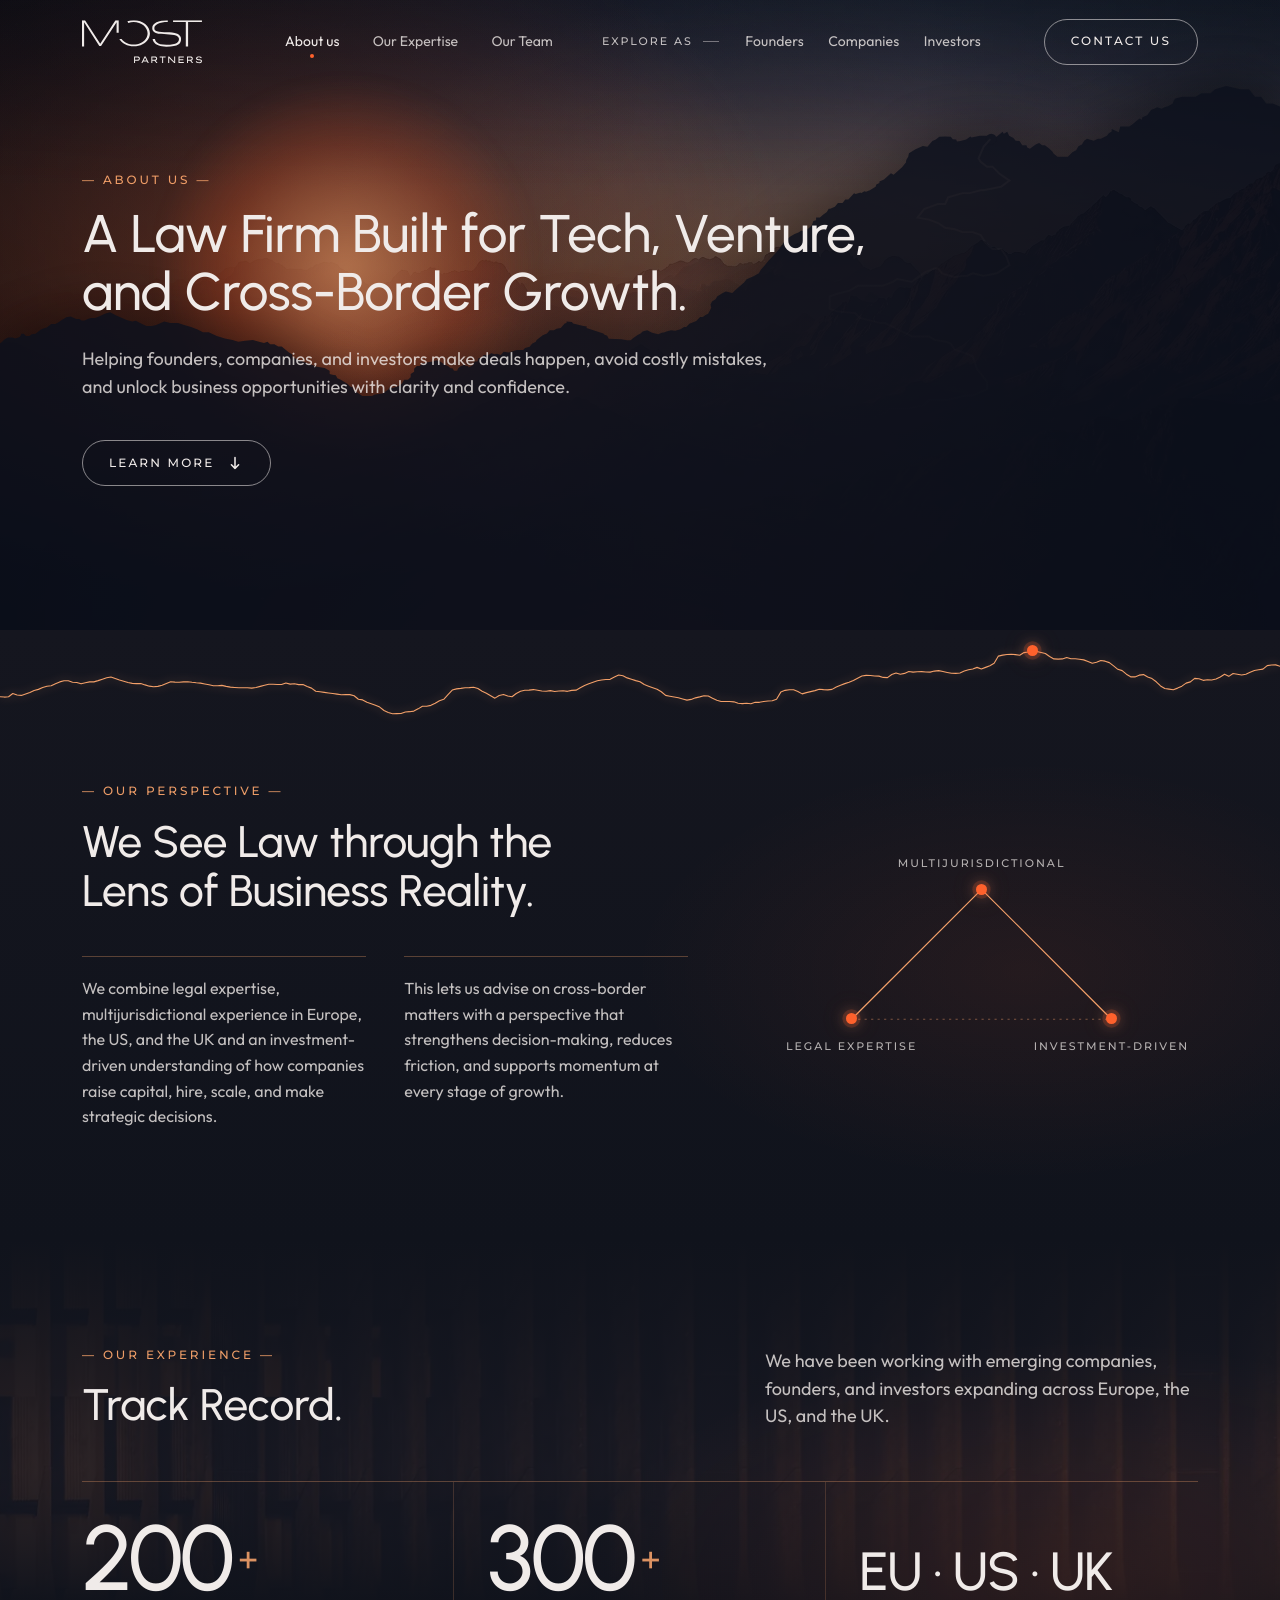
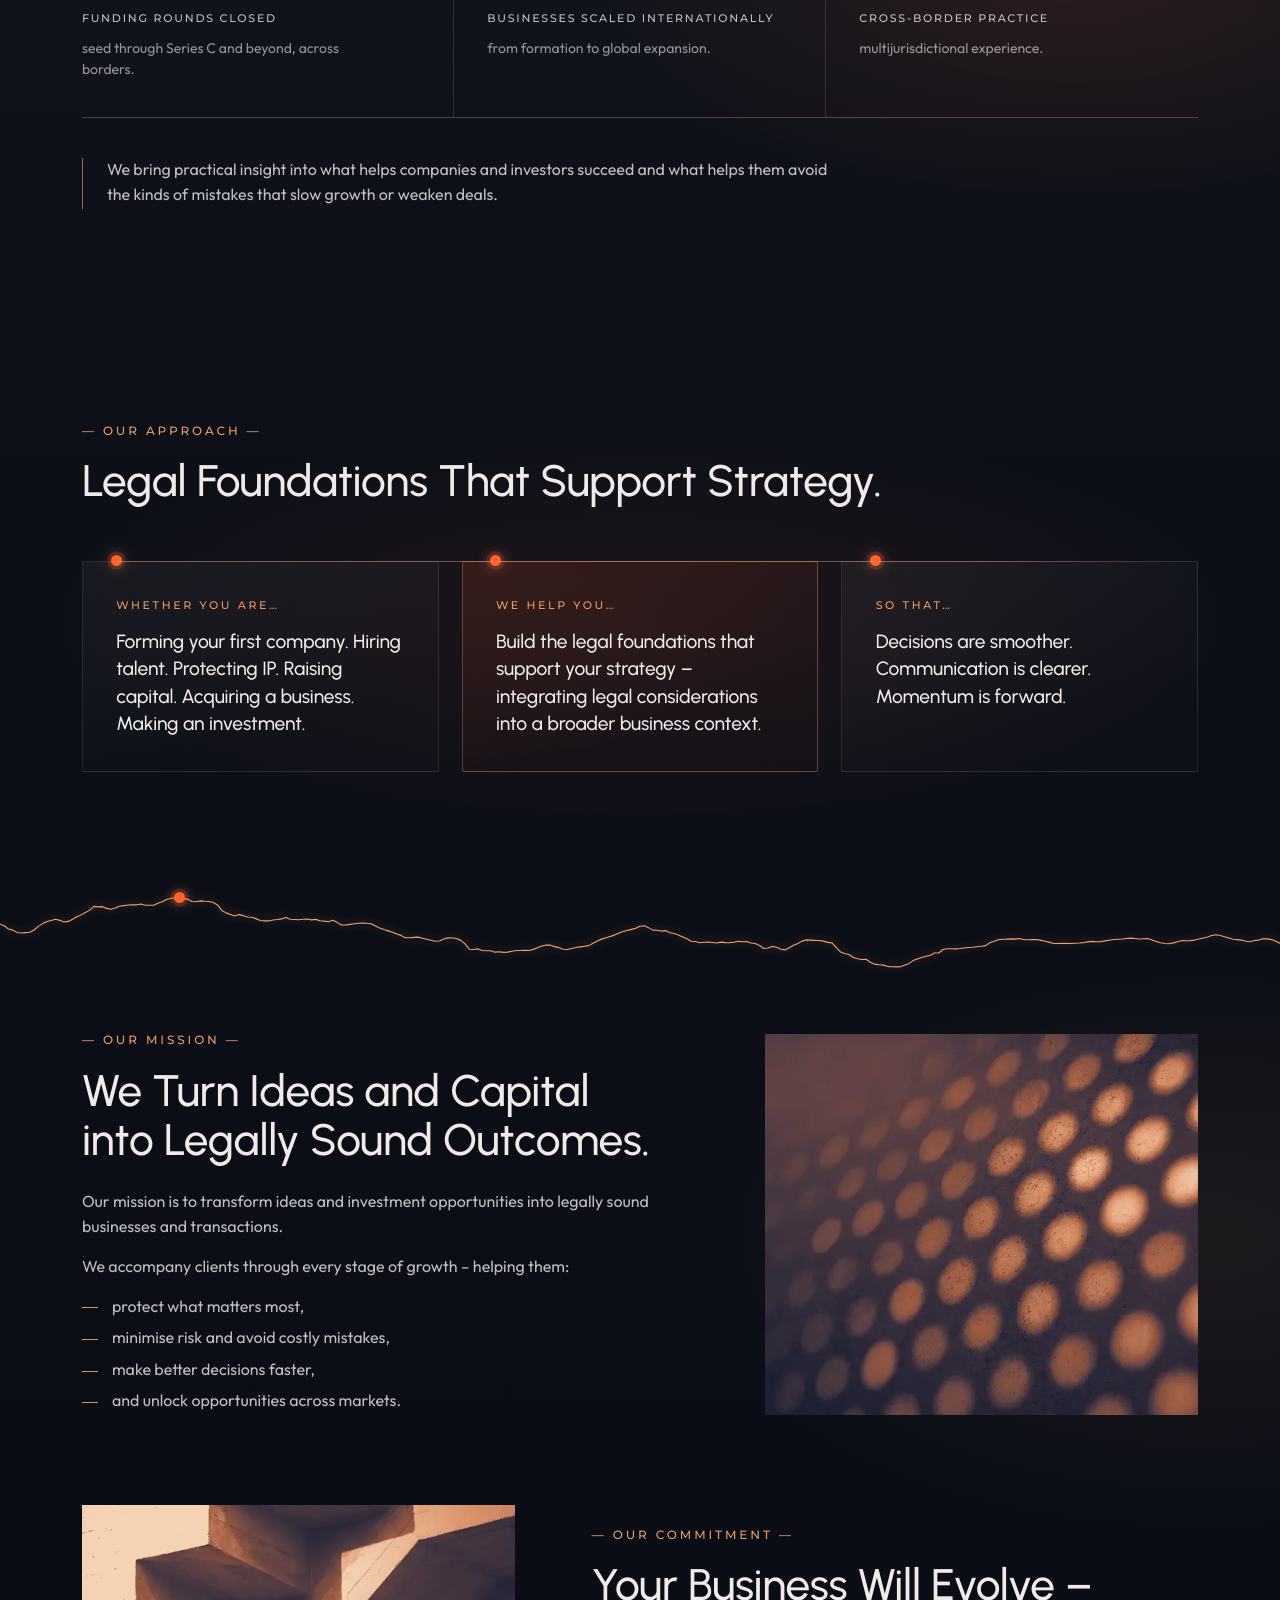
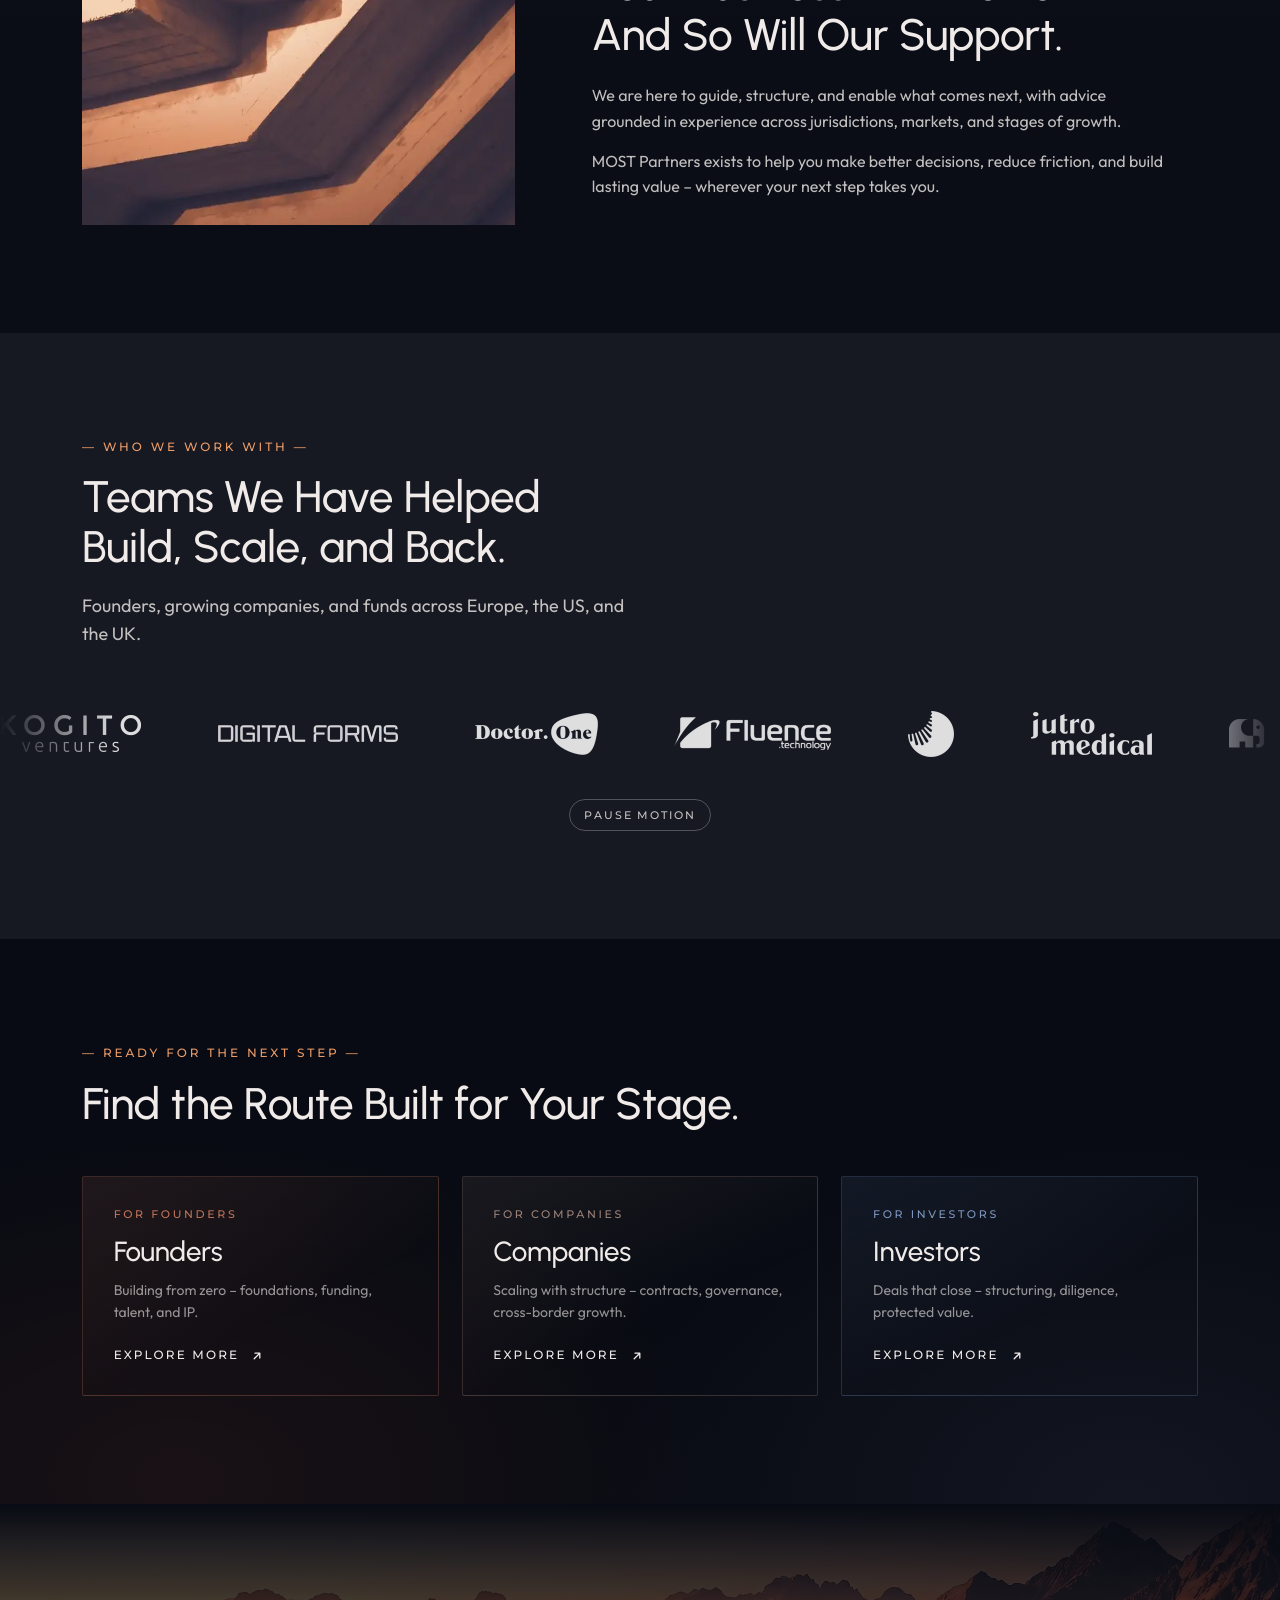
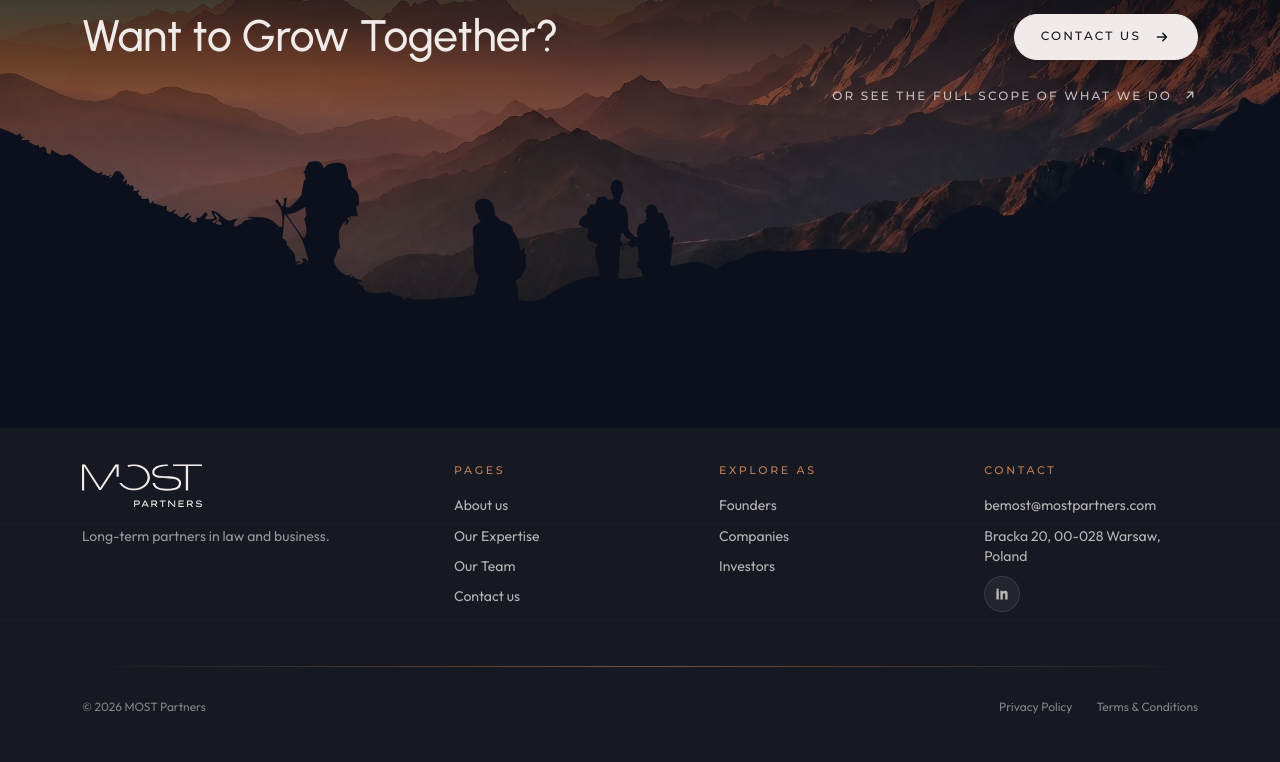
==== commit ebda1b15: "Client marks: the clients' logos in place of the placeholders Eight logos from the client, white on " ====
--- a/about-us.html
+++ b/about-us.html
@@ -297,7 +297,7 @@
         </div>
       </section>
 
-      <!-- CLIENT MARKS: one row, one direction, placeholder marks until the logos land -->
+      <!-- CLIENT MARKS: one row, one direction -->
       <section class="clients" aria-labelledby="clients-title">
         <header class="clients__head" data-reveal>
           <p class="clients__eyebrow">&mdash; who we work with &mdash;</p>
@@ -305,21 +305,25 @@
           <p class="clients__lede">Founders, growing companies, and funds across Europe, the US, and the&nbsp;UK.</p>
         </header>
         <div class="clients__viewport">
-          <ul class="clients__track" aria-label="Selected client marks">
-            <li class="clients__mark">Logo</li>
-            <li class="clients__mark">Logo</li>
-            <li class="clients__mark">Logo</li>
-            <li class="clients__mark">Logo</li>
-            <li class="clients__mark">Logo</li>
-            <li class="clients__mark">Logo</li>
+          <ul class="clients__track" aria-label="Selected clients">
+            <li class="clients__mark"><img src="client-kogito.webp" alt="Kogito Ventures" width="141" height="37" loading="lazy" decoding="async"></li>
+            <li class="clients__mark"><img src="client-digital-forms.webp" alt="Digital Forms" width="180" height="17" loading="lazy" decoding="async"></li>
+            <li class="clients__mark"><img src="client-doctor-one.webp" alt="Doctor.One" width="123" height="42" loading="lazy" decoding="async"></li>
+            <li class="clients__mark"><img src="client-fluence.webp" alt="Fluence Technology" width="157" height="33" loading="lazy" decoding="async"></li>
+            <li class="clients__mark"><img src="client-juo.webp" alt="Juo" width="46" height="46" loading="lazy" decoding="async"></li>
+            <li class="clients__mark"><img src="client-jutro-medical.webp" alt="Jutro Medical" width="121" height="43" loading="lazy" decoding="async"></li>
+            <li class="clients__mark"><img src="client-prelint.webp" alt="Prelint" width="166" height="31" loading="lazy" decoding="async"></li>
+            <li class="clients__mark"><img src="client-readym.webp" alt="readyM" width="165" height="32" loading="lazy" decoding="async"></li>
           </ul>
           <ul class="clients__track" aria-hidden="true">
-            <li class="clients__mark">Logo</li>
-            <li class="clients__mark">Logo</li>
-            <li class="clients__mark">Logo</li>
-            <li class="clients__mark">Logo</li>
-            <li class="clients__mark">Logo</li>
-            <li class="clients__mark">Logo</li>
+            <li class="clients__mark"><img src="client-kogito.webp" alt="" width="141" height="37" loading="lazy" decoding="async"></li>
+            <li class="clients__mark"><img src="client-digital-forms.webp" alt="" width="180" height="17" loading="lazy" decoding="async"></li>
+            <li class="clients__mark"><img src="client-doctor-one.webp" alt="" width="123" height="42" loading="lazy" decoding="async"></li>
+            <li class="clients__mark"><img src="client-fluence.webp" alt="" width="157" height="33" loading="lazy" decoding="async"></li>
+            <li class="clients__mark"><img src="client-juo.webp" alt="" width="46" height="46" loading="lazy" decoding="async"></li>
+            <li class="clients__mark"><img src="client-jutro-medical.webp" alt="" width="121" height="43" loading="lazy" decoding="async"></li>
+            <li class="clients__mark"><img src="client-prelint.webp" alt="" width="166" height="31" loading="lazy" decoding="async"></li>
+            <li class="clients__mark"><img src="client-readym.webp" alt="" width="165" height="32" loading="lazy" decoding="async"></li>
           </ul>
         </div>
         <button class="clients__pause" type="button" aria-pressed="false" data-marquee-pause>Pause motion</button>
--- a/styles.css
+++ b/styles.css
@@ -77,6 +77,14 @@
   --lead-measure: 700px;
   /* the vertical padding of a section band (108px at 900px tall) */
   --section-y: clamp(96px, 12vh, 136px);
+  /* a section head's two steps: eyebrow to title, title to its lede
+     (16px each under 1024px, see the compact tokens) */
+  --eyebrow-gap: 18px;
+  --head-lede-gap: 20px;
+  /* a card's corner: the route cards, About's approach cards, the client
+     marks. Home's Three routes keep their 16px on purpose: an expanding
+     glass panel, not a card in a row */
+  --card-radius: 2px;
 
   /* ---------- BUTTONS AND LINKS (see DESIGN SYSTEM - buttons and links) ---------- */
   --btn-h: 46px;                                   /* 52px under 1024 (--m-pill-h) */
@@ -360,6 +368,11 @@
 
 .top-nav__menu a {
   position: relative;
+  /* 6px above and below the words: the focus ring (4px out) then closes
+     around the page's dot, 4px under the words, instead of cutting through
+     it, and the target is a little taller. The bar centres the row, so the
+     words do not move. */
+  padding-block: 6px;
   color: var(--light-80);
   font: 400 14px / 1.2 "Outfit", system-ui, sans-serif;
   letter-spacing: 0;
@@ -371,7 +384,7 @@
   content: "";
   position: absolute;
   left: 50%;
-  bottom: -8px;
+  bottom: -2px;
   width: 4px;
   height: 4px;
   border-radius: 50%;
@@ -605,6 +618,27 @@
     z-index: 2;
     pointer-events: none;
     background: radial-gradient(ellipse 46% 36% at 27% 44%, rgba(8, 12, 22, 0.5), rgba(8, 12, 22, 0.3) 50%, rgba(8, 12, 22, 0.1) 78%, transparent 100%);
+  }
+}
+
+/* A low laptop (1280x720, 1366x768; the client, 10.10): 9vh is too little
+   there and the headline's lines still met the peaks, so the photo goes
+   16vh lower; its lit sky then comes up behind the tagline, so the navy
+   behind the copy is deeper and reaches lower (glyphs 5.3:1 and 4.6:1 at
+   1280x720 at worst, against 4.5:1 and 4.9:1 before). */
+@media (min-width: 1024px) and (max-height: 800px) {
+  .hero-bg {
+    transform: scaleX(-1)
+      translate3d(
+        6.5%,
+        calc(var(--scroll-y, 0px) * 0.2 + 16vh),
+        0
+      )
+      scale(calc(1.14 + var(--hero-progress, 0) * 0.025));
+  }
+
+  .hero-media::after {
+    background: radial-gradient(ellipse 52% 46% at 27% 50%, rgba(8, 12, 22, 0.66), rgba(8, 12, 22, 0.46) 50%, rgba(8, 12, 22, 0.14) 80%, transparent 100%);
   }
 }
 
@@ -1296,6 +1330,41 @@
   filter: drop-shadow(0 0 5px var(--trail-glow));
 }
 
+/* Like every section trail on the site, the bottom edge carries one
+   checkpoint, on a summit of its line: left = x/1200, top = y/160 of the
+   cut, as .has-trail--a/b place theirs. It shows as it comes on screen
+   (data-reveal) and then pulses like the others. */
+.audience-intro__edge-dot {
+  /* summit at (804, 93.3) */
+  left: 67%;
+  top: 58.3125%;
+}
+
+.audience-intro__edge-dot.is-visible::after {
+  animation: trail-point-pulse 3.4s ease-in-out infinite;
+}
+
+@media (max-width: 767px) {
+  .audience-intro__edge-dot {
+    /* the phone's line: summit at (1008, 70) */
+    left: 84%;
+    top: 43.75%;
+  }
+}
+
+@media (min-width: 1800px) {
+  .audience-intro__edge-dot {
+    /* the wide screen's line: summit at (804, 90.9) */
+    top: 56.8125%;
+  }
+}
+
+@media (prefers-reduced-motion: reduce) {
+  .audience-intro__edge-dot.is-visible::after {
+    animation: none;
+  }
+}
+
 /* A phone squeezes the whole 1200-unit edge into 390px, which would crowd
    the ridge's steps into a fuzz: it takes the same rise with the steps of a
    narrower stretch of the ridge, as broad on screen as How We Work's. */
@@ -1449,6 +1518,7 @@
   padding: clamp(20px, 2.6vh, 30px) clamp(22px, 2.4vw, 32px) clamp(64px, 6vh, 80px);
   background: linear-gradient(180deg, rgba(240, 235, 233, 0.04), rgba(240, 235, 233, 0.01));
   border: 1px solid rgba(240, 235, 233, 0.1);
+  /* rounder than --card-radius on purpose, see there */
   border-radius: 16px;
   color: var(--light);
   transition: border-color 320ms ease, background 320ms ease;
@@ -2495,7 +2565,7 @@
   border: 1px solid rgba(240, 235, 233, 0.1) !important;
   border-radius: 50%;
   color: rgba(240, 235, 233, 0.7);
-  transition: background 240ms ease, color 240ms ease, transform 240ms ease;
+  transition: background 240ms ease, color 240ms ease, translate 240ms var(--ease-out);
 }
 
 .site-footer__social svg {
@@ -2503,10 +2573,12 @@
   height: 16px;
 }
 
+/* the LinkedIn badge, here and on Contact: a peach tint and the pills'
+   lift (`translate`, which the reduced-motion rule holds still) */
 .site-footer__social:hover {
   background: rgba(255, 168, 110, 0.16);
   color: var(--light);
-  transform: translateY(-2px);
+  translate: 0 var(--btn-lift);
   border-bottom: 1px solid rgba(240, 235, 233, 0.1) !important;
 }
 
@@ -2596,6 +2668,9 @@
 
 /* ---------- RESPONSIVE ---------- */
 
+/* Under 1181px the bar is too full for the container's ends: it keeps
+   narrower ones, 41-47px against the content's 66-76px - the one width
+   band where the logo and "Contact us" do not line up with the page. */
 @media (max-width: 1180px) {
   .top-nav {
     gap: clamp(12px, 2vw, 22px);
@@ -2965,7 +3040,8 @@
    ============================================================ */
 
 .team-editorial {
-  padding: clamp(86px, 11vh, 136px) var(--container-x) clamp(96px, 13vh, 160px);
+  /* the site's section rhythm on top, as on every band */
+  padding: var(--section-y) var(--container-x) clamp(96px, 13vh, 160px);
   position: relative;
   /* the warm glow rises from nothing at the top edge, where the hero's
      edge lays its navy over the section's first 24px, to its height
@@ -3656,29 +3732,32 @@
   text-decoration-color: rgba(255, 168, 110, 0.9);
 }
 
+/* the footer's LinkedIn badge (36px, a 16px mark, the peach tint and the
+   lift on hover), on a dark disc of its own over the photograph. It was a
+   32px badge that filled orange, and its lift was a transform the hero's
+   reveal holds, so it never moved. */
 .contact-social {
   display: grid;
   place-items: center;
-  width: 32px;
-  height: 32px;
+  width: 36px;
+  height: 36px;
   margin-top: clamp(34px, 6vh, 64px);
   border-radius: 50%;
   background: rgba(8, 11, 19, 0.72);
   border: 1px solid rgba(240, 235, 233, 0.16);
   color: var(--light);
-  transition: background 220ms ease, border-color 220ms ease, transform 220ms ease;
+  transition: background 240ms ease, border-color 240ms ease, translate 240ms var(--ease-out);
 }
 
 .contact-social svg {
-  width: 18px;
-  height: 18px;
+  width: 16px;
+  height: 16px;
 }
 
 .contact-social:hover,
 .contact-social:focus-visible {
-  background: var(--orange);
-  border-color: transparent;
-  transform: translateY(-2px);
+  background: linear-gradient(rgba(255, 168, 110, 0.16), rgba(255, 168, 110, 0.16)), rgba(8, 11, 19, 0.72);
+  translate: 0 var(--btn-lift);
 }
 
 /* ---------- FORM BAND ---------- */
@@ -4342,8 +4421,9 @@
    along its crest is the site's trail and the six steps are its checkpoints. */
 .exwork--terrain {
   /* the head on the container edge like the areas above and the routes
-     below it; the landscape under it is centred and bleeds on its own */
-  padding: clamp(80px, 10vh, 120px) var(--container-x) clamp(72px, 9vh, 110px);
+     below it, the site's section rhythm over it; the landscape under it is
+     centred and bleeds on its own */
+  padding: var(--section-y) var(--container-x) clamp(72px, 9vh, 110px);
   background: linear-gradient(180deg, #07090f 0%, #0c0f1b 35%, #1a1a28 62%, #221c26 100%);
   overflow: hidden;
   isolation: isolate;
@@ -4367,7 +4447,7 @@
 }
 
 .exwork--terrain .exwork__title {
-  margin: 0 0 10px;
+  margin: 0 0 var(--head-lede-gap);
   color: var(--light);
 }
 
@@ -4694,11 +4774,38 @@
 }
 
 /* The eyebrow the client asked for over every section title on the pages
-   left of the menu, in the site's "— label —" role. It takes a row of its
-   own across the head, so the title and the lede still share theirs and
-   the lede keeps its foot on the title's last line. */
+   left of the menu, in the site's "— label —" role. On desktop it stands
+   in the title's column, 18px over it as over every section title; the
+   lede spans both rows and keeps its foot on the title's last line. Any
+   height the lede has over the two goes to the first row (1fr), above the
+   eyebrow. With the eyebrow on a row of its own across the head and the
+   pair bottom-aligned, a lede taller than the title (a longer text, a
+   reader's own text spacing, the fallback font before the webfonts come)
+   pushed the title down off its eyebrow - 44px at 1024px. */
+@media (min-width: 1024px) {
+  .ex-areas__head {
+    grid-template-rows: 1fr auto;
+  }
+
+  .ex-areas__eyebrow {
+    grid-column: 1;
+    grid-row: 1;
+    align-self: end;
+  }
+
+  .ex-areas__title {
+    grid-column: 1;
+    grid-row: 2;
+  }
+
+  .ex-areas__lede {
+    grid-column: 2;
+    grid-row: 1 / 3;
+    align-self: end;
+  }
+}
+
 .ex-areas__eyebrow {
-  grid-column: 1 / -1;
   margin: 0 0 18px;
   color: var(--eyebrow-color);
   font: 500 var(--fs-eyebrow) / var(--lh-eyebrow) "Montserrat", system-ui, sans-serif;
@@ -6349,7 +6456,7 @@
 /* ---------- What We Help You Achieve ---------- */
 :is(.page--founders, .page--companies, .page--investors) .aud-help__lede {
   max-width: var(--lead-measure);
-  margin: 20px 0 0;
+  margin: var(--head-lede-gap) 0 0;
   color: var(--aud-ink-soft);
   font: 400 var(--fs-lead) / var(--lh-lead) "Outfit", system-ui, sans-serif;
 }
@@ -6413,6 +6520,56 @@
   margin: 0;
   color: rgba(28, 20, 25, 0.84);
   font: 400 var(--fs-body) / var(--lh-body) "Outfit", system-ui, sans-serif;
+}
+
+/* A preview, ?arch=help (the switch in script.js; the client, 10.10, of
+   the architecture behind About's Our Experience: "overlays coming up out
+   of the ground", more of them but not too many): a photograph of
+   architecture rises behind the points from the right, in greys under
+   the cream, so the page's accent and the copy keep the colour. Founders
+   have the warm slabs, Companies the facade grid, Investors the coffers.
+   Hidden, and so never fetched, without the switch. */
+.aud-help__arch {
+  display: none;
+}
+
+:root[data-arch="help"] :is(.page--founders, .page--companies, .page--investors) .aud-help {
+  isolation: isolate;
+  overflow: hidden;
+}
+
+:root[data-arch="help"] :is(.page--founders, .page--companies, .page--investors) .aud-help__arch {
+  position: absolute;
+  inset: 0;
+  z-index: -1;
+  display: block;
+  pointer-events: none;
+  /* on the box, not the picture: the mask makes the box a group of its
+     own, and a picture multiplied inside it would only meet transparency */
+  mix-blend-mode: multiply;
+  -webkit-mask-image: radial-gradient(ellipse 72% 100% at 100% 62%, #000 18%, rgba(0, 0, 0, 0.5) 52%, transparent 86%);
+  mask-image: radial-gradient(ellipse 72% 100% at 100% 62%, #000 18%, rgba(0, 0, 0, 0.5) 52%, transparent 86%);
+}
+
+:root[data-arch="help"] :is(.page--founders, .page--companies, .page--investors) .aud-help__arch img {
+  display: block;
+  width: 100%;
+  height: 100%;
+  object-fit: cover;
+  filter: grayscale(1) contrast(1.15);
+  opacity: 0.3;
+}
+
+/* a phone's tall single column: the picture covering it all was blown up
+   to a grey smear, so there it stands at the section's foot only, at its
+   own width, and rises out of the cream from below */
+@media (max-width: 767px) {
+  :root[data-arch="help"] :is(.page--founders, .page--companies, .page--investors) .aud-help__arch {
+    top: auto;
+    height: min(100%, 130vw);
+    -webkit-mask-image: linear-gradient(180deg, transparent, rgba(0, 0, 0, 0.6) 45%, #000);
+    mask-image: linear-gradient(180deg, transparent, rgba(0, 0, 0, 0.6) 45%, #000);
+  }
 }
 
 /* ---------- How We Work ---------- */
@@ -6673,7 +6830,7 @@
 }
 
 :is(.page--founders, .page--companies, .page--investors) .aud-expertise__title {
-  margin-bottom: 20px;
+  margin-bottom: var(--head-lede-gap);
 }
 
 :is(.page--founders, .page--companies, .page--investors) .aud-expertise__copy p {
@@ -6785,6 +6942,18 @@
   background: color-mix(in srgb, var(--aud-accent) 42%, var(--light));
 }
 
+/* Between the two (client, 10.10: once too many dots, now too few): a
+   preview, ?rail=dots (the switch in script.js), gives the points between
+   a small dot of their own again, three quarters of the rail's dot and
+   without the ends' halo, over the rail, so the ends still read as the
+   start and the finish. */
+:root[data-rail="dots"] :is(.page--founders, .page--companies, .page--investors) .aud-expertise__list li:not(:first-child):not(:last-child)::before {
+  content: "";
+  z-index: 1;
+  width: calc(var(--rail-dot) * 0.75);
+  height: calc(var(--rail-dot) * 0.75);
+}
+
 /* ===================================================================
    ROUTE SHORTCUTS
    The client's review asks for the same three-route shortcut on Our
@@ -6852,7 +7021,7 @@
   flex-direction: column;
   padding: clamp(26px, 2.4vw, 38px);
   border: 1px solid rgba(var(--aud-tint-rgb), 0.24);
-  border-radius: 2px;
+  border-radius: var(--card-radius);
   background: linear-gradient(155deg, rgba(var(--aud-tint-rgb), 0.11), transparent 62%);
   transition: border-color 280ms ease, background 280ms ease, transform 280ms var(--ease-out);
 }
@@ -6947,7 +7116,7 @@
 
 .clients {
   position: relative;
-  padding: clamp(72px, 10vh, 120px) 0;
+  padding: var(--section-y) 0;
   background: var(--navy);
   overflow: hidden;
 }
@@ -6967,7 +7136,7 @@
 }
 
 .clients__title {
-  margin: 0 0 14px;
+  margin: 0 0 var(--head-lede-gap);
   color: var(--light);
   font: 500 clamp(26px, 3.2vw, 40px) / 1.1 "Urbanist", system-ui, sans-serif;
   letter-spacing: -0.01em;
@@ -6976,7 +7145,7 @@
 
 .clients__lede {
   margin: 0;
-  color: var(--light-60);
+  color: var(--light-80);
   font: 400 clamp(14px, 1vw, 16px) / 1.6 "Outfit", system-ui, sans-serif;
 }
 
@@ -6992,8 +7161,8 @@
 .clients__track {
   display: flex;
   flex: 0 0 auto;
-  /* Never narrower than the row. Six placeholder marks make one copy about
-     1600px wide, so at 1920 and 2560 the loop ran out before the second copy
+  /* Never narrower than the row. The eight logos make one copy about
+     1900px wide at 1440, so at 1920 and 2560 the loop ran out before the second copy
      reached the right edge. A short set now spreads out evenly; a set wider
      than the screen is unaffected. */
   min-width: 100%;
@@ -7010,16 +7179,19 @@
   flex: 0 0 auto;
   display: grid;
   place-items: center;
-  width: clamp(120px, 11vw, 168px);
   height: clamp(48px, 4.4vw, 62px);
-  border: 1px dashed var(--light-28);
-  border-radius: 2px;
-  /* placeholder marks until the logos land: their word at 4.5:1 and more,
-     as on a phone (at 0.4 it was 3.4:1) */
-  color: var(--light-60);
-  font: 500 11px / 1.2 "Montserrat", system-ui, sans-serif;
-  letter-spacing: 0.22em;
-  text-transform: uppercase;
+}
+
+/* The clients' logos, white on clear, each at the size its markup gives
+   it: sized so that every mark covers about the same area (no taller than
+   46px, no wider than 180px), so a wide wordmark and a square symbol weigh
+   alike in the row. A touch under full white, so the row stays quieter
+   than the heads above it. */
+.clients__mark img {
+  display: block;
+  max-width: none;
+  height: auto;
+  opacity: 0.86;
 }
 
 @keyframes clients-marquee {
@@ -7028,17 +7200,22 @@
 }
 
 /* The row moves on its own for longer than five seconds, so it stops on
-   hover and focus, and its button stops it for good (WCAG 2.2.2): that
-   button is the site's motion switch (MOTION PAUSE, end of file). */
+   hover and focus, and a button stops it for good (WCAG 2.2.2). */
 .clients__viewport:hover .clients__track,
-.clients__viewport:focus-within .clients__track {
+.clients__viewport:focus-within .clients__track,
+.clients__viewport.is-paused .clients__track {
   animation-play-state: paused;
 }
 
+/* the site's quiet switch (this one and the Founders map's list
+   switch): a 32px pill in small caps on desktop */
 .clients__pause {
-  display: block;
+  display: flex;
+  align-items: center;
+  width: fit-content;
+  min-height: 32px;
   margin: clamp(18px, 2.4vh, 28px) auto 0;
-  padding: 7px 14px;
+  padding: 0 14px;
   border: 1px solid var(--light-28);
   border-radius: 999px;
   background: transparent;
@@ -7286,7 +7463,7 @@
 }
 
 .whoweare__title {
-  margin: 0 0 22px;
+  margin: 0 0 var(--head-lede-gap);
   color: var(--light);
   font: 500 clamp(30px, 3.8vw, 50px) / 1.08 "Urbanist", system-ui, sans-serif;
   letter-spacing: -0.01em;
@@ -7490,7 +7667,7 @@
 }
 
 .home-expertise__title {
-  margin: 0 0 22px;
+  margin: 0 0 var(--head-lede-gap);
   color: var(--light);
   font: 500 var(--fs-h2) / var(--lh-h2) "Urbanist", system-ui, sans-serif;
   letter-spacing: var(--ls-heading);
@@ -7566,9 +7743,10 @@
 /* === OUR EXPERTISE on Home: three previews ===
    The client (10.10) asked to see the six areas set three other ways,
    to choose from, without a scroll trap and with the copy at its size:
-   ?expertise=icons, ?expertise=tiles or ?expertise=light (#expertise-tiles
-   and the like where a preview host drops the query; the switch is in
-   script.js) set one of them. Without one the section ships as it is.
+   ?expertise=icons, ?expertise=tiles, ?expertise=light or
+   ?expertise=lighttiles (#expertise-tiles and the like where a preview
+   host drops the query; the switch is in script.js) set one of them.
+   Without one the section ships as it is.
      icons  the present layout, the drawings larger and their strokes
             heavier
      tiles  the six as tiles, as About's "Find the Route Built for Your
@@ -7582,7 +7760,14 @@
             routes' torn edge coming down over it as dark land, the
             section fading at its foot into the navy-deep the client
             marks run on; the fade is eased in oklab so it does not muddy
-            midway */
+            midway
+     lighttiles  the tiles on the light ground, as the client put it at
+            the review: the light squares in Our Mission's and Our
+            Commitment's mood, the "Find the Route" cards' balance, and
+            the drawings only very faint behind the names, drawing
+            themselves there, never on the main plane (the two rules
+            above together, and the light ground's own tile tints
+            below) */
 
 /* ---------- icons ---------- */
 :root[data-expertise="icons"] .home-expertise {
@@ -7638,7 +7823,7 @@
 }
 
 /* ---------- tiles ---------- */
-:root[data-expertise="tiles"] .home-expertise__inner {
+:root:is([data-expertise="tiles"], [data-expertise="lighttiles"]) .home-expertise__inner {
   grid-template-columns: minmax(0, 1fr);
   grid-template-rows: none;
   grid-template-areas:
@@ -7647,18 +7832,18 @@
     "link";
 }
 
-:root[data-expertise="tiles"] .home-expertise__copy {
+:root:is([data-expertise="tiles"], [data-expertise="lighttiles"]) .home-expertise__copy {
   max-width: 40rem;
 }
 
-:root[data-expertise="tiles"] .home-expertise__list {
+:root:is([data-expertise="tiles"], [data-expertise="lighttiles"]) .home-expertise__list {
   justify-self: stretch;
   max-width: none;
   gap: clamp(16px, 1.8vw, 28px);
   margin-top: clamp(40px, 5.2vh, 64px);
 }
 
-:root[data-expertise="tiles"] .home-expertise__item {
+:root:is([data-expertise="tiles"], [data-expertise="lighttiles"]) .home-expertise__item {
   --hx-tint: 209, 126, 95;
   position: relative;
   isolation: isolate;
@@ -7667,90 +7852,123 @@
   min-height: clamp(150px, 12.5vw, 196px);
   padding: clamp(24px, 2.2vw, 36px);
   border: 1px solid rgba(var(--hx-tint), 0.24);
-  border-radius: 2px;
+  border-radius: var(--card-radius);
   background: linear-gradient(155deg, rgba(var(--hx-tint), 0.11), transparent 62%);
   text-align: left;
 }
 
-:root[data-expertise="tiles"] .home-expertise__item:nth-child(3n + 2) {
+:root:is([data-expertise="tiles"], [data-expertise="lighttiles"]) .home-expertise__item:nth-child(3n + 2) {
   --hx-tint: 171, 142, 130;
 }
 
-:root[data-expertise="tiles"] .home-expertise__item:nth-child(3n) {
+:root:is([data-expertise="tiles"], [data-expertise="lighttiles"]) .home-expertise__item:nth-child(3n) {
   --hx-tint: 115, 145, 196;
 }
 
 /* the drawing behind the name: more than the tile's height, its right
    and foot cut off by the edges, blurred, its strokes thickened so the
-   blur leaves a soft line rather than nothing */
-:root[data-expertise="tiles"] .home-expertise__art {
+   blur leaves a soft line rather than nothing, and very faint - the
+   client wants it "ultra transparent", behind, never in front */
+:root:is([data-expertise="tiles"], [data-expertise="lighttiles"]) .home-expertise__art {
   position: absolute;
   z-index: -1;
   right: -12%;
   bottom: -26%;
   height: 112%;
-  opacity: 0.4;
+  opacity: 0.26;
   filter: blur(5px);
 }
 
-:root[data-expertise="tiles"] .home-expertise .ex-icon {
+:root:is([data-expertise="tiles"], [data-expertise="lighttiles"]) .home-expertise .ex-icon {
   height: 100%;
 }
 
-:root[data-expertise="tiles"] .home-expertise .ex-icon path {
+:root:is([data-expertise="tiles"], [data-expertise="lighttiles"]) .home-expertise .ex-icon path {
   stroke-width: 2.4;
 }
 
 /* the cards' name, in their type */
-:root[data-expertise="tiles"] .home-expertise__name {
+:root:is([data-expertise="tiles"], [data-expertise="lighttiles"]) .home-expertise__name {
   max-width: 11em;
   margin: 0;
   font: 500 clamp(20px, 1.7vw, 25px) / 1.15 "Urbanist", system-ui, sans-serif;
   letter-spacing: -0.01em;
 }
 
-:root[data-expertise="tiles"] .home-expertise__link {
+:root:is([data-expertise="tiles"], [data-expertise="lighttiles"]) .home-expertise__link {
   margin-top: clamp(28px, 4vh, 40px);
 }
 
+/* Each card's call to action (the client, 10.10: as at Our Areas of
+   Expertise), the Expertise page's own words, in orange at the card's
+   foot; it opens that area there. Only the cards carry it: the plain
+   list and the icons keep the one link under the six (scoped to the
+   section, or .link-arrow, later in the sheet, would show it). */
+.home-expertise .home-expertise__cta {
+  display: none;
+}
+
+:root:is([data-expertise="tiles"], [data-expertise="lighttiles"]) .home-expertise__cta {
+  --link-ink: var(--orange);
+  display: inline-flex;
+  min-height: 44px;
+  margin-top: auto;
+  padding-top: 12px;
+  white-space: nowrap;
+}
+
+:root[data-expertise="lighttiles"] .home-expertise__cta {
+  --link-ink: #9e340a;
+}
+
+/* two cards a row on the narrowest phones: at 320px "Let's expand" ran
+   20px past its card's edge, so there the words close up */
+@media (max-width: 374px) {
+  :root:is([data-expertise="tiles"], [data-expertise="lighttiles"]) .home-expertise__cta {
+    gap: 6px;
+    font-size: 11px;
+    letter-spacing: 0.06em;
+  }
+}
+
 @media (max-width: 639px) {
-  :root[data-expertise="tiles"] .home-expertise__list {
+  :root:is([data-expertise="tiles"], [data-expertise="lighttiles"]) .home-expertise__list {
     gap: 12px;
     margin-top: 32px;
   }
 
-  :root[data-expertise="tiles"] .home-expertise__item {
+  :root:is([data-expertise="tiles"], [data-expertise="lighttiles"]) .home-expertise__item {
     min-height: 124px;
     padding: 18px 16px;
   }
 
-  :root[data-expertise="tiles"] .home-expertise__name {
+  :root:is([data-expertise="tiles"], [data-expertise="lighttiles"]) .home-expertise__name {
     font-size: 18px;
   }
 }
 
 @media (min-width: 560px) and (max-width: 1023px) and (max-height: 500px) and (orientation: landscape) {
-  :root[data-expertise="tiles"] .home-expertise__list {
+  :root:is([data-expertise="tiles"], [data-expertise="lighttiles"]) .home-expertise__list {
     gap: 12px;
     margin-top: 28px;
   }
 
-  :root[data-expertise="tiles"] .home-expertise__item {
+  :root:is([data-expertise="tiles"], [data-expertise="lighttiles"]) .home-expertise__item {
     min-height: 104px;
     padding: 16px;
   }
 
-  :root[data-expertise="tiles"] .home-expertise__name {
+  :root:is([data-expertise="tiles"], [data-expertise="lighttiles"]) .home-expertise__name {
     font-size: 17px;
   }
 
-  :root[data-expertise="tiles"] .home-expertise__link {
+  :root:is([data-expertise="tiles"], [data-expertise="lighttiles"]) .home-expertise__link {
     margin-top: 20px;
   }
 }
 
 /* ---------- light ---------- */
-:root[data-expertise="light"] .home-expertise {
+:root:is([data-expertise="light"], [data-expertise="lighttiles"]) .home-expertise {
   --hx-ink: #1c1419;
   --hx-ink-soft: rgba(28, 20, 25, 0.72);
   --eyebrow-color: #9e340a;
@@ -7773,30 +7991,45 @@
   color: var(--hx-ink);
 }
 
-:root[data-expertise="light"] :is(.home-expertise__title, .home-expertise__name) {
+:root:is([data-expertise="light"], [data-expertise="lighttiles"]) :is(.home-expertise__title, .home-expertise__name) {
   color: var(--hx-ink);
 }
 
-:root[data-expertise="light"] .home-expertise__lede {
+:root:is([data-expertise="light"], [data-expertise="lighttiles"]) .home-expertise__lede {
   color: var(--hx-ink-soft);
 }
 
-:root[data-expertise="light"] .home-expertise__link:focus-visible {
+:root:is([data-expertise="light"], [data-expertise="lighttiles"]) .home-expertise__link:focus-visible {
   outline-color: var(--focus-ring);
 }
 
 @media (max-width: 1023px) {
-  :root[data-expertise="light"] .home-expertise {
+  :root:is([data-expertise="light"], [data-expertise="lighttiles"]) .home-expertise {
     --hx-fade: clamp(160px, 40vw, 240px);
     --hx-foot: 32px;
   }
 }
 
 @media (min-width: 560px) and (max-width: 1023px) and (max-height: 500px) and (orientation: landscape) {
-  :root[data-expertise="light"] .home-expertise {
+  :root:is([data-expertise="light"], [data-expertise="lighttiles"]) .home-expertise {
     --hx-fade: 140px;
   }
 }
+/* ---------- lighttiles: the tiles on the light ground ----------
+   On the cream the cards keep their three tints, a step stronger so the
+   edges and the wash read on the light (the edge at 0.42, the wash at
+   0.16, both decoration); the drawings fainter still, as the gradient's
+   violet and orange stand out more on the light than on the night. */
+:root[data-expertise="lighttiles"] .home-expertise__item {
+  border-color: rgba(var(--hx-tint), 0.42);
+  background: linear-gradient(155deg, rgba(var(--hx-tint), 0.16), rgba(255, 255, 255, 0.35) 62%);
+}
+
+:root[data-expertise="lighttiles"] .home-expertise__art {
+  opacity: 0.2;
+  filter: blur(4px);
+}
+
 /* === end OUR EXPERTISE on Home: three previews === */
 
 /* === CLIENT MARKS on Home ===
@@ -7819,14 +8052,17 @@
   outline-offset: 3px;
 }
 
-/* a touch screen 1024px and up: the 27px button gets About's invisible
-   hit area, 45px tall (see "touch screens 1024px and up: hit areas") */
+/* a touch screen 1024px and up: the 32px switches - this one and the
+   Founders map's list switch - get an invisible hit area 44px tall or
+   more (see "touch screens 1024px and up: hit areas") */
 @media (min-width: 1024px) and (any-pointer: coarse) {
-  .page--home .clients__pause {
+  .page--home .clients__pause,
+  .path-map__view {
     position: relative;
   }
 
-  .page--home .clients__pause::after {
+  .page--home .clients__pause::after,
+  .path-map__view::after {
     content: "";
     position: absolute;
     inset: -9px 0;
@@ -7895,6 +8131,14 @@
   border-radius: 50%;
   background: var(--orange);
   transform: translateX(-50%);
+}
+
+/* with the focus ring round the pill, the dot steps down clear of it
+   (under 1024px the dot sits inside the pill) */
+@media (min-width: 1024px) {
+  .top-nav .nav-cta[aria-current="page"]:focus-visible::after {
+    bottom: -12px;
+  }
 }
 
 .top-nav.is-scrolled .wordmark {
@@ -8553,6 +8797,8 @@
     --lh-h3: 1.25;
     --hero-top: var(--m-hero-top);
     --btn-h: var(--m-pill-h);
+    --eyebrow-gap: 16px;
+    --head-lede-gap: 16px;
   }
 
   /* an anchor lands just under the bar, not a screen further down */
@@ -9453,7 +9699,7 @@
      phones the label folds into two even lines instead of leaving the
      closing dash alone under it */
   .routes-strip__eyebrow {
-    margin-bottom: 14px;
+    margin-bottom: var(--eyebrow-gap);
     font-size: var(--m-label);
     text-wrap: balance;
   }
@@ -9802,9 +10048,12 @@
   .nav-cta:hover,
   .aud-grow__btn:hover,
   .routes-strip__card:hover,
-  .routes-strip__card:focus-within,
+  .routes-strip__card:focus-within {
+    transform: none;
+  }
+
   .site-footer__social:hover {
-    transform: none;
+    translate: none;
   }
 
   .routes-strip__card:hover .routes-strip__link {
@@ -9862,9 +10111,10 @@
     position: absolute;
   }
 
-  /* 16px links in the 84px bar, 22px apart */
+  /* 29px links (16px of words, 6px over and under) in the 84px bar,
+     22px apart */
   .top-nav__menu a::before {
-    inset: -14px -11px;
+    inset: -8px -11px;
   }
 
   /* an inset counts from inside the border: the 1px-bordered pill,
@@ -10064,8 +10314,9 @@
   }
 
   /* one tracked line of capitals: balanced, so the last word never sits
-     alone on a narrow phone */
+     alone on a narrow phone; 16px over the headline, as on every hero */
   .page--home .hero-content .eyebrow {
+    margin-bottom: var(--eyebrow-gap);
     font-size: var(--m-label);
     text-wrap: balance;
   }
@@ -10323,7 +10574,7 @@
   }
 
   .audience-intro__eyebrow {
-    margin-bottom: 16px;
+    margin-bottom: var(--eyebrow-gap);
     font-size: var(--m-label);
   }
 
@@ -10762,15 +11013,16 @@
      of 34-48px */
   .page--home .hero-tagline {
     max-width: 30em;
-    margin-top: 20px;
+    margin-top: 18px;
     font-size: var(--m-lede);
-    line-height: 1.5;
+    line-height: var(--lh-lead);
     text-wrap: balance;
   }
 
+  /* the tagline and the button keep every hero's steps (18px, 28px) */
   .page--home .primary-cta {
     min-height: var(--m-pill-h);
-    margin-top: 30px;
+    margin-top: 28px;
     padding: 0 22px 0 26px;
   }
 }
@@ -10945,12 +11197,12 @@
   }
 
   .page--home .whoweare__eyebrow {
-    margin-bottom: 16px;
+    margin-bottom: var(--eyebrow-gap);
     font-size: var(--m-label);
   }
 
   .page--home .whoweare__title {
-    margin-bottom: 20px;
+    margin-bottom: var(--head-lede-gap);
     font-size: var(--m-h2);
     line-height: 1.12;
   }
@@ -11113,12 +11365,11 @@
 
   /* Who we are's head at this size */
   .page--home .home-expertise__eyebrow {
-    margin-bottom: 16px;
+    margin-bottom: var(--eyebrow-gap);
   }
 
   .page--home .home-expertise__title {
-    margin-bottom: 20px;
-    letter-spacing: -0.01em;
+    margin-bottom: var(--head-lede-gap);
   }
 
   .page--home .home-expertise__lede {
@@ -11225,7 +11476,7 @@
 /* ---------- Client marks (<=1023px) ----------
    As About Us sets them: the row keeps moving at a phone's scale, the
    title and lede take the H2 and lead of the other heads here, the
-   placeholder marks' word holds 4.5:1, and Pause is a real 44px
+   logos are drawn at 0.8 of their size, and Pause is a real 44px
    control. */
 @media (max-width: 1023px) {
   .page--home .clients {
@@ -11238,12 +11489,12 @@
   }
 
   .page--home .clients__eyebrow {
-    margin-bottom: 14px;
+    margin-bottom: var(--eyebrow-gap);
     font-size: var(--m-label);
   }
 
   .page--home .clients__title {
-    margin-bottom: 12px;
+    margin-bottom: var(--head-lede-gap);
     font-size: var(--m-h2);
     line-height: var(--lh-h2);
     letter-spacing: var(--ls-heading);
@@ -11261,10 +11512,11 @@
   }
 
   .page--home .clients__mark {
-    width: 132px;
     height: 56px;
-    color: rgba(240, 235, 233, 0.6);
-    font-size: var(--m-label);
+  }
+
+  .page--home .clients__mark img {
+    zoom: 0.8;
   }
 
   .page--home .clients__pause {
@@ -11369,13 +11621,14 @@
     margin: 0 0 8px;
   }
 
-  /* the eyebrows stand 14px over their titles on About at these widths */
+  /* the eyebrow and the lede stand 16px from the title, as every section
+     head's do at these widths (--eyebrow-gap, --head-lede-gap) */
   .page--expertise .exwork__eyebrow {
-    margin-bottom: 14px;
+    margin-bottom: var(--eyebrow-gap);
   }
 
   .page--expertise .exwork--terrain .exwork__title {
-    margin-bottom: 12px;
+    margin-bottom: var(--head-lede-gap);
     font-size: var(--m-h2);
     line-height: 1.12;
   }
@@ -11772,14 +12025,14 @@
   }
 
   .page--about .clients__eyebrow {
-    margin-bottom: 14px;
+    margin-bottom: var(--eyebrow-gap);
     font-size: var(--m-label);
   }
 
   /* the carousel's title and lede take the H2 and lead every other
      chapter's head takes here (they kept the desktop clamp: 26px, 16px) */
   .page--about .clients__title {
-    margin-bottom: 12px;
+    margin-bottom: var(--head-lede-gap);
     font-size: var(--m-h2);
     line-height: var(--lh-h2);
     letter-spacing: var(--ls-heading);
@@ -11796,12 +12049,12 @@
     padding-right: 28px;
   }
 
-  /* placeholder marks until the logos land: their word at 4.5:1 */
   .page--about .clients__mark {
-    width: 132px;
     height: 56px;
-    color: rgba(240, 235, 233, 0.6);
-    font-size: var(--m-label);
+  }
+
+  .page--about .clients__mark img {
+    zoom: 0.8;
   }
 
   .page--about .clients__pause {
@@ -11972,9 +12225,10 @@
    the two photographs the wireframe asks for - not a break between them. */
 
 .page--about {
-  /* the section rhythm, and the trail at the top of a chapter (the same
-     clamp as .has-trail::before) with the pause under it */
-  --ab-pad: clamp(88px, 11vh, 128px);
+  /* the site's section rhythm (--section-y, as every band's), and the
+     trail at the top of a chapter (the same clamp as .has-trail::before)
+     with the pause under it */
+  --ab-pad: var(--section-y);
   --ab-trail-h: clamp(72px, 9vw, 120px);
   --ab-trail-gap: clamp(28px, 4.4vh, 48px);
   /* the chapters run edge to edge of the container, like the hero, the
@@ -12325,7 +12579,7 @@
   position: relative;
   padding: calc(var(--ab-card-x) + 4px) var(--ab-card-x) var(--ab-card-x);
   border: 1px solid rgba(240, 235, 233, 0.1);
-  border-radius: 2px;
+  border-radius: var(--card-radius);
   background: linear-gradient(160deg, rgba(240, 235, 233, 0.05), rgba(240, 235, 233, 0.012) 70%);
 }
 
@@ -12499,7 +12753,7 @@
   }
 
   .ab-eyebrow {
-    margin-bottom: 14px;
+    margin-bottom: var(--eyebrow-gap);
   }
 
   /* perspective: one column, the diagram under the paragraphs */
@@ -12976,7 +13230,7 @@
   }
 
   .page--team .team-editorial__eyebrow {
-    margin-bottom: 18px;
+    margin-bottom: var(--eyebrow-gap);
     font-size: var(--m-label);
   }
 
@@ -13349,8 +13603,8 @@
   }
 
   .page--contact .contact-social svg {
-    width: 20px;
-    height: 20px;
+    width: 17px;
+    height: 17px;
   }
 
   .page--contact .contact-social:focus-visible {
@@ -13667,14 +13921,13 @@
    screens that can hover; a finger gets the press state instead. */
 @media (max-width: 1023px) and (hover: none) {
   .page--contact .contact-social:hover {
-    transform: none;
+    translate: none;
     background: rgba(8, 11, 19, 0.72);
     border-color: rgba(240, 235, 233, 0.16);
   }
 
   .page--contact .contact-social:active {
-    background: var(--orange);
-    border-color: transparent;
+    background: linear-gradient(rgba(255, 168, 110, 0.16), rgba(255, 168, 110, 0.16)), rgba(8, 11, 19, 0.72);
   }
 
   /* the hover colours stick too: Submit would stay in its pressed shade
@@ -14185,7 +14438,7 @@
      "cross- / border" */
   :is(.page--founders, .page--companies, .page--investors) .aud-help__lede {
     max-width: 46ch;
-    margin-top: 14px;
+    margin-top: var(--head-lede-gap);
     text-wrap: balance;
   }
 
@@ -14346,7 +14599,7 @@
   }
 
   :is(.page--founders, .page--companies, .page--investors) .aud-expertise__title {
-    margin-bottom: 14px;
+    margin-bottom: var(--head-lede-gap);
   }
 
   :is(.page--founders, .page--companies, .page--investors) .aud-expertise__list-wrap {
@@ -14628,6 +14881,16 @@
     letter-spacing: var(--ls-heading);
   }
 
+  /* A dash that ends a forced line hangs past the measure, so the line
+     keeps its words: Our Expertise's headline breaks after "Expansion –"
+     (the dash tied to its word, no line opening with one), and with the
+     dash counted that line outgrows the 912px measure at the 64px size of
+     a wide screen, which set the headline in four lines. */
+  .page-hero__hang {
+    display: inline-block;
+    margin-right: -0.8em;
+  }
+
   .hero-tagline,
   .page-hero__tagline {
     max-width: var(--lead-measure);
@@ -14645,7 +14908,7 @@
   .routes-strip__eyebrow,
   .team-editorial__eyebrow,
   .ascent__eyebrow {
-    margin-bottom: 18px;
+    margin-bottom: var(--eyebrow-gap);
     font: 500 var(--fs-eyebrow) / var(--lh-eyebrow) "Montserrat", system-ui, sans-serif;
     letter-spacing: var(--ls-eyebrow);
     text-transform: uppercase;
@@ -14730,6 +14993,15 @@
     font-size: var(--fs-small);
     line-height: var(--lh-small);
   }
+}
+
+/* one heading tracking at every width: the H2 role's letter-spacing above
+   is set from 1024px, and three section titles kept an older -0.01em of
+   their own on a phone and a tablet */
+.whoweare__title,
+.home-expertise__title,
+.routes-strip__title {
+  letter-spacing: var(--ls-heading);
 }
 
 /* one eyebrow tracking and one colour at every width (the compact layer
@@ -15041,7 +15313,10 @@
   .btn:hover,
   .btn:focus-visible,
   .link-arrow:hover svg,
-  .link-arrow:focus-visible svg {
+  .link-arrow:focus-visible svg,
+  .site-footer__social:hover,
+  .contact-social:hover,
+  .contact-social:focus-visible {
     translate: none;
   }
 }
@@ -15096,7 +15371,9 @@
      own: the question starts on the container edge with every section
      title above it, and the button ends on the edge the bar's "Contact us"
      ends on - on every page, whatever else shares its column (the quiet
-     second route, right-aligned under it) */
+     second route, right-aligned under it). From 1181px, that is: under it
+     the bar is too full for the container's ends and keeps narrower ones
+     (RESPONSIVE), so there its pill ends 25-28px further out. */
   .aud-grow__inner {
     max-width: none;
     margin: 0;
@@ -15831,18 +16108,19 @@
 
 .path-map__lede {
   max-width: var(--lead-measure);
-  margin: 20px 0 0;
+  margin: var(--head-lede-gap) 0 0;
   color: rgba(244, 236, 231, 0.84);
   font: 400 var(--fs-lead) / var(--lh-lead) "Outfit", system-ui, sans-serif;
 }
 
-/* the marquee's Pause, as a 44px target: a quiet control, not a call to
-   action; pressed, its line takes the trail's orange */
+/* the site's quiet switch, as the marquee's and the heroes' Pause: a
+   32px pill, a control rather than a call to action (it was 44px, a size
+   of its own); pressed, its line takes the trail's orange */
 .path-map__view {
   justify-self: end;
-  min-height: 44px;
+  min-height: 32px;
   margin: 20px 0 0;
-  padding: 7px 18px;
+  padding: 0 14px;
   border: 1px solid var(--light-28);
   border-radius: 999px;
   background: transparent;
@@ -16325,165 +16603,3 @@
   }
 }
 /* === end PATH MAP === */
-
-/* ============================================================
-   MOTION PAUSE (WCAG 2.2.2)
-   Every loop that starts on its own and runs past five seconds stops when
-   the reader pauses motion (data-motion="paused" on <html>, set and
-   remembered by setupMotionPause in script.js; the aurora film rests in
-   script). Paused, not removed: each stays on the frame it had. The
-   one-off entrances (reveal-up, ex-areas-in) are not on the list, or a
-   page opened with motion paused would keep them at their first, empty
-   frame. A new loop joins this list.
-   The switch is a small pill in the hero's top right corner, under the
-   bar's last item, in the client marks' Pause motion voice on a ground
-   of the night so it reads over any sky; on a phone it is the pause sign
-   alone, under the menu button. Pressed, it shows the play sign and the
-   warm line the marks' button takes.
-   ============================================================ */
-:root[data-motion="paused"] :is(.hero-glow__sun, .hero-glow__haze, .hero-climbers-sun, .page-hero__sun, .page-hero__haze, .clients__track, .team-cue svg),
-:root[data-motion="paused"] :is(.hero-trail-point, .hz-trail__point, .member-trail__dot, .has-trail__dot, .path-map__dot, .exwork--terrain)::after {
-  animation-play-state: paused !important;
-}
-
-.motion-toggle {
-  position: absolute;
-  top: calc(var(--nav-height) + 14px);
-  right: var(--container-x);
-  z-index: 6;
-  display: inline-flex;
-  align-items: center;
-  gap: 8px;
-  min-height: 32px;
-  padding: 0 14px 0 12px;
-  border: 1px solid var(--light-28);
-  border-radius: 999px;
-  background: rgba(12, 15, 26, 0.45);
-  color: var(--light-80);
-  font: 500 11px / 1.2 "Montserrat", system-ui, sans-serif;
-  letter-spacing: 0.18em;
-  text-transform: uppercase;
-  cursor: pointer;
-  transition: border-color 220ms ease, color 220ms ease;
-}
-
-.motion-toggle svg {
-  flex: none;
-  width: 14px;
-  height: 14px;
-}
-
-.motion-toggle__pause {
-  fill: none;
-  stroke: currentColor;
-  stroke-width: 1.7;
-  stroke-linecap: round;
-}
-
-.motion-toggle__play {
-  display: none;
-  fill: currentColor;
-}
-
-.motion-toggle[aria-pressed="true"] .motion-toggle__pause {
-  display: none;
-}
-
-.motion-toggle[aria-pressed="true"] .motion-toggle__play {
-  display: inline;
-}
-
-.motion-toggle:hover,
-.motion-toggle[aria-pressed="true"] {
-  border-color: rgba(255, 168, 110, 0.7);
-  color: var(--light);
-}
-
-.motion-toggle:focus-visible {
-  outline: 2px solid var(--focus-ring, var(--orange));
-  outline-offset: 3px;
-}
-
-/* The light skies (Founders, with the stage map previewed, and the
-   Investors mist preview) take the hero's ink on a pale ground instead, as
-   their buttons do; the ring follows the ink on every audience sky. */
-.page--founders .motion-toggle,
-:root[data-investors="mist"] .page--investors .motion-toggle {
-  color: #14161f;
-  background: rgba(255, 244, 236, 0.4);
-  border-color: rgba(20, 22, 31, 0.4);
-}
-
-:is(.page--founders, :root[data-investors="mist"] .page--investors) .motion-toggle:is(:hover, [aria-pressed="true"]) {
-  color: #14161f;
-  border-color: #14161f;
-}
-
-.page--founders .motion-toggle:focus-visible {
-  outline-color: var(--fnd-ink);
-}
-
-.page--horizon .motion-toggle:focus-visible {
-  outline-color: rgb(var(--hz-ink));
-}
-
-/* a phone: the pause sign alone, a 36px round button centred under the
-   44px menu button, its target grown to 44px (the label stays the
-   button's name) */
-@media (max-width: 767px) {
-  .motion-toggle {
-    top: calc(var(--nav-height) + 10px);
-    right: calc(var(--container-x) + 4px);
-    justify-content: center;
-    width: 36px;
-    min-height: 36px;
-    padding: 0;
-  }
-
-  .motion-toggle::before {
-    content: "";
-    position: absolute;
-    inset: -5px;
-    border-radius: 50%;
-  }
-
-  .motion-toggle__label {
-    position: absolute;
-    width: 1px;
-    height: 1px;
-    overflow: hidden;
-    clip: rect(0 0 0 0);
-    clip-path: inset(50%);
-    white-space: nowrap;
-  }
-}
-
-/* a phone on its side: the headline runs right up to the gutter under
-   the bar, so the switch is a size smaller and keeps to the gutter's
-   edge; Our Team holds its copy on the right there, so its switch takes
-   the left corner, over the open sky */
-@media (min-width: 560px) and (max-width: 767px) and (max-height: 500px) and (orientation: landscape) {
-  .motion-toggle {
-    right: var(--container-x);
-    width: 32px;
-    min-height: 32px;
-  }
-
-  .motion-toggle::before {
-    inset: -6px;
-  }
-}
-
-@media (min-width: 560px) and (max-width: 1023px) and (max-height: 500px) and (orientation: landscape) {
-  .page--team .motion-toggle {
-    right: auto;
-    left: calc(var(--container-x) + 4px);
-  }
-}
-
-@media (prefers-reduced-motion: reduce) {
-  .motion-toggle {
-    display: none;
-  }
-}
-/* === end MOTION PAUSE === */
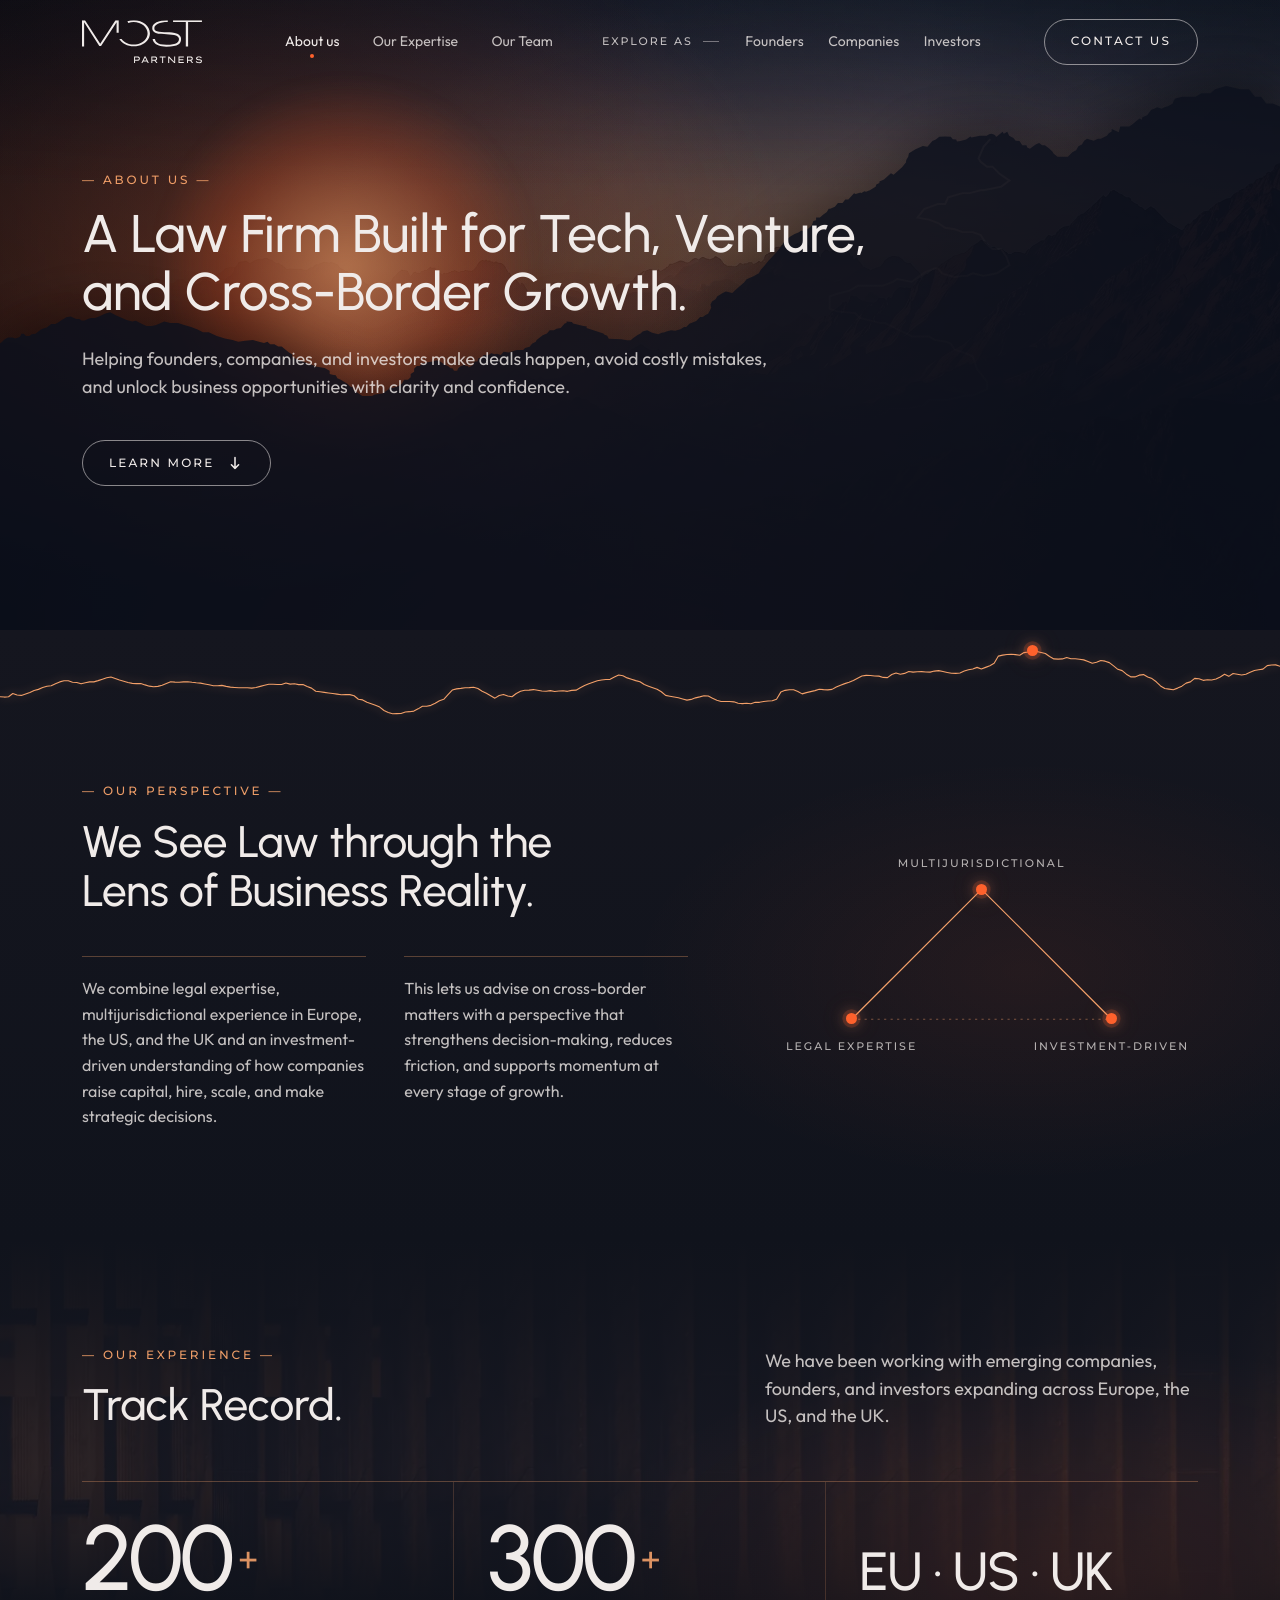
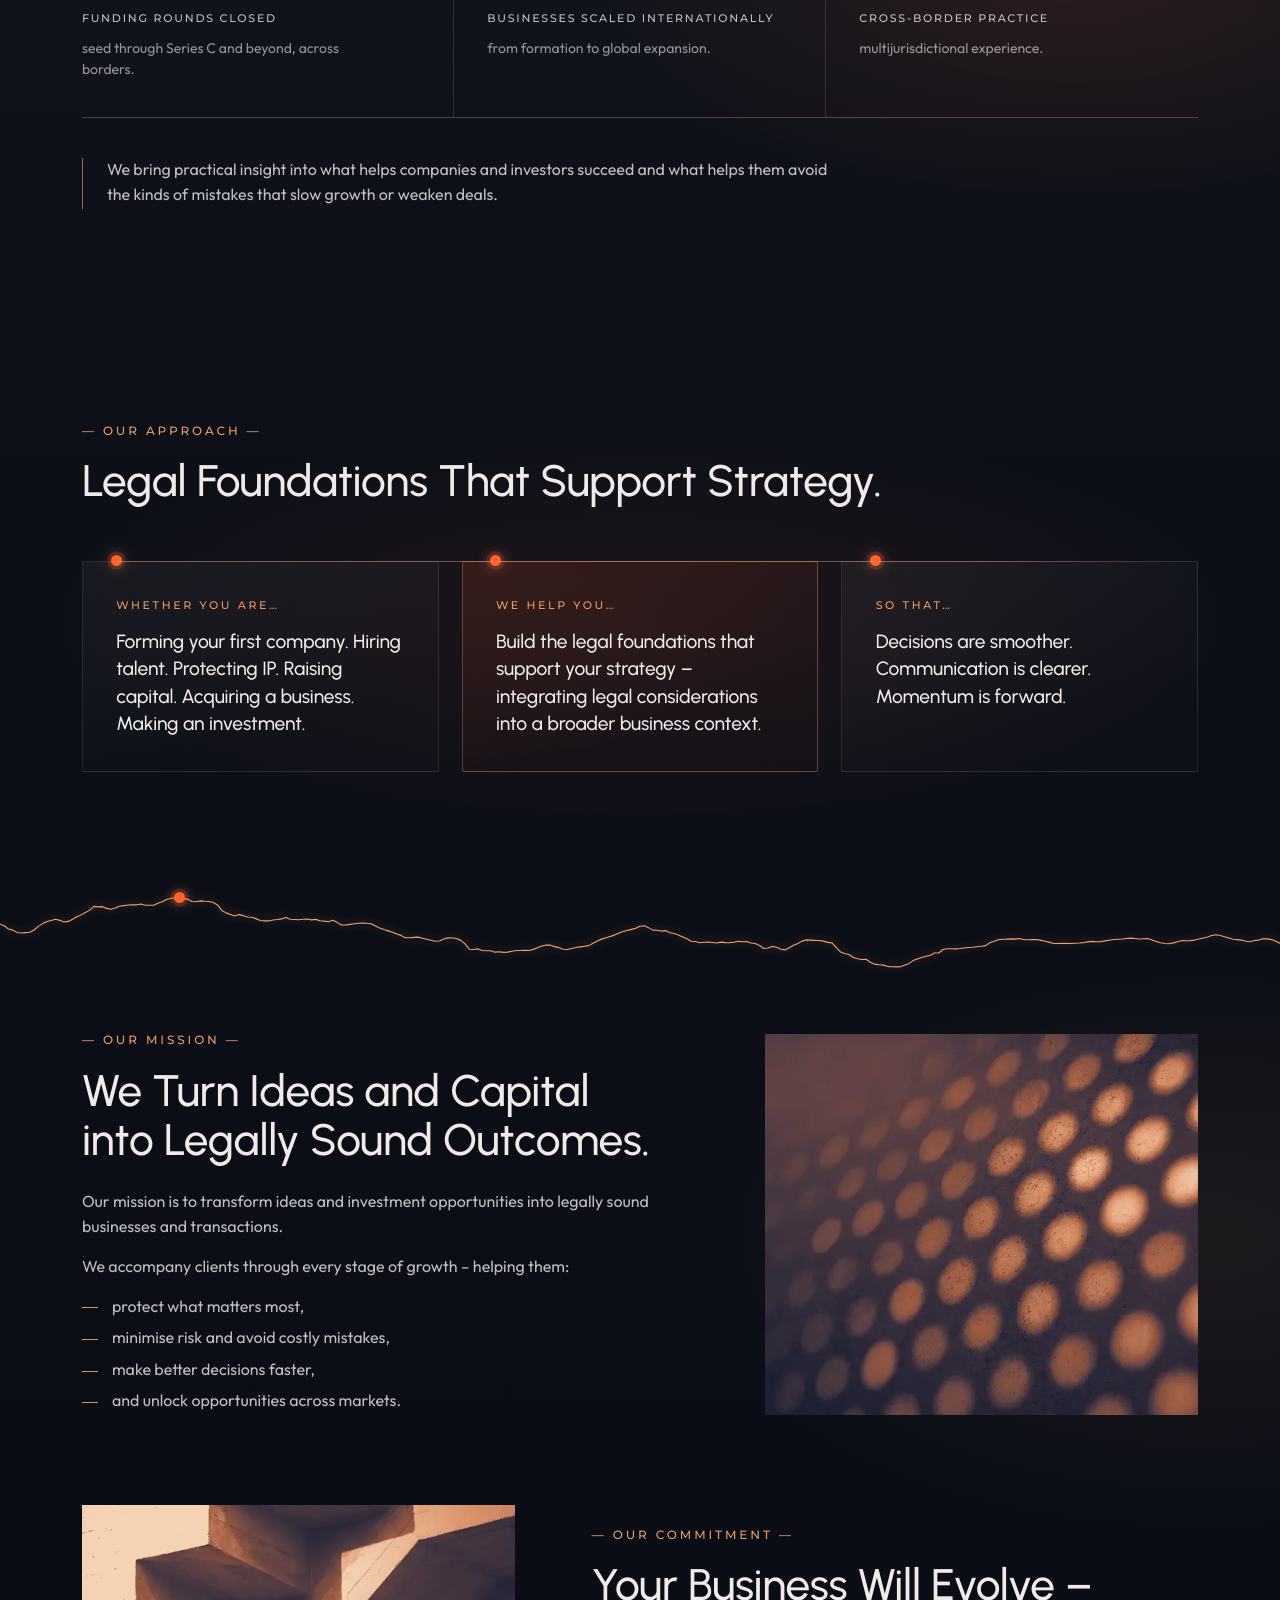
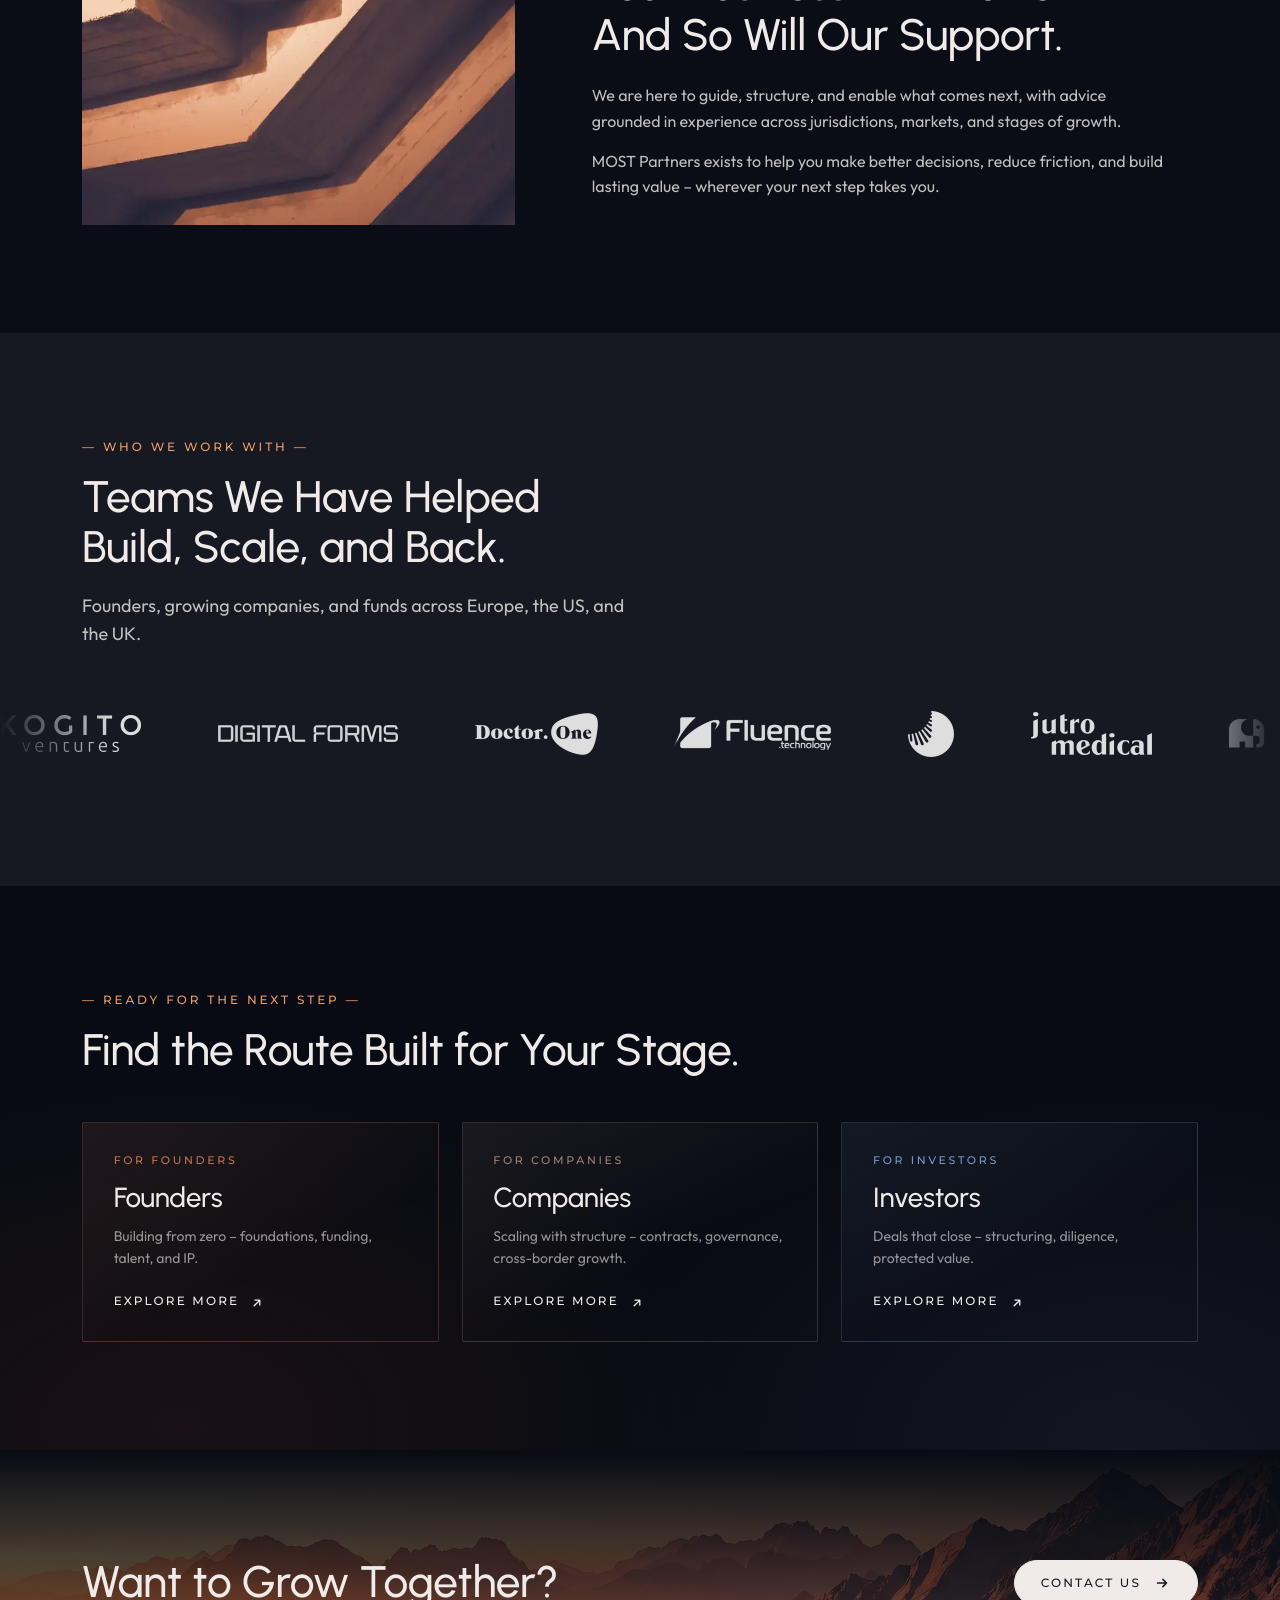
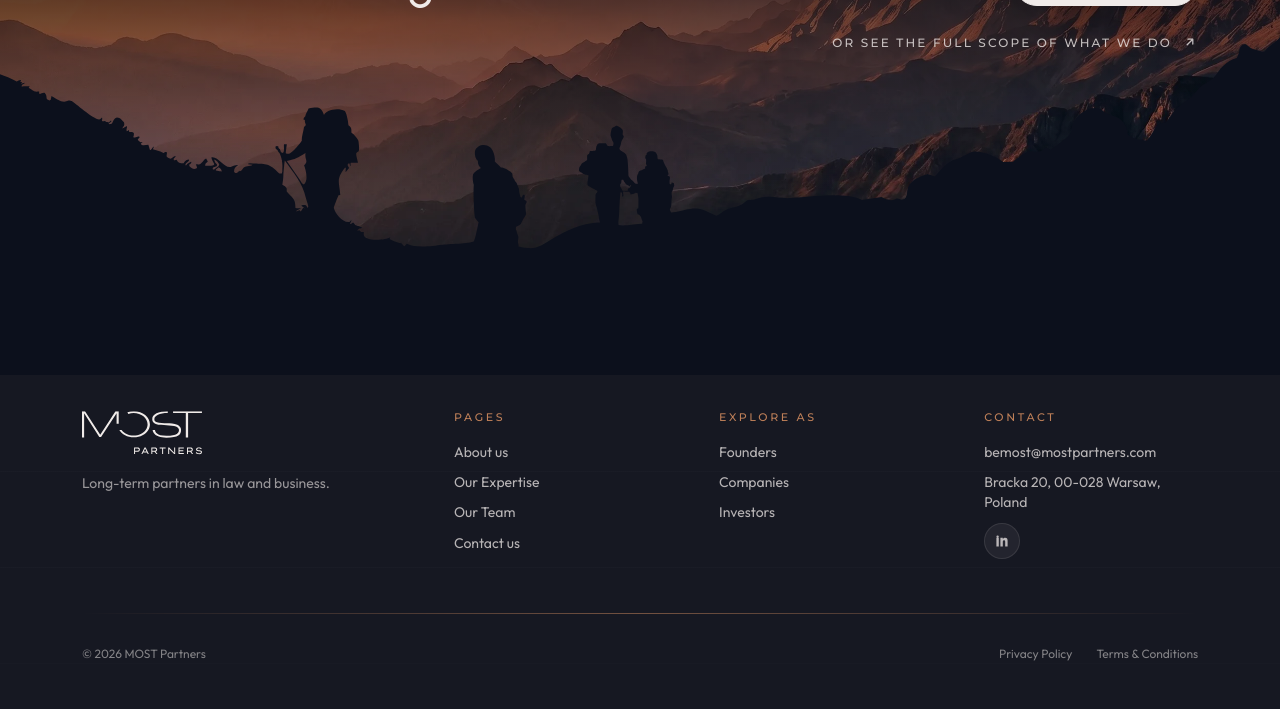
==== commit 2c8361b4: "Client marks: the carousel's Pause motion button taken out At the client's request. The row still st" ====
--- a/about-us.html
+++ b/about-us.html
@@ -326,7 +326,6 @@
             <li class="clients__mark"><img src="client-readym.webp" alt="" width="165" height="32" loading="lazy" decoding="async"></li>
           </ul>
         </div>
-        <button class="clients__pause" type="button" aria-pressed="false" data-marquee-pause>Pause motion</button>
       </section>
 
       <!-- ROUTE SHORTCUTS: the same three-card block on About Us and Our Expertise -->
--- a/styles.css
+++ b/styles.css
@@ -7199,44 +7199,16 @@
   to { transform: translateX(-100%); }
 }
 
-/* The row moves on its own for longer than five seconds, so it stops on
-   hover and focus, and a button stops it for good (WCAG 2.2.2). */
+/* The row stops under the pointer and with the system's reduced motion
+   (below); its Pause button was taken out at the client's request (16.10). */
 .clients__viewport:hover .clients__track,
-.clients__viewport:focus-within .clients__track,
-.clients__viewport.is-paused .clients__track {
+.clients__viewport:focus-within .clients__track {
   animation-play-state: paused;
-}
-
-/* the site's quiet switch (this one and the Founders map's list
-   switch): a 32px pill in small caps on desktop */
-.clients__pause {
-  display: flex;
-  align-items: center;
-  width: fit-content;
-  min-height: 32px;
-  margin: clamp(18px, 2.4vh, 28px) auto 0;
-  padding: 0 14px;
-  border: 1px solid var(--light-28);
-  border-radius: 999px;
-  background: transparent;
-  color: var(--light-80);
-  font: 500 11px / 1.2 "Montserrat", system-ui, sans-serif;
-  letter-spacing: 0.18em;
-  text-transform: uppercase;
-  cursor: pointer;
-  transition: border-color 220ms ease, color 220ms ease;
-}
-
-.clients__pause:hover,
-.clients__pause[aria-pressed="true"] {
-  border-color: rgba(255, 168, 110, 0.7);
-  color: var(--light);
 }
 
 @media (prefers-reduced-motion: reduce) {
   .clients__track { animation: none; }
   .clients__viewport { overflow-x: auto; }
-  .clients__pause { display: none; }
 }
 
 /* The team page's closing band now answers "where does this go?" by naming
@@ -8038,7 +8010,7 @@
    foot of Home (6.10). The component is About's as it is; About keeps it
    unchanged. Home gives it its ground and restates the pieces About
    scopes to its own page: the compact sizes and the still row (see
-   "Client marks (<=1023px)"), the Pause button's ring and touch area.
+   "Client marks (<=1023px)").
    The ground is navy-deep from edge to edge, where About gives the row a
    band of navy of its own: Our Expertise ends on navy-deep and the closing
    band starts on it, so the three run on as one ground, with no seam. */
@@ -8046,22 +8018,14 @@
   background: var(--navy-deep);
 }
 
-/* the marquee's Pause control takes the site's focus ring at every width */
-.page--home .clients__pause:focus-visible {
-  outline: 2px solid var(--focus-ring, var(--orange));
-  outline-offset: 3px;
-}
-
-/* a touch screen 1024px and up: the 32px switches - this one and the
-   Founders map's list switch - get an invisible hit area 44px tall or
-   more (see "touch screens 1024px and up: hit areas") */
+/* a touch screen 1024px and up: the 32px switch - the Founders map's
+   list switch - gets an invisible hit area 44px tall or more (see "touch
+   screens 1024px and up: hit areas") */
 @media (min-width: 1024px) and (any-pointer: coarse) {
-  .page--home .clients__pause,
   .path-map__view {
     position: relative;
   }
 
-  .page--home .clients__pause::after,
   .path-map__view::after {
     content: "";
     position: absolute;
@@ -10085,7 +10049,6 @@
   .aud-grow__alt,
   .page--home .whoweare__link,
   .page--about .photo-break__line,
-  .page--about .clients__pause,
   .page--team .member__readmore,
   .page--contact .contact-social,
   .page--audience .aud-expertise__more {
@@ -10102,7 +10065,6 @@
   .page--home .whoweare__link::after,
   .page--home .preview__toggle::after,
   .page--about .photo-break__line::after,
-  .page--about .clients__pause::after,
   .page--expertise .ex-areas__nav [role="tab"]::after,
   .page--team .member__readmore::after,
   .page--contact .contact-social::after,
@@ -10149,10 +10111,6 @@
   .page--home .whoweare__link::after,
   .page--about .ascent__paths a::before {
     inset: -12px -12px;
-  }
-
-  .page--about .clients__pause::after {
-    inset: -9px 0;
   }
 
   /* the area tabs are 20px rows 46px apart */
@@ -11476,8 +11434,7 @@
 /* ---------- Client marks (<=1023px) ----------
    As About Us sets them: the row keeps moving at a phone's scale, the
    title and lede take the H2 and lead of the other heads here, the
-   logos are drawn at 0.8 of their size, and Pause is a real 44px
-   control. */
+   logos are drawn at 0.8 of their size. */
 @media (max-width: 1023px) {
   .page--home .clients {
     padding: var(--m-section) 0;
@@ -11517,13 +11474,6 @@
 
   .page--home .clients__mark img {
     zoom: 0.8;
-  }
-
-  .page--home .clients__pause {
-    min-height: 44px;
-    margin-top: 24px;
-    padding: 0 22px;
-    font-size: var(--m-label);
   }
 }
 
@@ -12012,8 +11962,7 @@
 }
 
 /* ---------- client marks ----------
-   The row keeps moving (the review liked it) at a phone's scale, and its
-   Pause button is a real 44px control. */
+   The row keeps moving (the review liked it) at a phone's scale. */
 @media (max-width: 1023px) {
   .page--about .clients {
     padding: var(--m-section) 0;
@@ -12055,13 +12004,6 @@
 
   .page--about .clients__mark img {
     zoom: 0.8;
-  }
-
-  .page--about .clients__pause {
-    min-height: 44px;
-    margin-top: 24px;
-    padding: 0 22px;
-    font-size: var(--m-label);
   }
 }
 
@@ -12208,8 +12150,7 @@
 /* ---------- focus: the site's orange ring on this page's own controls ---------- */
 @media (max-width: 1023px) {
   .page--about .page-hero .primary-cta:focus-visible,
-  .page--expertise .page-hero .primary-cta:focus-visible,
-  .page--about .clients__pause:focus-visible {
+  .page--expertise .page-hero .primary-cta:focus-visible {
     outline: 2px solid var(--orange);
     outline-offset: 3px;
   }
@@ -12711,12 +12652,6 @@
   width: 100%;
   height: 100%;
   object-fit: cover;
-}
-
-/* the marquee's Pause control takes the site's focus ring at every width */
-.page--about .clients__pause:focus-visible {
-  outline: 2px solid var(--focus-ring, var(--orange));
-  outline-offset: 3px;
 }
 
 /* a small desktop: the left column is too narrow for the two paragraphs
@@ -16113,9 +16048,9 @@
   font: 400 var(--fs-lead) / var(--lh-lead) "Outfit", system-ui, sans-serif;
 }
 
-/* the site's quiet switch, as the marquee's and the heroes' Pause: a
-   32px pill, a control rather than a call to action (it was 44px, a size
-   of its own); pressed, its line takes the trail's orange */
+/* the site's quiet switch: a 32px pill, a control rather than a call to
+   action (it was 44px, a size of its own); pressed, its line takes the
+   trail's orange */
 .path-map__view {
   justify-self: end;
   min-height: 32px;
